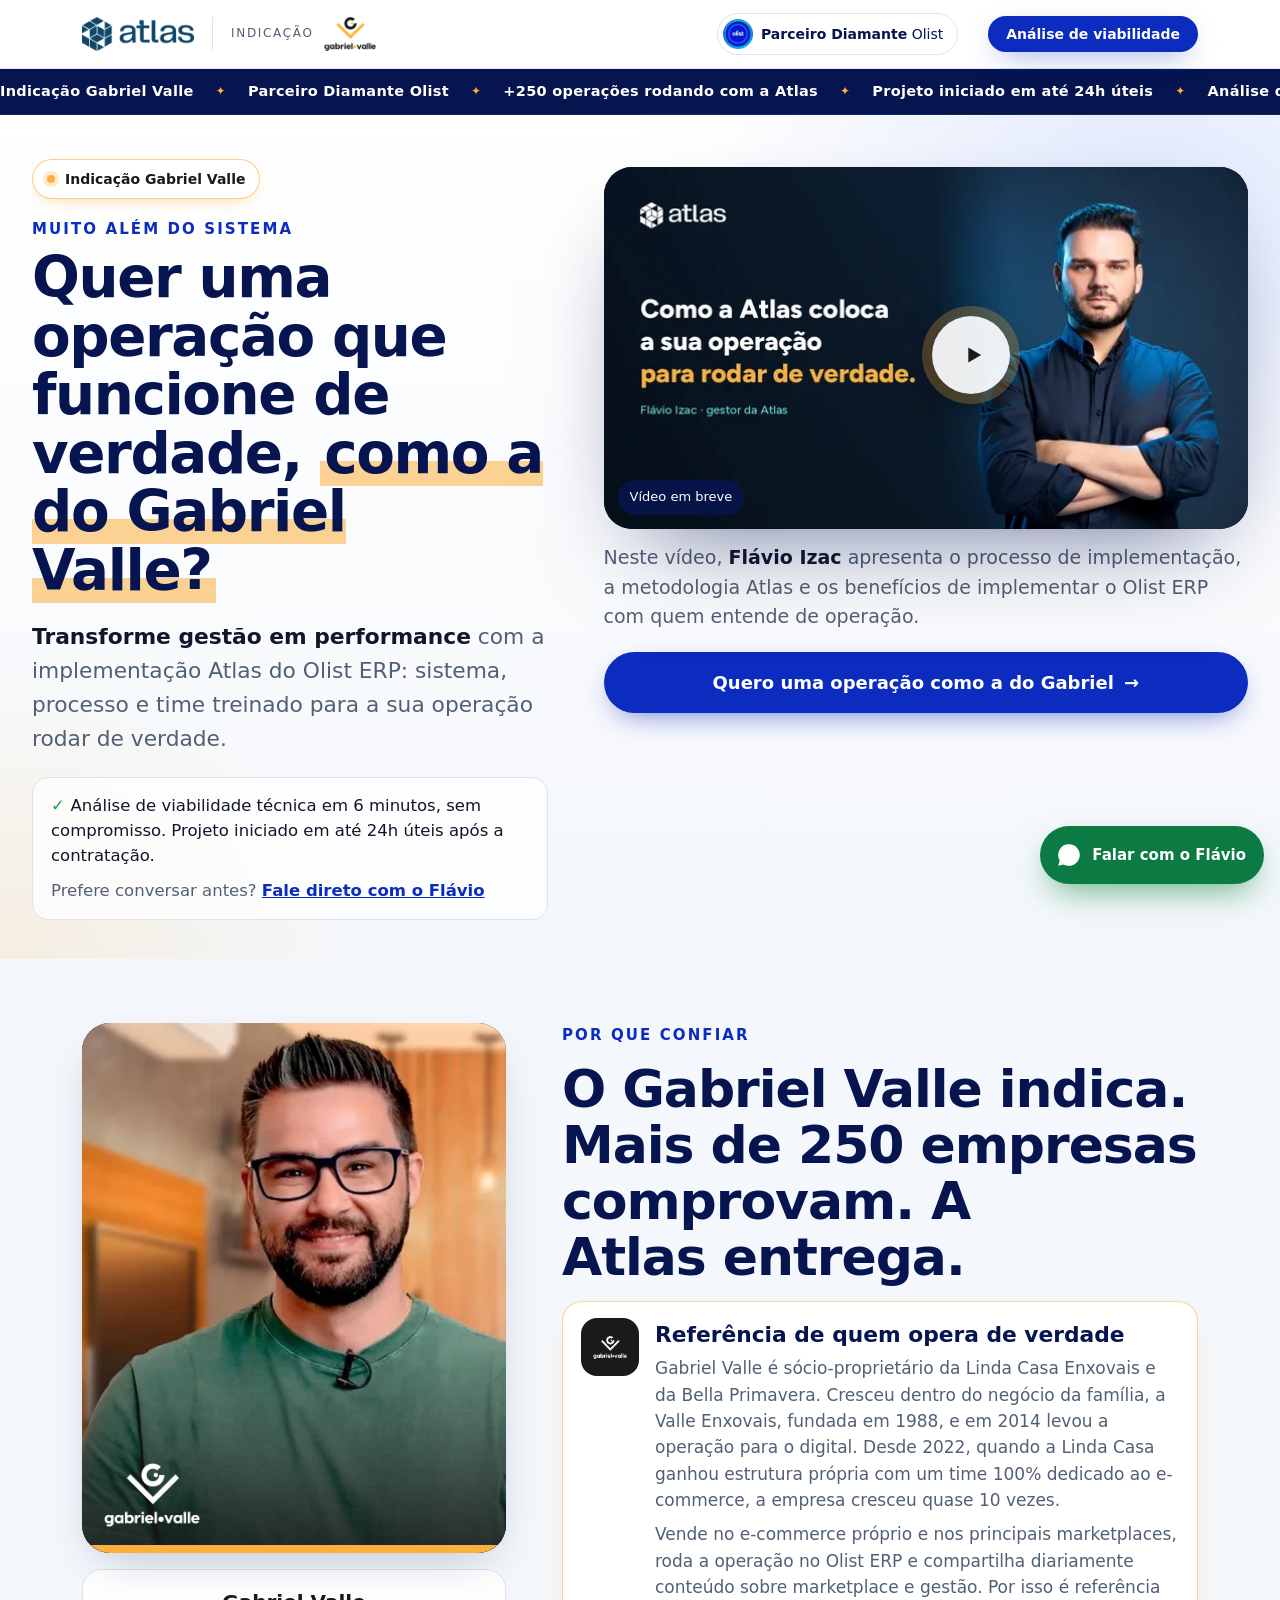
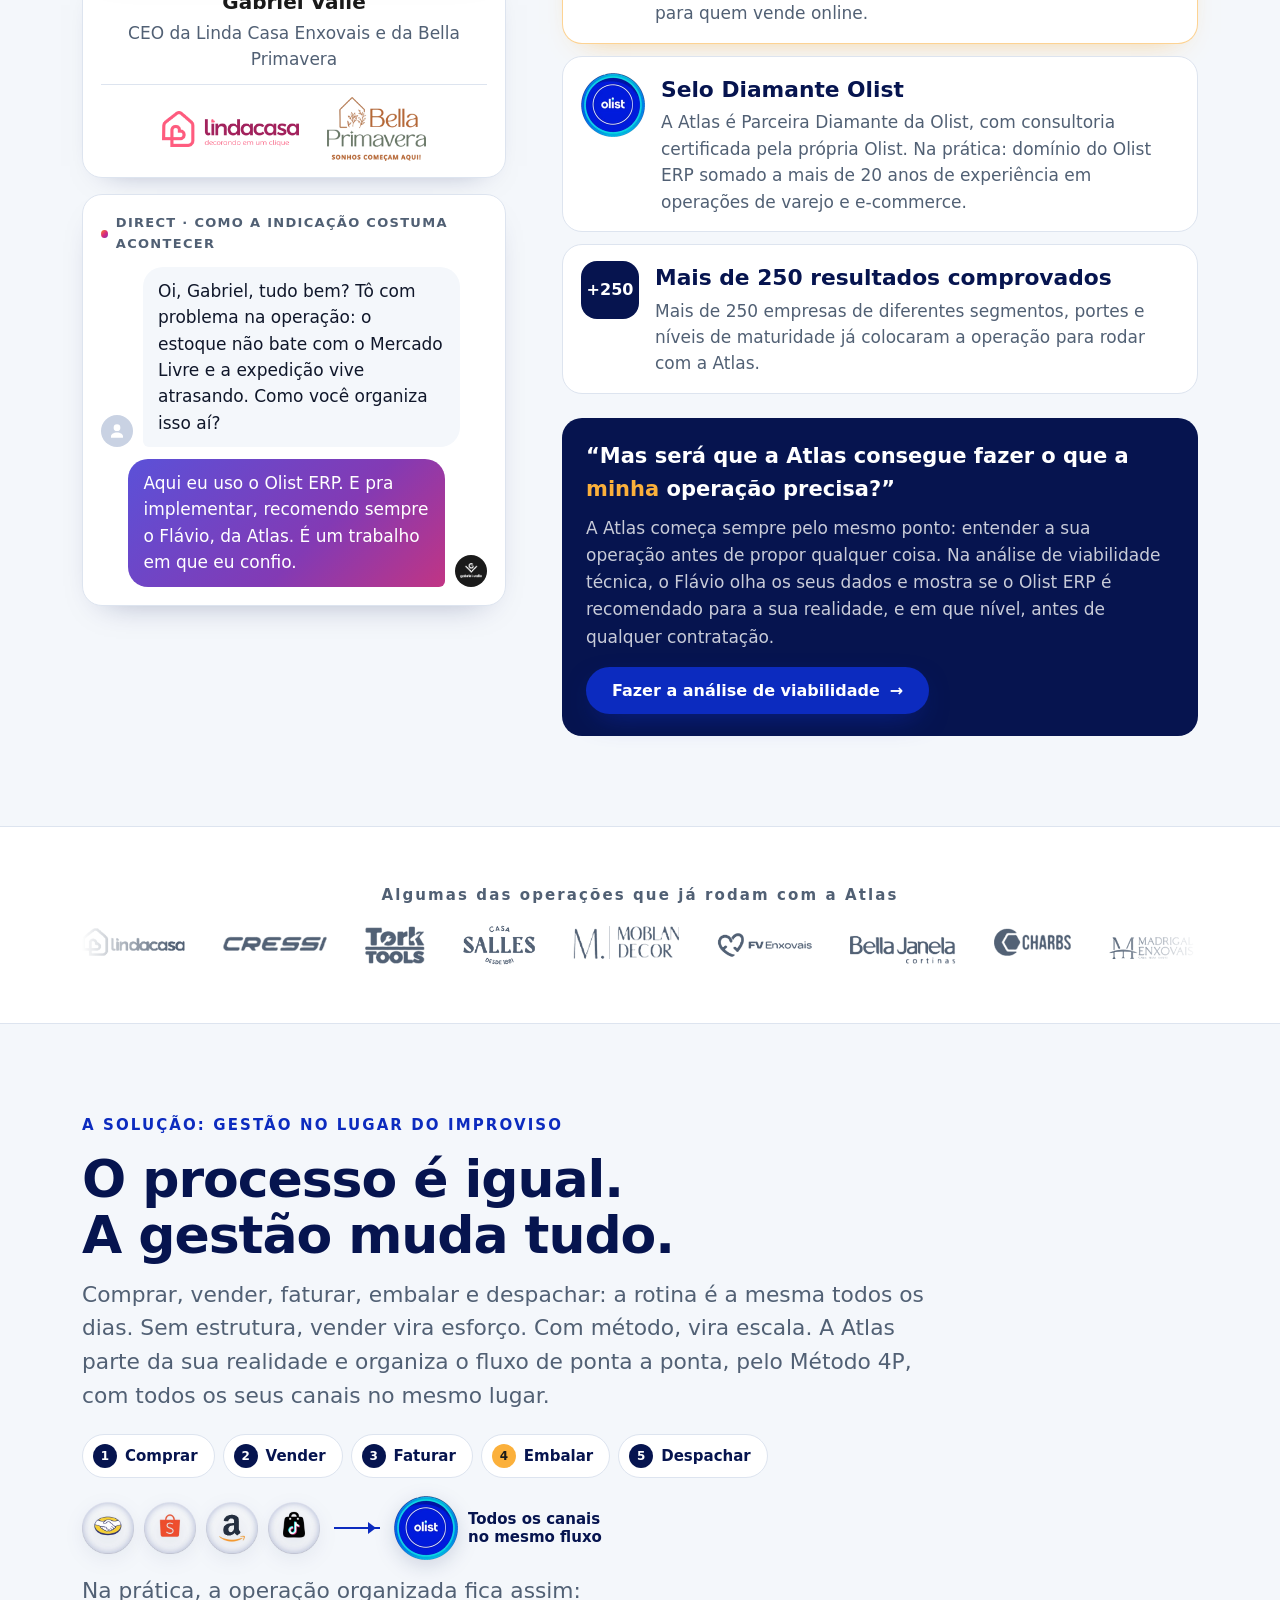
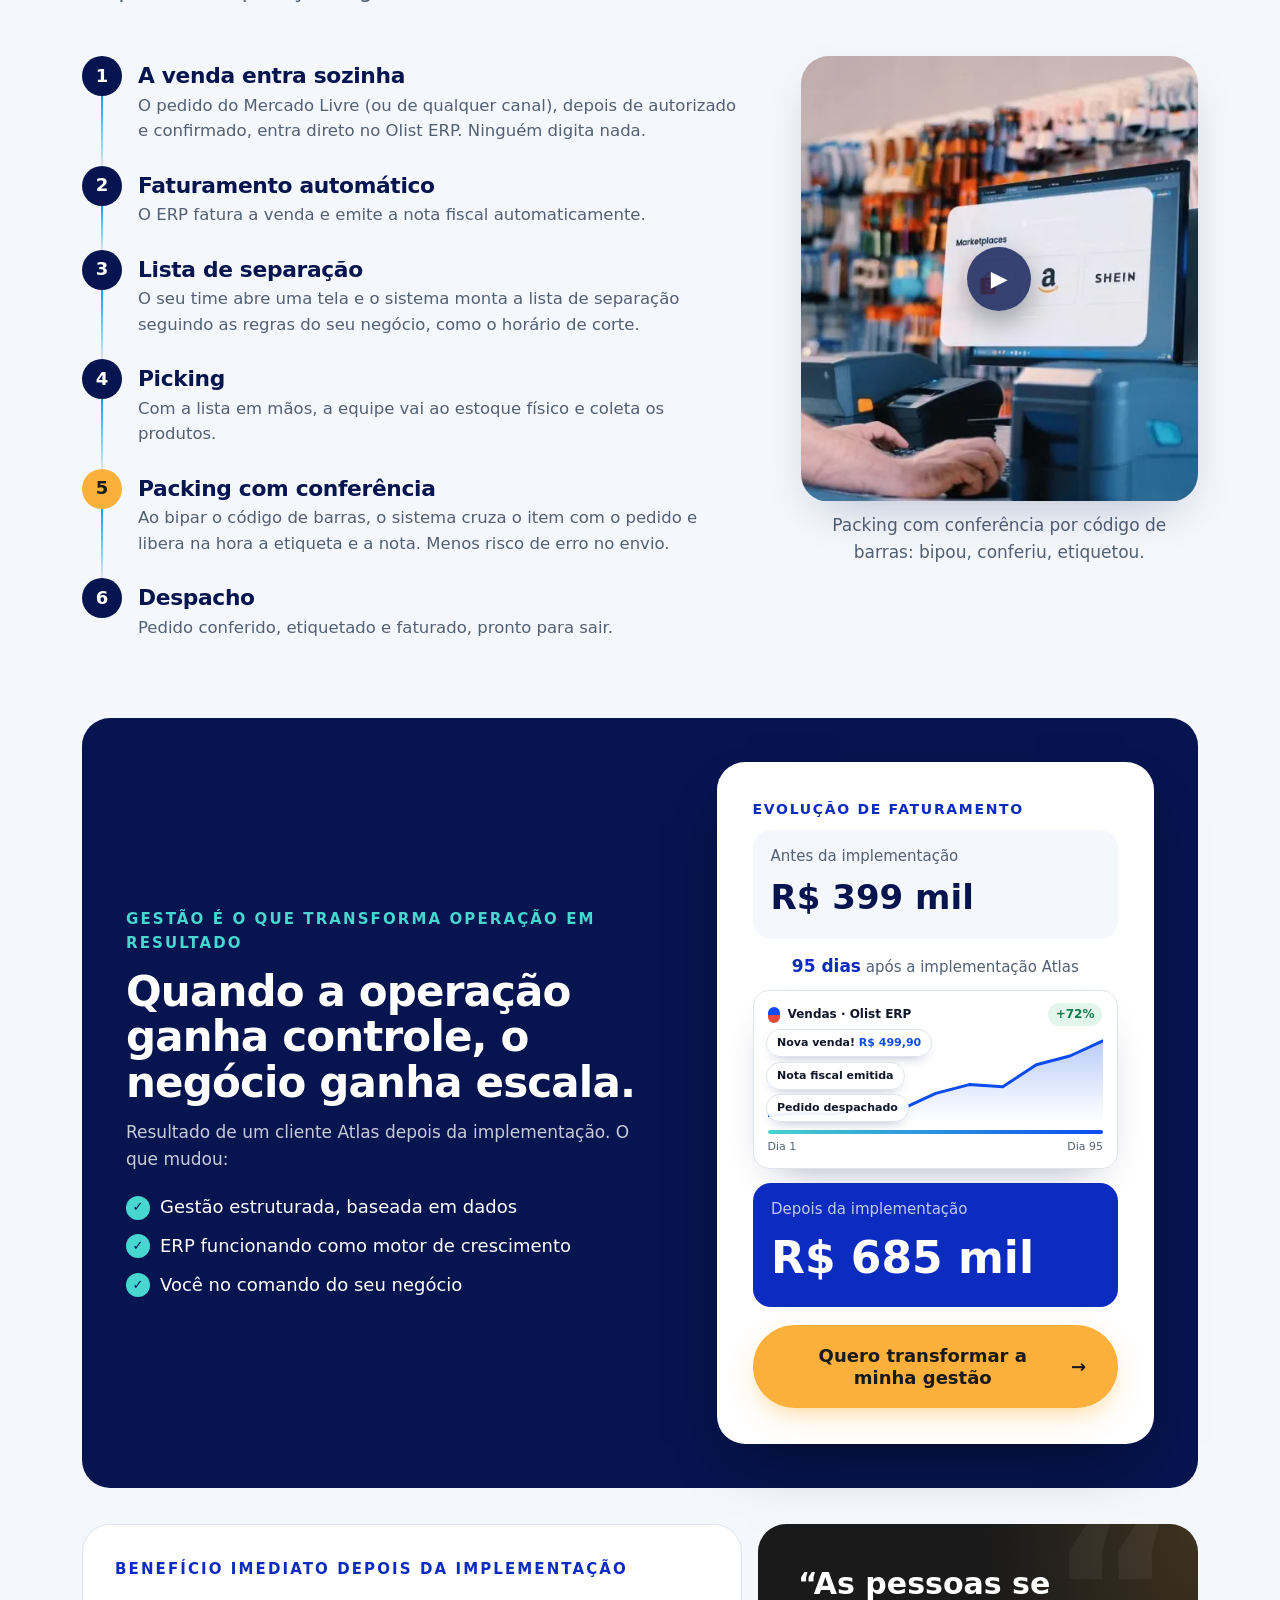
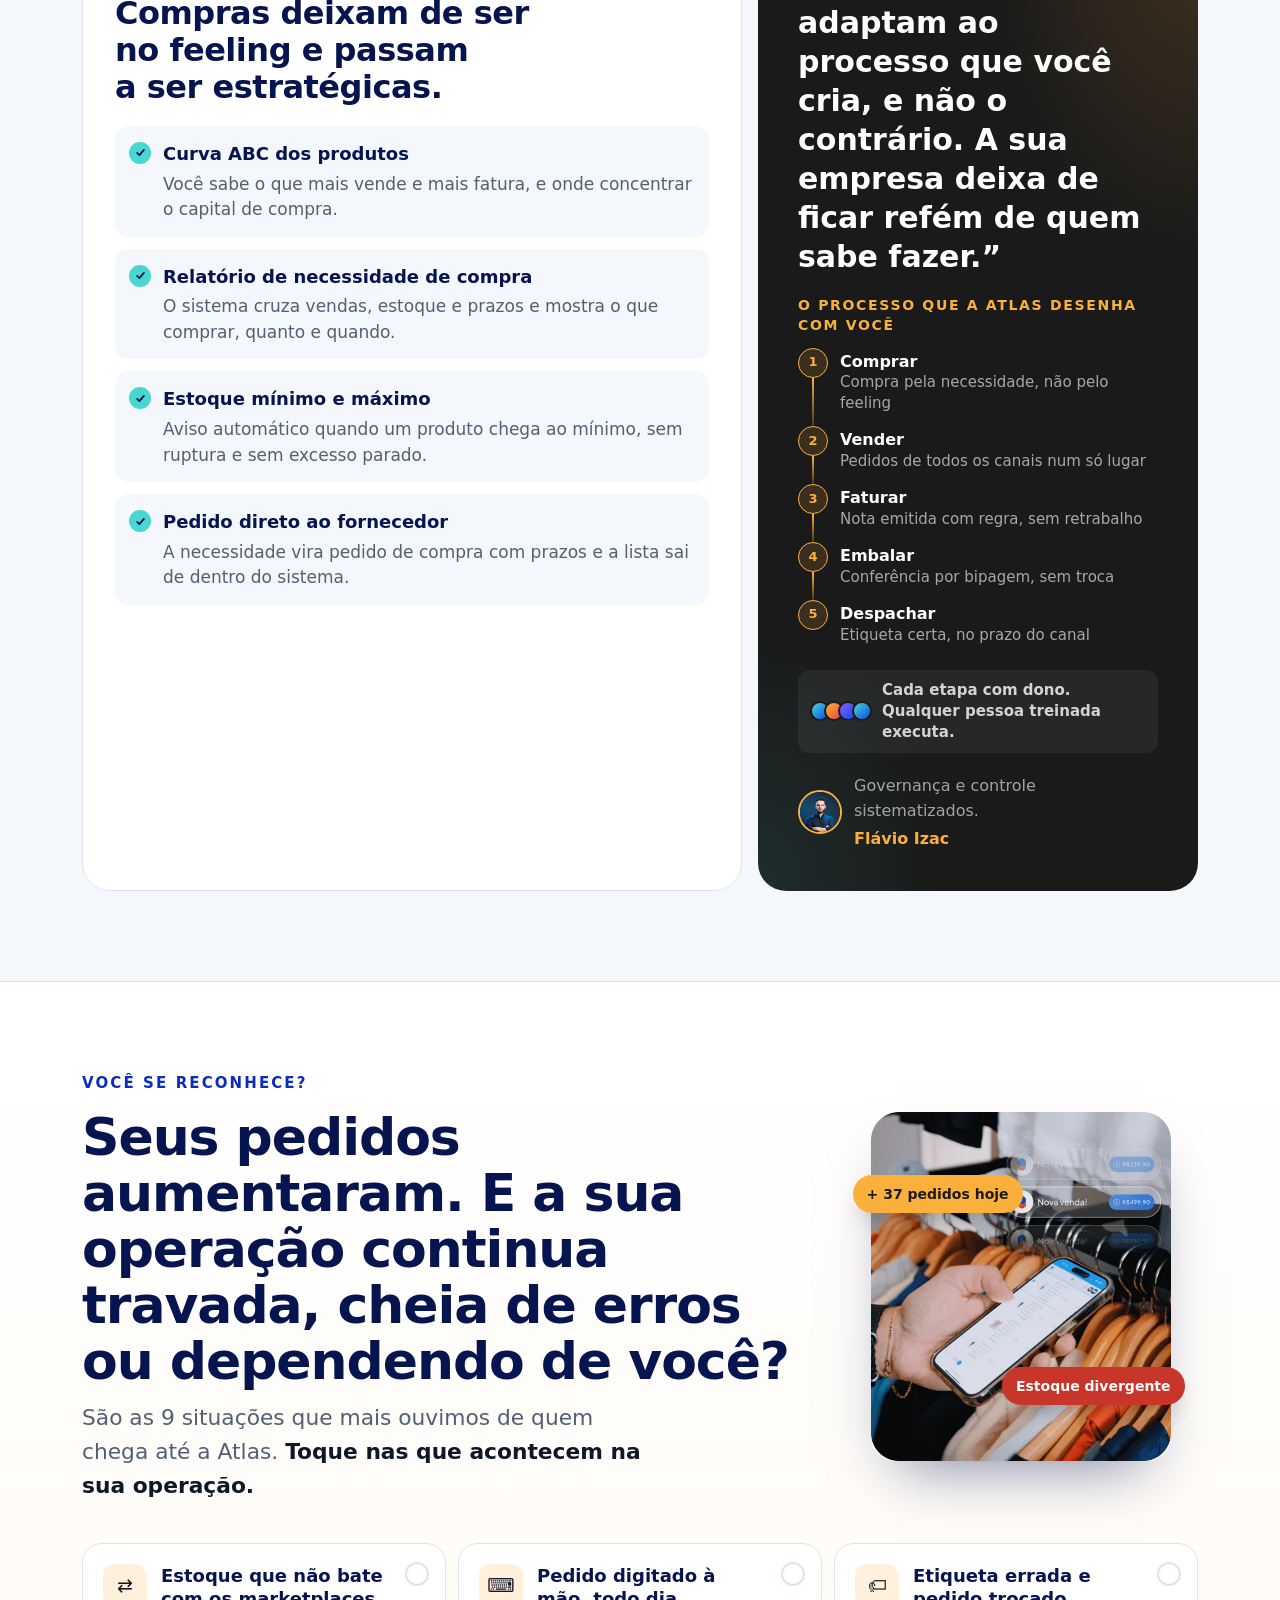
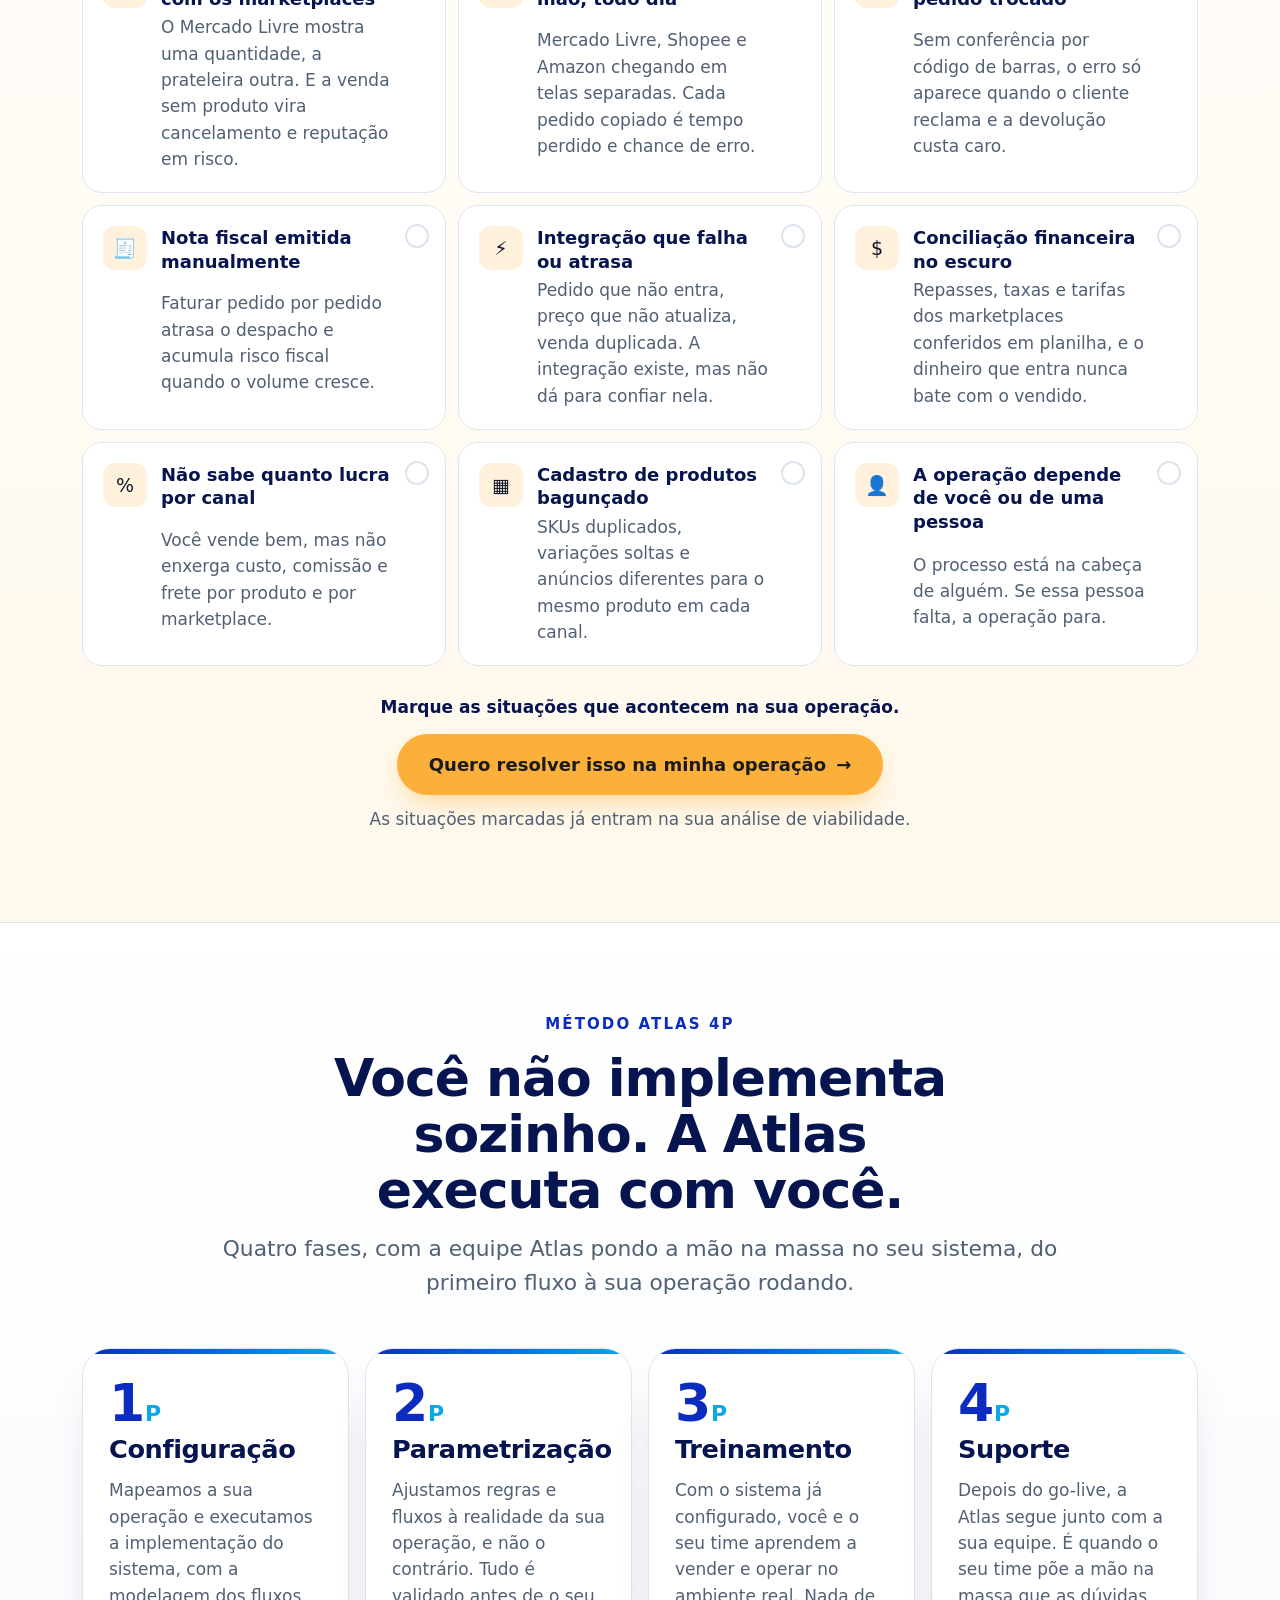
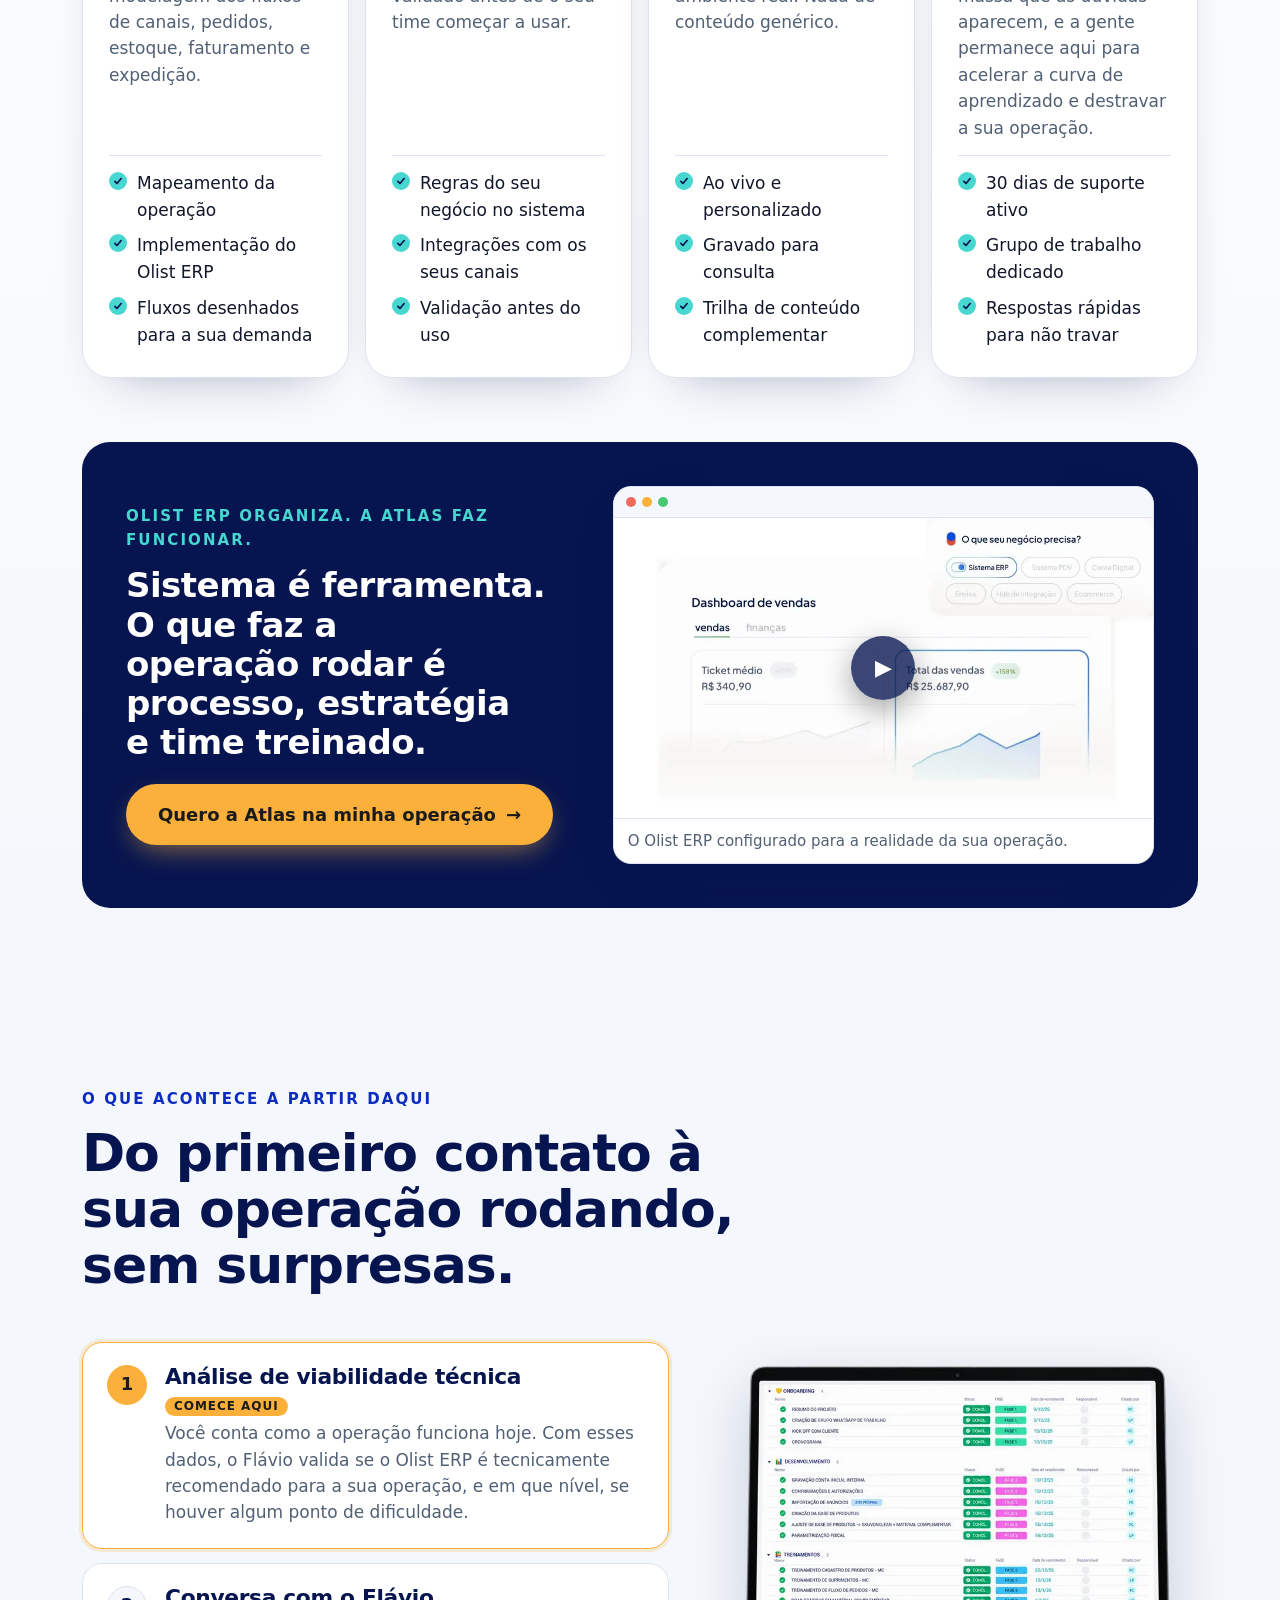
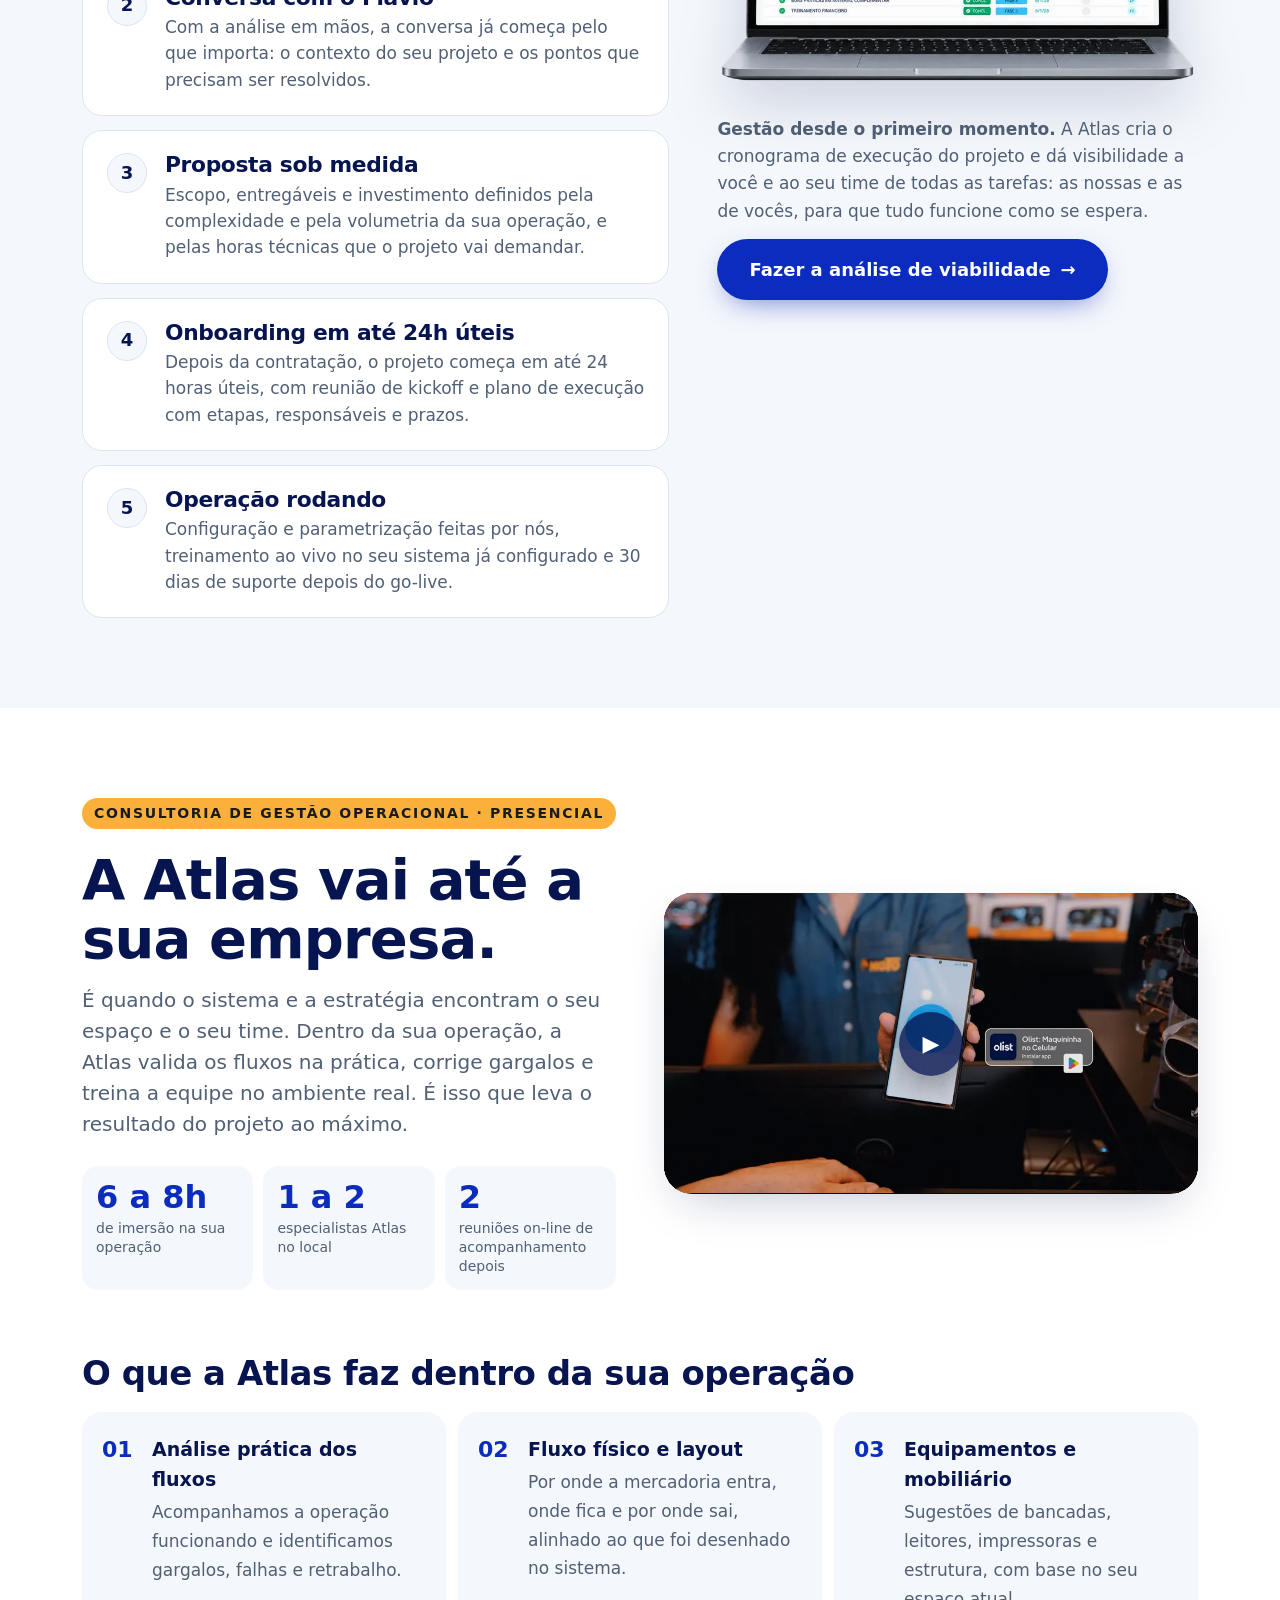
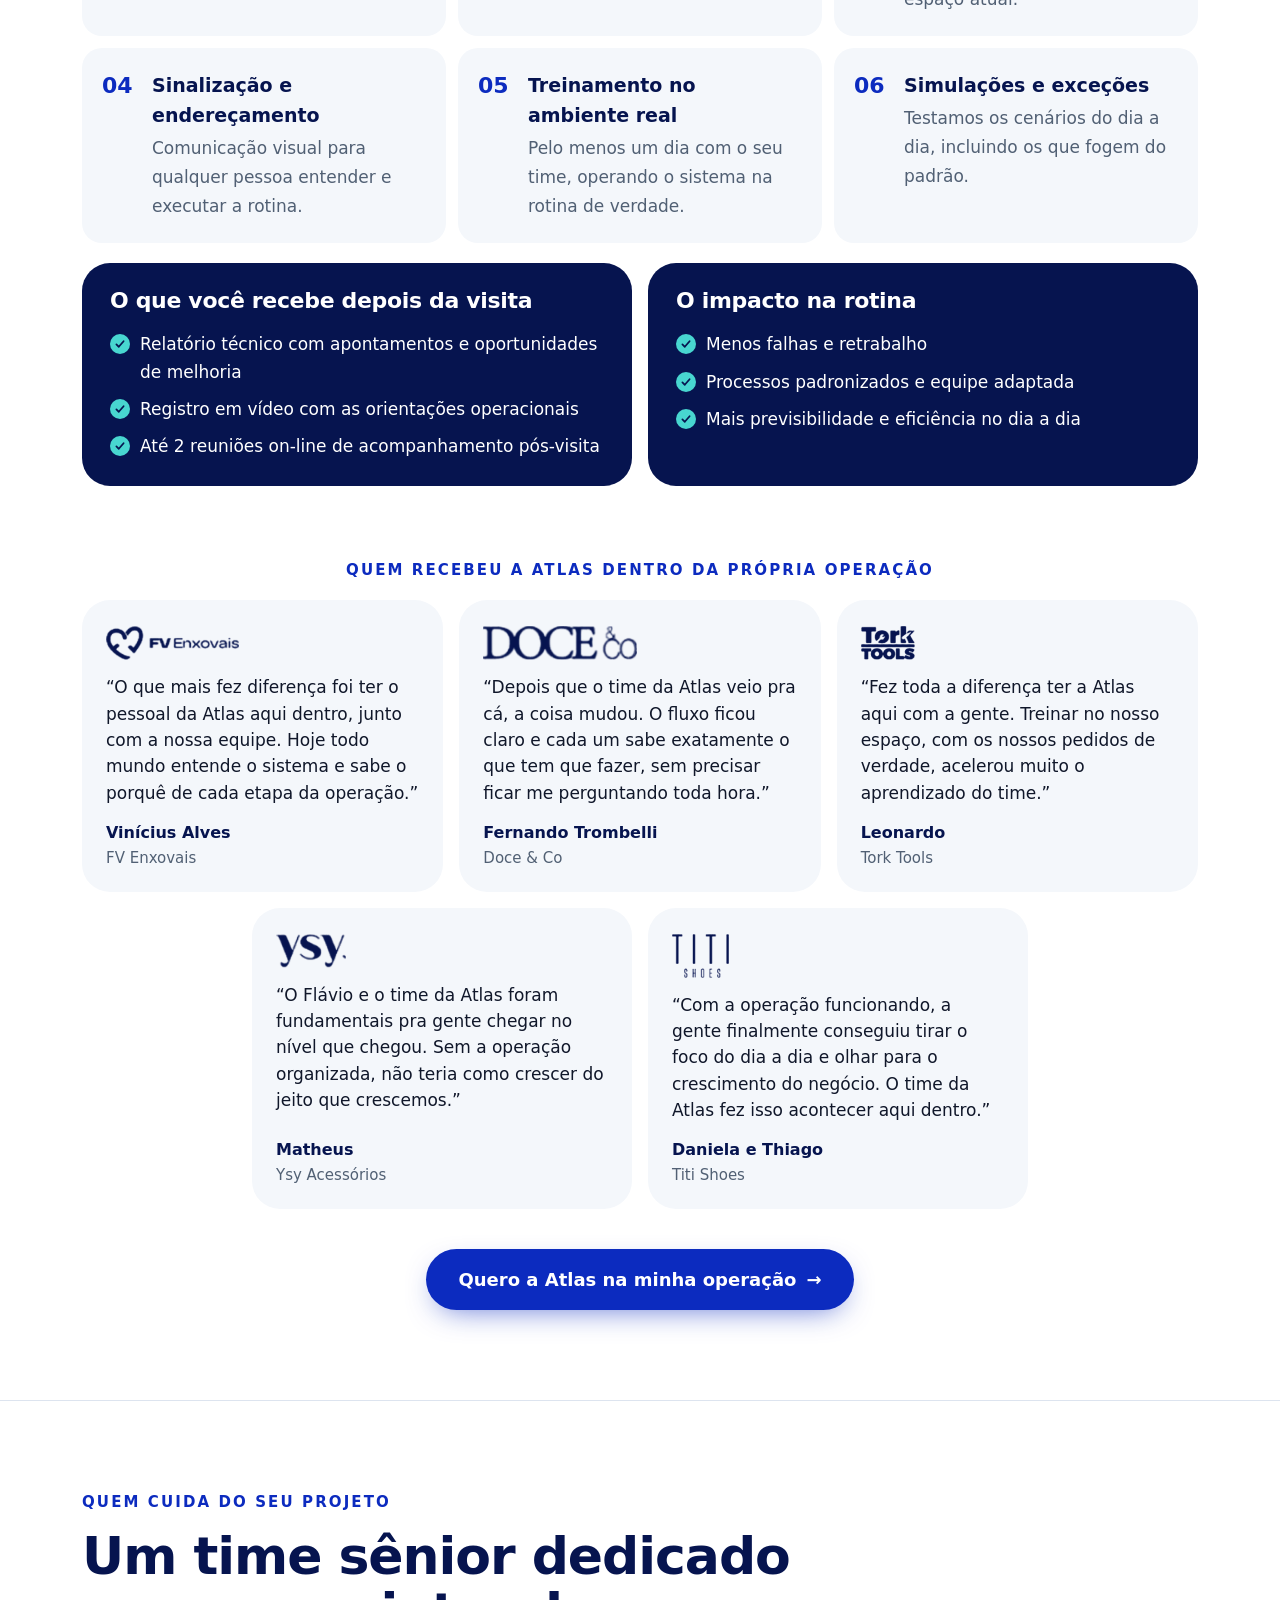
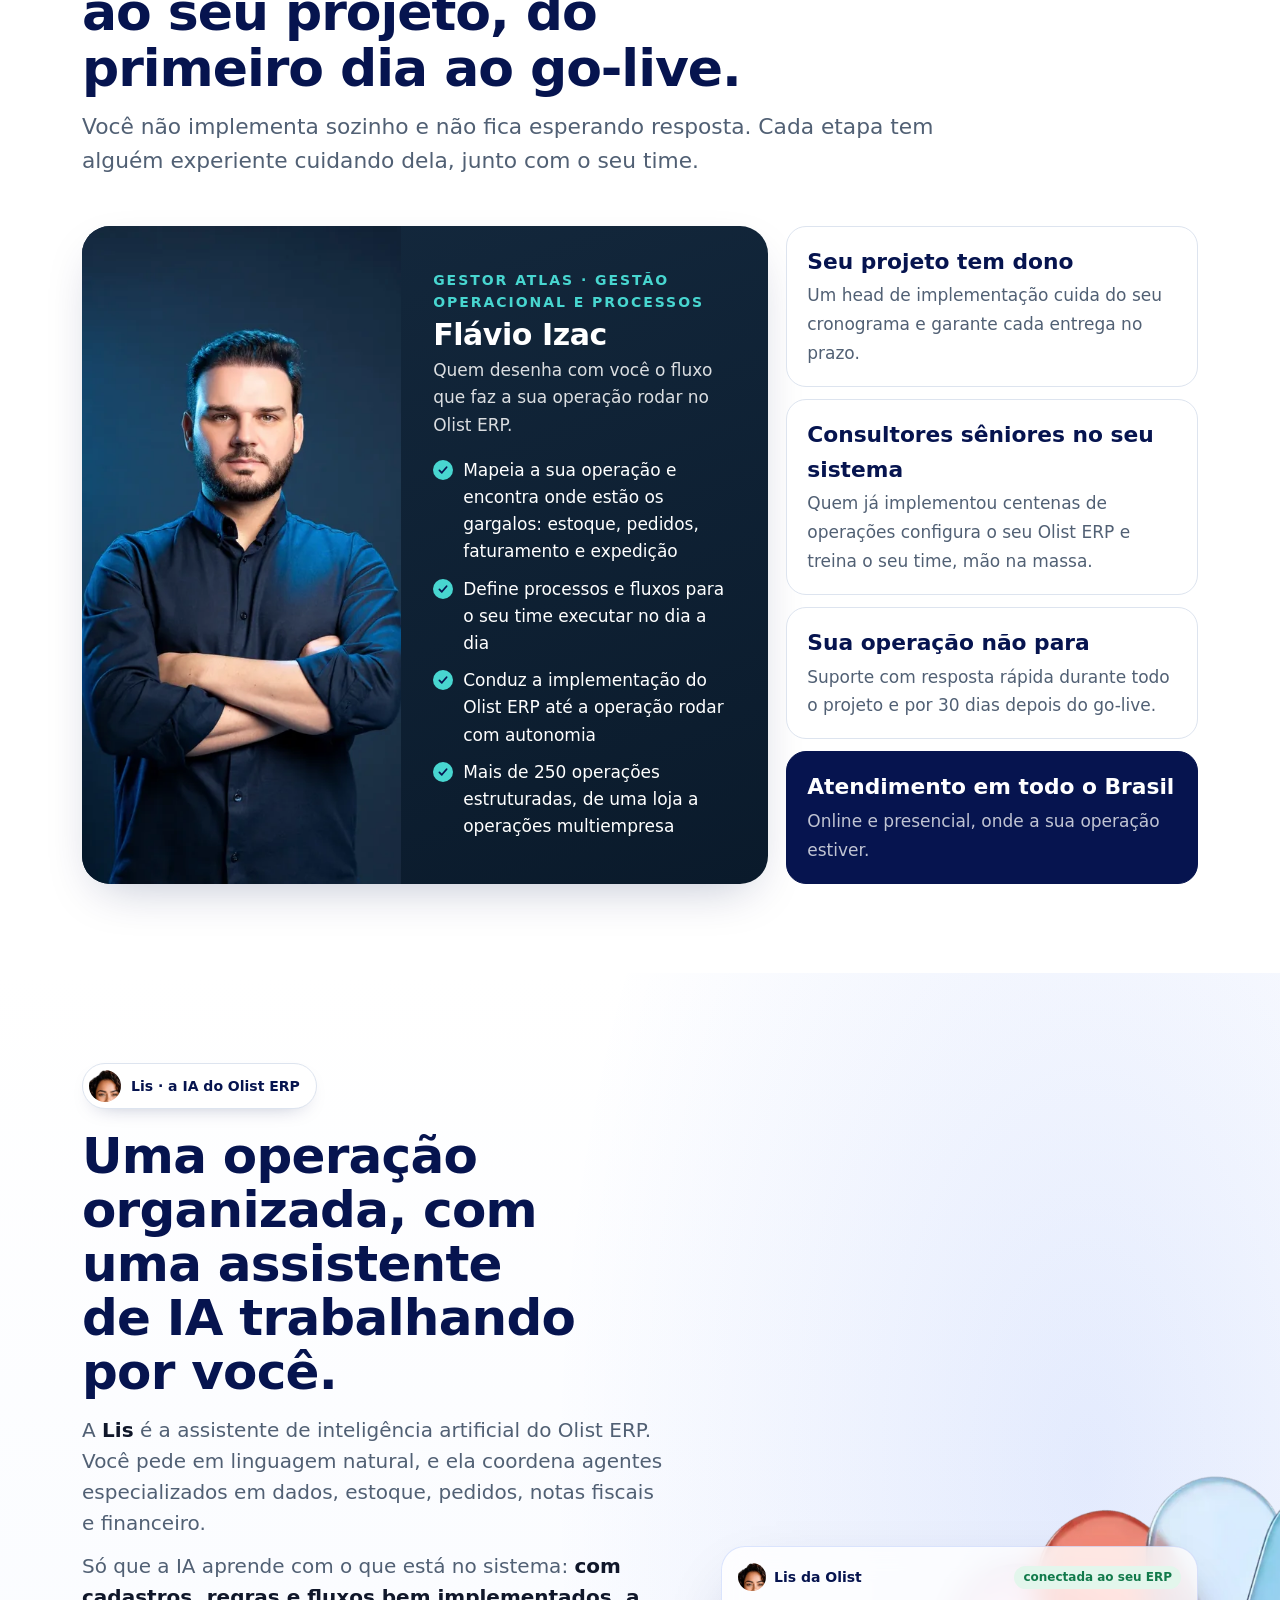
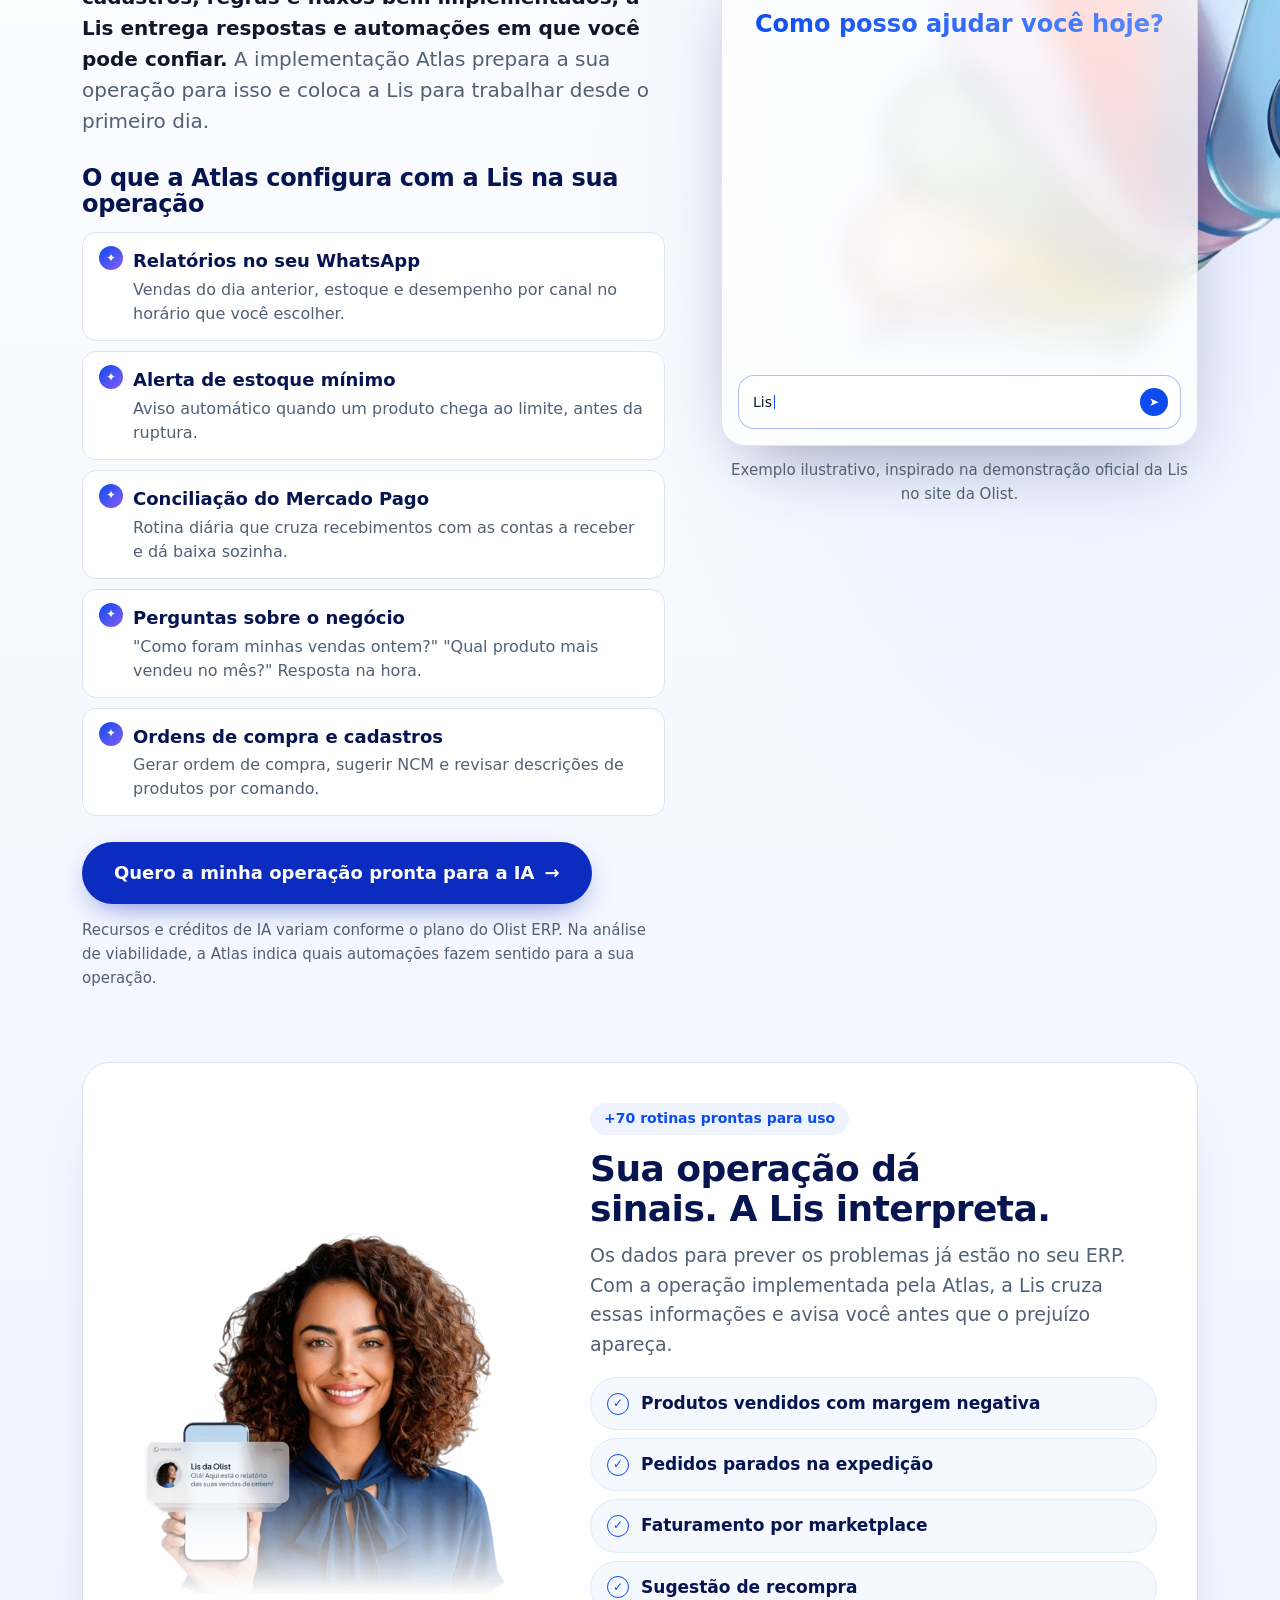
==== gabrielvalle/index.html @ 0fa7c90e "Acessibilidade: faixa do topo Co-Authored-By: Claude Opus 5.5 <noreply@anthropic.com> Claude-Session" ====
<!DOCTYPE html>
<html lang="pt-BR">
<head>
<meta charset="UTF-8" />
<meta name="viewport" content="width=device-width, initial-scale=1.0, viewport-fit=cover" />
<meta name="theme-color" content="#FFFFFF" />
<title>Uma operação como a do Gabriel Valle — Atlas</title>
<meta name="description" content="Quer uma operação que funcione de verdade, como a do Gabriel Valle? Faça como mais de 250 empresas e coloque a sua operação para rodar com a Atlas e o Flávio Izac." />
<link rel="canonical" href="https://parceiros.atlasconsultoriadigital.com.br/gabrielvalle/" />

<!-- Open Graph (prévia no WhatsApp, Instagram DM, LinkedIn) -->
<meta property="og:type" content="website" />
<meta property="og:locale" content="pt_BR" />
<meta property="og:site_name" content="Atlas Consultoria Digital" />
<meta property="og:title" content="Quer uma operação que funcione de verdade, como a do Gabriel Valle?" />
<meta property="og:description" content="Indicação Gabriel Valle: sistema, processo e time treinado para a sua operação rodar de verdade. Atlas · Parceiro Diamante Olist." />
<meta property="og:url" content="https://parceiros.atlasconsultoriadigital.com.br/gabrielvalle/" />
<meta property="og:image" content="https://parceiros.atlasconsultoriadigital.com.br/gabrielvalle/assets/img/og-gabrielvalle.jpg" />
<meta property="og:image:width" content="1200" />
<meta property="og:image:height" content="630" />
<meta name="twitter:card" content="summary_large_image" />

<link rel="icon" type="image/png" href="assets/img/favicon.png" />
<link rel="apple-touch-icon" href="assets/img/favicon.png" />
<link rel="preload" as="font" href="assets/fonts/Urania-ExtraBold.woff2" type="font/woff2" crossorigin />
<link rel="preload" as="font" href="assets/fonts/Urania-Regular.woff2" type="font/woff2" crossorigin />
<link rel="preload" as="image" href="assets/img/vsl-poster-640.webp" imagesrcset="assets/img/vsl-poster-640.webp 640w, assets/img/vsl-poster-960.webp 960w, assets/img/vsl-poster.webp 1280w" imagesizes="(min-width:900px) 560px, 100vw" />
<link rel="stylesheet" href="assets/css/style.min.css?v=20261101f" />

<script>
  /*
   * CONFIGURAÇÃO DA PÁGINA DE PARCEIRO
   * ---------------------------------------------------------------
   * Este mesmo template serve para qualquer parceiro indicador:
   * duplique a pasta, troque o bloco "partner" e as imagens.
   *
   * endpoint  → URL do Web App do Google Apps Script (ver /integracao).
   *             Vazio = modo demonstração (nada é enviado).
   * video     → { provider: 'youtube' | 'vimeo' | 'panda' | 'mp4', id: '...' }
   *             id vazio = mostra o pôster com o selo "vídeo em breve".
   */
  window.ATLAS_LP = {
    endpoint: 'https://script.google.com/macros/s/AKfycbwAPuAbZNx573w9dyLhdtb0PJHZnrUIk6DZuzAivJ6cI6Xt77uBxtyGfxWqimefwGw3tw/exec',
    whatsapp: '5531995355247',
    partner: {
      slug: 'gabriel-valle',
      name: 'Gabriel Valle',
      firstName: 'Gabriel',
      origemFormulario: 'Gabriel Valle - LINDA CASA ENXOVAIS',
      olistLink: 'https://olist.com/lp/sistema-de-gestao/?parceiro=GABRIELVALLE'   /* link de parceiro do Gabriel na Olist */
    },
    video: { provider: 'youtube', id: '' }
  };
</script>
</head>
<body>
<a class="skip" href="#conteudo">Pular para o conteúdo</a>

<!-- ============================== TOPO (fundo claro: logos nas cores originais) ============================== -->
<header class="topbar" id="topo">
  <div class="wrap topbar__in">
    <a class="topbar__brand" href="https://www.atlasconsultoriadigital.com.br/" aria-label="Atlas — site principal">
      <img src="assets/img/atlas-blue.webp" alt="Atlas" width="260" height="80" />
    </a>
    <div class="cobrand" aria-label="Página de indicação Gabriel Valle">
      <span class="cobrand__label">indicação</span>
      <img src="assets/img/gv-color.webp" alt="Gabriel Valle" width="54" height="36" />
    </div>
    <span class="topbar__seal"><img src="assets/img/selo-olist-diamante.webp" alt="" width="128" height="128" /><span><b>Parceiro Diamante</b> Olist</span></span>
    <button class="btn btn--sm btn--blue topbar__cta" data-open-diagnostico>Análise de viabilidade</button>
  </div>
</header>

<main id="conteudo">

<!-- ============================== HERO + VSL ============================== -->
<div class="ticker" role="marquee" aria-label="Indicação Gabriel Valle · Parceiro Diamante Olist · +250 operações rodando com a Atlas · Projeto iniciado em até 24h úteis · Análise de viabilidade em 6 minutos · Implementação mão na massa: Método Atlas 4P"><div class="ticker__move" aria-hidden="true"><div class="ticker__row"><span>Indicação Gabriel Valle</span><i aria-hidden="true">✦</i><span>Parceiro Diamante Olist</span><i aria-hidden="true">✦</i><span>+250 operações rodando com a Atlas</span><i aria-hidden="true">✦</i><span>Projeto iniciado em até 24h úteis</span><i aria-hidden="true">✦</i><span>Análise de viabilidade em 6 minutos</span><i aria-hidden="true">✦</i><span>Implementação mão na massa: Método Atlas 4P</span><i aria-hidden="true">✦</i><span>Lis, a IA do Olist ERP, trabalhando por você</span><i aria-hidden="true">✦</i></div><div class="ticker__row"><span>Indicação Gabriel Valle</span><i aria-hidden="true">✦</i><span>Parceiro Diamante Olist</span><i aria-hidden="true">✦</i><span>+250 operações rodando com a Atlas</span><i aria-hidden="true">✦</i><span>Projeto iniciado em até 24h úteis</span><i aria-hidden="true">✦</i><span>Análise de viabilidade em 6 minutos</span><i aria-hidden="true">✦</i><span>Implementação mão na massa: Método Atlas 4P</span><i aria-hidden="true">✦</i><span>Lis, a IA do Olist ERP, trabalhando por você</span><i aria-hidden="true">✦</i></div></div></div>
<section class="hero">
  <div class="hero__bg" aria-hidden="true"></div>
  <div class="wrap hero__grid">
    <div class="hero__copy">
      <p class="pill"><span class="dot"></span> Indicação Gabriel Valle</p>
      <p class="hook">Muito além do sistema</p>
      <h1>Quer uma operação que funcione de verdade, <span class="mark">como a do Gabriel Valle?</span></h1>
      <p class="lead"><strong>Transforme gestão em performance</strong> com a implementação Atlas do Olist ERP: sistema, processo e time treinado para a sua operação rodar de verdade.</p>
      <div class="hero__cta">
        <button class="btn btn--lg btn--blue" data-open-diagnostico>Quero uma operação como a do Gabriel <span aria-hidden="true">→</span></button>
        <p class="micro">Análise de viabilidade técnica em 6 minutos, sem compromisso. Projeto iniciado em até 24h úteis após a contratação.</p>
        <p class="hero__talk">Prefere conversar antes? <a href="#" data-whatsapp>Fale direto com o Flávio</a></p>
      </div>
    </div>
    <div class="hero__video">
      <div class="vsl" id="vsl">
        <button class="vsl__facade" type="button"><span class="sr-only">Assistir ao vídeo do Flávio Izac: </span>
          <img src="assets/img/vsl-poster-640.webp" srcset="assets/img/vsl-poster-640.webp 640w, assets/img/vsl-poster-960.webp 960w, assets/img/vsl-poster.webp 1280w" sizes="(min-width:900px) 560px, 100vw" alt="" width="1280" height="720" fetchpriority="high" />
          <span class="vsl__play" aria-hidden="true"><svg viewBox="0 0 24 24" width="28" height="28"><path d="M8 5.5v13l11-6.5z" fill="currentColor"/></svg></span>
          <span class="vsl__badge" data-vsl-badge>▶ Assista em 3 minutos</span>
        </button>
      </div>
      <p class="vsl__caption">Neste vídeo, <strong>Flávio Izac</strong> apresenta o processo de implementação, a metodologia Atlas e os benefícios de implementar o Olist ERP com quem entende de operação.</p>
      <div class="hero__side-cta"><button class="btn btn--lg btn--blue" data-open-diagnostico>Quero uma operação como a do Gabriel <span aria-hidden="true">→</span></button></div>
    </div>
  </div>
</section>

<!-- ============================== A INDICAÇÃO ============================== -->
<section class="section section--light" id="gabriel">
  <div class="wrap">
    <div class="gv">
      <div class="gv__side">
        <div class="gv__photo">
          <img src="assets/img/gabriel-valle-480.webp" srcset="assets/img/gabriel-valle-480.webp 480w, assets/img/gabriel-valle.webp 600w" sizes="(min-width:900px) 420px, 100vw" alt="Gabriel Valle" width="600" height="853" loading="lazy" />
          <img class="gv__logo" src="assets/img/gv-white.webp" alt="" width="90" height="60" loading="lazy" decoding="async" />
        </div>
        <div class="gv-id">
          <p class="gv-id__name">Gabriel Valle</p>
          <p class="gv-id__role">CEO da Linda Casa Enxovais e da Bella Primavera</p>
          <div class="gv-id__brands">
            <img class="gv-id__lc" src="assets/img/marcas/linda-casa.webp" alt="Linda Casa Enxovais" width="458" height="120" loading="lazy" decoding="async" />
            <img class="gv-id__bp" src="assets/img/marcas/bella-primavera.webp" alt="Bella Primavera Enxovais" width="308" height="200" loading="lazy" decoding="async" />
          </div>
        </div>
        <figure class="dm" aria-label="Exemplo de como a indicação costuma acontecer">
          <figcaption><span class="dm__dot" aria-hidden="true"></span> Direct · como a indicação costuma acontecer</figcaption>
          <div class="dm__row dm__row--in">
            <span class="dm__avatar" aria-hidden="true"><svg viewBox="0 0 24 24"><path fill="currentColor" d="M12 12a4.5 4.5 0 1 0 0-9 4.5 4.5 0 0 0 0 9Zm0 2c-4.4 0-8 2.2-8 5v2h16v-2c0-2.8-3.6-5-8-5Z"/></svg></span>
            <p>Oi, Gabriel, tudo bem? Tô com problema na operação: o estoque não bate com o Mercado Livre e a expedição vive atrasando. Como você organiza isso aí?</p>
          </div>
          <div class="dm__row dm__row--out">
            <p>Aqui eu uso o Olist ERP. E pra implementar, recomendo sempre o Flávio, da Atlas. É um trabalho em que eu confio.</p>
            <span class="dm__avatar dm__avatar--gv" aria-hidden="true"><img src="assets/img/gv-white.webp" alt="" width="30" height="20" loading="lazy" decoding="async" /></span>
          </div>
        </figure>
      </div>
      <div class="gv__copy">
        <p class="eyebrow">Por que confiar</p>
        <h2>O Gabriel Valle indica. Mais de 250 empresas comprovam. A Atlas entrega.</h2>
        <ul class="trust" role="list">
          <li class="trust__gv"><span class="trust__ic trust__ic--gv"><img src="assets/img/gv-white.webp" alt="" width="34" height="23" loading="lazy" decoding="async" /></span><div><b>Referência de quem opera de verdade</b><p>Gabriel Valle é sócio-proprietário da Linda Casa Enxovais e da Bella Primavera. Cresceu dentro do negócio da família, a Valle Enxovais, fundada em 1988, e em 2014 levou a operação para o digital. Desde 2022, quando a Linda Casa ganhou estrutura própria com um time 100% dedicado ao e-commerce, a empresa cresceu quase 10 vezes.</p><p>Vende no e-commerce próprio e nos principais marketplaces, roda a operação no Olist ERP e compartilha diariamente conteúdo sobre marketplace e gestão. Por isso é referência para quem vende online.</p></div></li>
          <li><span class="trust__ic trust__ic--seal"><img src="assets/img/selo-olist-diamante.webp" alt="Selo Olist Parceiro Diamante" width="128" height="128" loading="lazy" decoding="async" /></span><div><b>Selo Diamante Olist</b><p>A Atlas é Parceira Diamante da Olist, com consultoria certificada pela própria Olist. Na prática: domínio do Olist ERP somado a mais de 20 anos de experiência em operações de varejo e e-commerce.</p></div></li>
          <li><span class="trust__ic">+250</span><div><b>Mais de 250 resultados comprovados</b><p>Mais de 250 empresas de diferentes segmentos, portes e níveis de maturidade já colocaram a operação para rodar com a Atlas.</p></div></li>
        </ul>
        
        <div class="doubt">
          <p class="doubt__q">“Mas será que a Atlas consegue fazer o que a <em>minha</em> operação precisa?”</p>
          <p>A Atlas começa sempre pelo mesmo ponto: entender a sua operação antes de propor qualquer coisa. Na análise de viabilidade técnica, o Flávio olha os seus dados e mostra se o Olist ERP é recomendado para a sua realidade, e em que nível, antes de qualquer contratação.</p>
          <button class="btn btn--blue" data-open-diagnostico>Fazer a análise de viabilidade <span aria-hidden="true">→</span></button>
        </div>
        
      </div>
    </div>
  </div>
</section>

<!-- ============================== OPERAÇÕES QUE JÁ RODAM COM A ATLAS ============================== -->
<section class="logos-band" aria-label="Operações que já rodam com a Atlas">
  <div class="wrap">
    <div class="lm lm--band">
      <p class="lm__title">Algumas das operações que já rodam com a Atlas</p>
      <div class="lm__track" role="img" aria-label="Logos de empresas atendidas pela Atlas, entre elas Linda Casa, Cressi, Tork Tools, Casa Salles, Moblan Decor, FV Enxovais, Bella Janela, Charbs e Madrigal Enxovais"><div class="lm__move"><img src="assets/img/clientes-faixa.webp?v=2" alt="" width="5137" height="80" loading="lazy" /><img src="assets/img/clientes-faixa.webp?v=2" alt="" width="5137" height="80" loading="lazy" /></div></div>
    </div>
  </div>
</section>

<!-- ============================== FLUXO IDEAL ============================== -->
<section class="section section--light" id="fluxo">
  <div class="wrap">
    <header class="section__head">
      <p class="eyebrow">A solução: gestão no lugar do improviso</p>
      <h2>O processo é igual. A gestão muda tudo.</h2>
      <p>Comprar, vender, faturar, embalar e despachar: a rotina é a mesma todos os dias. Sem estrutura, vender vira esforço. Com método, vira escala. A Atlas parte da sua realidade e organiza o fluxo de ponta a ponta, pelo Método 4P, com todos os seus canais no mesmo lugar.</p>
      <ol class="cycle" role="list"><li>Comprar</li><li>Vender</li><li>Faturar</li><li>Embalar</li><li>Despachar</li></ol>
      <div class="channels" aria-label="Mercado Livre, Shopee, Amazon e TikTok Shop conectados ao Olist ERP"><img src="assets/img/canais/mercadolivre.webp" alt="" width="160" height="160" loading="lazy" decoding="async" /><img src="assets/img/canais/shopee.webp" alt="" width="160" height="160" loading="lazy" decoding="async" /><img src="assets/img/canais/amazon.webp?v=2" alt="" width="160" height="160" loading="lazy" decoding="async" /><img src="assets/img/canais/tiktok.webp" alt="" width="160" height="160" loading="lazy" decoding="async" /><span class="channels__arrow" aria-hidden="true"></span><img class="channels__olist" src="assets/img/selo-olist-diamante.webp" alt="" width="128" height="128" loading="lazy" decoding="async" /><span class="channels__txt">Todos os canais<br />no mesmo fluxo</span></div>
      <p>Na prática, a operação organizada fica assim:</p>
    </header>
    <div class="flow">
      <ol class="flow__steps" role="list">
        <li><b>1</b><div><h3>A venda entra sozinha</h3><p>O pedido do Mercado Livre (ou de qualquer canal), depois de autorizado e confirmado, entra direto no Olist ERP. Ninguém digita nada.</p></div></li>
        <li><b>2</b><div><h3>Faturamento automático</h3><p>O ERP fatura a venda e emite a nota fiscal automaticamente.</p></div></li>
        <li><b>3</b><div><h3>Lista de separação</h3><p>O seu time abre uma tela e o sistema monta a lista de separação seguindo as regras do seu negócio, como o horário de corte.</p></div></li>
        <li><b>4</b><div><h3>Picking</h3><p>Com a lista em mãos, a equipe vai ao estoque físico e coleta os produtos.</p></div></li>
        <li><b>5</b><div><h3>Packing com conferência</h3><p>Ao bipar o código de barras, o sistema cruza o item com o pedido e libera na hora a etiqueta e a nota. Menos risco de erro no envio.</p></div></li>
        <li><b>6</b><div><h3>Despacho</h3><p>Pedido conferido, etiquetado e faturado, pronto para sair.</p></div></li>
      </ol>
      <figure class="flow__media">
        <video data-src="assets/video/packing.mp4" poster="assets/img/packing-poster.webp" muted loop playsinline preload="none" data-autoplay width="482" height="540" aria-label="Conferência de pedido com leitor de código de barras e impressão de etiqueta"></video>
        <figcaption>Packing com conferência por código de barras: bipou, conferiu, etiquetou.</figcaption>
      </figure>
    </div>
    <div class="result">
      <div class="case">
      <div class="case__copy">
        <p class="eyebrow eyebrow--teal">Gestão é o que transforma operação em resultado</p>
        <h2>Quando a operação ganha controle, o negócio ganha escala.</h2>
        <p>Resultado de um cliente Atlas depois da implementação. O que mudou:</p>
        <ul class="case__why" role="list">
          <li>Gestão estruturada, baseada em dados</li>
          <li>ERP funcionando como motor de crescimento</li>
          <li>Você no comando do seu negócio</li>
        </ul>
      </div>
      <div class="case__nums" aria-label="Evolução de faturamento: antes e depois da implementação">
        <p class="case__tag">Evolução de faturamento</p>
        <p class="case__from"><span>Antes da implementação</span><b>R$ 399 mil</b></p>
        <div class="d95">
          <p class="d95__label"><b>95 dias</b> após a implementação Atlas</p>
          <div class="d95__screen" aria-hidden="true">
            <div class="d95__top"><span class="d95__dot"></span><span>Vendas · Olist ERP</span><em>+72%</em></div>
            <svg class="d95__chart" viewBox="0 0 300 80" preserveAspectRatio="none">
              <defs><linearGradient id="d95g" x1="0" y1="0" x2="0" y2="1"><stop offset="0" stop-color="#0B4BF0" stop-opacity=".28"/><stop offset="1" stop-color="#0B4BF0" stop-opacity="0"/></linearGradient></defs>
              <path class="d95__area" d="M0 74 L30 72 L60 73 L90 66 L120 68 L150 54 L180 46 L210 48 L240 28 L270 20 L300 6 L300 80 L0 80 Z" fill="url(#d95g)"/>
              <path class="d95__line" d="M0 74 L30 72 L60 73 L90 66 L120 68 L150 54 L180 46 L210 48 L240 28 L270 20 L300 6" fill="none" stroke="#0B4BF0" stroke-width="3" stroke-linecap="round" stroke-linejoin="round" vector-effect="non-scaling-stroke"/>
            </svg>
            <div class="d95__track"><i></i><span>Dia 1</span><span>Dia 95</span></div>
            <div class="d95__toasts">
              <span class="d95__toast">Nova venda! <b>R$ 499,90</b></span>
              <span class="d95__toast">Nota fiscal emitida</span>
              <span class="d95__toast">Pedido despachado</span>
            </div>
          </div>
        </div>
        <p class="case__to"><span>Depois da implementação</span><b>R$ 685 mil</b></p>
        <button class="btn btn--lg btn--amber" data-open-diagnostico>Quero transformar a minha gestão <span aria-hidden="true">→</span></button>
      </div>
    </div>
    </div>
    <div class="flow__extra">
      <article class="buy">
        <p class="eyebrow">Benefício imediato depois da implementação</p>
        <h3>Compras deixam de ser no feeling e passam a ser estratégicas.</h3>
        <ul class="buy__benefits" role="list">
          <li><b>Curva ABC dos produtos</b><span>Você sabe o que mais vende e mais fatura, e onde concentrar o capital de compra.</span></li>
          <li><b>Relatório de necessidade de compra</b><span>O sistema cruza vendas, estoque e prazos e mostra o que comprar, quanto e quando.</span></li>
          <li><b>Estoque mínimo e máximo</b><span>Aviso automático quando um produto chega ao mínimo, sem ruptura e sem excesso parado.</span></li>
          <li><b>Pedido direto ao fornecedor</b><span>A necessidade vira pedido de compra com prazos e a lista sai de dentro do sistema.</span></li>
        </ul>
      </article>
      <blockquote class="gov">
        <p>“As pessoas se adaptam ao processo que você cria, e não o contrário. A sua empresa deixa de ficar refém de quem sabe fazer.”</p>
        <div class="gov__flow" aria-label="O processo que a Atlas desenha com você">
          <p class="gov__flow-tag">O processo que a Atlas desenha com você</p>
          <ol role="list">
            <li><b>Comprar</b><span>Compra pela necessidade, não pelo feeling</span></li>
            <li><b>Vender</b><span>Pedidos de todos os canais num só lugar</span></li>
            <li><b>Faturar</b><span>Nota emitida com regra, sem retrabalho</span></li>
            <li><b>Embalar</b><span>Conferência por bipagem, sem troca</span></li>
            <li><b>Despachar</b><span>Etiqueta certa, no prazo do canal</span></li>
          </ol>
          <p class="gov__team"><span aria-hidden="true"><i></i><i></i><i></i><i></i></span>Cada etapa com dono. Qualquer pessoa treinada executa.</p>
        </div>
        <footer><img src="assets/img/time/flavio.webp" alt="" width="600" height="900" loading="lazy" decoding="async" /><div>Governança e controle sistematizados. <span>Flávio Izac</span></div></footer>
      </blockquote>
    </div>
  </div>
</section>

<!-- ============================== DORES (seção de conexão) ============================== -->
<section class="section section--pain" id="dores">
  <div class="wrap">
    <div class="pain-head">
      <div>
        <p class="eyebrow">Você se reconhece?</p>
        <h2>Seus pedidos aumentaram. E a sua operação continua travada, cheia de erros ou dependendo de você?</h2>
        <p>São as 9 situações que mais ouvimos de quem chega até a Atlas. <strong>Toque nas que acontecem na sua operação.</strong></p>
      </div>
      <figure class="pain-visual" aria-hidden="true">
        <img src="assets/img/nova-venda.webp" alt="" width="520" height="605" loading="lazy" decoding="async" />
        <span class="pain-visual__tag pain-visual__tag--a">+ 37 pedidos hoje</span>
        <span class="pain-visual__tag pain-visual__tag--b">Estoque divergente</span>
      </figure>
    </div>
    <div class="pain-grid" role="group" aria-label="Situações da sua operação">
      <button class="pain" type="button" aria-pressed="false" data-dor="estoque"><span class="pain__ic" aria-hidden="true">⇄</span><b>Estoque que não bate com os marketplaces</b><span class="pain__txt">O Mercado Livre mostra uma quantidade, a prateleira outra. E a venda sem produto vira cancelamento e reputação em risco.</span><i class="pain__check" aria-hidden="true"></i></button>
      <button class="pain" type="button" aria-pressed="false" data-dor="pedidos_manual"><span class="pain__ic" aria-hidden="true">⌨</span><b>Pedido digitado à mão, todo dia</b><span class="pain__txt">Mercado Livre, Shopee e Amazon chegando em telas separadas. Cada pedido copiado é tempo perdido e chance de erro.</span><i class="pain__check" aria-hidden="true"></i></button>
      <button class="pain" type="button" aria-pressed="false" data-dor="expedicao"><span class="pain__ic" aria-hidden="true">🏷</span><b>Etiqueta errada e pedido trocado</b><span class="pain__txt">Sem conferência por código de barras, o erro só aparece quando o cliente reclama e a devolução custa caro.</span><i class="pain__check" aria-hidden="true"></i></button>
      <button class="pain" type="button" aria-pressed="false" data-dor="nf"><span class="pain__ic" aria-hidden="true">🧾</span><b>Nota fiscal emitida manualmente</b><span class="pain__txt">Faturar pedido por pedido atrasa o despacho e acumula risco fiscal quando o volume cresce.</span><i class="pain__check" aria-hidden="true"></i></button>
      <button class="pain" type="button" aria-pressed="false" data-dor="integracao"><span class="pain__ic" aria-hidden="true">⚡</span><b>Integração que falha ou atrasa</b><span class="pain__txt">Pedido que não entra, preço que não atualiza, venda duplicada. A integração existe, mas não dá para confiar nela.</span><i class="pain__check" aria-hidden="true"></i></button>
      <button class="pain" type="button" aria-pressed="false" data-dor="financeiro"><span class="pain__ic" aria-hidden="true">$</span><b>Conciliação financeira no escuro</b><span class="pain__txt">Repasses, taxas e tarifas dos marketplaces conferidos em planilha, e o dinheiro que entra nunca bate com o vendido.</span><i class="pain__check" aria-hidden="true"></i></button>
      <button class="pain" type="button" aria-pressed="false" data-dor="margem"><span class="pain__ic" aria-hidden="true">%</span><b>Não sabe quanto lucra por canal</b><span class="pain__txt">Você vende bem, mas não enxerga custo, comissão e frete por produto e por marketplace.</span><i class="pain__check" aria-hidden="true"></i></button>
      <button class="pain" type="button" aria-pressed="false" data-dor="cadastro"><span class="pain__ic" aria-hidden="true">▦</span><b>Cadastro de produtos bagunçado</b><span class="pain__txt">SKUs duplicados, variações soltas e anúncios diferentes para o mesmo produto em cada canal.</span><i class="pain__check" aria-hidden="true"></i></button>
      <button class="pain" type="button" aria-pressed="false" data-dor="equipe"><span class="pain__ic" aria-hidden="true">👤</span><b>A operação depende de você ou de uma pessoa</b><span class="pain__txt">O processo está na cabeça de alguém. Se essa pessoa falta, a operação para.</span><i class="pain__check" aria-hidden="true"></i></button>
    </div>
    <div class="pain-cta">
      <p class="pain-cta__count" data-pain-count aria-live="polite">Marque as situações que acontecem na sua operação.</p>
      <button class="btn btn--lg btn--amber" data-open-diagnostico>Quero resolver isso na minha operação <span aria-hidden="true">→</span></button>
      <p class="micro">As situações marcadas já entram na sua análise de viabilidade.</p>
    </div>
  </div>
</section>

<!-- ============================== MÉTODO 4P ============================== -->
<section class="section method" id="metodo">
  <div class="wrap">
    <header class="section__head method__head">
      <p class="eyebrow">Método Atlas 4P</p>
      <h2>Você não implementa sozinho. A Atlas executa com você.</h2>
      <p>Quatro fases, com a equipe Atlas pondo a mão na massa no seu sistema, do primeiro fluxo à sua operação rodando.</p>
    </header>
    <ol class="m4p" role="list">
      <li class="m4p__card">
        <div class="m4p__top"><span class="m4p__n">1<i>P</i></span><h3>Configuração</h3></div>
        <p>Mapeamos a sua operação e executamos a implementação do sistema, com a modelagem dos fluxos de canais, pedidos, estoque, faturamento e expedição.</p>
        <ul role="list"><li>Mapeamento da operação</li><li>Implementação do Olist ERP</li><li>Fluxos desenhados para a sua demanda</li></ul>
      </li>
      <li class="m4p__card">
        <div class="m4p__top"><span class="m4p__n">2<i>P</i></span><h3>Parametrização</h3></div>
        <p>Ajustamos regras e fluxos à realidade da sua operação, e não o contrário. Tudo é validado antes de o seu time começar a usar.</p>
        <ul role="list"><li>Regras do seu negócio no sistema</li><li>Integrações com os seus canais</li><li>Validação antes do uso</li></ul>
      </li>
      <li class="m4p__card">
        <div class="m4p__top"><span class="m4p__n">3<i>P</i></span><h3>Treinamento</h3></div>
        <p>Com o sistema já configurado, você e o seu time aprendem a vender e operar no ambiente real. Nada de conteúdo genérico.</p>
        <ul role="list"><li>Ao vivo e personalizado</li><li>Gravado para consulta</li><li>Trilha de conteúdo complementar</li></ul>
      </li>
      <li class="m4p__card">
        <div class="m4p__top"><span class="m4p__n">4<i>P</i></span><h3>Suporte</h3></div>
        <p>Depois do go-live, a Atlas segue junto com a sua equipe. É quando o seu time põe a mão na massa que as dúvidas aparecem, e a gente permanece aqui para acelerar a curva de aprendizado e destravar a sua operação.</p>
        <ul role="list"><li>30 dias de suporte ativo</li><li>Grupo de trabalho dedicado</li><li>Respostas rápidas para não travar</li></ul>
      </li>
    </ol>
    <p class="swipe-hint" aria-hidden="true">Deslize para ver as 4 fases →</p>
    <div class="sys method__sys">
      <div class="sys__copy">
        <p class="eyebrow">Olist ERP organiza. A Atlas faz funcionar.</p>
        <h3>Sistema é ferramenta. O que faz a operação rodar é processo, estratégia e time treinado.</h3>
        <button class="btn btn--lg btn--amber" data-open-diagnostico>Quero a Atlas na minha operação <span aria-hidden="true">→</span></button>
      </div>
      <figure class="sys__media">
        <div class="browser"><span></span><span></span><span></span></div>
        <video data-src="assets/video/sistema.mp4" poster="assets/img/sistema-poster.webp" muted loop playsinline preload="none" data-autoplay width="960" height="534" aria-label="Telas do Olist ERP: dashboard de vendas e cadastro de produtos"></video>
        <figcaption>O Olist ERP configurado para a realidade da sua operação.</figcaption>
      </figure>
    </div>
  </div>
</section>

<!-- ============================== JORNADA ============================== -->
<section class="section section--light" id="jornada">
  <div class="wrap">
    <header class="section__head">
      <p class="eyebrow">O que acontece a partir daqui</p>
      <h2>Do primeiro contato à sua operação rodando, sem surpresas.</h2>
    </header>
    <div class="jgrid">
    <ol class="journey" role="list">
      <li class="is-current"><span class="journey__n">1</span><div><h3>Análise de viabilidade técnica <em>comece aqui</em></h3><p>Você conta como a operação funciona hoje. Com esses dados, o Flávio valida se o Olist ERP é tecnicamente recomendado para a sua operação, e em que nível, se houver algum ponto de dificuldade.</p></div></li>
      <li><span class="journey__n">2</span><div><h3>Conversa com o Flávio</h3><p>Com a análise em mãos, a conversa já começa pelo que importa: o contexto do seu projeto e os pontos que precisam ser resolvidos.</p></div></li>
      <li><span class="journey__n">3</span><div><h3>Proposta sob medida</h3><p>Escopo, entregáveis e investimento definidos pela complexidade e pela volumetria da sua operação, e pelas horas técnicas que o projeto vai demandar.</p></div></li>
      <li><span class="journey__n">4</span><div><h3>Onboarding em até 24h úteis</h3><p>Depois da contratação, o projeto começa em até 24 horas úteis, com reunião de kickoff e plano de execução com etapas, responsáveis e prazos.</p></div></li>
      <li><span class="journey__n">5</span><div><h3>Operação rodando</h3><p>Configuração e parametrização feitas por nós, treinamento ao vivo no seu sistema já configurado e 30 dias de suporte depois do go-live.</p></div></li>
    </ol>
      <figure class="jgrid__media">
        <img src="assets/img/painel-projeto.webp" alt="Painel de projeto da Atlas com as fases de onboarding, desenvolvimento e treinamentos" width="820" height="615" loading="lazy" decoding="async" />
        <figcaption><b>Gestão desde o primeiro momento.</b> A Atlas cria o cronograma de execução do projeto e dá visibilidade a você e ao seu time de todas as tarefas: as nossas e as de vocês, para que tudo funcione como se espera.</figcaption>
        <button class="btn btn--lg btn--blue" data-open-diagnostico>Fazer a análise de viabilidade <span aria-hidden="true">→</span></button>
      </figure>
    </div>
  </div>
</section>

<!-- ============================== CONSULTORIA DE GESTÃO OPERACIONAL ============================== -->
<section class="section ops-sec" id="gestao-operacional">
  <div class="wrap">
    <div class="ops-hero">
      <div class="ops-hero__copy">
        <p class="ops__badge">Consultoria de Gestão Operacional · presencial</p>
        <h2>A Atlas vai até a sua empresa.</h2>
        <p class="ops__lead">É quando o sistema e a estratégia encontram o seu espaço e o seu time. Dentro da sua operação, a Atlas valida os fluxos na prática, corrige gargalos e treina a equipe no ambiente real. É isso que leva o resultado do projeto ao máximo.</p>
        <ul class="ops-facts" role="list">
          <li><b>6 a 8h</b><span>de imersão na sua operação</span></li>
          <li><b>1 a 2</b><span>especialistas Atlas no local</span></li>
          <li><b>2</b><span>reuniões on-line de acompanhamento depois</span></li>
        </ul>
      </div>
      <figure class="ops-hero__media">
        <video data-src="assets/video/operacao.mp4" poster="assets/img/operacao-poster.webp" muted loop playsinline preload="none" data-autoplay width="854" height="480" aria-label="Rotina de operação de e-commerce: separação, conferência e expedição"></video>
      </figure>
    </div>

    <h3 class="ops-sub">O que a Atlas faz dentro da sua operação</h3>
    <ol class="ops-grid" role="list">
      <li><b>Análise prática dos fluxos</b><span>Acompanhamos a operação funcionando e identificamos gargalos, falhas e retrabalho.</span></li>
      <li><b>Fluxo físico e layout</b><span>Por onde a mercadoria entra, onde fica e por onde sai, alinhado ao que foi desenhado no sistema.</span></li>
      <li><b>Equipamentos e mobiliário</b><span>Sugestões de bancadas, leitores, impressoras e estrutura, com base no seu espaço atual.</span></li>
      <li><b>Sinalização e endereçamento</b><span>Comunicação visual para qualquer pessoa entender e executar a rotina.</span></li>
      <li><b>Treinamento no ambiente real</b><span>Pelo menos um dia com o seu time, operando o sistema na rotina de verdade.</span></li>
      <li><b>Simulações e exceções</b><span>Testamos os cenários do dia a dia, incluindo os que fogem do padrão.</span></li>
    </ol>

    <div class="ops-deliver">
      <div>
        <h3>O que você recebe depois da visita</h3>
        <ul class="ticks" role="list">
          <li>Relatório técnico com apontamentos e oportunidades de melhoria</li>
          <li>Registro em vídeo com as orientações operacionais</li>
          <li>Até 2 reuniões on-line de acompanhamento pós-visita</li>
        </ul>
      </div>
      <div>
        <h3>O impacto na rotina</h3>
        <ul class="ticks" role="list">
          <li>Menos falhas e retrabalho</li>
          <li>Processos padronizados e equipe adaptada</li>
          <li>Mais previsibilidade e eficiência no dia a dia</li>
        </ul>
      </div>
    </div>

    <p class="depos__title">Quem recebeu a Atlas dentro da própria operação</p>
    <div class="depos" aria-label="Depoimentos de clientes Atlas">
      <figure class="depo">
        <img class="depo__logo" src="assets/img/depo/fv-enxovais.webp" alt="FV Enxovais" width="360" height="92" loading="lazy" />
        <blockquote>“O que mais fez diferença foi ter o pessoal da Atlas aqui dentro, junto com a nossa equipe. Hoje todo mundo entende o sistema e sabe o porquê de cada etapa da operação.”</blockquote>
        <figcaption><b>Vinícius Alves</b>FV Enxovais</figcaption>
      </figure>
      <figure class="depo">
        <img class="depo__logo" src="assets/img/depo/doce-co.webp" alt="Doce &amp; Co" width="334" height="74" loading="lazy" />
        <blockquote>“Depois que o time da Atlas veio pra cá, a coisa mudou. O fluxo ficou claro e cada um sabe exatamente o que tem que fazer, sem precisar ficar me perguntando toda hora.”</blockquote>
        <figcaption><b>Fernando Trombelli</b>Doce &amp; Co</figcaption>
      </figure>
      <figure class="depo">
        <img class="depo__logo" src="assets/img/depo/tork-tools.webp" alt="Tork Tools" width="200" height="126" loading="lazy" />
        <blockquote>“Fez toda a diferença ter a Atlas aqui com a gente. Treinar no nosso espaço, com os nossos pedidos de verdade, acelerou muito o aprendizado do time.”</blockquote>
        <figcaption><b>Leonardo</b>Tork Tools</figcaption>
      </figure>
      <figure class="depo">
        <img class="depo__logo" src="assets/img/depo/ysy.webp" alt="Ysy Acessórios" width="186" height="90" loading="lazy" />
        <blockquote>“O Flávio e o time da Atlas foram fundamentais pra gente chegar no nível que chegou. Sem a operação organizada, não teria como crescer do jeito que crescemos.”</blockquote>
        <figcaption><b>Matheus</b>Ysy Acessórios</figcaption>
      </figure>
      <figure class="depo">
        <img class="depo__logo depo__logo--tall" src="assets/img/depo/titi-shoes.webp" alt="Titi Shoes" width="301" height="233" loading="lazy" />
        <blockquote>“Com a operação funcionando, a gente finalmente conseguiu tirar o foco do dia a dia e olhar para o crescimento do negócio. O time da Atlas fez isso acontecer aqui dentro.”</blockquote>
        <figcaption><b>Daniela e Thiago</b>Titi Shoes</figcaption>
      </figure>
    </div>
    <p class="swipe-hint" aria-hidden="true">Deslize para ver mais depoimentos →</p>
    <div class="center"><button class="btn btn--lg btn--blue" data-open-diagnostico>Quero a Atlas na minha operação <span aria-hidden="true">→</span></button></div>
  </div>
</section>

<!-- ============================== EQUIPE ============================== -->
<section class="section" id="time">
  <div class="wrap">
    <header class="section__head">
      <p class="eyebrow">Quem cuida do seu projeto</p>
      <h2>Um time sênior dedicado ao seu projeto, do primeiro dia ao go-live.</h2>
      <p>Você não implementa sozinho e não fica esperando resposta. Cada etapa tem alguém experiente cuidando dela, junto com o seu time.</p>
    </header>
    <div class="team">
      <article class="lead-card">
        <img src="assets/img/time/flavio.webp" alt="Flávio Izac, gestor da Atlas" width="600" height="900" loading="lazy" />
        <div>
          <p class="lead-card__role">Gestor Atlas · gestão operacional e processos</p>
          <h3>Flávio Izac</h3>
          <p class="lead-card__intro">Quem desenha com você o fluxo que faz a sua operação rodar no Olist ERP.</p>
          <ul class="ticks" role="list">
            <li>Mapeia a sua operação e encontra onde estão os gargalos: estoque, pedidos, faturamento e expedição</li>
            <li>Define processos e fluxos para o seu time executar no dia a dia</li>
            <li>Conduz a implementação do Olist ERP até a operação rodar com autonomia</li>
            <li>Mais de 250 operações estruturadas, de uma loja a operações multiempresa</li>
          </ul>
        </div>
      </article>
      <ul class="roles" role="list">
        <li><b>Seu projeto tem dono</b><span>Um head de implementação cuida do seu cronograma e garante cada entrega no prazo.</span></li>
        <li><b>Consultores sêniores no seu sistema</b><span>Quem já implementou centenas de operações configura o seu Olist ERP e treina o seu time, mão na massa.</span></li>
        <li><b>Sua operação não para</b><span>Suporte com resposta rápida durante todo o projeto e por 30 dias depois do go-live.</span></li>
        <li class="roles__base"><b>Atendimento em todo o Brasil</b><span>Online e presencial, onde a sua operação estiver.</span></li>
      </ul>
    </div>
  </div>
</section>

<!-- ============================== LIS (IA DA OLIST) ============================== -->
<section class="section lis-sec" id="lis">
  <div class="wrap">
    <div class="lis">
      <div class="lis__copy">
        <p class="lis__tag"><img src="assets/img/lis/lis-avatar.webp" alt="" width="96" height="96" loading="lazy" decoding="async" /> Lis · a IA do Olist ERP</p>
        <h2>Uma operação organizada, com uma assistente de IA trabalhando por você.</h2>
        <p class="lis__lead">A <b>Lis</b> é a assistente de inteligência artificial do Olist ERP. Você pede em linguagem natural, e ela coordena agentes especializados em dados, estoque, pedidos, notas fiscais e financeiro.</p>
        <p class="lis__lead">Só que a IA aprende com o que está no sistema: <b>com cadastros, regras e fluxos bem implementados, a Lis entrega respostas e automações em que você pode confiar.</b> A implementação Atlas prepara a sua operação para isso e coloca a Lis para trabalhar desde o primeiro dia.</p>
        <h3 class="lis__sub">O que a Atlas configura com a Lis na sua operação</h3>
        <ul class="lis__list" role="list">
          <li><b>Relatórios no seu WhatsApp</b><span>Vendas do dia anterior, estoque e desempenho por canal no horário que você escolher.</span></li>
          <li><b>Alerta de estoque mínimo</b><span>Aviso automático quando um produto chega ao limite, antes da ruptura.</span></li>
          <li><b>Conciliação do Mercado Pago</b><span>Rotina diária que cruza recebimentos com as contas a receber e dá baixa sozinha.</span></li>
          <li><b>Perguntas sobre o negócio</b><span>"Como foram minhas vendas ontem?" "Qual produto mais vendeu no mês?" Resposta na hora.</span></li>
          <li><b>Ordens de compra e cadastros</b><span>Gerar ordem de compra, sugerir NCM e revisar descrições de produtos por comando.</span></li>
        </ul>
        <button class="btn btn--lg btn--blue" data-open-diagnostico>Quero a minha operação pronta para a IA <span aria-hidden="true">→</span></button>
        <p class="lis__note">Recursos e créditos de IA variam conforme o plano do Olist ERP. Na análise de viabilidade, a Atlas indica quais automações fazem sentido para a sua operação.</p>
      </div>
      <figure class="lis__media">
        <img class="lis__fan" src="assets/img/lis/fan.webp" alt="" width="593" height="640" loading="lazy" decoding="async" aria-hidden="true" />
        <div class="lisd" data-lis-demo role="img" aria-label="Demonstração: o cliente pede à Lis um comparativo de desempenho entre junho e julho, e ela responde com uma tabela de faturamento, pedidos e ticket médio.">
          <div class="lisd__bar"><img src="assets/img/lis/lis-avatar.webp" alt="" width="96" height="96" loading="lazy" decoding="async" /><b>Lis da Olist</b><span>conectada ao seu ERP</span></div>
          <p class="lisd__hello">Como posso ajudar você hoje?</p>
          <div class="lisd__thread">
            <p class="lisd__me" data-step>Lis, faça um comparativo de desempenho de junho e julho.</p>
            <p class="lisd__typing" data-step><i></i><i></i><i></i></p>
            <div class="lisd__ans" data-step>
              <p>Aqui está o comparativo com <b>faturamento</b>, <b>pedidos</b> e <b>ticket médio</b>:</p>
              <table>
                <thead><tr><th>Indicador</th><th>Jun</th><th>Jul</th><th>Var.</th></tr></thead>
                <tbody>
                  <tr><td>Faturamento</td><td>R$ 186,4 mil</td><td>R$ 214,9 mil</td><td><em>+15,3%</em></td></tr>
                  <tr><td>Pedidos</td><td>1.240</td><td>1.398</td><td><em>+12,7%</em></td></tr>
                  <tr><td>Ticket médio</td><td>R$ 150,32</td><td>R$ 153,72</td><td><em>+2,3%</em></td></tr>
                </tbody>
              </table>
            </div>
            <p class="lisd__me" data-step>E quais canais mais cresceram?</p>
            <p class="lisd__typing" data-step><i></i><i></i><i></i></p>
            <div class="lisd__ans" data-step><p>Mercado Livre <b>+21%</b>, Shopee <b>+18%</b> e loja virtual <b>+9%</b>. Quer receber esse resumo no seu WhatsApp toda segunda-feira?</p></div>
          </div>
          <div class="lisd__input"><span data-typed>Pergunte qualquer coisa sobre o seu negócio</span><b aria-hidden="true">➤</b></div>
        </div>
        <figcaption>Exemplo ilustrativo, inspirado na demonstração oficial da Lis no site da Olist.</figcaption>
      </figure>
    </div>
    <div class="lis-signals">
      <img class="lis-signals__img" src="assets/img/lis/lis.webp" alt="Lis da Olist avisando no celular que o relatório de vendas de ontem está pronto" width="620" height="571" loading="lazy" decoding="async" />
      <div>
        <p class="lis-signals__tag">+70 rotinas prontas para uso</p>
        <h3>Sua operação dá sinais. A Lis interpreta.</h3>
        <p>Os dados para prever os problemas já estão no seu ERP. Com a operação implementada pela Atlas, a Lis cruza essas informações e avisa você antes que o prejuízo apareça.</p>
        <ul role="list">
          <li>Produtos vendidos com margem negativa</li>
          <li>Pedidos parados na expedição</li>
          <li>Faturamento por marketplace</li>
          <li>Sugestão de recompra</li>
          <li>Projeção de fluxo de caixa</li>
        </ul>
        <p class="lis-signals__ai">Por trás da Lis, os maiores modelos de IA do mundo trabalhando juntos: <b>Anthropic</b>, <b>Gemini</b> e <b>OpenAI</b>.</p>
      </div>
    </div>
  </div>
</section>

<!-- ============================== FAQ ============================== -->
<section class="section section--light" id="duvidas">
  <div class="wrap wrap--narrow">
    <header class="section__head">
      <p class="eyebrow">Dúvidas frequentes</p>
      <h2>Suas dúvidas, respondidas</h2>
    </header>
    <div class="faq">
      <details><summary>Posso falar direto com o Flávio?</summary><p>Sempre que precisar. O botão do WhatsApp, no canto da tela, é o contato pessoal do Flávio, sem central de atendimento no meio.</p><p>Para avançar com o seu projeto, porém, o passo fundamental é a análise de viabilidade técnica. São os dados dela que permitem dimensionar o projeto e montar a sua proposta comercial. Preencha a análise e use o WhatsApp para tirar qualquer dúvida no caminho.</p></details>
      <details><summary>O que significa ser Parceiro Diamante Olist?</summary><p>Significa que a Atlas é uma consultoria certificada pela Olist e reconhecida no nível Diamante do programa de parceiros. Na prática: conhecimento do sistema validado pela própria Olist e experiência comprovada em mais de 250 operações.</p></details>
      <details><summary>O que é a análise de viabilidade técnica?</summary><p>É a etapa em que as suas respostas são usadas para validar se o Olist ERP é tecnicamente recomendado para a sua operação, e em que nível. Se houver algum ponto de dificuldade, você fica sabendo antes de contratar qualquer coisa.</p></details>
      <details><summary>Minha operação está bagunçada e eu não sei por onde começar. Faz sentido mesmo assim?</summary><p>Faz, e é o cenário mais comum. A Atlas parte da sua realidade, entende onde estão os gargalos e organiza o fluxo junto com você, da compra ao despacho, pelo Método 4P.</p></details>
      <details><summary>Quanto tempo dura o projeto?</summary><p>Depende do escopo da sua operação, e é por isso que a análise de viabilidade é o primeiro passo: com ela, o prazo chega definido na proposta. O que não muda é o caminho. Todo projeto passa por configuração, parametrização e treinamento até a entrega (o go-live). A partir do go-live, a Atlas segue 30 dias com o suporte ativo.</p><p>O cronograma depende das duas partes, do time da Atlas e do seu. Por isso ele é combinado e acompanhado com você do começo ao fim.</p></details>
      <details><summary>Quanto custa?</summary><p>Não depende do seu faturamento. O que define o investimento é a volumetria da operação (empresas, canais, pedidos, SKUs, regras fiscais, PDV, produção) e as horas técnicas que o projeto vai demandar. É isso que a análise de viabilidade mede.</p></details>
      <details><summary>Vocês vão até a minha operação?</summary><p>Quando o projeto pede, sim. Na Consultoria de Gestão Operacional, a Atlas sugere equipamentos e mobiliário, desenha o fluxo físico, orienta a sinalização e faz pelo menos um dia de treinamento operacional dentro da sua operação, com o seu time.</p></details>
      <details><summary>Vocês cadastram os meus produtos?</summary><p>O conteúdo do cadastro é seu, mas o trabalho nós reduzimos ao máximo. Analisamos a base do seu sistema atual, ou os anúncios dos seus marketplaces, para medir o que pode ser aproveitado, e usamos recursos de IA para acelerar a montagem da base.</p></details>
      <details><summary>Quem define as regras fiscais?</summary><p>Você e a sua contabilidade. Nós configuramos tudo no sistema, conversamos direto com o seu contador e avisamos quando alguma regra parece fora do padrão para operações como a sua.</p></details>
      <details><summary>O que é a Lis e como a Atlas ajuda a usar?</summary><p>A Lis é a assistente de inteligência artificial do Olist ERP. Ela entende pedidos em linguagem natural, responde sobre vendas e estoque, envia relatórios e alertas e roda automações, como a conciliação do Mercado Pago.</p><p>A IA depende de dados organizados. Por isso, na implementação, a Atlas estrutura cadastros, regras e fluxos e configura com você as automações da Lis que fazem sentido para a sua operação. Os recursos variam conforme o plano do Olist ERP.</p></details>
      <details><summary>Como funcionam os treinamentos?</summary><p>Os treinamentos são ao vivo e personalizados para a sua operação. Eles acontecem depois que o sistema já está configurado, então você e o seu time aprendem a vender e operar no ambiente real, o que acelera muito a curva de aprendizado.</p><p>Tudo fica gravado, para vocês consultarem sempre que precisarem. Além disso, você recebe uma trilha de conteúdo sugerida, focada em usabilidade e na leitura dos dados, que amplia o entendimento do sistema como um todo.</p></details>
      <details><summary>E depois que o projeto é entregue?</summary><p>O projeto é entregue com toda a documentação de cada uma das fases. A partir do go-live, a Atlas segue 30 dias com o suporte ativo: é quando o seu time começa a operar de verdade e as dúvidas aparecem.</p><p>Depois disso, se quiser, você pode continuar com o suporte técnico contínuo da Atlas. São atendimento qualificado, SLA ágil e resposta no menor tempo possível, com um time que já conhece o seu negócio e a sua operação.</p></details>
      <details><summary>Preciso já ter contratado o Olist ERP?</summary><p>Não. A Atlas atende quem já usa o Olist ERP, quem está migrando de outro sistema e quem vai implementar um ERP pela primeira vez.</p><p>Se ainda não contratou, assine pelo <a class="olist-link" href="https://olist.com/lp/sistema-de-gestao/?parceiro=GABRIELVALLE" target="_blank" rel="noopener" data-olist-link>link do Gabriel Valle</a>, com o cupom <code class="cupom">GABRIELVALLE</code>: ele garante as melhores condições comerciais disponíveis no mercado. Na sequência, a Atlas inicia o seu projeto de implementação.</p></details>
      <details><summary>Minha operação tem mais de um CNPJ. Vocês atendem?</summary><p>Sim. O Olist ERP tem o recurso multiempresa, e ele pode ser incluído no setup do seu projeto.</p><p>Antes de configurar, validamos se as tarefas que você quer automatizar entre as empresas são atendidas pelo recurso. Mapeamos o papel de cada CNPJ e como estoque, compras e vendas transitam entre eles, e só então desenhamos a arquitetura. Assim você sabe desde o início o que vai funcionar, sem surpresa depois.</p></details>
    </div>
  </div>
</section>

<!-- ============================== DOR 2 ============================== -->
<section class="pain-band" aria-labelledby="dor2-title">
  <div class="wrap pain-band__in">
    <div>
      <p class="eyebrow">Vender é fácil. O desafio é fazer o negócio funcionar.</p>
      <h2 id="dor2-title">Cada venda a mais vira problema a mais?</h2>
    </div>
    <ul class="pain-band__list" role="list">
      <li>Produto vendido que não está na prateleira</li>
      <li>Etiqueta errada e pedido trocado</li>
      <li>Compra feita no feeling, sem dado</li>
    </ul>
  </div>
</section>

<!-- ============================== CTA FINAL (fundo escuro: logos 100% brancas) ============================== -->
<section class="final">
  <div class="wrap final__in">
    <div class="final__logos" aria-hidden="true"><img src="assets/img/gv-white.webp" alt="" width="66" height="44" loading="lazy" decoding="async" /><span>+</span><img src="assets/img/atlas-white.webp" alt="" width="260" height="80" loading="lazy" decoding="async" /></div>
    <p class="hook hook--dark">Muito além do sistema</p>
    <h2>Transforme gestão em performance. <span class="hl">O primeiro passo leva 6 minutos.</span></h2>
    <p>Faça a análise de viabilidade técnica com quem já colocou mais de 250 operações para rodar, e descubra o que precisa acontecer para a sua rodar de verdade.</p>
    <div class="cta-pair cta-pair--center">
      <button class="btn btn--lg btn--amber" data-open-diagnostico>Quero uma operação como a do Gabriel <span aria-hidden="true">→</span></button>
    </div>
  </div>
  <div class="wrap">
    <div class="lm lm--dark">
      <p class="lm__title">Empresas que já rodam com a Atlas</p>
      <div class="lm__track" role="img" aria-label="Logos de empresas atendidas pela Atlas, entre elas Linda Casa, Cressi, Tork Tools, Casa Salles, Moblan Decor, FV Enxovais, Bella Janela, Charbs e Madrigal Enxovais"><div class="lm__move"><img src="assets/img/clientes-faixa-branca.webp?v=2" alt="" width="5137" height="80" loading="lazy" /><img src="assets/img/clientes-faixa-branca.webp?v=2" alt="" width="5137" height="80" loading="lazy" /></div></div>
    </div>
  </div>
</section>

</main>

<footer class="footer">
  <div class="wrap footer__in">
    <img src="assets/img/atlas-white.webp" alt="Atlas" width="260" height="80" loading="lazy" />
    <p>Consultoria especializada em varejo digital. Parceiro Diamante Olist.</p>
    <p class="footer__links">
      <a href="https://www.atlasconsultoriadigital.com.br/">atlasconsultoriadigital.com.br</a>
      <a href="https://www.instagram.com/atlasconsultoriadigital/" rel="noopener">Instagram</a>
      <a href="mailto:comercial@atlasconsultoriadigital.com.br">comercial@atlasconsultoriadigital.com.br</a>
    </p>
    <p class="footer__legal">© Atlas Consultoria Digital. Página de indicação parceira Gabriel Valle.</p>
  </div>
</footer>

<!-- CTA fixo no celular -->
<div class="mbar" data-mbar>
  <button class="btn btn--blue mbar__main" data-open-diagnostico>Quero uma operação assim</button>
</div>

<!-- WhatsApp flutuante: contato direto com o Flávio -->
<a class="fab-wa" href="#" data-whatsapp aria-label="Falar com o Flávio no WhatsApp"><svg aria-hidden="true" viewBox="0 0 24 24" width="26" height="26"><path fill="currentColor" d="M12 2a10 10 0 0 0-8.6 15.1L2 22l5-1.3A10 10 0 1 0 12 2Zm4.5 12.1c-.2-.1-1.5-.7-1.7-.8-.2-.1-.4-.1-.6.1l-.8 1c-.1.2-.3.2-.5.1a6.7 6.7 0 0 1-3.3-2.9c-.2-.4.2-.4.7-1.3.1-.2 0-.3 0-.4l-.8-1.8c-.2-.5-.4-.4-.6-.4h-.5a1 1 0 0 0-.7.3 3 3 0 0 0-.9 2.2 5.2 5.2 0 0 0 1.1 2.8 11.9 11.9 0 0 0 4.6 4c1.7.7 2.4.8 3.2.7.5-.1 1.5-.6 1.8-1.2.2-.6.2-1.1.1-1.2l-.4-.2Z"/></svg><span>Falar com o Flávio</span></a>

<!-- ============================== DIAGNÓSTICO (overlay) ============================== -->
<div class="diag" id="diagnostico" role="dialog" aria-modal="true" aria-labelledby="diag-title" hidden>
  <div class="diag__panel">
    <header class="diag__head">
      <div class="diag__brand">
        <img src="assets/img/atlas-blue.webp" alt="Atlas" width="260" height="80" loading="lazy" decoding="async" />
        <span class="diag__sep" aria-hidden="true"></span>
        <span class="diag__ref">Indicação <b>Gabriel Valle</b></span>
      </div>
      <button class="diag__close" type="button" data-close-diagnostico aria-label="Fechar a análise (seu progresso fica salvo)">✕</button>
    </header>
    <div class="diag__progress" aria-hidden="true"><span data-progress-bar></span></div>
    <p class="diag__steplabel" data-step-label></p>
    <form class="diag__body" novalidate data-diag-form>
      <h2 id="diag-title" class="sr-only">Análise de viabilidade técnica Atlas</h2>
      <div data-step-host></div>
      <!-- honeypot anti-spam -->
      <label class="hp" aria-hidden="true">Site <input type="text" name="website" tabindex="-1" autocomplete="off" /></label>
    </form>
    <footer class="diag__foot" data-diag-foot>
      <button type="button" class="btn btn--ghost" data-prev>← Voltar</button>
      <button type="button" class="btn btn--blue" data-next>Continuar →</button>
    </footer>
  </div>
</div>

<script src="assets/js/main.min.js?v=20261101f" defer></script>
<script src="assets/js/diagnostico.min.js?v=20261101f" defer></script>
</body>
</html>
---- gabrielvalle/assets/css/style.min.css ----
:root{--navy:#06144F;--blue:#0C2BBF;--blue-v:#0B4BF0;--mid:#1769B0;--logo:#0F476A;--cyan:#08A9E6;--teal:#48D6D0;--ink:#10172A;--slate:#516074;--line:#DDE4EF;--light:#F4F7FB;--white:#FFFFFF;--amber:#FBB03B;--gv-black:#1A1A1A;--ok:#14915F;--err:#C8352B;--r-sm:12px;--r:20px;--r-lg:28px;--shadow:0 18px 50px -18px rgba(6,20,79,.28);--font:"Urania","Figtree",system-ui,-apple-system,"Segoe UI",Roboto,sans-serif;--gutter:clamp(16px,4vw,32px)}*,*:before,*:after{box-sizing:border-box}html{-webkit-text-size-adjust:100%;scroll-behavior:smooth}body{margin:0;font-family:var(--font);color:var(--ink);background:var(--white);font-size:17px;line-height:1.6;-webkit-font-smoothing:antialiased;overflow-x:hidden}img{max-width:100%;height:auto;display:block}h1,h2,h3{line-height:1.12;margin:0;letter-spacing:-.015em}p{margin:0}a{color:inherit}button{font:inherit;cursor:pointer}.sr-only,.hp{position:absolute!important;width:1px;height:1px;overflow:hidden;clip:rect(0 0 0 0);white-space:nowrap}.skip{position:absolute;left:-999px;top:8px;background:var(--amber);color:var(--gv-black);padding:8px 14px;border-radius:8px;z-index:99}.skip:focus{left:8px}.center{text-align:center;margin-top:40px;display:flex;justify-content:center}.wrap{width:100%;max-width:1180px;margin:0 auto;padding:0 var(--gutter)}.wrap--narrow{max-width:820px}.btn{display:inline-flex;align-items:center;justify-content:center;gap:10px;border:0;border-radius:999px;padding:14px 26px;font-weight:700;font-size:16px;line-height:1.2;text-decoration:none;transition:transform .15s ease,box-shadow .2s ease,background .2s ease}.btn:hover{transform:translateY(-1px)}.btn--lg{padding:18px 30px;font-size:17px}.btn--sm{padding:10px 18px;font-size:14px}.btn--amber{background:var(--amber);color:var(--gv-black);box-shadow:0 10px 30px -10px #fbb03bb3}.btn--amber:hover{background:#ffc05c}.btn--blue{background:var(--blue);color:#fff;box-shadow:0 10px 30px -12px #0c2bbfb3}.btn--blue:hover{background:var(--blue-v)}.btn--ghost{background:transparent;color:var(--slate);padding-left:6px;padding-right:6px}.btn--ghost:hover{color:var(--navy);transform:none}.btn[disabled]{opacity:.55;cursor:not-allowed;transform:none}.cta-pair{display:flex;flex-wrap:wrap;gap:12px}.cta-pair--center{justify-content:center}.pill{display:inline-flex;align-items:center;gap:10px;padding:8px 14px;border-radius:999px;font-size:14px;font-weight:700;background:#fff;color:var(--gv-black);border:1px solid rgba(251,176,59,.6);box-shadow:0 6px 18px -10px #fbb03bcc}.pill .dot{width:8px;height:8px;border-radius:50%;background:var(--amber);box-shadow:0 0 0 4px #fbb03b40}.eyebrow{font-size:13px;letter-spacing:.16em;text-transform:uppercase;font-weight:700;color:var(--blue);margin-bottom:14px}.eyebrow--teal{color:var(--teal)}.hl{color:var(--amber)}.mark{background:linear-gradient(transparent 62%,#fbb03b8c 62%);padding:0 .08em;color:var(--navy)}.topbar{position:sticky;top:0;z-index:40;background:#fffffff0;backdrop-filter:saturate(1.4) blur(12px);-webkit-backdrop-filter:saturate(1.4) blur(12px);border-bottom:1px solid var(--line)}.topbar__in{display:flex;align-items:center;gap:18px;height:68px}.topbar__brand img{width:112px}.cobrand{display:flex;align-items:center;gap:10px;padding-left:18px;border-left:1px solid var(--line);color:var(--slate);font-size:12px;letter-spacing:.14em;text-transform:uppercase}.cobrand img{width:52px}.topbar__cta{margin-left:auto}.hero{position:relative;background:linear-gradient(180deg,#fff 0%,var(--light) 100%);overflow:hidden;padding:clamp(36px,6vw,80px) 0 clamp(52px,7vw,96px)}.hero__bg{position:absolute;inset:0;pointer-events:none;background:radial-gradient(50% 60% at 90% 10%,rgba(11,75,240,.12),transparent 70%),radial-gradient(40% 50% at 0% 100%,rgba(251,176,59,.14),transparent 70%)}.hero__grid{position:relative;display:grid;grid-template-columns:1fr;gap:36px;align-items:center}.hero h1{font-size:clamp(36px,5.6vw,62px);font-weight:800;color:var(--navy);margin:22px 0 20px}.lead{font-size:clamp(17px,1.6vw,20px);color:var(--slate);max-width:580px}.lead strong{color:var(--ink)}.hero__cta{margin-top:22px;display:flex;flex-direction:column;gap:12px;align-items:flex-start}.micro{font-size:13.5px;color:var(--slate)}.vsl{position:relative;border-radius:var(--r-lg);overflow:hidden;background:#0a1a2b;aspect-ratio:16/9;box-shadow:0 30px 70px -30px #06144f8c}.vsl iframe,.vsl video{position:absolute;inset:0;width:100%;height:100%;border:0}.vsl__facade{all:unset;position:absolute;inset:0;cursor:pointer;display:block}.vsl__facade img{width:100%;height:100%;object-fit:cover;transition:transform .5s ease,filter .3s ease}.vsl__facade:hover img{transform:scale(1.02);filter:brightness(.92)}.vsl__facade:focus-visible{outline:3px solid var(--amber);outline-offset:-3px}.vsl__play{position:absolute;left:57%;top:52%;transform:translate(-50%,-50%);width:78px;height:78px;border-radius:50%;background:var(--amber);color:var(--gv-black);display:grid;place-items:center;box-shadow:0 0 0 10px #fbb03b40,0 14px 40px #00000073;animation:pulse 2.4s ease-in-out infinite}.vsl__play svg{margin-left:4px}.vsl__badge{position:absolute;left:14px;bottom:14px;background:#06144fd9;color:#fff;font-size:13px;font-weight:500;padding:7px 12px;border-radius:999px}.vsl.is-soon .vsl__play{background:#ffffffeb}.vsl__caption{margin-top:14px;font-size:15px;color:var(--slate)}.vsl__caption strong{color:var(--ink)}@keyframes pulse{0%,to{box-shadow:0 0 0 10px #fbb03b40,0 14px 40px #00000073}50%{box-shadow:0 0 0 18px #fbb03b14,0 14px 40px #00000073}}.section{padding:clamp(64px,9vw,112px) 0}.section--light{background:var(--light)}.section--navy{background:var(--navy);color:#fff}.section__head{max-width:780px;margin-bottom:clamp(32px,5vw,52px)}.section__head h2{font-size:clamp(28px,3.8vw,42px);font-weight:800;color:var(--navy)}.section__head p:not(.eyebrow){margin-top:14px;color:var(--slate);font-size:18px}.section__head--inv h2{color:#fff}.section__head--inv p:not(.eyebrow){color:#ffffffb8}.gv{display:grid;grid-template-columns:1fr;gap:32px;align-items:center}.gv__photo{position:relative;border-radius:var(--r-lg);overflow:hidden;box-shadow:var(--shadow);aspect-ratio:4/5;background:var(--gv-black)}.gv__photo>img:first-child{width:100%;height:100%;object-fit:cover;object-position:50% 25%}.gv__photo:before{content:"";position:absolute;inset:auto 0 0;height:40%;background:linear-gradient(transparent,#1a1a1ad9);z-index:1}.gv__photo:after{content:"";position:absolute;inset:auto 0 0;height:8px;background:var(--amber);z-index:2}.gv__logo{position:absolute;left:22px;bottom:26px;width:96px;z-index:2}.gv__copy h2{font-size:clamp(28px,3.8vw,42px);font-weight:800;color:var(--navy);margin-bottom:16px}.gv__copy>p:not(.eyebrow){color:var(--slate);font-size:17.5px}.gv__copy strong{color:var(--ink)}.dm{margin:26px 0 0;padding:18px;background:#fff;border:1px solid var(--line);border-radius:var(--r);display:flex;flex-direction:column;gap:12px;box-shadow:0 14px 34px -22px #06144f66}.dm figcaption{display:flex;align-items:center;gap:8px;font-size:12px;letter-spacing:.1em;text-transform:uppercase;font-weight:700;color:var(--slate)}.dm__dot{width:8px;height:8px;border-radius:50%;background:linear-gradient(135deg,#f58529,#dd2a7b,#8134af)}.dm__row{display:flex;align-items:flex-end;gap:10px}.dm__row--out{justify-content:flex-end}.dm__row p{max-width:82%;padding:11px 15px;border-radius:20px;font-size:15.5px;line-height:1.45}.dm__row--in p{background:var(--light);color:var(--ink);border-bottom-left-radius:6px}.dm__row--out p{background:linear-gradient(135deg,#5b51d8,#833ab4 60%,#c13584);color:#fff;border-bottom-right-radius:6px}.dm__avatar{flex:none;width:32px;height:32px;border-radius:50%;background:#c9d2e3;display:grid;place-items:center;color:#fff}.dm__avatar svg{width:18px;height:18px}.dm__avatar--gv{background:var(--gv-black)}.dm__avatar--gv img{width:22px}.formula{list-style:none;margin:0 0 clamp(36px,5vw,52px);padding:0;display:grid;grid-template-columns:1fr;gap:12px}.formula li{background:var(--light);border-radius:var(--r);padding:20px;border:1px solid var(--line);position:relative}.formula b{display:block;font-size:19px;color:var(--navy);margin-bottom:4px}.formula span{font-size:14.5px;color:var(--slate)}.formula li:not(.formula__result):not(:nth-child(4)):after{content:"+";position:absolute;right:-12px;top:50%;transform:translateY(-50%);width:24px;height:24px;border-radius:50%;background:var(--blue);color:#fff;font-weight:800;display:none;place-items:center;z-index:1}.pains{list-style:none;padding:0;margin:0;display:grid;grid-template-columns:1fr;gap:14px}.pains li{display:flex;gap:16px;align-items:flex-start;padding:22px;border:1px solid var(--line);border-radius:var(--r);background:#fff;font-size:16.5px;color:var(--ink)}.flow{display:grid;grid-template-columns:1fr;gap:28px;align-items:start}.flow__steps{list-style:none;margin:0;padding:0;display:grid}.flow__steps li{display:flex;gap:16px;position:relative;padding-bottom:22px}.flow__steps li:not(:last-child):before{content:"";position:absolute;left:19px;top:40px;bottom:0;width:2px;background:linear-gradient(var(--cyan),var(--line))}.flow__steps b{flex:none;width:40px;height:40px;border-radius:50%;display:grid;place-items:center;background:var(--navy);color:#fff;font-weight:800;position:relative;z-index:1}.flow__steps li:nth-child(5) b{background:var(--amber);color:var(--gv-black)}.flow__steps h3{font-size:18px;color:var(--navy);margin:8px 0 4px}.flow__steps p{color:var(--slate);font-size:15.5px}.flow__media{margin:0;position:sticky;top:90px}.flow__media video{width:100%;height:auto;aspect-ratio:482/540;object-fit:cover;border-radius:var(--r-lg);background:#0b0b0b;box-shadow:var(--shadow);display:block}.flow__media figcaption{margin-top:10px;font-size:14px;color:var(--slate);text-align:center}.flow__extra{display:grid;grid-template-columns:1fr;gap:16px;margin-top:clamp(28px,4vw,44px)}.buy{background:#fff;border:1px solid var(--line);border-radius:var(--r-lg);padding:clamp(22px,3vw,32px)}.buy h3{font-size:22px;color:var(--navy);font-weight:800;margin-bottom:16px}.buy__chain{list-style:none;margin:0;padding:0;display:grid;gap:8px;counter-reset:b}.buy__chain li{counter-increment:b;display:flex;align-items:center;gap:12px;font-size:15px;color:var(--ink);background:var(--light);border-radius:12px;padding:10px 14px}.buy__chain li:before{content:counter(b);flex:none;width:24px;height:24px;border-radius:50%;background:var(--teal);color:var(--navy);font-size:13px;font-weight:800;display:grid;place-items:center}.gov{margin:0;background:var(--gv-black);color:#fff;border-radius:var(--r-lg);padding:clamp(24px,3.4vw,40px);display:flex;flex-direction:column;justify-content:space-between;gap:20px}.gov p{font-size:clamp(20px,2.4vw,26px);font-weight:700;line-height:1.3}.gov footer{font-size:14px;color:#fff9}.gov footer span{display:block;color:var(--amber);font-weight:700;margin-top:2px}.pillars{list-style:none;padding:0;margin:0;display:grid;grid-template-columns:1fr;gap:16px}.pillars li{padding:28px;border-radius:var(--r);background:linear-gradient(160deg,#ffffff14,#ffffff05);border:1px solid rgba(255,255,255,.12)}.pillars b{display:inline-block;font-size:14px;font-weight:800;color:var(--navy);background:var(--teal);padding:4px 10px;border-radius:8px;margin-bottom:16px}.pillars h3{font-size:22px;margin-bottom:8px}.pillars p{color:#ffffffbf;font-size:15.5px}.pillars strong{color:#fff}.pillars__extra{margin-top:12px;font-size:14px!important;color:var(--teal)!important;font-weight:500}.scope{margin-top:clamp(40px,6vw,64px);padding-top:clamp(32px,5vw,48px);border-top:1px solid rgba(255,255,255,.12)}.scope header h3{font-size:clamp(22px,2.8vw,30px);font-weight:800;max-width:720px;margin-bottom:24px}.scope article{background:#fff;color:var(--ink);border-radius:var(--r);padding:26px}.scope h4{margin:0 0 10px;font-size:20px;color:var(--navy)}.scope article p:not(.scope__who){color:var(--slate);font-size:15.5px;margin-bottom:10px}.scope em{color:var(--navy)}.ops{display:grid;grid-template-columns:1fr;gap:32px;align-items:center}.ops h2{font-size:clamp(28px,3.8vw,42px);font-weight:800;color:var(--navy);margin-bottom:14px}.ops__copy>p:not(.eyebrow){color:var(--slate);font-size:18px;margin-bottom:22px}.ops__list{list-style:none;margin:0;padding:0;display:grid;gap:12px}.ops__list li{padding:16px 18px 16px 52px;border:1px solid var(--line);border-radius:var(--r-sm);position:relative;background:#fff}.ops__list li:before{content:"";position:absolute;left:16px;top:18px;width:22px;height:22px;border-radius:50%;background:var(--teal) url("data:image/svg+xml,%3Csvg xmlns='http://www.w3.org/2000/svg' viewBox='0 0 20 20'%3E%3Cpath d='M5.5 10.5l3 3 6-7' fill='none' stroke='%2306144F' stroke-width='2.2' stroke-linecap='round' stroke-linejoin='round'/%3E%3C/svg%3E") center/16px no-repeat}.ops__list b{display:block;color:var(--navy)}.ops__list span{color:var(--slate);font-size:15px}.ops__plan{margin:0}.ops__plan svg{width:100%;height:auto;max-width:460px;margin:0 auto;display:block}.ops__plan figcaption{text-align:center;font-size:14px;color:var(--slate);margin-top:8px}.ticks{list-style:none;padding:0;margin:18px 0 0;display:grid;gap:10px}.ticks li{position:relative;padding-left:30px;font-size:15px}.ticks li:before{content:"";position:absolute;left:0;top:3px;width:20px;height:20px;border-radius:50%;background:var(--teal) url("data:image/svg+xml,%3Csvg xmlns='http://www.w3.org/2000/svg' viewBox='0 0 20 20'%3E%3Cpath d='M5.5 10.5l3 3 6-7' fill='none' stroke='%2306144F' stroke-width='2.2' stroke-linecap='round' stroke-linejoin='round'/%3E%3C/svg%3E") center/16px no-repeat}.team{display:grid;grid-template-columns:1fr;gap:18px}.lead-card{display:grid;grid-template-columns:1fr;background:linear-gradient(160deg,#14293e,#0a1a2b);color:#fff;border-radius:var(--r-lg);overflow:hidden;box-shadow:var(--shadow)}.lead-card>img{width:100%;aspect-ratio:4/3;object-fit:cover;object-position:50% 22%}.lead-card>div{padding:clamp(22px,3vw,32px)}.lead-card__role{font-size:12px;letter-spacing:.14em;text-transform:uppercase;color:var(--teal);font-weight:700}.lead-card h3{font-size:30px;font-weight:800;margin:4px 0 6px}.roles{list-style:none;margin:0;padding:0;display:grid;gap:12px;align-content:center}.roles li{background:#fff;border:1px solid var(--line);border-radius:var(--r);padding:18px 20px}.roles b{display:block;color:var(--navy);margin-bottom:2px}.roles span{font-size:14.5px;color:var(--slate)}.roles__base{background:var(--navy)!important;border-color:var(--navy)!important}.roles__base b{color:#fff}.roles__base span{color:#ffffffbf}.journey{list-style:none;padding:0;margin:0;display:grid;gap:14px}.journey li{display:flex;gap:18px;align-items:flex-start;background:#fff;border-radius:var(--r);padding:22px 24px;border:1px solid var(--line)}.journey__n{flex:none;width:40px;height:40px;border-radius:50%;display:grid;place-items:center;font-weight:800;background:var(--light);color:var(--navy);border:1px solid var(--line)}.journey h3{font-size:19px;color:var(--navy);margin-bottom:4px;display:flex;flex-wrap:wrap;gap:8px;align-items:center}.journey h3 em{font-style:normal;font-size:12px;font-weight:700;letter-spacing:.08em;text-transform:uppercase;color:var(--gv-black);background:var(--amber);padding:3px 9px;border-radius:999px}.journey p{color:var(--slate);font-size:15.5px}.journey li.is-current{border-color:var(--amber);box-shadow:0 0 0 3px #fbb03b33}.journey li.is-current .journey__n{background:var(--amber);border-color:var(--amber);color:var(--gv-black)}.onboard{list-style:none;margin:24px 0 0;padding:0;display:grid;grid-template-columns:1fr;gap:12px}.onboard li{background:var(--navy);color:#fff;border-radius:var(--r);padding:18px 20px}.onboard b{display:block;color:var(--teal);margin-bottom:4px}.onboard span{font-size:14.5px;color:#ffffffc7}.pricing{margin-top:28px;display:grid;grid-template-columns:1fr;gap:24px;align-items:center;background:var(--light);border:1px solid var(--line);border-radius:var(--r-lg);padding:clamp(22px,3.4vw,36px)}.pricing h3{font-size:clamp(22px,2.8vw,30px);font-weight:800;color:var(--navy);margin-bottom:10px}.pricing p:not(.eyebrow){color:var(--slate);margin-bottom:20px}.pricing strong{color:var(--ink)}.offer{border-radius:var(--r-lg);background:linear-gradient(135deg,var(--blue-v),var(--blue) 55%,var(--navy));color:#fff;padding:clamp(28px,5vw,56px);display:grid;gap:28px;box-shadow:var(--shadow)}.offer .eyebrow{color:var(--teal)}.offer h2{font-size:clamp(26px,3.4vw,38px);font-weight:800}.faq{display:grid;gap:12px}.faq details{background:#fff;border:1px solid var(--line);border-radius:var(--r);padding:0 22px}.faq summary{cursor:pointer;list-style:none;padding:20px 32px 20px 0;font-weight:700;color:var(--navy);position:relative}.faq summary::-webkit-details-marker{display:none}.faq summary:after{content:"+";position:absolute;right:0;top:50%;transform:translateY(-50%);font-size:24px;color:var(--blue);transition:transform .2s}.faq details[open] summary:after{transform:translateY(-50%) rotate(45deg)}.faq details p{padding:0 0 20px;color:var(--slate)}.final{background:var(--gv-black);color:#fff;padding:clamp(64px,9vw,104px) 0;text-align:center}.final__in{display:flex;flex-direction:column;align-items:center;gap:18px}.final__logos{display:flex;align-items:center;gap:14px;margin-bottom:6px}.final__logos img:first-child{width:60px}.final__logos img:last-child{width:104px}.final__logos span{color:#ffffff80;font-weight:800;font-size:20px}.final h2{font-size:clamp(30px,4.4vw,48px);font-weight:800;max-width:820px}.final p{color:#ffffffb8;max-width:580px;font-size:18px}.footer{background:var(--navy);color:#ffffffb3;padding:44px 0 calc(96px + env(safe-area-inset-bottom));font-size:14px}.footer__in{display:grid;gap:12px}.footer__in img{width:104px;margin-bottom:6px}.footer__links{display:flex;flex-wrap:wrap;gap:8px 20px}.footer__links a{color:#fff;text-decoration:none;word-break:break-word}.footer__legal{font-size:13px;color:#ffffff80}.mbar{display:flex;gap:10px;position:fixed;left:0;right:0;bottom:0;z-index:30;padding:12px var(--gutter) calc(12px + env(safe-area-inset-bottom));background:#fffffff5;border-top:1px solid var(--line);transform:translateY(110%);transition:transform .3s ease}.mbar.is-on{transform:none}.mbar__main{flex:1}.reveal{opacity:0;transform:translateY(18px);transition:opacity .7s ease,transform .7s ease}.reveal.is-in{opacity:1;transform:none}@media (max-width:599px){.cobrand__label{display:none}.cobrand{padding-left:12px}.cobrand img{width:42px}.topbar__brand img{width:92px}.topbar__cta{padding:9px 14px;font-size:13px}.cta-pair .btn,.hero__cta .btn{width:100%}.vsl__play{width:64px;height:64px}}@media (min-width:600px){.pains,.pillars,.onboard,.formula{grid-template-columns:1fr 1fr}}@media (min-width:900px){.hero__grid{grid-template-columns:1fr 1.05fr;gap:56px}.gv{grid-template-columns:.8fr 1.2fr;gap:56px}.formula{grid-template-columns:repeat(5,1fr)}.formula li:not(.formula__result):not(:nth-child(4)):after{display:grid}.formula li:nth-child(4):after{content:"=";position:absolute;right:-12px;top:50%;transform:translateY(-50%);width:24px;height:24px;border-radius:50%;background:var(--amber);color:var(--gv-black);font-weight:800;display:grid;place-items:center;z-index:1}.pains{grid-template-columns:repeat(3,1fr)}.flow{grid-template-columns:1.25fr .75fr;gap:56px}.flow__extra{grid-template-columns:1.2fr .8fr}.pillars{grid-template-columns:repeat(4,1fr)}.ops{grid-template-columns:1.1fr .9fr;gap:56px}.team{grid-template-columns:1.25fr .75fr;align-items:stretch}.lead-card{grid-template-columns:1fr 1.15fr}.lead-card>div{align-self:center}.lead-card>img{aspect-ratio:auto;height:100%}.onboard{grid-template-columns:repeat(4,1fr)}.pricing{grid-template-columns:1fr 1fr}.offer{grid-template-columns:1.2fr 1fr;align-items:center}.mbar{display:none}.footer{padding-bottom:44px}}@media (max-width:899px){.flow__media{position:static;max-width:380px;margin:0 auto}}body.diag-open{overflow:hidden}.diag{position:fixed;inset:0;z-index:100;background:#040c30b8;backdrop-filter:blur(6px);-webkit-backdrop-filter:blur(6px);display:flex;justify-content:center;align-items:stretch}.diag[hidden]{display:none}.diag__panel{background:#fff;width:100%;max-width:760px;display:flex;flex-direction:column;height:100%;height:100dvh;animation:diagIn .35s ease}@keyframes diagIn{0%{opacity:0;transform:translateY(24px)}to{opacity:1;transform:none}}@media (min-width:800px){.diag{align-items:center;padding:24px}.diag__panel{height:min(900px,calc(100dvh - 48px));border-radius:var(--r-lg);overflow:hidden;box-shadow:0 40px 120px -30px #0009}}.diag__head{display:flex;align-items:center;justify-content:space-between;padding:14px var(--gutter);border-bottom:1px solid var(--line)}.diag__brand{display:flex;align-items:center;gap:12px;font-size:13px;color:var(--slate)}.diag__brand img{width:84px}.diag__sep{width:1px;height:22px;background:var(--line)}.diag__ref b{color:var(--gv-black);background:#fbb03b40;padding:2px 8px;border-radius:999px;font-weight:700}.diag__close{border:0;background:var(--light);width:40px;height:40px;border-radius:50%;font-size:16px;color:var(--slate)}.diag__close:hover{background:var(--line);color:var(--navy)}.diag__progress{height:4px;background:var(--light)}.diag__progress span{display:block;height:100%;width:0;background:linear-gradient(90deg,var(--blue),var(--cyan));transition:width .4s ease}.diag__steplabel{padding:14px var(--gutter) 0;font-size:13px;color:var(--slate);font-weight:500;letter-spacing:.02em}.diag__body{flex:1;overflow-y:auto;padding:8px var(--gutter) 28px;-webkit-overflow-scrolling:touch;overscroll-behavior:contain}.diag__foot[hidden]{display:none}.diag__foot{display:flex;justify-content:space-between;align-items:center;gap:12px;padding:14px var(--gutter) calc(14px + env(safe-area-inset-bottom));border-top:1px solid var(--line);background:#fff}.diag__foot [data-next]{min-width:180px}.step h3{font-size:clamp(24px,3.2vw,30px);color:var(--navy);font-weight:800;margin:6px 0 8px}.step__intro{color:var(--slate);margin-bottom:22px;font-size:16px}.q{margin:0 0 26px;border:0;padding:0;min-width:0}.q>legend{display:block;font-weight:700;color:var(--ink);margin-bottom:6px;font-size:16.5px;padding:0}.q__help{font-size:14px;color:var(--slate);margin:-2px 0 12px;line-height:1.5}.q__opt{font-weight:400;color:var(--slate);font-size:14px}.q.has-error .q__err{display:block}.q__err{display:none;color:var(--err);font-size:14px;margin-top:8px;font-weight:500}.field{display:block;margin-bottom:16px}.field>span{display:block;font-weight:700;font-size:15px;margin-bottom:6px;color:var(--ink)}.input,.textarea{width:100%;font:inherit;font-size:16px;color:var(--ink);background:#fff;border:1.5px solid var(--line);border-radius:var(--r-sm);padding:13px 14px;transition:border-color .15s,box-shadow .15s}.textarea{min-height:110px;resize:vertical;line-height:1.5}.input:focus,.textarea:focus{outline:none;border-color:var(--blue);box-shadow:0 0 0 4px #0c2bbf1f}.field.has-error .input,.field.has-error .textarea{border-color:var(--err)}.field.has-error .q__err{display:block}.grid2{display:grid;grid-template-columns:1fr;gap:0 16px}@media (min-width:600px){.grid2{grid-template-columns:1fr 1fr}}.chips{display:flex;flex-wrap:wrap;gap:10px}.chip{position:relative}.chip input{position:absolute;opacity:0;inset:0;margin:0;cursor:pointer}.chip span{display:inline-flex;align-items:center;gap:8px;padding:11px 16px;border:1.5px solid var(--line);border-radius:999px;font-size:15px;font-weight:500;color:var(--ink);background:#fff;transition:all .15s;user-select:none}.chip input:hover+span{border-color:var(--mid)}.chip input:focus-visible+span{outline:3px solid var(--cyan);outline-offset:2px}.chip input:checked+span{background:var(--navy);border-color:var(--navy);color:#fff}.chip input[type=checkbox]:checked+span:before{content:"\2713";font-weight:800;color:var(--teal)}.opts{display:grid;gap:10px}.opt{position:relative;display:block}.opt input{position:absolute;opacity:0;inset:0;margin:0;cursor:pointer}.opt>span{display:block;padding:15px 16px;border:1.5px solid var(--line);border-radius:var(--r-sm);background:#fff;transition:all .15s;height:100%}.opt b{display:block;color:var(--ink);font-size:15.5px}.opt small{display:block;color:var(--slate);font-size:13.5px;line-height:1.45;margin-top:3px}.opt input:hover+span{border-color:var(--mid)}.opt input:focus-visible+span{outline:3px solid var(--cyan);outline-offset:2px}.opt input:checked+span{border-color:var(--blue);background:#0c2bbf0d;box-shadow:inset 0 0 0 1px var(--blue)}.count{display:flex;flex-wrap:wrap;gap:8px}.count .chip span{min-width:52px;justify-content:center}.company{border:1.5px solid var(--line);border-radius:var(--r);padding:20px clamp(16px,3vw,24px);margin-bottom:18px;background:linear-gradient(180deg,var(--light),#fff 90px)}.company__head{display:flex;align-items:center;justify-content:space-between;gap:10px;margin-bottom:14px}.company__head h4{margin:0;font-size:18px;color:var(--navy);display:flex;align-items:center;gap:10px}.company__head h4 i{font-style:normal;display:inline-grid;place-items:center;width:30px;height:30px;border-radius:50%;background:var(--navy);color:#fff;font-size:14px}.linkbtn{border:0;background:none;color:var(--blue);font-weight:700;font-size:14px;padding:4px 0;text-decoration:underline;text-underline-offset:3px}.cnpj-info{margin-top:8px;font-size:14px;border-radius:10px;padding:10px 12px;display:none}.cnpj-info.is-ok{display:block;background:#14915f14;color:#0e6b46}.cnpj-info.is-warn{display:block;background:#fbb03b24;color:#7a4a00}.cnpj-info.is-load{display:block;background:var(--light);color:var(--slate)}.cnpj-info b{color:inherit}.links{margin-top:14px;display:grid;gap:12px}.linkrow{background:#fff;border:1px dashed var(--line);border-radius:var(--r-sm);padding:12px 14px}.linkrow label>span{display:flex;align-items:center;gap:8px;font-weight:700;font-size:14.5px;margin-bottom:6px}.linkrow .tag{font-size:11px;font-weight:700;letter-spacing:.06em;text-transform:uppercase;background:var(--light);color:var(--slate);padding:2px 7px;border-radius:6px}.linkrow .skipline{display:flex;align-items:center;gap:8px;font-size:13.5px;color:var(--slate);margin-top:8px}.linkrow .warn{font-size:13px;color:#7a4a00;margin-top:6px;display:none}.linkrow.is-warn .warn{display:block}.linkrow.has-error .input{border-color:var(--err)}.linkrow.has-error .q__err{display:block}.note{background:var(--light);border-left:4px solid var(--cyan);border-radius:10px;padding:12px 14px;font-size:14.5px;color:var(--slate);margin:4px 0 22px}.note b{color:var(--navy)}.hint-toggle{margin-top:6px}.hint-box{background:var(--light);border-radius:12px;padding:14px 16px;font-size:14px;color:var(--slate);margin-top:10px}.hint-box ul{margin:6px 0 0;padding-left:18px}.review{display:grid;gap:12px}.review section{border:1px solid var(--line);border-radius:var(--r-sm);padding:14px 16px}.review h4{margin:0 0 8px;font-size:15px;color:var(--navy);display:flex;justify-content:space-between;align-items:center}.review dl{margin:0;display:grid;grid-template-columns:minmax(110px,40%) 1fr;gap:4px 12px;font-size:14px}.review dt{color:var(--slate)}.review dd{margin:0;color:var(--ink);word-break:break-word}.consent{display:flex;gap:12px;align-items:flex-start;font-size:14.5px;color:var(--slate);margin-top:18px;padding:14px;border-radius:var(--r-sm);background:var(--light)}.consent input{width:20px;height:20px;margin-top:2px;flex:none;accent-color:var(--blue)}.consent.has-error{outline:2px solid var(--err)}.done{text-align:center;padding:24px 0}.done__ic{width:76px;height:76px;margin:10px auto 18px;border-radius:50%;background:#14915f1f;display:grid;place-items:center;color:var(--ok);font-size:36px}.done h3{margin-bottom:10px}.done__proto{display:inline-block;margin:6px 0 22px;font-size:14px;background:var(--light);padding:6px 14px;border-radius:999px;color:var(--slate)}.done__proto b{color:var(--navy);letter-spacing:.06em}.done ol{text-align:left;max-width:460px;margin:0 auto 26px;padding-left:22px;color:var(--slate)}.done ol li{margin-bottom:8px}.done ol b{color:var(--ink)}.resume{background:#fbb03b24;border:1px solid rgba(251,176,59,.4);border-radius:var(--r-sm);padding:12px 14px;font-size:14.5px;margin-bottom:20px;display:flex;flex-wrap:wrap;gap:8px 16px;align-items:center;justify-content:space-between}.err-banner{background:#c8352b14;color:var(--err);border-radius:var(--r-sm);padding:12px 14px;font-size:14.5px;margin-top:14px}@media (prefers-reduced-motion:reduce){*,*:before,*:after{animation:none!important;transition:none!important;scroll-behavior:auto!important}.reveal{opacity:1;transform:none}}.pill-ref{display:inline-block;font-size:13px;color:var(--slate);background:#fbb03b2e;padding:5px 12px;border-radius:999px;margin-top:8px}.pill-ref b{color:var(--gv-black)}.lm{margin-top:clamp(40px,6vw,64px);text-align:center}.lm__title{font-size:14px;font-weight:700;letter-spacing:.06em;color:var(--slate);margin-bottom:16px}.lm__track{overflow:hidden;-webkit-mask-image:linear-gradient(90deg,transparent,#000 8%,#000 92%,transparent);mask-image:linear-gradient(90deg,transparent,#000 8%,#000 92%,transparent)}.lm__move{display:flex;width:max-content;animation:lm 90s linear infinite}.lm__move img{height:44px;width:auto;max-width:none;margin-right:60px}.lm--dark .lm__title{color:#fff9}@keyframes lm{to{transform:translate(-50%)}}.trust{list-style:none;margin:0 0 24px;padding:0;display:grid;gap:12px}.trust li{display:flex;gap:16px;align-items:flex-start;background:#fff;border:1px solid var(--line);border-radius:var(--r);padding:16px 18px}.trust__ic{flex:none;width:58px;height:58px;border-radius:16px;display:grid;place-items:center;background:var(--navy);color:#fff;font-weight:800;font-size:16px}.trust__ic--gv{background:var(--gv-black)}.trust b{display:block;color:var(--navy);font-size:17px;margin-bottom:2px}.trust p{color:var(--slate);font-size:15px}.trust strong{color:var(--ink)}.doubt{background:var(--navy);color:#fff;border-radius:var(--r);padding:22px 24px}.doubt__q{font-size:clamp(18px,2vw,21px);font-weight:800;margin-bottom:8px}.doubt__q em{color:var(--amber);font-style:normal}.doubt p:not(.doubt__q){color:#ffffffc7;font-size:15.5px;margin-bottom:16px}@media (max-width:599px){.lm__move img{height:34px;margin-right:40px}}@media (prefers-reduced-motion:reduce){.lm__move{animation:none}.lm__track{overflow-x:auto}}.cycle{list-style:none;margin:22px 0 6px;padding:0;display:flex;flex-wrap:wrap;gap:8px;counter-reset:c}.cycle li{counter-increment:c;display:flex;align-items:center;gap:8px;padding:9px 16px 9px 10px;background:#fff;border:1px solid var(--line);border-radius:999px;font-weight:700;color:var(--navy);font-size:15px}.cycle li:before{content:counter(c);width:24px;height:24px;border-radius:50%;background:var(--navy);color:#fff;font-size:12px;display:grid;place-items:center}.cycle li:nth-child(4):before{background:var(--amber);color:var(--gv-black)}.leap{margin-top:clamp(28px,4vw,44px);display:grid;grid-template-columns:1fr;gap:24px;align-items:center;background:var(--navy);color:#fff;border-radius:var(--r-lg);padding:clamp(24px,4vw,40px)}.leap .eyebrow{color:var(--teal)}.leap h3{font-size:clamp(22px,2.8vw,30px);font-weight:800;margin-bottom:18px}@media (min-width:900px){.leap{grid-template-columns:1.3fr .9fr;gap:40px}}.trust__gv{border-color:#fbb03b8c!important;box-shadow:0 12px 30px -22px #fbb03be6}.trust__gv>div p+p{margin-top:8px}.gv__side{display:grid;gap:14px;align-self:start}.gv-id{background:#fff;border:1px solid var(--line);border-radius:var(--r);padding:16px 18px;box-shadow:0 12px 30px -24px #06144f80}.gv-id__name{font-size:20px;font-weight:800;color:var(--gv-black)}.gv-id__role{font-size:14.5px;color:var(--slate);margin-top:2px}.gv-id__brands{margin-top:12px;padding-top:12px;border-top:1px solid var(--line);display:flex;flex-wrap:wrap;align-items:center;gap:10px 18px}.gv-id__brands img{height:34px;width:auto}.gv-id__brands .gv-id__bp{height:64px}.gv-id__brands .gv-id__lc{height:36px}.gv-id{text-align:center}.gv-id__brands{justify-content:center;gap:12px 28px}.trust__ic--seal{background:none;width:64px;height:64px;border-radius:50%}.trust__ic--seal img{width:64px;height:64px}.kickoff{margin-top:28px;display:flex;gap:18px;align-items:center;padding:18px 20px;border-radius:var(--r);background:var(--navy);color:#fff;box-shadow:0 18px 40px -24px #06144fb3;max-width:580px}@media (max-width:599px){.kickoff{align-items:flex-start}}.section--navy,.leap,.doubt:not(.doubt--alt){background-image:url("data:image/svg+xml,%3Csvg xmlns='http://www.w3.org/2000/svg' width='120' height='138' viewBox='0 0 120 138'%3E%3Cg fill='none' stroke='%23ffffff' stroke-opacity='.06' stroke-width='1.2'%3E%3Cpath d='M60 4 112 34v70L60 134 8 104V34z'/%3E%3Cpath d='M60 4v65M8 34l52 35 52-35M60 69v65'/%3E%3C/g%3E%3C/svg%3E");background-size:120px 138px}.section--pain{background:linear-gradient(180deg,#fff,#fff8ec)}.pain-head{display:grid;grid-template-columns:1fr;gap:24px;align-items:center;margin-bottom:clamp(28px,4vw,40px)}.pain-head h2{font-size:clamp(30px,4.2vw,46px);font-weight:800;color:var(--navy);text-wrap:balance}.pain-head p:not(.eyebrow){margin-top:12px;color:var(--slate);font-size:18px;max-width:560px}.pain-head strong{color:var(--ink)}.tangle{position:relative;height:200px;max-width:340px;width:100%;margin:0 auto;color:#c8352b59}.tangle svg{position:absolute;inset:0;width:100%;height:100%}.tangle img{position:absolute;width:70px;height:70px;z-index:1;filter:drop-shadow(0 8px 14px rgba(6,20,79,.18));animation:bob 4s ease-in-out infinite}.tangle img:nth-child(1){left:6%;top:4%}.tangle img:nth-child(2){right:6%;top:6%;animation-delay:-1s}.tangle img:nth-child(3){left:10%;bottom:2%;animation-delay:-2s}.tangle img:nth-child(4){right:12%;bottom:0;animation-delay:-3s}@keyframes bob{0%,to{transform:translateY(0)}50%{transform:translateY(-8px)}}.pain-grid{display:grid;grid-template-columns:1fr;gap:12px}.pain{position:relative;text-align:left;display:grid;grid-template-columns:auto 1fr;grid-template-rows:auto auto;column-gap:14px;row-gap:4px;align-items:start;padding:20px 52px 20px 20px;background:#fff;border:1.5px solid var(--line);border-radius:var(--r);color:var(--ink);transition:border-color .15s,box-shadow .15s,transform .15s}.pain:hover{border-color:var(--amber);transform:translateY(-2px)}.pain__ic{grid-row:1/3;width:44px;height:44px;border-radius:12px;display:grid;place-items:center;background:#fbb03b2e;font-size:19px}.pain b{font-size:17px;color:var(--navy);line-height:1.3}.pain__txt{font-size:14.5px;color:var(--slate);line-height:1.45}.pain__check{position:absolute;right:16px;top:18px;width:24px;height:24px;border-radius:50%;border:2px solid var(--line);background:#fff}.pain[aria-pressed=true]{border-color:var(--amber);box-shadow:0 0 0 3px #fbb03b40;background:#fffcf5}.pain[aria-pressed=true] .pain__check{border-color:var(--amber);background:var(--amber) url("data:image/svg+xml,%3Csvg xmlns='http://www.w3.org/2000/svg' viewBox='0 0 20 20'%3E%3Cpath d='M5.5 10.5l3 3 6-7' fill='none' stroke='%231A1A1A' stroke-width='2.4' stroke-linecap='round' stroke-linejoin='round'/%3E%3C/svg%3E") center/16px no-repeat}.pain-cta{margin-top:28px;display:flex;flex-direction:column;align-items:center;gap:12px;text-align:center}.pain-cta__count{font-weight:700;color:var(--navy);font-size:17px;min-height:1.5em}.sys{display:grid;grid-template-columns:1fr;gap:28px;align-items:center;margin-bottom:clamp(28px,4vw,44px)}.sys .section__head{margin-bottom:0}.sys__media{margin:0;border-radius:18px;overflow:hidden;background:#fff;border:1px solid var(--line);box-shadow:var(--shadow)}.browser{display:flex;gap:6px;padding:10px 12px;background:var(--light);border-bottom:1px solid var(--line)}.browser span{width:10px;height:10px;border-radius:50%;background:#d5dce8}.browser span:first-child{background:#f06a5b}.browser span:nth-child(2){background:var(--amber)}.browser span:nth-child(3){background:#48c774}.sys__media video{display:block;width:100%;height:auto;aspect-ratio:960/534;object-fit:cover;background:#fff}.sys__media figcaption{padding:10px 14px;font-size:13.5px;color:var(--slate);border-top:1px solid var(--line)}.channels{margin:18px 0 6px;display:flex;flex-wrap:wrap;align-items:center;gap:10px}.channels img{width:52px;height:52px;filter:drop-shadow(0 6px 10px rgba(6,20,79,.15))}.channels__arrow{width:46px;height:2px;background:var(--blue);position:relative;margin:0 4px}.channels__arrow:after{content:"";position:absolute;right:-2px;top:-5px;border:6px solid transparent;border-left:8px solid var(--blue)}.channels img.channels__olist{width:64px;height:64px}.channels__txt{font-size:13px;font-weight:700;color:var(--navy);line-height:1.25}.fab-wa{position:fixed;z-index:45;right:calc(16px + env(safe-area-inset-right,0px));bottom:calc(16px + env(safe-area-inset-bottom,0px));display:flex;align-items:center;gap:10px;height:58px;padding:0 18px 0 16px;border-radius:999px;background:#25d366;color:#fff;font-weight:700;font-size:15px;text-decoration:none;box-shadow:0 14px 34px -10px #128c46b3;transition:transform .15s}.fab-wa:hover{transform:translateY(-2px)}body.diag-open .fab-wa{display:none}.mbar__main{width:100%}@media (max-width:899px){.fab-wa{bottom:calc(84px + env(safe-area-inset-bottom,0px));width:58px;padding:0;justify-content:center}.fab-wa span{display:none}}@media (min-width:600px){.pain-grid{grid-template-columns:1fr 1fr}}@media (min-width:900px){.pain-head{grid-template-columns:1.4fr .6fr}.pain-grid{grid-template-columns:repeat(3,1fr)}.sys{grid-template-columns:1fr 1fr;gap:48px}.leap{grid-template-columns:.55fr 1.1fr .9fr}}@media (prefers-reduced-motion:reduce){.tangle img{animation:none}}.topbar__seal{display:none;margin-left:auto;height:36px;width:auto}.topbar__seal+.topbar__cta{margin-left:12px}@media (min-width:1080px){.topbar__seal{display:block}}.hook{margin-top:18px;font-size:14px;font-weight:800;letter-spacing:.18em;text-transform:uppercase;color:var(--blue)}.hook+h1{margin-top:8px}.hook--dark{color:var(--teal);margin:0}.case{display:grid;grid-template-columns:1fr;gap:32px;align-items:center}.case h2{font-size:clamp(28px,3.8vw,42px);font-weight:800;margin-bottom:14px;text-wrap:balance}.case__copy>p:not(.eyebrow){color:#ffffffc7;font-size:17px}.case__why{list-style:none;margin:20px 0 0;padding:0;display:grid;gap:10px}.case__why li{display:flex;gap:10px;align-items:center;color:#fff;font-weight:500}.case__why li:before{content:"\2713";flex:none;width:24px;height:24px;border-radius:50%;background:var(--teal);color:var(--navy);font-size:13px;font-weight:800;display:grid;place-items:center}.case__nums{background:#fff;color:var(--ink);border-radius:var(--r-lg);padding:clamp(24px,4vw,36px);display:flex;flex-direction:column;gap:10px;box-shadow:0 30px 60px -30px #0009}.case__tag{font-size:13px;font-weight:700;letter-spacing:.12em;text-transform:uppercase;color:var(--blue)}.case__from,.case__to{display:flex;align-items:baseline;gap:12px;border-radius:18px;padding:14px 18px;font-variant-numeric:tabular-nums}.case__from{background:var(--light)}.case__from span,.case__to span{font-size:14px;color:var(--slate);min-width:34px}.case__from b{font-size:clamp(26px,3vw,34px);color:var(--navy)}.case__to{background:var(--blue);color:#fff}.case__to span{color:#ffffffbf}.case__to b{font-size:clamp(32px,4vw,44px)}.case__arrow{text-align:center;color:var(--blue);font-size:22px;font-weight:800;line-height:1}.case__nums .btn{margin-top:8px}@media (min-width:900px){.case{grid-template-columns:1.1fr .9fr;gap:56px}}.ops__badge{display:inline-block;font-size:12.5px;font-weight:800;letter-spacing:.12em;text-transform:uppercase;color:var(--gv-black);background:var(--amber);padding:6px 12px;border-radius:999px;margin-bottom:16px}.ops h2{font-size:clamp(32px,4.4vw,50px)}.ops__lead{font-size:clamp(17px,1.6vw,20px)!important;color:var(--slate)}.ops__cta{margin-top:22px}.depos{margin-top:clamp(36px,5vw,56px);display:grid;grid-template-columns:1fr;gap:16px}.depo{position:relative;margin:0;background:var(--light);border-radius:var(--r-lg);padding:26px 24px 22px;display:flex;flex-direction:column;gap:14px}.depo__logo{height:34px;width:auto;align-self:flex-start;object-fit:contain}.depo blockquote{margin:0;font-size:17px;line-height:1.5;color:var(--ink);font-weight:500}.depo figcaption{margin-top:auto;font-size:14px;color:var(--slate)}.depo figcaption b{display:block;color:var(--navy);font-size:15px}.lead-card__intro{font-size:17px;color:#ffffffd9;margin-bottom:6px}@media (min-width:900px){.depos{grid-template-columns:repeat(3,1fr)}}.ops__badge{line-height:1.4;max-width:100%}@media (min-width:900px){.ops__badge{white-space:nowrap}}.depos__title{margin-top:clamp(36px,5vw,56px);font-size:13px;font-weight:700;letter-spacing:.14em;text-transform:uppercase;color:var(--blue);text-align:center}.depos{margin-top:18px;display:flex;flex-wrap:wrap;justify-content:center;gap:16px}.depo{flex:1 1 300px;max-width:380px}.faq details p+p{margin-top:-8px}.cupom{font-family:inherit;font-weight:800;background:var(--navy);color:#fff;padding:2px 8px;border-radius:6px;letter-spacing:.06em}.olist-link{color:var(--blue);font-weight:700}.depo__logo--tall{height:44px}.logos-band{background:#fff;padding:clamp(36px,5vw,56px) 0;border-top:1px solid var(--line);border-bottom:1px solid var(--line)}.lm--band{margin-top:0}.hero__cta{margin-top:30px}.hero__cta .micro{max-width:440px}@media (max-width:899px){.hero__video{order:2}}.case__from,.case__to{flex-direction:column;align-items:flex-start;gap:2px}.case__from span,.case__to span{min-width:0;font-size:13px}.depos__title--top{margin-top:0}@media (min-width:900px){.gv{align-items:start}.gv__side{position:sticky;top:96px}}.hero__talk{font-size:14.5px;color:var(--slate)}.hero__talk a{color:var(--blue);font-weight:700}.dm{margin:22px 0}.section--navy .sys .section__head{margin-bottom:0}.section--navy .sys__media{border-color:#ffffff26}.section--navy .sys__media figcaption{background:#fff}#metodo .center{margin-top:32px}.pain-band{background:var(--gv-black);color:#fff;padding:clamp(40px,6vw,64px) 0}.pain-band__in{display:grid;grid-template-columns:1fr;gap:20px;align-items:center}.pain-band .eyebrow{color:var(--amber)}.pain-band h2{font-size:clamp(26px,3.6vw,40px);font-weight:800}.pain-band__list{list-style:none;margin:0;padding:0;display:grid;gap:10px}.pain-band__list li{display:flex;gap:12px;align-items:center;padding:14px 16px;border-radius:14px;background:#ffffff12;font-weight:500}.pain-band__list li:before{content:"\2715";flex:none;width:26px;height:26px;border-radius:50%;background:#c8352b;color:#fff;font-size:13px;font-weight:800;display:grid;place-items:center}.jgrid{display:grid;grid-template-columns:1fr;gap:28px;align-items:start}.jgrid__media{margin:0;display:flex;flex-direction:column;gap:14px;align-items:flex-start}.jgrid__media img{width:100%;filter:drop-shadow(0 20px 30px rgba(6,20,79,.18))}.jgrid__media figcaption{font-size:14.5px;color:var(--slate)}@media (min-width:900px){.pain-band__in{grid-template-columns:1fr 1fr;gap:48px}.jgrid{grid-template-columns:1.1fr .9fr;gap:48px}.jgrid__media{position:sticky;top:96px}}@media (max-width:599px){.jgrid__media .btn{width:100%}}.ops__copy>p.ops__badge{color:var(--gv-black)}.fab-wa{background:#0b7a43}.fab-wa:hover{background:#09683a}@media (max-width:599px){.pillars,.depos{display:flex;flex-wrap:nowrap;overflow-x:auto;scroll-snap-type:x mandatory;gap:12px;margin-left:calc(-1*var(--gutter));margin-right:calc(-1*var(--gutter));padding:0 var(--gutter) 10px;scrollbar-width:none;-webkit-overflow-scrolling:touch}.pillars::-webkit-scrollbar,.depos::-webkit-scrollbar{display:none}.pillars>li,.depos>.depo{flex:0 0 84%;max-width:none;scroll-snap-align:center}.swipe-hint{display:block!important}.pain{padding:14px 44px 14px 14px;column-gap:12px}.pain__txt{display:none}.pain__ic{width:36px;height:36px;font-size:16px;grid-row:auto}.pain b{align-self:center}.pain__check{top:50%;transform:translateY(-50%)}.tangle{height:150px;max-width:280px}.tangle img{width:56px;height:56px}.section{padding:56px 0}}.swipe-hint{display:none;font-size:13px;color:inherit;opacity:.65;margin-top:6px;text-align:center}@media (max-width:599px){.ops__plan{display:none}}:root{--fs-body:18px;--fs-small:16px;--fs-label:14px}body{font-size:var(--fs-body)}.section__head{max-width:860px}.section__head h2,.gv__copy h2,.pain-head h2,.ops h2,.proof h2,.case h2,.final h2,.pain-band h2{font-size:clamp(32px,4.6vw,52px);line-height:1.08;letter-spacing:-.02em;text-wrap:balance}.hero h1{font-size:clamp(38px,6vw,68px);line-height:1.04;letter-spacing:-.025em}.section__head p:not(.eyebrow),.pain-head p:not(.eyebrow),.ops__lead,.lead{font-size:clamp(18px,1.7vw,22px);line-height:1.55}.eyebrow,.hook,.depos__title,.lm__title{font-size:var(--fs-label);letter-spacing:.14em}.micro,.hero__talk{font-size:16px;line-height:1.5}.hero__cta .micro{color:var(--ink);font-weight:500}.hero__cta .micro:before{content:"\2713  ";color:var(--ok);font-weight:800}.btn--lg{font-size:18px;padding:20px 32px}.trust b,.journey h3,.flow__steps h3,.roles b,.buy h3{font-size:clamp(19px,1.7vw,22px)}.trust p,.journey p,.flow__steps p,.roles span,.pain__txt,.depo blockquote,.faq details p,.dm__row p,.gv-id__role{font-size:var(--fs-small);line-height:1.55}.faq summary{font-size:clamp(17px,1.5vw,19px)}.vsl__caption,.jgrid__media figcaption,.flow__media figcaption{font-size:var(--fs-small)}.pain b{font-size:18px}.depo blockquote{font-size:17px}.section--navy,.leap,.doubt:not(.doubt--alt){background-image:none}.gv__side .dm{margin:0}.gv__side{gap:16px}.pain-visual{position:relative;margin:0;max-width:300px;justify-self:center}.pain-visual img{width:100%;border-radius:24px;box-shadow:0 30px 60px -28px #06144f8c}.pain-visual__tag{position:absolute;font-size:14px;font-weight:800;padding:8px 14px;border-radius:999px;box-shadow:0 12px 26px -12px #00000073;white-space:nowrap}.pain-visual__tag--a{left:-18px;top:18%;background:var(--amber);color:var(--gv-black)}.pain-visual__tag--b{right:-14px;bottom:16%;background:#c8352b;color:#fff}.method{background:linear-gradient(180deg,#fff,var(--light))}.method__head{text-align:center;margin-left:auto;margin-right:auto}.m4p{list-style:none;margin:0;padding:0;display:grid;grid-template-columns:1fr;gap:16px;counter-reset:none}.m4p__card{position:relative;background:#fff;border:1px solid var(--line);border-radius:var(--r-lg);padding:28px 26px;box-shadow:0 22px 50px -34px #06144f73;display:flex;flex-direction:column;gap:14px;overflow:hidden}.m4p__card:before{content:"";position:absolute;inset:0 0 auto;height:5px;background:linear-gradient(90deg,var(--blue),var(--cyan))}.m4p__top{display:flex;align-items:center;gap:14px}.m4p__n{flex:none;display:inline-flex;align-items:baseline;font-size:44px;font-weight:800;line-height:1;color:var(--blue);letter-spacing:-.04em}.m4p__n i{font-style:normal;font-size:22px;color:var(--cyan);margin-left:2px}.m4p h3{font-size:clamp(22px,2vw,26px);color:var(--navy);font-weight:800}.m4p__card>p{font-size:var(--fs-small);color:var(--slate);line-height:1.55}.m4p__card ul{list-style:none;margin:auto 0 0;padding:14px 0 0;border-top:1px solid var(--line);display:grid;gap:8px}.m4p__card ul li{display:flex;gap:10px;align-items:flex-start;font-size:15.5px;font-weight:500;color:var(--ink)}.m4p__card ul li:before{content:"";flex:none;width:18px;height:18px;margin-top:2px;border-radius:50%;background:var(--teal) url("data:image/svg+xml,%3Csvg xmlns='http://www.w3.org/2000/svg' viewBox='0 0 20 20'%3E%3Cpath d='M5.5 10.5l3 3 6-7' fill='none' stroke='%2306144F' stroke-width='2.4' stroke-linecap='round' stroke-linejoin='round'/%3E%3C/svg%3E") center/14px no-repeat}.method__sys{margin-top:clamp(40px,6vw,64px);background:var(--navy);border-radius:var(--r-lg);padding:clamp(24px,4vw,44px);color:#fff}.method__sys h3{font-size:clamp(24px,2.8vw,34px);font-weight:800;line-height:1.15;margin-bottom:22px;text-wrap:balance}.method__sys .eyebrow{color:var(--teal)}.method__sys .sys__media figcaption{background:#fff;color:var(--slate)}.result{margin-top:clamp(36px,5vw,56px);background:var(--navy);color:#fff;border-radius:var(--r-lg);padding:clamp(24px,4vw,44px)}.result .case h2{font-size:clamp(28px,3.6vw,42px)}.ops-sec{background:#fff}.ops-hero{display:grid;grid-template-columns:1fr;gap:28px;align-items:center}.ops-hero h2{font-size:clamp(34px,5vw,56px);font-weight:800;color:var(--navy);line-height:1.05;margin:6px 0 16px}.ops__lead{color:var(--slate)}.ops-facts{list-style:none;margin:26px 0 0;padding:0;display:grid;grid-template-columns:repeat(3,1fr);gap:10px}.ops-facts li{background:var(--light);border-radius:16px;padding:14px;display:flex;flex-direction:column}.ops-facts b{font-size:clamp(24px,2.6vw,32px);font-weight:800;color:var(--blue);line-height:1.1}.ops-facts span{font-size:14px;color:var(--slate);line-height:1.35;margin-top:4px}.ops-hero__media{margin:0;border-radius:var(--r-lg);overflow:hidden;box-shadow:var(--shadow);background:#0b0b0b}.ops-hero__media video{display:block;width:100%;height:auto;aspect-ratio:16/9;object-fit:cover}.ops-sub{font-size:clamp(24px,2.8vw,34px);font-weight:800;color:var(--navy);margin:clamp(40px,6vw,64px) 0 20px;text-wrap:balance}.ops-grid{list-style:none;margin:0;padding:0;display:grid;grid-template-columns:1fr;gap:12px;counter-reset:o}.ops-grid li{counter-increment:o;position:relative;background:var(--light);border-radius:var(--r);padding:22px 22px 22px 70px}.ops-grid li:before{content:counter(o,decimal-leading-zero);position:absolute;left:20px;top:20px;font-size:22px;font-weight:800;color:var(--blue)}.ops-grid b{display:block;font-size:19px;color:var(--navy);margin-bottom:4px}.ops-grid span{font-size:var(--fs-small);color:var(--slate);line-height:1.5}.ops-deliver{margin-top:20px;display:grid;grid-template-columns:1fr;gap:16px}.ops-deliver>div{background:var(--navy);color:#fff;border-radius:var(--r-lg);padding:26px 28px}.ops-deliver h3{font-size:22px;font-weight:800;margin-bottom:6px}.ops-deliver .ticks li{color:#fff;font-size:var(--fs-small)}.ops-sec .depos__title{margin-top:clamp(44px,6vw,72px)}.ops-sec .depo{background:var(--light)}@media (min-width:600px){.m4p,.ops-grid,.ops-deliver{grid-template-columns:1fr 1fr}}@media (min-width:900px){.pain-head{grid-template-columns:1.35fr .65fr}.m4p{grid-template-columns:repeat(4,1fr)}.method__sys{display:grid;grid-template-columns:.9fr 1.1fr;gap:44px;align-items:center}.ops-hero{grid-template-columns:1fr 1fr;gap:48px}.ops-grid{grid-template-columns:repeat(3,1fr)}}@media (max-width:599px){:root{--fs-body:17px}.m4p{display:flex;flex-wrap:nowrap;overflow-x:auto;scroll-snap-type:x mandatory;gap:12px;margin:0 calc(-1*var(--gutter));padding:0 var(--gutter) 12px;scrollbar-width:none}.m4p::-webkit-scrollbar{display:none}.m4p>li{flex:0 0 84%;scroll-snap-align:center}.pain-visual{max-width:220px}.pain-visual__tag,.ops-facts span{font-size:12.5px}.ops-grid li{padding:18px 18px 18px 60px}.ops-grid li:before{left:16px;top:18px;font-size:19px}.btn--lg{font-size:17px;padding:18px 24px}}.m4p__top{flex-direction:column;align-items:flex-start;gap:6px}.m4p__n{font-size:52px}.buy__chain li{font-size:16px}.flow__steps p{font-size:16.5px}@media (min-width:900px){.hero .wrap.hero__grid{max-width:1280px;grid-template-columns:1fr 1.25fr;gap:56px;align-items:center}.hero h1{font-size:clamp(40px,4.4vw,60px)}.hero__video{align-self:center}.vsl{box-shadow:0 40px 90px -40px #06144f99}}.topbar__seal{height:auto;width:auto;align-items:center;gap:8px;padding:5px 14px 5px 5px;border:1px solid var(--line);border-radius:999px;font-size:14px;color:var(--navy);white-space:nowrap}.topbar__seal img{width:30px;height:30px}.topbar__seal b{font-weight:800}@media (min-width:1080px){.topbar__seal{display:inline-flex}}.ticker{background:var(--navy);color:#fff;overflow:hidden;border-bottom:1px solid rgba(255,255,255,.08)}.ticker__move{display:flex;width:max-content;animation:tick 38s linear infinite}.ticker__row{display:flex;align-items:center;gap:22px;padding:11px 22px 11px 0;white-space:nowrap;font-size:14.5px;font-weight:700;letter-spacing:.02em}.ticker__row i{font-style:normal;color:var(--amber);font-size:12px}@keyframes tick{to{transform:translate(-50%)}}@media (prefers-reduced-motion:reduce){.ticker__move{animation:none}}.hero{padding-top:clamp(28px,3.4vw,44px)}.links__why{background:#0c2bbf0f;border-left:4px solid var(--blue);border-radius:10px;padding:12px 14px;font-size:14.5px;line-height:1.5;color:var(--slate)}.links__why b{display:block;color:var(--navy);margin-bottom:2px}.edu{margin:-4px 0 12px;border-radius:12px;background:#48d6d01f}.edu summary{cursor:pointer;list-style:none;padding:9px 14px;font-size:14.5px;font-weight:700;color:#0b6b67;display:flex;align-items:center;gap:8px}.edu summary::-webkit-details-marker{display:none}.edu summary:before{content:"?";flex:none;width:20px;height:20px;border-radius:50%;background:#0b6b67;color:#fff;font-size:12px;display:grid;place-items:center}.edu[open] summary{padding-bottom:4px}.edu__body{padding:4px 14px 12px;font-size:14.5px;line-height:1.55;color:var(--ink)}.edu__body p+p{margin-top:6px}.edu__body ul{margin:4px 0 6px;padding-left:18px}.edu__why{color:var(--slate);font-style:italic}.buy h3{font-size:clamp(24px,2.6vw,32px);line-height:1.15;margin-bottom:20px;text-wrap:balance}.buy__benefits{list-style:none;margin:0;padding:0;display:grid;gap:12px}.buy__benefits li{display:flex;flex-direction:column;gap:3px;padding:14px 16px 14px 48px;position:relative;background:var(--light);border-radius:14px}.buy__benefits li:before{content:"";position:absolute;left:14px;top:16px;width:22px;height:22px;border-radius:50%;background:var(--teal) url("data:image/svg+xml,%3Csvg xmlns='http://www.w3.org/2000/svg' viewBox='0 0 20 20'%3E%3Cpath d='M5.5 10.5l3 3 6-7' fill='none' stroke='%2306144F' stroke-width='2.4' stroke-linecap='round' stroke-linejoin='round'/%3E%3C/svg%3E") center/15px no-repeat}.buy__benefits b{font-size:18px;color:var(--navy)}.buy__benefits span{font-size:var(--fs-small);color:var(--slate);line-height:1.5}.gov p{font-size:clamp(22px,2.4vw,30px)}.gov footer{font-size:16px}.lis-sec{background:radial-gradient(60% 60% at 85% 20%,rgba(11,75,240,.1),transparent 70%),linear-gradient(180deg,#fff,#eef3ff)}.lis{display:grid;grid-template-columns:1fr;gap:36px;align-items:center}.lis__tag{display:inline-flex;align-items:center;gap:10px;padding:6px 16px 6px 6px;border-radius:999px;background:#fff;border:1px solid var(--line);font-size:14px;font-weight:800;color:var(--navy);box-shadow:0 8px 22px -14px #06144f66}.lis__tag img{width:32px;height:32px;border-radius:50%;object-fit:cover}.lis h2{font-size:clamp(32px,4.4vw,50px);font-weight:800;color:var(--navy);line-height:1.08;margin:18px 0 16px;text-wrap:balance}.lis__lead{font-size:clamp(18px,1.6vw,20px);color:var(--slate);line-height:1.55}.lis__lead+.lis__lead{margin-top:12px}.lis__lead b{color:var(--ink)}.lis__sub{font-size:clamp(20px,2vw,24px);font-weight:800;color:var(--navy);margin:28px 0 14px}.lis__list{list-style:none;margin:0 0 26px;padding:0;display:grid;gap:10px}.lis__list li{position:relative;padding:14px 16px 14px 50px;background:#fff;border:1px solid var(--line);border-radius:14px;display:flex;flex-direction:column;gap:2px}.lis__list li:before{content:"\2726";position:absolute;left:16px;top:13px;width:24px;height:24px;border-radius:50%;background:linear-gradient(135deg,#0b4bf0,#8a5cf6);color:#fff;font-size:12px;display:grid;place-items:center}.lis__list b{font-size:18px;color:var(--navy)}.lis__list span{font-size:16px;color:var(--slate);line-height:1.5}.lis__note{margin-top:14px;font-size:14px;color:var(--slate)}.lis__media{margin:0;position:relative;max-width:560px;justify-self:center;width:100%}.lis__fan{position:absolute;right:-60px;top:-40px;width:78%;max-width:440px;opacity:.9;pointer-events:none;z-index:0}.lisd{position:relative;z-index:1;background:#ffffffeb;backdrop-filter:blur(14px);-webkit-backdrop-filter:blur(14px);border:1px solid rgba(11,75,240,.14);border-radius:24px;box-shadow:0 30px 70px -30px #06144f73;padding:16px;display:flex;flex-direction:column;gap:10px;height:clamp(440px,52vw,500px);overflow:hidden}.lisd__bar{display:flex;align-items:center;gap:8px;font-size:14px;color:var(--navy)}.lisd__bar img{width:28px;height:28px;border-radius:50%}.lisd__bar span{margin-left:auto;font-size:12px;color:#127a4b;background:#e3f6ec;border-radius:999px;padding:2px 9px;font-weight:600}.lisd__hello{margin:4px 0 0;text-align:center;font-size:clamp(20px,2.2vw,24px);font-weight:600;background:linear-gradient(90deg,#0b4bf0,#5a8bff);-webkit-background-clip:text;background-clip:text;color:transparent}.lisd__thread{flex:1;min-height:0;display:flex;flex-direction:column;justify-content:flex-end;gap:8px;overflow:hidden;font-size:14px;line-height:1.45}.lisd__me{align-self:flex-end;max-width:86%;margin:0;padding:9px 13px;border-radius:16px 16px 4px;background:linear-gradient(135deg,#0b4bf0,#3d6dff);color:#fff}.lisd__ans{align-self:flex-start;max-width:100%;color:var(--ink)}.lisd__ans p{margin:0 0 6px}.lisd__ans table{width:100%;border-collapse:collapse;background:#fff;border:1px solid var(--line);border-radius:12px;overflow:hidden;font-size:12.5px;font-variant-numeric:tabular-nums}.lisd__ans th{background:#f2f5fb;color:var(--slate);font-weight:600;text-align:left;padding:6px 8px}.lisd__ans td{padding:6px 8px;border-top:1px solid var(--line);white-space:nowrap}.lisd__ans td:first-child{font-weight:600;color:var(--navy)}.lisd__ans em{font-style:normal;font-weight:700;color:#127a4b}.lisd__typing{align-self:flex-start;display:flex;gap:4px;margin:0;padding:10px 12px;background:#f2f5fb;border-radius:14px}.lisd__typing i{width:6px;height:6px;border-radius:50%;background:#8da2c8;animation:lisdDot 1s infinite}.lisd__typing i:nth-child(2){animation-delay:.15s}.lisd__typing i:nth-child(3){animation-delay:.3s}@keyframes lisdDot{0%,80%,to{opacity:.3;transform:none}40%{opacity:1;transform:translateY(-3px)}}.lisd__input{display:flex;align-items:center;gap:10px;border:1.5px solid rgba(11,75,240,.35);border-radius:16px;padding:12px 12px 12px 14px;font-size:14px;color:var(--slate);background:#fff;min-height:48px}.lisd__input span{flex:1;min-width:0}.lisd__input b{flex:none;width:28px;height:28px;border-radius:50%;background:#0b4bf0;color:#fff;font-size:12px;display:grid;place-items:center}.lisd.is-anim .lisd__typing,.lisd.is-anim [data-step]{display:none}.lisd.is-anim [data-step].is-on{display:flex;animation:lisdIn .35s ease-out both}.lisd.is-anim .lisd__ans.is-on,.lisd.is-anim .lisd__me.is-on{display:block}.lisd__input.is-typing span{color:var(--ink)}.lisd__input.is-typing span:after{content:"";display:inline-block;width:1.5px;height:1em;margin-left:2px;vertical-align:-2px;background:var(--blue-v);animation:lisdCaret .8s steps(1) infinite}@keyframes lisdIn{0%{opacity:0;transform:translateY(8px)}to{opacity:1;transform:none}}@keyframes lisdCaret{50%{opacity:0}}.lis__media figcaption{position:relative;z-index:1}.lis-signals{margin-top:clamp(40px,6vw,72px);display:grid;gap:24px;align-items:center;background:#fff;border:1px solid var(--line);border-radius:var(--r-lg);padding:clamp(20px,3.4vw,40px);box-shadow:0 30px 60px -40px #06144f59}.lis-signals__img{width:100%;max-width:420px;justify-self:center}.lis-signals__tag{display:inline-block;font-size:14px;font-weight:700;color:var(--blue-v);background:#eef3ff;border-radius:999px;padding:5px 14px;margin:0 0 12px}.lis-signals h3{font-size:clamp(26px,3vw,36px);font-weight:800;color:var(--navy);line-height:1.12;margin:0 0 10px;text-wrap:balance}.lis-signals p{font-size:clamp(17px,1.5vw,19px);color:var(--slate);line-height:1.55;margin:0}.lis-signals ul{list-style:none;margin:18px 0;padding:0;display:grid;gap:8px}.lis-signals li{display:flex;align-items:center;gap:12px;padding:12px 16px;border-radius:999px;background:#f5f8ff;border:1px solid #E1E9FB;font-weight:600;color:var(--navy);font-size:16px}.lis-signals li:before{content:"\2713";flex:none;width:22px;height:22px;border-radius:50%;border:1.5px solid var(--blue-v);color:var(--blue-v);font-size:12px;font-weight:800;display:grid;place-items:center}.lis-signals__ai{font-size:15px!important}.lis-signals__ai b{color:var(--navy)}@media (min-width:900px){.lis{grid-template-columns:1.1fr .9fr;gap:56px}.lis-signals{grid-template-columns:.85fr 1.15fr;gap:48px}}.pain-band:has(+.final){padding-bottom:clamp(32px,4vw,48px)}.pain-band+.final{padding-top:clamp(40px,5vw,64px);background-image:linear-gradient(90deg,transparent,rgba(255,255,255,.12),transparent);background-size:min(1120px,calc(100% - 32px)) 1px;background-repeat:no-repeat;background-position:top center}.d95{position:relative;display:grid;gap:10px;padding:4px 0}.d95__label{margin:0;text-align:center;font-size:15px;color:var(--slate)}.d95__label b{color:var(--blue);font-size:17px}.d95__screen{position:relative;background:#fff;border:1px solid var(--line);border-radius:16px;padding:12px 14px;box-shadow:0 18px 40px -24px #06144f73;overflow:hidden}.d95__top{display:flex;align-items:center;gap:8px;font-size:12px;font-weight:600;color:var(--ink)}.d95__dot{width:12px;height:16px;border-radius:6px;background:linear-gradient(#0b4bf0 50%,#e5493a 50%);flex:none}.d95__top em{margin-left:auto;font-style:normal;font-size:12px;font-weight:700;color:#127a4b;background:#e3f6ec;border-radius:999px;padding:2px 8px}.d95__chart{display:block;width:100%;height:88px;margin-top:8px}.d95__track{position:relative;display:flex;justify-content:space-between;margin-top:8px;padding-top:8px;font-size:11px;color:var(--slate)}.d95__track i{position:absolute;top:0;left:0;right:0;height:4px;border-radius:4px;background:var(--light)}.d95__track i:after{content:"";position:absolute;inset:0;border-radius:4px;background:linear-gradient(90deg,var(--teal),var(--blue-v))}.d95__toasts{position:absolute;top:38px;left:12px;display:grid;gap:5px;justify-items:start}.d95__toast{font-size:11px;font-weight:600;color:var(--ink);background:#fffffff0;border:1px solid var(--line);border-radius:999px;padding:4px 10px;box-shadow:0 6px 14px -8px #06144f66;white-space:nowrap}.d95__toast b{color:var(--blue-v)}@media (prefers-reduced-motion:no-preference){.case__nums.is-in .d95__line{stroke-dasharray:420;animation:d95Line 2.2s .3s ease-out both}.case__nums.is-in .d95__area{animation:d95Fade 1s 1.6s ease-out both}.case__nums.is-in .d95__track i:after{transform-origin:left;animation:d95Grow 2.2s .3s ease-out both}.case__nums.is-in .d95__toast{animation:d95Toast .5s ease-out both}.case__nums.is-in .d95__toast:nth-child(1){animation-delay:1s}.case__nums.is-in .d95__toast:nth-child(2){animation-delay:1.6s}.case__nums.is-in .d95__toast:nth-child(3){animation-delay:2.2s}.case__nums.is-in .d95__top em{animation:d95Fade .6s 2.4s both}.case__nums.is-in .case__to{animation:d95Pop .6s 2.5s ease-out both}}@keyframes d95Line{0%{stroke-dashoffset:420}to{stroke-dashoffset:0}}@keyframes d95Grow{0%{transform:scaleX(0)}to{transform:scaleX(1)}}@keyframes d95Fade{0%{opacity:0}to{opacity:1}}@keyframes d95Toast{0%{opacity:0;transform:translateY(-6px) scale(.96)}to{opacity:1;transform:none}}@keyframes d95Pop{0%{transform:scale(.97)}60%{transform:scale(1.03)}to{transform:none}}.gov{position:relative;overflow:hidden;background:radial-gradient(70% 50% at 100% 0%,rgba(255,176,59,.16),transparent 70%),radial-gradient(60% 40% at 0% 100%,rgba(72,214,208,.1),transparent 70%),var(--gv-black)}.gov:before{content:"\201c";position:absolute;right:18px;top:-30px;font-size:200px;line-height:1;font-weight:800;color:#ffffff0d;pointer-events:none}.gov>p{position:relative}.gov__flow{position:relative;display:grid;gap:12px}.gov__flow-tag{margin:0;font-size:13px!important;font-weight:700!important;letter-spacing:.12em;text-transform:uppercase;color:var(--amber);line-height:1.4!important}.gov__flow ol{list-style:none;margin:0;padding:0;display:grid;gap:0;counter-reset:gf}.gov__flow li{counter-increment:gf;position:relative;display:grid;grid-template-columns:30px 1fr;column-gap:12px;padding:0 0 12px}.gov__flow li:before{content:counter(gf);grid-row:span 2;width:30px;height:30px;border-radius:50%;background:#ffb03b24;border:1.5px solid var(--amber);color:var(--amber);font-size:13px;font-weight:800;display:grid;place-items:center;position:relative;z-index:1}.gov__flow li:not(:last-child):after{content:"";position:absolute;left:14px;top:30px;bottom:0;width:2px;background:linear-gradient(var(--amber),rgba(255,176,59,.2))}.gov__flow li b{font-size:16px;color:#fff;line-height:1.3;padding-top:4px}.gov__flow li span{font-size:14px;color:#ffffff9e;line-height:1.4}.gov__team{display:flex;align-items:center;gap:10px;margin:0;font-size:14px!important;font-weight:600!important;color:#fffc;line-height:1.4!important;padding:10px 12px;border-radius:12px;background:#ffffff0f}.gov__team span{display:flex;flex:none}.gov__team i{width:20px;height:20px;border-radius:50%;border:2px solid var(--gv-black);margin-left:-6px;background:linear-gradient(135deg,var(--teal),var(--blue-v))}.gov__team i:first-child{margin-left:0}.gov__team i:nth-child(2){background:linear-gradient(135deg,var(--amber),#E5493A)}.gov__team i:nth-child(3){background:linear-gradient(135deg,#8A5CF6,var(--blue-v))}.gov footer{position:relative;display:flex;align-items:center;gap:12px}.gov footer img{width:44px;height:44px;border-radius:50%;object-fit:cover;object-position:50% 18%;border:2px solid var(--amber);flex:none}.lis-sec{overflow:hidden}.lis__fan{right:-90px;top:-70px;width:92%;max-width:520px;opacity:1}.lisd{background:#fffc}.lisd__thread{-webkit-mask-image:linear-gradient(transparent,#000 28px);mask-image:linear-gradient(transparent,#000 28px)}.lis__media figcaption{margin-top:12px;text-align:center;font-size:13.5px;color:var(--slate)}.lis-signals .lis-signals__tag{color:var(--blue-v);margin:0 0 14px;font-size:14px;font-weight:700}.lis-signals h3{margin-bottom:12px}@media (max-width:899px){.lis__fan{right:-70px;top:-50px;width:80%}}.section{padding:clamp(56px,7vw,96px) 0}.hero{padding-bottom:clamp(28px,3vw,44px)}.hero+.section{padding-top:clamp(44px,5vw,72px)}.section__head{margin-bottom:clamp(28px,4vw,48px)}#time,#dores{box-shadow:inset 0 1px 0 var(--line)}#fluxo .result{margin-top:clamp(36px,5vw,56px)}#fluxo .flow__extra{margin-top:clamp(24px,3vw,36px)}:root{--fs-small:17px;--fs-label:15px}.vsl__caption{font-size:clamp(17px,1.5vw,19px)!important;line-height:1.55;max-width:760px;margin-left:auto;margin-right:auto}.ticks li{font-size:17px}.lead-card__role,.ops__badge{font-size:14px}.dm figcaption{font-size:13px}.case__tag{font-size:14px}.case__from span,.case__to span{font-size:15px}.sys__media figcaption,.lis__media figcaption{font-size:15px}.depo figcaption{font-size:15px}.depo figcaption b{font-size:16px}.lis__note,.lis-signals__ai{font-size:15px!important}.swipe-hint{font-size:14px}.gov__flow li span{font-size:15px}.gov__team{font-size:15px!important}.gov__flow-tag{font-size:14px!important}.lis-signals li{font-size:17px}.channels__txt{font-size:15px}@media (max-width:640px){:root{--fs-small:16.5px}.vsl__caption{font-size:17px!important}}.m4p__card ul li{font-size:17px}.doubt p:not(.doubt__q){font-size:17px}.micro,.hero__talk{font-size:17px}.method .method__sys{margin-bottom:0}#duvidas,#metodo{box-shadow:inset 0 1px 0 var(--line)}@media (prefers-reduced-motion:reduce){.lm__move{animation:lm 90s linear infinite!important}.lm__track{overflow:hidden!important}.ticker__move{animation:tick 38s linear infinite!important}.lisd__typing i{animation:lisdDot 1s infinite!important}.lisd.is-anim [data-step].is-on{animation:lisdIn .35s ease-out both!important}.lisd__input.is-typing span:after{animation:lisdCaret .8s steps(1) infinite!important}}.vid-wrap{position:relative;display:block}.vid-play{position:absolute;inset:0;margin:auto;width:64px;height:64px;border:0;border-radius:50%;background:#06144fc7;color:#fff;font-size:22px;display:none;place-items:center;cursor:pointer;box-shadow:0 10px 30px #00000059}.vid-play:focus-visible{outline:3px solid var(--amber);outline-offset:3px}.vid-wrap.needs-tap .vid-play{display:grid}.q-key{border:1.5px solid rgba(251,176,59,.6);background:#fbb03b12;border-radius:16px;padding:16px 16px 4px;margin:6px 0 24px}.q-key>.q:first-child legend{font-size:1.06em}.q-key .q__help b{color:var(--gv-black)}.chips-group{margin:14px 0 8px;font-size:13px;font-weight:800;letter-spacing:.08em;text-transform:uppercase;color:var(--blue)}.chips-group:first-of-type{margin-top:4px}.note--ops{display:grid;gap:4px;border-left-color:var(--amber);background:#fbb03b17;color:var(--ink);font-size:15px;line-height:1.5}.note--ops b{font-size:15.5px}.hint-box--open{border:1px solid var(--line);background:#fff;margin:6px 0 16px}.hint-box__title{margin:0;font-weight:800;color:var(--navy);font-size:14.5px}.hint-box--open li{margin-bottom:4px}@media (min-width:900px){.hero .wrap.hero__grid{align-items:start}.hero__video{align-self:start;margin-top:var(--hero-video-top,8px)}}.hero__side-cta{display:none}@media (min-width:900px){.hero__side-cta{display:block;margin-top:20px}.hero__side-cta .btn{width:100%;justify-content:center}.hero__copy .hero__cta .btn{display:none}.hero__copy .hero__cta{margin-top:22px;gap:10px;padding:16px 18px;border:1px solid var(--line);border-radius:16px;background:#ffffffbf;max-width:520px}.hero__copy .hero__cta .micro{font-size:16.5px;color:var(--ink);max-width:none}.hero__copy .hero__cta .micro:before{content:"\2713  ";color:#1c9b64;font-weight:800}.hero__copy .hero__talk{font-size:16.5px}}@media (min-width:900px) and (max-height:860px){.hero h1{font-size:clamp(38px,4.3vw,54px);margin:16px 0 14px}.hero .lead{font-size:18px}.hero{padding-top:20px}}
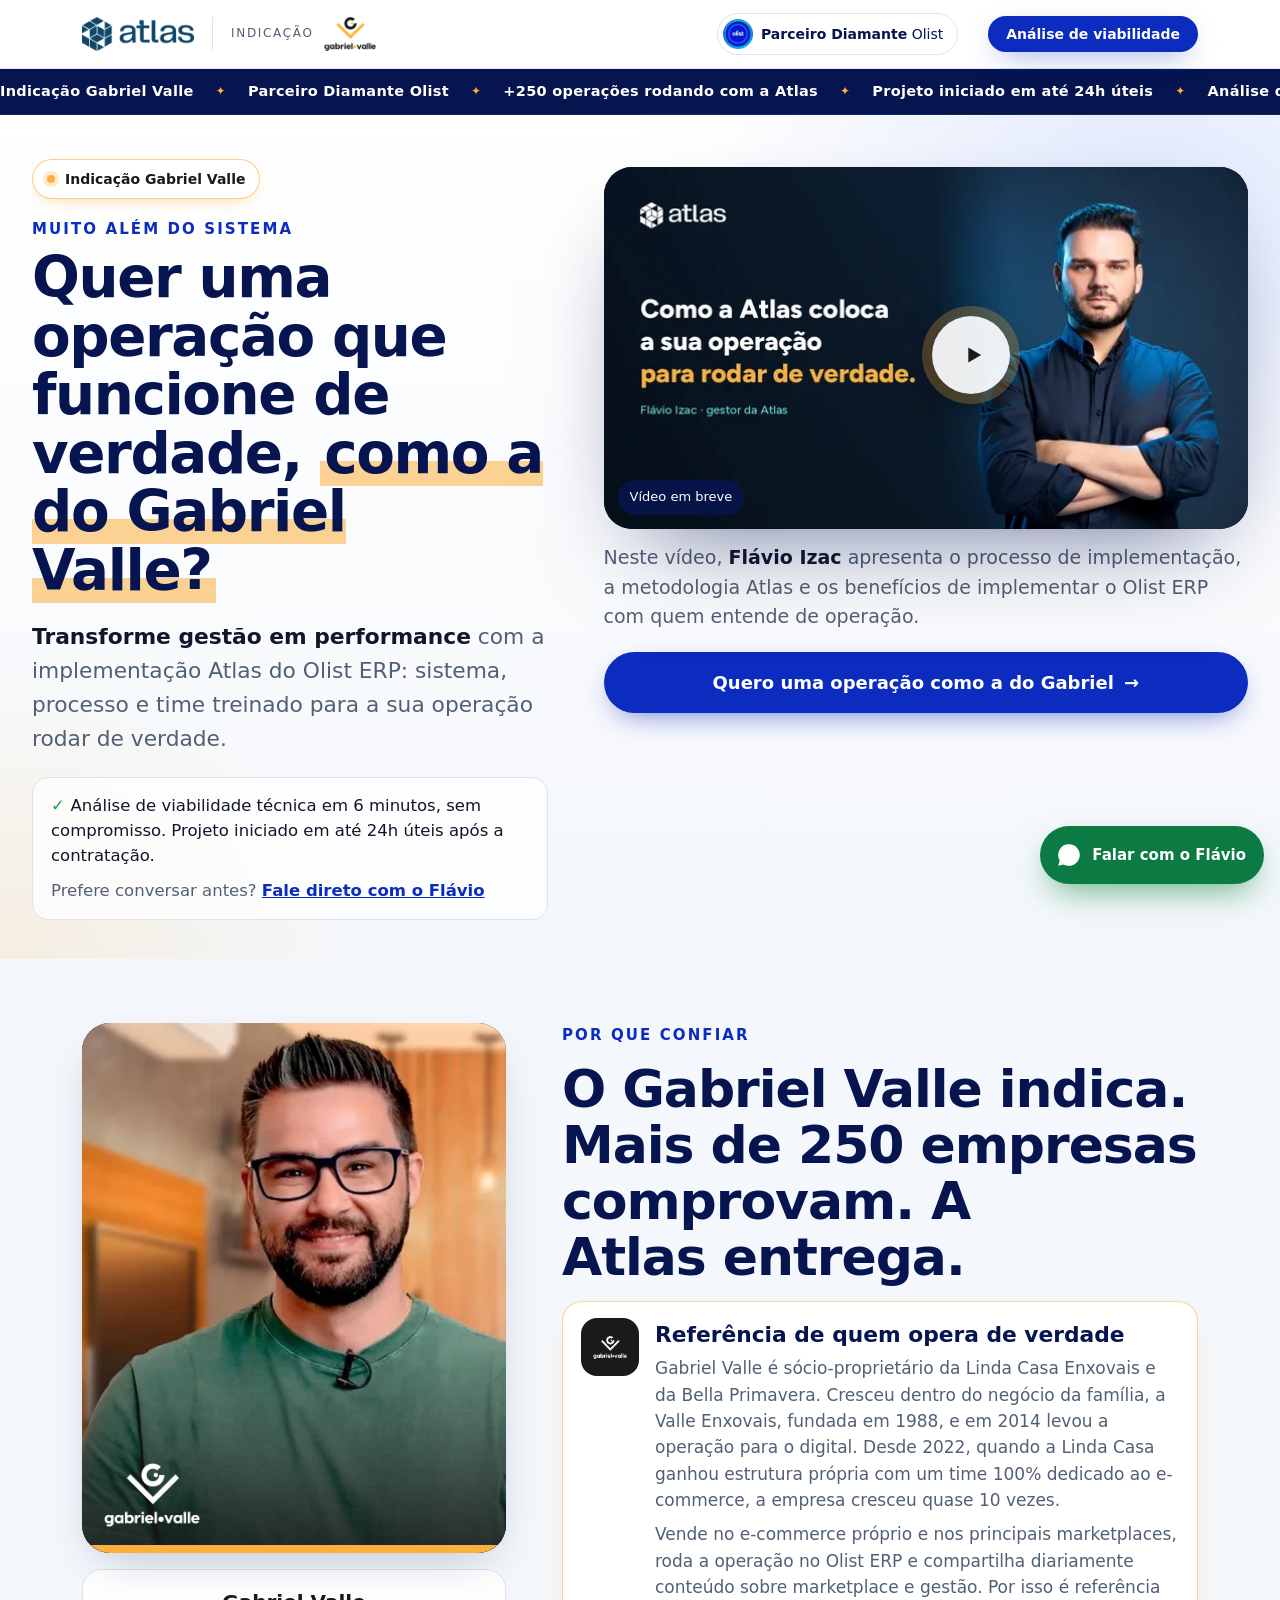
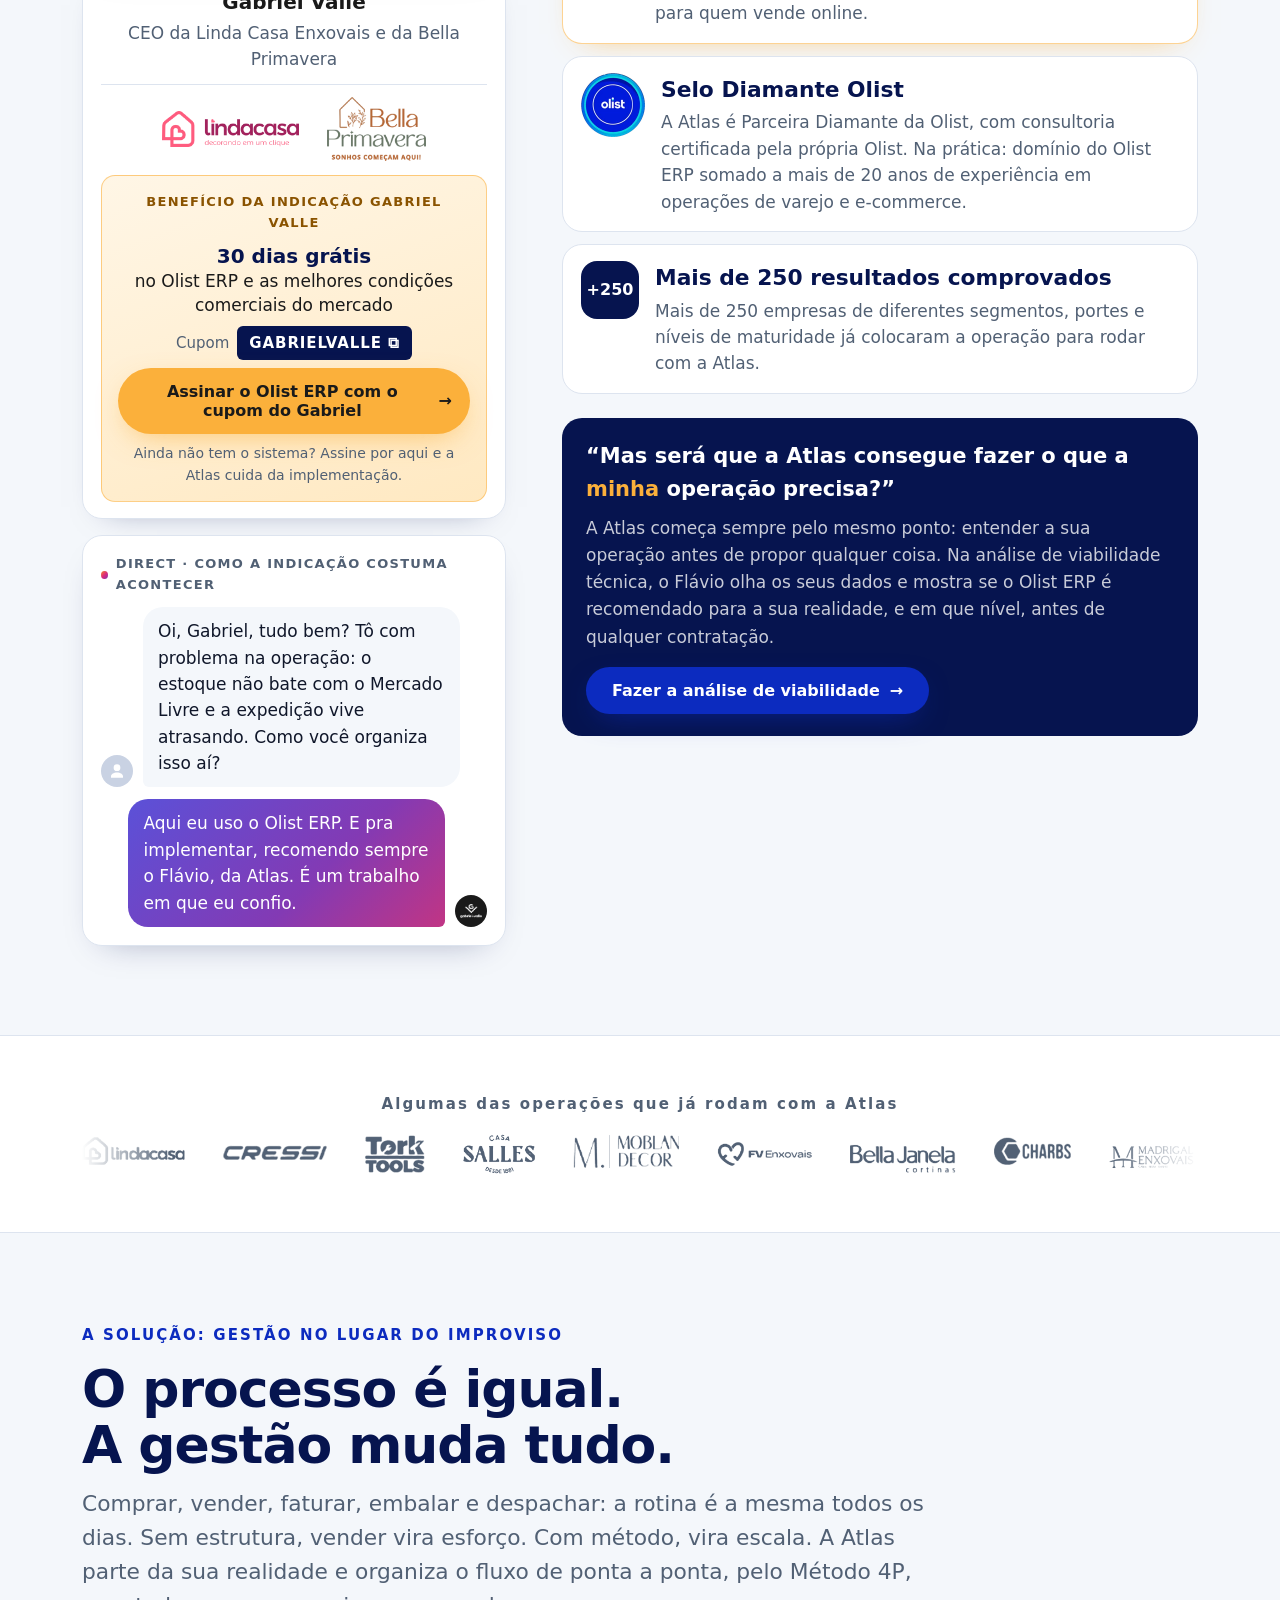
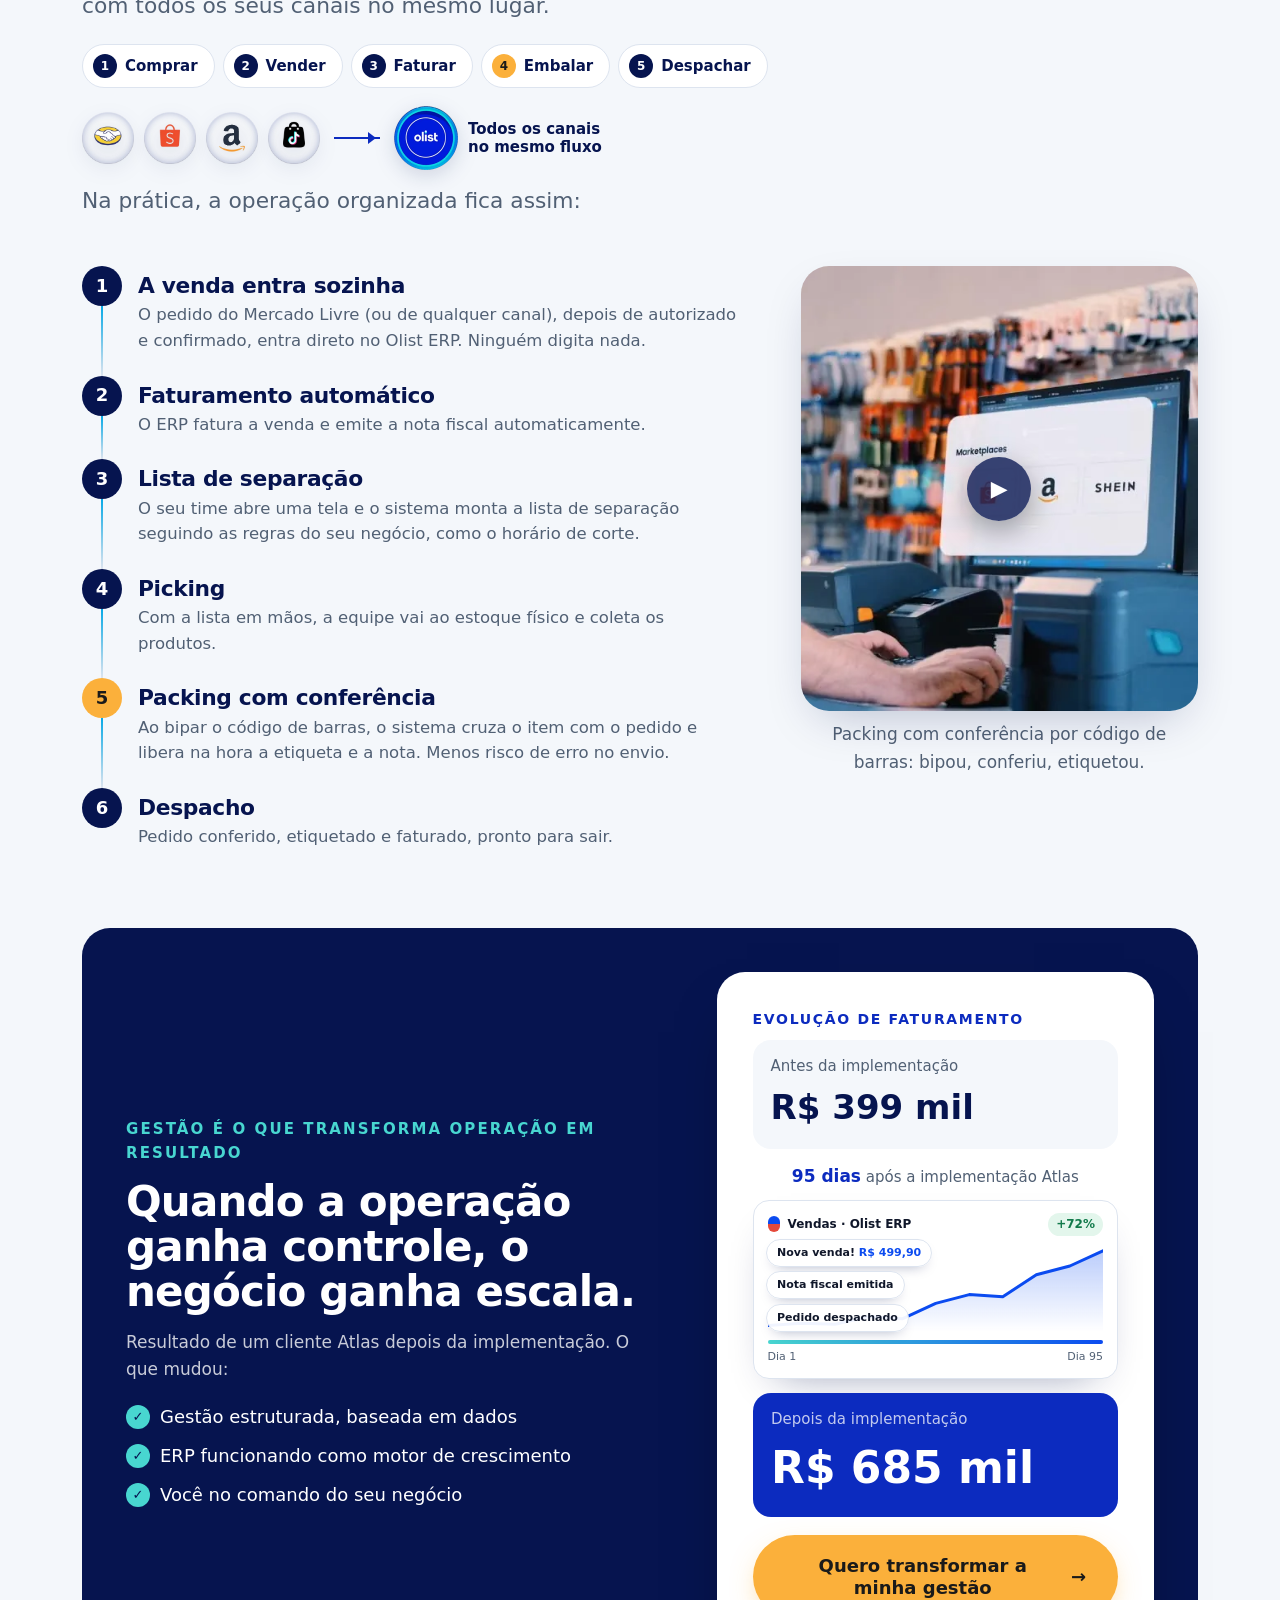
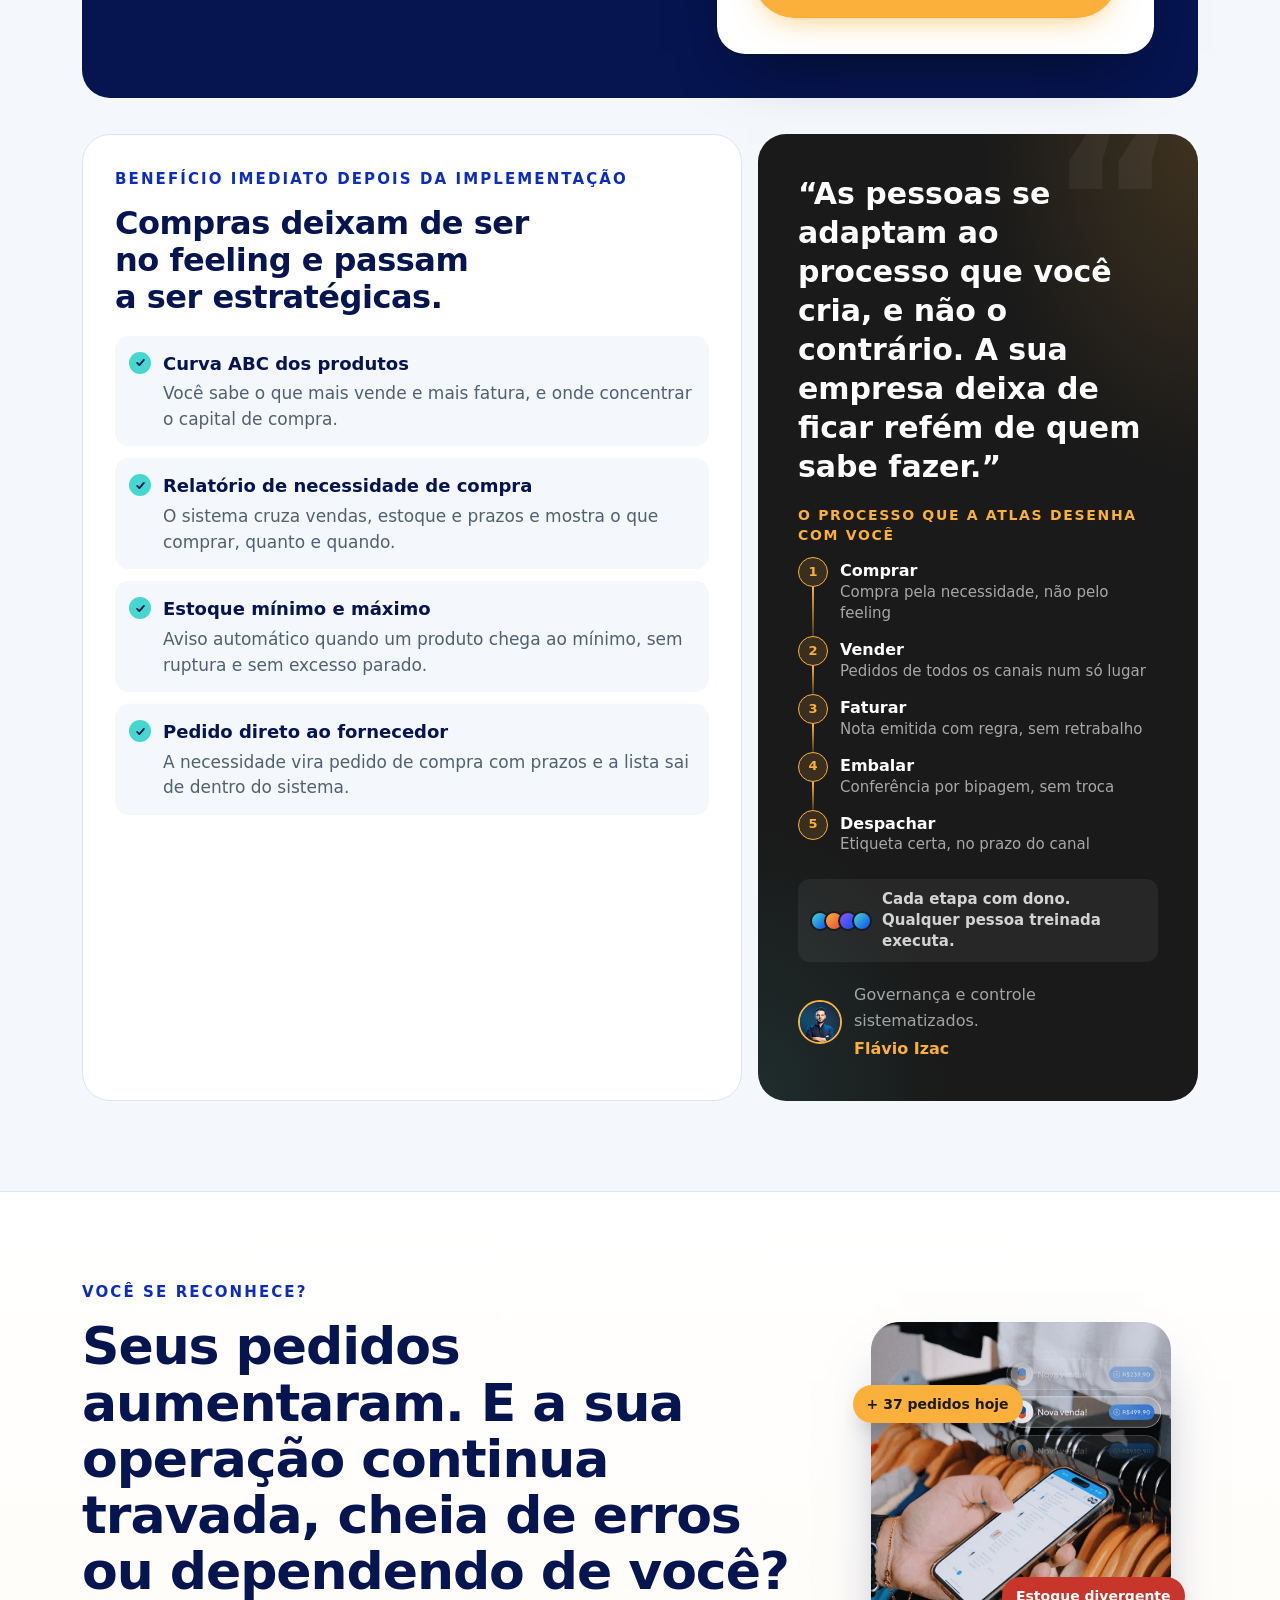
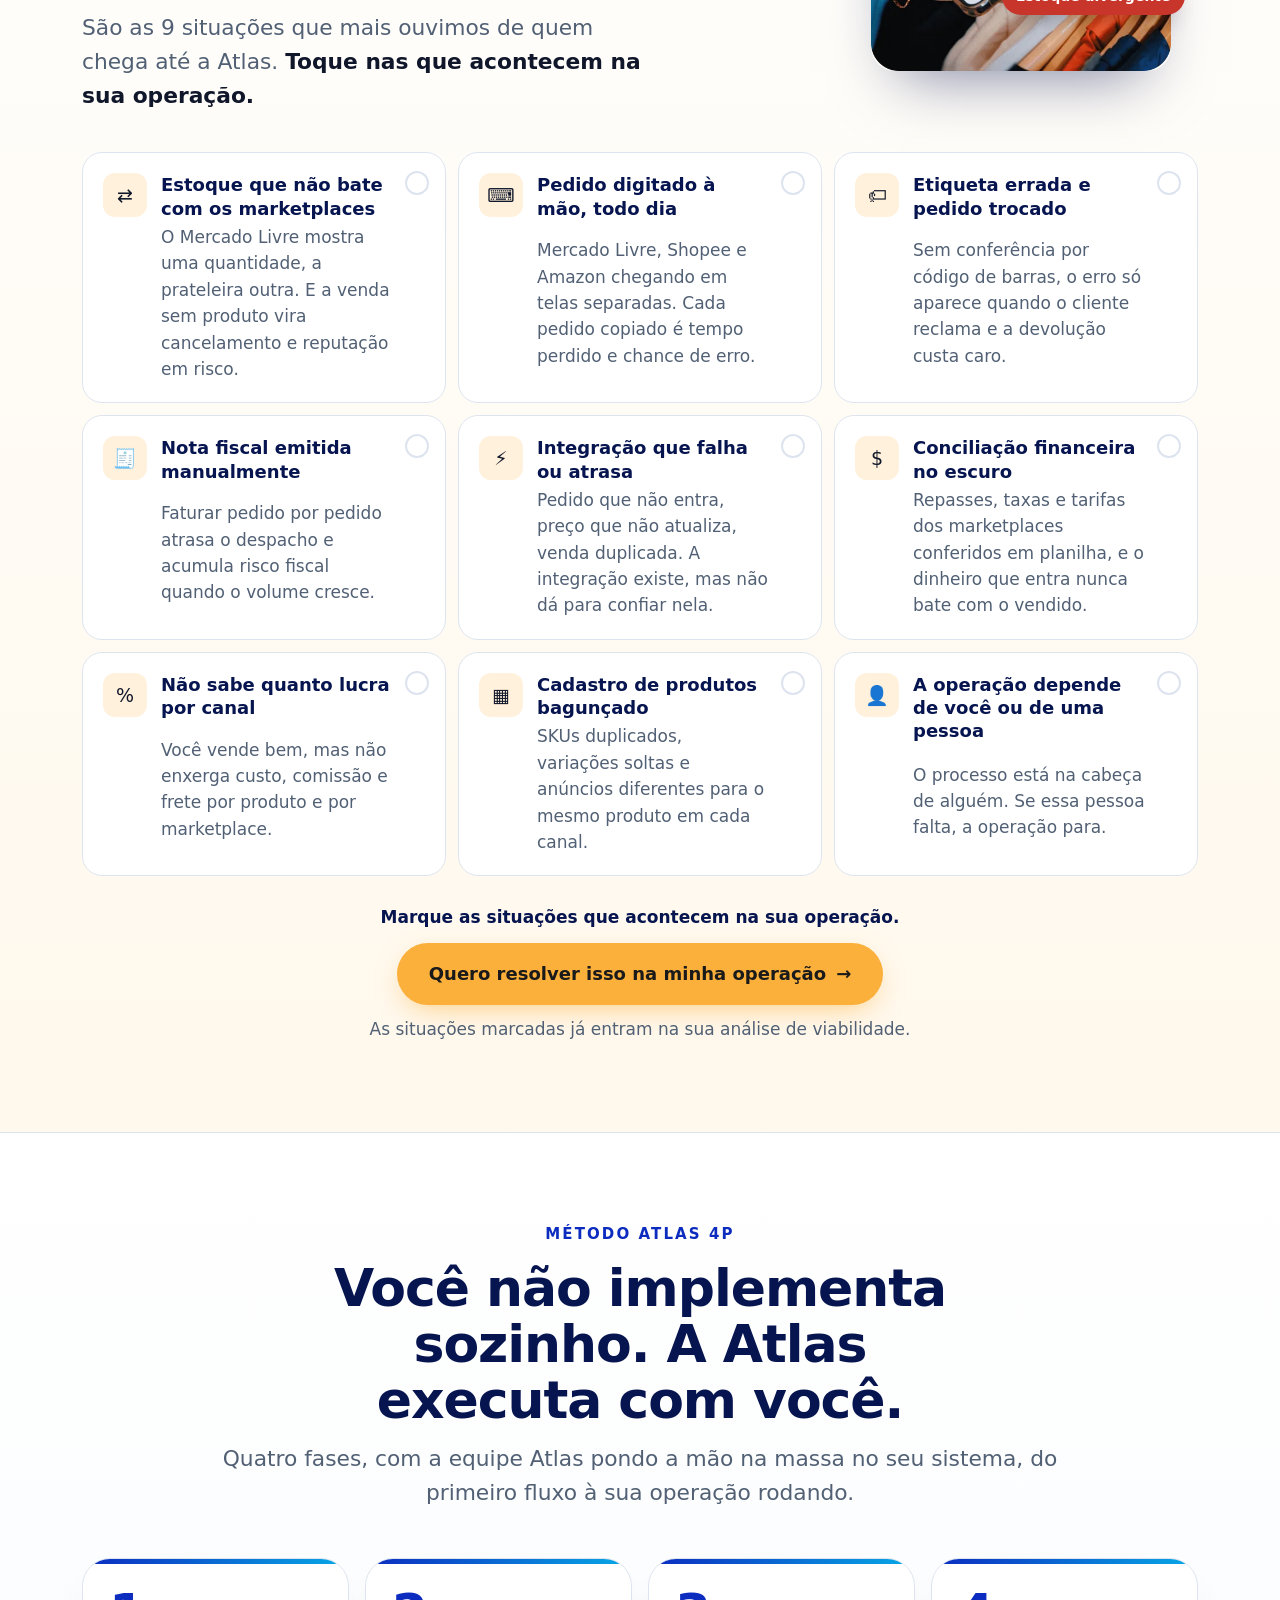
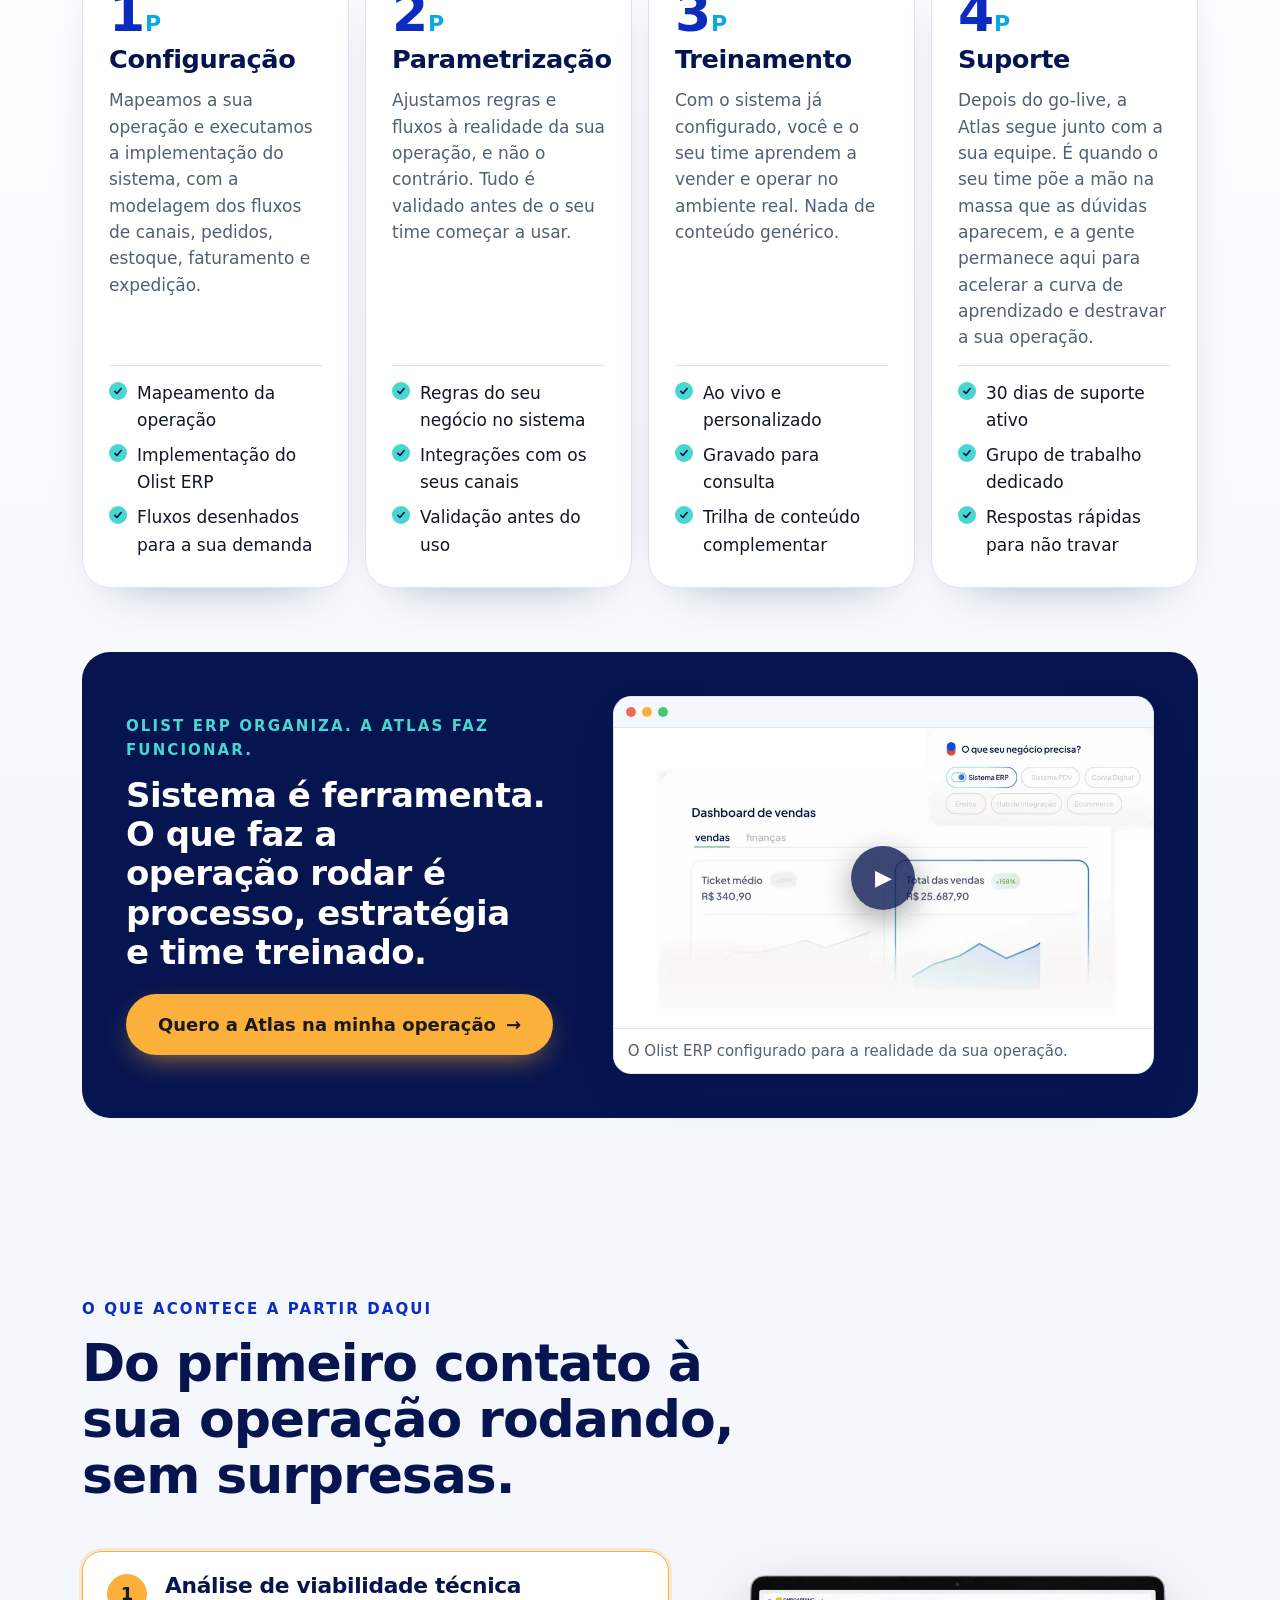
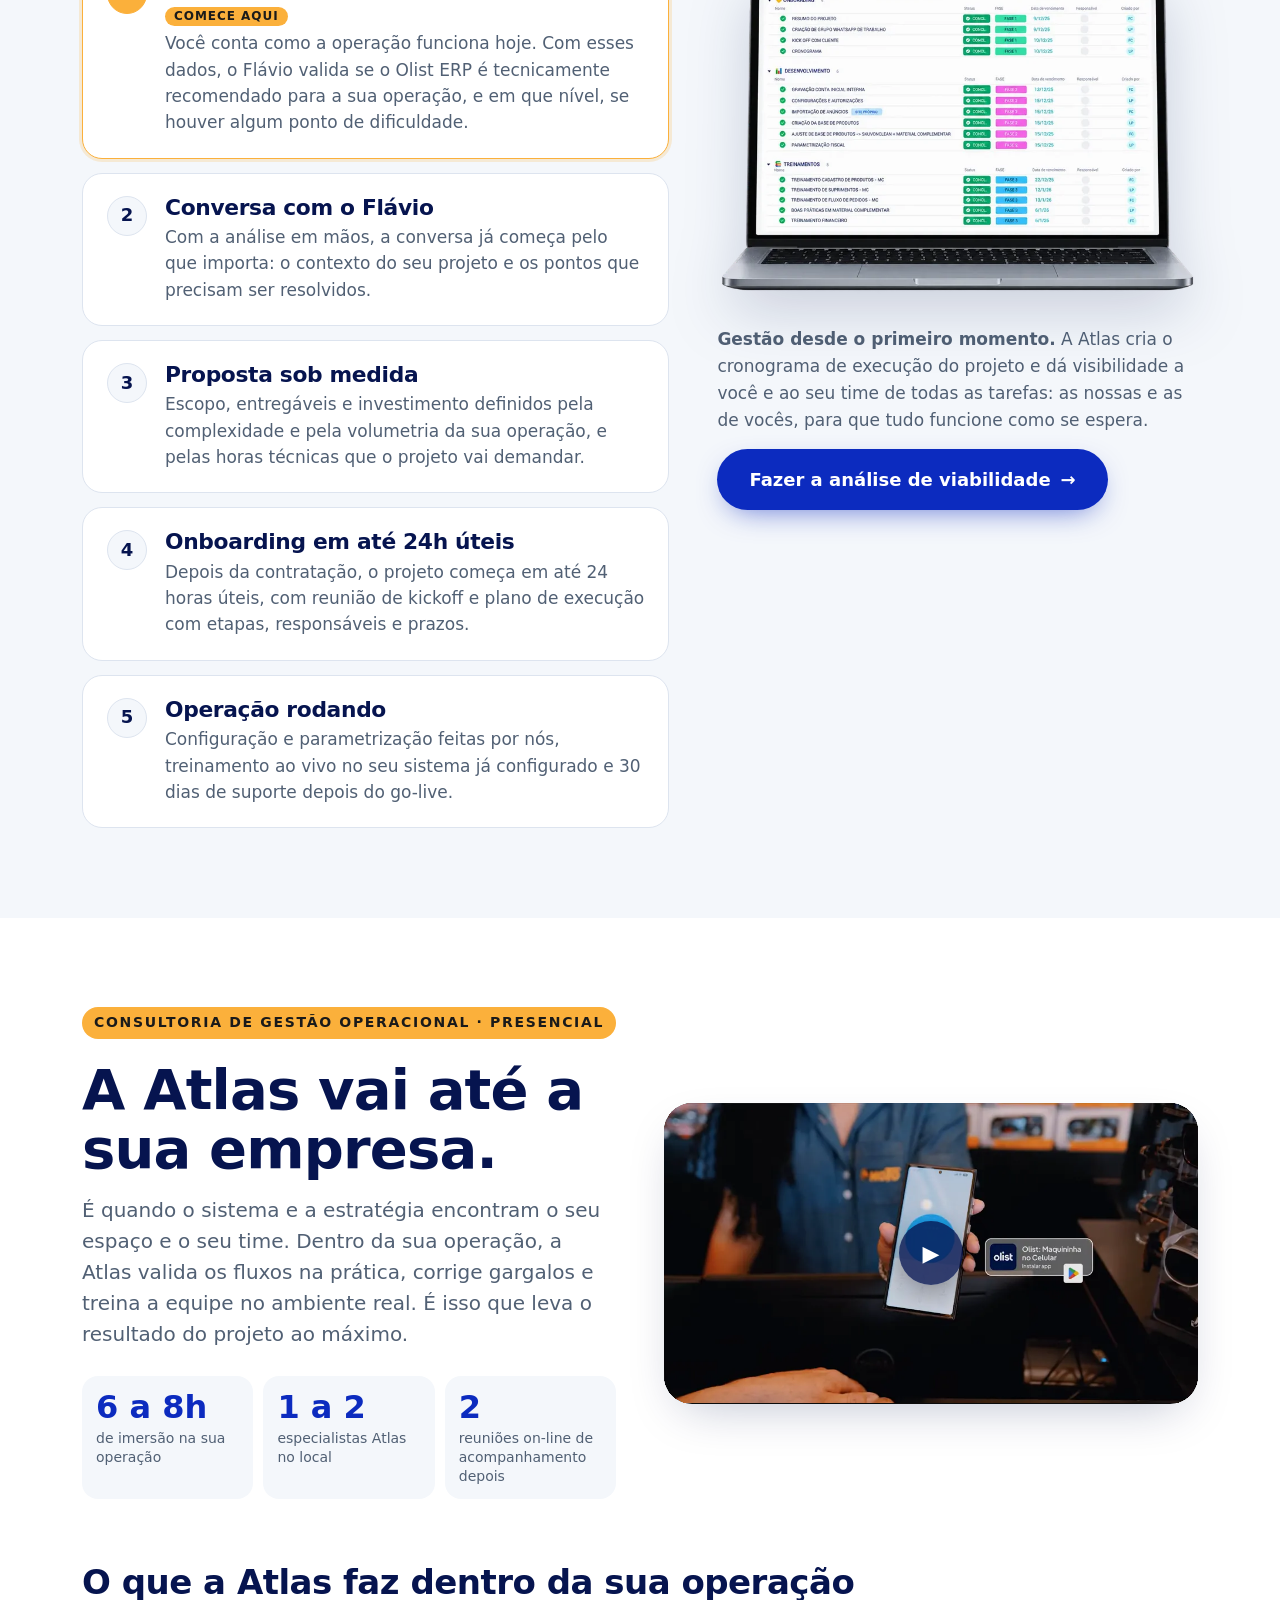
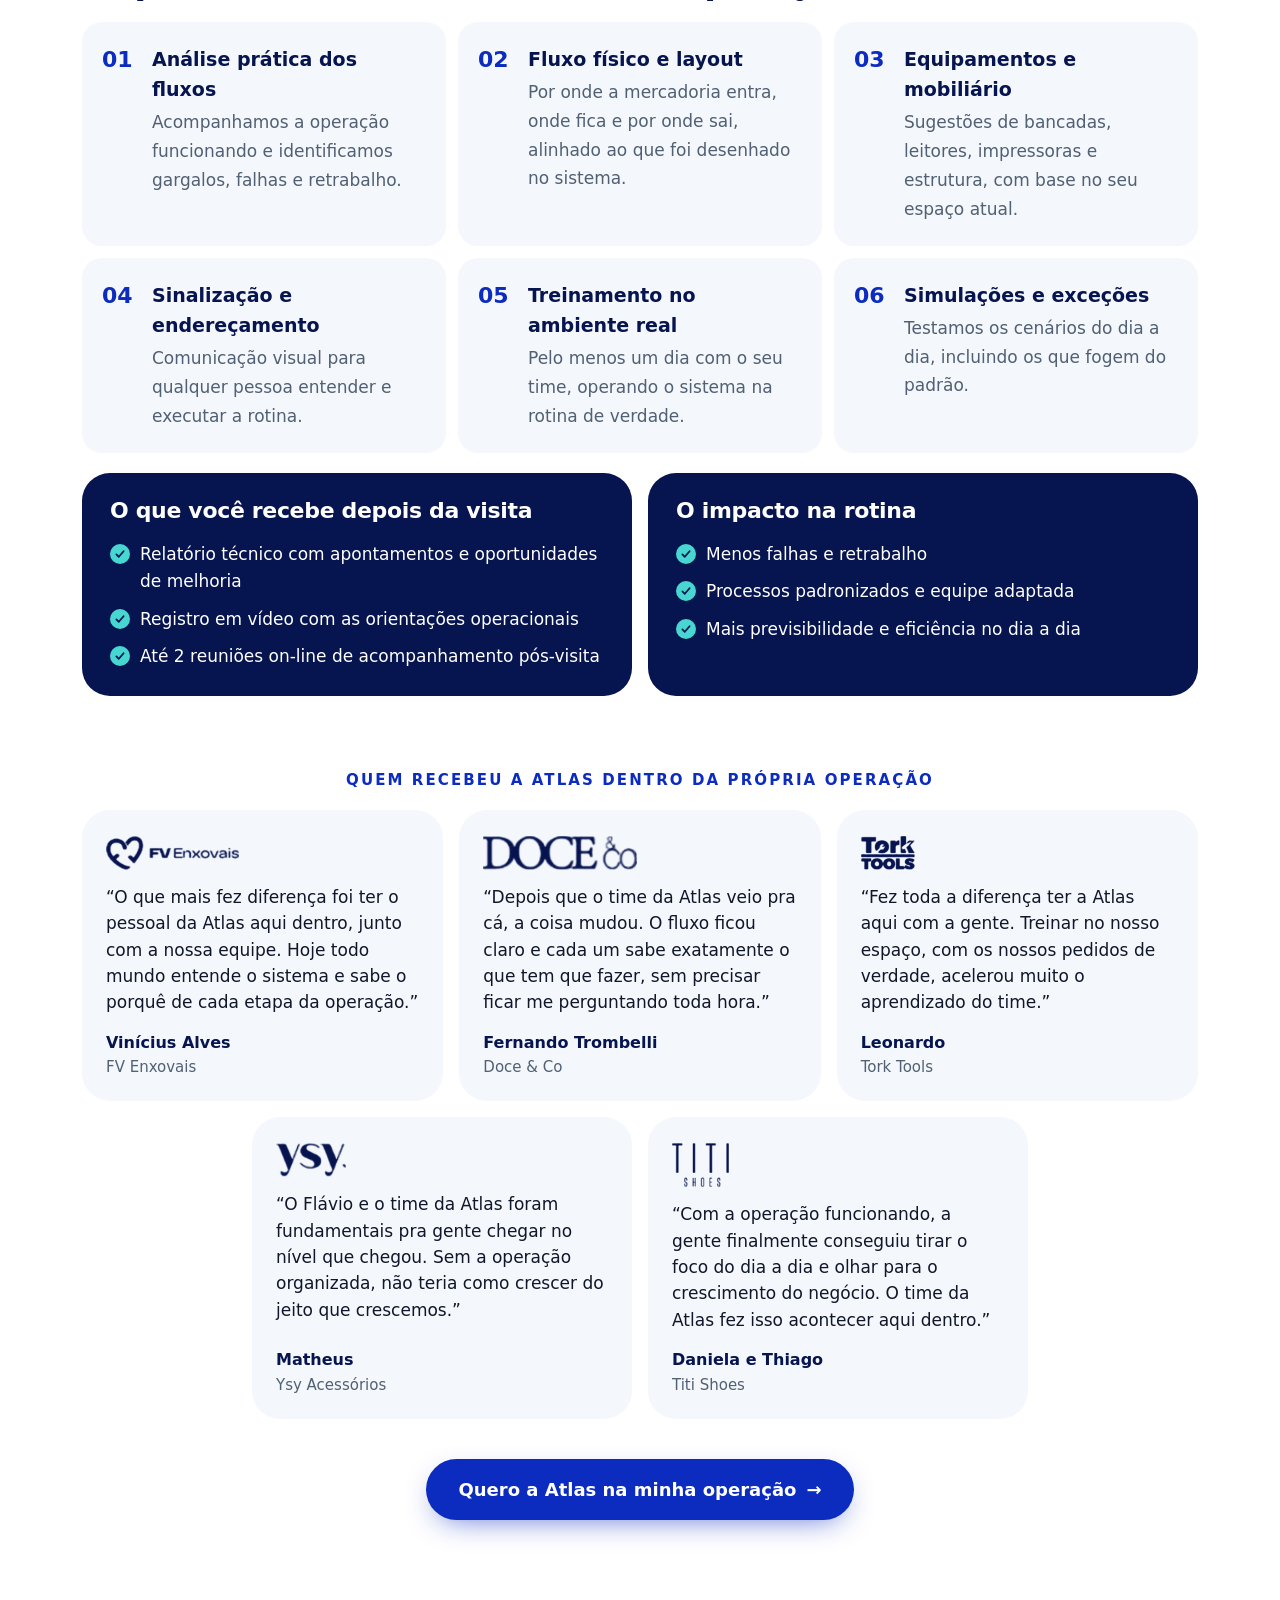
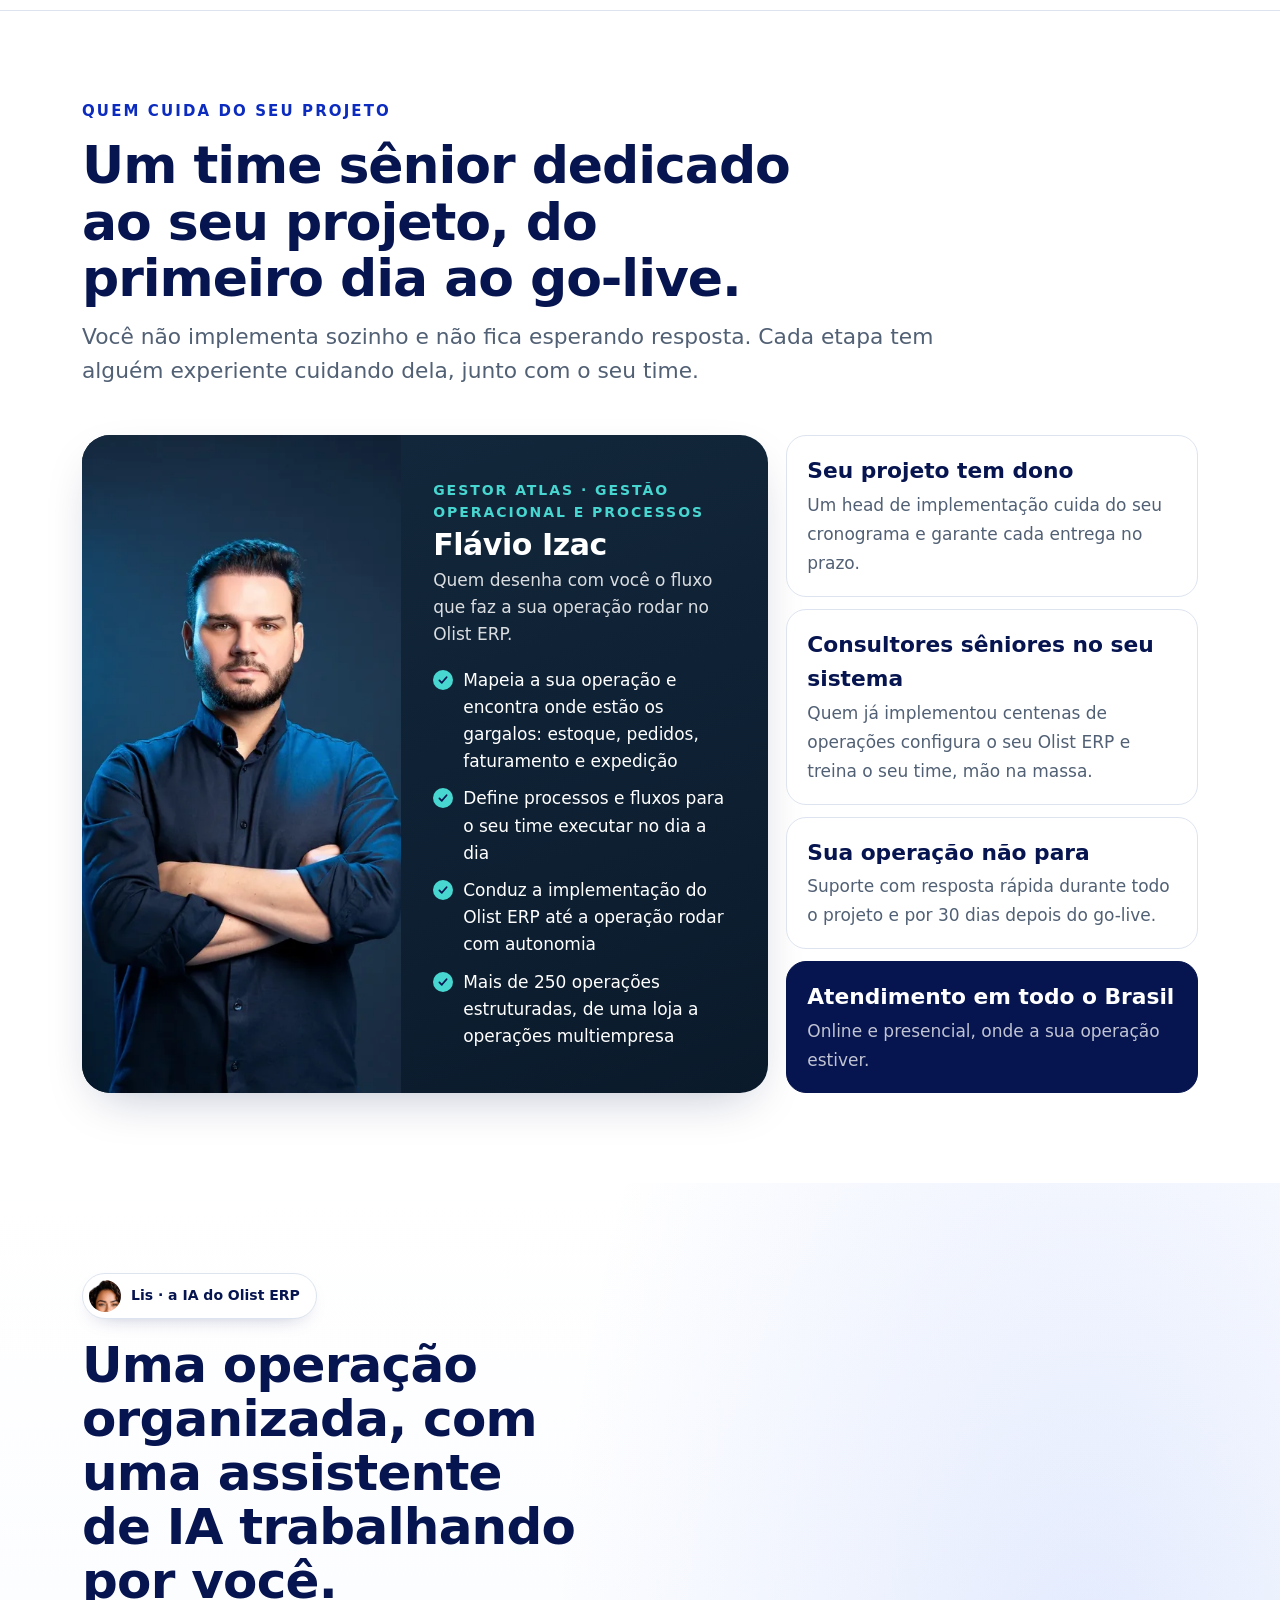
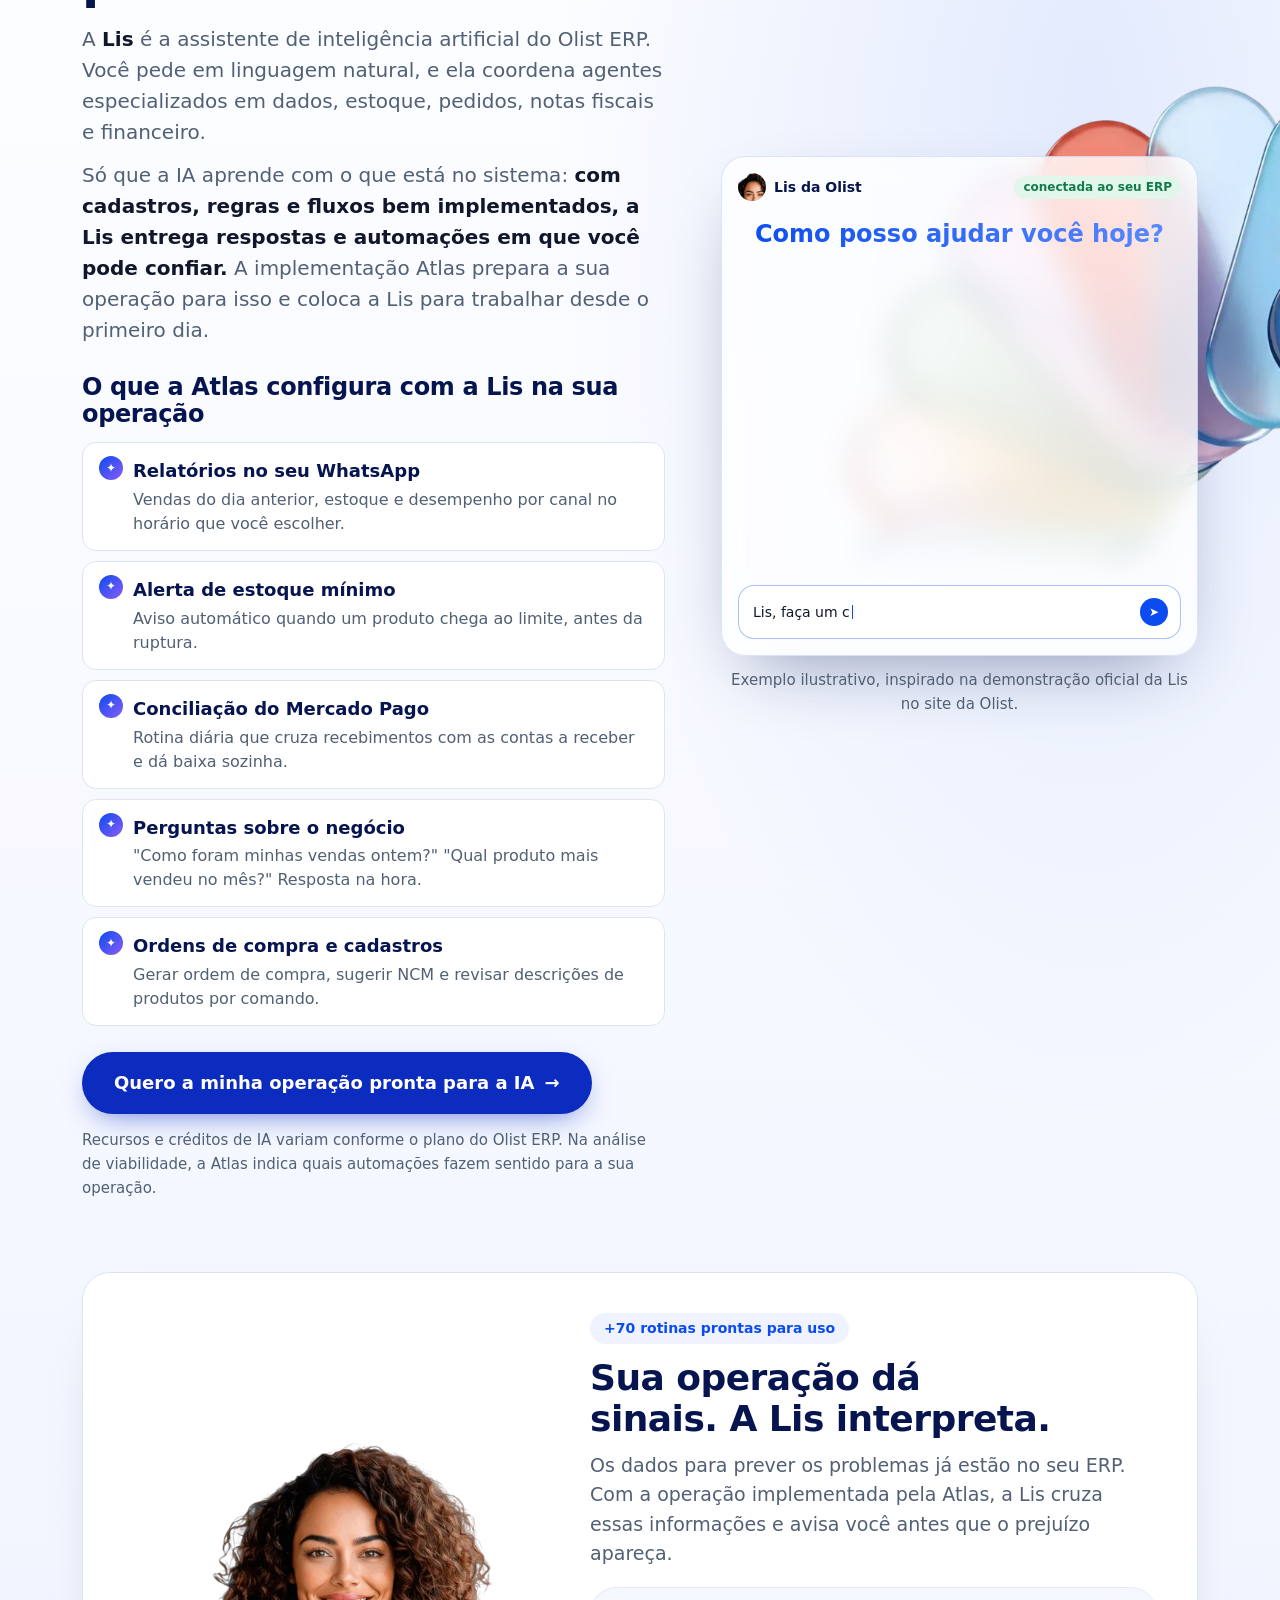
==== commit 5c6554b2: "Cupom do Gabriel junto da foto (30 dias grátis) Co-Authored-By: Claude Opus 5.5 <noreply@anthropic.c" ====
--- a/gabrielvalle/index.html
+++ b/gabrielvalle/index.html
@@ -25,7 +25,7 @@
 <link rel="preload" as="font" href="assets/fonts/Urania-ExtraBold.woff2" type="font/woff2" crossorigin />
 <link rel="preload" as="font" href="assets/fonts/Urania-Regular.woff2" type="font/woff2" crossorigin />
 <link rel="preload" as="image" href="assets/img/vsl-poster-640.webp" imagesrcset="assets/img/vsl-poster-640.webp 640w, assets/img/vsl-poster-960.webp 960w, assets/img/vsl-poster.webp 1280w" imagesizes="(min-width:900px) 560px, 100vw" />
-<link rel="stylesheet" href="assets/css/style.min.css?v=20261101f" />
+<link rel="stylesheet" href="assets/css/style.min.css?v=20261102a" />
 
 <script>
   /*
@@ -118,6 +118,13 @@
           <div class="gv-id__brands">
             <img class="gv-id__lc" src="assets/img/marcas/linda-casa.webp" alt="Linda Casa Enxovais" width="458" height="120" loading="lazy" decoding="async" />
             <img class="gv-id__bp" src="assets/img/marcas/bella-primavera.webp" alt="Bella Primavera Enxovais" width="308" height="200" loading="lazy" decoding="async" />
+          </div>
+          <div class="gv-cupom">
+            <p class="gv-cupom__tag">Benefício da indicação Gabriel Valle</p>
+            <p class="gv-cupom__title"><b>30 dias grátis</b> no Olist ERP e as melhores condições comerciais do mercado</p>
+            <p class="gv-cupom__code">Cupom <button type="button" class="cupom cupom-copy" data-copy="GABRIELVALLE" aria-label="Copiar o cupom GABRIELVALLE">GABRIELVALLE <span aria-hidden="true">⧉</span></button></p>
+            <a class="btn btn--amber gv-cupom__btn" href="https://olist.com/lp/sistema-de-gestao/?parceiro=GABRIELVALLE" target="_blank" rel="noopener" data-olist-link>Assinar o Olist ERP com o cupom do Gabriel <span aria-hidden="true">→</span></a>
+            <p class="gv-cupom__note">Ainda não tem o sistema? Assine por aqui e a Atlas cuida da implementação.</p>
           </div>
         </div>
         <figure class="dm" aria-label="Exemplo de como a indicação costuma acontecer">
@@ -559,7 +566,7 @@
       <details><summary>O que é a Lis e como a Atlas ajuda a usar?</summary><p>A Lis é a assistente de inteligência artificial do Olist ERP. Ela entende pedidos em linguagem natural, responde sobre vendas e estoque, envia relatórios e alertas e roda automações, como a conciliação do Mercado Pago.</p><p>A IA depende de dados organizados. Por isso, na implementação, a Atlas estrutura cadastros, regras e fluxos e configura com você as automações da Lis que fazem sentido para a sua operação. Os recursos variam conforme o plano do Olist ERP.</p></details>
       <details><summary>Como funcionam os treinamentos?</summary><p>Os treinamentos são ao vivo e personalizados para a sua operação. Eles acontecem depois que o sistema já está configurado, então você e o seu time aprendem a vender e operar no ambiente real, o que acelera muito a curva de aprendizado.</p><p>Tudo fica gravado, para vocês consultarem sempre que precisarem. Além disso, você recebe uma trilha de conteúdo sugerida, focada em usabilidade e na leitura dos dados, que amplia o entendimento do sistema como um todo.</p></details>
       <details><summary>E depois que o projeto é entregue?</summary><p>O projeto é entregue com toda a documentação de cada uma das fases. A partir do go-live, a Atlas segue 30 dias com o suporte ativo: é quando o seu time começa a operar de verdade e as dúvidas aparecem.</p><p>Depois disso, se quiser, você pode continuar com o suporte técnico contínuo da Atlas. São atendimento qualificado, SLA ágil e resposta no menor tempo possível, com um time que já conhece o seu negócio e a sua operação.</p></details>
-      <details><summary>Preciso já ter contratado o Olist ERP?</summary><p>Não. A Atlas atende quem já usa o Olist ERP, quem está migrando de outro sistema e quem vai implementar um ERP pela primeira vez.</p><p>Se ainda não contratou, assine pelo <a class="olist-link" href="https://olist.com/lp/sistema-de-gestao/?parceiro=GABRIELVALLE" target="_blank" rel="noopener" data-olist-link>link do Gabriel Valle</a>, com o cupom <code class="cupom">GABRIELVALLE</code>: ele garante as melhores condições comerciais disponíveis no mercado. Na sequência, a Atlas inicia o seu projeto de implementação.</p></details>
+      <details><summary>Preciso já ter contratado o Olist ERP?</summary><p>Não. A Atlas atende quem já usa o Olist ERP, quem está migrando de outro sistema e quem vai implementar um ERP pela primeira vez.</p><p>Se ainda não contratou, assine pelo <a class="olist-link" href="https://olist.com/lp/sistema-de-gestao/?parceiro=GABRIELVALLE" target="_blank" rel="noopener" data-olist-link>link do Gabriel Valle</a>, com o cupom <code class="cupom">GABRIELVALLE</code>: são <b>30 dias grátis</b> e as melhores condições comerciais disponíveis no mercado. Na sequência, a Atlas inicia o seu projeto de implementação.</p></details>
       <details><summary>Minha operação tem mais de um CNPJ. Vocês atendem?</summary><p>Sim. O Olist ERP tem o recurso multiempresa, e ele pode ser incluído no setup do seu projeto.</p><p>Antes de configurar, validamos se as tarefas que você quer automatizar entre as empresas são atendidas pelo recurso. Mapeamos o papel de cada CNPJ e como estoque, compras e vendas transitam entre eles, e só então desenhamos a arquitetura. Assim você sabe desde o início o que vai funcionar, sem surpresa depois.</p></details>
     </div>
   </div>
@@ -648,7 +655,7 @@
   </div>
 </div>
 
-<script src="assets/js/main.min.js?v=20261101f" defer></script>
-<script src="assets/js/diagnostico.min.js?v=20261101f" defer></script>
+<script src="assets/js/main.min.js?v=20261102a" defer></script>
+<script src="assets/js/diagnostico.min.js?v=20261102a" defer></script>
 </body>
 </html>
--- a/gabrielvalle/assets/css/style.min.css
+++ b/gabrielvalle/assets/css/style.min.css
@@ -1 +1 @@
-:root{--navy:#06144F;--blue:#0C2BBF;--blue-v:#0B4BF0;--mid:#1769B0;--logo:#0F476A;--cyan:#08A9E6;--teal:#48D6D0;--ink:#10172A;--slate:#516074;--line:#DDE4EF;--light:#F4F7FB;--white:#FFFFFF;--amber:#FBB03B;--gv-black:#1A1A1A;--ok:#14915F;--err:#C8352B;--r-sm:12px;--r:20px;--r-lg:28px;--shadow:0 18px 50px -18px rgba(6,20,79,.28);--font:"Urania","Figtree",system-ui,-apple-system,"Segoe UI",Roboto,sans-serif;--gutter:clamp(16px,4vw,32px)}*,*:before,*:after{box-sizing:border-box}html{-webkit-text-size-adjust:100%;scroll-behavior:smooth}body{margin:0;font-family:var(--font);color:var(--ink);background:var(--white);font-size:17px;line-height:1.6;-webkit-font-smoothing:antialiased;overflow-x:hidden}img{max-width:100%;height:auto;display:block}h1,h2,h3{line-height:1.12;margin:0;letter-spacing:-.015em}p{margin:0}a{color:inherit}button{font:inherit;cursor:pointer}.sr-only,.hp{position:absolute!important;width:1px;height:1px;overflow:hidden;clip:rect(0 0 0 0);white-space:nowrap}.skip{position:absolute;left:-999px;top:8px;background:var(--amber);color:var(--gv-black);padding:8px 14px;border-radius:8px;z-index:99}.skip:focus{left:8px}.center{text-align:center;margin-top:40px;display:flex;justify-content:center}.wrap{width:100%;max-width:1180px;margin:0 auto;padding:0 var(--gutter)}.wrap--narrow{max-width:820px}.btn{display:inline-flex;align-items:center;justify-content:center;gap:10px;border:0;border-radius:999px;padding:14px 26px;font-weight:700;font-size:16px;line-height:1.2;text-decoration:none;transition:transform .15s ease,box-shadow .2s ease,background .2s ease}.btn:hover{transform:translateY(-1px)}.btn--lg{padding:18px 30px;font-size:17px}.btn--sm{padding:10px 18px;font-size:14px}.btn--amber{background:var(--amber);color:var(--gv-black);box-shadow:0 10px 30px -10px #fbb03bb3}.btn--amber:hover{background:#ffc05c}.btn--blue{background:var(--blue);color:#fff;box-shadow:0 10px 30px -12px #0c2bbfb3}.btn--blue:hover{background:var(--blue-v)}.btn--ghost{background:transparent;color:var(--slate);padding-left:6px;padding-right:6px}.btn--ghost:hover{color:var(--navy);transform:none}.btn[disabled]{opacity:.55;cursor:not-allowed;transform:none}.cta-pair{display:flex;flex-wrap:wrap;gap:12px}.cta-pair--center{justify-content:center}.pill{display:inline-flex;align-items:center;gap:10px;padding:8px 14px;border-radius:999px;font-size:14px;font-weight:700;background:#fff;color:var(--gv-black);border:1px solid rgba(251,176,59,.6);box-shadow:0 6px 18px -10px #fbb03bcc}.pill .dot{width:8px;height:8px;border-radius:50%;background:var(--amber);box-shadow:0 0 0 4px #fbb03b40}.eyebrow{font-size:13px;letter-spacing:.16em;text-transform:uppercase;font-weight:700;color:var(--blue);margin-bottom:14px}.eyebrow--teal{color:var(--teal)}.hl{color:var(--amber)}.mark{background:linear-gradient(transparent 62%,#fbb03b8c 62%);padding:0 .08em;color:var(--navy)}.topbar{position:sticky;top:0;z-index:40;background:#fffffff0;backdrop-filter:saturate(1.4) blur(12px);-webkit-backdrop-filter:saturate(1.4) blur(12px);border-bottom:1px solid var(--line)}.topbar__in{display:flex;align-items:center;gap:18px;height:68px}.topbar__brand img{width:112px}.cobrand{display:flex;align-items:center;gap:10px;padding-left:18px;border-left:1px solid var(--line);color:var(--slate);font-size:12px;letter-spacing:.14em;text-transform:uppercase}.cobrand img{width:52px}.topbar__cta{margin-left:auto}.hero{position:relative;background:linear-gradient(180deg,#fff 0%,var(--light) 100%);overflow:hidden;padding:clamp(36px,6vw,80px) 0 clamp(52px,7vw,96px)}.hero__bg{position:absolute;inset:0;pointer-events:none;background:radial-gradient(50% 60% at 90% 10%,rgba(11,75,240,.12),transparent 70%),radial-gradient(40% 50% at 0% 100%,rgba(251,176,59,.14),transparent 70%)}.hero__grid{position:relative;display:grid;grid-template-columns:1fr;gap:36px;align-items:center}.hero h1{font-size:clamp(36px,5.6vw,62px);font-weight:800;color:var(--navy);margin:22px 0 20px}.lead{font-size:clamp(17px,1.6vw,20px);color:var(--slate);max-width:580px}.lead strong{color:var(--ink)}.hero__cta{margin-top:22px;display:flex;flex-direction:column;gap:12px;align-items:flex-start}.micro{font-size:13.5px;color:var(--slate)}.vsl{position:relative;border-radius:var(--r-lg);overflow:hidden;background:#0a1a2b;aspect-ratio:16/9;box-shadow:0 30px 70px -30px #06144f8c}.vsl iframe,.vsl video{position:absolute;inset:0;width:100%;height:100%;border:0}.vsl__facade{all:unset;position:absolute;inset:0;cursor:pointer;display:block}.vsl__facade img{width:100%;height:100%;object-fit:cover;transition:transform .5s ease,filter .3s ease}.vsl__facade:hover img{transform:scale(1.02);filter:brightness(.92)}.vsl__facade:focus-visible{outline:3px solid var(--amber);outline-offset:-3px}.vsl__play{position:absolute;left:57%;top:52%;transform:translate(-50%,-50%);width:78px;height:78px;border-radius:50%;background:var(--amber);color:var(--gv-black);display:grid;place-items:center;box-shadow:0 0 0 10px #fbb03b40,0 14px 40px #00000073;animation:pulse 2.4s ease-in-out infinite}.vsl__play svg{margin-left:4px}.vsl__badge{position:absolute;left:14px;bottom:14px;background:#06144fd9;color:#fff;font-size:13px;font-weight:500;padding:7px 12px;border-radius:999px}.vsl.is-soon .vsl__play{background:#ffffffeb}.vsl__caption{margin-top:14px;font-size:15px;color:var(--slate)}.vsl__caption strong{color:var(--ink)}@keyframes pulse{0%,to{box-shadow:0 0 0 10px #fbb03b40,0 14px 40px #00000073}50%{box-shadow:0 0 0 18px #fbb03b14,0 14px 40px #00000073}}.section{padding:clamp(64px,9vw,112px) 0}.section--light{background:var(--light)}.section--navy{background:var(--navy);color:#fff}.section__head{max-width:780px;margin-bottom:clamp(32px,5vw,52px)}.section__head h2{font-size:clamp(28px,3.8vw,42px);font-weight:800;color:var(--navy)}.section__head p:not(.eyebrow){margin-top:14px;color:var(--slate);font-size:18px}.section__head--inv h2{color:#fff}.section__head--inv p:not(.eyebrow){color:#ffffffb8}.gv{display:grid;grid-template-columns:1fr;gap:32px;align-items:center}.gv__photo{position:relative;border-radius:var(--r-lg);overflow:hidden;box-shadow:var(--shadow);aspect-ratio:4/5;background:var(--gv-black)}.gv__photo>img:first-child{width:100%;height:100%;object-fit:cover;object-position:50% 25%}.gv__photo:before{content:"";position:absolute;inset:auto 0 0;height:40%;background:linear-gradient(transparent,#1a1a1ad9);z-index:1}.gv__photo:after{content:"";position:absolute;inset:auto 0 0;height:8px;background:var(--amber);z-index:2}.gv__logo{position:absolute;left:22px;bottom:26px;width:96px;z-index:2}.gv__copy h2{font-size:clamp(28px,3.8vw,42px);font-weight:800;color:var(--navy);margin-bottom:16px}.gv__copy>p:not(.eyebrow){color:var(--slate);font-size:17.5px}.gv__copy strong{color:var(--ink)}.dm{margin:26px 0 0;padding:18px;background:#fff;border:1px solid var(--line);border-radius:var(--r);display:flex;flex-direction:column;gap:12px;box-shadow:0 14px 34px -22px #06144f66}.dm figcaption{display:flex;align-items:center;gap:8px;font-size:12px;letter-spacing:.1em;text-transform:uppercase;font-weight:700;color:var(--slate)}.dm__dot{width:8px;height:8px;border-radius:50%;background:linear-gradient(135deg,#f58529,#dd2a7b,#8134af)}.dm__row{display:flex;align-items:flex-end;gap:10px}.dm__row--out{justify-content:flex-end}.dm__row p{max-width:82%;padding:11px 15px;border-radius:20px;font-size:15.5px;line-height:1.45}.dm__row--in p{background:var(--light);color:var(--ink);border-bottom-left-radius:6px}.dm__row--out p{background:linear-gradient(135deg,#5b51d8,#833ab4 60%,#c13584);color:#fff;border-bottom-right-radius:6px}.dm__avatar{flex:none;width:32px;height:32px;border-radius:50%;background:#c9d2e3;display:grid;place-items:center;color:#fff}.dm__avatar svg{width:18px;height:18px}.dm__avatar--gv{background:var(--gv-black)}.dm__avatar--gv img{width:22px}.formula{list-style:none;margin:0 0 clamp(36px,5vw,52px);padding:0;display:grid;grid-template-columns:1fr;gap:12px}.formula li{background:var(--light);border-radius:var(--r);padding:20px;border:1px solid var(--line);position:relative}.formula b{display:block;font-size:19px;color:var(--navy);margin-bottom:4px}.formula span{font-size:14.5px;color:var(--slate)}.formula li:not(.formula__result):not(:nth-child(4)):after{content:"+";position:absolute;right:-12px;top:50%;transform:translateY(-50%);width:24px;height:24px;border-radius:50%;background:var(--blue);color:#fff;font-weight:800;display:none;place-items:center;z-index:1}.pains{list-style:none;padding:0;margin:0;display:grid;grid-template-columns:1fr;gap:14px}.pains li{display:flex;gap:16px;align-items:flex-start;padding:22px;border:1px solid var(--line);border-radius:var(--r);background:#fff;font-size:16.5px;color:var(--ink)}.flow{display:grid;grid-template-columns:1fr;gap:28px;align-items:start}.flow__steps{list-style:none;margin:0;padding:0;display:grid}.flow__steps li{display:flex;gap:16px;position:relative;padding-bottom:22px}.flow__steps li:not(:last-child):before{content:"";position:absolute;left:19px;top:40px;bottom:0;width:2px;background:linear-gradient(var(--cyan),var(--line))}.flow__steps b{flex:none;width:40px;height:40px;border-radius:50%;display:grid;place-items:center;background:var(--navy);color:#fff;font-weight:800;position:relative;z-index:1}.flow__steps li:nth-child(5) b{background:var(--amber);color:var(--gv-black)}.flow__steps h3{font-size:18px;color:var(--navy);margin:8px 0 4px}.flow__steps p{color:var(--slate);font-size:15.5px}.flow__media{margin:0;position:sticky;top:90px}.flow__media video{width:100%;height:auto;aspect-ratio:482/540;object-fit:cover;border-radius:var(--r-lg);background:#0b0b0b;box-shadow:var(--shadow);display:block}.flow__media figcaption{margin-top:10px;font-size:14px;color:var(--slate);text-align:center}.flow__extra{display:grid;grid-template-columns:1fr;gap:16px;margin-top:clamp(28px,4vw,44px)}.buy{background:#fff;border:1px solid var(--line);border-radius:var(--r-lg);padding:clamp(22px,3vw,32px)}.buy h3{font-size:22px;color:var(--navy);font-weight:800;margin-bottom:16px}.buy__chain{list-style:none;margin:0;padding:0;display:grid;gap:8px;counter-reset:b}.buy__chain li{counter-increment:b;display:flex;align-items:center;gap:12px;font-size:15px;color:var(--ink);background:var(--light);border-radius:12px;padding:10px 14px}.buy__chain li:before{content:counter(b);flex:none;width:24px;height:24px;border-radius:50%;background:var(--teal);color:var(--navy);font-size:13px;font-weight:800;display:grid;place-items:center}.gov{margin:0;background:var(--gv-black);color:#fff;border-radius:var(--r-lg);padding:clamp(24px,3.4vw,40px);display:flex;flex-direction:column;justify-content:space-between;gap:20px}.gov p{font-size:clamp(20px,2.4vw,26px);font-weight:700;line-height:1.3}.gov footer{font-size:14px;color:#fff9}.gov footer span{display:block;color:var(--amber);font-weight:700;margin-top:2px}.pillars{list-style:none;padding:0;margin:0;display:grid;grid-template-columns:1fr;gap:16px}.pillars li{padding:28px;border-radius:var(--r);background:linear-gradient(160deg,#ffffff14,#ffffff05);border:1px solid rgba(255,255,255,.12)}.pillars b{display:inline-block;font-size:14px;font-weight:800;color:var(--navy);background:var(--teal);padding:4px 10px;border-radius:8px;margin-bottom:16px}.pillars h3{font-size:22px;margin-bottom:8px}.pillars p{color:#ffffffbf;font-size:15.5px}.pillars strong{color:#fff}.pillars__extra{margin-top:12px;font-size:14px!important;color:var(--teal)!important;font-weight:500}.scope{margin-top:clamp(40px,6vw,64px);padding-top:clamp(32px,5vw,48px);border-top:1px solid rgba(255,255,255,.12)}.scope header h3{font-size:clamp(22px,2.8vw,30px);font-weight:800;max-width:720px;margin-bottom:24px}.scope article{background:#fff;color:var(--ink);border-radius:var(--r);padding:26px}.scope h4{margin:0 0 10px;font-size:20px;color:var(--navy)}.scope article p:not(.scope__who){color:var(--slate);font-size:15.5px;margin-bottom:10px}.scope em{color:var(--navy)}.ops{display:grid;grid-template-columns:1fr;gap:32px;align-items:center}.ops h2{font-size:clamp(28px,3.8vw,42px);font-weight:800;color:var(--navy);margin-bottom:14px}.ops__copy>p:not(.eyebrow){color:var(--slate);font-size:18px;margin-bottom:22px}.ops__list{list-style:none;margin:0;padding:0;display:grid;gap:12px}.ops__list li{padding:16px 18px 16px 52px;border:1px solid var(--line);border-radius:var(--r-sm);position:relative;background:#fff}.ops__list li:before{content:"";position:absolute;left:16px;top:18px;width:22px;height:22px;border-radius:50%;background:var(--teal) url("data:image/svg+xml,%3Csvg xmlns='http://www.w3.org/2000/svg' viewBox='0 0 20 20'%3E%3Cpath d='M5.5 10.5l3 3 6-7' fill='none' stroke='%2306144F' stroke-width='2.2' stroke-linecap='round' stroke-linejoin='round'/%3E%3C/svg%3E") center/16px no-repeat}.ops__list b{display:block;color:var(--navy)}.ops__list span{color:var(--slate);font-size:15px}.ops__plan{margin:0}.ops__plan svg{width:100%;height:auto;max-width:460px;margin:0 auto;display:block}.ops__plan figcaption{text-align:center;font-size:14px;color:var(--slate);margin-top:8px}.ticks{list-style:none;padding:0;margin:18px 0 0;display:grid;gap:10px}.ticks li{position:relative;padding-left:30px;font-size:15px}.ticks li:before{content:"";position:absolute;left:0;top:3px;width:20px;height:20px;border-radius:50%;background:var(--teal) url("data:image/svg+xml,%3Csvg xmlns='http://www.w3.org/2000/svg' viewBox='0 0 20 20'%3E%3Cpath d='M5.5 10.5l3 3 6-7' fill='none' stroke='%2306144F' stroke-width='2.2' stroke-linecap='round' stroke-linejoin='round'/%3E%3C/svg%3E") center/16px no-repeat}.team{display:grid;grid-template-columns:1fr;gap:18px}.lead-card{display:grid;grid-template-columns:1fr;background:linear-gradient(160deg,#14293e,#0a1a2b);color:#fff;border-radius:var(--r-lg);overflow:hidden;box-shadow:var(--shadow)}.lead-card>img{width:100%;aspect-ratio:4/3;object-fit:cover;object-position:50% 22%}.lead-card>div{padding:clamp(22px,3vw,32px)}.lead-card__role{font-size:12px;letter-spacing:.14em;text-transform:uppercase;color:var(--teal);font-weight:700}.lead-card h3{font-size:30px;font-weight:800;margin:4px 0 6px}.roles{list-style:none;margin:0;padding:0;display:grid;gap:12px;align-content:center}.roles li{background:#fff;border:1px solid var(--line);border-radius:var(--r);padding:18px 20px}.roles b{display:block;color:var(--navy);margin-bottom:2px}.roles span{font-size:14.5px;color:var(--slate)}.roles__base{background:var(--navy)!important;border-color:var(--navy)!important}.roles__base b{color:#fff}.roles__base span{color:#ffffffbf}.journey{list-style:none;padding:0;margin:0;display:grid;gap:14px}.journey li{display:flex;gap:18px;align-items:flex-start;background:#fff;border-radius:var(--r);padding:22px 24px;border:1px solid var(--line)}.journey__n{flex:none;width:40px;height:40px;border-radius:50%;display:grid;place-items:center;font-weight:800;background:var(--light);color:var(--navy);border:1px solid var(--line)}.journey h3{font-size:19px;color:var(--navy);margin-bottom:4px;display:flex;flex-wrap:wrap;gap:8px;align-items:center}.journey h3 em{font-style:normal;font-size:12px;font-weight:700;letter-spacing:.08em;text-transform:uppercase;color:var(--gv-black);background:var(--amber);padding:3px 9px;border-radius:999px}.journey p{color:var(--slate);font-size:15.5px}.journey li.is-current{border-color:var(--amber);box-shadow:0 0 0 3px #fbb03b33}.journey li.is-current .journey__n{background:var(--amber);border-color:var(--amber);color:var(--gv-black)}.onboard{list-style:none;margin:24px 0 0;padding:0;display:grid;grid-template-columns:1fr;gap:12px}.onboard li{background:var(--navy);color:#fff;border-radius:var(--r);padding:18px 20px}.onboard b{display:block;color:var(--teal);margin-bottom:4px}.onboard span{font-size:14.5px;color:#ffffffc7}.pricing{margin-top:28px;display:grid;grid-template-columns:1fr;gap:24px;align-items:center;background:var(--light);border:1px solid var(--line);border-radius:var(--r-lg);padding:clamp(22px,3.4vw,36px)}.pricing h3{font-size:clamp(22px,2.8vw,30px);font-weight:800;color:var(--navy);margin-bottom:10px}.pricing p:not(.eyebrow){color:var(--slate);margin-bottom:20px}.pricing strong{color:var(--ink)}.offer{border-radius:var(--r-lg);background:linear-gradient(135deg,var(--blue-v),var(--blue) 55%,var(--navy));color:#fff;padding:clamp(28px,5vw,56px);display:grid;gap:28px;box-shadow:var(--shadow)}.offer .eyebrow{color:var(--teal)}.offer h2{font-size:clamp(26px,3.4vw,38px);font-weight:800}.faq{display:grid;gap:12px}.faq details{background:#fff;border:1px solid var(--line);border-radius:var(--r);padding:0 22px}.faq summary{cursor:pointer;list-style:none;padding:20px 32px 20px 0;font-weight:700;color:var(--navy);position:relative}.faq summary::-webkit-details-marker{display:none}.faq summary:after{content:"+";position:absolute;right:0;top:50%;transform:translateY(-50%);font-size:24px;color:var(--blue);transition:transform .2s}.faq details[open] summary:after{transform:translateY(-50%) rotate(45deg)}.faq details p{padding:0 0 20px;color:var(--slate)}.final{background:var(--gv-black);color:#fff;padding:clamp(64px,9vw,104px) 0;text-align:center}.final__in{display:flex;flex-direction:column;align-items:center;gap:18px}.final__logos{display:flex;align-items:center;gap:14px;margin-bottom:6px}.final__logos img:first-child{width:60px}.final__logos img:last-child{width:104px}.final__logos span{color:#ffffff80;font-weight:800;font-size:20px}.final h2{font-size:clamp(30px,4.4vw,48px);font-weight:800;max-width:820px}.final p{color:#ffffffb8;max-width:580px;font-size:18px}.footer{background:var(--navy);color:#ffffffb3;padding:44px 0 calc(96px + env(safe-area-inset-bottom));font-size:14px}.footer__in{display:grid;gap:12px}.footer__in img{width:104px;margin-bottom:6px}.footer__links{display:flex;flex-wrap:wrap;gap:8px 20px}.footer__links a{color:#fff;text-decoration:none;word-break:break-word}.footer__legal{font-size:13px;color:#ffffff80}.mbar{display:flex;gap:10px;position:fixed;left:0;right:0;bottom:0;z-index:30;padding:12px var(--gutter) calc(12px + env(safe-area-inset-bottom));background:#fffffff5;border-top:1px solid var(--line);transform:translateY(110%);transition:transform .3s ease}.mbar.is-on{transform:none}.mbar__main{flex:1}.reveal{opacity:0;transform:translateY(18px);transition:opacity .7s ease,transform .7s ease}.reveal.is-in{opacity:1;transform:none}@media (max-width:599px){.cobrand__label{display:none}.cobrand{padding-left:12px}.cobrand img{width:42px}.topbar__brand img{width:92px}.topbar__cta{padding:9px 14px;font-size:13px}.cta-pair .btn,.hero__cta .btn{width:100%}.vsl__play{width:64px;height:64px}}@media (min-width:600px){.pains,.pillars,.onboard,.formula{grid-template-columns:1fr 1fr}}@media (min-width:900px){.hero__grid{grid-template-columns:1fr 1.05fr;gap:56px}.gv{grid-template-columns:.8fr 1.2fr;gap:56px}.formula{grid-template-columns:repeat(5,1fr)}.formula li:not(.formula__result):not(:nth-child(4)):after{display:grid}.formula li:nth-child(4):after{content:"=";position:absolute;right:-12px;top:50%;transform:translateY(-50%);width:24px;height:24px;border-radius:50%;background:var(--amber);color:var(--gv-black);font-weight:800;display:grid;place-items:center;z-index:1}.pains{grid-template-columns:repeat(3,1fr)}.flow{grid-template-columns:1.25fr .75fr;gap:56px}.flow__extra{grid-template-columns:1.2fr .8fr}.pillars{grid-template-columns:repeat(4,1fr)}.ops{grid-template-columns:1.1fr .9fr;gap:56px}.team{grid-template-columns:1.25fr .75fr;align-items:stretch}.lead-card{grid-template-columns:1fr 1.15fr}.lead-card>div{align-self:center}.lead-card>img{aspect-ratio:auto;height:100%}.onboard{grid-template-columns:repeat(4,1fr)}.pricing{grid-template-columns:1fr 1fr}.offer{grid-template-columns:1.2fr 1fr;align-items:center}.mbar{display:none}.footer{padding-bottom:44px}}@media (max-width:899px){.flow__media{position:static;max-width:380px;margin:0 auto}}body.diag-open{overflow:hidden}.diag{position:fixed;inset:0;z-index:100;background:#040c30b8;backdrop-filter:blur(6px);-webkit-backdrop-filter:blur(6px);display:flex;justify-content:center;align-items:stretch}.diag[hidden]{display:none}.diag__panel{background:#fff;width:100%;max-width:760px;display:flex;flex-direction:column;height:100%;height:100dvh;animation:diagIn .35s ease}@keyframes diagIn{0%{opacity:0;transform:translateY(24px)}to{opacity:1;transform:none}}@media (min-width:800px){.diag{align-items:center;padding:24px}.diag__panel{height:min(900px,calc(100dvh - 48px));border-radius:var(--r-lg);overflow:hidden;box-shadow:0 40px 120px -30px #0009}}.diag__head{display:flex;align-items:center;justify-content:space-between;padding:14px var(--gutter);border-bottom:1px solid var(--line)}.diag__brand{display:flex;align-items:center;gap:12px;font-size:13px;color:var(--slate)}.diag__brand img{width:84px}.diag__sep{width:1px;height:22px;background:var(--line)}.diag__ref b{color:var(--gv-black);background:#fbb03b40;padding:2px 8px;border-radius:999px;font-weight:700}.diag__close{border:0;background:var(--light);width:40px;height:40px;border-radius:50%;font-size:16px;color:var(--slate)}.diag__close:hover{background:var(--line);color:var(--navy)}.diag__progress{height:4px;background:var(--light)}.diag__progress span{display:block;height:100%;width:0;background:linear-gradient(90deg,var(--blue),var(--cyan));transition:width .4s ease}.diag__steplabel{padding:14px var(--gutter) 0;font-size:13px;color:var(--slate);font-weight:500;letter-spacing:.02em}.diag__body{flex:1;overflow-y:auto;padding:8px var(--gutter) 28px;-webkit-overflow-scrolling:touch;overscroll-behavior:contain}.diag__foot[hidden]{display:none}.diag__foot{display:flex;justify-content:space-between;align-items:center;gap:12px;padding:14px var(--gutter) calc(14px + env(safe-area-inset-bottom));border-top:1px solid var(--line);background:#fff}.diag__foot [data-next]{min-width:180px}.step h3{font-size:clamp(24px,3.2vw,30px);color:var(--navy);font-weight:800;margin:6px 0 8px}.step__intro{color:var(--slate);margin-bottom:22px;font-size:16px}.q{margin:0 0 26px;border:0;padding:0;min-width:0}.q>legend{display:block;font-weight:700;color:var(--ink);margin-bottom:6px;font-size:16.5px;padding:0}.q__help{font-size:14px;color:var(--slate);margin:-2px 0 12px;line-height:1.5}.q__opt{font-weight:400;color:var(--slate);font-size:14px}.q.has-error .q__err{display:block}.q__err{display:none;color:var(--err);font-size:14px;margin-top:8px;font-weight:500}.field{display:block;margin-bottom:16px}.field>span{display:block;font-weight:700;font-size:15px;margin-bottom:6px;color:var(--ink)}.input,.textarea{width:100%;font:inherit;font-size:16px;color:var(--ink);background:#fff;border:1.5px solid var(--line);border-radius:var(--r-sm);padding:13px 14px;transition:border-color .15s,box-shadow .15s}.textarea{min-height:110px;resize:vertical;line-height:1.5}.input:focus,.textarea:focus{outline:none;border-color:var(--blue);box-shadow:0 0 0 4px #0c2bbf1f}.field.has-error .input,.field.has-error .textarea{border-color:var(--err)}.field.has-error .q__err{display:block}.grid2{display:grid;grid-template-columns:1fr;gap:0 16px}@media (min-width:600px){.grid2{grid-template-columns:1fr 1fr}}.chips{display:flex;flex-wrap:wrap;gap:10px}.chip{position:relative}.chip input{position:absolute;opacity:0;inset:0;margin:0;cursor:pointer}.chip span{display:inline-flex;align-items:center;gap:8px;padding:11px 16px;border:1.5px solid var(--line);border-radius:999px;font-size:15px;font-weight:500;color:var(--ink);background:#fff;transition:all .15s;user-select:none}.chip input:hover+span{border-color:var(--mid)}.chip input:focus-visible+span{outline:3px solid var(--cyan);outline-offset:2px}.chip input:checked+span{background:var(--navy);border-color:var(--navy);color:#fff}.chip input[type=checkbox]:checked+span:before{content:"\2713";font-weight:800;color:var(--teal)}.opts{display:grid;gap:10px}.opt{position:relative;display:block}.opt input{position:absolute;opacity:0;inset:0;margin:0;cursor:pointer}.opt>span{display:block;padding:15px 16px;border:1.5px solid var(--line);border-radius:var(--r-sm);background:#fff;transition:all .15s;height:100%}.opt b{display:block;color:var(--ink);font-size:15.5px}.opt small{display:block;color:var(--slate);font-size:13.5px;line-height:1.45;margin-top:3px}.opt input:hover+span{border-color:var(--mid)}.opt input:focus-visible+span{outline:3px solid var(--cyan);outline-offset:2px}.opt input:checked+span{border-color:var(--blue);background:#0c2bbf0d;box-shadow:inset 0 0 0 1px var(--blue)}.count{display:flex;flex-wrap:wrap;gap:8px}.count .chip span{min-width:52px;justify-content:center}.company{border:1.5px solid var(--line);border-radius:var(--r);padding:20px clamp(16px,3vw,24px);margin-bottom:18px;background:linear-gradient(180deg,var(--light),#fff 90px)}.company__head{display:flex;align-items:center;justify-content:space-between;gap:10px;margin-bottom:14px}.company__head h4{margin:0;font-size:18px;color:var(--navy);display:flex;align-items:center;gap:10px}.company__head h4 i{font-style:normal;display:inline-grid;place-items:center;width:30px;height:30px;border-radius:50%;background:var(--navy);color:#fff;font-size:14px}.linkbtn{border:0;background:none;color:var(--blue);font-weight:700;font-size:14px;padding:4px 0;text-decoration:underline;text-underline-offset:3px}.cnpj-info{margin-top:8px;font-size:14px;border-radius:10px;padding:10px 12px;display:none}.cnpj-info.is-ok{display:block;background:#14915f14;color:#0e6b46}.cnpj-info.is-warn{display:block;background:#fbb03b24;color:#7a4a00}.cnpj-info.is-load{display:block;background:var(--light);color:var(--slate)}.cnpj-info b{color:inherit}.links{margin-top:14px;display:grid;gap:12px}.linkrow{background:#fff;border:1px dashed var(--line);border-radius:var(--r-sm);padding:12px 14px}.linkrow label>span{display:flex;align-items:center;gap:8px;font-weight:700;font-size:14.5px;margin-bottom:6px}.linkrow .tag{font-size:11px;font-weight:700;letter-spacing:.06em;text-transform:uppercase;background:var(--light);color:var(--slate);padding:2px 7px;border-radius:6px}.linkrow .skipline{display:flex;align-items:center;gap:8px;font-size:13.5px;color:var(--slate);margin-top:8px}.linkrow .warn{font-size:13px;color:#7a4a00;margin-top:6px;display:none}.linkrow.is-warn .warn{display:block}.linkrow.has-error .input{border-color:var(--err)}.linkrow.has-error .q__err{display:block}.note{background:var(--light);border-left:4px solid var(--cyan);border-radius:10px;padding:12px 14px;font-size:14.5px;color:var(--slate);margin:4px 0 22px}.note b{color:var(--navy)}.hint-toggle{margin-top:6px}.hint-box{background:var(--light);border-radius:12px;padding:14px 16px;font-size:14px;color:var(--slate);margin-top:10px}.hint-box ul{margin:6px 0 0;padding-left:18px}.review{display:grid;gap:12px}.review section{border:1px solid var(--line);border-radius:var(--r-sm);padding:14px 16px}.review h4{margin:0 0 8px;font-size:15px;color:var(--navy);display:flex;justify-content:space-between;align-items:center}.review dl{margin:0;display:grid;grid-template-columns:minmax(110px,40%) 1fr;gap:4px 12px;font-size:14px}.review dt{color:var(--slate)}.review dd{margin:0;color:var(--ink);word-break:break-word}.consent{display:flex;gap:12px;align-items:flex-start;font-size:14.5px;color:var(--slate);margin-top:18px;padding:14px;border-radius:var(--r-sm);background:var(--light)}.consent input{width:20px;height:20px;margin-top:2px;flex:none;accent-color:var(--blue)}.consent.has-error{outline:2px solid var(--err)}.done{text-align:center;padding:24px 0}.done__ic{width:76px;height:76px;margin:10px auto 18px;border-radius:50%;background:#14915f1f;display:grid;place-items:center;color:var(--ok);font-size:36px}.done h3{margin-bottom:10px}.done__proto{display:inline-block;margin:6px 0 22px;font-size:14px;background:var(--light);padding:6px 14px;border-radius:999px;color:var(--slate)}.done__proto b{color:var(--navy);letter-spacing:.06em}.done ol{text-align:left;max-width:460px;margin:0 auto 26px;padding-left:22px;color:var(--slate)}.done ol li{margin-bottom:8px}.done ol b{color:var(--ink)}.resume{background:#fbb03b24;border:1px solid rgba(251,176,59,.4);border-radius:var(--r-sm);padding:12px 14px;font-size:14.5px;margin-bottom:20px;display:flex;flex-wrap:wrap;gap:8px 16px;align-items:center;justify-content:space-between}.err-banner{background:#c8352b14;color:var(--err);border-radius:var(--r-sm);padding:12px 14px;font-size:14.5px;margin-top:14px}@media (prefers-reduced-motion:reduce){*,*:before,*:after{animation:none!important;transition:none!important;scroll-behavior:auto!important}.reveal{opacity:1;transform:none}}.pill-ref{display:inline-block;font-size:13px;color:var(--slate);background:#fbb03b2e;padding:5px 12px;border-radius:999px;margin-top:8px}.pill-ref b{color:var(--gv-black)}.lm{margin-top:clamp(40px,6vw,64px);text-align:center}.lm__title{font-size:14px;font-weight:700;letter-spacing:.06em;color:var(--slate);margin-bottom:16px}.lm__track{overflow:hidden;-webkit-mask-image:linear-gradient(90deg,transparent,#000 8%,#000 92%,transparent);mask-image:linear-gradient(90deg,transparent,#000 8%,#000 92%,transparent)}.lm__move{display:flex;width:max-content;animation:lm 90s linear infinite}.lm__move img{height:44px;width:auto;max-width:none;margin-right:60px}.lm--dark .lm__title{color:#fff9}@keyframes lm{to{transform:translate(-50%)}}.trust{list-style:none;margin:0 0 24px;padding:0;display:grid;gap:12px}.trust li{display:flex;gap:16px;align-items:flex-start;background:#fff;border:1px solid var(--line);border-radius:var(--r);padding:16px 18px}.trust__ic{flex:none;width:58px;height:58px;border-radius:16px;display:grid;place-items:center;background:var(--navy);color:#fff;font-weight:800;font-size:16px}.trust__ic--gv{background:var(--gv-black)}.trust b{display:block;color:var(--navy);font-size:17px;margin-bottom:2px}.trust p{color:var(--slate);font-size:15px}.trust strong{color:var(--ink)}.doubt{background:var(--navy);color:#fff;border-radius:var(--r);padding:22px 24px}.doubt__q{font-size:clamp(18px,2vw,21px);font-weight:800;margin-bottom:8px}.doubt__q em{color:var(--amber);font-style:normal}.doubt p:not(.doubt__q){color:#ffffffc7;font-size:15.5px;margin-bottom:16px}@media (max-width:599px){.lm__move img{height:34px;margin-right:40px}}@media (prefers-reduced-motion:reduce){.lm__move{animation:none}.lm__track{overflow-x:auto}}.cycle{list-style:none;margin:22px 0 6px;padding:0;display:flex;flex-wrap:wrap;gap:8px;counter-reset:c}.cycle li{counter-increment:c;display:flex;align-items:center;gap:8px;padding:9px 16px 9px 10px;background:#fff;border:1px solid var(--line);border-radius:999px;font-weight:700;color:var(--navy);font-size:15px}.cycle li:before{content:counter(c);width:24px;height:24px;border-radius:50%;background:var(--navy);color:#fff;font-size:12px;display:grid;place-items:center}.cycle li:nth-child(4):before{background:var(--amber);color:var(--gv-black)}.leap{margin-top:clamp(28px,4vw,44px);display:grid;grid-template-columns:1fr;gap:24px;align-items:center;background:var(--navy);color:#fff;border-radius:var(--r-lg);padding:clamp(24px,4vw,40px)}.leap .eyebrow{color:var(--teal)}.leap h3{font-size:clamp(22px,2.8vw,30px);font-weight:800;margin-bottom:18px}@media (min-width:900px){.leap{grid-template-columns:1.3fr .9fr;gap:40px}}.trust__gv{border-color:#fbb03b8c!important;box-shadow:0 12px 30px -22px #fbb03be6}.trust__gv>div p+p{margin-top:8px}.gv__side{display:grid;gap:14px;align-self:start}.gv-id{background:#fff;border:1px solid var(--line);border-radius:var(--r);padding:16px 18px;box-shadow:0 12px 30px -24px #06144f80}.gv-id__name{font-size:20px;font-weight:800;color:var(--gv-black)}.gv-id__role{font-size:14.5px;color:var(--slate);margin-top:2px}.gv-id__brands{margin-top:12px;padding-top:12px;border-top:1px solid var(--line);display:flex;flex-wrap:wrap;align-items:center;gap:10px 18px}.gv-id__brands img{height:34px;width:auto}.gv-id__brands .gv-id__bp{height:64px}.gv-id__brands .gv-id__lc{height:36px}.gv-id{text-align:center}.gv-id__brands{justify-content:center;gap:12px 28px}.trust__ic--seal{background:none;width:64px;height:64px;border-radius:50%}.trust__ic--seal img{width:64px;height:64px}.kickoff{margin-top:28px;display:flex;gap:18px;align-items:center;padding:18px 20px;border-radius:var(--r);background:var(--navy);color:#fff;box-shadow:0 18px 40px -24px #06144fb3;max-width:580px}@media (max-width:599px){.kickoff{align-items:flex-start}}.section--navy,.leap,.doubt:not(.doubt--alt){background-image:url("data:image/svg+xml,%3Csvg xmlns='http://www.w3.org/2000/svg' width='120' height='138' viewBox='0 0 120 138'%3E%3Cg fill='none' stroke='%23ffffff' stroke-opacity='.06' stroke-width='1.2'%3E%3Cpath d='M60 4 112 34v70L60 134 8 104V34z'/%3E%3Cpath d='M60 4v65M8 34l52 35 52-35M60 69v65'/%3E%3C/g%3E%3C/svg%3E");background-size:120px 138px}.section--pain{background:linear-gradient(180deg,#fff,#fff8ec)}.pain-head{display:grid;grid-template-columns:1fr;gap:24px;align-items:center;margin-bottom:clamp(28px,4vw,40px)}.pain-head h2{font-size:clamp(30px,4.2vw,46px);font-weight:800;color:var(--navy);text-wrap:balance}.pain-head p:not(.eyebrow){margin-top:12px;color:var(--slate);font-size:18px;max-width:560px}.pain-head strong{color:var(--ink)}.tangle{position:relative;height:200px;max-width:340px;width:100%;margin:0 auto;color:#c8352b59}.tangle svg{position:absolute;inset:0;width:100%;height:100%}.tangle img{position:absolute;width:70px;height:70px;z-index:1;filter:drop-shadow(0 8px 14px rgba(6,20,79,.18));animation:bob 4s ease-in-out infinite}.tangle img:nth-child(1){left:6%;top:4%}.tangle img:nth-child(2){right:6%;top:6%;animation-delay:-1s}.tangle img:nth-child(3){left:10%;bottom:2%;animation-delay:-2s}.tangle img:nth-child(4){right:12%;bottom:0;animation-delay:-3s}@keyframes bob{0%,to{transform:translateY(0)}50%{transform:translateY(-8px)}}.pain-grid{display:grid;grid-template-columns:1fr;gap:12px}.pain{position:relative;text-align:left;display:grid;grid-template-columns:auto 1fr;grid-template-rows:auto auto;column-gap:14px;row-gap:4px;align-items:start;padding:20px 52px 20px 20px;background:#fff;border:1.5px solid var(--line);border-radius:var(--r);color:var(--ink);transition:border-color .15s,box-shadow .15s,transform .15s}.pain:hover{border-color:var(--amber);transform:translateY(-2px)}.pain__ic{grid-row:1/3;width:44px;height:44px;border-radius:12px;display:grid;place-items:center;background:#fbb03b2e;font-size:19px}.pain b{font-size:17px;color:var(--navy);line-height:1.3}.pain__txt{font-size:14.5px;color:var(--slate);line-height:1.45}.pain__check{position:absolute;right:16px;top:18px;width:24px;height:24px;border-radius:50%;border:2px solid var(--line);background:#fff}.pain[aria-pressed=true]{border-color:var(--amber);box-shadow:0 0 0 3px #fbb03b40;background:#fffcf5}.pain[aria-pressed=true] .pain__check{border-color:var(--amber);background:var(--amber) url("data:image/svg+xml,%3Csvg xmlns='http://www.w3.org/2000/svg' viewBox='0 0 20 20'%3E%3Cpath d='M5.5 10.5l3 3 6-7' fill='none' stroke='%231A1A1A' stroke-width='2.4' stroke-linecap='round' stroke-linejoin='round'/%3E%3C/svg%3E") center/16px no-repeat}.pain-cta{margin-top:28px;display:flex;flex-direction:column;align-items:center;gap:12px;text-align:center}.pain-cta__count{font-weight:700;color:var(--navy);font-size:17px;min-height:1.5em}.sys{display:grid;grid-template-columns:1fr;gap:28px;align-items:center;margin-bottom:clamp(28px,4vw,44px)}.sys .section__head{margin-bottom:0}.sys__media{margin:0;border-radius:18px;overflow:hidden;background:#fff;border:1px solid var(--line);box-shadow:var(--shadow)}.browser{display:flex;gap:6px;padding:10px 12px;background:var(--light);border-bottom:1px solid var(--line)}.browser span{width:10px;height:10px;border-radius:50%;background:#d5dce8}.browser span:first-child{background:#f06a5b}.browser span:nth-child(2){background:var(--amber)}.browser span:nth-child(3){background:#48c774}.sys__media video{display:block;width:100%;height:auto;aspect-ratio:960/534;object-fit:cover;background:#fff}.sys__media figcaption{padding:10px 14px;font-size:13.5px;color:var(--slate);border-top:1px solid var(--line)}.channels{margin:18px 0 6px;display:flex;flex-wrap:wrap;align-items:center;gap:10px}.channels img{width:52px;height:52px;filter:drop-shadow(0 6px 10px rgba(6,20,79,.15))}.channels__arrow{width:46px;height:2px;background:var(--blue);position:relative;margin:0 4px}.channels__arrow:after{content:"";position:absolute;right:-2px;top:-5px;border:6px solid transparent;border-left:8px solid var(--blue)}.channels img.channels__olist{width:64px;height:64px}.channels__txt{font-size:13px;font-weight:700;color:var(--navy);line-height:1.25}.fab-wa{position:fixed;z-index:45;right:calc(16px + env(safe-area-inset-right,0px));bottom:calc(16px + env(safe-area-inset-bottom,0px));display:flex;align-items:center;gap:10px;height:58px;padding:0 18px 0 16px;border-radius:999px;background:#25d366;color:#fff;font-weight:700;font-size:15px;text-decoration:none;box-shadow:0 14px 34px -10px #128c46b3;transition:transform .15s}.fab-wa:hover{transform:translateY(-2px)}body.diag-open .fab-wa{display:none}.mbar__main{width:100%}@media (max-width:899px){.fab-wa{bottom:calc(84px + env(safe-area-inset-bottom,0px));width:58px;padding:0;justify-content:center}.fab-wa span{display:none}}@media (min-width:600px){.pain-grid{grid-template-columns:1fr 1fr}}@media (min-width:900px){.pain-head{grid-template-columns:1.4fr .6fr}.pain-grid{grid-template-columns:repeat(3,1fr)}.sys{grid-template-columns:1fr 1fr;gap:48px}.leap{grid-template-columns:.55fr 1.1fr .9fr}}@media (prefers-reduced-motion:reduce){.tangle img{animation:none}}.topbar__seal{display:none;margin-left:auto;height:36px;width:auto}.topbar__seal+.topbar__cta{margin-left:12px}@media (min-width:1080px){.topbar__seal{display:block}}.hook{margin-top:18px;font-size:14px;font-weight:800;letter-spacing:.18em;text-transform:uppercase;color:var(--blue)}.hook+h1{margin-top:8px}.hook--dark{color:var(--teal);margin:0}.case{display:grid;grid-template-columns:1fr;gap:32px;align-items:center}.case h2{font-size:clamp(28px,3.8vw,42px);font-weight:800;margin-bottom:14px;text-wrap:balance}.case__copy>p:not(.eyebrow){color:#ffffffc7;font-size:17px}.case__why{list-style:none;margin:20px 0 0;padding:0;display:grid;gap:10px}.case__why li{display:flex;gap:10px;align-items:center;color:#fff;font-weight:500}.case__why li:before{content:"\2713";flex:none;width:24px;height:24px;border-radius:50%;background:var(--teal);color:var(--navy);font-size:13px;font-weight:800;display:grid;place-items:center}.case__nums{background:#fff;color:var(--ink);border-radius:var(--r-lg);padding:clamp(24px,4vw,36px);display:flex;flex-direction:column;gap:10px;box-shadow:0 30px 60px -30px #0009}.case__tag{font-size:13px;font-weight:700;letter-spacing:.12em;text-transform:uppercase;color:var(--blue)}.case__from,.case__to{display:flex;align-items:baseline;gap:12px;border-radius:18px;padding:14px 18px;font-variant-numeric:tabular-nums}.case__from{background:var(--light)}.case__from span,.case__to span{font-size:14px;color:var(--slate);min-width:34px}.case__from b{font-size:clamp(26px,3vw,34px);color:var(--navy)}.case__to{background:var(--blue);color:#fff}.case__to span{color:#ffffffbf}.case__to b{font-size:clamp(32px,4vw,44px)}.case__arrow{text-align:center;color:var(--blue);font-size:22px;font-weight:800;line-height:1}.case__nums .btn{margin-top:8px}@media (min-width:900px){.case{grid-template-columns:1.1fr .9fr;gap:56px}}.ops__badge{display:inline-block;font-size:12.5px;font-weight:800;letter-spacing:.12em;text-transform:uppercase;color:var(--gv-black);background:var(--amber);padding:6px 12px;border-radius:999px;margin-bottom:16px}.ops h2{font-size:clamp(32px,4.4vw,50px)}.ops__lead{font-size:clamp(17px,1.6vw,20px)!important;color:var(--slate)}.ops__cta{margin-top:22px}.depos{margin-top:clamp(36px,5vw,56px);display:grid;grid-template-columns:1fr;gap:16px}.depo{position:relative;margin:0;background:var(--light);border-radius:var(--r-lg);padding:26px 24px 22px;display:flex;flex-direction:column;gap:14px}.depo__logo{height:34px;width:auto;align-self:flex-start;object-fit:contain}.depo blockquote{margin:0;font-size:17px;line-height:1.5;color:var(--ink);font-weight:500}.depo figcaption{margin-top:auto;font-size:14px;color:var(--slate)}.depo figcaption b{display:block;color:var(--navy);font-size:15px}.lead-card__intro{font-size:17px;color:#ffffffd9;margin-bottom:6px}@media (min-width:900px){.depos{grid-template-columns:repeat(3,1fr)}}.ops__badge{line-height:1.4;max-width:100%}@media (min-width:900px){.ops__badge{white-space:nowrap}}.depos__title{margin-top:clamp(36px,5vw,56px);font-size:13px;font-weight:700;letter-spacing:.14em;text-transform:uppercase;color:var(--blue);text-align:center}.depos{margin-top:18px;display:flex;flex-wrap:wrap;justify-content:center;gap:16px}.depo{flex:1 1 300px;max-width:380px}.faq details p+p{margin-top:-8px}.cupom{font-family:inherit;font-weight:800;background:var(--navy);color:#fff;padding:2px 8px;border-radius:6px;letter-spacing:.06em}.olist-link{color:var(--blue);font-weight:700}.depo__logo--tall{height:44px}.logos-band{background:#fff;padding:clamp(36px,5vw,56px) 0;border-top:1px solid var(--line);border-bottom:1px solid var(--line)}.lm--band{margin-top:0}.hero__cta{margin-top:30px}.hero__cta .micro{max-width:440px}@media (max-width:899px){.hero__video{order:2}}.case__from,.case__to{flex-direction:column;align-items:flex-start;gap:2px}.case__from span,.case__to span{min-width:0;font-size:13px}.depos__title--top{margin-top:0}@media (min-width:900px){.gv{align-items:start}.gv__side{position:sticky;top:96px}}.hero__talk{font-size:14.5px;color:var(--slate)}.hero__talk a{color:var(--blue);font-weight:700}.dm{margin:22px 0}.section--navy .sys .section__head{margin-bottom:0}.section--navy .sys__media{border-color:#ffffff26}.section--navy .sys__media figcaption{background:#fff}#metodo .center{margin-top:32px}.pain-band{background:var(--gv-black);color:#fff;padding:clamp(40px,6vw,64px) 0}.pain-band__in{display:grid;grid-template-columns:1fr;gap:20px;align-items:center}.pain-band .eyebrow{color:var(--amber)}.pain-band h2{font-size:clamp(26px,3.6vw,40px);font-weight:800}.pain-band__list{list-style:none;margin:0;padding:0;display:grid;gap:10px}.pain-band__list li{display:flex;gap:12px;align-items:center;padding:14px 16px;border-radius:14px;background:#ffffff12;font-weight:500}.pain-band__list li:before{content:"\2715";flex:none;width:26px;height:26px;border-radius:50%;background:#c8352b;color:#fff;font-size:13px;font-weight:800;display:grid;place-items:center}.jgrid{display:grid;grid-template-columns:1fr;gap:28px;align-items:start}.jgrid__media{margin:0;display:flex;flex-direction:column;gap:14px;align-items:flex-start}.jgrid__media img{width:100%;filter:drop-shadow(0 20px 30px rgba(6,20,79,.18))}.jgrid__media figcaption{font-size:14.5px;color:var(--slate)}@media (min-width:900px){.pain-band__in{grid-template-columns:1fr 1fr;gap:48px}.jgrid{grid-template-columns:1.1fr .9fr;gap:48px}.jgrid__media{position:sticky;top:96px}}@media (max-width:599px){.jgrid__media .btn{width:100%}}.ops__copy>p.ops__badge{color:var(--gv-black)}.fab-wa{background:#0b7a43}.fab-wa:hover{background:#09683a}@media (max-width:599px){.pillars,.depos{display:flex;flex-wrap:nowrap;overflow-x:auto;scroll-snap-type:x mandatory;gap:12px;margin-left:calc(-1*var(--gutter));margin-right:calc(-1*var(--gutter));padding:0 var(--gutter) 10px;scrollbar-width:none;-webkit-overflow-scrolling:touch}.pillars::-webkit-scrollbar,.depos::-webkit-scrollbar{display:none}.pillars>li,.depos>.depo{flex:0 0 84%;max-width:none;scroll-snap-align:center}.swipe-hint{display:block!important}.pain{padding:14px 44px 14px 14px;column-gap:12px}.pain__txt{display:none}.pain__ic{width:36px;height:36px;font-size:16px;grid-row:auto}.pain b{align-self:center}.pain__check{top:50%;transform:translateY(-50%)}.tangle{height:150px;max-width:280px}.tangle img{width:56px;height:56px}.section{padding:56px 0}}.swipe-hint{display:none;font-size:13px;color:inherit;opacity:.65;margin-top:6px;text-align:center}@media (max-width:599px){.ops__plan{display:none}}:root{--fs-body:18px;--fs-small:16px;--fs-label:14px}body{font-size:var(--fs-body)}.section__head{max-width:860px}.section__head h2,.gv__copy h2,.pain-head h2,.ops h2,.proof h2,.case h2,.final h2,.pain-band h2{font-size:clamp(32px,4.6vw,52px);line-height:1.08;letter-spacing:-.02em;text-wrap:balance}.hero h1{font-size:clamp(38px,6vw,68px);line-height:1.04;letter-spacing:-.025em}.section__head p:not(.eyebrow),.pain-head p:not(.eyebrow),.ops__lead,.lead{font-size:clamp(18px,1.7vw,22px);line-height:1.55}.eyebrow,.hook,.depos__title,.lm__title{font-size:var(--fs-label);letter-spacing:.14em}.micro,.hero__talk{font-size:16px;line-height:1.5}.hero__cta .micro{color:var(--ink);font-weight:500}.hero__cta .micro:before{content:"\2713  ";color:var(--ok);font-weight:800}.btn--lg{font-size:18px;padding:20px 32px}.trust b,.journey h3,.flow__steps h3,.roles b,.buy h3{font-size:clamp(19px,1.7vw,22px)}.trust p,.journey p,.flow__steps p,.roles span,.pain__txt,.depo blockquote,.faq details p,.dm__row p,.gv-id__role{font-size:var(--fs-small);line-height:1.55}.faq summary{font-size:clamp(17px,1.5vw,19px)}.vsl__caption,.jgrid__media figcaption,.flow__media figcaption{font-size:var(--fs-small)}.pain b{font-size:18px}.depo blockquote{font-size:17px}.section--navy,.leap,.doubt:not(.doubt--alt){background-image:none}.gv__side .dm{margin:0}.gv__side{gap:16px}.pain-visual{position:relative;margin:0;max-width:300px;justify-self:center}.pain-visual img{width:100%;border-radius:24px;box-shadow:0 30px 60px -28px #06144f8c}.pain-visual__tag{position:absolute;font-size:14px;font-weight:800;padding:8px 14px;border-radius:999px;box-shadow:0 12px 26px -12px #00000073;white-space:nowrap}.pain-visual__tag--a{left:-18px;top:18%;background:var(--amber);color:var(--gv-black)}.pain-visual__tag--b{right:-14px;bottom:16%;background:#c8352b;color:#fff}.method{background:linear-gradient(180deg,#fff,var(--light))}.method__head{text-align:center;margin-left:auto;margin-right:auto}.m4p{list-style:none;margin:0;padding:0;display:grid;grid-template-columns:1fr;gap:16px;counter-reset:none}.m4p__card{position:relative;background:#fff;border:1px solid var(--line);border-radius:var(--r-lg);padding:28px 26px;box-shadow:0 22px 50px -34px #06144f73;display:flex;flex-direction:column;gap:14px;overflow:hidden}.m4p__card:before{content:"";position:absolute;inset:0 0 auto;height:5px;background:linear-gradient(90deg,var(--blue),var(--cyan))}.m4p__top{display:flex;align-items:center;gap:14px}.m4p__n{flex:none;display:inline-flex;align-items:baseline;font-size:44px;font-weight:800;line-height:1;color:var(--blue);letter-spacing:-.04em}.m4p__n i{font-style:normal;font-size:22px;color:var(--cyan);margin-left:2px}.m4p h3{font-size:clamp(22px,2vw,26px);color:var(--navy);font-weight:800}.m4p__card>p{font-size:var(--fs-small);color:var(--slate);line-height:1.55}.m4p__card ul{list-style:none;margin:auto 0 0;padding:14px 0 0;border-top:1px solid var(--line);display:grid;gap:8px}.m4p__card ul li{display:flex;gap:10px;align-items:flex-start;font-size:15.5px;font-weight:500;color:var(--ink)}.m4p__card ul li:before{content:"";flex:none;width:18px;height:18px;margin-top:2px;border-radius:50%;background:var(--teal) url("data:image/svg+xml,%3Csvg xmlns='http://www.w3.org/2000/svg' viewBox='0 0 20 20'%3E%3Cpath d='M5.5 10.5l3 3 6-7' fill='none' stroke='%2306144F' stroke-width='2.4' stroke-linecap='round' stroke-linejoin='round'/%3E%3C/svg%3E") center/14px no-repeat}.method__sys{margin-top:clamp(40px,6vw,64px);background:var(--navy);border-radius:var(--r-lg);padding:clamp(24px,4vw,44px);color:#fff}.method__sys h3{font-size:clamp(24px,2.8vw,34px);font-weight:800;line-height:1.15;margin-bottom:22px;text-wrap:balance}.method__sys .eyebrow{color:var(--teal)}.method__sys .sys__media figcaption{background:#fff;color:var(--slate)}.result{margin-top:clamp(36px,5vw,56px);background:var(--navy);color:#fff;border-radius:var(--r-lg);padding:clamp(24px,4vw,44px)}.result .case h2{font-size:clamp(28px,3.6vw,42px)}.ops-sec{background:#fff}.ops-hero{display:grid;grid-template-columns:1fr;gap:28px;align-items:center}.ops-hero h2{font-size:clamp(34px,5vw,56px);font-weight:800;color:var(--navy);line-height:1.05;margin:6px 0 16px}.ops__lead{color:var(--slate)}.ops-facts{list-style:none;margin:26px 0 0;padding:0;display:grid;grid-template-columns:repeat(3,1fr);gap:10px}.ops-facts li{background:var(--light);border-radius:16px;padding:14px;display:flex;flex-direction:column}.ops-facts b{font-size:clamp(24px,2.6vw,32px);font-weight:800;color:var(--blue);line-height:1.1}.ops-facts span{font-size:14px;color:var(--slate);line-height:1.35;margin-top:4px}.ops-hero__media{margin:0;border-radius:var(--r-lg);overflow:hidden;box-shadow:var(--shadow);background:#0b0b0b}.ops-hero__media video{display:block;width:100%;height:auto;aspect-ratio:16/9;object-fit:cover}.ops-sub{font-size:clamp(24px,2.8vw,34px);font-weight:800;color:var(--navy);margin:clamp(40px,6vw,64px) 0 20px;text-wrap:balance}.ops-grid{list-style:none;margin:0;padding:0;display:grid;grid-template-columns:1fr;gap:12px;counter-reset:o}.ops-grid li{counter-increment:o;position:relative;background:var(--light);border-radius:var(--r);padding:22px 22px 22px 70px}.ops-grid li:before{content:counter(o,decimal-leading-zero);position:absolute;left:20px;top:20px;font-size:22px;font-weight:800;color:var(--blue)}.ops-grid b{display:block;font-size:19px;color:var(--navy);margin-bottom:4px}.ops-grid span{font-size:var(--fs-small);color:var(--slate);line-height:1.5}.ops-deliver{margin-top:20px;display:grid;grid-template-columns:1fr;gap:16px}.ops-deliver>div{background:var(--navy);color:#fff;border-radius:var(--r-lg);padding:26px 28px}.ops-deliver h3{font-size:22px;font-weight:800;margin-bottom:6px}.ops-deliver .ticks li{color:#fff;font-size:var(--fs-small)}.ops-sec .depos__title{margin-top:clamp(44px,6vw,72px)}.ops-sec .depo{background:var(--light)}@media (min-width:600px){.m4p,.ops-grid,.ops-deliver{grid-template-columns:1fr 1fr}}@media (min-width:900px){.pain-head{grid-template-columns:1.35fr .65fr}.m4p{grid-template-columns:repeat(4,1fr)}.method__sys{display:grid;grid-template-columns:.9fr 1.1fr;gap:44px;align-items:center}.ops-hero{grid-template-columns:1fr 1fr;gap:48px}.ops-grid{grid-template-columns:repeat(3,1fr)}}@media (max-width:599px){:root{--fs-body:17px}.m4p{display:flex;flex-wrap:nowrap;overflow-x:auto;scroll-snap-type:x mandatory;gap:12px;margin:0 calc(-1*var(--gutter));padding:0 var(--gutter) 12px;scrollbar-width:none}.m4p::-webkit-scrollbar{display:none}.m4p>li{flex:0 0 84%;scroll-snap-align:center}.pain-visual{max-width:220px}.pain-visual__tag,.ops-facts span{font-size:12.5px}.ops-grid li{padding:18px 18px 18px 60px}.ops-grid li:before{left:16px;top:18px;font-size:19px}.btn--lg{font-size:17px;padding:18px 24px}}.m4p__top{flex-direction:column;align-items:flex-start;gap:6px}.m4p__n{font-size:52px}.buy__chain li{font-size:16px}.flow__steps p{font-size:16.5px}@media (min-width:900px){.hero .wrap.hero__grid{max-width:1280px;grid-template-columns:1fr 1.25fr;gap:56px;align-items:center}.hero h1{font-size:clamp(40px,4.4vw,60px)}.hero__video{align-self:center}.vsl{box-shadow:0 40px 90px -40px #06144f99}}.topbar__seal{height:auto;width:auto;align-items:center;gap:8px;padding:5px 14px 5px 5px;border:1px solid var(--line);border-radius:999px;font-size:14px;color:var(--navy);white-space:nowrap}.topbar__seal img{width:30px;height:30px}.topbar__seal b{font-weight:800}@media (min-width:1080px){.topbar__seal{display:inline-flex}}.ticker{background:var(--navy);color:#fff;overflow:hidden;border-bottom:1px solid rgba(255,255,255,.08)}.ticker__move{display:flex;width:max-content;animation:tick 38s linear infinite}.ticker__row{display:flex;align-items:center;gap:22px;padding:11px 22px 11px 0;white-space:nowrap;font-size:14.5px;font-weight:700;letter-spacing:.02em}.ticker__row i{font-style:normal;color:var(--amber);font-size:12px}@keyframes tick{to{transform:translate(-50%)}}@media (prefers-reduced-motion:reduce){.ticker__move{animation:none}}.hero{padding-top:clamp(28px,3.4vw,44px)}.links__why{background:#0c2bbf0f;border-left:4px solid var(--blue);border-radius:10px;padding:12px 14px;font-size:14.5px;line-height:1.5;color:var(--slate)}.links__why b{display:block;color:var(--navy);margin-bottom:2px}.edu{margin:-4px 0 12px;border-radius:12px;background:#48d6d01f}.edu summary{cursor:pointer;list-style:none;padding:9px 14px;font-size:14.5px;font-weight:700;color:#0b6b67;display:flex;align-items:center;gap:8px}.edu summary::-webkit-details-marker{display:none}.edu summary:before{content:"?";flex:none;width:20px;height:20px;border-radius:50%;background:#0b6b67;color:#fff;font-size:12px;display:grid;place-items:center}.edu[open] summary{padding-bottom:4px}.edu__body{padding:4px 14px 12px;font-size:14.5px;line-height:1.55;color:var(--ink)}.edu__body p+p{margin-top:6px}.edu__body ul{margin:4px 0 6px;padding-left:18px}.edu__why{color:var(--slate);font-style:italic}.buy h3{font-size:clamp(24px,2.6vw,32px);line-height:1.15;margin-bottom:20px;text-wrap:balance}.buy__benefits{list-style:none;margin:0;padding:0;display:grid;gap:12px}.buy__benefits li{display:flex;flex-direction:column;gap:3px;padding:14px 16px 14px 48px;position:relative;background:var(--light);border-radius:14px}.buy__benefits li:before{content:"";position:absolute;left:14px;top:16px;width:22px;height:22px;border-radius:50%;background:var(--teal) url("data:image/svg+xml,%3Csvg xmlns='http://www.w3.org/2000/svg' viewBox='0 0 20 20'%3E%3Cpath d='M5.5 10.5l3 3 6-7' fill='none' stroke='%2306144F' stroke-width='2.4' stroke-linecap='round' stroke-linejoin='round'/%3E%3C/svg%3E") center/15px no-repeat}.buy__benefits b{font-size:18px;color:var(--navy)}.buy__benefits span{font-size:var(--fs-small);color:var(--slate);line-height:1.5}.gov p{font-size:clamp(22px,2.4vw,30px)}.gov footer{font-size:16px}.lis-sec{background:radial-gradient(60% 60% at 85% 20%,rgba(11,75,240,.1),transparent 70%),linear-gradient(180deg,#fff,#eef3ff)}.lis{display:grid;grid-template-columns:1fr;gap:36px;align-items:center}.lis__tag{display:inline-flex;align-items:center;gap:10px;padding:6px 16px 6px 6px;border-radius:999px;background:#fff;border:1px solid var(--line);font-size:14px;font-weight:800;color:var(--navy);box-shadow:0 8px 22px -14px #06144f66}.lis__tag img{width:32px;height:32px;border-radius:50%;object-fit:cover}.lis h2{font-size:clamp(32px,4.4vw,50px);font-weight:800;color:var(--navy);line-height:1.08;margin:18px 0 16px;text-wrap:balance}.lis__lead{font-size:clamp(18px,1.6vw,20px);color:var(--slate);line-height:1.55}.lis__lead+.lis__lead{margin-top:12px}.lis__lead b{color:var(--ink)}.lis__sub{font-size:clamp(20px,2vw,24px);font-weight:800;color:var(--navy);margin:28px 0 14px}.lis__list{list-style:none;margin:0 0 26px;padding:0;display:grid;gap:10px}.lis__list li{position:relative;padding:14px 16px 14px 50px;background:#fff;border:1px solid var(--line);border-radius:14px;display:flex;flex-direction:column;gap:2px}.lis__list li:before{content:"\2726";position:absolute;left:16px;top:13px;width:24px;height:24px;border-radius:50%;background:linear-gradient(135deg,#0b4bf0,#8a5cf6);color:#fff;font-size:12px;display:grid;place-items:center}.lis__list b{font-size:18px;color:var(--navy)}.lis__list span{font-size:16px;color:var(--slate);line-height:1.5}.lis__note{margin-top:14px;font-size:14px;color:var(--slate)}.lis__media{margin:0;position:relative;max-width:560px;justify-self:center;width:100%}.lis__fan{position:absolute;right:-60px;top:-40px;width:78%;max-width:440px;opacity:.9;pointer-events:none;z-index:0}.lisd{position:relative;z-index:1;background:#ffffffeb;backdrop-filter:blur(14px);-webkit-backdrop-filter:blur(14px);border:1px solid rgba(11,75,240,.14);border-radius:24px;box-shadow:0 30px 70px -30px #06144f73;padding:16px;display:flex;flex-direction:column;gap:10px;height:clamp(440px,52vw,500px);overflow:hidden}.lisd__bar{display:flex;align-items:center;gap:8px;font-size:14px;color:var(--navy)}.lisd__bar img{width:28px;height:28px;border-radius:50%}.lisd__bar span{margin-left:auto;font-size:12px;color:#127a4b;background:#e3f6ec;border-radius:999px;padding:2px 9px;font-weight:600}.lisd__hello{margin:4px 0 0;text-align:center;font-size:clamp(20px,2.2vw,24px);font-weight:600;background:linear-gradient(90deg,#0b4bf0,#5a8bff);-webkit-background-clip:text;background-clip:text;color:transparent}.lisd__thread{flex:1;min-height:0;display:flex;flex-direction:column;justify-content:flex-end;gap:8px;overflow:hidden;font-size:14px;line-height:1.45}.lisd__me{align-self:flex-end;max-width:86%;margin:0;padding:9px 13px;border-radius:16px 16px 4px;background:linear-gradient(135deg,#0b4bf0,#3d6dff);color:#fff}.lisd__ans{align-self:flex-start;max-width:100%;color:var(--ink)}.lisd__ans p{margin:0 0 6px}.lisd__ans table{width:100%;border-collapse:collapse;background:#fff;border:1px solid var(--line);border-radius:12px;overflow:hidden;font-size:12.5px;font-variant-numeric:tabular-nums}.lisd__ans th{background:#f2f5fb;color:var(--slate);font-weight:600;text-align:left;padding:6px 8px}.lisd__ans td{padding:6px 8px;border-top:1px solid var(--line);white-space:nowrap}.lisd__ans td:first-child{font-weight:600;color:var(--navy)}.lisd__ans em{font-style:normal;font-weight:700;color:#127a4b}.lisd__typing{align-self:flex-start;display:flex;gap:4px;margin:0;padding:10px 12px;background:#f2f5fb;border-radius:14px}.lisd__typing i{width:6px;height:6px;border-radius:50%;background:#8da2c8;animation:lisdDot 1s infinite}.lisd__typing i:nth-child(2){animation-delay:.15s}.lisd__typing i:nth-child(3){animation-delay:.3s}@keyframes lisdDot{0%,80%,to{opacity:.3;transform:none}40%{opacity:1;transform:translateY(-3px)}}.lisd__input{display:flex;align-items:center;gap:10px;border:1.5px solid rgba(11,75,240,.35);border-radius:16px;padding:12px 12px 12px 14px;font-size:14px;color:var(--slate);background:#fff;min-height:48px}.lisd__input span{flex:1;min-width:0}.lisd__input b{flex:none;width:28px;height:28px;border-radius:50%;background:#0b4bf0;color:#fff;font-size:12px;display:grid;place-items:center}.lisd.is-anim .lisd__typing,.lisd.is-anim [data-step]{display:none}.lisd.is-anim [data-step].is-on{display:flex;animation:lisdIn .35s ease-out both}.lisd.is-anim .lisd__ans.is-on,.lisd.is-anim .lisd__me.is-on{display:block}.lisd__input.is-typing span{color:var(--ink)}.lisd__input.is-typing span:after{content:"";display:inline-block;width:1.5px;height:1em;margin-left:2px;vertical-align:-2px;background:var(--blue-v);animation:lisdCaret .8s steps(1) infinite}@keyframes lisdIn{0%{opacity:0;transform:translateY(8px)}to{opacity:1;transform:none}}@keyframes lisdCaret{50%{opacity:0}}.lis__media figcaption{position:relative;z-index:1}.lis-signals{margin-top:clamp(40px,6vw,72px);display:grid;gap:24px;align-items:center;background:#fff;border:1px solid var(--line);border-radius:var(--r-lg);padding:clamp(20px,3.4vw,40px);box-shadow:0 30px 60px -40px #06144f59}.lis-signals__img{width:100%;max-width:420px;justify-self:center}.lis-signals__tag{display:inline-block;font-size:14px;font-weight:700;color:var(--blue-v);background:#eef3ff;border-radius:999px;padding:5px 14px;margin:0 0 12px}.lis-signals h3{font-size:clamp(26px,3vw,36px);font-weight:800;color:var(--navy);line-height:1.12;margin:0 0 10px;text-wrap:balance}.lis-signals p{font-size:clamp(17px,1.5vw,19px);color:var(--slate);line-height:1.55;margin:0}.lis-signals ul{list-style:none;margin:18px 0;padding:0;display:grid;gap:8px}.lis-signals li{display:flex;align-items:center;gap:12px;padding:12px 16px;border-radius:999px;background:#f5f8ff;border:1px solid #E1E9FB;font-weight:600;color:var(--navy);font-size:16px}.lis-signals li:before{content:"\2713";flex:none;width:22px;height:22px;border-radius:50%;border:1.5px solid var(--blue-v);color:var(--blue-v);font-size:12px;font-weight:800;display:grid;place-items:center}.lis-signals__ai{font-size:15px!important}.lis-signals__ai b{color:var(--navy)}@media (min-width:900px){.lis{grid-template-columns:1.1fr .9fr;gap:56px}.lis-signals{grid-template-columns:.85fr 1.15fr;gap:48px}}.pain-band:has(+.final){padding-bottom:clamp(32px,4vw,48px)}.pain-band+.final{padding-top:clamp(40px,5vw,64px);background-image:linear-gradient(90deg,transparent,rgba(255,255,255,.12),transparent);background-size:min(1120px,calc(100% - 32px)) 1px;background-repeat:no-repeat;background-position:top center}.d95{position:relative;display:grid;gap:10px;padding:4px 0}.d95__label{margin:0;text-align:center;font-size:15px;color:var(--slate)}.d95__label b{color:var(--blue);font-size:17px}.d95__screen{position:relative;background:#fff;border:1px solid var(--line);border-radius:16px;padding:12px 14px;box-shadow:0 18px 40px -24px #06144f73;overflow:hidden}.d95__top{display:flex;align-items:center;gap:8px;font-size:12px;font-weight:600;color:var(--ink)}.d95__dot{width:12px;height:16px;border-radius:6px;background:linear-gradient(#0b4bf0 50%,#e5493a 50%);flex:none}.d95__top em{margin-left:auto;font-style:normal;font-size:12px;font-weight:700;color:#127a4b;background:#e3f6ec;border-radius:999px;padding:2px 8px}.d95__chart{display:block;width:100%;height:88px;margin-top:8px}.d95__track{position:relative;display:flex;justify-content:space-between;margin-top:8px;padding-top:8px;font-size:11px;color:var(--slate)}.d95__track i{position:absolute;top:0;left:0;right:0;height:4px;border-radius:4px;background:var(--light)}.d95__track i:after{content:"";position:absolute;inset:0;border-radius:4px;background:linear-gradient(90deg,var(--teal),var(--blue-v))}.d95__toasts{position:absolute;top:38px;left:12px;display:grid;gap:5px;justify-items:start}.d95__toast{font-size:11px;font-weight:600;color:var(--ink);background:#fffffff0;border:1px solid var(--line);border-radius:999px;padding:4px 10px;box-shadow:0 6px 14px -8px #06144f66;white-space:nowrap}.d95__toast b{color:var(--blue-v)}@media (prefers-reduced-motion:no-preference){.case__nums.is-in .d95__line{stroke-dasharray:420;animation:d95Line 2.2s .3s ease-out both}.case__nums.is-in .d95__area{animation:d95Fade 1s 1.6s ease-out both}.case__nums.is-in .d95__track i:after{transform-origin:left;animation:d95Grow 2.2s .3s ease-out both}.case__nums.is-in .d95__toast{animation:d95Toast .5s ease-out both}.case__nums.is-in .d95__toast:nth-child(1){animation-delay:1s}.case__nums.is-in .d95__toast:nth-child(2){animation-delay:1.6s}.case__nums.is-in .d95__toast:nth-child(3){animation-delay:2.2s}.case__nums.is-in .d95__top em{animation:d95Fade .6s 2.4s both}.case__nums.is-in .case__to{animation:d95Pop .6s 2.5s ease-out both}}@keyframes d95Line{0%{stroke-dashoffset:420}to{stroke-dashoffset:0}}@keyframes d95Grow{0%{transform:scaleX(0)}to{transform:scaleX(1)}}@keyframes d95Fade{0%{opacity:0}to{opacity:1}}@keyframes d95Toast{0%{opacity:0;transform:translateY(-6px) scale(.96)}to{opacity:1;transform:none}}@keyframes d95Pop{0%{transform:scale(.97)}60%{transform:scale(1.03)}to{transform:none}}.gov{position:relative;overflow:hidden;background:radial-gradient(70% 50% at 100% 0%,rgba(255,176,59,.16),transparent 70%),radial-gradient(60% 40% at 0% 100%,rgba(72,214,208,.1),transparent 70%),var(--gv-black)}.gov:before{content:"\201c";position:absolute;right:18px;top:-30px;font-size:200px;line-height:1;font-weight:800;color:#ffffff0d;pointer-events:none}.gov>p{position:relative}.gov__flow{position:relative;display:grid;gap:12px}.gov__flow-tag{margin:0;font-size:13px!important;font-weight:700!important;letter-spacing:.12em;text-transform:uppercase;color:var(--amber);line-height:1.4!important}.gov__flow ol{list-style:none;margin:0;padding:0;display:grid;gap:0;counter-reset:gf}.gov__flow li{counter-increment:gf;position:relative;display:grid;grid-template-columns:30px 1fr;column-gap:12px;padding:0 0 12px}.gov__flow li:before{content:counter(gf);grid-row:span 2;width:30px;height:30px;border-radius:50%;background:#ffb03b24;border:1.5px solid var(--amber);color:var(--amber);font-size:13px;font-weight:800;display:grid;place-items:center;position:relative;z-index:1}.gov__flow li:not(:last-child):after{content:"";position:absolute;left:14px;top:30px;bottom:0;width:2px;background:linear-gradient(var(--amber),rgba(255,176,59,.2))}.gov__flow li b{font-size:16px;color:#fff;line-height:1.3;padding-top:4px}.gov__flow li span{font-size:14px;color:#ffffff9e;line-height:1.4}.gov__team{display:flex;align-items:center;gap:10px;margin:0;font-size:14px!important;font-weight:600!important;color:#fffc;line-height:1.4!important;padding:10px 12px;border-radius:12px;background:#ffffff0f}.gov__team span{display:flex;flex:none}.gov__team i{width:20px;height:20px;border-radius:50%;border:2px solid var(--gv-black);margin-left:-6px;background:linear-gradient(135deg,var(--teal),var(--blue-v))}.gov__team i:first-child{margin-left:0}.gov__team i:nth-child(2){background:linear-gradient(135deg,var(--amber),#E5493A)}.gov__team i:nth-child(3){background:linear-gradient(135deg,#8A5CF6,var(--blue-v))}.gov footer{position:relative;display:flex;align-items:center;gap:12px}.gov footer img{width:44px;height:44px;border-radius:50%;object-fit:cover;object-position:50% 18%;border:2px solid var(--amber);flex:none}.lis-sec{overflow:hidden}.lis__fan{right:-90px;top:-70px;width:92%;max-width:520px;opacity:1}.lisd{background:#fffc}.lisd__thread{-webkit-mask-image:linear-gradient(transparent,#000 28px);mask-image:linear-gradient(transparent,#000 28px)}.lis__media figcaption{margin-top:12px;text-align:center;font-size:13.5px;color:var(--slate)}.lis-signals .lis-signals__tag{color:var(--blue-v);margin:0 0 14px;font-size:14px;font-weight:700}.lis-signals h3{margin-bottom:12px}@media (max-width:899px){.lis__fan{right:-70px;top:-50px;width:80%}}.section{padding:clamp(56px,7vw,96px) 0}.hero{padding-bottom:clamp(28px,3vw,44px)}.hero+.section{padding-top:clamp(44px,5vw,72px)}.section__head{margin-bottom:clamp(28px,4vw,48px)}#time,#dores{box-shadow:inset 0 1px 0 var(--line)}#fluxo .result{margin-top:clamp(36px,5vw,56px)}#fluxo .flow__extra{margin-top:clamp(24px,3vw,36px)}:root{--fs-small:17px;--fs-label:15px}.vsl__caption{font-size:clamp(17px,1.5vw,19px)!important;line-height:1.55;max-width:760px;margin-left:auto;margin-right:auto}.ticks li{font-size:17px}.lead-card__role,.ops__badge{font-size:14px}.dm figcaption{font-size:13px}.case__tag{font-size:14px}.case__from span,.case__to span{font-size:15px}.sys__media figcaption,.lis__media figcaption{font-size:15px}.depo figcaption{font-size:15px}.depo figcaption b{font-size:16px}.lis__note,.lis-signals__ai{font-size:15px!important}.swipe-hint{font-size:14px}.gov__flow li span{font-size:15px}.gov__team{font-size:15px!important}.gov__flow-tag{font-size:14px!important}.lis-signals li{font-size:17px}.channels__txt{font-size:15px}@media (max-width:640px){:root{--fs-small:16.5px}.vsl__caption{font-size:17px!important}}.m4p__card ul li{font-size:17px}.doubt p:not(.doubt__q){font-size:17px}.micro,.hero__talk{font-size:17px}.method .method__sys{margin-bottom:0}#duvidas,#metodo{box-shadow:inset 0 1px 0 var(--line)}@media (prefers-reduced-motion:reduce){.lm__move{animation:lm 90s linear infinite!important}.lm__track{overflow:hidden!important}.ticker__move{animation:tick 38s linear infinite!important}.lisd__typing i{animation:lisdDot 1s infinite!important}.lisd.is-anim [data-step].is-on{animation:lisdIn .35s ease-out both!important}.lisd__input.is-typing span:after{animation:lisdCaret .8s steps(1) infinite!important}}.vid-wrap{position:relative;display:block}.vid-play{position:absolute;inset:0;margin:auto;width:64px;height:64px;border:0;border-radius:50%;background:#06144fc7;color:#fff;font-size:22px;display:none;place-items:center;cursor:pointer;box-shadow:0 10px 30px #00000059}.vid-play:focus-visible{outline:3px solid var(--amber);outline-offset:3px}.vid-wrap.needs-tap .vid-play{display:grid}.q-key{border:1.5px solid rgba(251,176,59,.6);background:#fbb03b12;border-radius:16px;padding:16px 16px 4px;margin:6px 0 24px}.q-key>.q:first-child legend{font-size:1.06em}.q-key .q__help b{color:var(--gv-black)}.chips-group{margin:14px 0 8px;font-size:13px;font-weight:800;letter-spacing:.08em;text-transform:uppercase;color:var(--blue)}.chips-group:first-of-type{margin-top:4px}.note--ops{display:grid;gap:4px;border-left-color:var(--amber);background:#fbb03b17;color:var(--ink);font-size:15px;line-height:1.5}.note--ops b{font-size:15.5px}.hint-box--open{border:1px solid var(--line);background:#fff;margin:6px 0 16px}.hint-box__title{margin:0;font-weight:800;color:var(--navy);font-size:14.5px}.hint-box--open li{margin-bottom:4px}@media (min-width:900px){.hero .wrap.hero__grid{align-items:start}.hero__video{align-self:start;margin-top:var(--hero-video-top,8px)}}.hero__side-cta{display:none}@media (min-width:900px){.hero__side-cta{display:block;margin-top:20px}.hero__side-cta .btn{width:100%;justify-content:center}.hero__copy .hero__cta .btn{display:none}.hero__copy .hero__cta{margin-top:22px;gap:10px;padding:16px 18px;border:1px solid var(--line);border-radius:16px;background:#ffffffbf;max-width:520px}.hero__copy .hero__cta .micro{font-size:16.5px;color:var(--ink);max-width:none}.hero__copy .hero__cta .micro:before{content:"\2713  ";color:#1c9b64;font-weight:800}.hero__copy .hero__talk{font-size:16.5px}}@media (min-width:900px) and (max-height:860px){.hero h1{font-size:clamp(38px,4.3vw,54px);margin:16px 0 14px}.hero .lead{font-size:18px}.hero{padding-top:20px}}
+:root{--navy:#06144F;--blue:#0C2BBF;--blue-v:#0B4BF0;--mid:#1769B0;--logo:#0F476A;--cyan:#08A9E6;--teal:#48D6D0;--ink:#10172A;--slate:#516074;--line:#DDE4EF;--light:#F4F7FB;--white:#FFFFFF;--amber:#FBB03B;--gv-black:#1A1A1A;--ok:#14915F;--err:#C8352B;--r-sm:12px;--r:20px;--r-lg:28px;--shadow:0 18px 50px -18px rgba(6,20,79,.28);--font:"Urania","Figtree",system-ui,-apple-system,"Segoe UI",Roboto,sans-serif;--gutter:clamp(16px,4vw,32px)}*,*:before,*:after{box-sizing:border-box}html{-webkit-text-size-adjust:100%;scroll-behavior:smooth}body{margin:0;font-family:var(--font);color:var(--ink);background:var(--white);font-size:17px;line-height:1.6;-webkit-font-smoothing:antialiased;overflow-x:hidden}img{max-width:100%;height:auto;display:block}h1,h2,h3{line-height:1.12;margin:0;letter-spacing:-.015em}p{margin:0}a{color:inherit}button{font:inherit;cursor:pointer}.sr-only,.hp{position:absolute!important;width:1px;height:1px;overflow:hidden;clip:rect(0 0 0 0);white-space:nowrap}.skip{position:absolute;left:-999px;top:8px;background:var(--amber);color:var(--gv-black);padding:8px 14px;border-radius:8px;z-index:99}.skip:focus{left:8px}.center{text-align:center;margin-top:40px;display:flex;justify-content:center}.wrap{width:100%;max-width:1180px;margin:0 auto;padding:0 var(--gutter)}.wrap--narrow{max-width:820px}.btn{display:inline-flex;align-items:center;justify-content:center;gap:10px;border:0;border-radius:999px;padding:14px 26px;font-weight:700;font-size:16px;line-height:1.2;text-decoration:none;transition:transform .15s ease,box-shadow .2s ease,background .2s ease}.btn:hover{transform:translateY(-1px)}.btn--lg{padding:18px 30px;font-size:17px}.btn--sm{padding:10px 18px;font-size:14px}.btn--amber{background:var(--amber);color:var(--gv-black);box-shadow:0 10px 30px -10px #fbb03bb3}.btn--amber:hover{background:#ffc05c}.btn--blue{background:var(--blue);color:#fff;box-shadow:0 10px 30px -12px #0c2bbfb3}.btn--blue:hover{background:var(--blue-v)}.btn--ghost{background:transparent;color:var(--slate);padding-left:6px;padding-right:6px}.btn--ghost:hover{color:var(--navy);transform:none}.btn[disabled]{opacity:.55;cursor:not-allowed;transform:none}.cta-pair{display:flex;flex-wrap:wrap;gap:12px}.cta-pair--center{justify-content:center}.pill{display:inline-flex;align-items:center;gap:10px;padding:8px 14px;border-radius:999px;font-size:14px;font-weight:700;background:#fff;color:var(--gv-black);border:1px solid rgba(251,176,59,.6);box-shadow:0 6px 18px -10px #fbb03bcc}.pill .dot{width:8px;height:8px;border-radius:50%;background:var(--amber);box-shadow:0 0 0 4px #fbb03b40}.eyebrow{font-size:13px;letter-spacing:.16em;text-transform:uppercase;font-weight:700;color:var(--blue);margin-bottom:14px}.eyebrow--teal{color:var(--teal)}.hl{color:var(--amber)}.mark{background:linear-gradient(transparent 62%,#fbb03b8c 62%);padding:0 .08em;color:var(--navy)}.topbar{position:sticky;top:0;z-index:40;background:#fffffff0;backdrop-filter:saturate(1.4) blur(12px);-webkit-backdrop-filter:saturate(1.4) blur(12px);border-bottom:1px solid var(--line)}.topbar__in{display:flex;align-items:center;gap:18px;height:68px}.topbar__brand img{width:112px}.cobrand{display:flex;align-items:center;gap:10px;padding-left:18px;border-left:1px solid var(--line);color:var(--slate);font-size:12px;letter-spacing:.14em;text-transform:uppercase}.cobrand img{width:52px}.topbar__cta{margin-left:auto}.hero{position:relative;background:linear-gradient(180deg,#fff 0%,var(--light) 100%);overflow:hidden;padding:clamp(36px,6vw,80px) 0 clamp(52px,7vw,96px)}.hero__bg{position:absolute;inset:0;pointer-events:none;background:radial-gradient(50% 60% at 90% 10%,rgba(11,75,240,.12),transparent 70%),radial-gradient(40% 50% at 0% 100%,rgba(251,176,59,.14),transparent 70%)}.hero__grid{position:relative;display:grid;grid-template-columns:1fr;gap:36px;align-items:center}.hero h1{font-size:clamp(36px,5.6vw,62px);font-weight:800;color:var(--navy);margin:22px 0 20px}.lead{font-size:clamp(17px,1.6vw,20px);color:var(--slate);max-width:580px}.lead strong{color:var(--ink)}.hero__cta{margin-top:22px;display:flex;flex-direction:column;gap:12px;align-items:flex-start}.micro{font-size:13.5px;color:var(--slate)}.vsl{position:relative;border-radius:var(--r-lg);overflow:hidden;background:#0a1a2b;aspect-ratio:16/9;box-shadow:0 30px 70px -30px #06144f8c}.vsl iframe,.vsl video{position:absolute;inset:0;width:100%;height:100%;border:0}.vsl__facade{all:unset;position:absolute;inset:0;cursor:pointer;display:block}.vsl__facade img{width:100%;height:100%;object-fit:cover;transition:transform .5s ease,filter .3s ease}.vsl__facade:hover img{transform:scale(1.02);filter:brightness(.92)}.vsl__facade:focus-visible{outline:3px solid var(--amber);outline-offset:-3px}.vsl__play{position:absolute;left:57%;top:52%;transform:translate(-50%,-50%);width:78px;height:78px;border-radius:50%;background:var(--amber);color:var(--gv-black);display:grid;place-items:center;box-shadow:0 0 0 10px #fbb03b40,0 14px 40px #00000073;animation:pulse 2.4s ease-in-out infinite}.vsl__play svg{margin-left:4px}.vsl__badge{position:absolute;left:14px;bottom:14px;background:#06144fd9;color:#fff;font-size:13px;font-weight:500;padding:7px 12px;border-radius:999px}.vsl.is-soon .vsl__play{background:#ffffffeb}.vsl__caption{margin-top:14px;font-size:15px;color:var(--slate)}.vsl__caption strong{color:var(--ink)}@keyframes pulse{0%,to{box-shadow:0 0 0 10px #fbb03b40,0 14px 40px #00000073}50%{box-shadow:0 0 0 18px #fbb03b14,0 14px 40px #00000073}}.section{padding:clamp(64px,9vw,112px) 0}.section--light{background:var(--light)}.section--navy{background:var(--navy);color:#fff}.section__head{max-width:780px;margin-bottom:clamp(32px,5vw,52px)}.section__head h2{font-size:clamp(28px,3.8vw,42px);font-weight:800;color:var(--navy)}.section__head p:not(.eyebrow){margin-top:14px;color:var(--slate);font-size:18px}.section__head--inv h2{color:#fff}.section__head--inv p:not(.eyebrow){color:#ffffffb8}.gv{display:grid;grid-template-columns:1fr;gap:32px;align-items:center}.gv__photo{position:relative;border-radius:var(--r-lg);overflow:hidden;box-shadow:var(--shadow);aspect-ratio:4/5;background:var(--gv-black)}.gv__photo>img:first-child{width:100%;height:100%;object-fit:cover;object-position:50% 25%}.gv__photo:before{content:"";position:absolute;inset:auto 0 0;height:40%;background:linear-gradient(transparent,#1a1a1ad9);z-index:1}.gv__photo:after{content:"";position:absolute;inset:auto 0 0;height:8px;background:var(--amber);z-index:2}.gv__logo{position:absolute;left:22px;bottom:26px;width:96px;z-index:2}.gv__copy h2{font-size:clamp(28px,3.8vw,42px);font-weight:800;color:var(--navy);margin-bottom:16px}.gv__copy>p:not(.eyebrow){color:var(--slate);font-size:17.5px}.gv__copy strong{color:var(--ink)}.dm{margin:26px 0 0;padding:18px;background:#fff;border:1px solid var(--line);border-radius:var(--r);display:flex;flex-direction:column;gap:12px;box-shadow:0 14px 34px -22px #06144f66}.dm figcaption{display:flex;align-items:center;gap:8px;font-size:12px;letter-spacing:.1em;text-transform:uppercase;font-weight:700;color:var(--slate)}.dm__dot{width:8px;height:8px;border-radius:50%;background:linear-gradient(135deg,#f58529,#dd2a7b,#8134af)}.dm__row{display:flex;align-items:flex-end;gap:10px}.dm__row--out{justify-content:flex-end}.dm__row p{max-width:82%;padding:11px 15px;border-radius:20px;font-size:15.5px;line-height:1.45}.dm__row--in p{background:var(--light);color:var(--ink);border-bottom-left-radius:6px}.dm__row--out p{background:linear-gradient(135deg,#5b51d8,#833ab4 60%,#c13584);color:#fff;border-bottom-right-radius:6px}.dm__avatar{flex:none;width:32px;height:32px;border-radius:50%;background:#c9d2e3;display:grid;place-items:center;color:#fff}.dm__avatar svg{width:18px;height:18px}.dm__avatar--gv{background:var(--gv-black)}.dm__avatar--gv img{width:22px}.formula{list-style:none;margin:0 0 clamp(36px,5vw,52px);padding:0;display:grid;grid-template-columns:1fr;gap:12px}.formula li{background:var(--light);border-radius:var(--r);padding:20px;border:1px solid var(--line);position:relative}.formula b{display:block;font-size:19px;color:var(--navy);margin-bottom:4px}.formula span{font-size:14.5px;color:var(--slate)}.formula li:not(.formula__result):not(:nth-child(4)):after{content:"+";position:absolute;right:-12px;top:50%;transform:translateY(-50%);width:24px;height:24px;border-radius:50%;background:var(--blue);color:#fff;font-weight:800;display:none;place-items:center;z-index:1}.pains{list-style:none;padding:0;margin:0;display:grid;grid-template-columns:1fr;gap:14px}.pains li{display:flex;gap:16px;align-items:flex-start;padding:22px;border:1px solid var(--line);border-radius:var(--r);background:#fff;font-size:16.5px;color:var(--ink)}.flow{display:grid;grid-template-columns:1fr;gap:28px;align-items:start}.flow__steps{list-style:none;margin:0;padding:0;display:grid}.flow__steps li{display:flex;gap:16px;position:relative;padding-bottom:22px}.flow__steps li:not(:last-child):before{content:"";position:absolute;left:19px;top:40px;bottom:0;width:2px;background:linear-gradient(var(--cyan),var(--line))}.flow__steps b{flex:none;width:40px;height:40px;border-radius:50%;display:grid;place-items:center;background:var(--navy);color:#fff;font-weight:800;position:relative;z-index:1}.flow__steps li:nth-child(5) b{background:var(--amber);color:var(--gv-black)}.flow__steps h3{font-size:18px;color:var(--navy);margin:8px 0 4px}.flow__steps p{color:var(--slate);font-size:15.5px}.flow__media{margin:0;position:sticky;top:90px}.flow__media video{width:100%;height:auto;aspect-ratio:482/540;object-fit:cover;border-radius:var(--r-lg);background:#0b0b0b;box-shadow:var(--shadow);display:block}.flow__media figcaption{margin-top:10px;font-size:14px;color:var(--slate);text-align:center}.flow__extra{display:grid;grid-template-columns:1fr;gap:16px;margin-top:clamp(28px,4vw,44px)}.buy{background:#fff;border:1px solid var(--line);border-radius:var(--r-lg);padding:clamp(22px,3vw,32px)}.buy h3{font-size:22px;color:var(--navy);font-weight:800;margin-bottom:16px}.buy__chain{list-style:none;margin:0;padding:0;display:grid;gap:8px;counter-reset:b}.buy__chain li{counter-increment:b;display:flex;align-items:center;gap:12px;font-size:15px;color:var(--ink);background:var(--light);border-radius:12px;padding:10px 14px}.buy__chain li:before{content:counter(b);flex:none;width:24px;height:24px;border-radius:50%;background:var(--teal);color:var(--navy);font-size:13px;font-weight:800;display:grid;place-items:center}.gov{margin:0;background:var(--gv-black);color:#fff;border-radius:var(--r-lg);padding:clamp(24px,3.4vw,40px);display:flex;flex-direction:column;justify-content:space-between;gap:20px}.gov p{font-size:clamp(20px,2.4vw,26px);font-weight:700;line-height:1.3}.gov footer{font-size:14px;color:#fff9}.gov footer span{display:block;color:var(--amber);font-weight:700;margin-top:2px}.pillars{list-style:none;padding:0;margin:0;display:grid;grid-template-columns:1fr;gap:16px}.pillars li{padding:28px;border-radius:var(--r);background:linear-gradient(160deg,#ffffff14,#ffffff05);border:1px solid rgba(255,255,255,.12)}.pillars b{display:inline-block;font-size:14px;font-weight:800;color:var(--navy);background:var(--teal);padding:4px 10px;border-radius:8px;margin-bottom:16px}.pillars h3{font-size:22px;margin-bottom:8px}.pillars p{color:#ffffffbf;font-size:15.5px}.pillars strong{color:#fff}.pillars__extra{margin-top:12px;font-size:14px!important;color:var(--teal)!important;font-weight:500}.scope{margin-top:clamp(40px,6vw,64px);padding-top:clamp(32px,5vw,48px);border-top:1px solid rgba(255,255,255,.12)}.scope header h3{font-size:clamp(22px,2.8vw,30px);font-weight:800;max-width:720px;margin-bottom:24px}.scope article{background:#fff;color:var(--ink);border-radius:var(--r);padding:26px}.scope h4{margin:0 0 10px;font-size:20px;color:var(--navy)}.scope article p:not(.scope__who){color:var(--slate);font-size:15.5px;margin-bottom:10px}.scope em{color:var(--navy)}.ops{display:grid;grid-template-columns:1fr;gap:32px;align-items:center}.ops h2{font-size:clamp(28px,3.8vw,42px);font-weight:800;color:var(--navy);margin-bottom:14px}.ops__copy>p:not(.eyebrow){color:var(--slate);font-size:18px;margin-bottom:22px}.ops__list{list-style:none;margin:0;padding:0;display:grid;gap:12px}.ops__list li{padding:16px 18px 16px 52px;border:1px solid var(--line);border-radius:var(--r-sm);position:relative;background:#fff}.ops__list li:before{content:"";position:absolute;left:16px;top:18px;width:22px;height:22px;border-radius:50%;background:var(--teal) url("data:image/svg+xml,%3Csvg xmlns='http://www.w3.org/2000/svg' viewBox='0 0 20 20'%3E%3Cpath d='M5.5 10.5l3 3 6-7' fill='none' stroke='%2306144F' stroke-width='2.2' stroke-linecap='round' stroke-linejoin='round'/%3E%3C/svg%3E") center/16px no-repeat}.ops__list b{display:block;color:var(--navy)}.ops__list span{color:var(--slate);font-size:15px}.ops__plan{margin:0}.ops__plan svg{width:100%;height:auto;max-width:460px;margin:0 auto;display:block}.ops__plan figcaption{text-align:center;font-size:14px;color:var(--slate);margin-top:8px}.ticks{list-style:none;padding:0;margin:18px 0 0;display:grid;gap:10px}.ticks li{position:relative;padding-left:30px;font-size:15px}.ticks li:before{content:"";position:absolute;left:0;top:3px;width:20px;height:20px;border-radius:50%;background:var(--teal) url("data:image/svg+xml,%3Csvg xmlns='http://www.w3.org/2000/svg' viewBox='0 0 20 20'%3E%3Cpath d='M5.5 10.5l3 3 6-7' fill='none' stroke='%2306144F' stroke-width='2.2' stroke-linecap='round' stroke-linejoin='round'/%3E%3C/svg%3E") center/16px no-repeat}.team{display:grid;grid-template-columns:1fr;gap:18px}.lead-card{display:grid;grid-template-columns:1fr;background:linear-gradient(160deg,#14293e,#0a1a2b);color:#fff;border-radius:var(--r-lg);overflow:hidden;box-shadow:var(--shadow)}.lead-card>img{width:100%;aspect-ratio:4/3;object-fit:cover;object-position:50% 22%}.lead-card>div{padding:clamp(22px,3vw,32px)}.lead-card__role{font-size:12px;letter-spacing:.14em;text-transform:uppercase;color:var(--teal);font-weight:700}.lead-card h3{font-size:30px;font-weight:800;margin:4px 0 6px}.roles{list-style:none;margin:0;padding:0;display:grid;gap:12px;align-content:center}.roles li{background:#fff;border:1px solid var(--line);border-radius:var(--r);padding:18px 20px}.roles b{display:block;color:var(--navy);margin-bottom:2px}.roles span{font-size:14.5px;color:var(--slate)}.roles__base{background:var(--navy)!important;border-color:var(--navy)!important}.roles__base b{color:#fff}.roles__base span{color:#ffffffbf}.journey{list-style:none;padding:0;margin:0;display:grid;gap:14px}.journey li{display:flex;gap:18px;align-items:flex-start;background:#fff;border-radius:var(--r);padding:22px 24px;border:1px solid var(--line)}.journey__n{flex:none;width:40px;height:40px;border-radius:50%;display:grid;place-items:center;font-weight:800;background:var(--light);color:var(--navy);border:1px solid var(--line)}.journey h3{font-size:19px;color:var(--navy);margin-bottom:4px;display:flex;flex-wrap:wrap;gap:8px;align-items:center}.journey h3 em{font-style:normal;font-size:12px;font-weight:700;letter-spacing:.08em;text-transform:uppercase;color:var(--gv-black);background:var(--amber);padding:3px 9px;border-radius:999px}.journey p{color:var(--slate);font-size:15.5px}.journey li.is-current{border-color:var(--amber);box-shadow:0 0 0 3px #fbb03b33}.journey li.is-current .journey__n{background:var(--amber);border-color:var(--amber);color:var(--gv-black)}.onboard{list-style:none;margin:24px 0 0;padding:0;display:grid;grid-template-columns:1fr;gap:12px}.onboard li{background:var(--navy);color:#fff;border-radius:var(--r);padding:18px 20px}.onboard b{display:block;color:var(--teal);margin-bottom:4px}.onboard span{font-size:14.5px;color:#ffffffc7}.pricing{margin-top:28px;display:grid;grid-template-columns:1fr;gap:24px;align-items:center;background:var(--light);border:1px solid var(--line);border-radius:var(--r-lg);padding:clamp(22px,3.4vw,36px)}.pricing h3{font-size:clamp(22px,2.8vw,30px);font-weight:800;color:var(--navy);margin-bottom:10px}.pricing p:not(.eyebrow){color:var(--slate);margin-bottom:20px}.pricing strong{color:var(--ink)}.offer{border-radius:var(--r-lg);background:linear-gradient(135deg,var(--blue-v),var(--blue) 55%,var(--navy));color:#fff;padding:clamp(28px,5vw,56px);display:grid;gap:28px;box-shadow:var(--shadow)}.offer .eyebrow{color:var(--teal)}.offer h2{font-size:clamp(26px,3.4vw,38px);font-weight:800}.faq{display:grid;gap:12px}.faq details{background:#fff;border:1px solid var(--line);border-radius:var(--r);padding:0 22px}.faq summary{cursor:pointer;list-style:none;padding:20px 32px 20px 0;font-weight:700;color:var(--navy);position:relative}.faq summary::-webkit-details-marker{display:none}.faq summary:after{content:"+";position:absolute;right:0;top:50%;transform:translateY(-50%);font-size:24px;color:var(--blue);transition:transform .2s}.faq details[open] summary:after{transform:translateY(-50%) rotate(45deg)}.faq details p{padding:0 0 20px;color:var(--slate)}.final{background:var(--gv-black);color:#fff;padding:clamp(64px,9vw,104px) 0;text-align:center}.final__in{display:flex;flex-direction:column;align-items:center;gap:18px}.final__logos{display:flex;align-items:center;gap:14px;margin-bottom:6px}.final__logos img:first-child{width:60px}.final__logos img:last-child{width:104px}.final__logos span{color:#ffffff80;font-weight:800;font-size:20px}.final h2{font-size:clamp(30px,4.4vw,48px);font-weight:800;max-width:820px}.final p{color:#ffffffb8;max-width:580px;font-size:18px}.footer{background:var(--navy);color:#ffffffb3;padding:44px 0 calc(96px + env(safe-area-inset-bottom));font-size:14px}.footer__in{display:grid;gap:12px}.footer__in img{width:104px;margin-bottom:6px}.footer__links{display:flex;flex-wrap:wrap;gap:8px 20px}.footer__links a{color:#fff;text-decoration:none;word-break:break-word}.footer__legal{font-size:13px;color:#ffffff80}.mbar{display:flex;gap:10px;position:fixed;left:0;right:0;bottom:0;z-index:30;padding:12px var(--gutter) calc(12px + env(safe-area-inset-bottom));background:#fffffff5;border-top:1px solid var(--line);transform:translateY(110%);transition:transform .3s ease}.mbar.is-on{transform:none}.mbar__main{flex:1}.reveal{opacity:0;transform:translateY(18px);transition:opacity .7s ease,transform .7s ease}.reveal.is-in{opacity:1;transform:none}@media (max-width:599px){.cobrand__label{display:none}.cobrand{padding-left:12px}.cobrand img{width:42px}.topbar__brand img{width:92px}.topbar__cta{padding:9px 14px;font-size:13px}.cta-pair .btn,.hero__cta .btn{width:100%}.vsl__play{width:64px;height:64px}}@media (min-width:600px){.pains,.pillars,.onboard,.formula{grid-template-columns:1fr 1fr}}@media (min-width:900px){.hero__grid{grid-template-columns:1fr 1.05fr;gap:56px}.gv{grid-template-columns:.8fr 1.2fr;gap:56px}.formula{grid-template-columns:repeat(5,1fr)}.formula li:not(.formula__result):not(:nth-child(4)):after{display:grid}.formula li:nth-child(4):after{content:"=";position:absolute;right:-12px;top:50%;transform:translateY(-50%);width:24px;height:24px;border-radius:50%;background:var(--amber);color:var(--gv-black);font-weight:800;display:grid;place-items:center;z-index:1}.pains{grid-template-columns:repeat(3,1fr)}.flow{grid-template-columns:1.25fr .75fr;gap:56px}.flow__extra{grid-template-columns:1.2fr .8fr}.pillars{grid-template-columns:repeat(4,1fr)}.ops{grid-template-columns:1.1fr .9fr;gap:56px}.team{grid-template-columns:1.25fr .75fr;align-items:stretch}.lead-card{grid-template-columns:1fr 1.15fr}.lead-card>div{align-self:center}.lead-card>img{aspect-ratio:auto;height:100%}.onboard{grid-template-columns:repeat(4,1fr)}.pricing{grid-template-columns:1fr 1fr}.offer{grid-template-columns:1.2fr 1fr;align-items:center}.mbar{display:none}.footer{padding-bottom:44px}}@media (max-width:899px){.flow__media{position:static;max-width:380px;margin:0 auto}}body.diag-open{overflow:hidden}.diag{position:fixed;inset:0;z-index:100;background:#040c30b8;backdrop-filter:blur(6px);-webkit-backdrop-filter:blur(6px);display:flex;justify-content:center;align-items:stretch}.diag[hidden]{display:none}.diag__panel{background:#fff;width:100%;max-width:760px;display:flex;flex-direction:column;height:100%;height:100dvh;animation:diagIn .35s ease}@keyframes diagIn{0%{opacity:0;transform:translateY(24px)}to{opacity:1;transform:none}}@media (min-width:800px){.diag{align-items:center;padding:24px}.diag__panel{height:min(900px,calc(100dvh - 48px));border-radius:var(--r-lg);overflow:hidden;box-shadow:0 40px 120px -30px #0009}}.diag__head{display:flex;align-items:center;justify-content:space-between;padding:14px var(--gutter);border-bottom:1px solid var(--line)}.diag__brand{display:flex;align-items:center;gap:12px;font-size:13px;color:var(--slate)}.diag__brand img{width:84px}.diag__sep{width:1px;height:22px;background:var(--line)}.diag__ref b{color:var(--gv-black);background:#fbb03b40;padding:2px 8px;border-radius:999px;font-weight:700}.diag__close{border:0;background:var(--light);width:40px;height:40px;border-radius:50%;font-size:16px;color:var(--slate)}.diag__close:hover{background:var(--line);color:var(--navy)}.diag__progress{height:4px;background:var(--light)}.diag__progress span{display:block;height:100%;width:0;background:linear-gradient(90deg,var(--blue),var(--cyan));transition:width .4s ease}.diag__steplabel{padding:14px var(--gutter) 0;font-size:13px;color:var(--slate);font-weight:500;letter-spacing:.02em}.diag__body{flex:1;overflow-y:auto;padding:8px var(--gutter) 28px;-webkit-overflow-scrolling:touch;overscroll-behavior:contain}.diag__foot[hidden]{display:none}.diag__foot{display:flex;justify-content:space-between;align-items:center;gap:12px;padding:14px var(--gutter) calc(14px + env(safe-area-inset-bottom));border-top:1px solid var(--line);background:#fff}.diag__foot [data-next]{min-width:180px}.step h3{font-size:clamp(24px,3.2vw,30px);color:var(--navy);font-weight:800;margin:6px 0 8px}.step__intro{color:var(--slate);margin-bottom:22px;font-size:16px}.q{margin:0 0 26px;border:0;padding:0;min-width:0}.q>legend{display:block;font-weight:700;color:var(--ink);margin-bottom:6px;font-size:16.5px;padding:0}.q__help{font-size:14px;color:var(--slate);margin:-2px 0 12px;line-height:1.5}.q__opt{font-weight:400;color:var(--slate);font-size:14px}.q.has-error .q__err{display:block}.q__err{display:none;color:var(--err);font-size:14px;margin-top:8px;font-weight:500}.field{display:block;margin-bottom:16px}.field>span{display:block;font-weight:700;font-size:15px;margin-bottom:6px;color:var(--ink)}.input,.textarea{width:100%;font:inherit;font-size:16px;color:var(--ink);background:#fff;border:1.5px solid var(--line);border-radius:var(--r-sm);padding:13px 14px;transition:border-color .15s,box-shadow .15s}.textarea{min-height:110px;resize:vertical;line-height:1.5}.input:focus,.textarea:focus{outline:none;border-color:var(--blue);box-shadow:0 0 0 4px #0c2bbf1f}.field.has-error .input,.field.has-error .textarea{border-color:var(--err)}.field.has-error .q__err{display:block}.grid2{display:grid;grid-template-columns:1fr;gap:0 16px}@media (min-width:600px){.grid2{grid-template-columns:1fr 1fr}}.chips{display:flex;flex-wrap:wrap;gap:10px}.chip{position:relative}.chip input{position:absolute;opacity:0;inset:0;margin:0;cursor:pointer}.chip span{display:inline-flex;align-items:center;gap:8px;padding:11px 16px;border:1.5px solid var(--line);border-radius:999px;font-size:15px;font-weight:500;color:var(--ink);background:#fff;transition:all .15s;user-select:none}.chip input:hover+span{border-color:var(--mid)}.chip input:focus-visible+span{outline:3px solid var(--cyan);outline-offset:2px}.chip input:checked+span{background:var(--navy);border-color:var(--navy);color:#fff}.chip input[type=checkbox]:checked+span:before{content:"\2713";font-weight:800;color:var(--teal)}.opts{display:grid;gap:10px}.opt{position:relative;display:block}.opt input{position:absolute;opacity:0;inset:0;margin:0;cursor:pointer}.opt>span{display:block;padding:15px 16px;border:1.5px solid var(--line);border-radius:var(--r-sm);background:#fff;transition:all .15s;height:100%}.opt b{display:block;color:var(--ink);font-size:15.5px}.opt small{display:block;color:var(--slate);font-size:13.5px;line-height:1.45;margin-top:3px}.opt input:hover+span{border-color:var(--mid)}.opt input:focus-visible+span{outline:3px solid var(--cyan);outline-offset:2px}.opt input:checked+span{border-color:var(--blue);background:#0c2bbf0d;box-shadow:inset 0 0 0 1px var(--blue)}.count{display:flex;flex-wrap:wrap;gap:8px}.count .chip span{min-width:52px;justify-content:center}.company{border:1.5px solid var(--line);border-radius:var(--r);padding:20px clamp(16px,3vw,24px);margin-bottom:18px;background:linear-gradient(180deg,var(--light),#fff 90px)}.company__head{display:flex;align-items:center;justify-content:space-between;gap:10px;margin-bottom:14px}.company__head h4{margin:0;font-size:18px;color:var(--navy);display:flex;align-items:center;gap:10px}.company__head h4 i{font-style:normal;display:inline-grid;place-items:center;width:30px;height:30px;border-radius:50%;background:var(--navy);color:#fff;font-size:14px}.linkbtn{border:0;background:none;color:var(--blue);font-weight:700;font-size:14px;padding:4px 0;text-decoration:underline;text-underline-offset:3px}.cnpj-info{margin-top:8px;font-size:14px;border-radius:10px;padding:10px 12px;display:none}.cnpj-info.is-ok{display:block;background:#14915f14;color:#0e6b46}.cnpj-info.is-warn{display:block;background:#fbb03b24;color:#7a4a00}.cnpj-info.is-load{display:block;background:var(--light);color:var(--slate)}.cnpj-info b{color:inherit}.links{margin-top:14px;display:grid;gap:12px}.linkrow{background:#fff;border:1px dashed var(--line);border-radius:var(--r-sm);padding:12px 14px}.linkrow label>span{display:flex;align-items:center;gap:8px;font-weight:700;font-size:14.5px;margin-bottom:6px}.linkrow .tag{font-size:11px;font-weight:700;letter-spacing:.06em;text-transform:uppercase;background:var(--light);color:var(--slate);padding:2px 7px;border-radius:6px}.linkrow .skipline{display:flex;align-items:center;gap:8px;font-size:13.5px;color:var(--slate);margin-top:8px}.linkrow .warn{font-size:13px;color:#7a4a00;margin-top:6px;display:none}.linkrow.is-warn .warn{display:block}.linkrow.has-error .input{border-color:var(--err)}.linkrow.has-error .q__err{display:block}.note{background:var(--light);border-left:4px solid var(--cyan);border-radius:10px;padding:12px 14px;font-size:14.5px;color:var(--slate);margin:4px 0 22px}.note b{color:var(--navy)}.hint-toggle{margin-top:6px}.hint-box{background:var(--light);border-radius:12px;padding:14px 16px;font-size:14px;color:var(--slate);margin-top:10px}.hint-box ul{margin:6px 0 0;padding-left:18px}.review{display:grid;gap:12px}.review section{border:1px solid var(--line);border-radius:var(--r-sm);padding:14px 16px}.review h4{margin:0 0 8px;font-size:15px;color:var(--navy);display:flex;justify-content:space-between;align-items:center}.review dl{margin:0;display:grid;grid-template-columns:minmax(110px,40%) 1fr;gap:4px 12px;font-size:14px}.review dt{color:var(--slate)}.review dd{margin:0;color:var(--ink);word-break:break-word}.consent{display:flex;gap:12px;align-items:flex-start;font-size:14.5px;color:var(--slate);margin-top:18px;padding:14px;border-radius:var(--r-sm);background:var(--light)}.consent input{width:20px;height:20px;margin-top:2px;flex:none;accent-color:var(--blue)}.consent.has-error{outline:2px solid var(--err)}.done{text-align:center;padding:24px 0}.done__ic{width:76px;height:76px;margin:10px auto 18px;border-radius:50%;background:#14915f1f;display:grid;place-items:center;color:var(--ok);font-size:36px}.done h3{margin-bottom:10px}.done__proto{display:inline-block;margin:6px 0 22px;font-size:14px;background:var(--light);padding:6px 14px;border-radius:999px;color:var(--slate)}.done__proto b{color:var(--navy);letter-spacing:.06em}.done ol{text-align:left;max-width:460px;margin:0 auto 26px;padding-left:22px;color:var(--slate)}.done ol li{margin-bottom:8px}.done ol b{color:var(--ink)}.resume{background:#fbb03b24;border:1px solid rgba(251,176,59,.4);border-radius:var(--r-sm);padding:12px 14px;font-size:14.5px;margin-bottom:20px;display:flex;flex-wrap:wrap;gap:8px 16px;align-items:center;justify-content:space-between}.err-banner{background:#c8352b14;color:var(--err);border-radius:var(--r-sm);padding:12px 14px;font-size:14.5px;margin-top:14px}@media (prefers-reduced-motion:reduce){*,*:before,*:after{animation:none!important;transition:none!important;scroll-behavior:auto!important}.reveal{opacity:1;transform:none}}.pill-ref{display:inline-block;font-size:13px;color:var(--slate);background:#fbb03b2e;padding:5px 12px;border-radius:999px;margin-top:8px}.pill-ref b{color:var(--gv-black)}.lm{margin-top:clamp(40px,6vw,64px);text-align:center}.lm__title{font-size:14px;font-weight:700;letter-spacing:.06em;color:var(--slate);margin-bottom:16px}.lm__track{overflow:hidden;-webkit-mask-image:linear-gradient(90deg,transparent,#000 8%,#000 92%,transparent);mask-image:linear-gradient(90deg,transparent,#000 8%,#000 92%,transparent)}.lm__move{display:flex;width:max-content;animation:lm 90s linear infinite}.lm__move img{height:44px;width:auto;max-width:none;margin-right:60px}.lm--dark .lm__title{color:#fff9}@keyframes lm{to{transform:translate(-50%)}}.trust{list-style:none;margin:0 0 24px;padding:0;display:grid;gap:12px}.trust li{display:flex;gap:16px;align-items:flex-start;background:#fff;border:1px solid var(--line);border-radius:var(--r);padding:16px 18px}.trust__ic{flex:none;width:58px;height:58px;border-radius:16px;display:grid;place-items:center;background:var(--navy);color:#fff;font-weight:800;font-size:16px}.trust__ic--gv{background:var(--gv-black)}.trust b{display:block;color:var(--navy);font-size:17px;margin-bottom:2px}.trust p{color:var(--slate);font-size:15px}.trust strong{color:var(--ink)}.doubt{background:var(--navy);color:#fff;border-radius:var(--r);padding:22px 24px}.doubt__q{font-size:clamp(18px,2vw,21px);font-weight:800;margin-bottom:8px}.doubt__q em{color:var(--amber);font-style:normal}.doubt p:not(.doubt__q){color:#ffffffc7;font-size:15.5px;margin-bottom:16px}@media (max-width:599px){.lm__move img{height:34px;margin-right:40px}}@media (prefers-reduced-motion:reduce){.lm__move{animation:none}.lm__track{overflow-x:auto}}.cycle{list-style:none;margin:22px 0 6px;padding:0;display:flex;flex-wrap:wrap;gap:8px;counter-reset:c}.cycle li{counter-increment:c;display:flex;align-items:center;gap:8px;padding:9px 16px 9px 10px;background:#fff;border:1px solid var(--line);border-radius:999px;font-weight:700;color:var(--navy);font-size:15px}.cycle li:before{content:counter(c);width:24px;height:24px;border-radius:50%;background:var(--navy);color:#fff;font-size:12px;display:grid;place-items:center}.cycle li:nth-child(4):before{background:var(--amber);color:var(--gv-black)}.leap{margin-top:clamp(28px,4vw,44px);display:grid;grid-template-columns:1fr;gap:24px;align-items:center;background:var(--navy);color:#fff;border-radius:var(--r-lg);padding:clamp(24px,4vw,40px)}.leap .eyebrow{color:var(--teal)}.leap h3{font-size:clamp(22px,2.8vw,30px);font-weight:800;margin-bottom:18px}@media (min-width:900px){.leap{grid-template-columns:1.3fr .9fr;gap:40px}}.trust__gv{border-color:#fbb03b8c!important;box-shadow:0 12px 30px -22px #fbb03be6}.trust__gv>div p+p{margin-top:8px}.gv__side{display:grid;gap:14px;align-self:start}.gv-id{background:#fff;border:1px solid var(--line);border-radius:var(--r);padding:16px 18px;box-shadow:0 12px 30px -24px #06144f80}.gv-id__name{font-size:20px;font-weight:800;color:var(--gv-black)}.gv-id__role{font-size:14.5px;color:var(--slate);margin-top:2px}.gv-id__brands{margin-top:12px;padding-top:12px;border-top:1px solid var(--line);display:flex;flex-wrap:wrap;align-items:center;gap:10px 18px}.gv-id__brands img{height:34px;width:auto}.gv-id__brands .gv-id__bp{height:64px}.gv-id__brands .gv-id__lc{height:36px}.gv-id{text-align:center}.gv-id__brands{justify-content:center;gap:12px 28px}.trust__ic--seal{background:none;width:64px;height:64px;border-radius:50%}.trust__ic--seal img{width:64px;height:64px}.kickoff{margin-top:28px;display:flex;gap:18px;align-items:center;padding:18px 20px;border-radius:var(--r);background:var(--navy);color:#fff;box-shadow:0 18px 40px -24px #06144fb3;max-width:580px}@media (max-width:599px){.kickoff{align-items:flex-start}}.section--navy,.leap,.doubt:not(.doubt--alt){background-image:url("data:image/svg+xml,%3Csvg xmlns='http://www.w3.org/2000/svg' width='120' height='138' viewBox='0 0 120 138'%3E%3Cg fill='none' stroke='%23ffffff' stroke-opacity='.06' stroke-width='1.2'%3E%3Cpath d='M60 4 112 34v70L60 134 8 104V34z'/%3E%3Cpath d='M60 4v65M8 34l52 35 52-35M60 69v65'/%3E%3C/g%3E%3C/svg%3E");background-size:120px 138px}.section--pain{background:linear-gradient(180deg,#fff,#fff8ec)}.pain-head{display:grid;grid-template-columns:1fr;gap:24px;align-items:center;margin-bottom:clamp(28px,4vw,40px)}.pain-head h2{font-size:clamp(30px,4.2vw,46px);font-weight:800;color:var(--navy);text-wrap:balance}.pain-head p:not(.eyebrow){margin-top:12px;color:var(--slate);font-size:18px;max-width:560px}.pain-head strong{color:var(--ink)}.tangle{position:relative;height:200px;max-width:340px;width:100%;margin:0 auto;color:#c8352b59}.tangle svg{position:absolute;inset:0;width:100%;height:100%}.tangle img{position:absolute;width:70px;height:70px;z-index:1;filter:drop-shadow(0 8px 14px rgba(6,20,79,.18));animation:bob 4s ease-in-out infinite}.tangle img:nth-child(1){left:6%;top:4%}.tangle img:nth-child(2){right:6%;top:6%;animation-delay:-1s}.tangle img:nth-child(3){left:10%;bottom:2%;animation-delay:-2s}.tangle img:nth-child(4){right:12%;bottom:0;animation-delay:-3s}@keyframes bob{0%,to{transform:translateY(0)}50%{transform:translateY(-8px)}}.pain-grid{display:grid;grid-template-columns:1fr;gap:12px}.pain{position:relative;text-align:left;display:grid;grid-template-columns:auto 1fr;grid-template-rows:auto auto;column-gap:14px;row-gap:4px;align-items:start;padding:20px 52px 20px 20px;background:#fff;border:1.5px solid var(--line);border-radius:var(--r);color:var(--ink);transition:border-color .15s,box-shadow .15s,transform .15s}.pain:hover{border-color:var(--amber);transform:translateY(-2px)}.pain__ic{grid-row:1/3;width:44px;height:44px;border-radius:12px;display:grid;place-items:center;background:#fbb03b2e;font-size:19px}.pain b{font-size:17px;color:var(--navy);line-height:1.3}.pain__txt{font-size:14.5px;color:var(--slate);line-height:1.45}.pain__check{position:absolute;right:16px;top:18px;width:24px;height:24px;border-radius:50%;border:2px solid var(--line);background:#fff}.pain[aria-pressed=true]{border-color:var(--amber);box-shadow:0 0 0 3px #fbb03b40;background:#fffcf5}.pain[aria-pressed=true] .pain__check{border-color:var(--amber);background:var(--amber) url("data:image/svg+xml,%3Csvg xmlns='http://www.w3.org/2000/svg' viewBox='0 0 20 20'%3E%3Cpath d='M5.5 10.5l3 3 6-7' fill='none' stroke='%231A1A1A' stroke-width='2.4' stroke-linecap='round' stroke-linejoin='round'/%3E%3C/svg%3E") center/16px no-repeat}.pain-cta{margin-top:28px;display:flex;flex-direction:column;align-items:center;gap:12px;text-align:center}.pain-cta__count{font-weight:700;color:var(--navy);font-size:17px;min-height:1.5em}.sys{display:grid;grid-template-columns:1fr;gap:28px;align-items:center;margin-bottom:clamp(28px,4vw,44px)}.sys .section__head{margin-bottom:0}.sys__media{margin:0;border-radius:18px;overflow:hidden;background:#fff;border:1px solid var(--line);box-shadow:var(--shadow)}.browser{display:flex;gap:6px;padding:10px 12px;background:var(--light);border-bottom:1px solid var(--line)}.browser span{width:10px;height:10px;border-radius:50%;background:#d5dce8}.browser span:first-child{background:#f06a5b}.browser span:nth-child(2){background:var(--amber)}.browser span:nth-child(3){background:#48c774}.sys__media video{display:block;width:100%;height:auto;aspect-ratio:960/534;object-fit:cover;background:#fff}.sys__media figcaption{padding:10px 14px;font-size:13.5px;color:var(--slate);border-top:1px solid var(--line)}.channels{margin:18px 0 6px;display:flex;flex-wrap:wrap;align-items:center;gap:10px}.channels img{width:52px;height:52px;filter:drop-shadow(0 6px 10px rgba(6,20,79,.15))}.channels__arrow{width:46px;height:2px;background:var(--blue);position:relative;margin:0 4px}.channels__arrow:after{content:"";position:absolute;right:-2px;top:-5px;border:6px solid transparent;border-left:8px solid var(--blue)}.channels img.channels__olist{width:64px;height:64px}.channels__txt{font-size:13px;font-weight:700;color:var(--navy);line-height:1.25}.fab-wa{position:fixed;z-index:45;right:calc(16px + env(safe-area-inset-right,0px));bottom:calc(16px + env(safe-area-inset-bottom,0px));display:flex;align-items:center;gap:10px;height:58px;padding:0 18px 0 16px;border-radius:999px;background:#25d366;color:#fff;font-weight:700;font-size:15px;text-decoration:none;box-shadow:0 14px 34px -10px #128c46b3;transition:transform .15s}.fab-wa:hover{transform:translateY(-2px)}body.diag-open .fab-wa{display:none}.mbar__main{width:100%}@media (max-width:899px){.fab-wa{bottom:calc(84px + env(safe-area-inset-bottom,0px));width:58px;padding:0;justify-content:center}.fab-wa span{display:none}}@media (min-width:600px){.pain-grid{grid-template-columns:1fr 1fr}}@media (min-width:900px){.pain-head{grid-template-columns:1.4fr .6fr}.pain-grid{grid-template-columns:repeat(3,1fr)}.sys{grid-template-columns:1fr 1fr;gap:48px}.leap{grid-template-columns:.55fr 1.1fr .9fr}}@media (prefers-reduced-motion:reduce){.tangle img{animation:none}}.topbar__seal{display:none;margin-left:auto;height:36px;width:auto}.topbar__seal+.topbar__cta{margin-left:12px}@media (min-width:1080px){.topbar__seal{display:block}}.hook{margin-top:18px;font-size:14px;font-weight:800;letter-spacing:.18em;text-transform:uppercase;color:var(--blue)}.hook+h1{margin-top:8px}.hook--dark{color:var(--teal);margin:0}.case{display:grid;grid-template-columns:1fr;gap:32px;align-items:center}.case h2{font-size:clamp(28px,3.8vw,42px);font-weight:800;margin-bottom:14px;text-wrap:balance}.case__copy>p:not(.eyebrow){color:#ffffffc7;font-size:17px}.case__why{list-style:none;margin:20px 0 0;padding:0;display:grid;gap:10px}.case__why li{display:flex;gap:10px;align-items:center;color:#fff;font-weight:500}.case__why li:before{content:"\2713";flex:none;width:24px;height:24px;border-radius:50%;background:var(--teal);color:var(--navy);font-size:13px;font-weight:800;display:grid;place-items:center}.case__nums{background:#fff;color:var(--ink);border-radius:var(--r-lg);padding:clamp(24px,4vw,36px);display:flex;flex-direction:column;gap:10px;box-shadow:0 30px 60px -30px #0009}.case__tag{font-size:13px;font-weight:700;letter-spacing:.12em;text-transform:uppercase;color:var(--blue)}.case__from,.case__to{display:flex;align-items:baseline;gap:12px;border-radius:18px;padding:14px 18px;font-variant-numeric:tabular-nums}.case__from{background:var(--light)}.case__from span,.case__to span{font-size:14px;color:var(--slate);min-width:34px}.case__from b{font-size:clamp(26px,3vw,34px);color:var(--navy)}.case__to{background:var(--blue);color:#fff}.case__to span{color:#ffffffbf}.case__to b{font-size:clamp(32px,4vw,44px)}.case__arrow{text-align:center;color:var(--blue);font-size:22px;font-weight:800;line-height:1}.case__nums .btn{margin-top:8px}@media (min-width:900px){.case{grid-template-columns:1.1fr .9fr;gap:56px}}.ops__badge{display:inline-block;font-size:12.5px;font-weight:800;letter-spacing:.12em;text-transform:uppercase;color:var(--gv-black);background:var(--amber);padding:6px 12px;border-radius:999px;margin-bottom:16px}.ops h2{font-size:clamp(32px,4.4vw,50px)}.ops__lead{font-size:clamp(17px,1.6vw,20px)!important;color:var(--slate)}.ops__cta{margin-top:22px}.depos{margin-top:clamp(36px,5vw,56px);display:grid;grid-template-columns:1fr;gap:16px}.depo{position:relative;margin:0;background:var(--light);border-radius:var(--r-lg);padding:26px 24px 22px;display:flex;flex-direction:column;gap:14px}.depo__logo{height:34px;width:auto;align-self:flex-start;object-fit:contain}.depo blockquote{margin:0;font-size:17px;line-height:1.5;color:var(--ink);font-weight:500}.depo figcaption{margin-top:auto;font-size:14px;color:var(--slate)}.depo figcaption b{display:block;color:var(--navy);font-size:15px}.lead-card__intro{font-size:17px;color:#ffffffd9;margin-bottom:6px}@media (min-width:900px){.depos{grid-template-columns:repeat(3,1fr)}}.ops__badge{line-height:1.4;max-width:100%}@media (min-width:900px){.ops__badge{white-space:nowrap}}.depos__title{margin-top:clamp(36px,5vw,56px);font-size:13px;font-weight:700;letter-spacing:.14em;text-transform:uppercase;color:var(--blue);text-align:center}.depos{margin-top:18px;display:flex;flex-wrap:wrap;justify-content:center;gap:16px}.depo{flex:1 1 300px;max-width:380px}.faq details p+p{margin-top:-8px}.cupom{font-family:inherit;font-weight:800;background:var(--navy);color:#fff;padding:2px 8px;border-radius:6px;letter-spacing:.06em}.olist-link{color:var(--blue);font-weight:700}.depo__logo--tall{height:44px}.logos-band{background:#fff;padding:clamp(36px,5vw,56px) 0;border-top:1px solid var(--line);border-bottom:1px solid var(--line)}.lm--band{margin-top:0}.hero__cta{margin-top:30px}.hero__cta .micro{max-width:440px}@media (max-width:899px){.hero__video{order:2}}.case__from,.case__to{flex-direction:column;align-items:flex-start;gap:2px}.case__from span,.case__to span{min-width:0;font-size:13px}.depos__title--top{margin-top:0}@media (min-width:900px){.gv{align-items:start}.gv__side{position:sticky;top:96px}}.hero__talk{font-size:14.5px;color:var(--slate)}.hero__talk a{color:var(--blue);font-weight:700}.dm{margin:22px 0}.section--navy .sys .section__head{margin-bottom:0}.section--navy .sys__media{border-color:#ffffff26}.section--navy .sys__media figcaption{background:#fff}#metodo .center{margin-top:32px}.pain-band{background:var(--gv-black);color:#fff;padding:clamp(40px,6vw,64px) 0}.pain-band__in{display:grid;grid-template-columns:1fr;gap:20px;align-items:center}.pain-band .eyebrow{color:var(--amber)}.pain-band h2{font-size:clamp(26px,3.6vw,40px);font-weight:800}.pain-band__list{list-style:none;margin:0;padding:0;display:grid;gap:10px}.pain-band__list li{display:flex;gap:12px;align-items:center;padding:14px 16px;border-radius:14px;background:#ffffff12;font-weight:500}.pain-band__list li:before{content:"\2715";flex:none;width:26px;height:26px;border-radius:50%;background:#c8352b;color:#fff;font-size:13px;font-weight:800;display:grid;place-items:center}.jgrid{display:grid;grid-template-columns:1fr;gap:28px;align-items:start}.jgrid__media{margin:0;display:flex;flex-direction:column;gap:14px;align-items:flex-start}.jgrid__media img{width:100%;filter:drop-shadow(0 20px 30px rgba(6,20,79,.18))}.jgrid__media figcaption{font-size:14.5px;color:var(--slate)}@media (min-width:900px){.pain-band__in{grid-template-columns:1fr 1fr;gap:48px}.jgrid{grid-template-columns:1.1fr .9fr;gap:48px}.jgrid__media{position:sticky;top:96px}}@media (max-width:599px){.jgrid__media .btn{width:100%}}.ops__copy>p.ops__badge{color:var(--gv-black)}.fab-wa{background:#0b7a43}.fab-wa:hover{background:#09683a}@media (max-width:599px){.pillars,.depos{display:flex;flex-wrap:nowrap;overflow-x:auto;scroll-snap-type:x mandatory;gap:12px;margin-left:calc(-1*var(--gutter));margin-right:calc(-1*var(--gutter));padding:0 var(--gutter) 10px;scrollbar-width:none;-webkit-overflow-scrolling:touch}.pillars::-webkit-scrollbar,.depos::-webkit-scrollbar{display:none}.pillars>li,.depos>.depo{flex:0 0 84%;max-width:none;scroll-snap-align:center}.swipe-hint{display:block!important}.pain{padding:14px 44px 14px 14px;column-gap:12px}.pain__txt{display:none}.pain__ic{width:36px;height:36px;font-size:16px;grid-row:auto}.pain b{align-self:center}.pain__check{top:50%;transform:translateY(-50%)}.tangle{height:150px;max-width:280px}.tangle img{width:56px;height:56px}.section{padding:56px 0}}.swipe-hint{display:none;font-size:13px;color:inherit;opacity:.65;margin-top:6px;text-align:center}@media (max-width:599px){.ops__plan{display:none}}:root{--fs-body:18px;--fs-small:16px;--fs-label:14px}body{font-size:var(--fs-body)}.section__head{max-width:860px}.section__head h2,.gv__copy h2,.pain-head h2,.ops h2,.proof h2,.case h2,.final h2,.pain-band h2{font-size:clamp(32px,4.6vw,52px);line-height:1.08;letter-spacing:-.02em;text-wrap:balance}.hero h1{font-size:clamp(38px,6vw,68px);line-height:1.04;letter-spacing:-.025em}.section__head p:not(.eyebrow),.pain-head p:not(.eyebrow),.ops__lead,.lead{font-size:clamp(18px,1.7vw,22px);line-height:1.55}.eyebrow,.hook,.depos__title,.lm__title{font-size:var(--fs-label);letter-spacing:.14em}.micro,.hero__talk{font-size:16px;line-height:1.5}.hero__cta .micro{color:var(--ink);font-weight:500}.hero__cta .micro:before{content:"\2713  ";color:var(--ok);font-weight:800}.btn--lg{font-size:18px;padding:20px 32px}.trust b,.journey h3,.flow__steps h3,.roles b,.buy h3{font-size:clamp(19px,1.7vw,22px)}.trust p,.journey p,.flow__steps p,.roles span,.pain__txt,.depo blockquote,.faq details p,.dm__row p,.gv-id__role{font-size:var(--fs-small);line-height:1.55}.faq summary{font-size:clamp(17px,1.5vw,19px)}.vsl__caption,.jgrid__media figcaption,.flow__media figcaption{font-size:var(--fs-small)}.pain b{font-size:18px}.depo blockquote{font-size:17px}.section--navy,.leap,.doubt:not(.doubt--alt){background-image:none}.gv__side .dm{margin:0}.gv__side{gap:16px}.pain-visual{position:relative;margin:0;max-width:300px;justify-self:center}.pain-visual img{width:100%;border-radius:24px;box-shadow:0 30px 60px -28px #06144f8c}.pain-visual__tag{position:absolute;font-size:14px;font-weight:800;padding:8px 14px;border-radius:999px;box-shadow:0 12px 26px -12px #00000073;white-space:nowrap}.pain-visual__tag--a{left:-18px;top:18%;background:var(--amber);color:var(--gv-black)}.pain-visual__tag--b{right:-14px;bottom:16%;background:#c8352b;color:#fff}.method{background:linear-gradient(180deg,#fff,var(--light))}.method__head{text-align:center;margin-left:auto;margin-right:auto}.m4p{list-style:none;margin:0;padding:0;display:grid;grid-template-columns:1fr;gap:16px;counter-reset:none}.m4p__card{position:relative;background:#fff;border:1px solid var(--line);border-radius:var(--r-lg);padding:28px 26px;box-shadow:0 22px 50px -34px #06144f73;display:flex;flex-direction:column;gap:14px;overflow:hidden}.m4p__card:before{content:"";position:absolute;inset:0 0 auto;height:5px;background:linear-gradient(90deg,var(--blue),var(--cyan))}.m4p__top{display:flex;align-items:center;gap:14px}.m4p__n{flex:none;display:inline-flex;align-items:baseline;font-size:44px;font-weight:800;line-height:1;color:var(--blue);letter-spacing:-.04em}.m4p__n i{font-style:normal;font-size:22px;color:var(--cyan);margin-left:2px}.m4p h3{font-size:clamp(22px,2vw,26px);color:var(--navy);font-weight:800}.m4p__card>p{font-size:var(--fs-small);color:var(--slate);line-height:1.55}.m4p__card ul{list-style:none;margin:auto 0 0;padding:14px 0 0;border-top:1px solid var(--line);display:grid;gap:8px}.m4p__card ul li{display:flex;gap:10px;align-items:flex-start;font-size:15.5px;font-weight:500;color:var(--ink)}.m4p__card ul li:before{content:"";flex:none;width:18px;height:18px;margin-top:2px;border-radius:50%;background:var(--teal) url("data:image/svg+xml,%3Csvg xmlns='http://www.w3.org/2000/svg' viewBox='0 0 20 20'%3E%3Cpath d='M5.5 10.5l3 3 6-7' fill='none' stroke='%2306144F' stroke-width='2.4' stroke-linecap='round' stroke-linejoin='round'/%3E%3C/svg%3E") center/14px no-repeat}.method__sys{margin-top:clamp(40px,6vw,64px);background:var(--navy);border-radius:var(--r-lg);padding:clamp(24px,4vw,44px);color:#fff}.method__sys h3{font-size:clamp(24px,2.8vw,34px);font-weight:800;line-height:1.15;margin-bottom:22px;text-wrap:balance}.method__sys .eyebrow{color:var(--teal)}.method__sys .sys__media figcaption{background:#fff;color:var(--slate)}.result{margin-top:clamp(36px,5vw,56px);background:var(--navy);color:#fff;border-radius:var(--r-lg);padding:clamp(24px,4vw,44px)}.result .case h2{font-size:clamp(28px,3.6vw,42px)}.ops-sec{background:#fff}.ops-hero{display:grid;grid-template-columns:1fr;gap:28px;align-items:center}.ops-hero h2{font-size:clamp(34px,5vw,56px);font-weight:800;color:var(--navy);line-height:1.05;margin:6px 0 16px}.ops__lead{color:var(--slate)}.ops-facts{list-style:none;margin:26px 0 0;padding:0;display:grid;grid-template-columns:repeat(3,1fr);gap:10px}.ops-facts li{background:var(--light);border-radius:16px;padding:14px;display:flex;flex-direction:column}.ops-facts b{font-size:clamp(24px,2.6vw,32px);font-weight:800;color:var(--blue);line-height:1.1}.ops-facts span{font-size:14px;color:var(--slate);line-height:1.35;margin-top:4px}.ops-hero__media{margin:0;border-radius:var(--r-lg);overflow:hidden;box-shadow:var(--shadow);background:#0b0b0b}.ops-hero__media video{display:block;width:100%;height:auto;aspect-ratio:16/9;object-fit:cover}.ops-sub{font-size:clamp(24px,2.8vw,34px);font-weight:800;color:var(--navy);margin:clamp(40px,6vw,64px) 0 20px;text-wrap:balance}.ops-grid{list-style:none;margin:0;padding:0;display:grid;grid-template-columns:1fr;gap:12px;counter-reset:o}.ops-grid li{counter-increment:o;position:relative;background:var(--light);border-radius:var(--r);padding:22px 22px 22px 70px}.ops-grid li:before{content:counter(o,decimal-leading-zero);position:absolute;left:20px;top:20px;font-size:22px;font-weight:800;color:var(--blue)}.ops-grid b{display:block;font-size:19px;color:var(--navy);margin-bottom:4px}.ops-grid span{font-size:var(--fs-small);color:var(--slate);line-height:1.5}.ops-deliver{margin-top:20px;display:grid;grid-template-columns:1fr;gap:16px}.ops-deliver>div{background:var(--navy);color:#fff;border-radius:var(--r-lg);padding:26px 28px}.ops-deliver h3{font-size:22px;font-weight:800;margin-bottom:6px}.ops-deliver .ticks li{color:#fff;font-size:var(--fs-small)}.ops-sec .depos__title{margin-top:clamp(44px,6vw,72px)}.ops-sec .depo{background:var(--light)}@media (min-width:600px){.m4p,.ops-grid,.ops-deliver{grid-template-columns:1fr 1fr}}@media (min-width:900px){.pain-head{grid-template-columns:1.35fr .65fr}.m4p{grid-template-columns:repeat(4,1fr)}.method__sys{display:grid;grid-template-columns:.9fr 1.1fr;gap:44px;align-items:center}.ops-hero{grid-template-columns:1fr 1fr;gap:48px}.ops-grid{grid-template-columns:repeat(3,1fr)}}@media (max-width:599px){:root{--fs-body:17px}.m4p{display:flex;flex-wrap:nowrap;overflow-x:auto;scroll-snap-type:x mandatory;gap:12px;margin:0 calc(-1*var(--gutter));padding:0 var(--gutter) 12px;scrollbar-width:none}.m4p::-webkit-scrollbar{display:none}.m4p>li{flex:0 0 84%;scroll-snap-align:center}.pain-visual{max-width:220px}.pain-visual__tag,.ops-facts span{font-size:12.5px}.ops-grid li{padding:18px 18px 18px 60px}.ops-grid li:before{left:16px;top:18px;font-size:19px}.btn--lg{font-size:17px;padding:18px 24px}}.m4p__top{flex-direction:column;align-items:flex-start;gap:6px}.m4p__n{font-size:52px}.buy__chain li{font-size:16px}.flow__steps p{font-size:16.5px}@media (min-width:900px){.hero .wrap.hero__grid{max-width:1280px;grid-template-columns:1fr 1.25fr;gap:56px;align-items:center}.hero h1{font-size:clamp(40px,4.4vw,60px)}.hero__video{align-self:center}.vsl{box-shadow:0 40px 90px -40px #06144f99}}.topbar__seal{height:auto;width:auto;align-items:center;gap:8px;padding:5px 14px 5px 5px;border:1px solid var(--line);border-radius:999px;font-size:14px;color:var(--navy);white-space:nowrap}.topbar__seal img{width:30px;height:30px}.topbar__seal b{font-weight:800}@media (min-width:1080px){.topbar__seal{display:inline-flex}}.ticker{background:var(--navy);color:#fff;overflow:hidden;border-bottom:1px solid rgba(255,255,255,.08)}.ticker__move{display:flex;width:max-content;animation:tick 38s linear infinite}.ticker__row{display:flex;align-items:center;gap:22px;padding:11px 22px 11px 0;white-space:nowrap;font-size:14.5px;font-weight:700;letter-spacing:.02em}.ticker__row i{font-style:normal;color:var(--amber);font-size:12px}@keyframes tick{to{transform:translate(-50%)}}@media (prefers-reduced-motion:reduce){.ticker__move{animation:none}}.hero{padding-top:clamp(28px,3.4vw,44px)}.links__why{background:#0c2bbf0f;border-left:4px solid var(--blue);border-radius:10px;padding:12px 14px;font-size:14.5px;line-height:1.5;color:var(--slate)}.links__why b{display:block;color:var(--navy);margin-bottom:2px}.edu{margin:-4px 0 12px;border-radius:12px;background:#48d6d01f}.edu summary{cursor:pointer;list-style:none;padding:9px 14px;font-size:14.5px;font-weight:700;color:#0b6b67;display:flex;align-items:center;gap:8px}.edu summary::-webkit-details-marker{display:none}.edu summary:before{content:"?";flex:none;width:20px;height:20px;border-radius:50%;background:#0b6b67;color:#fff;font-size:12px;display:grid;place-items:center}.edu[open] summary{padding-bottom:4px}.edu__body{padding:4px 14px 12px;font-size:14.5px;line-height:1.55;color:var(--ink)}.edu__body p+p{margin-top:6px}.edu__body ul{margin:4px 0 6px;padding-left:18px}.edu__why{color:var(--slate);font-style:italic}.buy h3{font-size:clamp(24px,2.6vw,32px);line-height:1.15;margin-bottom:20px;text-wrap:balance}.buy__benefits{list-style:none;margin:0;padding:0;display:grid;gap:12px}.buy__benefits li{display:flex;flex-direction:column;gap:3px;padding:14px 16px 14px 48px;position:relative;background:var(--light);border-radius:14px}.buy__benefits li:before{content:"";position:absolute;left:14px;top:16px;width:22px;height:22px;border-radius:50%;background:var(--teal) url("data:image/svg+xml,%3Csvg xmlns='http://www.w3.org/2000/svg' viewBox='0 0 20 20'%3E%3Cpath d='M5.5 10.5l3 3 6-7' fill='none' stroke='%2306144F' stroke-width='2.4' stroke-linecap='round' stroke-linejoin='round'/%3E%3C/svg%3E") center/15px no-repeat}.buy__benefits b{font-size:18px;color:var(--navy)}.buy__benefits span{font-size:var(--fs-small);color:var(--slate);line-height:1.5}.gov p{font-size:clamp(22px,2.4vw,30px)}.gov footer{font-size:16px}.lis-sec{background:radial-gradient(60% 60% at 85% 20%,rgba(11,75,240,.1),transparent 70%),linear-gradient(180deg,#fff,#eef3ff)}.lis{display:grid;grid-template-columns:1fr;gap:36px;align-items:center}.lis__tag{display:inline-flex;align-items:center;gap:10px;padding:6px 16px 6px 6px;border-radius:999px;background:#fff;border:1px solid var(--line);font-size:14px;font-weight:800;color:var(--navy);box-shadow:0 8px 22px -14px #06144f66}.lis__tag img{width:32px;height:32px;border-radius:50%;object-fit:cover}.lis h2{font-size:clamp(32px,4.4vw,50px);font-weight:800;color:var(--navy);line-height:1.08;margin:18px 0 16px;text-wrap:balance}.lis__lead{font-size:clamp(18px,1.6vw,20px);color:var(--slate);line-height:1.55}.lis__lead+.lis__lead{margin-top:12px}.lis__lead b{color:var(--ink)}.lis__sub{font-size:clamp(20px,2vw,24px);font-weight:800;color:var(--navy);margin:28px 0 14px}.lis__list{list-style:none;margin:0 0 26px;padding:0;display:grid;gap:10px}.lis__list li{position:relative;padding:14px 16px 14px 50px;background:#fff;border:1px solid var(--line);border-radius:14px;display:flex;flex-direction:column;gap:2px}.lis__list li:before{content:"\2726";position:absolute;left:16px;top:13px;width:24px;height:24px;border-radius:50%;background:linear-gradient(135deg,#0b4bf0,#8a5cf6);color:#fff;font-size:12px;display:grid;place-items:center}.lis__list b{font-size:18px;color:var(--navy)}.lis__list span{font-size:16px;color:var(--slate);line-height:1.5}.lis__note{margin-top:14px;font-size:14px;color:var(--slate)}.lis__media{margin:0;position:relative;max-width:560px;justify-self:center;width:100%}.lis__fan{position:absolute;right:-60px;top:-40px;width:78%;max-width:440px;opacity:.9;pointer-events:none;z-index:0}.lisd{position:relative;z-index:1;background:#ffffffeb;backdrop-filter:blur(14px);-webkit-backdrop-filter:blur(14px);border:1px solid rgba(11,75,240,.14);border-radius:24px;box-shadow:0 30px 70px -30px #06144f73;padding:16px;display:flex;flex-direction:column;gap:10px;height:clamp(440px,52vw,500px);overflow:hidden}.lisd__bar{display:flex;align-items:center;gap:8px;font-size:14px;color:var(--navy)}.lisd__bar img{width:28px;height:28px;border-radius:50%}.lisd__bar span{margin-left:auto;font-size:12px;color:#127a4b;background:#e3f6ec;border-radius:999px;padding:2px 9px;font-weight:600}.lisd__hello{margin:4px 0 0;text-align:center;font-size:clamp(20px,2.2vw,24px);font-weight:600;background:linear-gradient(90deg,#0b4bf0,#5a8bff);-webkit-background-clip:text;background-clip:text;color:transparent}.lisd__thread{flex:1;min-height:0;display:flex;flex-direction:column;justify-content:flex-end;gap:8px;overflow:hidden;font-size:14px;line-height:1.45}.lisd__me{align-self:flex-end;max-width:86%;margin:0;padding:9px 13px;border-radius:16px 16px 4px;background:linear-gradient(135deg,#0b4bf0,#3d6dff);color:#fff}.lisd__ans{align-self:flex-start;max-width:100%;color:var(--ink)}.lisd__ans p{margin:0 0 6px}.lisd__ans table{width:100%;border-collapse:collapse;background:#fff;border:1px solid var(--line);border-radius:12px;overflow:hidden;font-size:12.5px;font-variant-numeric:tabular-nums}.lisd__ans th{background:#f2f5fb;color:var(--slate);font-weight:600;text-align:left;padding:6px 8px}.lisd__ans td{padding:6px 8px;border-top:1px solid var(--line);white-space:nowrap}.lisd__ans td:first-child{font-weight:600;color:var(--navy)}.lisd__ans em{font-style:normal;font-weight:700;color:#127a4b}.lisd__typing{align-self:flex-start;display:flex;gap:4px;margin:0;padding:10px 12px;background:#f2f5fb;border-radius:14px}.lisd__typing i{width:6px;height:6px;border-radius:50%;background:#8da2c8;animation:lisdDot 1s infinite}.lisd__typing i:nth-child(2){animation-delay:.15s}.lisd__typing i:nth-child(3){animation-delay:.3s}@keyframes lisdDot{0%,80%,to{opacity:.3;transform:none}40%{opacity:1;transform:translateY(-3px)}}.lisd__input{display:flex;align-items:center;gap:10px;border:1.5px solid rgba(11,75,240,.35);border-radius:16px;padding:12px 12px 12px 14px;font-size:14px;color:var(--slate);background:#fff;min-height:48px}.lisd__input span{flex:1;min-width:0}.lisd__input b{flex:none;width:28px;height:28px;border-radius:50%;background:#0b4bf0;color:#fff;font-size:12px;display:grid;place-items:center}.lisd.is-anim .lisd__typing,.lisd.is-anim [data-step]{display:none}.lisd.is-anim [data-step].is-on{display:flex;animation:lisdIn .35s ease-out both}.lisd.is-anim .lisd__ans.is-on,.lisd.is-anim .lisd__me.is-on{display:block}.lisd__input.is-typing span{color:var(--ink)}.lisd__input.is-typing span:after{content:"";display:inline-block;width:1.5px;height:1em;margin-left:2px;vertical-align:-2px;background:var(--blue-v);animation:lisdCaret .8s steps(1) infinite}@keyframes lisdIn{0%{opacity:0;transform:translateY(8px)}to{opacity:1;transform:none}}@keyframes lisdCaret{50%{opacity:0}}.lis__media figcaption{position:relative;z-index:1}.lis-signals{margin-top:clamp(40px,6vw,72px);display:grid;gap:24px;align-items:center;background:#fff;border:1px solid var(--line);border-radius:var(--r-lg);padding:clamp(20px,3.4vw,40px);box-shadow:0 30px 60px -40px #06144f59}.lis-signals__img{width:100%;max-width:420px;justify-self:center}.lis-signals__tag{display:inline-block;font-size:14px;font-weight:700;color:var(--blue-v);background:#eef3ff;border-radius:999px;padding:5px 14px;margin:0 0 12px}.lis-signals h3{font-size:clamp(26px,3vw,36px);font-weight:800;color:var(--navy);line-height:1.12;margin:0 0 10px;text-wrap:balance}.lis-signals p{font-size:clamp(17px,1.5vw,19px);color:var(--slate);line-height:1.55;margin:0}.lis-signals ul{list-style:none;margin:18px 0;padding:0;display:grid;gap:8px}.lis-signals li{display:flex;align-items:center;gap:12px;padding:12px 16px;border-radius:999px;background:#f5f8ff;border:1px solid #E1E9FB;font-weight:600;color:var(--navy);font-size:16px}.lis-signals li:before{content:"\2713";flex:none;width:22px;height:22px;border-radius:50%;border:1.5px solid var(--blue-v);color:var(--blue-v);font-size:12px;font-weight:800;display:grid;place-items:center}.lis-signals__ai{font-size:15px!important}.lis-signals__ai b{color:var(--navy)}@media (min-width:900px){.lis{grid-template-columns:1.1fr .9fr;gap:56px}.lis-signals{grid-template-columns:.85fr 1.15fr;gap:48px}}.pain-band:has(+.final){padding-bottom:clamp(32px,4vw,48px)}.pain-band+.final{padding-top:clamp(40px,5vw,64px);background-image:linear-gradient(90deg,transparent,rgba(255,255,255,.12),transparent);background-size:min(1120px,calc(100% - 32px)) 1px;background-repeat:no-repeat;background-position:top center}.d95{position:relative;display:grid;gap:10px;padding:4px 0}.d95__label{margin:0;text-align:center;font-size:15px;color:var(--slate)}.d95__label b{color:var(--blue);font-size:17px}.d95__screen{position:relative;background:#fff;border:1px solid var(--line);border-radius:16px;padding:12px 14px;box-shadow:0 18px 40px -24px #06144f73;overflow:hidden}.d95__top{display:flex;align-items:center;gap:8px;font-size:12px;font-weight:600;color:var(--ink)}.d95__dot{width:12px;height:16px;border-radius:6px;background:linear-gradient(#0b4bf0 50%,#e5493a 50%);flex:none}.d95__top em{margin-left:auto;font-style:normal;font-size:12px;font-weight:700;color:#127a4b;background:#e3f6ec;border-radius:999px;padding:2px 8px}.d95__chart{display:block;width:100%;height:88px;margin-top:8px}.d95__track{position:relative;display:flex;justify-content:space-between;margin-top:8px;padding-top:8px;font-size:11px;color:var(--slate)}.d95__track i{position:absolute;top:0;left:0;right:0;height:4px;border-radius:4px;background:var(--light)}.d95__track i:after{content:"";position:absolute;inset:0;border-radius:4px;background:linear-gradient(90deg,var(--teal),var(--blue-v))}.d95__toasts{position:absolute;top:38px;left:12px;display:grid;gap:5px;justify-items:start}.d95__toast{font-size:11px;font-weight:600;color:var(--ink);background:#fffffff0;border:1px solid var(--line);border-radius:999px;padding:4px 10px;box-shadow:0 6px 14px -8px #06144f66;white-space:nowrap}.d95__toast b{color:var(--blue-v)}@media (prefers-reduced-motion:no-preference){.case__nums.is-in .d95__line{stroke-dasharray:420;animation:d95Line 2.2s .3s ease-out both}.case__nums.is-in .d95__area{animation:d95Fade 1s 1.6s ease-out both}.case__nums.is-in .d95__track i:after{transform-origin:left;animation:d95Grow 2.2s .3s ease-out both}.case__nums.is-in .d95__toast{animation:d95Toast .5s ease-out both}.case__nums.is-in .d95__toast:nth-child(1){animation-delay:1s}.case__nums.is-in .d95__toast:nth-child(2){animation-delay:1.6s}.case__nums.is-in .d95__toast:nth-child(3){animation-delay:2.2s}.case__nums.is-in .d95__top em{animation:d95Fade .6s 2.4s both}.case__nums.is-in .case__to{animation:d95Pop .6s 2.5s ease-out both}}@keyframes d95Line{0%{stroke-dashoffset:420}to{stroke-dashoffset:0}}@keyframes d95Grow{0%{transform:scaleX(0)}to{transform:scaleX(1)}}@keyframes d95Fade{0%{opacity:0}to{opacity:1}}@keyframes d95Toast{0%{opacity:0;transform:translateY(-6px) scale(.96)}to{opacity:1;transform:none}}@keyframes d95Pop{0%{transform:scale(.97)}60%{transform:scale(1.03)}to{transform:none}}.gov{position:relative;overflow:hidden;background:radial-gradient(70% 50% at 100% 0%,rgba(255,176,59,.16),transparent 70%),radial-gradient(60% 40% at 0% 100%,rgba(72,214,208,.1),transparent 70%),var(--gv-black)}.gov:before{content:"\201c";position:absolute;right:18px;top:-30px;font-size:200px;line-height:1;font-weight:800;color:#ffffff0d;pointer-events:none}.gov>p{position:relative}.gov__flow{position:relative;display:grid;gap:12px}.gov__flow-tag{margin:0;font-size:13px!important;font-weight:700!important;letter-spacing:.12em;text-transform:uppercase;color:var(--amber);line-height:1.4!important}.gov__flow ol{list-style:none;margin:0;padding:0;display:grid;gap:0;counter-reset:gf}.gov__flow li{counter-increment:gf;position:relative;display:grid;grid-template-columns:30px 1fr;column-gap:12px;padding:0 0 12px}.gov__flow li:before{content:counter(gf);grid-row:span 2;width:30px;height:30px;border-radius:50%;background:#ffb03b24;border:1.5px solid var(--amber);color:var(--amber);font-size:13px;font-weight:800;display:grid;place-items:center;position:relative;z-index:1}.gov__flow li:not(:last-child):after{content:"";position:absolute;left:14px;top:30px;bottom:0;width:2px;background:linear-gradient(var(--amber),rgba(255,176,59,.2))}.gov__flow li b{font-size:16px;color:#fff;line-height:1.3;padding-top:4px}.gov__flow li span{font-size:14px;color:#ffffff9e;line-height:1.4}.gov__team{display:flex;align-items:center;gap:10px;margin:0;font-size:14px!important;font-weight:600!important;color:#fffc;line-height:1.4!important;padding:10px 12px;border-radius:12px;background:#ffffff0f}.gov__team span{display:flex;flex:none}.gov__team i{width:20px;height:20px;border-radius:50%;border:2px solid var(--gv-black);margin-left:-6px;background:linear-gradient(135deg,var(--teal),var(--blue-v))}.gov__team i:first-child{margin-left:0}.gov__team i:nth-child(2){background:linear-gradient(135deg,var(--amber),#E5493A)}.gov__team i:nth-child(3){background:linear-gradient(135deg,#8A5CF6,var(--blue-v))}.gov footer{position:relative;display:flex;align-items:center;gap:12px}.gov footer img{width:44px;height:44px;border-radius:50%;object-fit:cover;object-position:50% 18%;border:2px solid var(--amber);flex:none}.lis-sec{overflow:hidden}.lis__fan{right:-90px;top:-70px;width:92%;max-width:520px;opacity:1}.lisd{background:#fffc}.lisd__thread{-webkit-mask-image:linear-gradient(transparent,#000 28px);mask-image:linear-gradient(transparent,#000 28px)}.lis__media figcaption{margin-top:12px;text-align:center;font-size:13.5px;color:var(--slate)}.lis-signals .lis-signals__tag{color:var(--blue-v);margin:0 0 14px;font-size:14px;font-weight:700}.lis-signals h3{margin-bottom:12px}@media (max-width:899px){.lis__fan{right:-70px;top:-50px;width:80%}}.section{padding:clamp(56px,7vw,96px) 0}.hero{padding-bottom:clamp(28px,3vw,44px)}.hero+.section{padding-top:clamp(44px,5vw,72px)}.section__head{margin-bottom:clamp(28px,4vw,48px)}#time,#dores{box-shadow:inset 0 1px 0 var(--line)}#fluxo .result{margin-top:clamp(36px,5vw,56px)}#fluxo .flow__extra{margin-top:clamp(24px,3vw,36px)}:root{--fs-small:17px;--fs-label:15px}.vsl__caption{font-size:clamp(17px,1.5vw,19px)!important;line-height:1.55;max-width:760px;margin-left:auto;margin-right:auto}.ticks li{font-size:17px}.lead-card__role,.ops__badge{font-size:14px}.dm figcaption{font-size:13px}.case__tag{font-size:14px}.case__from span,.case__to span{font-size:15px}.sys__media figcaption,.lis__media figcaption{font-size:15px}.depo figcaption{font-size:15px}.depo figcaption b{font-size:16px}.lis__note,.lis-signals__ai{font-size:15px!important}.swipe-hint{font-size:14px}.gov__flow li span{font-size:15px}.gov__team{font-size:15px!important}.gov__flow-tag{font-size:14px!important}.lis-signals li{font-size:17px}.channels__txt{font-size:15px}@media (max-width:640px){:root{--fs-small:16.5px}.vsl__caption{font-size:17px!important}}.m4p__card ul li{font-size:17px}.doubt p:not(.doubt__q){font-size:17px}.micro,.hero__talk{font-size:17px}.method .method__sys{margin-bottom:0}#duvidas,#metodo{box-shadow:inset 0 1px 0 var(--line)}@media (prefers-reduced-motion:reduce){.lm__move{animation:lm 90s linear infinite!important}.lm__track{overflow:hidden!important}.ticker__move{animation:tick 38s linear infinite!important}.lisd__typing i{animation:lisdDot 1s infinite!important}.lisd.is-anim [data-step].is-on{animation:lisdIn .35s ease-out both!important}.lisd__input.is-typing span:after{animation:lisdCaret .8s steps(1) infinite!important}}.vid-wrap{position:relative;display:block}.vid-play{position:absolute;inset:0;margin:auto;width:64px;height:64px;border:0;border-radius:50%;background:#06144fc7;color:#fff;font-size:22px;display:none;place-items:center;cursor:pointer;box-shadow:0 10px 30px #00000059}.vid-play:focus-visible{outline:3px solid var(--amber);outline-offset:3px}.vid-wrap.needs-tap .vid-play{display:grid}.q-key{border:1.5px solid rgba(251,176,59,.6);background:#fbb03b12;border-radius:16px;padding:16px 16px 4px;margin:6px 0 24px}.q-key>.q:first-child legend{font-size:1.06em}.q-key .q__help b{color:var(--gv-black)}.chips-group{margin:14px 0 8px;font-size:13px;font-weight:800;letter-spacing:.08em;text-transform:uppercase;color:var(--blue)}.chips-group:first-of-type{margin-top:4px}.note--ops{display:grid;gap:4px;border-left-color:var(--amber);background:#fbb03b17;color:var(--ink);font-size:15px;line-height:1.5}.note--ops b{font-size:15.5px}.hint-box--open{border:1px solid var(--line);background:#fff;margin:6px 0 16px}.hint-box__title{margin:0;font-weight:800;color:var(--navy);font-size:14.5px}.hint-box--open li{margin-bottom:4px}@media (min-width:900px){.hero .wrap.hero__grid{align-items:start}.hero__video{align-self:start;margin-top:var(--hero-video-top,8px)}}.hero__side-cta{display:none}@media (min-width:900px){.hero__side-cta{display:block;margin-top:20px}.hero__side-cta .btn{width:100%;justify-content:center}.hero__copy .hero__cta .btn{display:none}.hero__copy .hero__cta{margin-top:22px;gap:10px;padding:16px 18px;border:1px solid var(--line);border-radius:16px;background:#ffffffbf;max-width:520px}.hero__copy .hero__cta .micro{font-size:16.5px;color:var(--ink);max-width:none}.hero__copy .hero__cta .micro:before{content:"\2713  ";color:#1c9b64;font-weight:800}.hero__copy .hero__talk{font-size:16.5px}}@media (min-width:900px) and (max-height:860px){.hero h1{font-size:clamp(38px,4.3vw,54px);margin:16px 0 14px}.hero .lead{font-size:18px}.hero{padding-top:20px}}.gv-cupom{margin-top:14px;padding:16px 16px 14px;border-radius:14px;background:linear-gradient(160deg,#fff6e6,#ffe9c2);border:1.5px solid rgba(251,176,59,.55);text-align:center;display:grid;gap:8px;justify-items:center}.gv-cupom__tag{font-size:13px;font-weight:800;letter-spacing:.1em;text-transform:uppercase;color:#8a5300}.gv-cupom__title{font-size:17px;line-height:1.4;color:var(--gv-black);max-width:340px}.gv-cupom__title b{font-size:20px;color:var(--navy);display:block}.gv-cupom__code{font-size:15px;color:var(--slate);display:flex;align-items:center;gap:8px}.cupom-copy{border:0;cursor:pointer;font-size:15px;padding:5px 12px}.cupom-copy:focus-visible{outline:3px solid var(--amber);outline-offset:2px}.cupom-copy.is-copied{background:#1c9b64}.gv-cupom__btn{width:100%;justify-content:center;text-align:center;font-size:16px;padding:14px 18px}.gv-cupom__note{font-size:14px;color:var(--slate)}
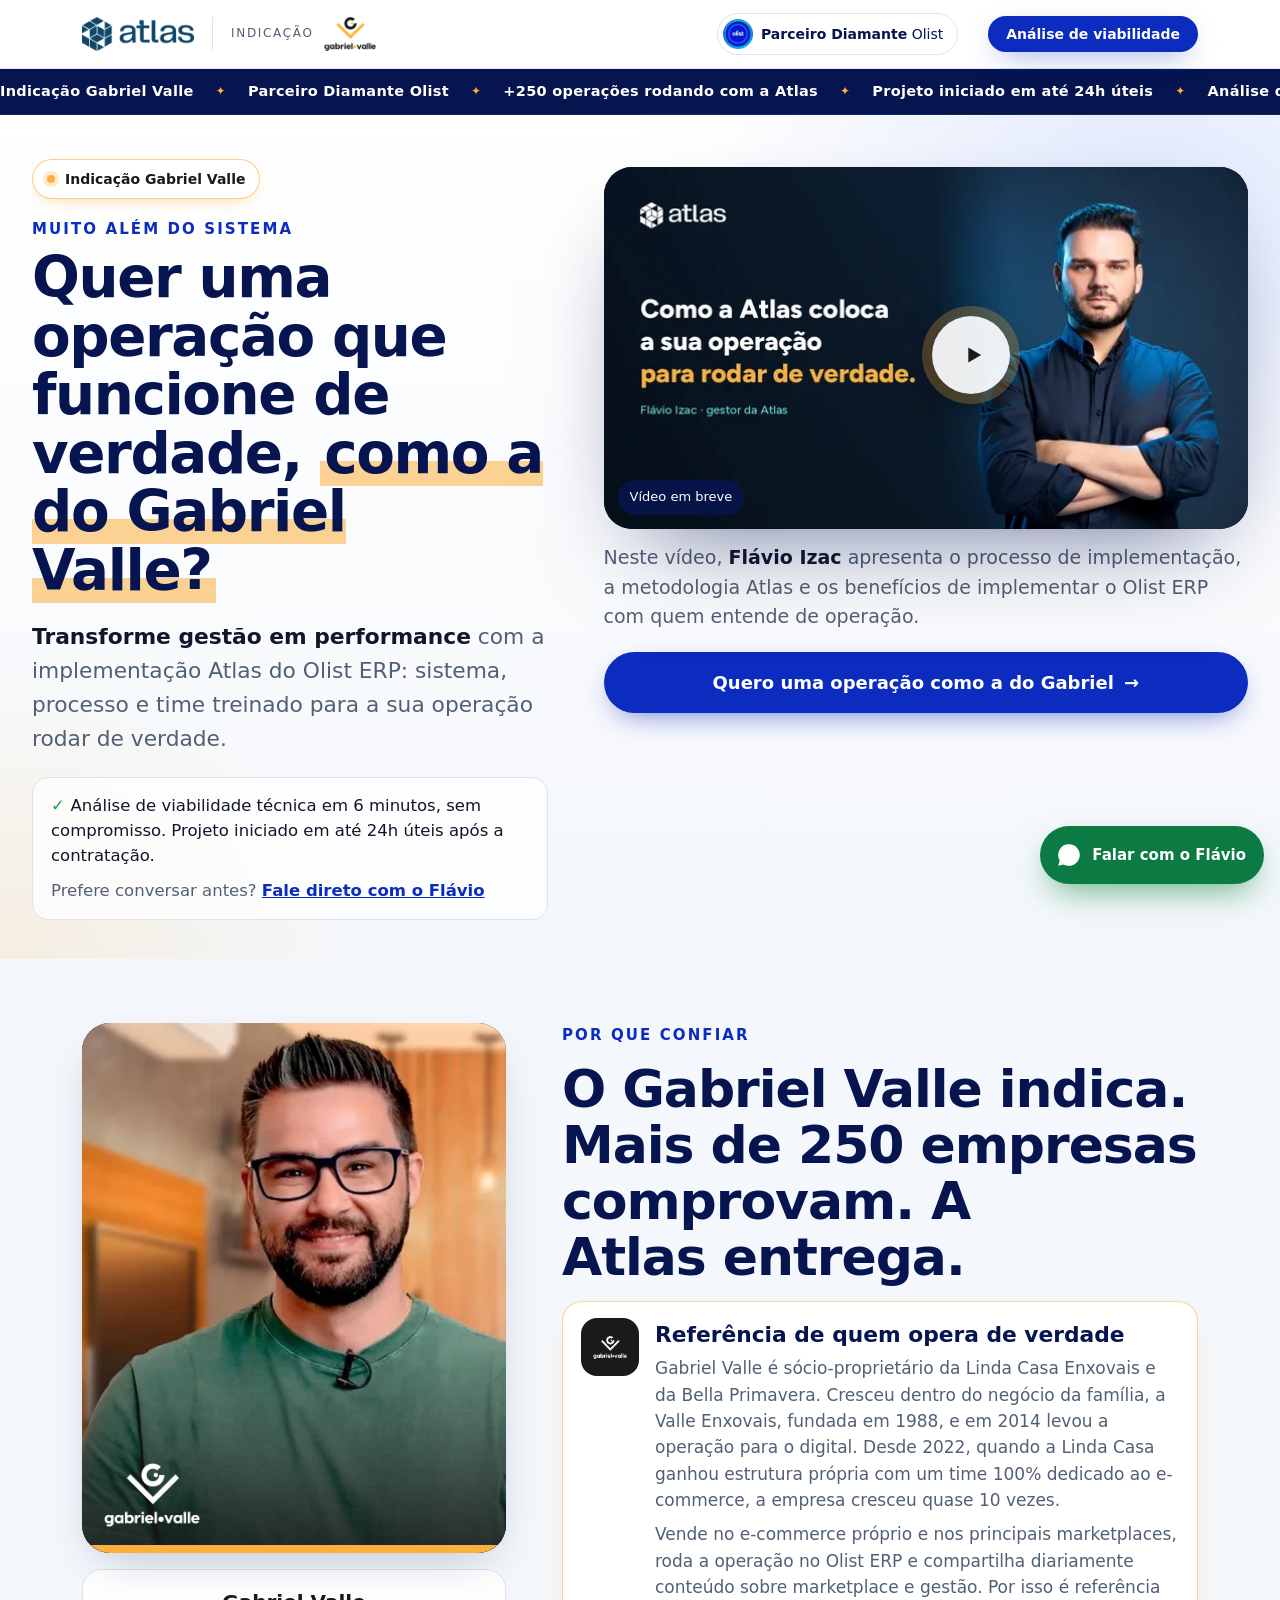
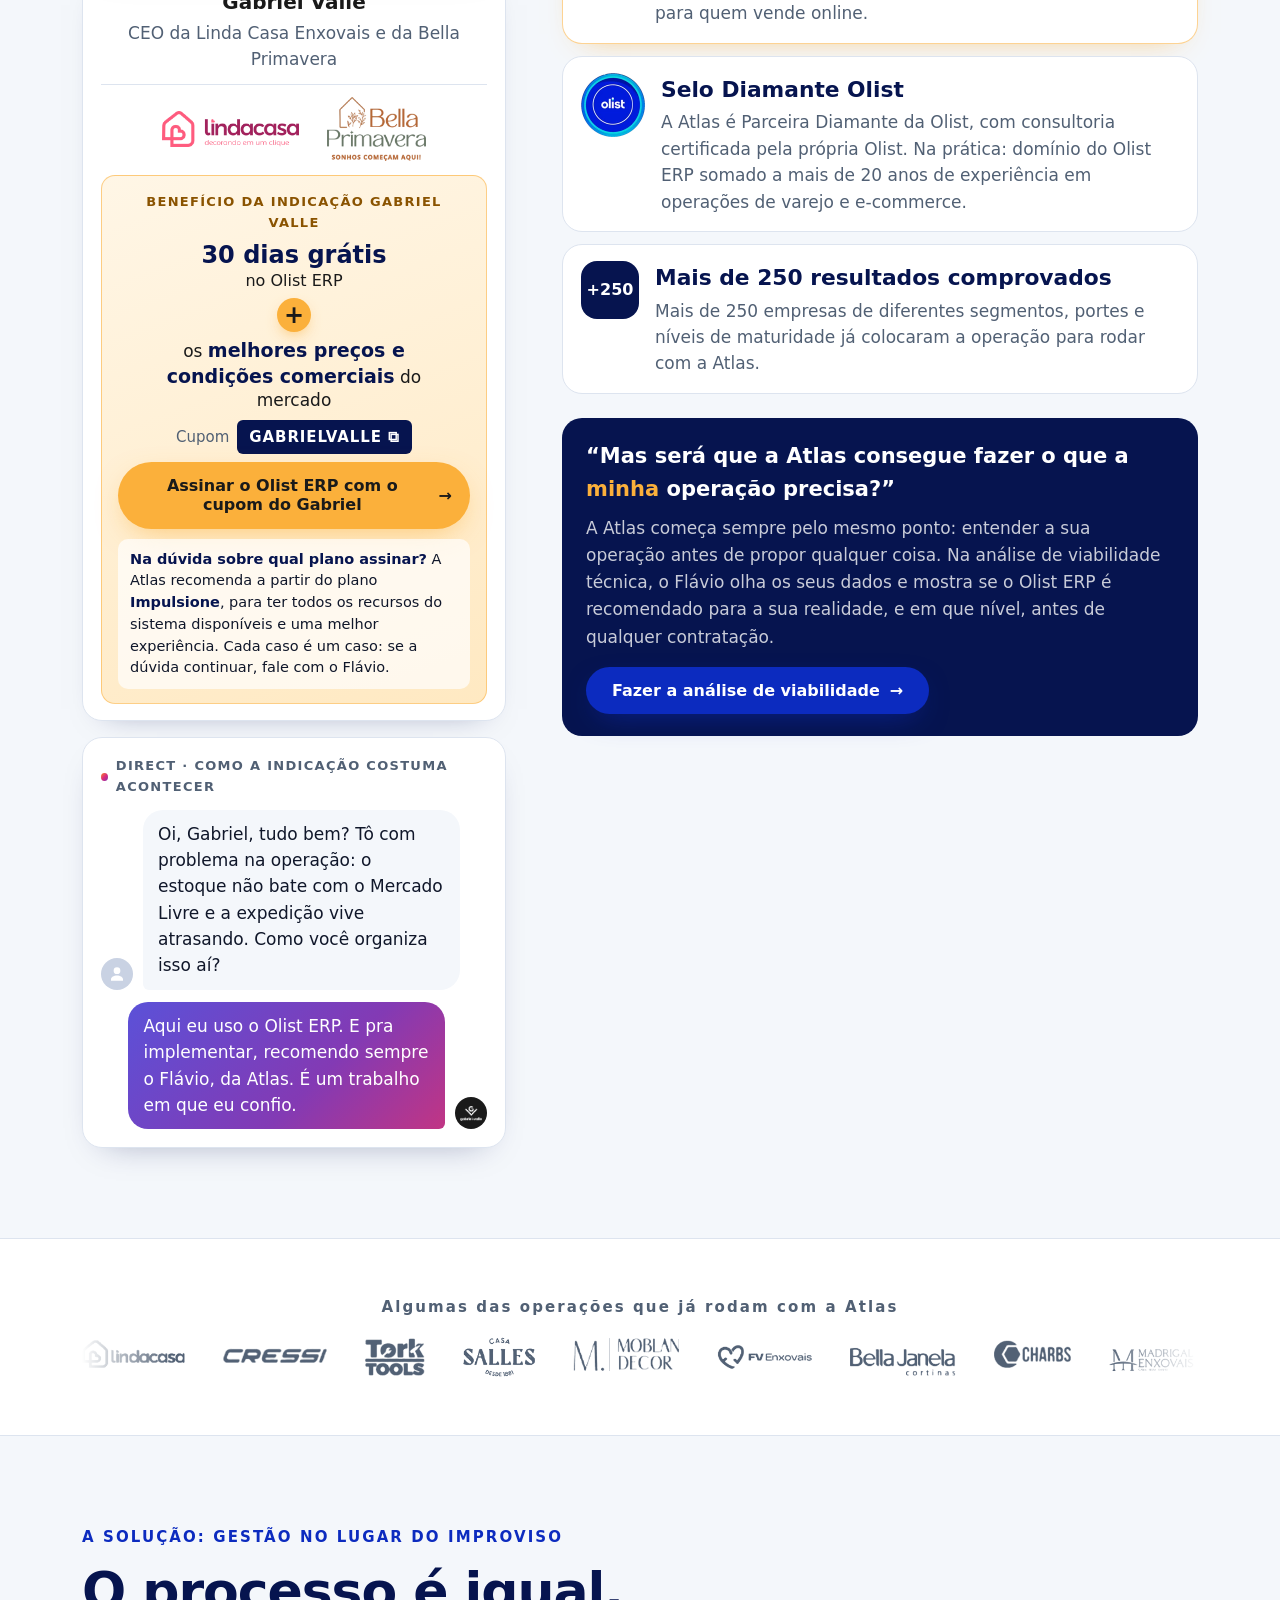
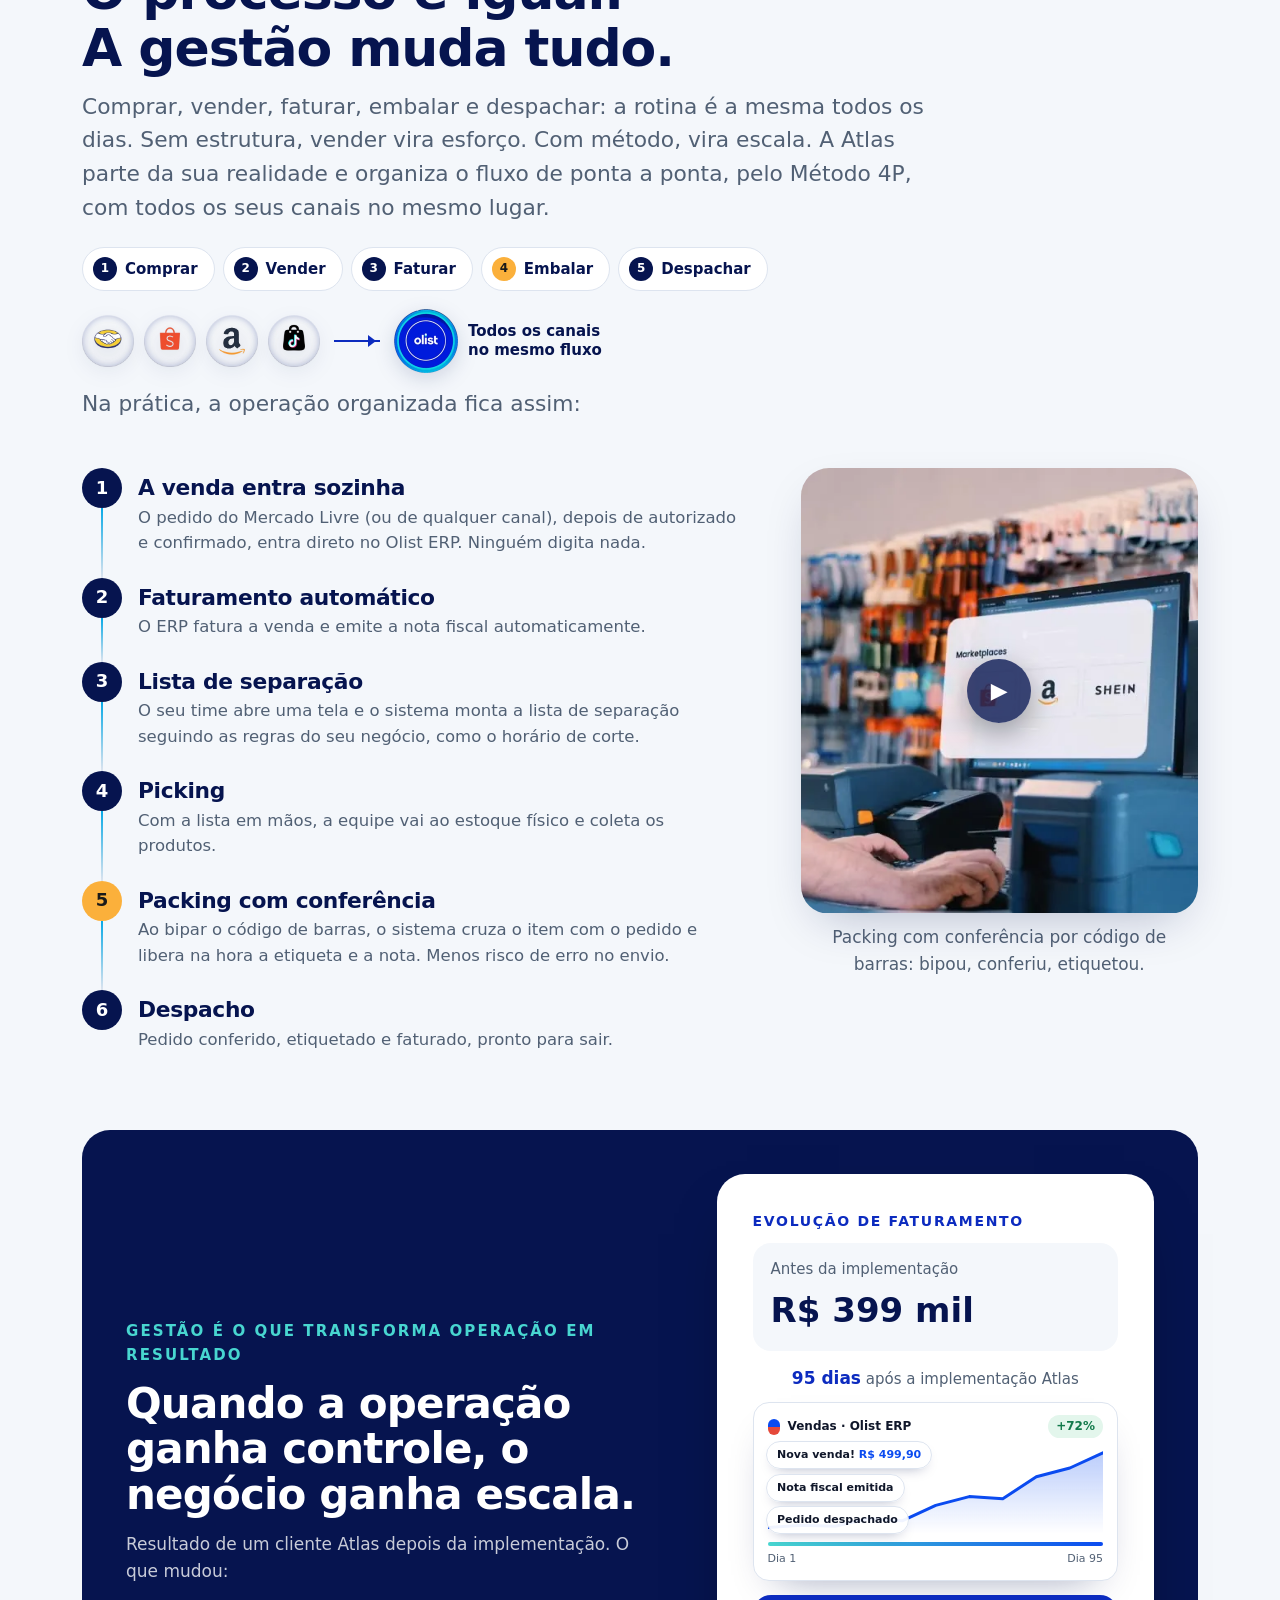
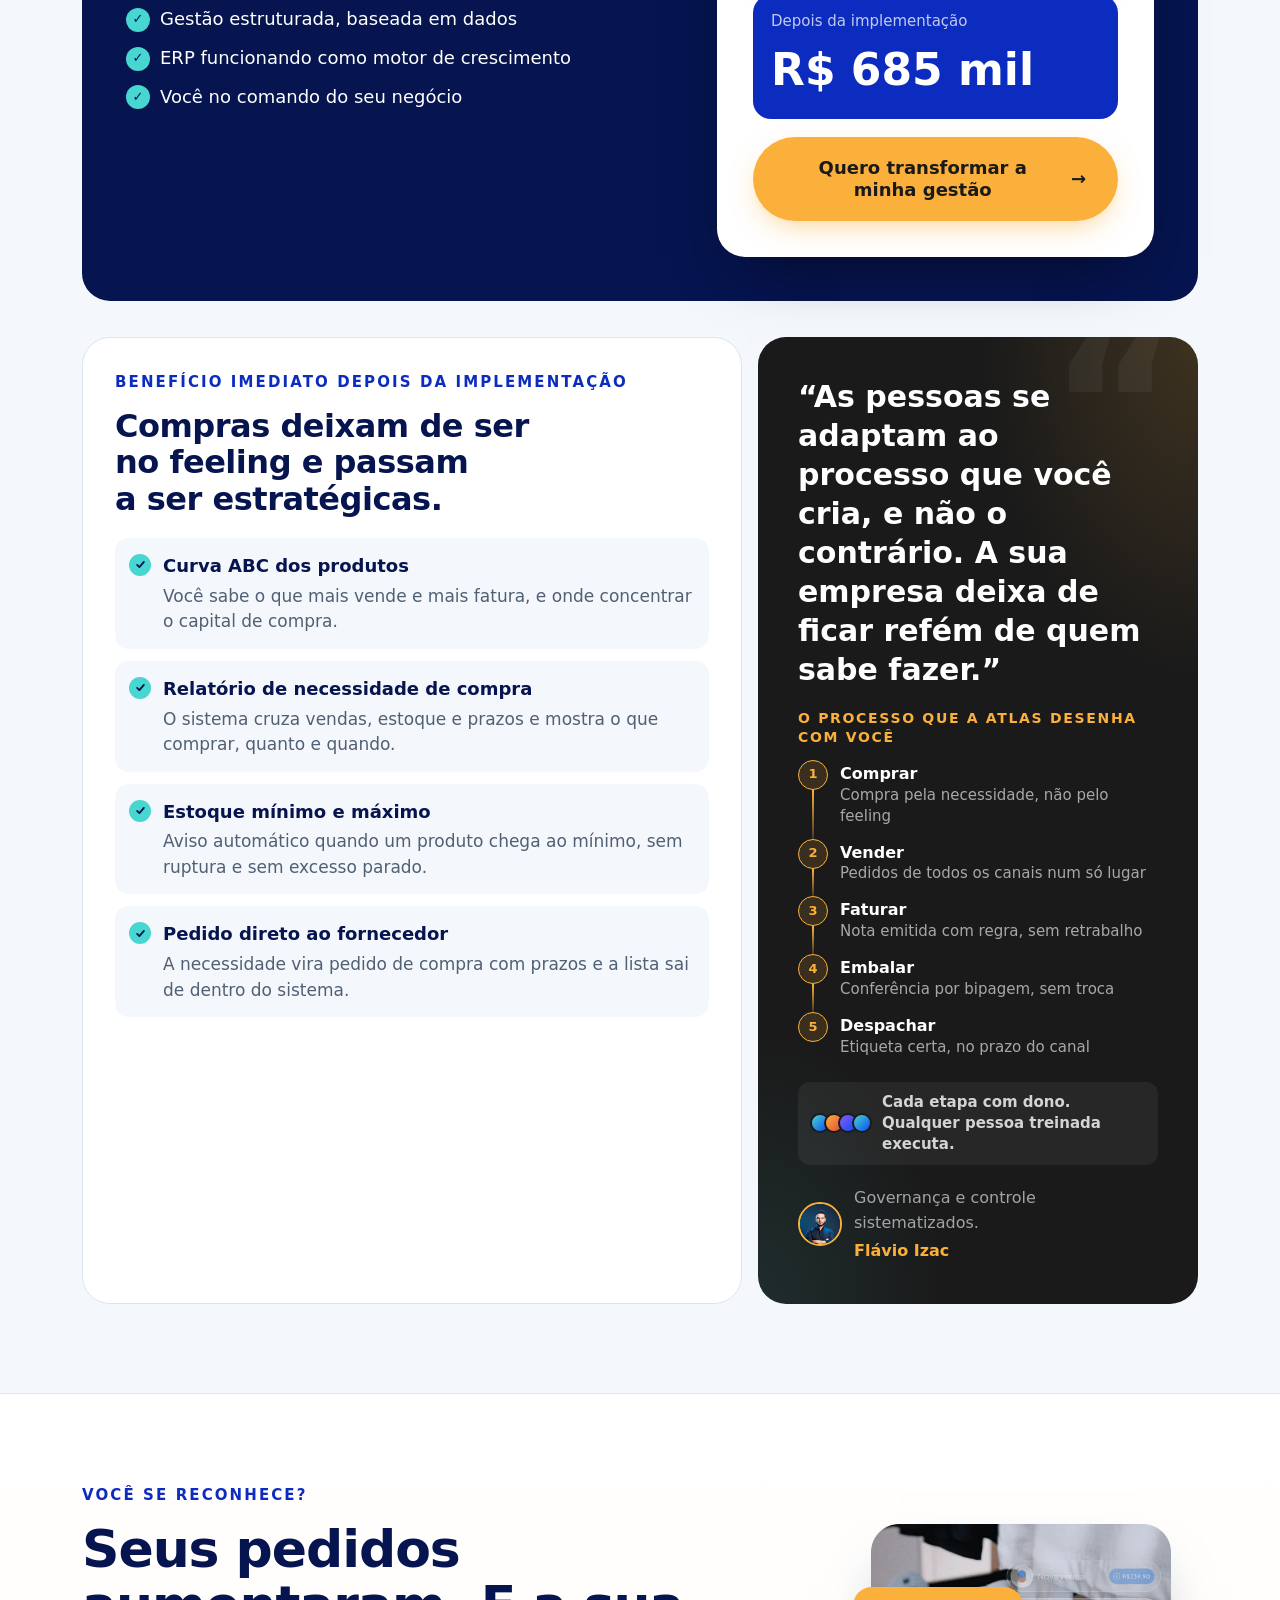
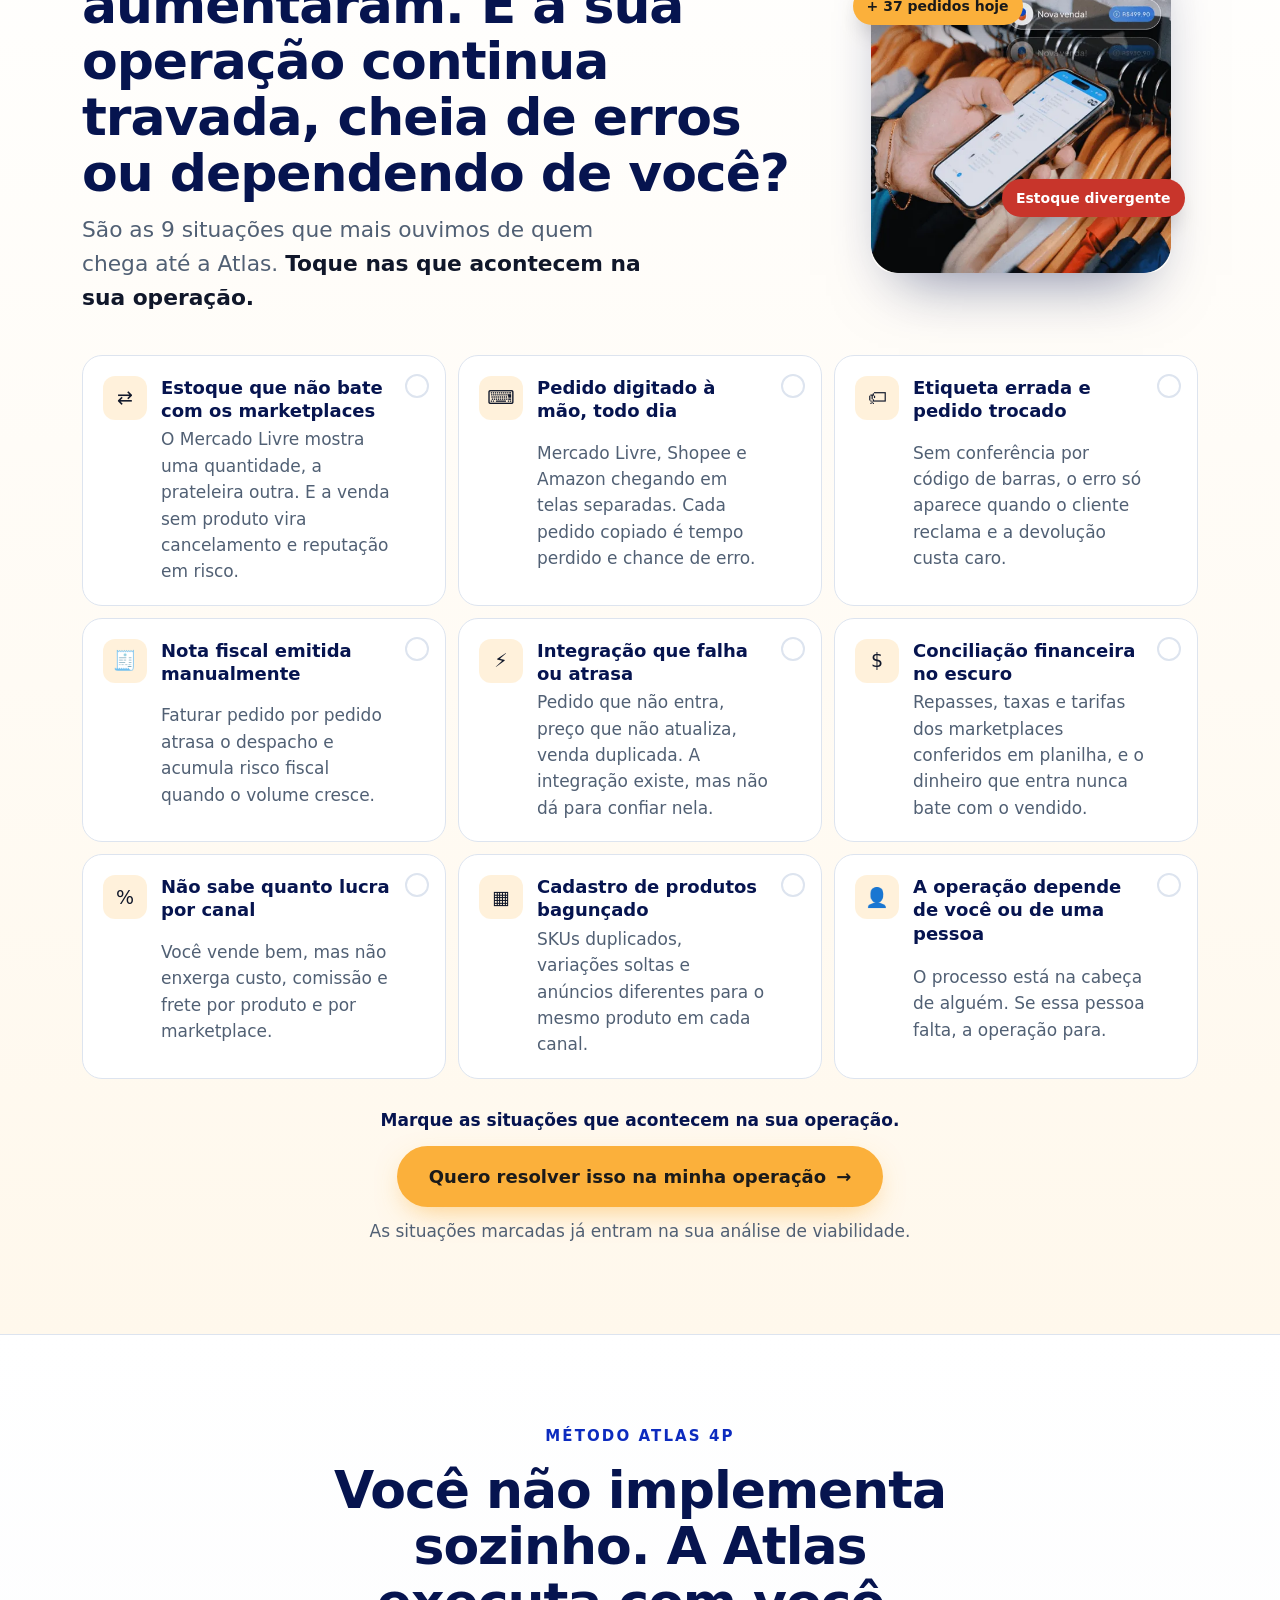
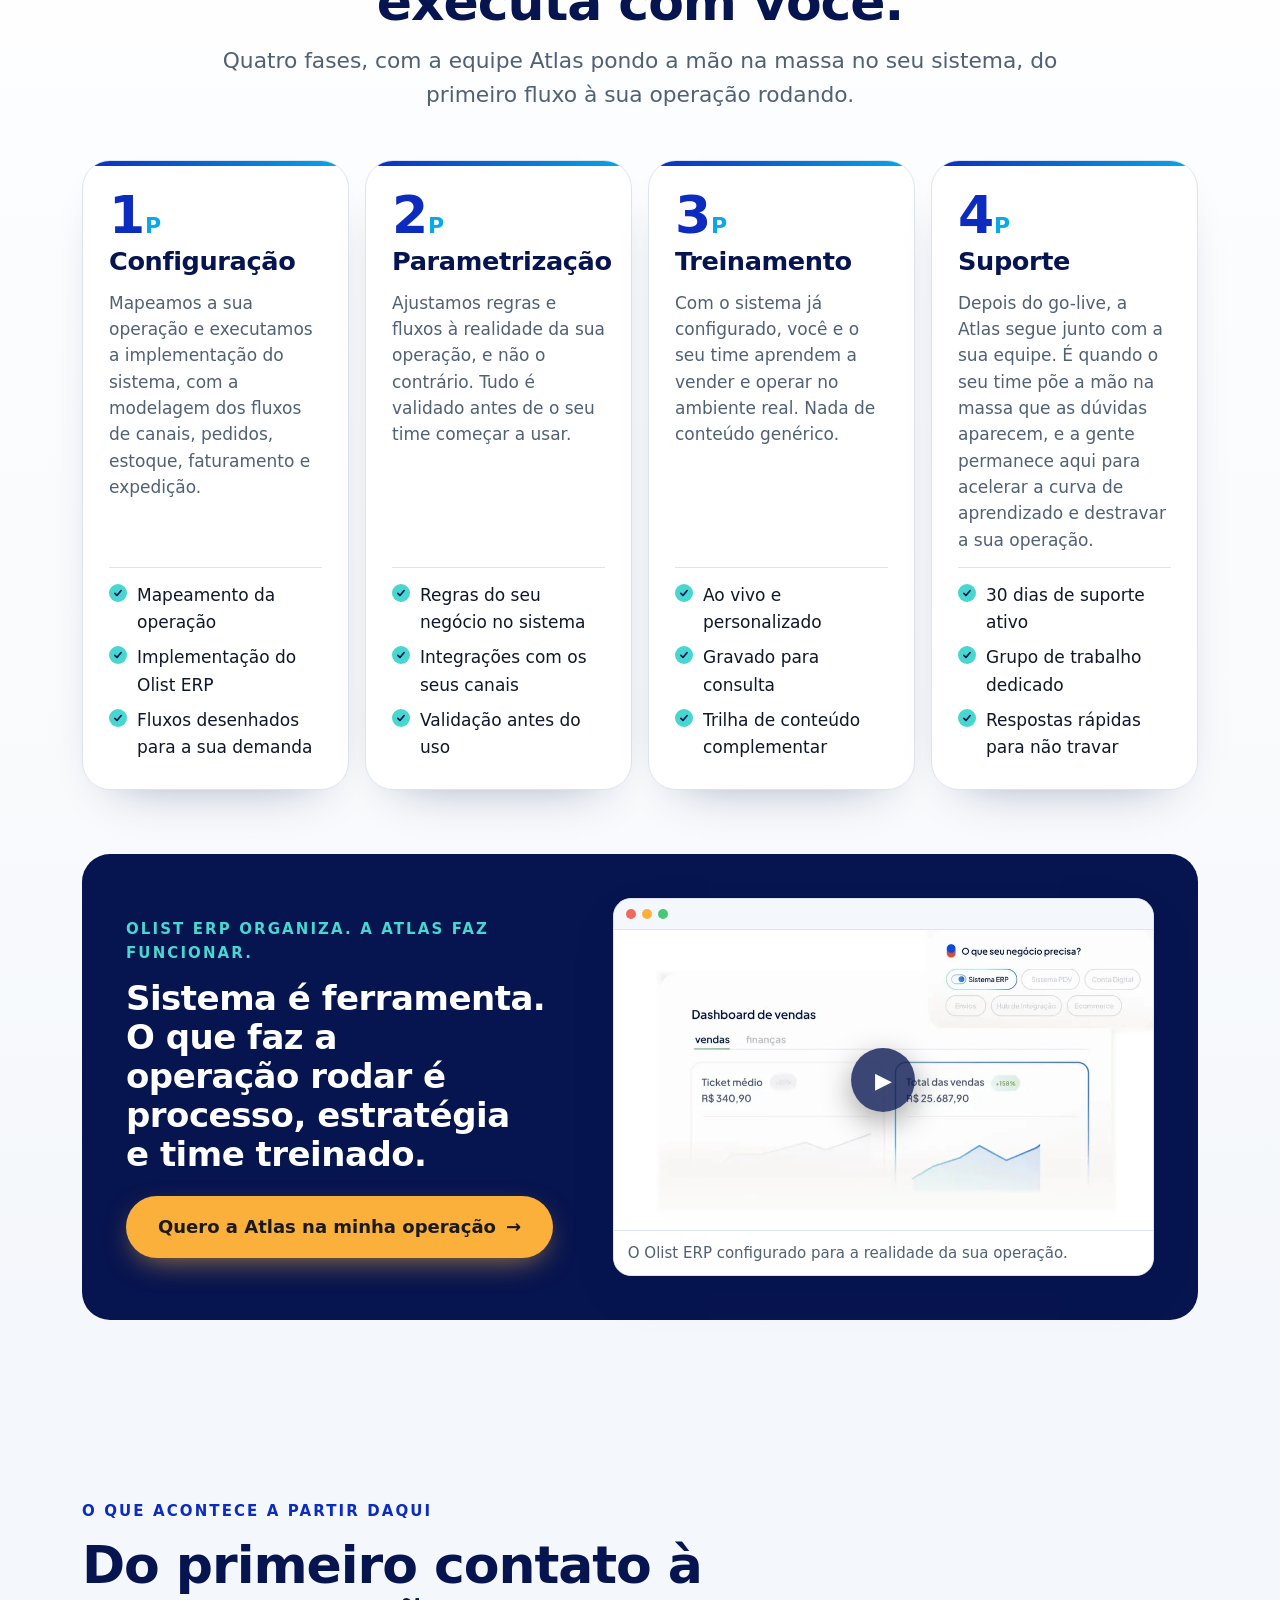
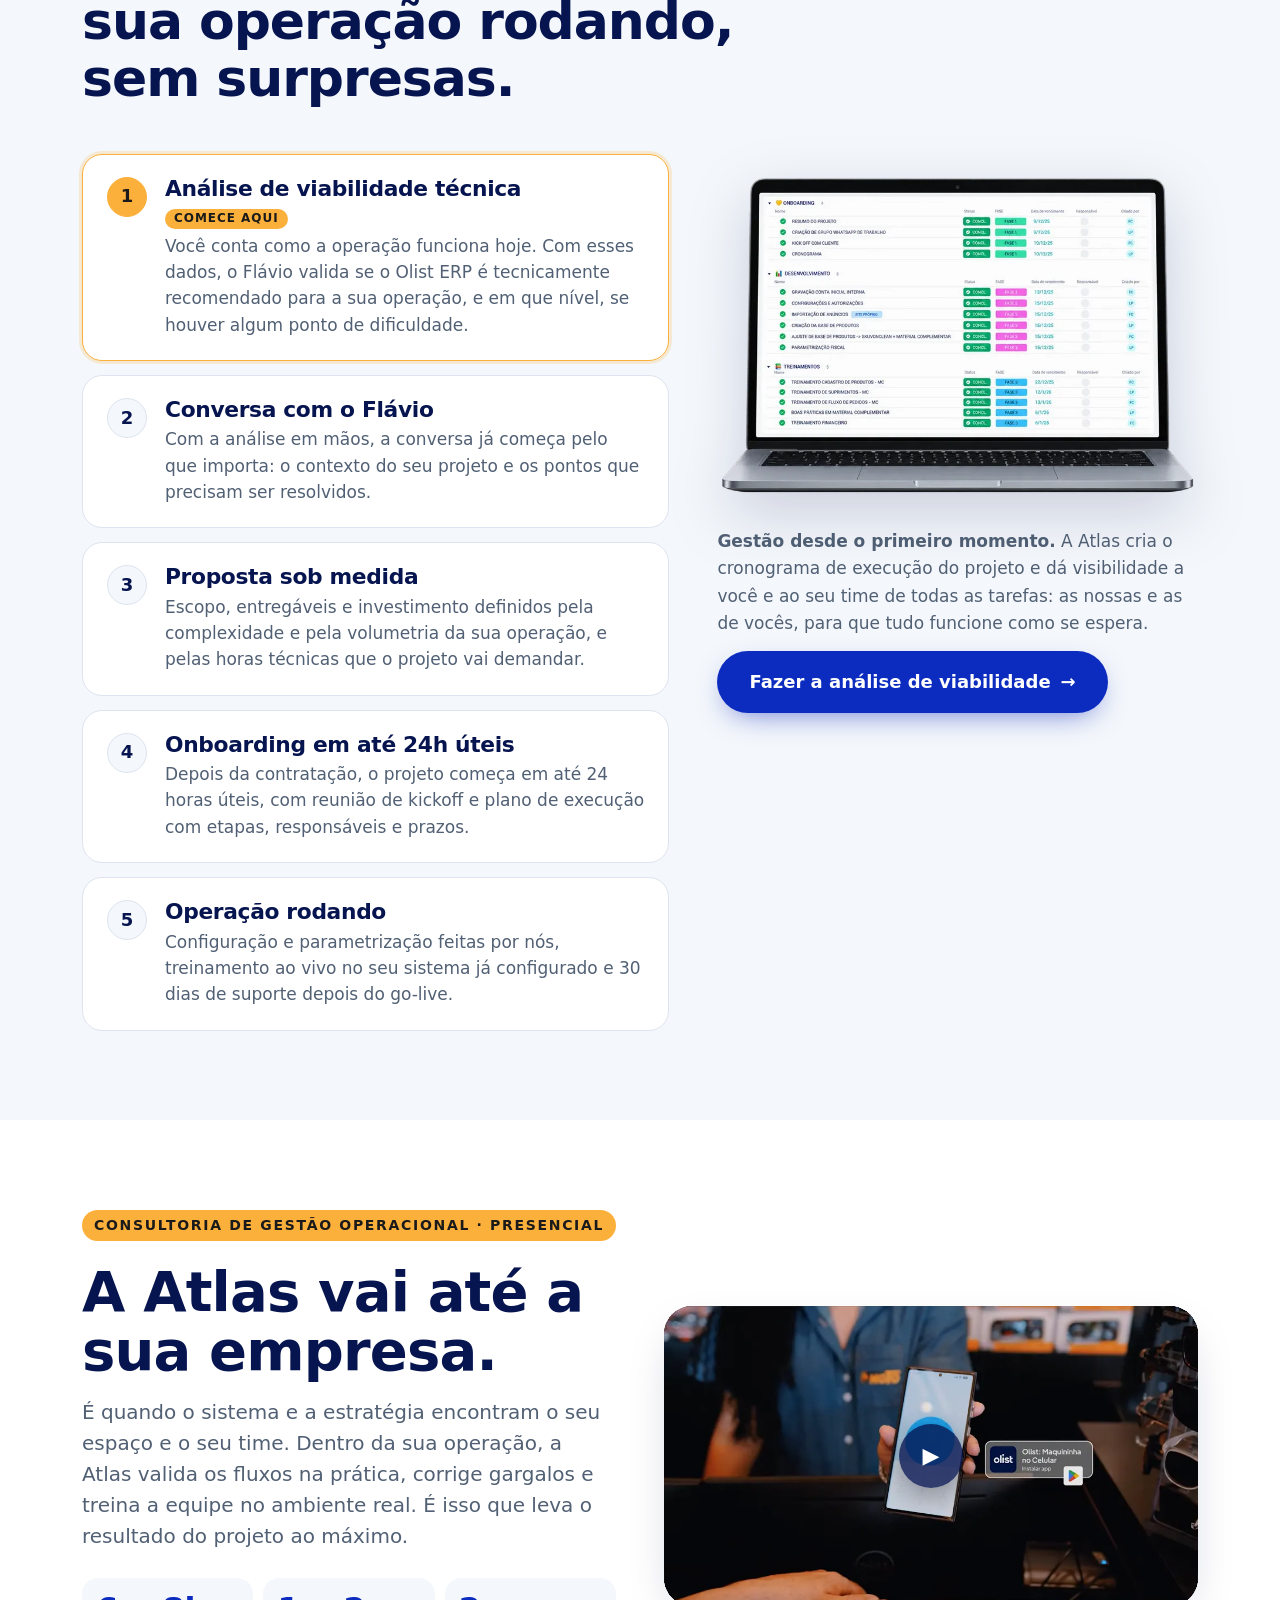
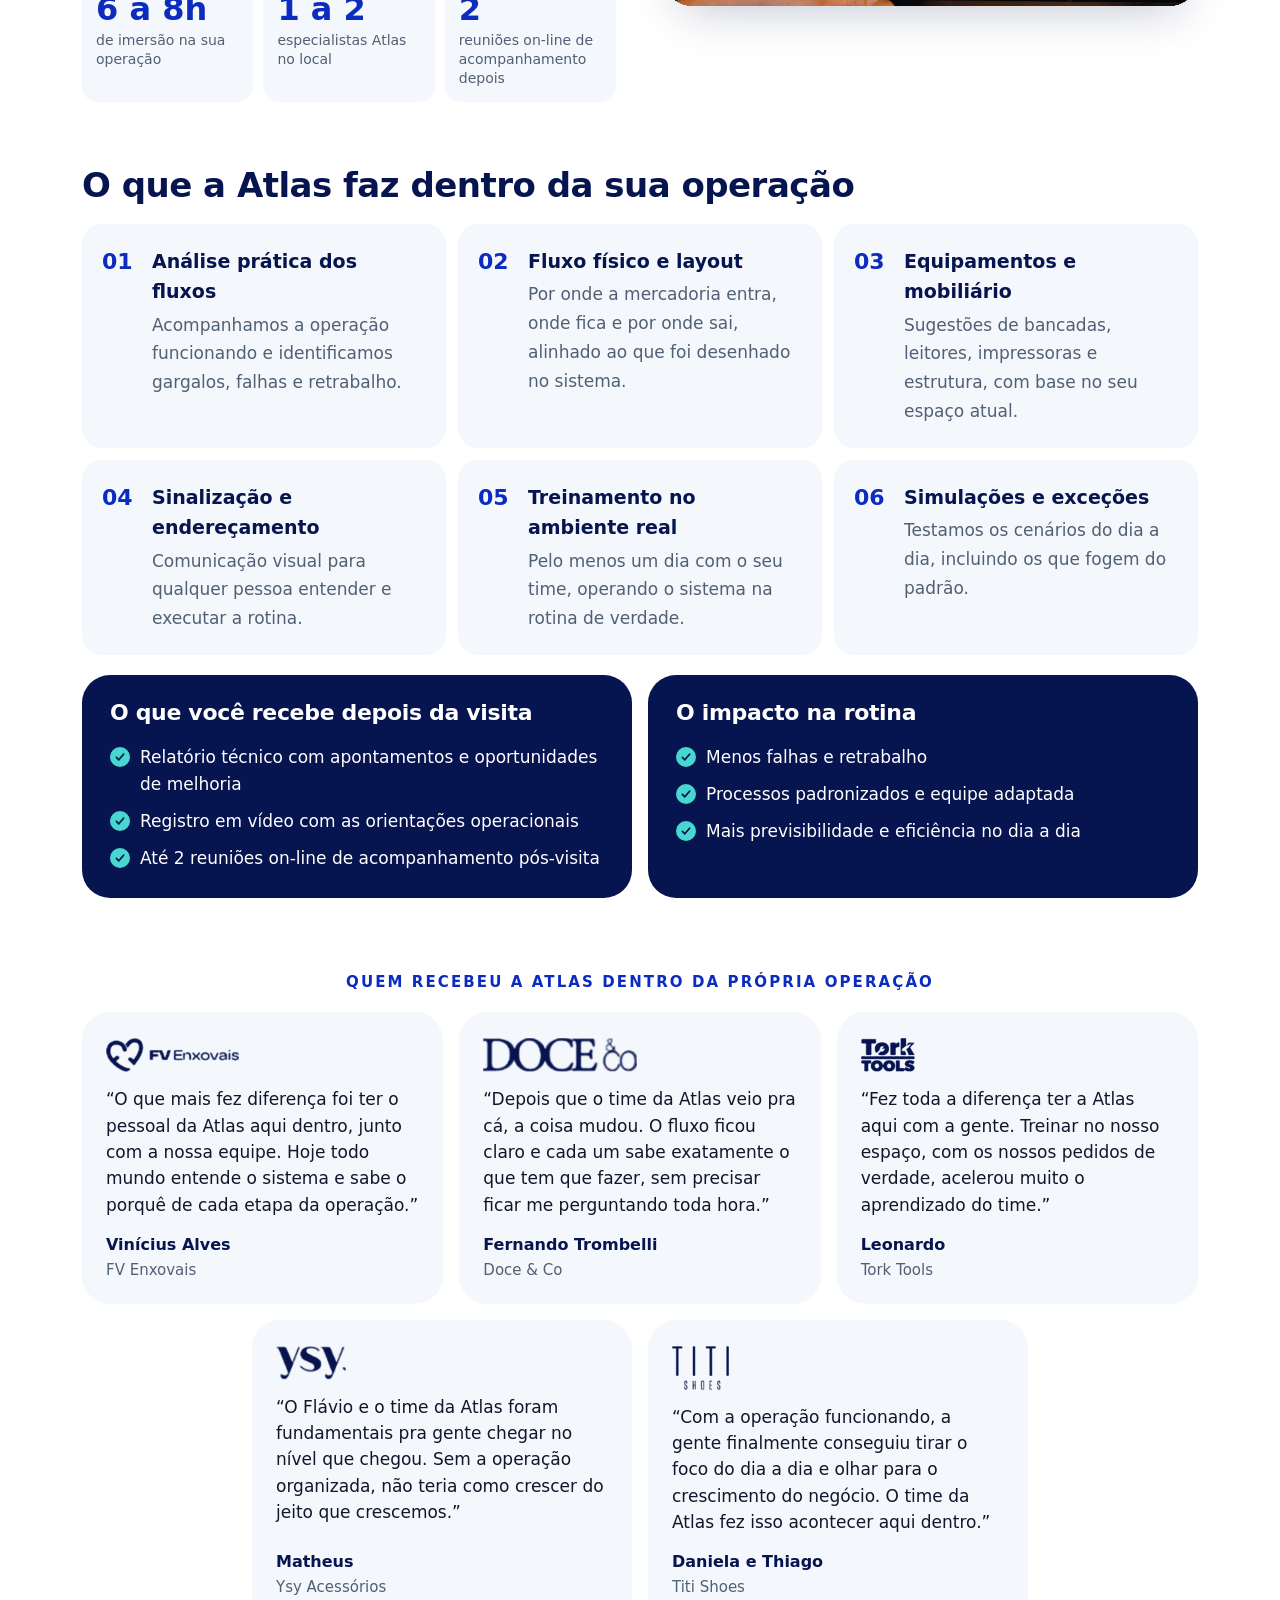
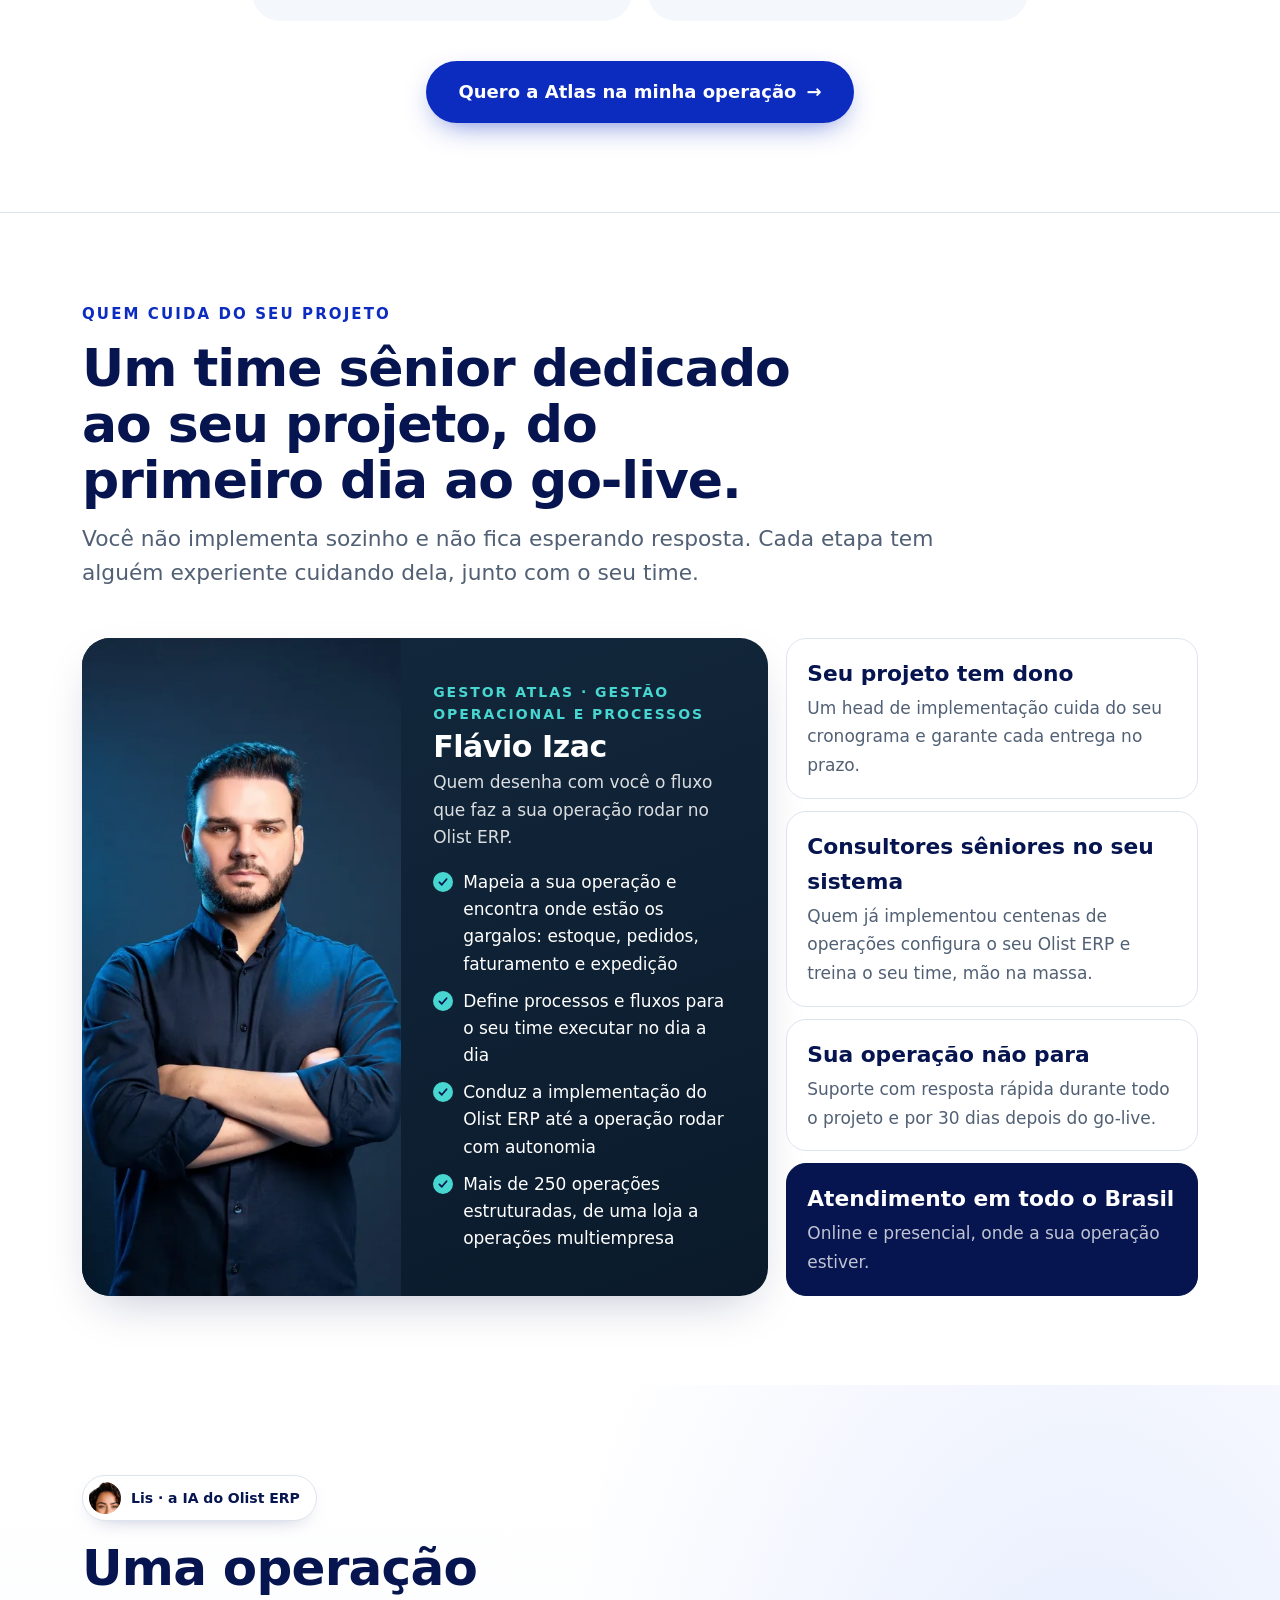
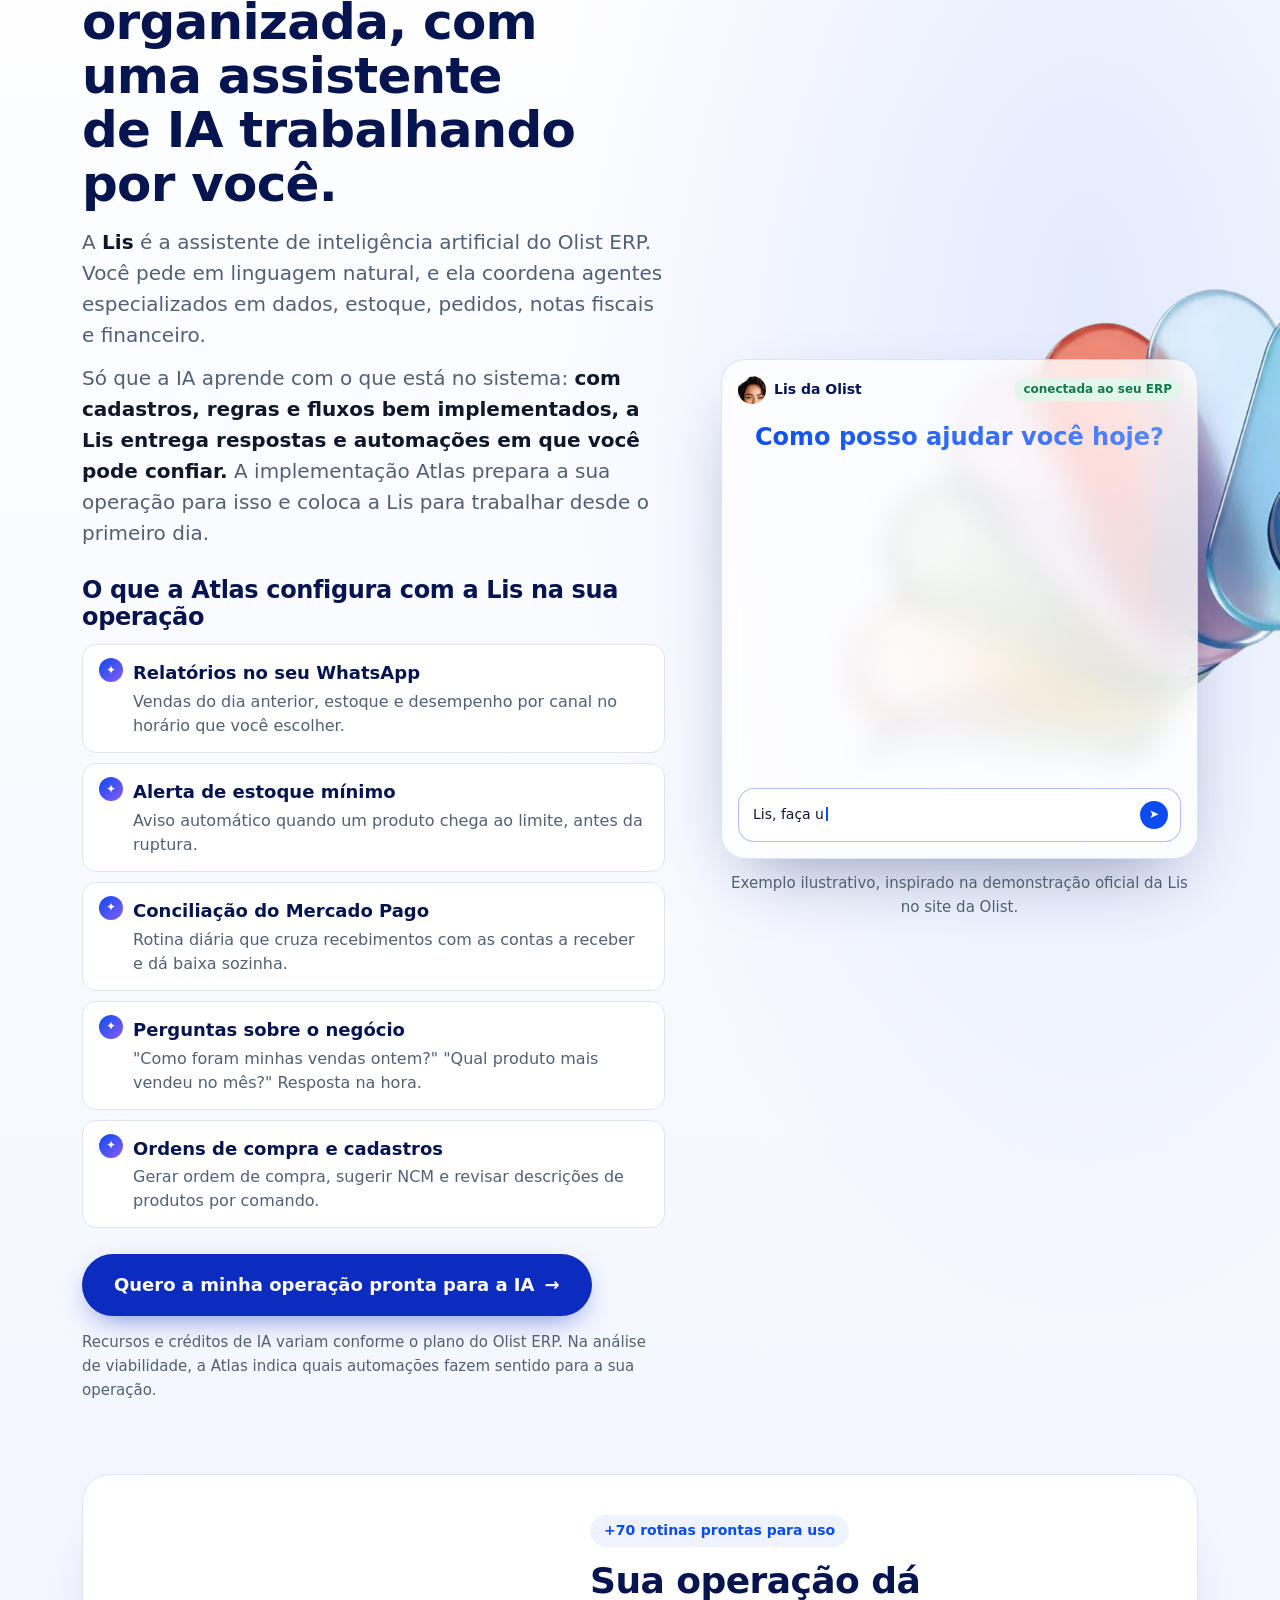
==== commit 8d525776: "Cupom: destaque e recomendação de plano Co-Authored-By: Claude Opus 5.5 <noreply@anthropic.com> Clau" ====
--- a/gabrielvalle/index.html
+++ b/gabrielvalle/index.html
@@ -25,7 +25,7 @@
 <link rel="preload" as="font" href="assets/fonts/Urania-ExtraBold.woff2" type="font/woff2" crossorigin />
 <link rel="preload" as="font" href="assets/fonts/Urania-Regular.woff2" type="font/woff2" crossorigin />
 <link rel="preload" as="image" href="assets/img/vsl-poster-640.webp" imagesrcset="assets/img/vsl-poster-640.webp 640w, assets/img/vsl-poster-960.webp 960w, assets/img/vsl-poster.webp 1280w" imagesizes="(min-width:900px) 560px, 100vw" />
-<link rel="stylesheet" href="assets/css/style.min.css?v=20261102a" />
+<link rel="stylesheet" href="assets/css/style.min.css?v=20261102b" />
 
 <script>
   /*
@@ -121,10 +121,12 @@
           </div>
           <div class="gv-cupom">
             <p class="gv-cupom__tag">Benefício da indicação Gabriel Valle</p>
-            <p class="gv-cupom__title"><b>30 dias grátis</b> no Olist ERP e as melhores condições comerciais do mercado</p>
+            <p class="gv-cupom__title"><b>30 dias grátis</b> no Olist ERP</p>
+            <p class="gv-cupom__plus" aria-hidden="true">+</p>
+            <p class="gv-cupom__deal">os <b>melhores preços e condições comerciais</b> do mercado</p>
             <p class="gv-cupom__code">Cupom <button type="button" class="cupom cupom-copy" data-copy="GABRIELVALLE" aria-label="Copiar o cupom GABRIELVALLE">GABRIELVALLE <span aria-hidden="true">⧉</span></button></p>
             <a class="btn btn--amber gv-cupom__btn" href="https://olist.com/lp/sistema-de-gestao/?parceiro=GABRIELVALLE" target="_blank" rel="noopener" data-olist-link>Assinar o Olist ERP com o cupom do Gabriel <span aria-hidden="true">→</span></a>
-            <p class="gv-cupom__note">Ainda não tem o sistema? Assine por aqui e a Atlas cuida da implementação.</p>
+            <p class="gv-cupom__note"><b>Na dúvida sobre qual plano assinar?</b> A Atlas recomenda a partir do plano <b>Impulsione</b>, para ter todos os recursos do sistema disponíveis e uma melhor experiência. Cada caso é um caso: se a dúvida continuar, fale com o Flávio.</p>
           </div>
         </div>
         <figure class="dm" aria-label="Exemplo de como a indicação costuma acontecer">
@@ -655,7 +657,7 @@
   </div>
 </div>
 
-<script src="assets/js/main.min.js?v=20261102a" defer></script>
-<script src="assets/js/diagnostico.min.js?v=20261102a" defer></script>
+<script src="assets/js/main.min.js?v=20261102b" defer></script>
+<script src="assets/js/diagnostico.min.js?v=20261102b" defer></script>
 </body>
 </html>
--- a/gabrielvalle/assets/css/style.min.css
+++ b/gabrielvalle/assets/css/style.min.css
@@ -1 +1 @@
-:root{--navy:#06144F;--blue:#0C2BBF;--blue-v:#0B4BF0;--mid:#1769B0;--logo:#0F476A;--cyan:#08A9E6;--teal:#48D6D0;--ink:#10172A;--slate:#516074;--line:#DDE4EF;--light:#F4F7FB;--white:#FFFFFF;--amber:#FBB03B;--gv-black:#1A1A1A;--ok:#14915F;--err:#C8352B;--r-sm:12px;--r:20px;--r-lg:28px;--shadow:0 18px 50px -18px rgba(6,20,79,.28);--font:"Urania","Figtree",system-ui,-apple-system,"Segoe UI",Roboto,sans-serif;--gutter:clamp(16px,4vw,32px)}*,*:before,*:after{box-sizing:border-box}html{-webkit-text-size-adjust:100%;scroll-behavior:smooth}body{margin:0;font-family:var(--font);color:var(--ink);background:var(--white);font-size:17px;line-height:1.6;-webkit-font-smoothing:antialiased;overflow-x:hidden}img{max-width:100%;height:auto;display:block}h1,h2,h3{line-height:1.12;margin:0;letter-spacing:-.015em}p{margin:0}a{color:inherit}button{font:inherit;cursor:pointer}.sr-only,.hp{position:absolute!important;width:1px;height:1px;overflow:hidden;clip:rect(0 0 0 0);white-space:nowrap}.skip{position:absolute;left:-999px;top:8px;background:var(--amber);color:var(--gv-black);padding:8px 14px;border-radius:8px;z-index:99}.skip:focus{left:8px}.center{text-align:center;margin-top:40px;display:flex;justify-content:center}.wrap{width:100%;max-width:1180px;margin:0 auto;padding:0 var(--gutter)}.wrap--narrow{max-width:820px}.btn{display:inline-flex;align-items:center;justify-content:center;gap:10px;border:0;border-radius:999px;padding:14px 26px;font-weight:700;font-size:16px;line-height:1.2;text-decoration:none;transition:transform .15s ease,box-shadow .2s ease,background .2s ease}.btn:hover{transform:translateY(-1px)}.btn--lg{padding:18px 30px;font-size:17px}.btn--sm{padding:10px 18px;font-size:14px}.btn--amber{background:var(--amber);color:var(--gv-black);box-shadow:0 10px 30px -10px #fbb03bb3}.btn--amber:hover{background:#ffc05c}.btn--blue{background:var(--blue);color:#fff;box-shadow:0 10px 30px -12px #0c2bbfb3}.btn--blue:hover{background:var(--blue-v)}.btn--ghost{background:transparent;color:var(--slate);padding-left:6px;padding-right:6px}.btn--ghost:hover{color:var(--navy);transform:none}.btn[disabled]{opacity:.55;cursor:not-allowed;transform:none}.cta-pair{display:flex;flex-wrap:wrap;gap:12px}.cta-pair--center{justify-content:center}.pill{display:inline-flex;align-items:center;gap:10px;padding:8px 14px;border-radius:999px;font-size:14px;font-weight:700;background:#fff;color:var(--gv-black);border:1px solid rgba(251,176,59,.6);box-shadow:0 6px 18px -10px #fbb03bcc}.pill .dot{width:8px;height:8px;border-radius:50%;background:var(--amber);box-shadow:0 0 0 4px #fbb03b40}.eyebrow{font-size:13px;letter-spacing:.16em;text-transform:uppercase;font-weight:700;color:var(--blue);margin-bottom:14px}.eyebrow--teal{color:var(--teal)}.hl{color:var(--amber)}.mark{background:linear-gradient(transparent 62%,#fbb03b8c 62%);padding:0 .08em;color:var(--navy)}.topbar{position:sticky;top:0;z-index:40;background:#fffffff0;backdrop-filter:saturate(1.4) blur(12px);-webkit-backdrop-filter:saturate(1.4) blur(12px);border-bottom:1px solid var(--line)}.topbar__in{display:flex;align-items:center;gap:18px;height:68px}.topbar__brand img{width:112px}.cobrand{display:flex;align-items:center;gap:10px;padding-left:18px;border-left:1px solid var(--line);color:var(--slate);font-size:12px;letter-spacing:.14em;text-transform:uppercase}.cobrand img{width:52px}.topbar__cta{margin-left:auto}.hero{position:relative;background:linear-gradient(180deg,#fff 0%,var(--light) 100%);overflow:hidden;padding:clamp(36px,6vw,80px) 0 clamp(52px,7vw,96px)}.hero__bg{position:absolute;inset:0;pointer-events:none;background:radial-gradient(50% 60% at 90% 10%,rgba(11,75,240,.12),transparent 70%),radial-gradient(40% 50% at 0% 100%,rgba(251,176,59,.14),transparent 70%)}.hero__grid{position:relative;display:grid;grid-template-columns:1fr;gap:36px;align-items:center}.hero h1{font-size:clamp(36px,5.6vw,62px);font-weight:800;color:var(--navy);margin:22px 0 20px}.lead{font-size:clamp(17px,1.6vw,20px);color:var(--slate);max-width:580px}.lead strong{color:var(--ink)}.hero__cta{margin-top:22px;display:flex;flex-direction:column;gap:12px;align-items:flex-start}.micro{font-size:13.5px;color:var(--slate)}.vsl{position:relative;border-radius:var(--r-lg);overflow:hidden;background:#0a1a2b;aspect-ratio:16/9;box-shadow:0 30px 70px -30px #06144f8c}.vsl iframe,.vsl video{position:absolute;inset:0;width:100%;height:100%;border:0}.vsl__facade{all:unset;position:absolute;inset:0;cursor:pointer;display:block}.vsl__facade img{width:100%;height:100%;object-fit:cover;transition:transform .5s ease,filter .3s ease}.vsl__facade:hover img{transform:scale(1.02);filter:brightness(.92)}.vsl__facade:focus-visible{outline:3px solid var(--amber);outline-offset:-3px}.vsl__play{position:absolute;left:57%;top:52%;transform:translate(-50%,-50%);width:78px;height:78px;border-radius:50%;background:var(--amber);color:var(--gv-black);display:grid;place-items:center;box-shadow:0 0 0 10px #fbb03b40,0 14px 40px #00000073;animation:pulse 2.4s ease-in-out infinite}.vsl__play svg{margin-left:4px}.vsl__badge{position:absolute;left:14px;bottom:14px;background:#06144fd9;color:#fff;font-size:13px;font-weight:500;padding:7px 12px;border-radius:999px}.vsl.is-soon .vsl__play{background:#ffffffeb}.vsl__caption{margin-top:14px;font-size:15px;color:var(--slate)}.vsl__caption strong{color:var(--ink)}@keyframes pulse{0%,to{box-shadow:0 0 0 10px #fbb03b40,0 14px 40px #00000073}50%{box-shadow:0 0 0 18px #fbb03b14,0 14px 40px #00000073}}.section{padding:clamp(64px,9vw,112px) 0}.section--light{background:var(--light)}.section--navy{background:var(--navy);color:#fff}.section__head{max-width:780px;margin-bottom:clamp(32px,5vw,52px)}.section__head h2{font-size:clamp(28px,3.8vw,42px);font-weight:800;color:var(--navy)}.section__head p:not(.eyebrow){margin-top:14px;color:var(--slate);font-size:18px}.section__head--inv h2{color:#fff}.section__head--inv p:not(.eyebrow){color:#ffffffb8}.gv{display:grid;grid-template-columns:1fr;gap:32px;align-items:center}.gv__photo{position:relative;border-radius:var(--r-lg);overflow:hidden;box-shadow:var(--shadow);aspect-ratio:4/5;background:var(--gv-black)}.gv__photo>img:first-child{width:100%;height:100%;object-fit:cover;object-position:50% 25%}.gv__photo:before{content:"";position:absolute;inset:auto 0 0;height:40%;background:linear-gradient(transparent,#1a1a1ad9);z-index:1}.gv__photo:after{content:"";position:absolute;inset:auto 0 0;height:8px;background:var(--amber);z-index:2}.gv__logo{position:absolute;left:22px;bottom:26px;width:96px;z-index:2}.gv__copy h2{font-size:clamp(28px,3.8vw,42px);font-weight:800;color:var(--navy);margin-bottom:16px}.gv__copy>p:not(.eyebrow){color:var(--slate);font-size:17.5px}.gv__copy strong{color:var(--ink)}.dm{margin:26px 0 0;padding:18px;background:#fff;border:1px solid var(--line);border-radius:var(--r);display:flex;flex-direction:column;gap:12px;box-shadow:0 14px 34px -22px #06144f66}.dm figcaption{display:flex;align-items:center;gap:8px;font-size:12px;letter-spacing:.1em;text-transform:uppercase;font-weight:700;color:var(--slate)}.dm__dot{width:8px;height:8px;border-radius:50%;background:linear-gradient(135deg,#f58529,#dd2a7b,#8134af)}.dm__row{display:flex;align-items:flex-end;gap:10px}.dm__row--out{justify-content:flex-end}.dm__row p{max-width:82%;padding:11px 15px;border-radius:20px;font-size:15.5px;line-height:1.45}.dm__row--in p{background:var(--light);color:var(--ink);border-bottom-left-radius:6px}.dm__row--out p{background:linear-gradient(135deg,#5b51d8,#833ab4 60%,#c13584);color:#fff;border-bottom-right-radius:6px}.dm__avatar{flex:none;width:32px;height:32px;border-radius:50%;background:#c9d2e3;display:grid;place-items:center;color:#fff}.dm__avatar svg{width:18px;height:18px}.dm__avatar--gv{background:var(--gv-black)}.dm__avatar--gv img{width:22px}.formula{list-style:none;margin:0 0 clamp(36px,5vw,52px);padding:0;display:grid;grid-template-columns:1fr;gap:12px}.formula li{background:var(--light);border-radius:var(--r);padding:20px;border:1px solid var(--line);position:relative}.formula b{display:block;font-size:19px;color:var(--navy);margin-bottom:4px}.formula span{font-size:14.5px;color:var(--slate)}.formula li:not(.formula__result):not(:nth-child(4)):after{content:"+";position:absolute;right:-12px;top:50%;transform:translateY(-50%);width:24px;height:24px;border-radius:50%;background:var(--blue);color:#fff;font-weight:800;display:none;place-items:center;z-index:1}.pains{list-style:none;padding:0;margin:0;display:grid;grid-template-columns:1fr;gap:14px}.pains li{display:flex;gap:16px;align-items:flex-start;padding:22px;border:1px solid var(--line);border-radius:var(--r);background:#fff;font-size:16.5px;color:var(--ink)}.flow{display:grid;grid-template-columns:1fr;gap:28px;align-items:start}.flow__steps{list-style:none;margin:0;padding:0;display:grid}.flow__steps li{display:flex;gap:16px;position:relative;padding-bottom:22px}.flow__steps li:not(:last-child):before{content:"";position:absolute;left:19px;top:40px;bottom:0;width:2px;background:linear-gradient(var(--cyan),var(--line))}.flow__steps b{flex:none;width:40px;height:40px;border-radius:50%;display:grid;place-items:center;background:var(--navy);color:#fff;font-weight:800;position:relative;z-index:1}.flow__steps li:nth-child(5) b{background:var(--amber);color:var(--gv-black)}.flow__steps h3{font-size:18px;color:var(--navy);margin:8px 0 4px}.flow__steps p{color:var(--slate);font-size:15.5px}.flow__media{margin:0;position:sticky;top:90px}.flow__media video{width:100%;height:auto;aspect-ratio:482/540;object-fit:cover;border-radius:var(--r-lg);background:#0b0b0b;box-shadow:var(--shadow);display:block}.flow__media figcaption{margin-top:10px;font-size:14px;color:var(--slate);text-align:center}.flow__extra{display:grid;grid-template-columns:1fr;gap:16px;margin-top:clamp(28px,4vw,44px)}.buy{background:#fff;border:1px solid var(--line);border-radius:var(--r-lg);padding:clamp(22px,3vw,32px)}.buy h3{font-size:22px;color:var(--navy);font-weight:800;margin-bottom:16px}.buy__chain{list-style:none;margin:0;padding:0;display:grid;gap:8px;counter-reset:b}.buy__chain li{counter-increment:b;display:flex;align-items:center;gap:12px;font-size:15px;color:var(--ink);background:var(--light);border-radius:12px;padding:10px 14px}.buy__chain li:before{content:counter(b);flex:none;width:24px;height:24px;border-radius:50%;background:var(--teal);color:var(--navy);font-size:13px;font-weight:800;display:grid;place-items:center}.gov{margin:0;background:var(--gv-black);color:#fff;border-radius:var(--r-lg);padding:clamp(24px,3.4vw,40px);display:flex;flex-direction:column;justify-content:space-between;gap:20px}.gov p{font-size:clamp(20px,2.4vw,26px);font-weight:700;line-height:1.3}.gov footer{font-size:14px;color:#fff9}.gov footer span{display:block;color:var(--amber);font-weight:700;margin-top:2px}.pillars{list-style:none;padding:0;margin:0;display:grid;grid-template-columns:1fr;gap:16px}.pillars li{padding:28px;border-radius:var(--r);background:linear-gradient(160deg,#ffffff14,#ffffff05);border:1px solid rgba(255,255,255,.12)}.pillars b{display:inline-block;font-size:14px;font-weight:800;color:var(--navy);background:var(--teal);padding:4px 10px;border-radius:8px;margin-bottom:16px}.pillars h3{font-size:22px;margin-bottom:8px}.pillars p{color:#ffffffbf;font-size:15.5px}.pillars strong{color:#fff}.pillars__extra{margin-top:12px;font-size:14px!important;color:var(--teal)!important;font-weight:500}.scope{margin-top:clamp(40px,6vw,64px);padding-top:clamp(32px,5vw,48px);border-top:1px solid rgba(255,255,255,.12)}.scope header h3{font-size:clamp(22px,2.8vw,30px);font-weight:800;max-width:720px;margin-bottom:24px}.scope article{background:#fff;color:var(--ink);border-radius:var(--r);padding:26px}.scope h4{margin:0 0 10px;font-size:20px;color:var(--navy)}.scope article p:not(.scope__who){color:var(--slate);font-size:15.5px;margin-bottom:10px}.scope em{color:var(--navy)}.ops{display:grid;grid-template-columns:1fr;gap:32px;align-items:center}.ops h2{font-size:clamp(28px,3.8vw,42px);font-weight:800;color:var(--navy);margin-bottom:14px}.ops__copy>p:not(.eyebrow){color:var(--slate);font-size:18px;margin-bottom:22px}.ops__list{list-style:none;margin:0;padding:0;display:grid;gap:12px}.ops__list li{padding:16px 18px 16px 52px;border:1px solid var(--line);border-radius:var(--r-sm);position:relative;background:#fff}.ops__list li:before{content:"";position:absolute;left:16px;top:18px;width:22px;height:22px;border-radius:50%;background:var(--teal) url("data:image/svg+xml,%3Csvg xmlns='http://www.w3.org/2000/svg' viewBox='0 0 20 20'%3E%3Cpath d='M5.5 10.5l3 3 6-7' fill='none' stroke='%2306144F' stroke-width='2.2' stroke-linecap='round' stroke-linejoin='round'/%3E%3C/svg%3E") center/16px no-repeat}.ops__list b{display:block;color:var(--navy)}.ops__list span{color:var(--slate);font-size:15px}.ops__plan{margin:0}.ops__plan svg{width:100%;height:auto;max-width:460px;margin:0 auto;display:block}.ops__plan figcaption{text-align:center;font-size:14px;color:var(--slate);margin-top:8px}.ticks{list-style:none;padding:0;margin:18px 0 0;display:grid;gap:10px}.ticks li{position:relative;padding-left:30px;font-size:15px}.ticks li:before{content:"";position:absolute;left:0;top:3px;width:20px;height:20px;border-radius:50%;background:var(--teal) url("data:image/svg+xml,%3Csvg xmlns='http://www.w3.org/2000/svg' viewBox='0 0 20 20'%3E%3Cpath d='M5.5 10.5l3 3 6-7' fill='none' stroke='%2306144F' stroke-width='2.2' stroke-linecap='round' stroke-linejoin='round'/%3E%3C/svg%3E") center/16px no-repeat}.team{display:grid;grid-template-columns:1fr;gap:18px}.lead-card{display:grid;grid-template-columns:1fr;background:linear-gradient(160deg,#14293e,#0a1a2b);color:#fff;border-radius:var(--r-lg);overflow:hidden;box-shadow:var(--shadow)}.lead-card>img{width:100%;aspect-ratio:4/3;object-fit:cover;object-position:50% 22%}.lead-card>div{padding:clamp(22px,3vw,32px)}.lead-card__role{font-size:12px;letter-spacing:.14em;text-transform:uppercase;color:var(--teal);font-weight:700}.lead-card h3{font-size:30px;font-weight:800;margin:4px 0 6px}.roles{list-style:none;margin:0;padding:0;display:grid;gap:12px;align-content:center}.roles li{background:#fff;border:1px solid var(--line);border-radius:var(--r);padding:18px 20px}.roles b{display:block;color:var(--navy);margin-bottom:2px}.roles span{font-size:14.5px;color:var(--slate)}.roles__base{background:var(--navy)!important;border-color:var(--navy)!important}.roles__base b{color:#fff}.roles__base span{color:#ffffffbf}.journey{list-style:none;padding:0;margin:0;display:grid;gap:14px}.journey li{display:flex;gap:18px;align-items:flex-start;background:#fff;border-radius:var(--r);padding:22px 24px;border:1px solid var(--line)}.journey__n{flex:none;width:40px;height:40px;border-radius:50%;display:grid;place-items:center;font-weight:800;background:var(--light);color:var(--navy);border:1px solid var(--line)}.journey h3{font-size:19px;color:var(--navy);margin-bottom:4px;display:flex;flex-wrap:wrap;gap:8px;align-items:center}.journey h3 em{font-style:normal;font-size:12px;font-weight:700;letter-spacing:.08em;text-transform:uppercase;color:var(--gv-black);background:var(--amber);padding:3px 9px;border-radius:999px}.journey p{color:var(--slate);font-size:15.5px}.journey li.is-current{border-color:var(--amber);box-shadow:0 0 0 3px #fbb03b33}.journey li.is-current .journey__n{background:var(--amber);border-color:var(--amber);color:var(--gv-black)}.onboard{list-style:none;margin:24px 0 0;padding:0;display:grid;grid-template-columns:1fr;gap:12px}.onboard li{background:var(--navy);color:#fff;border-radius:var(--r);padding:18px 20px}.onboard b{display:block;color:var(--teal);margin-bottom:4px}.onboard span{font-size:14.5px;color:#ffffffc7}.pricing{margin-top:28px;display:grid;grid-template-columns:1fr;gap:24px;align-items:center;background:var(--light);border:1px solid var(--line);border-radius:var(--r-lg);padding:clamp(22px,3.4vw,36px)}.pricing h3{font-size:clamp(22px,2.8vw,30px);font-weight:800;color:var(--navy);margin-bottom:10px}.pricing p:not(.eyebrow){color:var(--slate);margin-bottom:20px}.pricing strong{color:var(--ink)}.offer{border-radius:var(--r-lg);background:linear-gradient(135deg,var(--blue-v),var(--blue) 55%,var(--navy));color:#fff;padding:clamp(28px,5vw,56px);display:grid;gap:28px;box-shadow:var(--shadow)}.offer .eyebrow{color:var(--teal)}.offer h2{font-size:clamp(26px,3.4vw,38px);font-weight:800}.faq{display:grid;gap:12px}.faq details{background:#fff;border:1px solid var(--line);border-radius:var(--r);padding:0 22px}.faq summary{cursor:pointer;list-style:none;padding:20px 32px 20px 0;font-weight:700;color:var(--navy);position:relative}.faq summary::-webkit-details-marker{display:none}.faq summary:after{content:"+";position:absolute;right:0;top:50%;transform:translateY(-50%);font-size:24px;color:var(--blue);transition:transform .2s}.faq details[open] summary:after{transform:translateY(-50%) rotate(45deg)}.faq details p{padding:0 0 20px;color:var(--slate)}.final{background:var(--gv-black);color:#fff;padding:clamp(64px,9vw,104px) 0;text-align:center}.final__in{display:flex;flex-direction:column;align-items:center;gap:18px}.final__logos{display:flex;align-items:center;gap:14px;margin-bottom:6px}.final__logos img:first-child{width:60px}.final__logos img:last-child{width:104px}.final__logos span{color:#ffffff80;font-weight:800;font-size:20px}.final h2{font-size:clamp(30px,4.4vw,48px);font-weight:800;max-width:820px}.final p{color:#ffffffb8;max-width:580px;font-size:18px}.footer{background:var(--navy);color:#ffffffb3;padding:44px 0 calc(96px + env(safe-area-inset-bottom));font-size:14px}.footer__in{display:grid;gap:12px}.footer__in img{width:104px;margin-bottom:6px}.footer__links{display:flex;flex-wrap:wrap;gap:8px 20px}.footer__links a{color:#fff;text-decoration:none;word-break:break-word}.footer__legal{font-size:13px;color:#ffffff80}.mbar{display:flex;gap:10px;position:fixed;left:0;right:0;bottom:0;z-index:30;padding:12px var(--gutter) calc(12px + env(safe-area-inset-bottom));background:#fffffff5;border-top:1px solid var(--line);transform:translateY(110%);transition:transform .3s ease}.mbar.is-on{transform:none}.mbar__main{flex:1}.reveal{opacity:0;transform:translateY(18px);transition:opacity .7s ease,transform .7s ease}.reveal.is-in{opacity:1;transform:none}@media (max-width:599px){.cobrand__label{display:none}.cobrand{padding-left:12px}.cobrand img{width:42px}.topbar__brand img{width:92px}.topbar__cta{padding:9px 14px;font-size:13px}.cta-pair .btn,.hero__cta .btn{width:100%}.vsl__play{width:64px;height:64px}}@media (min-width:600px){.pains,.pillars,.onboard,.formula{grid-template-columns:1fr 1fr}}@media (min-width:900px){.hero__grid{grid-template-columns:1fr 1.05fr;gap:56px}.gv{grid-template-columns:.8fr 1.2fr;gap:56px}.formula{grid-template-columns:repeat(5,1fr)}.formula li:not(.formula__result):not(:nth-child(4)):after{display:grid}.formula li:nth-child(4):after{content:"=";position:absolute;right:-12px;top:50%;transform:translateY(-50%);width:24px;height:24px;border-radius:50%;background:var(--amber);color:var(--gv-black);font-weight:800;display:grid;place-items:center;z-index:1}.pains{grid-template-columns:repeat(3,1fr)}.flow{grid-template-columns:1.25fr .75fr;gap:56px}.flow__extra{grid-template-columns:1.2fr .8fr}.pillars{grid-template-columns:repeat(4,1fr)}.ops{grid-template-columns:1.1fr .9fr;gap:56px}.team{grid-template-columns:1.25fr .75fr;align-items:stretch}.lead-card{grid-template-columns:1fr 1.15fr}.lead-card>div{align-self:center}.lead-card>img{aspect-ratio:auto;height:100%}.onboard{grid-template-columns:repeat(4,1fr)}.pricing{grid-template-columns:1fr 1fr}.offer{grid-template-columns:1.2fr 1fr;align-items:center}.mbar{display:none}.footer{padding-bottom:44px}}@media (max-width:899px){.flow__media{position:static;max-width:380px;margin:0 auto}}body.diag-open{overflow:hidden}.diag{position:fixed;inset:0;z-index:100;background:#040c30b8;backdrop-filter:blur(6px);-webkit-backdrop-filter:blur(6px);display:flex;justify-content:center;align-items:stretch}.diag[hidden]{display:none}.diag__panel{background:#fff;width:100%;max-width:760px;display:flex;flex-direction:column;height:100%;height:100dvh;animation:diagIn .35s ease}@keyframes diagIn{0%{opacity:0;transform:translateY(24px)}to{opacity:1;transform:none}}@media (min-width:800px){.diag{align-items:center;padding:24px}.diag__panel{height:min(900px,calc(100dvh - 48px));border-radius:var(--r-lg);overflow:hidden;box-shadow:0 40px 120px -30px #0009}}.diag__head{display:flex;align-items:center;justify-content:space-between;padding:14px var(--gutter);border-bottom:1px solid var(--line)}.diag__brand{display:flex;align-items:center;gap:12px;font-size:13px;color:var(--slate)}.diag__brand img{width:84px}.diag__sep{width:1px;height:22px;background:var(--line)}.diag__ref b{color:var(--gv-black);background:#fbb03b40;padding:2px 8px;border-radius:999px;font-weight:700}.diag__close{border:0;background:var(--light);width:40px;height:40px;border-radius:50%;font-size:16px;color:var(--slate)}.diag__close:hover{background:var(--line);color:var(--navy)}.diag__progress{height:4px;background:var(--light)}.diag__progress span{display:block;height:100%;width:0;background:linear-gradient(90deg,var(--blue),var(--cyan));transition:width .4s ease}.diag__steplabel{padding:14px var(--gutter) 0;font-size:13px;color:var(--slate);font-weight:500;letter-spacing:.02em}.diag__body{flex:1;overflow-y:auto;padding:8px var(--gutter) 28px;-webkit-overflow-scrolling:touch;overscroll-behavior:contain}.diag__foot[hidden]{display:none}.diag__foot{display:flex;justify-content:space-between;align-items:center;gap:12px;padding:14px var(--gutter) calc(14px + env(safe-area-inset-bottom));border-top:1px solid var(--line);background:#fff}.diag__foot [data-next]{min-width:180px}.step h3{font-size:clamp(24px,3.2vw,30px);color:var(--navy);font-weight:800;margin:6px 0 8px}.step__intro{color:var(--slate);margin-bottom:22px;font-size:16px}.q{margin:0 0 26px;border:0;padding:0;min-width:0}.q>legend{display:block;font-weight:700;color:var(--ink);margin-bottom:6px;font-size:16.5px;padding:0}.q__help{font-size:14px;color:var(--slate);margin:-2px 0 12px;line-height:1.5}.q__opt{font-weight:400;color:var(--slate);font-size:14px}.q.has-error .q__err{display:block}.q__err{display:none;color:var(--err);font-size:14px;margin-top:8px;font-weight:500}.field{display:block;margin-bottom:16px}.field>span{display:block;font-weight:700;font-size:15px;margin-bottom:6px;color:var(--ink)}.input,.textarea{width:100%;font:inherit;font-size:16px;color:var(--ink);background:#fff;border:1.5px solid var(--line);border-radius:var(--r-sm);padding:13px 14px;transition:border-color .15s,box-shadow .15s}.textarea{min-height:110px;resize:vertical;line-height:1.5}.input:focus,.textarea:focus{outline:none;border-color:var(--blue);box-shadow:0 0 0 4px #0c2bbf1f}.field.has-error .input,.field.has-error .textarea{border-color:var(--err)}.field.has-error .q__err{display:block}.grid2{display:grid;grid-template-columns:1fr;gap:0 16px}@media (min-width:600px){.grid2{grid-template-columns:1fr 1fr}}.chips{display:flex;flex-wrap:wrap;gap:10px}.chip{position:relative}.chip input{position:absolute;opacity:0;inset:0;margin:0;cursor:pointer}.chip span{display:inline-flex;align-items:center;gap:8px;padding:11px 16px;border:1.5px solid var(--line);border-radius:999px;font-size:15px;font-weight:500;color:var(--ink);background:#fff;transition:all .15s;user-select:none}.chip input:hover+span{border-color:var(--mid)}.chip input:focus-visible+span{outline:3px solid var(--cyan);outline-offset:2px}.chip input:checked+span{background:var(--navy);border-color:var(--navy);color:#fff}.chip input[type=checkbox]:checked+span:before{content:"\2713";font-weight:800;color:var(--teal)}.opts{display:grid;gap:10px}.opt{position:relative;display:block}.opt input{position:absolute;opacity:0;inset:0;margin:0;cursor:pointer}.opt>span{display:block;padding:15px 16px;border:1.5px solid var(--line);border-radius:var(--r-sm);background:#fff;transition:all .15s;height:100%}.opt b{display:block;color:var(--ink);font-size:15.5px}.opt small{display:block;color:var(--slate);font-size:13.5px;line-height:1.45;margin-top:3px}.opt input:hover+span{border-color:var(--mid)}.opt input:focus-visible+span{outline:3px solid var(--cyan);outline-offset:2px}.opt input:checked+span{border-color:var(--blue);background:#0c2bbf0d;box-shadow:inset 0 0 0 1px var(--blue)}.count{display:flex;flex-wrap:wrap;gap:8px}.count .chip span{min-width:52px;justify-content:center}.company{border:1.5px solid var(--line);border-radius:var(--r);padding:20px clamp(16px,3vw,24px);margin-bottom:18px;background:linear-gradient(180deg,var(--light),#fff 90px)}.company__head{display:flex;align-items:center;justify-content:space-between;gap:10px;margin-bottom:14px}.company__head h4{margin:0;font-size:18px;color:var(--navy);display:flex;align-items:center;gap:10px}.company__head h4 i{font-style:normal;display:inline-grid;place-items:center;width:30px;height:30px;border-radius:50%;background:var(--navy);color:#fff;font-size:14px}.linkbtn{border:0;background:none;color:var(--blue);font-weight:700;font-size:14px;padding:4px 0;text-decoration:underline;text-underline-offset:3px}.cnpj-info{margin-top:8px;font-size:14px;border-radius:10px;padding:10px 12px;display:none}.cnpj-info.is-ok{display:block;background:#14915f14;color:#0e6b46}.cnpj-info.is-warn{display:block;background:#fbb03b24;color:#7a4a00}.cnpj-info.is-load{display:block;background:var(--light);color:var(--slate)}.cnpj-info b{color:inherit}.links{margin-top:14px;display:grid;gap:12px}.linkrow{background:#fff;border:1px dashed var(--line);border-radius:var(--r-sm);padding:12px 14px}.linkrow label>span{display:flex;align-items:center;gap:8px;font-weight:700;font-size:14.5px;margin-bottom:6px}.linkrow .tag{font-size:11px;font-weight:700;letter-spacing:.06em;text-transform:uppercase;background:var(--light);color:var(--slate);padding:2px 7px;border-radius:6px}.linkrow .skipline{display:flex;align-items:center;gap:8px;font-size:13.5px;color:var(--slate);margin-top:8px}.linkrow .warn{font-size:13px;color:#7a4a00;margin-top:6px;display:none}.linkrow.is-warn .warn{display:block}.linkrow.has-error .input{border-color:var(--err)}.linkrow.has-error .q__err{display:block}.note{background:var(--light);border-left:4px solid var(--cyan);border-radius:10px;padding:12px 14px;font-size:14.5px;color:var(--slate);margin:4px 0 22px}.note b{color:var(--navy)}.hint-toggle{margin-top:6px}.hint-box{background:var(--light);border-radius:12px;padding:14px 16px;font-size:14px;color:var(--slate);margin-top:10px}.hint-box ul{margin:6px 0 0;padding-left:18px}.review{display:grid;gap:12px}.review section{border:1px solid var(--line);border-radius:var(--r-sm);padding:14px 16px}.review h4{margin:0 0 8px;font-size:15px;color:var(--navy);display:flex;justify-content:space-between;align-items:center}.review dl{margin:0;display:grid;grid-template-columns:minmax(110px,40%) 1fr;gap:4px 12px;font-size:14px}.review dt{color:var(--slate)}.review dd{margin:0;color:var(--ink);word-break:break-word}.consent{display:flex;gap:12px;align-items:flex-start;font-size:14.5px;color:var(--slate);margin-top:18px;padding:14px;border-radius:var(--r-sm);background:var(--light)}.consent input{width:20px;height:20px;margin-top:2px;flex:none;accent-color:var(--blue)}.consent.has-error{outline:2px solid var(--err)}.done{text-align:center;padding:24px 0}.done__ic{width:76px;height:76px;margin:10px auto 18px;border-radius:50%;background:#14915f1f;display:grid;place-items:center;color:var(--ok);font-size:36px}.done h3{margin-bottom:10px}.done__proto{display:inline-block;margin:6px 0 22px;font-size:14px;background:var(--light);padding:6px 14px;border-radius:999px;color:var(--slate)}.done__proto b{color:var(--navy);letter-spacing:.06em}.done ol{text-align:left;max-width:460px;margin:0 auto 26px;padding-left:22px;color:var(--slate)}.done ol li{margin-bottom:8px}.done ol b{color:var(--ink)}.resume{background:#fbb03b24;border:1px solid rgba(251,176,59,.4);border-radius:var(--r-sm);padding:12px 14px;font-size:14.5px;margin-bottom:20px;display:flex;flex-wrap:wrap;gap:8px 16px;align-items:center;justify-content:space-between}.err-banner{background:#c8352b14;color:var(--err);border-radius:var(--r-sm);padding:12px 14px;font-size:14.5px;margin-top:14px}@media (prefers-reduced-motion:reduce){*,*:before,*:after{animation:none!important;transition:none!important;scroll-behavior:auto!important}.reveal{opacity:1;transform:none}}.pill-ref{display:inline-block;font-size:13px;color:var(--slate);background:#fbb03b2e;padding:5px 12px;border-radius:999px;margin-top:8px}.pill-ref b{color:var(--gv-black)}.lm{margin-top:clamp(40px,6vw,64px);text-align:center}.lm__title{font-size:14px;font-weight:700;letter-spacing:.06em;color:var(--slate);margin-bottom:16px}.lm__track{overflow:hidden;-webkit-mask-image:linear-gradient(90deg,transparent,#000 8%,#000 92%,transparent);mask-image:linear-gradient(90deg,transparent,#000 8%,#000 92%,transparent)}.lm__move{display:flex;width:max-content;animation:lm 90s linear infinite}.lm__move img{height:44px;width:auto;max-width:none;margin-right:60px}.lm--dark .lm__title{color:#fff9}@keyframes lm{to{transform:translate(-50%)}}.trust{list-style:none;margin:0 0 24px;padding:0;display:grid;gap:12px}.trust li{display:flex;gap:16px;align-items:flex-start;background:#fff;border:1px solid var(--line);border-radius:var(--r);padding:16px 18px}.trust__ic{flex:none;width:58px;height:58px;border-radius:16px;display:grid;place-items:center;background:var(--navy);color:#fff;font-weight:800;font-size:16px}.trust__ic--gv{background:var(--gv-black)}.trust b{display:block;color:var(--navy);font-size:17px;margin-bottom:2px}.trust p{color:var(--slate);font-size:15px}.trust strong{color:var(--ink)}.doubt{background:var(--navy);color:#fff;border-radius:var(--r);padding:22px 24px}.doubt__q{font-size:clamp(18px,2vw,21px);font-weight:800;margin-bottom:8px}.doubt__q em{color:var(--amber);font-style:normal}.doubt p:not(.doubt__q){color:#ffffffc7;font-size:15.5px;margin-bottom:16px}@media (max-width:599px){.lm__move img{height:34px;margin-right:40px}}@media (prefers-reduced-motion:reduce){.lm__move{animation:none}.lm__track{overflow-x:auto}}.cycle{list-style:none;margin:22px 0 6px;padding:0;display:flex;flex-wrap:wrap;gap:8px;counter-reset:c}.cycle li{counter-increment:c;display:flex;align-items:center;gap:8px;padding:9px 16px 9px 10px;background:#fff;border:1px solid var(--line);border-radius:999px;font-weight:700;color:var(--navy);font-size:15px}.cycle li:before{content:counter(c);width:24px;height:24px;border-radius:50%;background:var(--navy);color:#fff;font-size:12px;display:grid;place-items:center}.cycle li:nth-child(4):before{background:var(--amber);color:var(--gv-black)}.leap{margin-top:clamp(28px,4vw,44px);display:grid;grid-template-columns:1fr;gap:24px;align-items:center;background:var(--navy);color:#fff;border-radius:var(--r-lg);padding:clamp(24px,4vw,40px)}.leap .eyebrow{color:var(--teal)}.leap h3{font-size:clamp(22px,2.8vw,30px);font-weight:800;margin-bottom:18px}@media (min-width:900px){.leap{grid-template-columns:1.3fr .9fr;gap:40px}}.trust__gv{border-color:#fbb03b8c!important;box-shadow:0 12px 30px -22px #fbb03be6}.trust__gv>div p+p{margin-top:8px}.gv__side{display:grid;gap:14px;align-self:start}.gv-id{background:#fff;border:1px solid var(--line);border-radius:var(--r);padding:16px 18px;box-shadow:0 12px 30px -24px #06144f80}.gv-id__name{font-size:20px;font-weight:800;color:var(--gv-black)}.gv-id__role{font-size:14.5px;color:var(--slate);margin-top:2px}.gv-id__brands{margin-top:12px;padding-top:12px;border-top:1px solid var(--line);display:flex;flex-wrap:wrap;align-items:center;gap:10px 18px}.gv-id__brands img{height:34px;width:auto}.gv-id__brands .gv-id__bp{height:64px}.gv-id__brands .gv-id__lc{height:36px}.gv-id{text-align:center}.gv-id__brands{justify-content:center;gap:12px 28px}.trust__ic--seal{background:none;width:64px;height:64px;border-radius:50%}.trust__ic--seal img{width:64px;height:64px}.kickoff{margin-top:28px;display:flex;gap:18px;align-items:center;padding:18px 20px;border-radius:var(--r);background:var(--navy);color:#fff;box-shadow:0 18px 40px -24px #06144fb3;max-width:580px}@media (max-width:599px){.kickoff{align-items:flex-start}}.section--navy,.leap,.doubt:not(.doubt--alt){background-image:url("data:image/svg+xml,%3Csvg xmlns='http://www.w3.org/2000/svg' width='120' height='138' viewBox='0 0 120 138'%3E%3Cg fill='none' stroke='%23ffffff' stroke-opacity='.06' stroke-width='1.2'%3E%3Cpath d='M60 4 112 34v70L60 134 8 104V34z'/%3E%3Cpath d='M60 4v65M8 34l52 35 52-35M60 69v65'/%3E%3C/g%3E%3C/svg%3E");background-size:120px 138px}.section--pain{background:linear-gradient(180deg,#fff,#fff8ec)}.pain-head{display:grid;grid-template-columns:1fr;gap:24px;align-items:center;margin-bottom:clamp(28px,4vw,40px)}.pain-head h2{font-size:clamp(30px,4.2vw,46px);font-weight:800;color:var(--navy);text-wrap:balance}.pain-head p:not(.eyebrow){margin-top:12px;color:var(--slate);font-size:18px;max-width:560px}.pain-head strong{color:var(--ink)}.tangle{position:relative;height:200px;max-width:340px;width:100%;margin:0 auto;color:#c8352b59}.tangle svg{position:absolute;inset:0;width:100%;height:100%}.tangle img{position:absolute;width:70px;height:70px;z-index:1;filter:drop-shadow(0 8px 14px rgba(6,20,79,.18));animation:bob 4s ease-in-out infinite}.tangle img:nth-child(1){left:6%;top:4%}.tangle img:nth-child(2){right:6%;top:6%;animation-delay:-1s}.tangle img:nth-child(3){left:10%;bottom:2%;animation-delay:-2s}.tangle img:nth-child(4){right:12%;bottom:0;animation-delay:-3s}@keyframes bob{0%,to{transform:translateY(0)}50%{transform:translateY(-8px)}}.pain-grid{display:grid;grid-template-columns:1fr;gap:12px}.pain{position:relative;text-align:left;display:grid;grid-template-columns:auto 1fr;grid-template-rows:auto auto;column-gap:14px;row-gap:4px;align-items:start;padding:20px 52px 20px 20px;background:#fff;border:1.5px solid var(--line);border-radius:var(--r);color:var(--ink);transition:border-color .15s,box-shadow .15s,transform .15s}.pain:hover{border-color:var(--amber);transform:translateY(-2px)}.pain__ic{grid-row:1/3;width:44px;height:44px;border-radius:12px;display:grid;place-items:center;background:#fbb03b2e;font-size:19px}.pain b{font-size:17px;color:var(--navy);line-height:1.3}.pain__txt{font-size:14.5px;color:var(--slate);line-height:1.45}.pain__check{position:absolute;right:16px;top:18px;width:24px;height:24px;border-radius:50%;border:2px solid var(--line);background:#fff}.pain[aria-pressed=true]{border-color:var(--amber);box-shadow:0 0 0 3px #fbb03b40;background:#fffcf5}.pain[aria-pressed=true] .pain__check{border-color:var(--amber);background:var(--amber) url("data:image/svg+xml,%3Csvg xmlns='http://www.w3.org/2000/svg' viewBox='0 0 20 20'%3E%3Cpath d='M5.5 10.5l3 3 6-7' fill='none' stroke='%231A1A1A' stroke-width='2.4' stroke-linecap='round' stroke-linejoin='round'/%3E%3C/svg%3E") center/16px no-repeat}.pain-cta{margin-top:28px;display:flex;flex-direction:column;align-items:center;gap:12px;text-align:center}.pain-cta__count{font-weight:700;color:var(--navy);font-size:17px;min-height:1.5em}.sys{display:grid;grid-template-columns:1fr;gap:28px;align-items:center;margin-bottom:clamp(28px,4vw,44px)}.sys .section__head{margin-bottom:0}.sys__media{margin:0;border-radius:18px;overflow:hidden;background:#fff;border:1px solid var(--line);box-shadow:var(--shadow)}.browser{display:flex;gap:6px;padding:10px 12px;background:var(--light);border-bottom:1px solid var(--line)}.browser span{width:10px;height:10px;border-radius:50%;background:#d5dce8}.browser span:first-child{background:#f06a5b}.browser span:nth-child(2){background:var(--amber)}.browser span:nth-child(3){background:#48c774}.sys__media video{display:block;width:100%;height:auto;aspect-ratio:960/534;object-fit:cover;background:#fff}.sys__media figcaption{padding:10px 14px;font-size:13.5px;color:var(--slate);border-top:1px solid var(--line)}.channels{margin:18px 0 6px;display:flex;flex-wrap:wrap;align-items:center;gap:10px}.channels img{width:52px;height:52px;filter:drop-shadow(0 6px 10px rgba(6,20,79,.15))}.channels__arrow{width:46px;height:2px;background:var(--blue);position:relative;margin:0 4px}.channels__arrow:after{content:"";position:absolute;right:-2px;top:-5px;border:6px solid transparent;border-left:8px solid var(--blue)}.channels img.channels__olist{width:64px;height:64px}.channels__txt{font-size:13px;font-weight:700;color:var(--navy);line-height:1.25}.fab-wa{position:fixed;z-index:45;right:calc(16px + env(safe-area-inset-right,0px));bottom:calc(16px + env(safe-area-inset-bottom,0px));display:flex;align-items:center;gap:10px;height:58px;padding:0 18px 0 16px;border-radius:999px;background:#25d366;color:#fff;font-weight:700;font-size:15px;text-decoration:none;box-shadow:0 14px 34px -10px #128c46b3;transition:transform .15s}.fab-wa:hover{transform:translateY(-2px)}body.diag-open .fab-wa{display:none}.mbar__main{width:100%}@media (max-width:899px){.fab-wa{bottom:calc(84px + env(safe-area-inset-bottom,0px));width:58px;padding:0;justify-content:center}.fab-wa span{display:none}}@media (min-width:600px){.pain-grid{grid-template-columns:1fr 1fr}}@media (min-width:900px){.pain-head{grid-template-columns:1.4fr .6fr}.pain-grid{grid-template-columns:repeat(3,1fr)}.sys{grid-template-columns:1fr 1fr;gap:48px}.leap{grid-template-columns:.55fr 1.1fr .9fr}}@media (prefers-reduced-motion:reduce){.tangle img{animation:none}}.topbar__seal{display:none;margin-left:auto;height:36px;width:auto}.topbar__seal+.topbar__cta{margin-left:12px}@media (min-width:1080px){.topbar__seal{display:block}}.hook{margin-top:18px;font-size:14px;font-weight:800;letter-spacing:.18em;text-transform:uppercase;color:var(--blue)}.hook+h1{margin-top:8px}.hook--dark{color:var(--teal);margin:0}.case{display:grid;grid-template-columns:1fr;gap:32px;align-items:center}.case h2{font-size:clamp(28px,3.8vw,42px);font-weight:800;margin-bottom:14px;text-wrap:balance}.case__copy>p:not(.eyebrow){color:#ffffffc7;font-size:17px}.case__why{list-style:none;margin:20px 0 0;padding:0;display:grid;gap:10px}.case__why li{display:flex;gap:10px;align-items:center;color:#fff;font-weight:500}.case__why li:before{content:"\2713";flex:none;width:24px;height:24px;border-radius:50%;background:var(--teal);color:var(--navy);font-size:13px;font-weight:800;display:grid;place-items:center}.case__nums{background:#fff;color:var(--ink);border-radius:var(--r-lg);padding:clamp(24px,4vw,36px);display:flex;flex-direction:column;gap:10px;box-shadow:0 30px 60px -30px #0009}.case__tag{font-size:13px;font-weight:700;letter-spacing:.12em;text-transform:uppercase;color:var(--blue)}.case__from,.case__to{display:flex;align-items:baseline;gap:12px;border-radius:18px;padding:14px 18px;font-variant-numeric:tabular-nums}.case__from{background:var(--light)}.case__from span,.case__to span{font-size:14px;color:var(--slate);min-width:34px}.case__from b{font-size:clamp(26px,3vw,34px);color:var(--navy)}.case__to{background:var(--blue);color:#fff}.case__to span{color:#ffffffbf}.case__to b{font-size:clamp(32px,4vw,44px)}.case__arrow{text-align:center;color:var(--blue);font-size:22px;font-weight:800;line-height:1}.case__nums .btn{margin-top:8px}@media (min-width:900px){.case{grid-template-columns:1.1fr .9fr;gap:56px}}.ops__badge{display:inline-block;font-size:12.5px;font-weight:800;letter-spacing:.12em;text-transform:uppercase;color:var(--gv-black);background:var(--amber);padding:6px 12px;border-radius:999px;margin-bottom:16px}.ops h2{font-size:clamp(32px,4.4vw,50px)}.ops__lead{font-size:clamp(17px,1.6vw,20px)!important;color:var(--slate)}.ops__cta{margin-top:22px}.depos{margin-top:clamp(36px,5vw,56px);display:grid;grid-template-columns:1fr;gap:16px}.depo{position:relative;margin:0;background:var(--light);border-radius:var(--r-lg);padding:26px 24px 22px;display:flex;flex-direction:column;gap:14px}.depo__logo{height:34px;width:auto;align-self:flex-start;object-fit:contain}.depo blockquote{margin:0;font-size:17px;line-height:1.5;color:var(--ink);font-weight:500}.depo figcaption{margin-top:auto;font-size:14px;color:var(--slate)}.depo figcaption b{display:block;color:var(--navy);font-size:15px}.lead-card__intro{font-size:17px;color:#ffffffd9;margin-bottom:6px}@media (min-width:900px){.depos{grid-template-columns:repeat(3,1fr)}}.ops__badge{line-height:1.4;max-width:100%}@media (min-width:900px){.ops__badge{white-space:nowrap}}.depos__title{margin-top:clamp(36px,5vw,56px);font-size:13px;font-weight:700;letter-spacing:.14em;text-transform:uppercase;color:var(--blue);text-align:center}.depos{margin-top:18px;display:flex;flex-wrap:wrap;justify-content:center;gap:16px}.depo{flex:1 1 300px;max-width:380px}.faq details p+p{margin-top:-8px}.cupom{font-family:inherit;font-weight:800;background:var(--navy);color:#fff;padding:2px 8px;border-radius:6px;letter-spacing:.06em}.olist-link{color:var(--blue);font-weight:700}.depo__logo--tall{height:44px}.logos-band{background:#fff;padding:clamp(36px,5vw,56px) 0;border-top:1px solid var(--line);border-bottom:1px solid var(--line)}.lm--band{margin-top:0}.hero__cta{margin-top:30px}.hero__cta .micro{max-width:440px}@media (max-width:899px){.hero__video{order:2}}.case__from,.case__to{flex-direction:column;align-items:flex-start;gap:2px}.case__from span,.case__to span{min-width:0;font-size:13px}.depos__title--top{margin-top:0}@media (min-width:900px){.gv{align-items:start}.gv__side{position:sticky;top:96px}}.hero__talk{font-size:14.5px;color:var(--slate)}.hero__talk a{color:var(--blue);font-weight:700}.dm{margin:22px 0}.section--navy .sys .section__head{margin-bottom:0}.section--navy .sys__media{border-color:#ffffff26}.section--navy .sys__media figcaption{background:#fff}#metodo .center{margin-top:32px}.pain-band{background:var(--gv-black);color:#fff;padding:clamp(40px,6vw,64px) 0}.pain-band__in{display:grid;grid-template-columns:1fr;gap:20px;align-items:center}.pain-band .eyebrow{color:var(--amber)}.pain-band h2{font-size:clamp(26px,3.6vw,40px);font-weight:800}.pain-band__list{list-style:none;margin:0;padding:0;display:grid;gap:10px}.pain-band__list li{display:flex;gap:12px;align-items:center;padding:14px 16px;border-radius:14px;background:#ffffff12;font-weight:500}.pain-band__list li:before{content:"\2715";flex:none;width:26px;height:26px;border-radius:50%;background:#c8352b;color:#fff;font-size:13px;font-weight:800;display:grid;place-items:center}.jgrid{display:grid;grid-template-columns:1fr;gap:28px;align-items:start}.jgrid__media{margin:0;display:flex;flex-direction:column;gap:14px;align-items:flex-start}.jgrid__media img{width:100%;filter:drop-shadow(0 20px 30px rgba(6,20,79,.18))}.jgrid__media figcaption{font-size:14.5px;color:var(--slate)}@media (min-width:900px){.pain-band__in{grid-template-columns:1fr 1fr;gap:48px}.jgrid{grid-template-columns:1.1fr .9fr;gap:48px}.jgrid__media{position:sticky;top:96px}}@media (max-width:599px){.jgrid__media .btn{width:100%}}.ops__copy>p.ops__badge{color:var(--gv-black)}.fab-wa{background:#0b7a43}.fab-wa:hover{background:#09683a}@media (max-width:599px){.pillars,.depos{display:flex;flex-wrap:nowrap;overflow-x:auto;scroll-snap-type:x mandatory;gap:12px;margin-left:calc(-1*var(--gutter));margin-right:calc(-1*var(--gutter));padding:0 var(--gutter) 10px;scrollbar-width:none;-webkit-overflow-scrolling:touch}.pillars::-webkit-scrollbar,.depos::-webkit-scrollbar{display:none}.pillars>li,.depos>.depo{flex:0 0 84%;max-width:none;scroll-snap-align:center}.swipe-hint{display:block!important}.pain{padding:14px 44px 14px 14px;column-gap:12px}.pain__txt{display:none}.pain__ic{width:36px;height:36px;font-size:16px;grid-row:auto}.pain b{align-self:center}.pain__check{top:50%;transform:translateY(-50%)}.tangle{height:150px;max-width:280px}.tangle img{width:56px;height:56px}.section{padding:56px 0}}.swipe-hint{display:none;font-size:13px;color:inherit;opacity:.65;margin-top:6px;text-align:center}@media (max-width:599px){.ops__plan{display:none}}:root{--fs-body:18px;--fs-small:16px;--fs-label:14px}body{font-size:var(--fs-body)}.section__head{max-width:860px}.section__head h2,.gv__copy h2,.pain-head h2,.ops h2,.proof h2,.case h2,.final h2,.pain-band h2{font-size:clamp(32px,4.6vw,52px);line-height:1.08;letter-spacing:-.02em;text-wrap:balance}.hero h1{font-size:clamp(38px,6vw,68px);line-height:1.04;letter-spacing:-.025em}.section__head p:not(.eyebrow),.pain-head p:not(.eyebrow),.ops__lead,.lead{font-size:clamp(18px,1.7vw,22px);line-height:1.55}.eyebrow,.hook,.depos__title,.lm__title{font-size:var(--fs-label);letter-spacing:.14em}.micro,.hero__talk{font-size:16px;line-height:1.5}.hero__cta .micro{color:var(--ink);font-weight:500}.hero__cta .micro:before{content:"\2713  ";color:var(--ok);font-weight:800}.btn--lg{font-size:18px;padding:20px 32px}.trust b,.journey h3,.flow__steps h3,.roles b,.buy h3{font-size:clamp(19px,1.7vw,22px)}.trust p,.journey p,.flow__steps p,.roles span,.pain__txt,.depo blockquote,.faq details p,.dm__row p,.gv-id__role{font-size:var(--fs-small);line-height:1.55}.faq summary{font-size:clamp(17px,1.5vw,19px)}.vsl__caption,.jgrid__media figcaption,.flow__media figcaption{font-size:var(--fs-small)}.pain b{font-size:18px}.depo blockquote{font-size:17px}.section--navy,.leap,.doubt:not(.doubt--alt){background-image:none}.gv__side .dm{margin:0}.gv__side{gap:16px}.pain-visual{position:relative;margin:0;max-width:300px;justify-self:center}.pain-visual img{width:100%;border-radius:24px;box-shadow:0 30px 60px -28px #06144f8c}.pain-visual__tag{position:absolute;font-size:14px;font-weight:800;padding:8px 14px;border-radius:999px;box-shadow:0 12px 26px -12px #00000073;white-space:nowrap}.pain-visual__tag--a{left:-18px;top:18%;background:var(--amber);color:var(--gv-black)}.pain-visual__tag--b{right:-14px;bottom:16%;background:#c8352b;color:#fff}.method{background:linear-gradient(180deg,#fff,var(--light))}.method__head{text-align:center;margin-left:auto;margin-right:auto}.m4p{list-style:none;margin:0;padding:0;display:grid;grid-template-columns:1fr;gap:16px;counter-reset:none}.m4p__card{position:relative;background:#fff;border:1px solid var(--line);border-radius:var(--r-lg);padding:28px 26px;box-shadow:0 22px 50px -34px #06144f73;display:flex;flex-direction:column;gap:14px;overflow:hidden}.m4p__card:before{content:"";position:absolute;inset:0 0 auto;height:5px;background:linear-gradient(90deg,var(--blue),var(--cyan))}.m4p__top{display:flex;align-items:center;gap:14px}.m4p__n{flex:none;display:inline-flex;align-items:baseline;font-size:44px;font-weight:800;line-height:1;color:var(--blue);letter-spacing:-.04em}.m4p__n i{font-style:normal;font-size:22px;color:var(--cyan);margin-left:2px}.m4p h3{font-size:clamp(22px,2vw,26px);color:var(--navy);font-weight:800}.m4p__card>p{font-size:var(--fs-small);color:var(--slate);line-height:1.55}.m4p__card ul{list-style:none;margin:auto 0 0;padding:14px 0 0;border-top:1px solid var(--line);display:grid;gap:8px}.m4p__card ul li{display:flex;gap:10px;align-items:flex-start;font-size:15.5px;font-weight:500;color:var(--ink)}.m4p__card ul li:before{content:"";flex:none;width:18px;height:18px;margin-top:2px;border-radius:50%;background:var(--teal) url("data:image/svg+xml,%3Csvg xmlns='http://www.w3.org/2000/svg' viewBox='0 0 20 20'%3E%3Cpath d='M5.5 10.5l3 3 6-7' fill='none' stroke='%2306144F' stroke-width='2.4' stroke-linecap='round' stroke-linejoin='round'/%3E%3C/svg%3E") center/14px no-repeat}.method__sys{margin-top:clamp(40px,6vw,64px);background:var(--navy);border-radius:var(--r-lg);padding:clamp(24px,4vw,44px);color:#fff}.method__sys h3{font-size:clamp(24px,2.8vw,34px);font-weight:800;line-height:1.15;margin-bottom:22px;text-wrap:balance}.method__sys .eyebrow{color:var(--teal)}.method__sys .sys__media figcaption{background:#fff;color:var(--slate)}.result{margin-top:clamp(36px,5vw,56px);background:var(--navy);color:#fff;border-radius:var(--r-lg);padding:clamp(24px,4vw,44px)}.result .case h2{font-size:clamp(28px,3.6vw,42px)}.ops-sec{background:#fff}.ops-hero{display:grid;grid-template-columns:1fr;gap:28px;align-items:center}.ops-hero h2{font-size:clamp(34px,5vw,56px);font-weight:800;color:var(--navy);line-height:1.05;margin:6px 0 16px}.ops__lead{color:var(--slate)}.ops-facts{list-style:none;margin:26px 0 0;padding:0;display:grid;grid-template-columns:repeat(3,1fr);gap:10px}.ops-facts li{background:var(--light);border-radius:16px;padding:14px;display:flex;flex-direction:column}.ops-facts b{font-size:clamp(24px,2.6vw,32px);font-weight:800;color:var(--blue);line-height:1.1}.ops-facts span{font-size:14px;color:var(--slate);line-height:1.35;margin-top:4px}.ops-hero__media{margin:0;border-radius:var(--r-lg);overflow:hidden;box-shadow:var(--shadow);background:#0b0b0b}.ops-hero__media video{display:block;width:100%;height:auto;aspect-ratio:16/9;object-fit:cover}.ops-sub{font-size:clamp(24px,2.8vw,34px);font-weight:800;color:var(--navy);margin:clamp(40px,6vw,64px) 0 20px;text-wrap:balance}.ops-grid{list-style:none;margin:0;padding:0;display:grid;grid-template-columns:1fr;gap:12px;counter-reset:o}.ops-grid li{counter-increment:o;position:relative;background:var(--light);border-radius:var(--r);padding:22px 22px 22px 70px}.ops-grid li:before{content:counter(o,decimal-leading-zero);position:absolute;left:20px;top:20px;font-size:22px;font-weight:800;color:var(--blue)}.ops-grid b{display:block;font-size:19px;color:var(--navy);margin-bottom:4px}.ops-grid span{font-size:var(--fs-small);color:var(--slate);line-height:1.5}.ops-deliver{margin-top:20px;display:grid;grid-template-columns:1fr;gap:16px}.ops-deliver>div{background:var(--navy);color:#fff;border-radius:var(--r-lg);padding:26px 28px}.ops-deliver h3{font-size:22px;font-weight:800;margin-bottom:6px}.ops-deliver .ticks li{color:#fff;font-size:var(--fs-small)}.ops-sec .depos__title{margin-top:clamp(44px,6vw,72px)}.ops-sec .depo{background:var(--light)}@media (min-width:600px){.m4p,.ops-grid,.ops-deliver{grid-template-columns:1fr 1fr}}@media (min-width:900px){.pain-head{grid-template-columns:1.35fr .65fr}.m4p{grid-template-columns:repeat(4,1fr)}.method__sys{display:grid;grid-template-columns:.9fr 1.1fr;gap:44px;align-items:center}.ops-hero{grid-template-columns:1fr 1fr;gap:48px}.ops-grid{grid-template-columns:repeat(3,1fr)}}@media (max-width:599px){:root{--fs-body:17px}.m4p{display:flex;flex-wrap:nowrap;overflow-x:auto;scroll-snap-type:x mandatory;gap:12px;margin:0 calc(-1*var(--gutter));padding:0 var(--gutter) 12px;scrollbar-width:none}.m4p::-webkit-scrollbar{display:none}.m4p>li{flex:0 0 84%;scroll-snap-align:center}.pain-visual{max-width:220px}.pain-visual__tag,.ops-facts span{font-size:12.5px}.ops-grid li{padding:18px 18px 18px 60px}.ops-grid li:before{left:16px;top:18px;font-size:19px}.btn--lg{font-size:17px;padding:18px 24px}}.m4p__top{flex-direction:column;align-items:flex-start;gap:6px}.m4p__n{font-size:52px}.buy__chain li{font-size:16px}.flow__steps p{font-size:16.5px}@media (min-width:900px){.hero .wrap.hero__grid{max-width:1280px;grid-template-columns:1fr 1.25fr;gap:56px;align-items:center}.hero h1{font-size:clamp(40px,4.4vw,60px)}.hero__video{align-self:center}.vsl{box-shadow:0 40px 90px -40px #06144f99}}.topbar__seal{height:auto;width:auto;align-items:center;gap:8px;padding:5px 14px 5px 5px;border:1px solid var(--line);border-radius:999px;font-size:14px;color:var(--navy);white-space:nowrap}.topbar__seal img{width:30px;height:30px}.topbar__seal b{font-weight:800}@media (min-width:1080px){.topbar__seal{display:inline-flex}}.ticker{background:var(--navy);color:#fff;overflow:hidden;border-bottom:1px solid rgba(255,255,255,.08)}.ticker__move{display:flex;width:max-content;animation:tick 38s linear infinite}.ticker__row{display:flex;align-items:center;gap:22px;padding:11px 22px 11px 0;white-space:nowrap;font-size:14.5px;font-weight:700;letter-spacing:.02em}.ticker__row i{font-style:normal;color:var(--amber);font-size:12px}@keyframes tick{to{transform:translate(-50%)}}@media (prefers-reduced-motion:reduce){.ticker__move{animation:none}}.hero{padding-top:clamp(28px,3.4vw,44px)}.links__why{background:#0c2bbf0f;border-left:4px solid var(--blue);border-radius:10px;padding:12px 14px;font-size:14.5px;line-height:1.5;color:var(--slate)}.links__why b{display:block;color:var(--navy);margin-bottom:2px}.edu{margin:-4px 0 12px;border-radius:12px;background:#48d6d01f}.edu summary{cursor:pointer;list-style:none;padding:9px 14px;font-size:14.5px;font-weight:700;color:#0b6b67;display:flex;align-items:center;gap:8px}.edu summary::-webkit-details-marker{display:none}.edu summary:before{content:"?";flex:none;width:20px;height:20px;border-radius:50%;background:#0b6b67;color:#fff;font-size:12px;display:grid;place-items:center}.edu[open] summary{padding-bottom:4px}.edu__body{padding:4px 14px 12px;font-size:14.5px;line-height:1.55;color:var(--ink)}.edu__body p+p{margin-top:6px}.edu__body ul{margin:4px 0 6px;padding-left:18px}.edu__why{color:var(--slate);font-style:italic}.buy h3{font-size:clamp(24px,2.6vw,32px);line-height:1.15;margin-bottom:20px;text-wrap:balance}.buy__benefits{list-style:none;margin:0;padding:0;display:grid;gap:12px}.buy__benefits li{display:flex;flex-direction:column;gap:3px;padding:14px 16px 14px 48px;position:relative;background:var(--light);border-radius:14px}.buy__benefits li:before{content:"";position:absolute;left:14px;top:16px;width:22px;height:22px;border-radius:50%;background:var(--teal) url("data:image/svg+xml,%3Csvg xmlns='http://www.w3.org/2000/svg' viewBox='0 0 20 20'%3E%3Cpath d='M5.5 10.5l3 3 6-7' fill='none' stroke='%2306144F' stroke-width='2.4' stroke-linecap='round' stroke-linejoin='round'/%3E%3C/svg%3E") center/15px no-repeat}.buy__benefits b{font-size:18px;color:var(--navy)}.buy__benefits span{font-size:var(--fs-small);color:var(--slate);line-height:1.5}.gov p{font-size:clamp(22px,2.4vw,30px)}.gov footer{font-size:16px}.lis-sec{background:radial-gradient(60% 60% at 85% 20%,rgba(11,75,240,.1),transparent 70%),linear-gradient(180deg,#fff,#eef3ff)}.lis{display:grid;grid-template-columns:1fr;gap:36px;align-items:center}.lis__tag{display:inline-flex;align-items:center;gap:10px;padding:6px 16px 6px 6px;border-radius:999px;background:#fff;border:1px solid var(--line);font-size:14px;font-weight:800;color:var(--navy);box-shadow:0 8px 22px -14px #06144f66}.lis__tag img{width:32px;height:32px;border-radius:50%;object-fit:cover}.lis h2{font-size:clamp(32px,4.4vw,50px);font-weight:800;color:var(--navy);line-height:1.08;margin:18px 0 16px;text-wrap:balance}.lis__lead{font-size:clamp(18px,1.6vw,20px);color:var(--slate);line-height:1.55}.lis__lead+.lis__lead{margin-top:12px}.lis__lead b{color:var(--ink)}.lis__sub{font-size:clamp(20px,2vw,24px);font-weight:800;color:var(--navy);margin:28px 0 14px}.lis__list{list-style:none;margin:0 0 26px;padding:0;display:grid;gap:10px}.lis__list li{position:relative;padding:14px 16px 14px 50px;background:#fff;border:1px solid var(--line);border-radius:14px;display:flex;flex-direction:column;gap:2px}.lis__list li:before{content:"\2726";position:absolute;left:16px;top:13px;width:24px;height:24px;border-radius:50%;background:linear-gradient(135deg,#0b4bf0,#8a5cf6);color:#fff;font-size:12px;display:grid;place-items:center}.lis__list b{font-size:18px;color:var(--navy)}.lis__list span{font-size:16px;color:var(--slate);line-height:1.5}.lis__note{margin-top:14px;font-size:14px;color:var(--slate)}.lis__media{margin:0;position:relative;max-width:560px;justify-self:center;width:100%}.lis__fan{position:absolute;right:-60px;top:-40px;width:78%;max-width:440px;opacity:.9;pointer-events:none;z-index:0}.lisd{position:relative;z-index:1;background:#ffffffeb;backdrop-filter:blur(14px);-webkit-backdrop-filter:blur(14px);border:1px solid rgba(11,75,240,.14);border-radius:24px;box-shadow:0 30px 70px -30px #06144f73;padding:16px;display:flex;flex-direction:column;gap:10px;height:clamp(440px,52vw,500px);overflow:hidden}.lisd__bar{display:flex;align-items:center;gap:8px;font-size:14px;color:var(--navy)}.lisd__bar img{width:28px;height:28px;border-radius:50%}.lisd__bar span{margin-left:auto;font-size:12px;color:#127a4b;background:#e3f6ec;border-radius:999px;padding:2px 9px;font-weight:600}.lisd__hello{margin:4px 0 0;text-align:center;font-size:clamp(20px,2.2vw,24px);font-weight:600;background:linear-gradient(90deg,#0b4bf0,#5a8bff);-webkit-background-clip:text;background-clip:text;color:transparent}.lisd__thread{flex:1;min-height:0;display:flex;flex-direction:column;justify-content:flex-end;gap:8px;overflow:hidden;font-size:14px;line-height:1.45}.lisd__me{align-self:flex-end;max-width:86%;margin:0;padding:9px 13px;border-radius:16px 16px 4px;background:linear-gradient(135deg,#0b4bf0,#3d6dff);color:#fff}.lisd__ans{align-self:flex-start;max-width:100%;color:var(--ink)}.lisd__ans p{margin:0 0 6px}.lisd__ans table{width:100%;border-collapse:collapse;background:#fff;border:1px solid var(--line);border-radius:12px;overflow:hidden;font-size:12.5px;font-variant-numeric:tabular-nums}.lisd__ans th{background:#f2f5fb;color:var(--slate);font-weight:600;text-align:left;padding:6px 8px}.lisd__ans td{padding:6px 8px;border-top:1px solid var(--line);white-space:nowrap}.lisd__ans td:first-child{font-weight:600;color:var(--navy)}.lisd__ans em{font-style:normal;font-weight:700;color:#127a4b}.lisd__typing{align-self:flex-start;display:flex;gap:4px;margin:0;padding:10px 12px;background:#f2f5fb;border-radius:14px}.lisd__typing i{width:6px;height:6px;border-radius:50%;background:#8da2c8;animation:lisdDot 1s infinite}.lisd__typing i:nth-child(2){animation-delay:.15s}.lisd__typing i:nth-child(3){animation-delay:.3s}@keyframes lisdDot{0%,80%,to{opacity:.3;transform:none}40%{opacity:1;transform:translateY(-3px)}}.lisd__input{display:flex;align-items:center;gap:10px;border:1.5px solid rgba(11,75,240,.35);border-radius:16px;padding:12px 12px 12px 14px;font-size:14px;color:var(--slate);background:#fff;min-height:48px}.lisd__input span{flex:1;min-width:0}.lisd__input b{flex:none;width:28px;height:28px;border-radius:50%;background:#0b4bf0;color:#fff;font-size:12px;display:grid;place-items:center}.lisd.is-anim .lisd__typing,.lisd.is-anim [data-step]{display:none}.lisd.is-anim [data-step].is-on{display:flex;animation:lisdIn .35s ease-out both}.lisd.is-anim .lisd__ans.is-on,.lisd.is-anim .lisd__me.is-on{display:block}.lisd__input.is-typing span{color:var(--ink)}.lisd__input.is-typing span:after{content:"";display:inline-block;width:1.5px;height:1em;margin-left:2px;vertical-align:-2px;background:var(--blue-v);animation:lisdCaret .8s steps(1) infinite}@keyframes lisdIn{0%{opacity:0;transform:translateY(8px)}to{opacity:1;transform:none}}@keyframes lisdCaret{50%{opacity:0}}.lis__media figcaption{position:relative;z-index:1}.lis-signals{margin-top:clamp(40px,6vw,72px);display:grid;gap:24px;align-items:center;background:#fff;border:1px solid var(--line);border-radius:var(--r-lg);padding:clamp(20px,3.4vw,40px);box-shadow:0 30px 60px -40px #06144f59}.lis-signals__img{width:100%;max-width:420px;justify-self:center}.lis-signals__tag{display:inline-block;font-size:14px;font-weight:700;color:var(--blue-v);background:#eef3ff;border-radius:999px;padding:5px 14px;margin:0 0 12px}.lis-signals h3{font-size:clamp(26px,3vw,36px);font-weight:800;color:var(--navy);line-height:1.12;margin:0 0 10px;text-wrap:balance}.lis-signals p{font-size:clamp(17px,1.5vw,19px);color:var(--slate);line-height:1.55;margin:0}.lis-signals ul{list-style:none;margin:18px 0;padding:0;display:grid;gap:8px}.lis-signals li{display:flex;align-items:center;gap:12px;padding:12px 16px;border-radius:999px;background:#f5f8ff;border:1px solid #E1E9FB;font-weight:600;color:var(--navy);font-size:16px}.lis-signals li:before{content:"\2713";flex:none;width:22px;height:22px;border-radius:50%;border:1.5px solid var(--blue-v);color:var(--blue-v);font-size:12px;font-weight:800;display:grid;place-items:center}.lis-signals__ai{font-size:15px!important}.lis-signals__ai b{color:var(--navy)}@media (min-width:900px){.lis{grid-template-columns:1.1fr .9fr;gap:56px}.lis-signals{grid-template-columns:.85fr 1.15fr;gap:48px}}.pain-band:has(+.final){padding-bottom:clamp(32px,4vw,48px)}.pain-band+.final{padding-top:clamp(40px,5vw,64px);background-image:linear-gradient(90deg,transparent,rgba(255,255,255,.12),transparent);background-size:min(1120px,calc(100% - 32px)) 1px;background-repeat:no-repeat;background-position:top center}.d95{position:relative;display:grid;gap:10px;padding:4px 0}.d95__label{margin:0;text-align:center;font-size:15px;color:var(--slate)}.d95__label b{color:var(--blue);font-size:17px}.d95__screen{position:relative;background:#fff;border:1px solid var(--line);border-radius:16px;padding:12px 14px;box-shadow:0 18px 40px -24px #06144f73;overflow:hidden}.d95__top{display:flex;align-items:center;gap:8px;font-size:12px;font-weight:600;color:var(--ink)}.d95__dot{width:12px;height:16px;border-radius:6px;background:linear-gradient(#0b4bf0 50%,#e5493a 50%);flex:none}.d95__top em{margin-left:auto;font-style:normal;font-size:12px;font-weight:700;color:#127a4b;background:#e3f6ec;border-radius:999px;padding:2px 8px}.d95__chart{display:block;width:100%;height:88px;margin-top:8px}.d95__track{position:relative;display:flex;justify-content:space-between;margin-top:8px;padding-top:8px;font-size:11px;color:var(--slate)}.d95__track i{position:absolute;top:0;left:0;right:0;height:4px;border-radius:4px;background:var(--light)}.d95__track i:after{content:"";position:absolute;inset:0;border-radius:4px;background:linear-gradient(90deg,var(--teal),var(--blue-v))}.d95__toasts{position:absolute;top:38px;left:12px;display:grid;gap:5px;justify-items:start}.d95__toast{font-size:11px;font-weight:600;color:var(--ink);background:#fffffff0;border:1px solid var(--line);border-radius:999px;padding:4px 10px;box-shadow:0 6px 14px -8px #06144f66;white-space:nowrap}.d95__toast b{color:var(--blue-v)}@media (prefers-reduced-motion:no-preference){.case__nums.is-in .d95__line{stroke-dasharray:420;animation:d95Line 2.2s .3s ease-out both}.case__nums.is-in .d95__area{animation:d95Fade 1s 1.6s ease-out both}.case__nums.is-in .d95__track i:after{transform-origin:left;animation:d95Grow 2.2s .3s ease-out both}.case__nums.is-in .d95__toast{animation:d95Toast .5s ease-out both}.case__nums.is-in .d95__toast:nth-child(1){animation-delay:1s}.case__nums.is-in .d95__toast:nth-child(2){animation-delay:1.6s}.case__nums.is-in .d95__toast:nth-child(3){animation-delay:2.2s}.case__nums.is-in .d95__top em{animation:d95Fade .6s 2.4s both}.case__nums.is-in .case__to{animation:d95Pop .6s 2.5s ease-out both}}@keyframes d95Line{0%{stroke-dashoffset:420}to{stroke-dashoffset:0}}@keyframes d95Grow{0%{transform:scaleX(0)}to{transform:scaleX(1)}}@keyframes d95Fade{0%{opacity:0}to{opacity:1}}@keyframes d95Toast{0%{opacity:0;transform:translateY(-6px) scale(.96)}to{opacity:1;transform:none}}@keyframes d95Pop{0%{transform:scale(.97)}60%{transform:scale(1.03)}to{transform:none}}.gov{position:relative;overflow:hidden;background:radial-gradient(70% 50% at 100% 0%,rgba(255,176,59,.16),transparent 70%),radial-gradient(60% 40% at 0% 100%,rgba(72,214,208,.1),transparent 70%),var(--gv-black)}.gov:before{content:"\201c";position:absolute;right:18px;top:-30px;font-size:200px;line-height:1;font-weight:800;color:#ffffff0d;pointer-events:none}.gov>p{position:relative}.gov__flow{position:relative;display:grid;gap:12px}.gov__flow-tag{margin:0;font-size:13px!important;font-weight:700!important;letter-spacing:.12em;text-transform:uppercase;color:var(--amber);line-height:1.4!important}.gov__flow ol{list-style:none;margin:0;padding:0;display:grid;gap:0;counter-reset:gf}.gov__flow li{counter-increment:gf;position:relative;display:grid;grid-template-columns:30px 1fr;column-gap:12px;padding:0 0 12px}.gov__flow li:before{content:counter(gf);grid-row:span 2;width:30px;height:30px;border-radius:50%;background:#ffb03b24;border:1.5px solid var(--amber);color:var(--amber);font-size:13px;font-weight:800;display:grid;place-items:center;position:relative;z-index:1}.gov__flow li:not(:last-child):after{content:"";position:absolute;left:14px;top:30px;bottom:0;width:2px;background:linear-gradient(var(--amber),rgba(255,176,59,.2))}.gov__flow li b{font-size:16px;color:#fff;line-height:1.3;padding-top:4px}.gov__flow li span{font-size:14px;color:#ffffff9e;line-height:1.4}.gov__team{display:flex;align-items:center;gap:10px;margin:0;font-size:14px!important;font-weight:600!important;color:#fffc;line-height:1.4!important;padding:10px 12px;border-radius:12px;background:#ffffff0f}.gov__team span{display:flex;flex:none}.gov__team i{width:20px;height:20px;border-radius:50%;border:2px solid var(--gv-black);margin-left:-6px;background:linear-gradient(135deg,var(--teal),var(--blue-v))}.gov__team i:first-child{margin-left:0}.gov__team i:nth-child(2){background:linear-gradient(135deg,var(--amber),#E5493A)}.gov__team i:nth-child(3){background:linear-gradient(135deg,#8A5CF6,var(--blue-v))}.gov footer{position:relative;display:flex;align-items:center;gap:12px}.gov footer img{width:44px;height:44px;border-radius:50%;object-fit:cover;object-position:50% 18%;border:2px solid var(--amber);flex:none}.lis-sec{overflow:hidden}.lis__fan{right:-90px;top:-70px;width:92%;max-width:520px;opacity:1}.lisd{background:#fffc}.lisd__thread{-webkit-mask-image:linear-gradient(transparent,#000 28px);mask-image:linear-gradient(transparent,#000 28px)}.lis__media figcaption{margin-top:12px;text-align:center;font-size:13.5px;color:var(--slate)}.lis-signals .lis-signals__tag{color:var(--blue-v);margin:0 0 14px;font-size:14px;font-weight:700}.lis-signals h3{margin-bottom:12px}@media (max-width:899px){.lis__fan{right:-70px;top:-50px;width:80%}}.section{padding:clamp(56px,7vw,96px) 0}.hero{padding-bottom:clamp(28px,3vw,44px)}.hero+.section{padding-top:clamp(44px,5vw,72px)}.section__head{margin-bottom:clamp(28px,4vw,48px)}#time,#dores{box-shadow:inset 0 1px 0 var(--line)}#fluxo .result{margin-top:clamp(36px,5vw,56px)}#fluxo .flow__extra{margin-top:clamp(24px,3vw,36px)}:root{--fs-small:17px;--fs-label:15px}.vsl__caption{font-size:clamp(17px,1.5vw,19px)!important;line-height:1.55;max-width:760px;margin-left:auto;margin-right:auto}.ticks li{font-size:17px}.lead-card__role,.ops__badge{font-size:14px}.dm figcaption{font-size:13px}.case__tag{font-size:14px}.case__from span,.case__to span{font-size:15px}.sys__media figcaption,.lis__media figcaption{font-size:15px}.depo figcaption{font-size:15px}.depo figcaption b{font-size:16px}.lis__note,.lis-signals__ai{font-size:15px!important}.swipe-hint{font-size:14px}.gov__flow li span{font-size:15px}.gov__team{font-size:15px!important}.gov__flow-tag{font-size:14px!important}.lis-signals li{font-size:17px}.channels__txt{font-size:15px}@media (max-width:640px){:root{--fs-small:16.5px}.vsl__caption{font-size:17px!important}}.m4p__card ul li{font-size:17px}.doubt p:not(.doubt__q){font-size:17px}.micro,.hero__talk{font-size:17px}.method .method__sys{margin-bottom:0}#duvidas,#metodo{box-shadow:inset 0 1px 0 var(--line)}@media (prefers-reduced-motion:reduce){.lm__move{animation:lm 90s linear infinite!important}.lm__track{overflow:hidden!important}.ticker__move{animation:tick 38s linear infinite!important}.lisd__typing i{animation:lisdDot 1s infinite!important}.lisd.is-anim [data-step].is-on{animation:lisdIn .35s ease-out both!important}.lisd__input.is-typing span:after{animation:lisdCaret .8s steps(1) infinite!important}}.vid-wrap{position:relative;display:block}.vid-play{position:absolute;inset:0;margin:auto;width:64px;height:64px;border:0;border-radius:50%;background:#06144fc7;color:#fff;font-size:22px;display:none;place-items:center;cursor:pointer;box-shadow:0 10px 30px #00000059}.vid-play:focus-visible{outline:3px solid var(--amber);outline-offset:3px}.vid-wrap.needs-tap .vid-play{display:grid}.q-key{border:1.5px solid rgba(251,176,59,.6);background:#fbb03b12;border-radius:16px;padding:16px 16px 4px;margin:6px 0 24px}.q-key>.q:first-child legend{font-size:1.06em}.q-key .q__help b{color:var(--gv-black)}.chips-group{margin:14px 0 8px;font-size:13px;font-weight:800;letter-spacing:.08em;text-transform:uppercase;color:var(--blue)}.chips-group:first-of-type{margin-top:4px}.note--ops{display:grid;gap:4px;border-left-color:var(--amber);background:#fbb03b17;color:var(--ink);font-size:15px;line-height:1.5}.note--ops b{font-size:15.5px}.hint-box--open{border:1px solid var(--line);background:#fff;margin:6px 0 16px}.hint-box__title{margin:0;font-weight:800;color:var(--navy);font-size:14.5px}.hint-box--open li{margin-bottom:4px}@media (min-width:900px){.hero .wrap.hero__grid{align-items:start}.hero__video{align-self:start;margin-top:var(--hero-video-top,8px)}}.hero__side-cta{display:none}@media (min-width:900px){.hero__side-cta{display:block;margin-top:20px}.hero__side-cta .btn{width:100%;justify-content:center}.hero__copy .hero__cta .btn{display:none}.hero__copy .hero__cta{margin-top:22px;gap:10px;padding:16px 18px;border:1px solid var(--line);border-radius:16px;background:#ffffffbf;max-width:520px}.hero__copy .hero__cta .micro{font-size:16.5px;color:var(--ink);max-width:none}.hero__copy .hero__cta .micro:before{content:"\2713  ";color:#1c9b64;font-weight:800}.hero__copy .hero__talk{font-size:16.5px}}@media (min-width:900px) and (max-height:860px){.hero h1{font-size:clamp(38px,4.3vw,54px);margin:16px 0 14px}.hero .lead{font-size:18px}.hero{padding-top:20px}}.gv-cupom{margin-top:14px;padding:16px 16px 14px;border-radius:14px;background:linear-gradient(160deg,#fff6e6,#ffe9c2);border:1.5px solid rgba(251,176,59,.55);text-align:center;display:grid;gap:8px;justify-items:center}.gv-cupom__tag{font-size:13px;font-weight:800;letter-spacing:.1em;text-transform:uppercase;color:#8a5300}.gv-cupom__title{font-size:17px;line-height:1.4;color:var(--gv-black);max-width:340px}.gv-cupom__title b{font-size:20px;color:var(--navy);display:block}.gv-cupom__code{font-size:15px;color:var(--slate);display:flex;align-items:center;gap:8px}.cupom-copy{border:0;cursor:pointer;font-size:15px;padding:5px 12px}.cupom-copy:focus-visible{outline:3px solid var(--amber);outline-offset:2px}.cupom-copy.is-copied{background:#1c9b64}.gv-cupom__btn{width:100%;justify-content:center;text-align:center;font-size:16px;padding:14px 18px}.gv-cupom__note{font-size:14px;color:var(--slate)}
+:root{--navy:#06144F;--blue:#0C2BBF;--blue-v:#0B4BF0;--mid:#1769B0;--logo:#0F476A;--cyan:#08A9E6;--teal:#48D6D0;--ink:#10172A;--slate:#516074;--line:#DDE4EF;--light:#F4F7FB;--white:#FFFFFF;--amber:#FBB03B;--gv-black:#1A1A1A;--ok:#14915F;--err:#C8352B;--r-sm:12px;--r:20px;--r-lg:28px;--shadow:0 18px 50px -18px rgba(6,20,79,.28);--font:"Urania","Figtree",system-ui,-apple-system,"Segoe UI",Roboto,sans-serif;--gutter:clamp(16px,4vw,32px)}*,*:before,*:after{box-sizing:border-box}html{-webkit-text-size-adjust:100%;scroll-behavior:smooth}body{margin:0;font-family:var(--font);color:var(--ink);background:var(--white);font-size:17px;line-height:1.6;-webkit-font-smoothing:antialiased;overflow-x:hidden}img{max-width:100%;height:auto;display:block}h1,h2,h3{line-height:1.12;margin:0;letter-spacing:-.015em}p{margin:0}a{color:inherit}button{font:inherit;cursor:pointer}.sr-only,.hp{position:absolute!important;width:1px;height:1px;overflow:hidden;clip:rect(0 0 0 0);white-space:nowrap}.skip{position:absolute;left:-999px;top:8px;background:var(--amber);color:var(--gv-black);padding:8px 14px;border-radius:8px;z-index:99}.skip:focus{left:8px}.center{text-align:center;margin-top:40px;display:flex;justify-content:center}.wrap{width:100%;max-width:1180px;margin:0 auto;padding:0 var(--gutter)}.wrap--narrow{max-width:820px}.btn{display:inline-flex;align-items:center;justify-content:center;gap:10px;border:0;border-radius:999px;padding:14px 26px;font-weight:700;font-size:16px;line-height:1.2;text-decoration:none;transition:transform .15s ease,box-shadow .2s ease,background .2s ease}.btn:hover{transform:translateY(-1px)}.btn--lg{padding:18px 30px;font-size:17px}.btn--sm{padding:10px 18px;font-size:14px}.btn--amber{background:var(--amber);color:var(--gv-black);box-shadow:0 10px 30px -10px #fbb03bb3}.btn--amber:hover{background:#ffc05c}.btn--blue{background:var(--blue);color:#fff;box-shadow:0 10px 30px -12px #0c2bbfb3}.btn--blue:hover{background:var(--blue-v)}.btn--ghost{background:transparent;color:var(--slate);padding-left:6px;padding-right:6px}.btn--ghost:hover{color:var(--navy);transform:none}.btn[disabled]{opacity:.55;cursor:not-allowed;transform:none}.cta-pair{display:flex;flex-wrap:wrap;gap:12px}.cta-pair--center{justify-content:center}.pill{display:inline-flex;align-items:center;gap:10px;padding:8px 14px;border-radius:999px;font-size:14px;font-weight:700;background:#fff;color:var(--gv-black);border:1px solid rgba(251,176,59,.6);box-shadow:0 6px 18px -10px #fbb03bcc}.pill .dot{width:8px;height:8px;border-radius:50%;background:var(--amber);box-shadow:0 0 0 4px #fbb03b40}.eyebrow{font-size:13px;letter-spacing:.16em;text-transform:uppercase;font-weight:700;color:var(--blue);margin-bottom:14px}.eyebrow--teal{color:var(--teal)}.hl{color:var(--amber)}.mark{background:linear-gradient(transparent 62%,#fbb03b8c 62%);padding:0 .08em;color:var(--navy)}.topbar{position:sticky;top:0;z-index:40;background:#fffffff0;backdrop-filter:saturate(1.4) blur(12px);-webkit-backdrop-filter:saturate(1.4) blur(12px);border-bottom:1px solid var(--line)}.topbar__in{display:flex;align-items:center;gap:18px;height:68px}.topbar__brand img{width:112px}.cobrand{display:flex;align-items:center;gap:10px;padding-left:18px;border-left:1px solid var(--line);color:var(--slate);font-size:12px;letter-spacing:.14em;text-transform:uppercase}.cobrand img{width:52px}.topbar__cta{margin-left:auto}.hero{position:relative;background:linear-gradient(180deg,#fff 0%,var(--light) 100%);overflow:hidden;padding:clamp(36px,6vw,80px) 0 clamp(52px,7vw,96px)}.hero__bg{position:absolute;inset:0;pointer-events:none;background:radial-gradient(50% 60% at 90% 10%,rgba(11,75,240,.12),transparent 70%),radial-gradient(40% 50% at 0% 100%,rgba(251,176,59,.14),transparent 70%)}.hero__grid{position:relative;display:grid;grid-template-columns:1fr;gap:36px;align-items:center}.hero h1{font-size:clamp(36px,5.6vw,62px);font-weight:800;color:var(--navy);margin:22px 0 20px}.lead{font-size:clamp(17px,1.6vw,20px);color:var(--slate);max-width:580px}.lead strong{color:var(--ink)}.hero__cta{margin-top:22px;display:flex;flex-direction:column;gap:12px;align-items:flex-start}.micro{font-size:13.5px;color:var(--slate)}.vsl{position:relative;border-radius:var(--r-lg);overflow:hidden;background:#0a1a2b;aspect-ratio:16/9;box-shadow:0 30px 70px -30px #06144f8c}.vsl iframe,.vsl video{position:absolute;inset:0;width:100%;height:100%;border:0}.vsl__facade{all:unset;position:absolute;inset:0;cursor:pointer;display:block}.vsl__facade img{width:100%;height:100%;object-fit:cover;transition:transform .5s ease,filter .3s ease}.vsl__facade:hover img{transform:scale(1.02);filter:brightness(.92)}.vsl__facade:focus-visible{outline:3px solid var(--amber);outline-offset:-3px}.vsl__play{position:absolute;left:57%;top:52%;transform:translate(-50%,-50%);width:78px;height:78px;border-radius:50%;background:var(--amber);color:var(--gv-black);display:grid;place-items:center;box-shadow:0 0 0 10px #fbb03b40,0 14px 40px #00000073;animation:pulse 2.4s ease-in-out infinite}.vsl__play svg{margin-left:4px}.vsl__badge{position:absolute;left:14px;bottom:14px;background:#06144fd9;color:#fff;font-size:13px;font-weight:500;padding:7px 12px;border-radius:999px}.vsl.is-soon .vsl__play{background:#ffffffeb}.vsl__caption{margin-top:14px;font-size:15px;color:var(--slate)}.vsl__caption strong{color:var(--ink)}@keyframes pulse{0%,to{box-shadow:0 0 0 10px #fbb03b40,0 14px 40px #00000073}50%{box-shadow:0 0 0 18px #fbb03b14,0 14px 40px #00000073}}.section{padding:clamp(64px,9vw,112px) 0}.section--light{background:var(--light)}.section--navy{background:var(--navy);color:#fff}.section__head{max-width:780px;margin-bottom:clamp(32px,5vw,52px)}.section__head h2{font-size:clamp(28px,3.8vw,42px);font-weight:800;color:var(--navy)}.section__head p:not(.eyebrow){margin-top:14px;color:var(--slate);font-size:18px}.section__head--inv h2{color:#fff}.section__head--inv p:not(.eyebrow){color:#ffffffb8}.gv{display:grid;grid-template-columns:1fr;gap:32px;align-items:center}.gv__photo{position:relative;border-radius:var(--r-lg);overflow:hidden;box-shadow:var(--shadow);aspect-ratio:4/5;background:var(--gv-black)}.gv__photo>img:first-child{width:100%;height:100%;object-fit:cover;object-position:50% 25%}.gv__photo:before{content:"";position:absolute;inset:auto 0 0;height:40%;background:linear-gradient(transparent,#1a1a1ad9);z-index:1}.gv__photo:after{content:"";position:absolute;inset:auto 0 0;height:8px;background:var(--amber);z-index:2}.gv__logo{position:absolute;left:22px;bottom:26px;width:96px;z-index:2}.gv__copy h2{font-size:clamp(28px,3.8vw,42px);font-weight:800;color:var(--navy);margin-bottom:16px}.gv__copy>p:not(.eyebrow){color:var(--slate);font-size:17.5px}.gv__copy strong{color:var(--ink)}.dm{margin:26px 0 0;padding:18px;background:#fff;border:1px solid var(--line);border-radius:var(--r);display:flex;flex-direction:column;gap:12px;box-shadow:0 14px 34px -22px #06144f66}.dm figcaption{display:flex;align-items:center;gap:8px;font-size:12px;letter-spacing:.1em;text-transform:uppercase;font-weight:700;color:var(--slate)}.dm__dot{width:8px;height:8px;border-radius:50%;background:linear-gradient(135deg,#f58529,#dd2a7b,#8134af)}.dm__row{display:flex;align-items:flex-end;gap:10px}.dm__row--out{justify-content:flex-end}.dm__row p{max-width:82%;padding:11px 15px;border-radius:20px;font-size:15.5px;line-height:1.45}.dm__row--in p{background:var(--light);color:var(--ink);border-bottom-left-radius:6px}.dm__row--out p{background:linear-gradient(135deg,#5b51d8,#833ab4 60%,#c13584);color:#fff;border-bottom-right-radius:6px}.dm__avatar{flex:none;width:32px;height:32px;border-radius:50%;background:#c9d2e3;display:grid;place-items:center;color:#fff}.dm__avatar svg{width:18px;height:18px}.dm__avatar--gv{background:var(--gv-black)}.dm__avatar--gv img{width:22px}.formula{list-style:none;margin:0 0 clamp(36px,5vw,52px);padding:0;display:grid;grid-template-columns:1fr;gap:12px}.formula li{background:var(--light);border-radius:var(--r);padding:20px;border:1px solid var(--line);position:relative}.formula b{display:block;font-size:19px;color:var(--navy);margin-bottom:4px}.formula span{font-size:14.5px;color:var(--slate)}.formula li:not(.formula__result):not(:nth-child(4)):after{content:"+";position:absolute;right:-12px;top:50%;transform:translateY(-50%);width:24px;height:24px;border-radius:50%;background:var(--blue);color:#fff;font-weight:800;display:none;place-items:center;z-index:1}.pains{list-style:none;padding:0;margin:0;display:grid;grid-template-columns:1fr;gap:14px}.pains li{display:flex;gap:16px;align-items:flex-start;padding:22px;border:1px solid var(--line);border-radius:var(--r);background:#fff;font-size:16.5px;color:var(--ink)}.flow{display:grid;grid-template-columns:1fr;gap:28px;align-items:start}.flow__steps{list-style:none;margin:0;padding:0;display:grid}.flow__steps li{display:flex;gap:16px;position:relative;padding-bottom:22px}.flow__steps li:not(:last-child):before{content:"";position:absolute;left:19px;top:40px;bottom:0;width:2px;background:linear-gradient(var(--cyan),var(--line))}.flow__steps b{flex:none;width:40px;height:40px;border-radius:50%;display:grid;place-items:center;background:var(--navy);color:#fff;font-weight:800;position:relative;z-index:1}.flow__steps li:nth-child(5) b{background:var(--amber);color:var(--gv-black)}.flow__steps h3{font-size:18px;color:var(--navy);margin:8px 0 4px}.flow__steps p{color:var(--slate);font-size:15.5px}.flow__media{margin:0;position:sticky;top:90px}.flow__media video{width:100%;height:auto;aspect-ratio:482/540;object-fit:cover;border-radius:var(--r-lg);background:#0b0b0b;box-shadow:var(--shadow);display:block}.flow__media figcaption{margin-top:10px;font-size:14px;color:var(--slate);text-align:center}.flow__extra{display:grid;grid-template-columns:1fr;gap:16px;margin-top:clamp(28px,4vw,44px)}.buy{background:#fff;border:1px solid var(--line);border-radius:var(--r-lg);padding:clamp(22px,3vw,32px)}.buy h3{font-size:22px;color:var(--navy);font-weight:800;margin-bottom:16px}.buy__chain{list-style:none;margin:0;padding:0;display:grid;gap:8px;counter-reset:b}.buy__chain li{counter-increment:b;display:flex;align-items:center;gap:12px;font-size:15px;color:var(--ink);background:var(--light);border-radius:12px;padding:10px 14px}.buy__chain li:before{content:counter(b);flex:none;width:24px;height:24px;border-radius:50%;background:var(--teal);color:var(--navy);font-size:13px;font-weight:800;display:grid;place-items:center}.gov{margin:0;background:var(--gv-black);color:#fff;border-radius:var(--r-lg);padding:clamp(24px,3.4vw,40px);display:flex;flex-direction:column;justify-content:space-between;gap:20px}.gov p{font-size:clamp(20px,2.4vw,26px);font-weight:700;line-height:1.3}.gov footer{font-size:14px;color:#fff9}.gov footer span{display:block;color:var(--amber);font-weight:700;margin-top:2px}.pillars{list-style:none;padding:0;margin:0;display:grid;grid-template-columns:1fr;gap:16px}.pillars li{padding:28px;border-radius:var(--r);background:linear-gradient(160deg,#ffffff14,#ffffff05);border:1px solid rgba(255,255,255,.12)}.pillars b{display:inline-block;font-size:14px;font-weight:800;color:var(--navy);background:var(--teal);padding:4px 10px;border-radius:8px;margin-bottom:16px}.pillars h3{font-size:22px;margin-bottom:8px}.pillars p{color:#ffffffbf;font-size:15.5px}.pillars strong{color:#fff}.pillars__extra{margin-top:12px;font-size:14px!important;color:var(--teal)!important;font-weight:500}.scope{margin-top:clamp(40px,6vw,64px);padding-top:clamp(32px,5vw,48px);border-top:1px solid rgba(255,255,255,.12)}.scope header h3{font-size:clamp(22px,2.8vw,30px);font-weight:800;max-width:720px;margin-bottom:24px}.scope article{background:#fff;color:var(--ink);border-radius:var(--r);padding:26px}.scope h4{margin:0 0 10px;font-size:20px;color:var(--navy)}.scope article p:not(.scope__who){color:var(--slate);font-size:15.5px;margin-bottom:10px}.scope em{color:var(--navy)}.ops{display:grid;grid-template-columns:1fr;gap:32px;align-items:center}.ops h2{font-size:clamp(28px,3.8vw,42px);font-weight:800;color:var(--navy);margin-bottom:14px}.ops__copy>p:not(.eyebrow){color:var(--slate);font-size:18px;margin-bottom:22px}.ops__list{list-style:none;margin:0;padding:0;display:grid;gap:12px}.ops__list li{padding:16px 18px 16px 52px;border:1px solid var(--line);border-radius:var(--r-sm);position:relative;background:#fff}.ops__list li:before{content:"";position:absolute;left:16px;top:18px;width:22px;height:22px;border-radius:50%;background:var(--teal) url("data:image/svg+xml,%3Csvg xmlns='http://www.w3.org/2000/svg' viewBox='0 0 20 20'%3E%3Cpath d='M5.5 10.5l3 3 6-7' fill='none' stroke='%2306144F' stroke-width='2.2' stroke-linecap='round' stroke-linejoin='round'/%3E%3C/svg%3E") center/16px no-repeat}.ops__list b{display:block;color:var(--navy)}.ops__list span{color:var(--slate);font-size:15px}.ops__plan{margin:0}.ops__plan svg{width:100%;height:auto;max-width:460px;margin:0 auto;display:block}.ops__plan figcaption{text-align:center;font-size:14px;color:var(--slate);margin-top:8px}.ticks{list-style:none;padding:0;margin:18px 0 0;display:grid;gap:10px}.ticks li{position:relative;padding-left:30px;font-size:15px}.ticks li:before{content:"";position:absolute;left:0;top:3px;width:20px;height:20px;border-radius:50%;background:var(--teal) url("data:image/svg+xml,%3Csvg xmlns='http://www.w3.org/2000/svg' viewBox='0 0 20 20'%3E%3Cpath d='M5.5 10.5l3 3 6-7' fill='none' stroke='%2306144F' stroke-width='2.2' stroke-linecap='round' stroke-linejoin='round'/%3E%3C/svg%3E") center/16px no-repeat}.team{display:grid;grid-template-columns:1fr;gap:18px}.lead-card{display:grid;grid-template-columns:1fr;background:linear-gradient(160deg,#14293e,#0a1a2b);color:#fff;border-radius:var(--r-lg);overflow:hidden;box-shadow:var(--shadow)}.lead-card>img{width:100%;aspect-ratio:4/3;object-fit:cover;object-position:50% 22%}.lead-card>div{padding:clamp(22px,3vw,32px)}.lead-card__role{font-size:12px;letter-spacing:.14em;text-transform:uppercase;color:var(--teal);font-weight:700}.lead-card h3{font-size:30px;font-weight:800;margin:4px 0 6px}.roles{list-style:none;margin:0;padding:0;display:grid;gap:12px;align-content:center}.roles li{background:#fff;border:1px solid var(--line);border-radius:var(--r);padding:18px 20px}.roles b{display:block;color:var(--navy);margin-bottom:2px}.roles span{font-size:14.5px;color:var(--slate)}.roles__base{background:var(--navy)!important;border-color:var(--navy)!important}.roles__base b{color:#fff}.roles__base span{color:#ffffffbf}.journey{list-style:none;padding:0;margin:0;display:grid;gap:14px}.journey li{display:flex;gap:18px;align-items:flex-start;background:#fff;border-radius:var(--r);padding:22px 24px;border:1px solid var(--line)}.journey__n{flex:none;width:40px;height:40px;border-radius:50%;display:grid;place-items:center;font-weight:800;background:var(--light);color:var(--navy);border:1px solid var(--line)}.journey h3{font-size:19px;color:var(--navy);margin-bottom:4px;display:flex;flex-wrap:wrap;gap:8px;align-items:center}.journey h3 em{font-style:normal;font-size:12px;font-weight:700;letter-spacing:.08em;text-transform:uppercase;color:var(--gv-black);background:var(--amber);padding:3px 9px;border-radius:999px}.journey p{color:var(--slate);font-size:15.5px}.journey li.is-current{border-color:var(--amber);box-shadow:0 0 0 3px #fbb03b33}.journey li.is-current .journey__n{background:var(--amber);border-color:var(--amber);color:var(--gv-black)}.onboard{list-style:none;margin:24px 0 0;padding:0;display:grid;grid-template-columns:1fr;gap:12px}.onboard li{background:var(--navy);color:#fff;border-radius:var(--r);padding:18px 20px}.onboard b{display:block;color:var(--teal);margin-bottom:4px}.onboard span{font-size:14.5px;color:#ffffffc7}.pricing{margin-top:28px;display:grid;grid-template-columns:1fr;gap:24px;align-items:center;background:var(--light);border:1px solid var(--line);border-radius:var(--r-lg);padding:clamp(22px,3.4vw,36px)}.pricing h3{font-size:clamp(22px,2.8vw,30px);font-weight:800;color:var(--navy);margin-bottom:10px}.pricing p:not(.eyebrow){color:var(--slate);margin-bottom:20px}.pricing strong{color:var(--ink)}.offer{border-radius:var(--r-lg);background:linear-gradient(135deg,var(--blue-v),var(--blue) 55%,var(--navy));color:#fff;padding:clamp(28px,5vw,56px);display:grid;gap:28px;box-shadow:var(--shadow)}.offer .eyebrow{color:var(--teal)}.offer h2{font-size:clamp(26px,3.4vw,38px);font-weight:800}.faq{display:grid;gap:12px}.faq details{background:#fff;border:1px solid var(--line);border-radius:var(--r);padding:0 22px}.faq summary{cursor:pointer;list-style:none;padding:20px 32px 20px 0;font-weight:700;color:var(--navy);position:relative}.faq summary::-webkit-details-marker{display:none}.faq summary:after{content:"+";position:absolute;right:0;top:50%;transform:translateY(-50%);font-size:24px;color:var(--blue);transition:transform .2s}.faq details[open] summary:after{transform:translateY(-50%) rotate(45deg)}.faq details p{padding:0 0 20px;color:var(--slate)}.final{background:var(--gv-black);color:#fff;padding:clamp(64px,9vw,104px) 0;text-align:center}.final__in{display:flex;flex-direction:column;align-items:center;gap:18px}.final__logos{display:flex;align-items:center;gap:14px;margin-bottom:6px}.final__logos img:first-child{width:60px}.final__logos img:last-child{width:104px}.final__logos span{color:#ffffff80;font-weight:800;font-size:20px}.final h2{font-size:clamp(30px,4.4vw,48px);font-weight:800;max-width:820px}.final p{color:#ffffffb8;max-width:580px;font-size:18px}.footer{background:var(--navy);color:#ffffffb3;padding:44px 0 calc(96px + env(safe-area-inset-bottom));font-size:14px}.footer__in{display:grid;gap:12px}.footer__in img{width:104px;margin-bottom:6px}.footer__links{display:flex;flex-wrap:wrap;gap:8px 20px}.footer__links a{color:#fff;text-decoration:none;word-break:break-word}.footer__legal{font-size:13px;color:#ffffff80}.mbar{display:flex;gap:10px;position:fixed;left:0;right:0;bottom:0;z-index:30;padding:12px var(--gutter) calc(12px + env(safe-area-inset-bottom));background:#fffffff5;border-top:1px solid var(--line);transform:translateY(110%);transition:transform .3s ease}.mbar.is-on{transform:none}.mbar__main{flex:1}.reveal{opacity:0;transform:translateY(18px);transition:opacity .7s ease,transform .7s ease}.reveal.is-in{opacity:1;transform:none}@media (max-width:599px){.cobrand__label{display:none}.cobrand{padding-left:12px}.cobrand img{width:42px}.topbar__brand img{width:92px}.topbar__cta{padding:9px 14px;font-size:13px}.cta-pair .btn,.hero__cta .btn{width:100%}.vsl__play{width:64px;height:64px}}@media (min-width:600px){.pains,.pillars,.onboard,.formula{grid-template-columns:1fr 1fr}}@media (min-width:900px){.hero__grid{grid-template-columns:1fr 1.05fr;gap:56px}.gv{grid-template-columns:.8fr 1.2fr;gap:56px}.formula{grid-template-columns:repeat(5,1fr)}.formula li:not(.formula__result):not(:nth-child(4)):after{display:grid}.formula li:nth-child(4):after{content:"=";position:absolute;right:-12px;top:50%;transform:translateY(-50%);width:24px;height:24px;border-radius:50%;background:var(--amber);color:var(--gv-black);font-weight:800;display:grid;place-items:center;z-index:1}.pains{grid-template-columns:repeat(3,1fr)}.flow{grid-template-columns:1.25fr .75fr;gap:56px}.flow__extra{grid-template-columns:1.2fr .8fr}.pillars{grid-template-columns:repeat(4,1fr)}.ops{grid-template-columns:1.1fr .9fr;gap:56px}.team{grid-template-columns:1.25fr .75fr;align-items:stretch}.lead-card{grid-template-columns:1fr 1.15fr}.lead-card>div{align-self:center}.lead-card>img{aspect-ratio:auto;height:100%}.onboard{grid-template-columns:repeat(4,1fr)}.pricing{grid-template-columns:1fr 1fr}.offer{grid-template-columns:1.2fr 1fr;align-items:center}.mbar{display:none}.footer{padding-bottom:44px}}@media (max-width:899px){.flow__media{position:static;max-width:380px;margin:0 auto}}body.diag-open{overflow:hidden}.diag{position:fixed;inset:0;z-index:100;background:#040c30b8;backdrop-filter:blur(6px);-webkit-backdrop-filter:blur(6px);display:flex;justify-content:center;align-items:stretch}.diag[hidden]{display:none}.diag__panel{background:#fff;width:100%;max-width:760px;display:flex;flex-direction:column;height:100%;height:100dvh;animation:diagIn .35s ease}@keyframes diagIn{0%{opacity:0;transform:translateY(24px)}to{opacity:1;transform:none}}@media (min-width:800px){.diag{align-items:center;padding:24px}.diag__panel{height:min(900px,calc(100dvh - 48px));border-radius:var(--r-lg);overflow:hidden;box-shadow:0 40px 120px -30px #0009}}.diag__head{display:flex;align-items:center;justify-content:space-between;padding:14px var(--gutter);border-bottom:1px solid var(--line)}.diag__brand{display:flex;align-items:center;gap:12px;font-size:13px;color:var(--slate)}.diag__brand img{width:84px}.diag__sep{width:1px;height:22px;background:var(--line)}.diag__ref b{color:var(--gv-black);background:#fbb03b40;padding:2px 8px;border-radius:999px;font-weight:700}.diag__close{border:0;background:var(--light);width:40px;height:40px;border-radius:50%;font-size:16px;color:var(--slate)}.diag__close:hover{background:var(--line);color:var(--navy)}.diag__progress{height:4px;background:var(--light)}.diag__progress span{display:block;height:100%;width:0;background:linear-gradient(90deg,var(--blue),var(--cyan));transition:width .4s ease}.diag__steplabel{padding:14px var(--gutter) 0;font-size:13px;color:var(--slate);font-weight:500;letter-spacing:.02em}.diag__body{flex:1;overflow-y:auto;padding:8px var(--gutter) 28px;-webkit-overflow-scrolling:touch;overscroll-behavior:contain}.diag__foot[hidden]{display:none}.diag__foot{display:flex;justify-content:space-between;align-items:center;gap:12px;padding:14px var(--gutter) calc(14px + env(safe-area-inset-bottom));border-top:1px solid var(--line);background:#fff}.diag__foot [data-next]{min-width:180px}.step h3{font-size:clamp(24px,3.2vw,30px);color:var(--navy);font-weight:800;margin:6px 0 8px}.step__intro{color:var(--slate);margin-bottom:22px;font-size:16px}.q{margin:0 0 26px;border:0;padding:0;min-width:0}.q>legend{display:block;font-weight:700;color:var(--ink);margin-bottom:6px;font-size:16.5px;padding:0}.q__help{font-size:14px;color:var(--slate);margin:-2px 0 12px;line-height:1.5}.q__opt{font-weight:400;color:var(--slate);font-size:14px}.q.has-error .q__err{display:block}.q__err{display:none;color:var(--err);font-size:14px;margin-top:8px;font-weight:500}.field{display:block;margin-bottom:16px}.field>span{display:block;font-weight:700;font-size:15px;margin-bottom:6px;color:var(--ink)}.input,.textarea{width:100%;font:inherit;font-size:16px;color:var(--ink);background:#fff;border:1.5px solid var(--line);border-radius:var(--r-sm);padding:13px 14px;transition:border-color .15s,box-shadow .15s}.textarea{min-height:110px;resize:vertical;line-height:1.5}.input:focus,.textarea:focus{outline:none;border-color:var(--blue);box-shadow:0 0 0 4px #0c2bbf1f}.field.has-error .input,.field.has-error .textarea{border-color:var(--err)}.field.has-error .q__err{display:block}.grid2{display:grid;grid-template-columns:1fr;gap:0 16px}@media (min-width:600px){.grid2{grid-template-columns:1fr 1fr}}.chips{display:flex;flex-wrap:wrap;gap:10px}.chip{position:relative}.chip input{position:absolute;opacity:0;inset:0;margin:0;cursor:pointer}.chip span{display:inline-flex;align-items:center;gap:8px;padding:11px 16px;border:1.5px solid var(--line);border-radius:999px;font-size:15px;font-weight:500;color:var(--ink);background:#fff;transition:all .15s;user-select:none}.chip input:hover+span{border-color:var(--mid)}.chip input:focus-visible+span{outline:3px solid var(--cyan);outline-offset:2px}.chip input:checked+span{background:var(--navy);border-color:var(--navy);color:#fff}.chip input[type=checkbox]:checked+span:before{content:"\2713";font-weight:800;color:var(--teal)}.opts{display:grid;gap:10px}.opt{position:relative;display:block}.opt input{position:absolute;opacity:0;inset:0;margin:0;cursor:pointer}.opt>span{display:block;padding:15px 16px;border:1.5px solid var(--line);border-radius:var(--r-sm);background:#fff;transition:all .15s;height:100%}.opt b{display:block;color:var(--ink);font-size:15.5px}.opt small{display:block;color:var(--slate);font-size:13.5px;line-height:1.45;margin-top:3px}.opt input:hover+span{border-color:var(--mid)}.opt input:focus-visible+span{outline:3px solid var(--cyan);outline-offset:2px}.opt input:checked+span{border-color:var(--blue);background:#0c2bbf0d;box-shadow:inset 0 0 0 1px var(--blue)}.count{display:flex;flex-wrap:wrap;gap:8px}.count .chip span{min-width:52px;justify-content:center}.company{border:1.5px solid var(--line);border-radius:var(--r);padding:20px clamp(16px,3vw,24px);margin-bottom:18px;background:linear-gradient(180deg,var(--light),#fff 90px)}.company__head{display:flex;align-items:center;justify-content:space-between;gap:10px;margin-bottom:14px}.company__head h4{margin:0;font-size:18px;color:var(--navy);display:flex;align-items:center;gap:10px}.company__head h4 i{font-style:normal;display:inline-grid;place-items:center;width:30px;height:30px;border-radius:50%;background:var(--navy);color:#fff;font-size:14px}.linkbtn{border:0;background:none;color:var(--blue);font-weight:700;font-size:14px;padding:4px 0;text-decoration:underline;text-underline-offset:3px}.cnpj-info{margin-top:8px;font-size:14px;border-radius:10px;padding:10px 12px;display:none}.cnpj-info.is-ok{display:block;background:#14915f14;color:#0e6b46}.cnpj-info.is-warn{display:block;background:#fbb03b24;color:#7a4a00}.cnpj-info.is-load{display:block;background:var(--light);color:var(--slate)}.cnpj-info b{color:inherit}.links{margin-top:14px;display:grid;gap:12px}.linkrow{background:#fff;border:1px dashed var(--line);border-radius:var(--r-sm);padding:12px 14px}.linkrow label>span{display:flex;align-items:center;gap:8px;font-weight:700;font-size:14.5px;margin-bottom:6px}.linkrow .tag{font-size:11px;font-weight:700;letter-spacing:.06em;text-transform:uppercase;background:var(--light);color:var(--slate);padding:2px 7px;border-radius:6px}.linkrow .skipline{display:flex;align-items:center;gap:8px;font-size:13.5px;color:var(--slate);margin-top:8px}.linkrow .warn{font-size:13px;color:#7a4a00;margin-top:6px;display:none}.linkrow.is-warn .warn{display:block}.linkrow.has-error .input{border-color:var(--err)}.linkrow.has-error .q__err{display:block}.note{background:var(--light);border-left:4px solid var(--cyan);border-radius:10px;padding:12px 14px;font-size:14.5px;color:var(--slate);margin:4px 0 22px}.note b{color:var(--navy)}.hint-toggle{margin-top:6px}.hint-box{background:var(--light);border-radius:12px;padding:14px 16px;font-size:14px;color:var(--slate);margin-top:10px}.hint-box ul{margin:6px 0 0;padding-left:18px}.review{display:grid;gap:12px}.review section{border:1px solid var(--line);border-radius:var(--r-sm);padding:14px 16px}.review h4{margin:0 0 8px;font-size:15px;color:var(--navy);display:flex;justify-content:space-between;align-items:center}.review dl{margin:0;display:grid;grid-template-columns:minmax(110px,40%) 1fr;gap:4px 12px;font-size:14px}.review dt{color:var(--slate)}.review dd{margin:0;color:var(--ink);word-break:break-word}.consent{display:flex;gap:12px;align-items:flex-start;font-size:14.5px;color:var(--slate);margin-top:18px;padding:14px;border-radius:var(--r-sm);background:var(--light)}.consent input{width:20px;height:20px;margin-top:2px;flex:none;accent-color:var(--blue)}.consent.has-error{outline:2px solid var(--err)}.done{text-align:center;padding:24px 0}.done__ic{width:76px;height:76px;margin:10px auto 18px;border-radius:50%;background:#14915f1f;display:grid;place-items:center;color:var(--ok);font-size:36px}.done h3{margin-bottom:10px}.done__proto{display:inline-block;margin:6px 0 22px;font-size:14px;background:var(--light);padding:6px 14px;border-radius:999px;color:var(--slate)}.done__proto b{color:var(--navy);letter-spacing:.06em}.done ol{text-align:left;max-width:460px;margin:0 auto 26px;padding-left:22px;color:var(--slate)}.done ol li{margin-bottom:8px}.done ol b{color:var(--ink)}.resume{background:#fbb03b24;border:1px solid rgba(251,176,59,.4);border-radius:var(--r-sm);padding:12px 14px;font-size:14.5px;margin-bottom:20px;display:flex;flex-wrap:wrap;gap:8px 16px;align-items:center;justify-content:space-between}.err-banner{background:#c8352b14;color:var(--err);border-radius:var(--r-sm);padding:12px 14px;font-size:14.5px;margin-top:14px}@media (prefers-reduced-motion:reduce){*,*:before,*:after{animation:none!important;transition:none!important;scroll-behavior:auto!important}.reveal{opacity:1;transform:none}}.pill-ref{display:inline-block;font-size:13px;color:var(--slate);background:#fbb03b2e;padding:5px 12px;border-radius:999px;margin-top:8px}.pill-ref b{color:var(--gv-black)}.lm{margin-top:clamp(40px,6vw,64px);text-align:center}.lm__title{font-size:14px;font-weight:700;letter-spacing:.06em;color:var(--slate);margin-bottom:16px}.lm__track{overflow:hidden;-webkit-mask-image:linear-gradient(90deg,transparent,#000 8%,#000 92%,transparent);mask-image:linear-gradient(90deg,transparent,#000 8%,#000 92%,transparent)}.lm__move{display:flex;width:max-content;animation:lm 90s linear infinite}.lm__move img{height:44px;width:auto;max-width:none;margin-right:60px}.lm--dark .lm__title{color:#fff9}@keyframes lm{to{transform:translate(-50%)}}.trust{list-style:none;margin:0 0 24px;padding:0;display:grid;gap:12px}.trust li{display:flex;gap:16px;align-items:flex-start;background:#fff;border:1px solid var(--line);border-radius:var(--r);padding:16px 18px}.trust__ic{flex:none;width:58px;height:58px;border-radius:16px;display:grid;place-items:center;background:var(--navy);color:#fff;font-weight:800;font-size:16px}.trust__ic--gv{background:var(--gv-black)}.trust b{display:block;color:var(--navy);font-size:17px;margin-bottom:2px}.trust p{color:var(--slate);font-size:15px}.trust strong{color:var(--ink)}.doubt{background:var(--navy);color:#fff;border-radius:var(--r);padding:22px 24px}.doubt__q{font-size:clamp(18px,2vw,21px);font-weight:800;margin-bottom:8px}.doubt__q em{color:var(--amber);font-style:normal}.doubt p:not(.doubt__q){color:#ffffffc7;font-size:15.5px;margin-bottom:16px}@media (max-width:599px){.lm__move img{height:34px;margin-right:40px}}@media (prefers-reduced-motion:reduce){.lm__move{animation:none}.lm__track{overflow-x:auto}}.cycle{list-style:none;margin:22px 0 6px;padding:0;display:flex;flex-wrap:wrap;gap:8px;counter-reset:c}.cycle li{counter-increment:c;display:flex;align-items:center;gap:8px;padding:9px 16px 9px 10px;background:#fff;border:1px solid var(--line);border-radius:999px;font-weight:700;color:var(--navy);font-size:15px}.cycle li:before{content:counter(c);width:24px;height:24px;border-radius:50%;background:var(--navy);color:#fff;font-size:12px;display:grid;place-items:center}.cycle li:nth-child(4):before{background:var(--amber);color:var(--gv-black)}.leap{margin-top:clamp(28px,4vw,44px);display:grid;grid-template-columns:1fr;gap:24px;align-items:center;background:var(--navy);color:#fff;border-radius:var(--r-lg);padding:clamp(24px,4vw,40px)}.leap .eyebrow{color:var(--teal)}.leap h3{font-size:clamp(22px,2.8vw,30px);font-weight:800;margin-bottom:18px}@media (min-width:900px){.leap{grid-template-columns:1.3fr .9fr;gap:40px}}.trust__gv{border-color:#fbb03b8c!important;box-shadow:0 12px 30px -22px #fbb03be6}.trust__gv>div p+p{margin-top:8px}.gv__side{display:grid;gap:14px;align-self:start}.gv-id{background:#fff;border:1px solid var(--line);border-radius:var(--r);padding:16px 18px;box-shadow:0 12px 30px -24px #06144f80}.gv-id__name{font-size:20px;font-weight:800;color:var(--gv-black)}.gv-id__role{font-size:14.5px;color:var(--slate);margin-top:2px}.gv-id__brands{margin-top:12px;padding-top:12px;border-top:1px solid var(--line);display:flex;flex-wrap:wrap;align-items:center;gap:10px 18px}.gv-id__brands img{height:34px;width:auto}.gv-id__brands .gv-id__bp{height:64px}.gv-id__brands .gv-id__lc{height:36px}.gv-id{text-align:center}.gv-id__brands{justify-content:center;gap:12px 28px}.trust__ic--seal{background:none;width:64px;height:64px;border-radius:50%}.trust__ic--seal img{width:64px;height:64px}.kickoff{margin-top:28px;display:flex;gap:18px;align-items:center;padding:18px 20px;border-radius:var(--r);background:var(--navy);color:#fff;box-shadow:0 18px 40px -24px #06144fb3;max-width:580px}@media (max-width:599px){.kickoff{align-items:flex-start}}.section--navy,.leap,.doubt:not(.doubt--alt){background-image:url("data:image/svg+xml,%3Csvg xmlns='http://www.w3.org/2000/svg' width='120' height='138' viewBox='0 0 120 138'%3E%3Cg fill='none' stroke='%23ffffff' stroke-opacity='.06' stroke-width='1.2'%3E%3Cpath d='M60 4 112 34v70L60 134 8 104V34z'/%3E%3Cpath d='M60 4v65M8 34l52 35 52-35M60 69v65'/%3E%3C/g%3E%3C/svg%3E");background-size:120px 138px}.section--pain{background:linear-gradient(180deg,#fff,#fff8ec)}.pain-head{display:grid;grid-template-columns:1fr;gap:24px;align-items:center;margin-bottom:clamp(28px,4vw,40px)}.pain-head h2{font-size:clamp(30px,4.2vw,46px);font-weight:800;color:var(--navy);text-wrap:balance}.pain-head p:not(.eyebrow){margin-top:12px;color:var(--slate);font-size:18px;max-width:560px}.pain-head strong{color:var(--ink)}.tangle{position:relative;height:200px;max-width:340px;width:100%;margin:0 auto;color:#c8352b59}.tangle svg{position:absolute;inset:0;width:100%;height:100%}.tangle img{position:absolute;width:70px;height:70px;z-index:1;filter:drop-shadow(0 8px 14px rgba(6,20,79,.18));animation:bob 4s ease-in-out infinite}.tangle img:nth-child(1){left:6%;top:4%}.tangle img:nth-child(2){right:6%;top:6%;animation-delay:-1s}.tangle img:nth-child(3){left:10%;bottom:2%;animation-delay:-2s}.tangle img:nth-child(4){right:12%;bottom:0;animation-delay:-3s}@keyframes bob{0%,to{transform:translateY(0)}50%{transform:translateY(-8px)}}.pain-grid{display:grid;grid-template-columns:1fr;gap:12px}.pain{position:relative;text-align:left;display:grid;grid-template-columns:auto 1fr;grid-template-rows:auto auto;column-gap:14px;row-gap:4px;align-items:start;padding:20px 52px 20px 20px;background:#fff;border:1.5px solid var(--line);border-radius:var(--r);color:var(--ink);transition:border-color .15s,box-shadow .15s,transform .15s}.pain:hover{border-color:var(--amber);transform:translateY(-2px)}.pain__ic{grid-row:1/3;width:44px;height:44px;border-radius:12px;display:grid;place-items:center;background:#fbb03b2e;font-size:19px}.pain b{font-size:17px;color:var(--navy);line-height:1.3}.pain__txt{font-size:14.5px;color:var(--slate);line-height:1.45}.pain__check{position:absolute;right:16px;top:18px;width:24px;height:24px;border-radius:50%;border:2px solid var(--line);background:#fff}.pain[aria-pressed=true]{border-color:var(--amber);box-shadow:0 0 0 3px #fbb03b40;background:#fffcf5}.pain[aria-pressed=true] .pain__check{border-color:var(--amber);background:var(--amber) url("data:image/svg+xml,%3Csvg xmlns='http://www.w3.org/2000/svg' viewBox='0 0 20 20'%3E%3Cpath d='M5.5 10.5l3 3 6-7' fill='none' stroke='%231A1A1A' stroke-width='2.4' stroke-linecap='round' stroke-linejoin='round'/%3E%3C/svg%3E") center/16px no-repeat}.pain-cta{margin-top:28px;display:flex;flex-direction:column;align-items:center;gap:12px;text-align:center}.pain-cta__count{font-weight:700;color:var(--navy);font-size:17px;min-height:1.5em}.sys{display:grid;grid-template-columns:1fr;gap:28px;align-items:center;margin-bottom:clamp(28px,4vw,44px)}.sys .section__head{margin-bottom:0}.sys__media{margin:0;border-radius:18px;overflow:hidden;background:#fff;border:1px solid var(--line);box-shadow:var(--shadow)}.browser{display:flex;gap:6px;padding:10px 12px;background:var(--light);border-bottom:1px solid var(--line)}.browser span{width:10px;height:10px;border-radius:50%;background:#d5dce8}.browser span:first-child{background:#f06a5b}.browser span:nth-child(2){background:var(--amber)}.browser span:nth-child(3){background:#48c774}.sys__media video{display:block;width:100%;height:auto;aspect-ratio:960/534;object-fit:cover;background:#fff}.sys__media figcaption{padding:10px 14px;font-size:13.5px;color:var(--slate);border-top:1px solid var(--line)}.channels{margin:18px 0 6px;display:flex;flex-wrap:wrap;align-items:center;gap:10px}.channels img{width:52px;height:52px;filter:drop-shadow(0 6px 10px rgba(6,20,79,.15))}.channels__arrow{width:46px;height:2px;background:var(--blue);position:relative;margin:0 4px}.channels__arrow:after{content:"";position:absolute;right:-2px;top:-5px;border:6px solid transparent;border-left:8px solid var(--blue)}.channels img.channels__olist{width:64px;height:64px}.channels__txt{font-size:13px;font-weight:700;color:var(--navy);line-height:1.25}.fab-wa{position:fixed;z-index:45;right:calc(16px + env(safe-area-inset-right,0px));bottom:calc(16px + env(safe-area-inset-bottom,0px));display:flex;align-items:center;gap:10px;height:58px;padding:0 18px 0 16px;border-radius:999px;background:#25d366;color:#fff;font-weight:700;font-size:15px;text-decoration:none;box-shadow:0 14px 34px -10px #128c46b3;transition:transform .15s}.fab-wa:hover{transform:translateY(-2px)}body.diag-open .fab-wa{display:none}.mbar__main{width:100%}@media (max-width:899px){.fab-wa{bottom:calc(84px + env(safe-area-inset-bottom,0px));width:58px;padding:0;justify-content:center}.fab-wa span{display:none}}@media (min-width:600px){.pain-grid{grid-template-columns:1fr 1fr}}@media (min-width:900px){.pain-head{grid-template-columns:1.4fr .6fr}.pain-grid{grid-template-columns:repeat(3,1fr)}.sys{grid-template-columns:1fr 1fr;gap:48px}.leap{grid-template-columns:.55fr 1.1fr .9fr}}@media (prefers-reduced-motion:reduce){.tangle img{animation:none}}.topbar__seal{display:none;margin-left:auto;height:36px;width:auto}.topbar__seal+.topbar__cta{margin-left:12px}@media (min-width:1080px){.topbar__seal{display:block}}.hook{margin-top:18px;font-size:14px;font-weight:800;letter-spacing:.18em;text-transform:uppercase;color:var(--blue)}.hook+h1{margin-top:8px}.hook--dark{color:var(--teal);margin:0}.case{display:grid;grid-template-columns:1fr;gap:32px;align-items:center}.case h2{font-size:clamp(28px,3.8vw,42px);font-weight:800;margin-bottom:14px;text-wrap:balance}.case__copy>p:not(.eyebrow){color:#ffffffc7;font-size:17px}.case__why{list-style:none;margin:20px 0 0;padding:0;display:grid;gap:10px}.case__why li{display:flex;gap:10px;align-items:center;color:#fff;font-weight:500}.case__why li:before{content:"\2713";flex:none;width:24px;height:24px;border-radius:50%;background:var(--teal);color:var(--navy);font-size:13px;font-weight:800;display:grid;place-items:center}.case__nums{background:#fff;color:var(--ink);border-radius:var(--r-lg);padding:clamp(24px,4vw,36px);display:flex;flex-direction:column;gap:10px;box-shadow:0 30px 60px -30px #0009}.case__tag{font-size:13px;font-weight:700;letter-spacing:.12em;text-transform:uppercase;color:var(--blue)}.case__from,.case__to{display:flex;align-items:baseline;gap:12px;border-radius:18px;padding:14px 18px;font-variant-numeric:tabular-nums}.case__from{background:var(--light)}.case__from span,.case__to span{font-size:14px;color:var(--slate);min-width:34px}.case__from b{font-size:clamp(26px,3vw,34px);color:var(--navy)}.case__to{background:var(--blue);color:#fff}.case__to span{color:#ffffffbf}.case__to b{font-size:clamp(32px,4vw,44px)}.case__arrow{text-align:center;color:var(--blue);font-size:22px;font-weight:800;line-height:1}.case__nums .btn{margin-top:8px}@media (min-width:900px){.case{grid-template-columns:1.1fr .9fr;gap:56px}}.ops__badge{display:inline-block;font-size:12.5px;font-weight:800;letter-spacing:.12em;text-transform:uppercase;color:var(--gv-black);background:var(--amber);padding:6px 12px;border-radius:999px;margin-bottom:16px}.ops h2{font-size:clamp(32px,4.4vw,50px)}.ops__lead{font-size:clamp(17px,1.6vw,20px)!important;color:var(--slate)}.ops__cta{margin-top:22px}.depos{margin-top:clamp(36px,5vw,56px);display:grid;grid-template-columns:1fr;gap:16px}.depo{position:relative;margin:0;background:var(--light);border-radius:var(--r-lg);padding:26px 24px 22px;display:flex;flex-direction:column;gap:14px}.depo__logo{height:34px;width:auto;align-self:flex-start;object-fit:contain}.depo blockquote{margin:0;font-size:17px;line-height:1.5;color:var(--ink);font-weight:500}.depo figcaption{margin-top:auto;font-size:14px;color:var(--slate)}.depo figcaption b{display:block;color:var(--navy);font-size:15px}.lead-card__intro{font-size:17px;color:#ffffffd9;margin-bottom:6px}@media (min-width:900px){.depos{grid-template-columns:repeat(3,1fr)}}.ops__badge{line-height:1.4;max-width:100%}@media (min-width:900px){.ops__badge{white-space:nowrap}}.depos__title{margin-top:clamp(36px,5vw,56px);font-size:13px;font-weight:700;letter-spacing:.14em;text-transform:uppercase;color:var(--blue);text-align:center}.depos{margin-top:18px;display:flex;flex-wrap:wrap;justify-content:center;gap:16px}.depo{flex:1 1 300px;max-width:380px}.faq details p+p{margin-top:-8px}.cupom{font-family:inherit;font-weight:800;background:var(--navy);color:#fff;padding:2px 8px;border-radius:6px;letter-spacing:.06em}.olist-link{color:var(--blue);font-weight:700}.depo__logo--tall{height:44px}.logos-band{background:#fff;padding:clamp(36px,5vw,56px) 0;border-top:1px solid var(--line);border-bottom:1px solid var(--line)}.lm--band{margin-top:0}.hero__cta{margin-top:30px}.hero__cta .micro{max-width:440px}@media (max-width:899px){.hero__video{order:2}}.case__from,.case__to{flex-direction:column;align-items:flex-start;gap:2px}.case__from span,.case__to span{min-width:0;font-size:13px}.depos__title--top{margin-top:0}@media (min-width:900px){.gv{align-items:start}.gv__side{position:sticky;top:96px}}.hero__talk{font-size:14.5px;color:var(--slate)}.hero__talk a{color:var(--blue);font-weight:700}.dm{margin:22px 0}.section--navy .sys .section__head{margin-bottom:0}.section--navy .sys__media{border-color:#ffffff26}.section--navy .sys__media figcaption{background:#fff}#metodo .center{margin-top:32px}.pain-band{background:var(--gv-black);color:#fff;padding:clamp(40px,6vw,64px) 0}.pain-band__in{display:grid;grid-template-columns:1fr;gap:20px;align-items:center}.pain-band .eyebrow{color:var(--amber)}.pain-band h2{font-size:clamp(26px,3.6vw,40px);font-weight:800}.pain-band__list{list-style:none;margin:0;padding:0;display:grid;gap:10px}.pain-band__list li{display:flex;gap:12px;align-items:center;padding:14px 16px;border-radius:14px;background:#ffffff12;font-weight:500}.pain-band__list li:before{content:"\2715";flex:none;width:26px;height:26px;border-radius:50%;background:#c8352b;color:#fff;font-size:13px;font-weight:800;display:grid;place-items:center}.jgrid{display:grid;grid-template-columns:1fr;gap:28px;align-items:start}.jgrid__media{margin:0;display:flex;flex-direction:column;gap:14px;align-items:flex-start}.jgrid__media img{width:100%;filter:drop-shadow(0 20px 30px rgba(6,20,79,.18))}.jgrid__media figcaption{font-size:14.5px;color:var(--slate)}@media (min-width:900px){.pain-band__in{grid-template-columns:1fr 1fr;gap:48px}.jgrid{grid-template-columns:1.1fr .9fr;gap:48px}.jgrid__media{position:sticky;top:96px}}@media (max-width:599px){.jgrid__media .btn{width:100%}}.ops__copy>p.ops__badge{color:var(--gv-black)}.fab-wa{background:#0b7a43}.fab-wa:hover{background:#09683a}@media (max-width:599px){.pillars,.depos{display:flex;flex-wrap:nowrap;overflow-x:auto;scroll-snap-type:x mandatory;gap:12px;margin-left:calc(-1*var(--gutter));margin-right:calc(-1*var(--gutter));padding:0 var(--gutter) 10px;scrollbar-width:none;-webkit-overflow-scrolling:touch}.pillars::-webkit-scrollbar,.depos::-webkit-scrollbar{display:none}.pillars>li,.depos>.depo{flex:0 0 84%;max-width:none;scroll-snap-align:center}.swipe-hint{display:block!important}.pain{padding:14px 44px 14px 14px;column-gap:12px}.pain__txt{display:none}.pain__ic{width:36px;height:36px;font-size:16px;grid-row:auto}.pain b{align-self:center}.pain__check{top:50%;transform:translateY(-50%)}.tangle{height:150px;max-width:280px}.tangle img{width:56px;height:56px}.section{padding:56px 0}}.swipe-hint{display:none;font-size:13px;color:inherit;opacity:.65;margin-top:6px;text-align:center}@media (max-width:599px){.ops__plan{display:none}}:root{--fs-body:18px;--fs-small:16px;--fs-label:14px}body{font-size:var(--fs-body)}.section__head{max-width:860px}.section__head h2,.gv__copy h2,.pain-head h2,.ops h2,.proof h2,.case h2,.final h2,.pain-band h2{font-size:clamp(32px,4.6vw,52px);line-height:1.08;letter-spacing:-.02em;text-wrap:balance}.hero h1{font-size:clamp(38px,6vw,68px);line-height:1.04;letter-spacing:-.025em}.section__head p:not(.eyebrow),.pain-head p:not(.eyebrow),.ops__lead,.lead{font-size:clamp(18px,1.7vw,22px);line-height:1.55}.eyebrow,.hook,.depos__title,.lm__title{font-size:var(--fs-label);letter-spacing:.14em}.micro,.hero__talk{font-size:16px;line-height:1.5}.hero__cta .micro{color:var(--ink);font-weight:500}.hero__cta .micro:before{content:"\2713  ";color:var(--ok);font-weight:800}.btn--lg{font-size:18px;padding:20px 32px}.trust b,.journey h3,.flow__steps h3,.roles b,.buy h3{font-size:clamp(19px,1.7vw,22px)}.trust p,.journey p,.flow__steps p,.roles span,.pain__txt,.depo blockquote,.faq details p,.dm__row p,.gv-id__role{font-size:var(--fs-small);line-height:1.55}.faq summary{font-size:clamp(17px,1.5vw,19px)}.vsl__caption,.jgrid__media figcaption,.flow__media figcaption{font-size:var(--fs-small)}.pain b{font-size:18px}.depo blockquote{font-size:17px}.section--navy,.leap,.doubt:not(.doubt--alt){background-image:none}.gv__side .dm{margin:0}.gv__side{gap:16px}.pain-visual{position:relative;margin:0;max-width:300px;justify-self:center}.pain-visual img{width:100%;border-radius:24px;box-shadow:0 30px 60px -28px #06144f8c}.pain-visual__tag{position:absolute;font-size:14px;font-weight:800;padding:8px 14px;border-radius:999px;box-shadow:0 12px 26px -12px #00000073;white-space:nowrap}.pain-visual__tag--a{left:-18px;top:18%;background:var(--amber);color:var(--gv-black)}.pain-visual__tag--b{right:-14px;bottom:16%;background:#c8352b;color:#fff}.method{background:linear-gradient(180deg,#fff,var(--light))}.method__head{text-align:center;margin-left:auto;margin-right:auto}.m4p{list-style:none;margin:0;padding:0;display:grid;grid-template-columns:1fr;gap:16px;counter-reset:none}.m4p__card{position:relative;background:#fff;border:1px solid var(--line);border-radius:var(--r-lg);padding:28px 26px;box-shadow:0 22px 50px -34px #06144f73;display:flex;flex-direction:column;gap:14px;overflow:hidden}.m4p__card:before{content:"";position:absolute;inset:0 0 auto;height:5px;background:linear-gradient(90deg,var(--blue),var(--cyan))}.m4p__top{display:flex;align-items:center;gap:14px}.m4p__n{flex:none;display:inline-flex;align-items:baseline;font-size:44px;font-weight:800;line-height:1;color:var(--blue);letter-spacing:-.04em}.m4p__n i{font-style:normal;font-size:22px;color:var(--cyan);margin-left:2px}.m4p h3{font-size:clamp(22px,2vw,26px);color:var(--navy);font-weight:800}.m4p__card>p{font-size:var(--fs-small);color:var(--slate);line-height:1.55}.m4p__card ul{list-style:none;margin:auto 0 0;padding:14px 0 0;border-top:1px solid var(--line);display:grid;gap:8px}.m4p__card ul li{display:flex;gap:10px;align-items:flex-start;font-size:15.5px;font-weight:500;color:var(--ink)}.m4p__card ul li:before{content:"";flex:none;width:18px;height:18px;margin-top:2px;border-radius:50%;background:var(--teal) url("data:image/svg+xml,%3Csvg xmlns='http://www.w3.org/2000/svg' viewBox='0 0 20 20'%3E%3Cpath d='M5.5 10.5l3 3 6-7' fill='none' stroke='%2306144F' stroke-width='2.4' stroke-linecap='round' stroke-linejoin='round'/%3E%3C/svg%3E") center/14px no-repeat}.method__sys{margin-top:clamp(40px,6vw,64px);background:var(--navy);border-radius:var(--r-lg);padding:clamp(24px,4vw,44px);color:#fff}.method__sys h3{font-size:clamp(24px,2.8vw,34px);font-weight:800;line-height:1.15;margin-bottom:22px;text-wrap:balance}.method__sys .eyebrow{color:var(--teal)}.method__sys .sys__media figcaption{background:#fff;color:var(--slate)}.result{margin-top:clamp(36px,5vw,56px);background:var(--navy);color:#fff;border-radius:var(--r-lg);padding:clamp(24px,4vw,44px)}.result .case h2{font-size:clamp(28px,3.6vw,42px)}.ops-sec{background:#fff}.ops-hero{display:grid;grid-template-columns:1fr;gap:28px;align-items:center}.ops-hero h2{font-size:clamp(34px,5vw,56px);font-weight:800;color:var(--navy);line-height:1.05;margin:6px 0 16px}.ops__lead{color:var(--slate)}.ops-facts{list-style:none;margin:26px 0 0;padding:0;display:grid;grid-template-columns:repeat(3,1fr);gap:10px}.ops-facts li{background:var(--light);border-radius:16px;padding:14px;display:flex;flex-direction:column}.ops-facts b{font-size:clamp(24px,2.6vw,32px);font-weight:800;color:var(--blue);line-height:1.1}.ops-facts span{font-size:14px;color:var(--slate);line-height:1.35;margin-top:4px}.ops-hero__media{margin:0;border-radius:var(--r-lg);overflow:hidden;box-shadow:var(--shadow);background:#0b0b0b}.ops-hero__media video{display:block;width:100%;height:auto;aspect-ratio:16/9;object-fit:cover}.ops-sub{font-size:clamp(24px,2.8vw,34px);font-weight:800;color:var(--navy);margin:clamp(40px,6vw,64px) 0 20px;text-wrap:balance}.ops-grid{list-style:none;margin:0;padding:0;display:grid;grid-template-columns:1fr;gap:12px;counter-reset:o}.ops-grid li{counter-increment:o;position:relative;background:var(--light);border-radius:var(--r);padding:22px 22px 22px 70px}.ops-grid li:before{content:counter(o,decimal-leading-zero);position:absolute;left:20px;top:20px;font-size:22px;font-weight:800;color:var(--blue)}.ops-grid b{display:block;font-size:19px;color:var(--navy);margin-bottom:4px}.ops-grid span{font-size:var(--fs-small);color:var(--slate);line-height:1.5}.ops-deliver{margin-top:20px;display:grid;grid-template-columns:1fr;gap:16px}.ops-deliver>div{background:var(--navy);color:#fff;border-radius:var(--r-lg);padding:26px 28px}.ops-deliver h3{font-size:22px;font-weight:800;margin-bottom:6px}.ops-deliver .ticks li{color:#fff;font-size:var(--fs-small)}.ops-sec .depos__title{margin-top:clamp(44px,6vw,72px)}.ops-sec .depo{background:var(--light)}@media (min-width:600px){.m4p,.ops-grid,.ops-deliver{grid-template-columns:1fr 1fr}}@media (min-width:900px){.pain-head{grid-template-columns:1.35fr .65fr}.m4p{grid-template-columns:repeat(4,1fr)}.method__sys{display:grid;grid-template-columns:.9fr 1.1fr;gap:44px;align-items:center}.ops-hero{grid-template-columns:1fr 1fr;gap:48px}.ops-grid{grid-template-columns:repeat(3,1fr)}}@media (max-width:599px){:root{--fs-body:17px}.m4p{display:flex;flex-wrap:nowrap;overflow-x:auto;scroll-snap-type:x mandatory;gap:12px;margin:0 calc(-1*var(--gutter));padding:0 var(--gutter) 12px;scrollbar-width:none}.m4p::-webkit-scrollbar{display:none}.m4p>li{flex:0 0 84%;scroll-snap-align:center}.pain-visual{max-width:220px}.pain-visual__tag,.ops-facts span{font-size:12.5px}.ops-grid li{padding:18px 18px 18px 60px}.ops-grid li:before{left:16px;top:18px;font-size:19px}.btn--lg{font-size:17px;padding:18px 24px}}.m4p__top{flex-direction:column;align-items:flex-start;gap:6px}.m4p__n{font-size:52px}.buy__chain li{font-size:16px}.flow__steps p{font-size:16.5px}@media (min-width:900px){.hero .wrap.hero__grid{max-width:1280px;grid-template-columns:1fr 1.25fr;gap:56px;align-items:center}.hero h1{font-size:clamp(40px,4.4vw,60px)}.hero__video{align-self:center}.vsl{box-shadow:0 40px 90px -40px #06144f99}}.topbar__seal{height:auto;width:auto;align-items:center;gap:8px;padding:5px 14px 5px 5px;border:1px solid var(--line);border-radius:999px;font-size:14px;color:var(--navy);white-space:nowrap}.topbar__seal img{width:30px;height:30px}.topbar__seal b{font-weight:800}@media (min-width:1080px){.topbar__seal{display:inline-flex}}.ticker{background:var(--navy);color:#fff;overflow:hidden;border-bottom:1px solid rgba(255,255,255,.08)}.ticker__move{display:flex;width:max-content;animation:tick 38s linear infinite}.ticker__row{display:flex;align-items:center;gap:22px;padding:11px 22px 11px 0;white-space:nowrap;font-size:14.5px;font-weight:700;letter-spacing:.02em}.ticker__row i{font-style:normal;color:var(--amber);font-size:12px}@keyframes tick{to{transform:translate(-50%)}}@media (prefers-reduced-motion:reduce){.ticker__move{animation:none}}.hero{padding-top:clamp(28px,3.4vw,44px)}.links__why{background:#0c2bbf0f;border-left:4px solid var(--blue);border-radius:10px;padding:12px 14px;font-size:14.5px;line-height:1.5;color:var(--slate)}.links__why b{display:block;color:var(--navy);margin-bottom:2px}.edu{margin:-4px 0 12px;border-radius:12px;background:#48d6d01f}.edu summary{cursor:pointer;list-style:none;padding:9px 14px;font-size:14.5px;font-weight:700;color:#0b6b67;display:flex;align-items:center;gap:8px}.edu summary::-webkit-details-marker{display:none}.edu summary:before{content:"?";flex:none;width:20px;height:20px;border-radius:50%;background:#0b6b67;color:#fff;font-size:12px;display:grid;place-items:center}.edu[open] summary{padding-bottom:4px}.edu__body{padding:4px 14px 12px;font-size:14.5px;line-height:1.55;color:var(--ink)}.edu__body p+p{margin-top:6px}.edu__body ul{margin:4px 0 6px;padding-left:18px}.edu__why{color:var(--slate);font-style:italic}.buy h3{font-size:clamp(24px,2.6vw,32px);line-height:1.15;margin-bottom:20px;text-wrap:balance}.buy__benefits{list-style:none;margin:0;padding:0;display:grid;gap:12px}.buy__benefits li{display:flex;flex-direction:column;gap:3px;padding:14px 16px 14px 48px;position:relative;background:var(--light);border-radius:14px}.buy__benefits li:before{content:"";position:absolute;left:14px;top:16px;width:22px;height:22px;border-radius:50%;background:var(--teal) url("data:image/svg+xml,%3Csvg xmlns='http://www.w3.org/2000/svg' viewBox='0 0 20 20'%3E%3Cpath d='M5.5 10.5l3 3 6-7' fill='none' stroke='%2306144F' stroke-width='2.4' stroke-linecap='round' stroke-linejoin='round'/%3E%3C/svg%3E") center/15px no-repeat}.buy__benefits b{font-size:18px;color:var(--navy)}.buy__benefits span{font-size:var(--fs-small);color:var(--slate);line-height:1.5}.gov p{font-size:clamp(22px,2.4vw,30px)}.gov footer{font-size:16px}.lis-sec{background:radial-gradient(60% 60% at 85% 20%,rgba(11,75,240,.1),transparent 70%),linear-gradient(180deg,#fff,#eef3ff)}.lis{display:grid;grid-template-columns:1fr;gap:36px;align-items:center}.lis__tag{display:inline-flex;align-items:center;gap:10px;padding:6px 16px 6px 6px;border-radius:999px;background:#fff;border:1px solid var(--line);font-size:14px;font-weight:800;color:var(--navy);box-shadow:0 8px 22px -14px #06144f66}.lis__tag img{width:32px;height:32px;border-radius:50%;object-fit:cover}.lis h2{font-size:clamp(32px,4.4vw,50px);font-weight:800;color:var(--navy);line-height:1.08;margin:18px 0 16px;text-wrap:balance}.lis__lead{font-size:clamp(18px,1.6vw,20px);color:var(--slate);line-height:1.55}.lis__lead+.lis__lead{margin-top:12px}.lis__lead b{color:var(--ink)}.lis__sub{font-size:clamp(20px,2vw,24px);font-weight:800;color:var(--navy);margin:28px 0 14px}.lis__list{list-style:none;margin:0 0 26px;padding:0;display:grid;gap:10px}.lis__list li{position:relative;padding:14px 16px 14px 50px;background:#fff;border:1px solid var(--line);border-radius:14px;display:flex;flex-direction:column;gap:2px}.lis__list li:before{content:"\2726";position:absolute;left:16px;top:13px;width:24px;height:24px;border-radius:50%;background:linear-gradient(135deg,#0b4bf0,#8a5cf6);color:#fff;font-size:12px;display:grid;place-items:center}.lis__list b{font-size:18px;color:var(--navy)}.lis__list span{font-size:16px;color:var(--slate);line-height:1.5}.lis__note{margin-top:14px;font-size:14px;color:var(--slate)}.lis__media{margin:0;position:relative;max-width:560px;justify-self:center;width:100%}.lis__fan{position:absolute;right:-60px;top:-40px;width:78%;max-width:440px;opacity:.9;pointer-events:none;z-index:0}.lisd{position:relative;z-index:1;background:#ffffffeb;backdrop-filter:blur(14px);-webkit-backdrop-filter:blur(14px);border:1px solid rgba(11,75,240,.14);border-radius:24px;box-shadow:0 30px 70px -30px #06144f73;padding:16px;display:flex;flex-direction:column;gap:10px;height:clamp(440px,52vw,500px);overflow:hidden}.lisd__bar{display:flex;align-items:center;gap:8px;font-size:14px;color:var(--navy)}.lisd__bar img{width:28px;height:28px;border-radius:50%}.lisd__bar span{margin-left:auto;font-size:12px;color:#127a4b;background:#e3f6ec;border-radius:999px;padding:2px 9px;font-weight:600}.lisd__hello{margin:4px 0 0;text-align:center;font-size:clamp(20px,2.2vw,24px);font-weight:600;background:linear-gradient(90deg,#0b4bf0,#5a8bff);-webkit-background-clip:text;background-clip:text;color:transparent}.lisd__thread{flex:1;min-height:0;display:flex;flex-direction:column;justify-content:flex-end;gap:8px;overflow:hidden;font-size:14px;line-height:1.45}.lisd__me{align-self:flex-end;max-width:86%;margin:0;padding:9px 13px;border-radius:16px 16px 4px;background:linear-gradient(135deg,#0b4bf0,#3d6dff);color:#fff}.lisd__ans{align-self:flex-start;max-width:100%;color:var(--ink)}.lisd__ans p{margin:0 0 6px}.lisd__ans table{width:100%;border-collapse:collapse;background:#fff;border:1px solid var(--line);border-radius:12px;overflow:hidden;font-size:12.5px;font-variant-numeric:tabular-nums}.lisd__ans th{background:#f2f5fb;color:var(--slate);font-weight:600;text-align:left;padding:6px 8px}.lisd__ans td{padding:6px 8px;border-top:1px solid var(--line);white-space:nowrap}.lisd__ans td:first-child{font-weight:600;color:var(--navy)}.lisd__ans em{font-style:normal;font-weight:700;color:#127a4b}.lisd__typing{align-self:flex-start;display:flex;gap:4px;margin:0;padding:10px 12px;background:#f2f5fb;border-radius:14px}.lisd__typing i{width:6px;height:6px;border-radius:50%;background:#8da2c8;animation:lisdDot 1s infinite}.lisd__typing i:nth-child(2){animation-delay:.15s}.lisd__typing i:nth-child(3){animation-delay:.3s}@keyframes lisdDot{0%,80%,to{opacity:.3;transform:none}40%{opacity:1;transform:translateY(-3px)}}.lisd__input{display:flex;align-items:center;gap:10px;border:1.5px solid rgba(11,75,240,.35);border-radius:16px;padding:12px 12px 12px 14px;font-size:14px;color:var(--slate);background:#fff;min-height:48px}.lisd__input span{flex:1;min-width:0}.lisd__input b{flex:none;width:28px;height:28px;border-radius:50%;background:#0b4bf0;color:#fff;font-size:12px;display:grid;place-items:center}.lisd.is-anim .lisd__typing,.lisd.is-anim [data-step]{display:none}.lisd.is-anim [data-step].is-on{display:flex;animation:lisdIn .35s ease-out both}.lisd.is-anim .lisd__ans.is-on,.lisd.is-anim .lisd__me.is-on{display:block}.lisd__input.is-typing span{color:var(--ink)}.lisd__input.is-typing span:after{content:"";display:inline-block;width:1.5px;height:1em;margin-left:2px;vertical-align:-2px;background:var(--blue-v);animation:lisdCaret .8s steps(1) infinite}@keyframes lisdIn{0%{opacity:0;transform:translateY(8px)}to{opacity:1;transform:none}}@keyframes lisdCaret{50%{opacity:0}}.lis__media figcaption{position:relative;z-index:1}.lis-signals{margin-top:clamp(40px,6vw,72px);display:grid;gap:24px;align-items:center;background:#fff;border:1px solid var(--line);border-radius:var(--r-lg);padding:clamp(20px,3.4vw,40px);box-shadow:0 30px 60px -40px #06144f59}.lis-signals__img{width:100%;max-width:420px;justify-self:center}.lis-signals__tag{display:inline-block;font-size:14px;font-weight:700;color:var(--blue-v);background:#eef3ff;border-radius:999px;padding:5px 14px;margin:0 0 12px}.lis-signals h3{font-size:clamp(26px,3vw,36px);font-weight:800;color:var(--navy);line-height:1.12;margin:0 0 10px;text-wrap:balance}.lis-signals p{font-size:clamp(17px,1.5vw,19px);color:var(--slate);line-height:1.55;margin:0}.lis-signals ul{list-style:none;margin:18px 0;padding:0;display:grid;gap:8px}.lis-signals li{display:flex;align-items:center;gap:12px;padding:12px 16px;border-radius:999px;background:#f5f8ff;border:1px solid #E1E9FB;font-weight:600;color:var(--navy);font-size:16px}.lis-signals li:before{content:"\2713";flex:none;width:22px;height:22px;border-radius:50%;border:1.5px solid var(--blue-v);color:var(--blue-v);font-size:12px;font-weight:800;display:grid;place-items:center}.lis-signals__ai{font-size:15px!important}.lis-signals__ai b{color:var(--navy)}@media (min-width:900px){.lis{grid-template-columns:1.1fr .9fr;gap:56px}.lis-signals{grid-template-columns:.85fr 1.15fr;gap:48px}}.pain-band:has(+.final){padding-bottom:clamp(32px,4vw,48px)}.pain-band+.final{padding-top:clamp(40px,5vw,64px);background-image:linear-gradient(90deg,transparent,rgba(255,255,255,.12),transparent);background-size:min(1120px,calc(100% - 32px)) 1px;background-repeat:no-repeat;background-position:top center}.d95{position:relative;display:grid;gap:10px;padding:4px 0}.d95__label{margin:0;text-align:center;font-size:15px;color:var(--slate)}.d95__label b{color:var(--blue);font-size:17px}.d95__screen{position:relative;background:#fff;border:1px solid var(--line);border-radius:16px;padding:12px 14px;box-shadow:0 18px 40px -24px #06144f73;overflow:hidden}.d95__top{display:flex;align-items:center;gap:8px;font-size:12px;font-weight:600;color:var(--ink)}.d95__dot{width:12px;height:16px;border-radius:6px;background:linear-gradient(#0b4bf0 50%,#e5493a 50%);flex:none}.d95__top em{margin-left:auto;font-style:normal;font-size:12px;font-weight:700;color:#127a4b;background:#e3f6ec;border-radius:999px;padding:2px 8px}.d95__chart{display:block;width:100%;height:88px;margin-top:8px}.d95__track{position:relative;display:flex;justify-content:space-between;margin-top:8px;padding-top:8px;font-size:11px;color:var(--slate)}.d95__track i{position:absolute;top:0;left:0;right:0;height:4px;border-radius:4px;background:var(--light)}.d95__track i:after{content:"";position:absolute;inset:0;border-radius:4px;background:linear-gradient(90deg,var(--teal),var(--blue-v))}.d95__toasts{position:absolute;top:38px;left:12px;display:grid;gap:5px;justify-items:start}.d95__toast{font-size:11px;font-weight:600;color:var(--ink);background:#fffffff0;border:1px solid var(--line);border-radius:999px;padding:4px 10px;box-shadow:0 6px 14px -8px #06144f66;white-space:nowrap}.d95__toast b{color:var(--blue-v)}@media (prefers-reduced-motion:no-preference){.case__nums.is-in .d95__line{stroke-dasharray:420;animation:d95Line 2.2s .3s ease-out both}.case__nums.is-in .d95__area{animation:d95Fade 1s 1.6s ease-out both}.case__nums.is-in .d95__track i:after{transform-origin:left;animation:d95Grow 2.2s .3s ease-out both}.case__nums.is-in .d95__toast{animation:d95Toast .5s ease-out both}.case__nums.is-in .d95__toast:nth-child(1){animation-delay:1s}.case__nums.is-in .d95__toast:nth-child(2){animation-delay:1.6s}.case__nums.is-in .d95__toast:nth-child(3){animation-delay:2.2s}.case__nums.is-in .d95__top em{animation:d95Fade .6s 2.4s both}.case__nums.is-in .case__to{animation:d95Pop .6s 2.5s ease-out both}}@keyframes d95Line{0%{stroke-dashoffset:420}to{stroke-dashoffset:0}}@keyframes d95Grow{0%{transform:scaleX(0)}to{transform:scaleX(1)}}@keyframes d95Fade{0%{opacity:0}to{opacity:1}}@keyframes d95Toast{0%{opacity:0;transform:translateY(-6px) scale(.96)}to{opacity:1;transform:none}}@keyframes d95Pop{0%{transform:scale(.97)}60%{transform:scale(1.03)}to{transform:none}}.gov{position:relative;overflow:hidden;background:radial-gradient(70% 50% at 100% 0%,rgba(255,176,59,.16),transparent 70%),radial-gradient(60% 40% at 0% 100%,rgba(72,214,208,.1),transparent 70%),var(--gv-black)}.gov:before{content:"\201c";position:absolute;right:18px;top:-30px;font-size:200px;line-height:1;font-weight:800;color:#ffffff0d;pointer-events:none}.gov>p{position:relative}.gov__flow{position:relative;display:grid;gap:12px}.gov__flow-tag{margin:0;font-size:13px!important;font-weight:700!important;letter-spacing:.12em;text-transform:uppercase;color:var(--amber);line-height:1.4!important}.gov__flow ol{list-style:none;margin:0;padding:0;display:grid;gap:0;counter-reset:gf}.gov__flow li{counter-increment:gf;position:relative;display:grid;grid-template-columns:30px 1fr;column-gap:12px;padding:0 0 12px}.gov__flow li:before{content:counter(gf);grid-row:span 2;width:30px;height:30px;border-radius:50%;background:#ffb03b24;border:1.5px solid var(--amber);color:var(--amber);font-size:13px;font-weight:800;display:grid;place-items:center;position:relative;z-index:1}.gov__flow li:not(:last-child):after{content:"";position:absolute;left:14px;top:30px;bottom:0;width:2px;background:linear-gradient(var(--amber),rgba(255,176,59,.2))}.gov__flow li b{font-size:16px;color:#fff;line-height:1.3;padding-top:4px}.gov__flow li span{font-size:14px;color:#ffffff9e;line-height:1.4}.gov__team{display:flex;align-items:center;gap:10px;margin:0;font-size:14px!important;font-weight:600!important;color:#fffc;line-height:1.4!important;padding:10px 12px;border-radius:12px;background:#ffffff0f}.gov__team span{display:flex;flex:none}.gov__team i{width:20px;height:20px;border-radius:50%;border:2px solid var(--gv-black);margin-left:-6px;background:linear-gradient(135deg,var(--teal),var(--blue-v))}.gov__team i:first-child{margin-left:0}.gov__team i:nth-child(2){background:linear-gradient(135deg,var(--amber),#E5493A)}.gov__team i:nth-child(3){background:linear-gradient(135deg,#8A5CF6,var(--blue-v))}.gov footer{position:relative;display:flex;align-items:center;gap:12px}.gov footer img{width:44px;height:44px;border-radius:50%;object-fit:cover;object-position:50% 18%;border:2px solid var(--amber);flex:none}.lis-sec{overflow:hidden}.lis__fan{right:-90px;top:-70px;width:92%;max-width:520px;opacity:1}.lisd{background:#fffc}.lisd__thread{-webkit-mask-image:linear-gradient(transparent,#000 28px);mask-image:linear-gradient(transparent,#000 28px)}.lis__media figcaption{margin-top:12px;text-align:center;font-size:13.5px;color:var(--slate)}.lis-signals .lis-signals__tag{color:var(--blue-v);margin:0 0 14px;font-size:14px;font-weight:700}.lis-signals h3{margin-bottom:12px}@media (max-width:899px){.lis__fan{right:-70px;top:-50px;width:80%}}.section{padding:clamp(56px,7vw,96px) 0}.hero{padding-bottom:clamp(28px,3vw,44px)}.hero+.section{padding-top:clamp(44px,5vw,72px)}.section__head{margin-bottom:clamp(28px,4vw,48px)}#time,#dores{box-shadow:inset 0 1px 0 var(--line)}#fluxo .result{margin-top:clamp(36px,5vw,56px)}#fluxo .flow__extra{margin-top:clamp(24px,3vw,36px)}:root{--fs-small:17px;--fs-label:15px}.vsl__caption{font-size:clamp(17px,1.5vw,19px)!important;line-height:1.55;max-width:760px;margin-left:auto;margin-right:auto}.ticks li{font-size:17px}.lead-card__role,.ops__badge{font-size:14px}.dm figcaption{font-size:13px}.case__tag{font-size:14px}.case__from span,.case__to span{font-size:15px}.sys__media figcaption,.lis__media figcaption{font-size:15px}.depo figcaption{font-size:15px}.depo figcaption b{font-size:16px}.lis__note,.lis-signals__ai{font-size:15px!important}.swipe-hint{font-size:14px}.gov__flow li span{font-size:15px}.gov__team{font-size:15px!important}.gov__flow-tag{font-size:14px!important}.lis-signals li{font-size:17px}.channels__txt{font-size:15px}@media (max-width:640px){:root{--fs-small:16.5px}.vsl__caption{font-size:17px!important}}.m4p__card ul li{font-size:17px}.doubt p:not(.doubt__q){font-size:17px}.micro,.hero__talk{font-size:17px}.method .method__sys{margin-bottom:0}#duvidas,#metodo{box-shadow:inset 0 1px 0 var(--line)}@media (prefers-reduced-motion:reduce){.lm__move{animation:lm 90s linear infinite!important}.lm__track{overflow:hidden!important}.ticker__move{animation:tick 38s linear infinite!important}.lisd__typing i{animation:lisdDot 1s infinite!important}.lisd.is-anim [data-step].is-on{animation:lisdIn .35s ease-out both!important}.lisd__input.is-typing span:after{animation:lisdCaret .8s steps(1) infinite!important}}.vid-wrap{position:relative;display:block}.vid-play{position:absolute;inset:0;margin:auto;width:64px;height:64px;border:0;border-radius:50%;background:#06144fc7;color:#fff;font-size:22px;display:none;place-items:center;cursor:pointer;box-shadow:0 10px 30px #00000059}.vid-play:focus-visible{outline:3px solid var(--amber);outline-offset:3px}.vid-wrap.needs-tap .vid-play{display:grid}.q-key{border:1.5px solid rgba(251,176,59,.6);background:#fbb03b12;border-radius:16px;padding:16px 16px 4px;margin:6px 0 24px}.q-key>.q:first-child legend{font-size:1.06em}.q-key .q__help b{color:var(--gv-black)}.chips-group{margin:14px 0 8px;font-size:13px;font-weight:800;letter-spacing:.08em;text-transform:uppercase;color:var(--blue)}.chips-group:first-of-type{margin-top:4px}.note--ops{display:grid;gap:4px;border-left-color:var(--amber);background:#fbb03b17;color:var(--ink);font-size:15px;line-height:1.5}.note--ops b{font-size:15.5px}.hint-box--open{border:1px solid var(--line);background:#fff;margin:6px 0 16px}.hint-box__title{margin:0;font-weight:800;color:var(--navy);font-size:14.5px}.hint-box--open li{margin-bottom:4px}@media (min-width:900px){.hero .wrap.hero__grid{align-items:start}.hero__video{align-self:start;margin-top:var(--hero-video-top,8px)}}.hero__side-cta{display:none}@media (min-width:900px){.hero__side-cta{display:block;margin-top:20px}.hero__side-cta .btn{width:100%;justify-content:center}.hero__copy .hero__cta .btn{display:none}.hero__copy .hero__cta{margin-top:22px;gap:10px;padding:16px 18px;border:1px solid var(--line);border-radius:16px;background:#ffffffbf;max-width:520px}.hero__copy .hero__cta .micro{font-size:16.5px;color:var(--ink);max-width:none}.hero__copy .hero__cta .micro:before{content:"\2713  ";color:#1c9b64;font-weight:800}.hero__copy .hero__talk{font-size:16.5px}}@media (min-width:900px) and (max-height:860px){.hero h1{font-size:clamp(38px,4.3vw,54px);margin:16px 0 14px}.hero .lead{font-size:18px}.hero{padding-top:20px}}.gv-cupom{margin-top:14px;padding:16px 16px 14px;border-radius:14px;background:linear-gradient(160deg,#fff6e6,#ffe9c2);border:1.5px solid rgba(251,176,59,.55);text-align:center;display:grid;gap:8px;justify-items:center}.gv-cupom__tag{font-size:13px;font-weight:800;letter-spacing:.1em;text-transform:uppercase;color:#8a5300}.gv-cupom__title{font-size:17px;line-height:1.4;color:var(--gv-black);max-width:340px}.gv-cupom__title b{font-size:20px;color:var(--navy);display:block}.gv-cupom__code{font-size:15px;color:var(--slate);display:flex;align-items:center;gap:8px}.cupom-copy{border:0;cursor:pointer;font-size:15px;padding:5px 12px}.cupom-copy:focus-visible{outline:3px solid var(--amber);outline-offset:2px}.cupom-copy.is-copied{background:#1c9b64}.gv-cupom__btn{width:100%;justify-content:center;text-align:center;font-size:16px;padding:14px 18px}.gv-cupom__note{font-size:14px;color:var(--slate)}.gv-cupom__title{font-size:16px}.gv-cupom__title b{font-size:24px;line-height:1.15}.gv-cupom__plus{width:34px;height:34px;border-radius:50%;background:var(--amber);color:var(--gv-black);font-size:24px;font-weight:900;line-height:34px;text-align:center;box-shadow:0 6px 16px -6px #fbb03be6;margin:-2px 0}.gv-cupom__deal{font-size:17px;line-height:1.35;color:var(--gv-black);max-width:320px}.gv-cupom__deal b{color:var(--navy);font-size:19px}.gv-cupom__note{font-size:14.5px;line-height:1.5;color:var(--ink);text-align:left;background:#ffffffb3;border-radius:10px;padding:10px 12px;margin-top:2px}.gv-cupom__note b{color:var(--navy)}
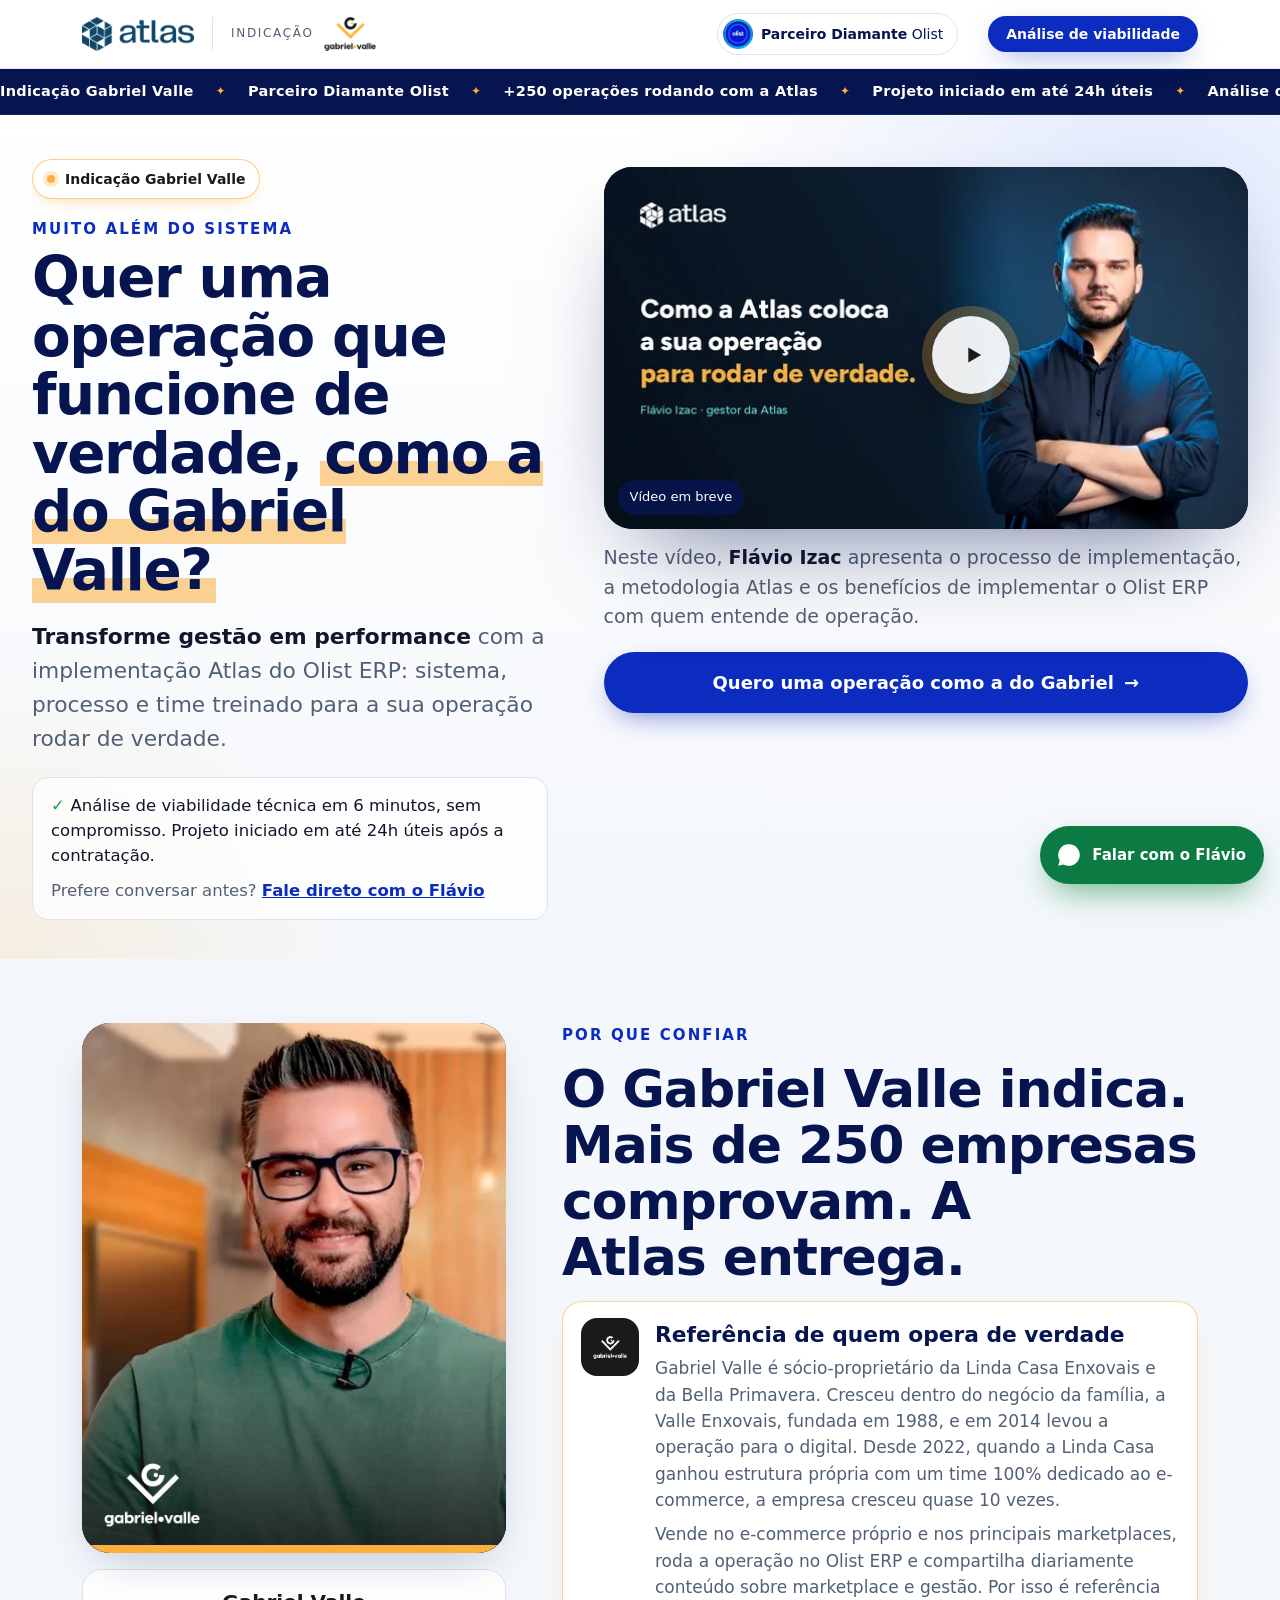
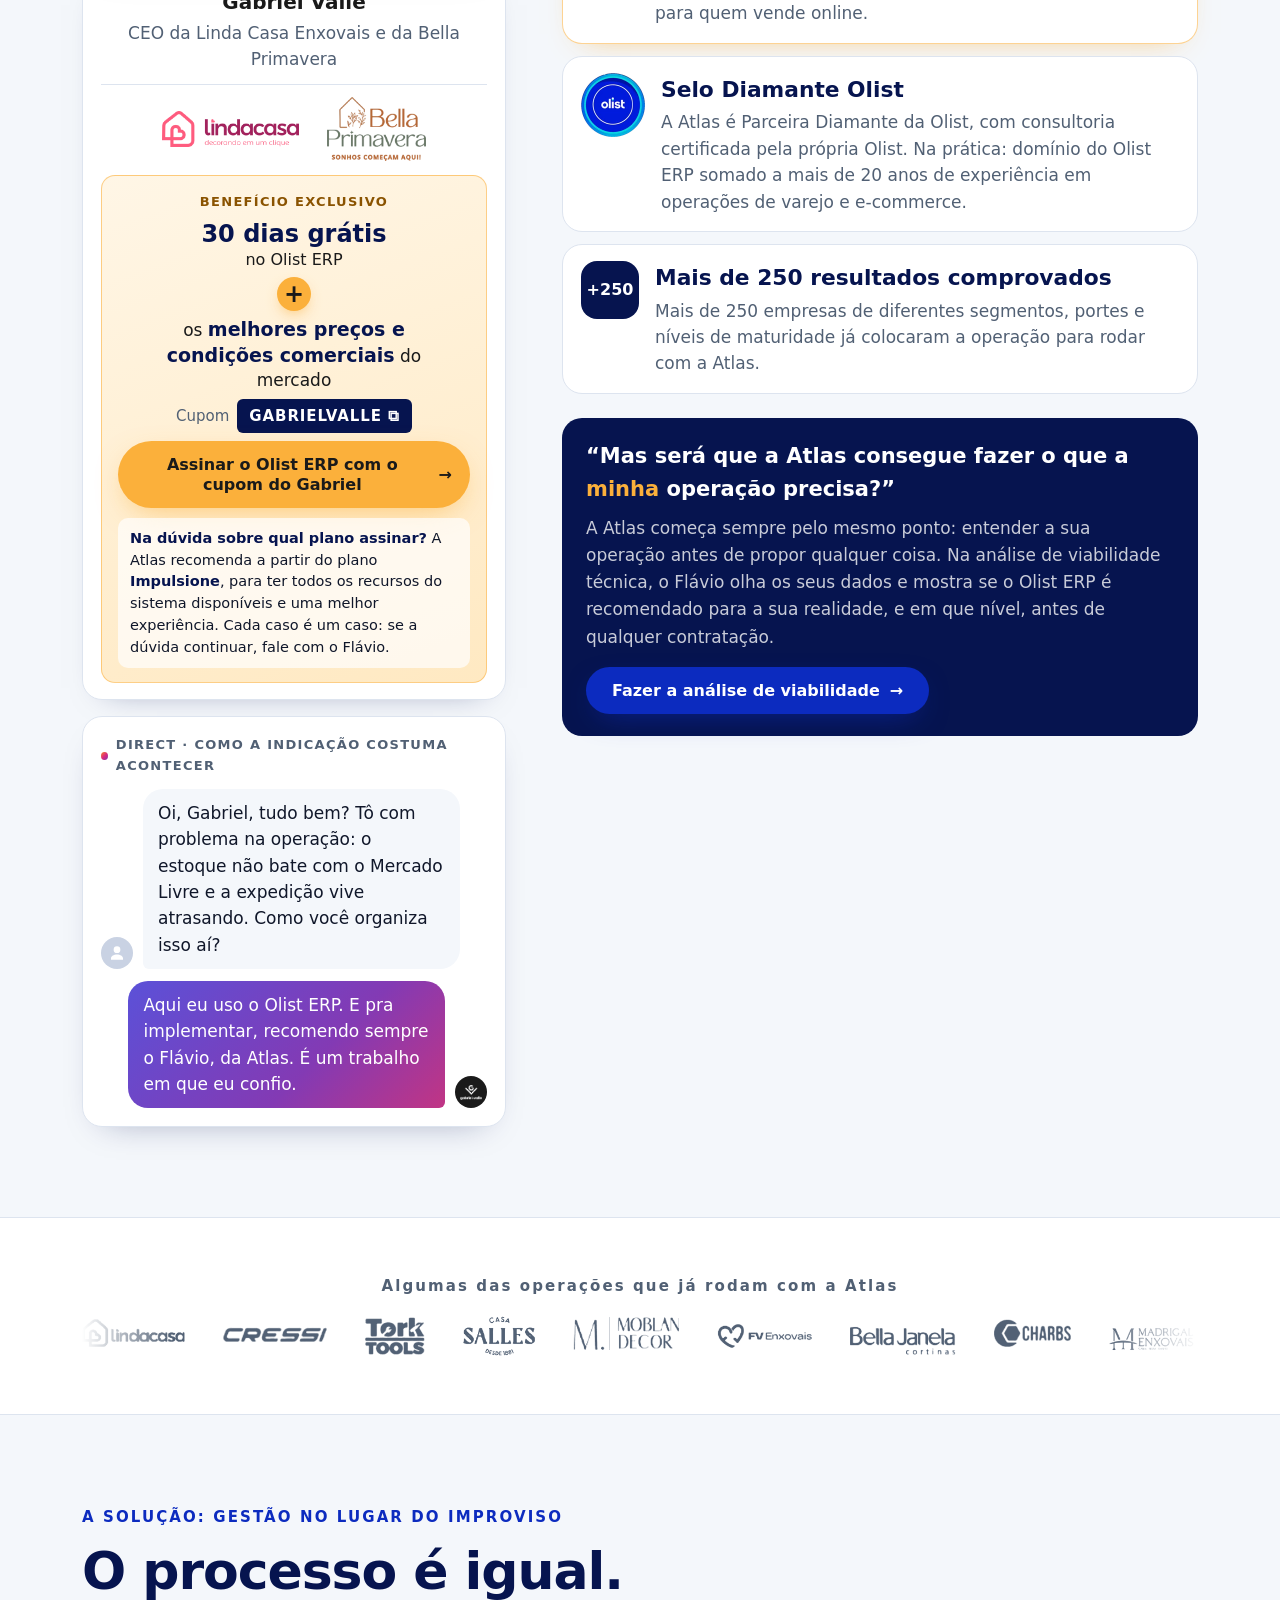
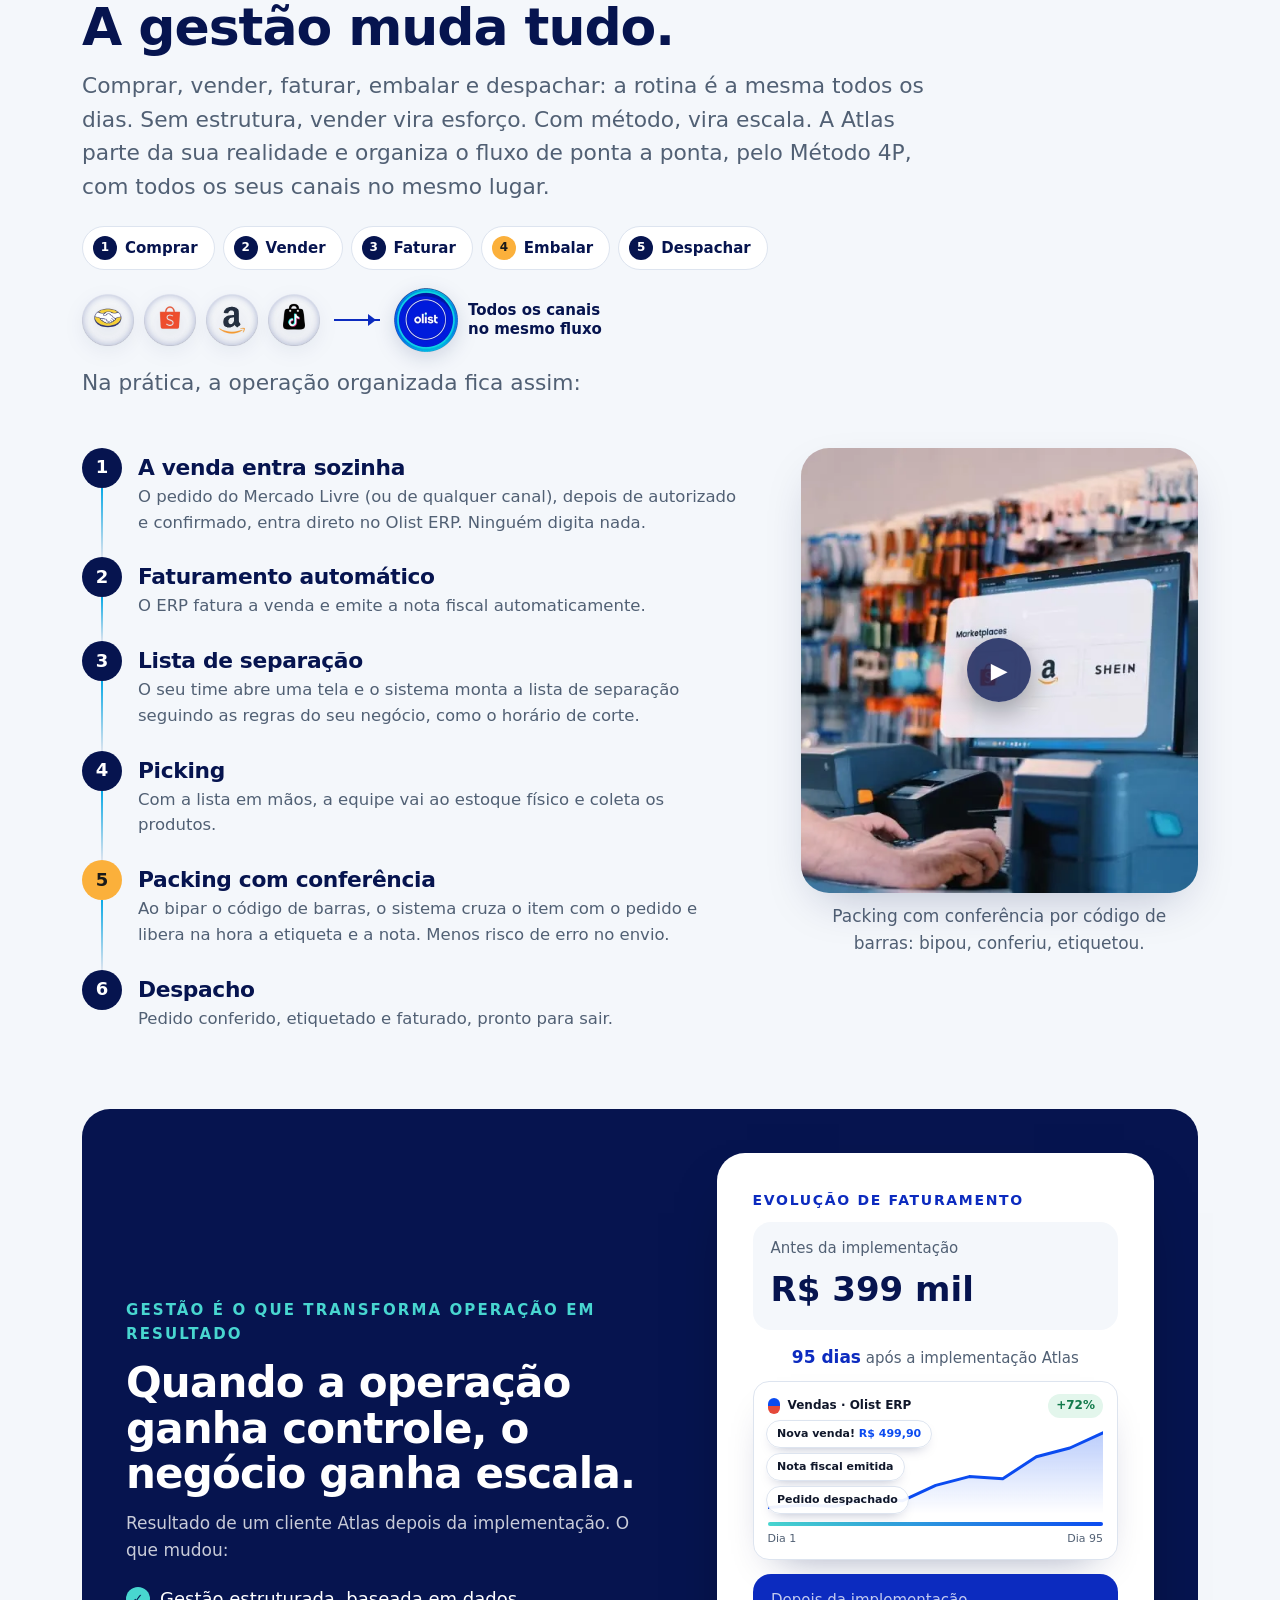
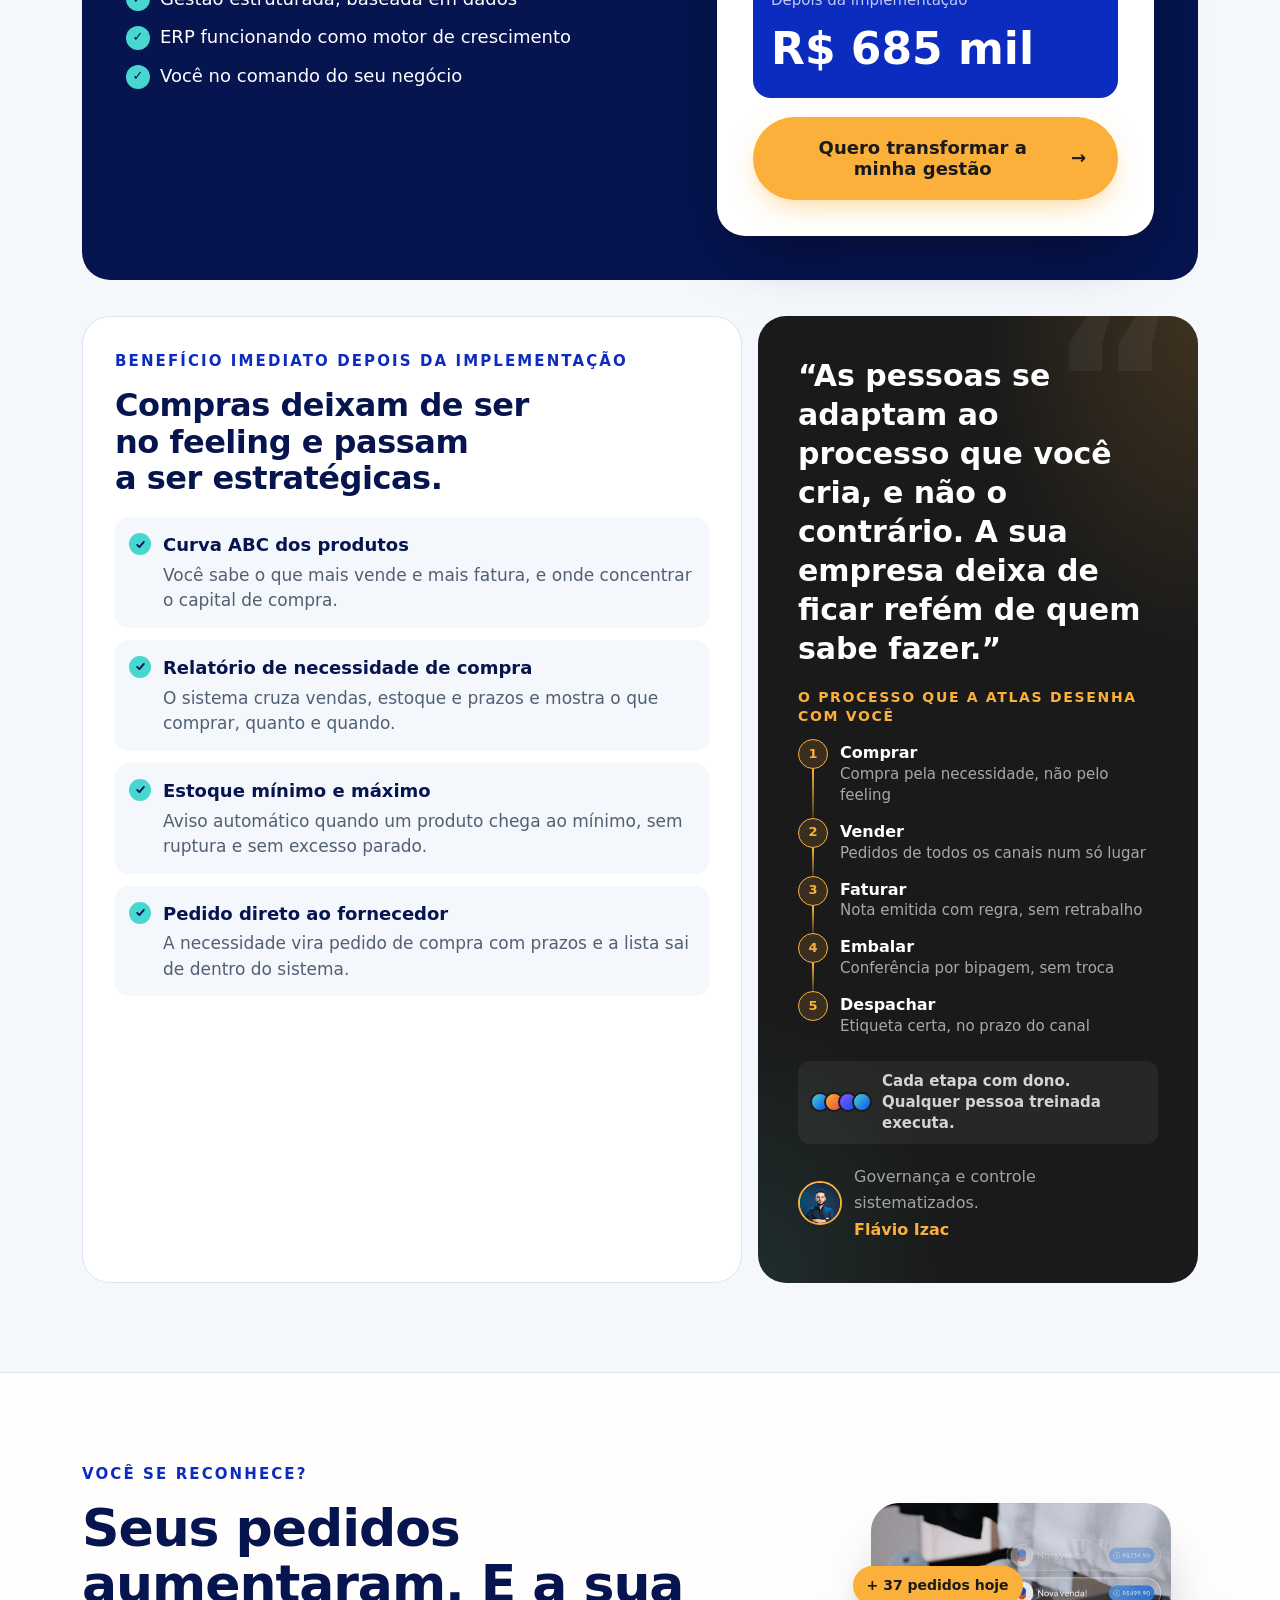
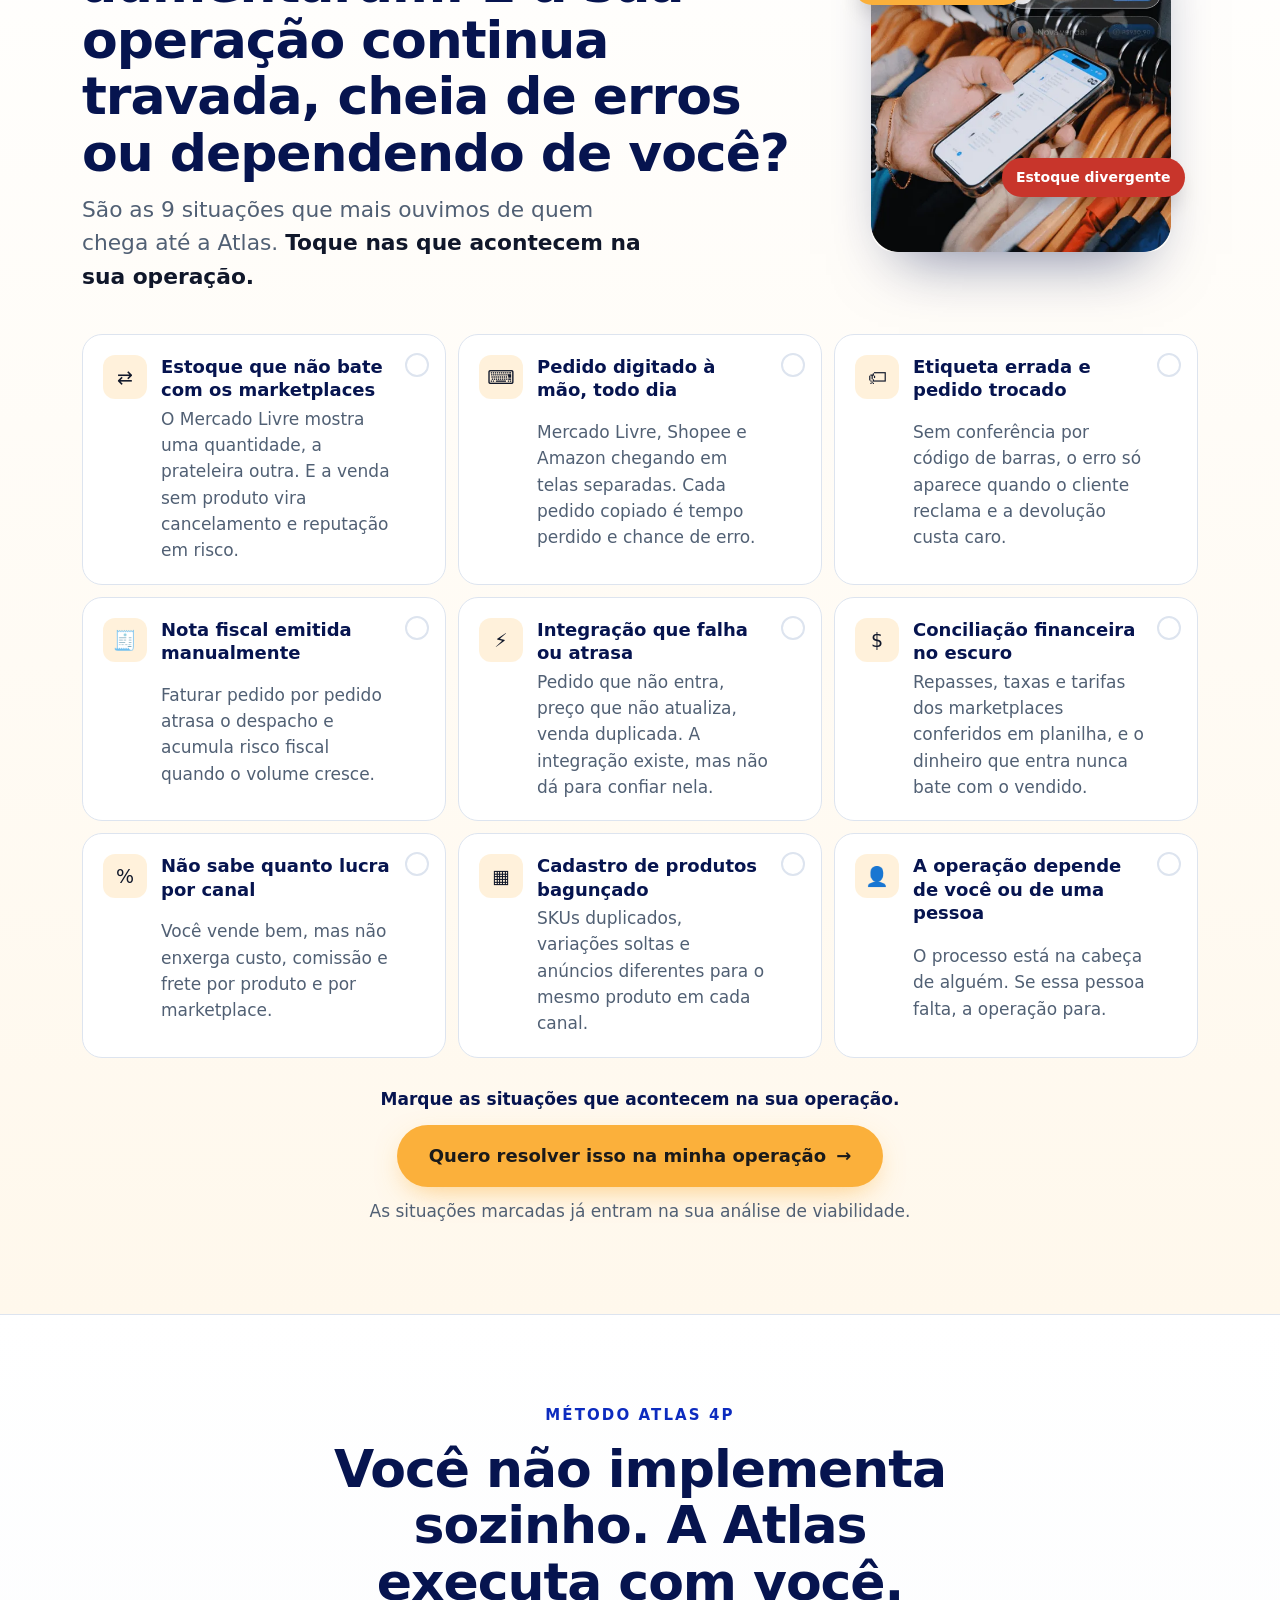
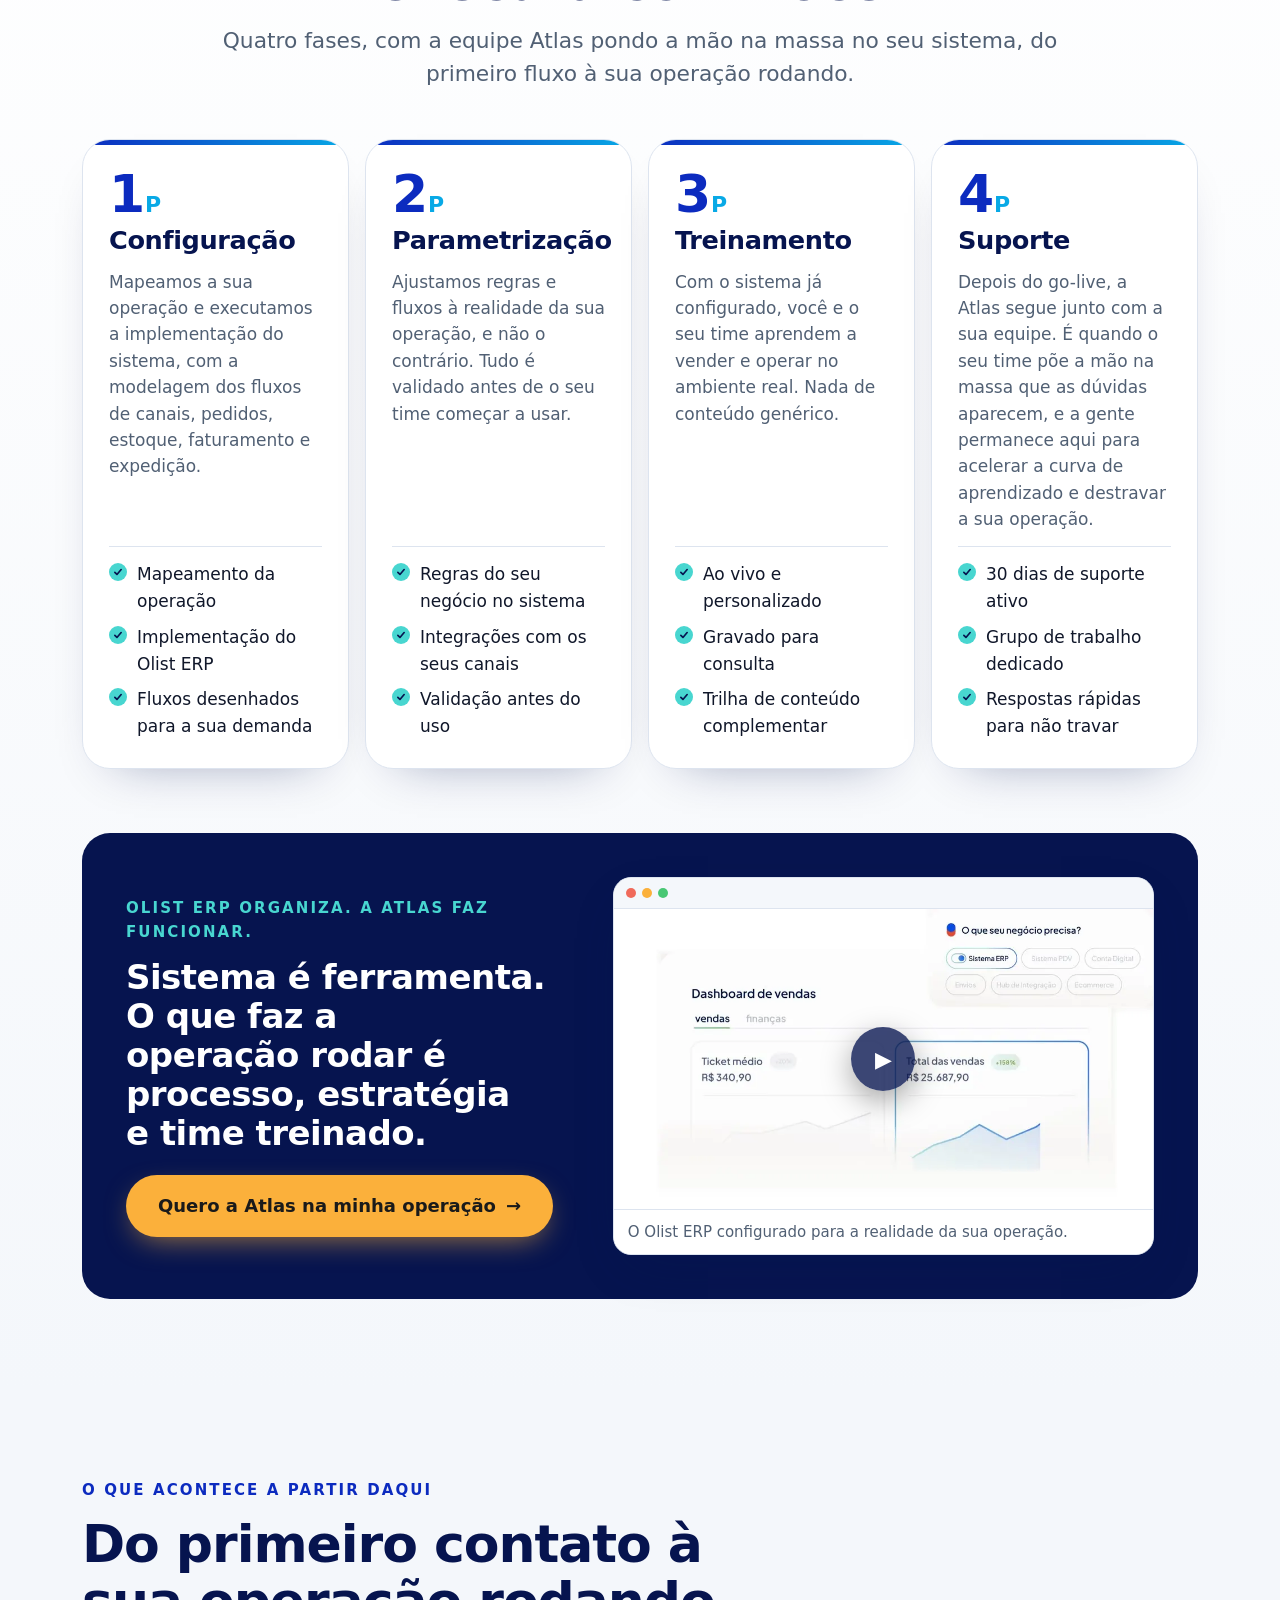
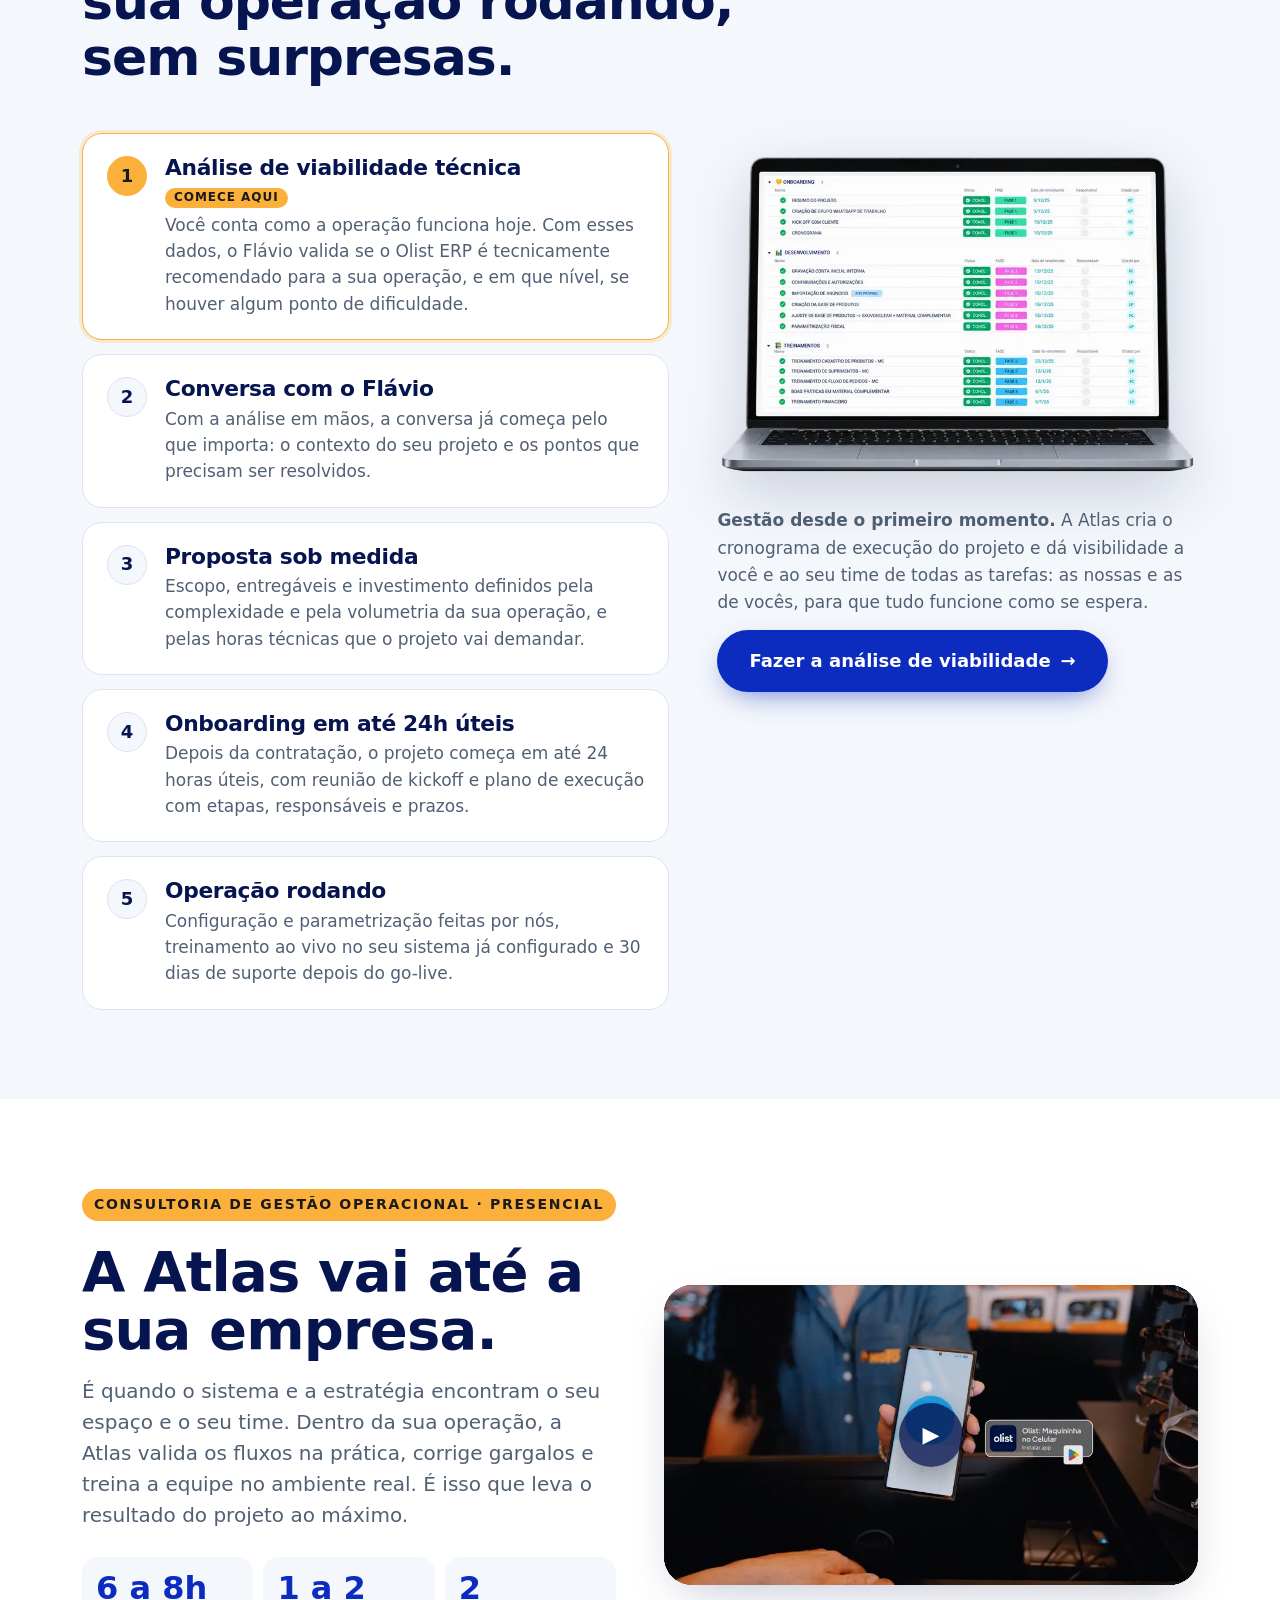
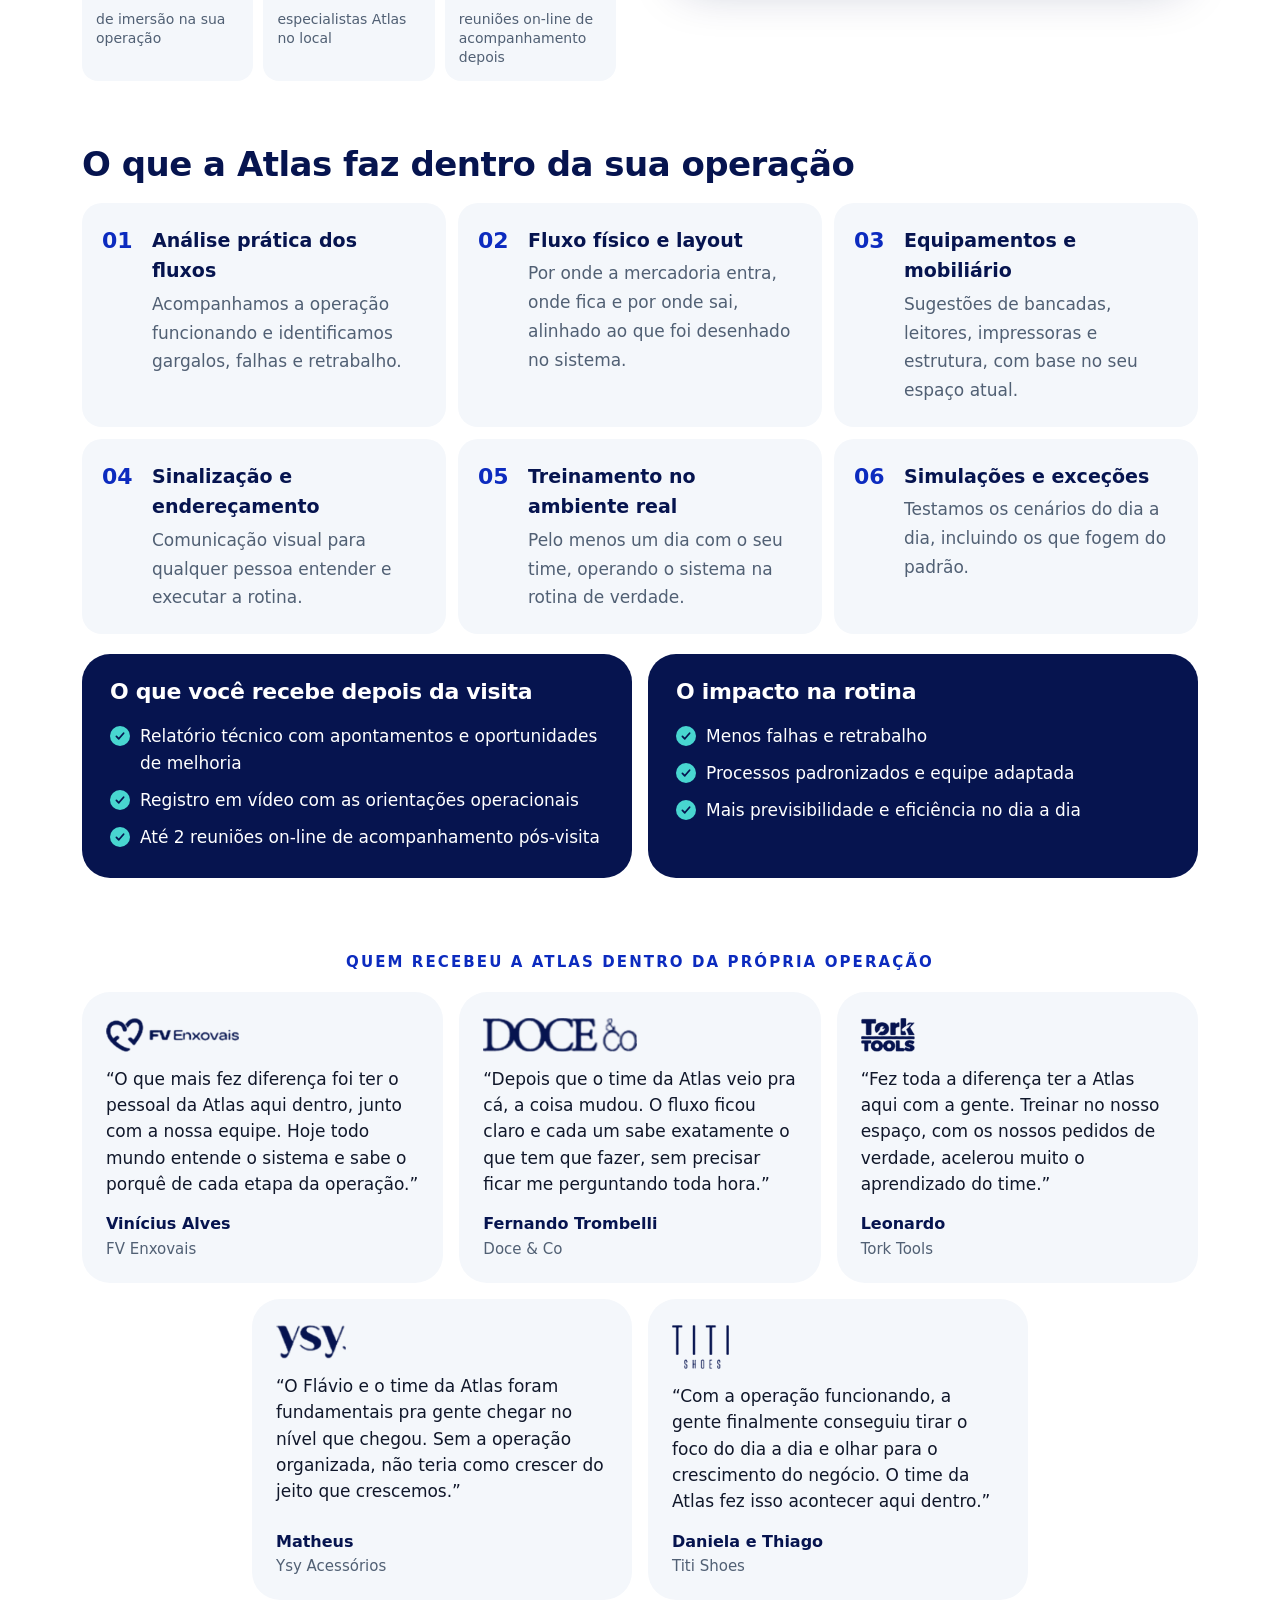
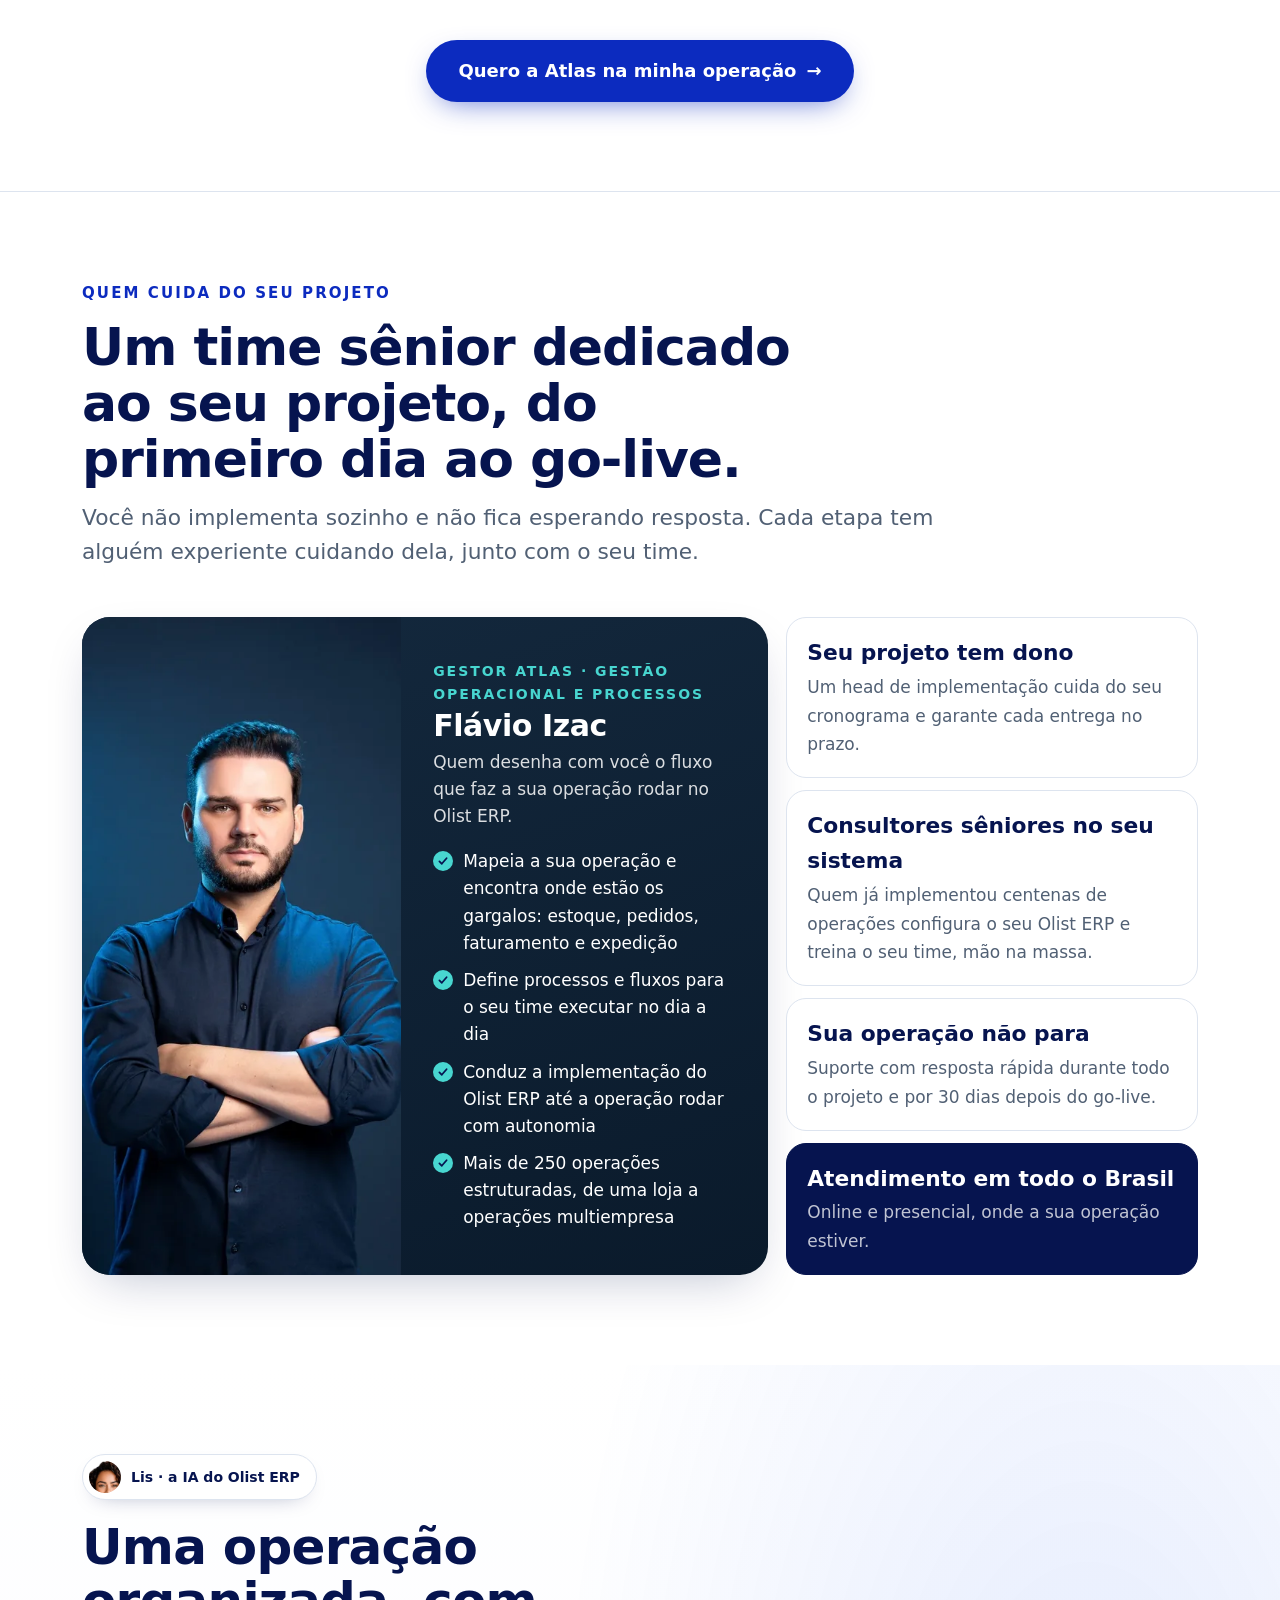
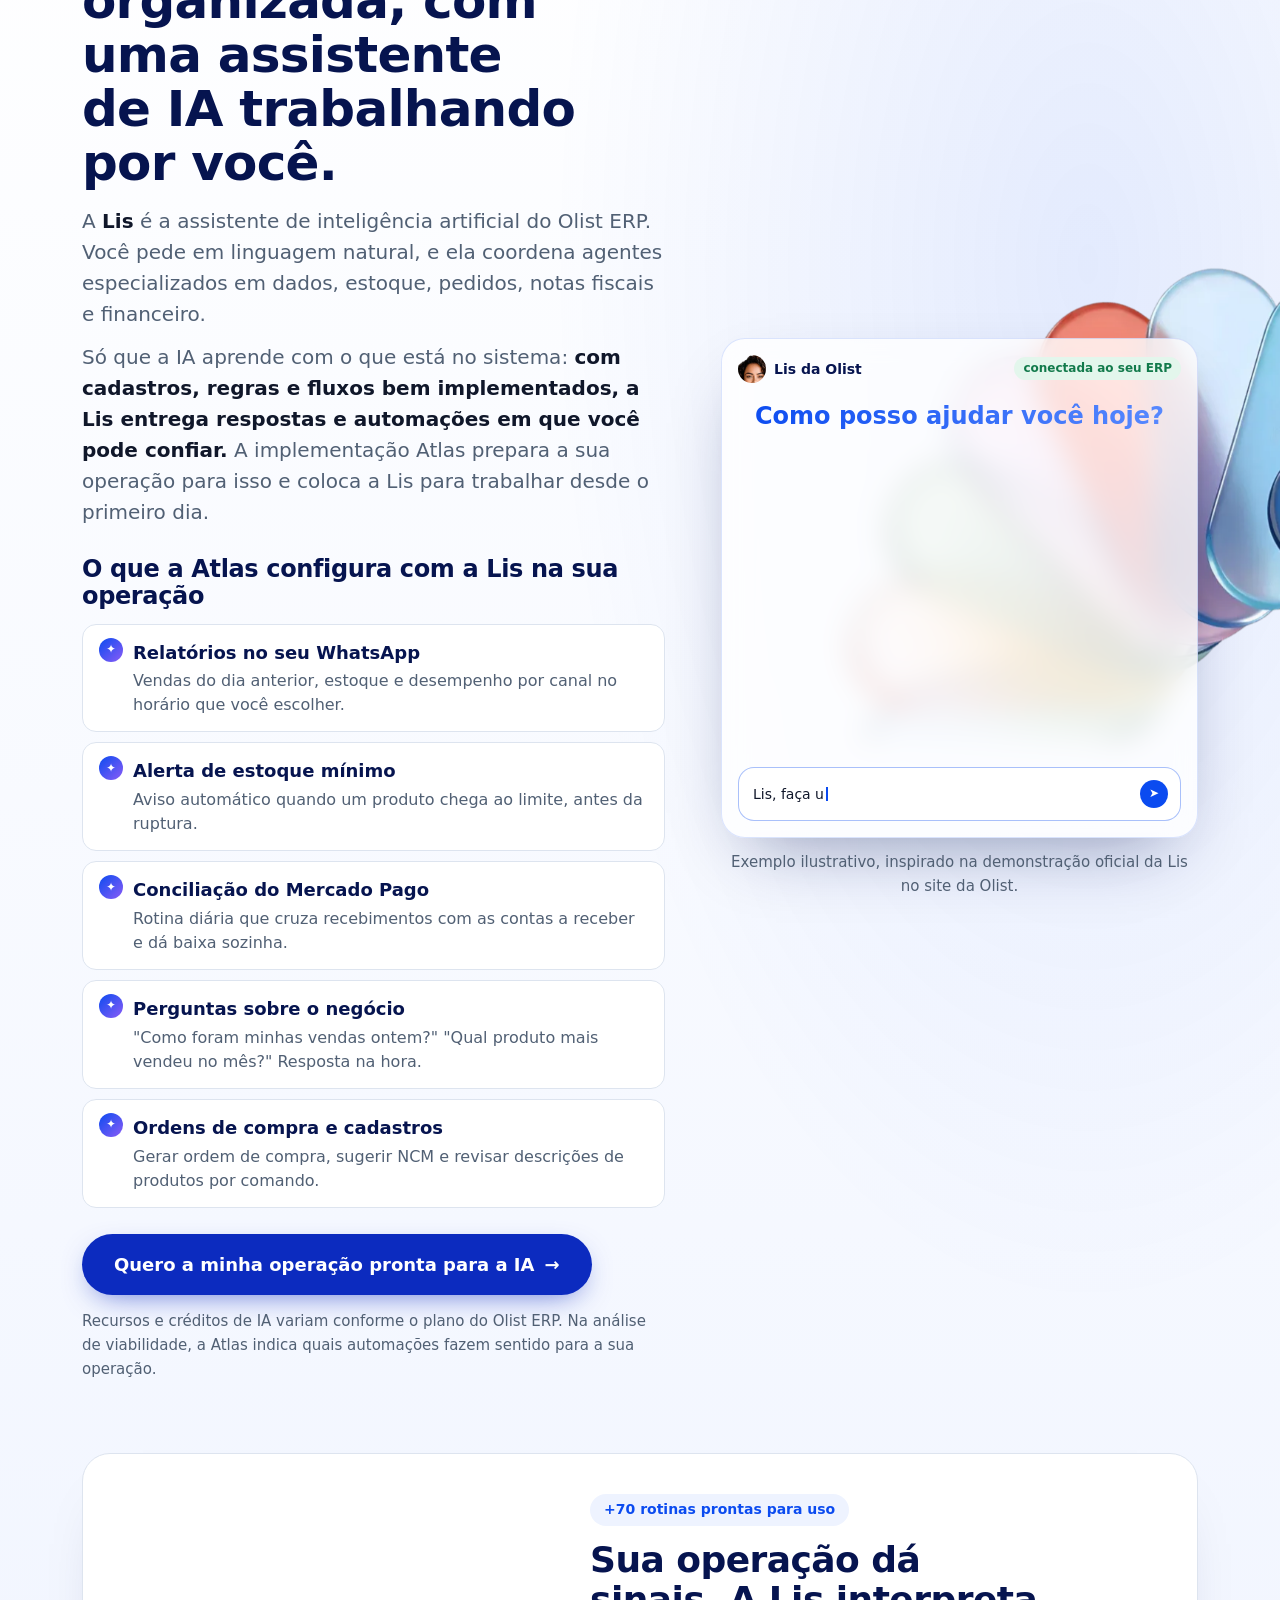
==== commit 5be566eb: "Cupom: selo 'Benefício exclusivo' Co-Authored-By: Claude Opus 5.5 <noreply@anthropic.com> Claude-Ses" ====
--- a/gabrielvalle/index.html
+++ b/gabrielvalle/index.html
@@ -25,7 +25,7 @@
 <link rel="preload" as="font" href="assets/fonts/Urania-ExtraBold.woff2" type="font/woff2" crossorigin />
 <link rel="preload" as="font" href="assets/fonts/Urania-Regular.woff2" type="font/woff2" crossorigin />
 <link rel="preload" as="image" href="assets/img/vsl-poster-640.webp" imagesrcset="assets/img/vsl-poster-640.webp 640w, assets/img/vsl-poster-960.webp 960w, assets/img/vsl-poster.webp 1280w" imagesizes="(min-width:900px) 560px, 100vw" />
-<link rel="stylesheet" href="assets/css/style.min.css?v=20261102b" />
+<link rel="stylesheet" href="assets/css/style.min.css?v=20261102c" />
 
 <script>
   /*
@@ -120,7 +120,7 @@
             <img class="gv-id__bp" src="assets/img/marcas/bella-primavera.webp" alt="Bella Primavera Enxovais" width="308" height="200" loading="lazy" decoding="async" />
           </div>
           <div class="gv-cupom">
-            <p class="gv-cupom__tag">Benefício da indicação Gabriel Valle</p>
+            <p class="gv-cupom__tag">Benefício exclusivo</p>
             <p class="gv-cupom__title"><b>30 dias grátis</b> no Olist ERP</p>
             <p class="gv-cupom__plus" aria-hidden="true">+</p>
             <p class="gv-cupom__deal">os <b>melhores preços e condições comerciais</b> do mercado</p>
@@ -657,7 +657,7 @@
   </div>
 </div>
 
-<script src="assets/js/main.min.js?v=20261102b" defer></script>
-<script src="assets/js/diagnostico.min.js?v=20261102b" defer></script>
+<script src="assets/js/main.min.js?v=20261102c" defer></script>
+<script src="assets/js/diagnostico.min.js?v=20261102c" defer></script>
 </body>
 </html>
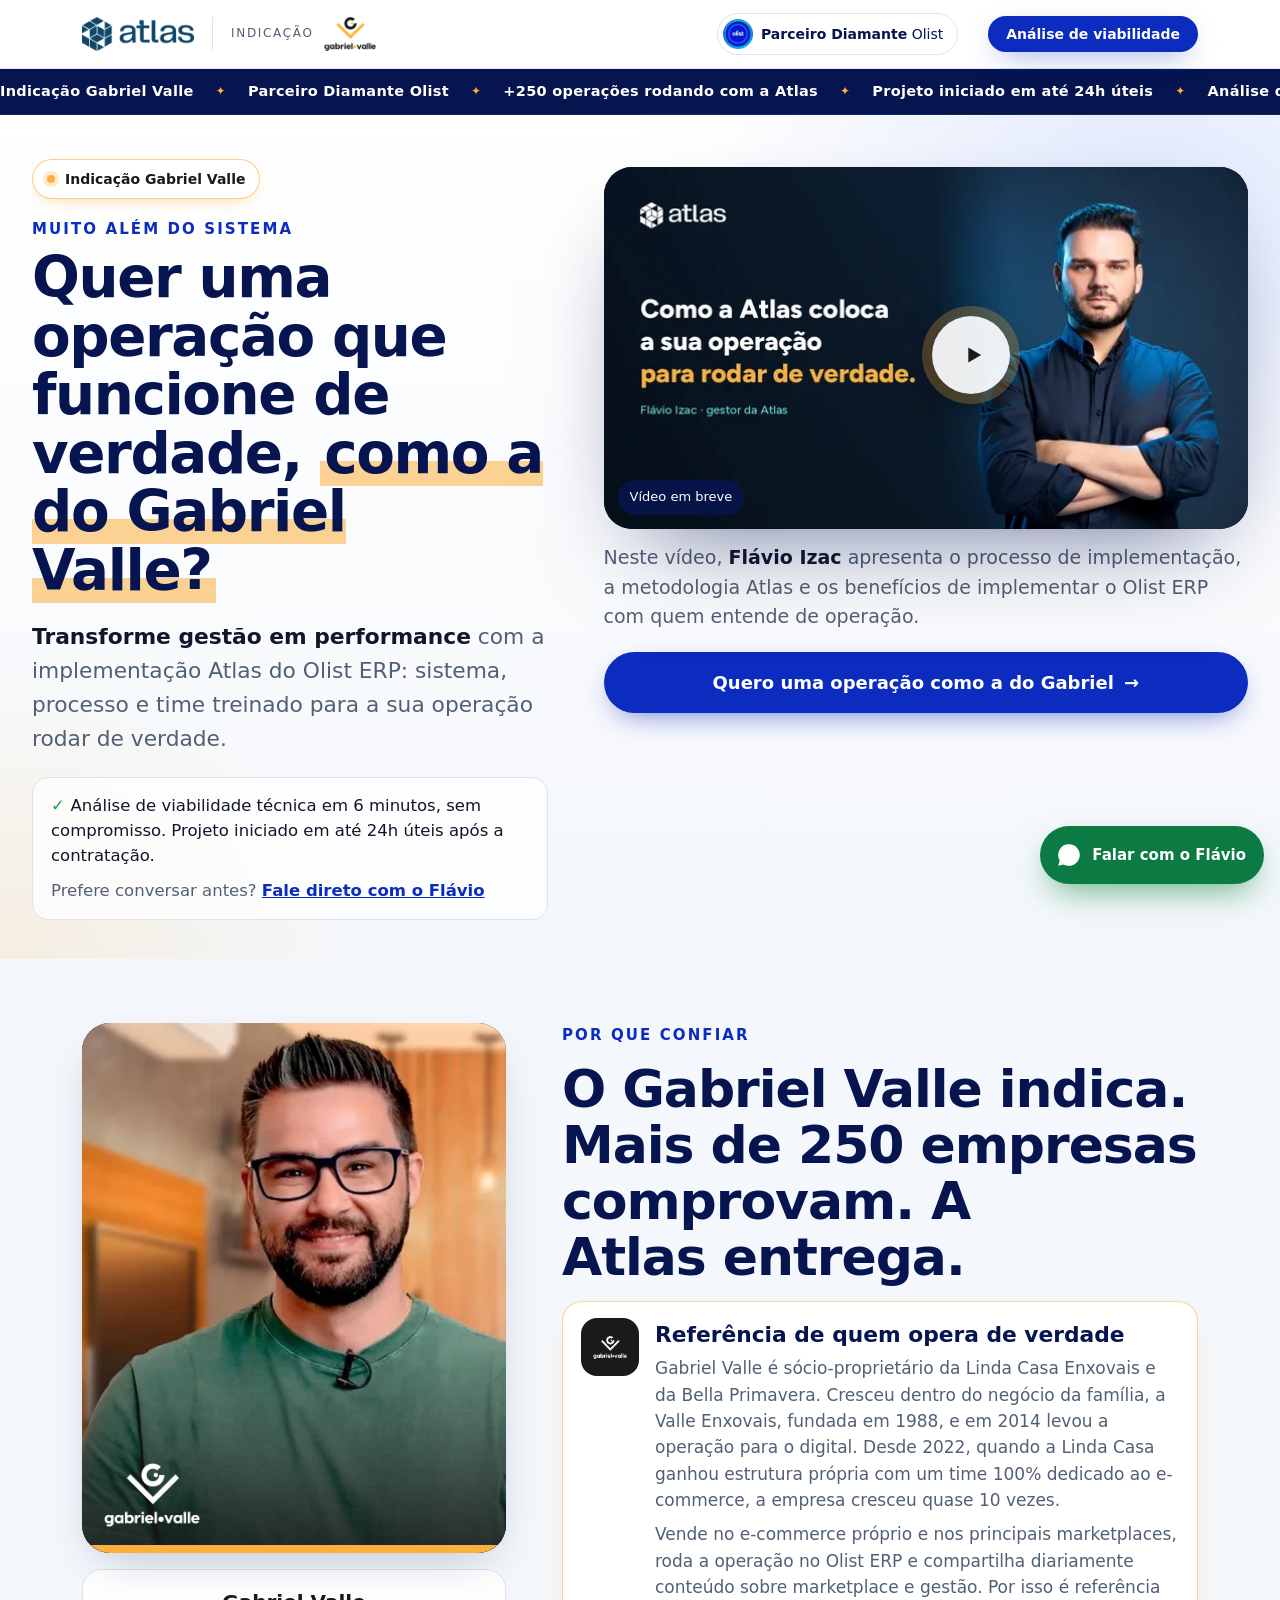
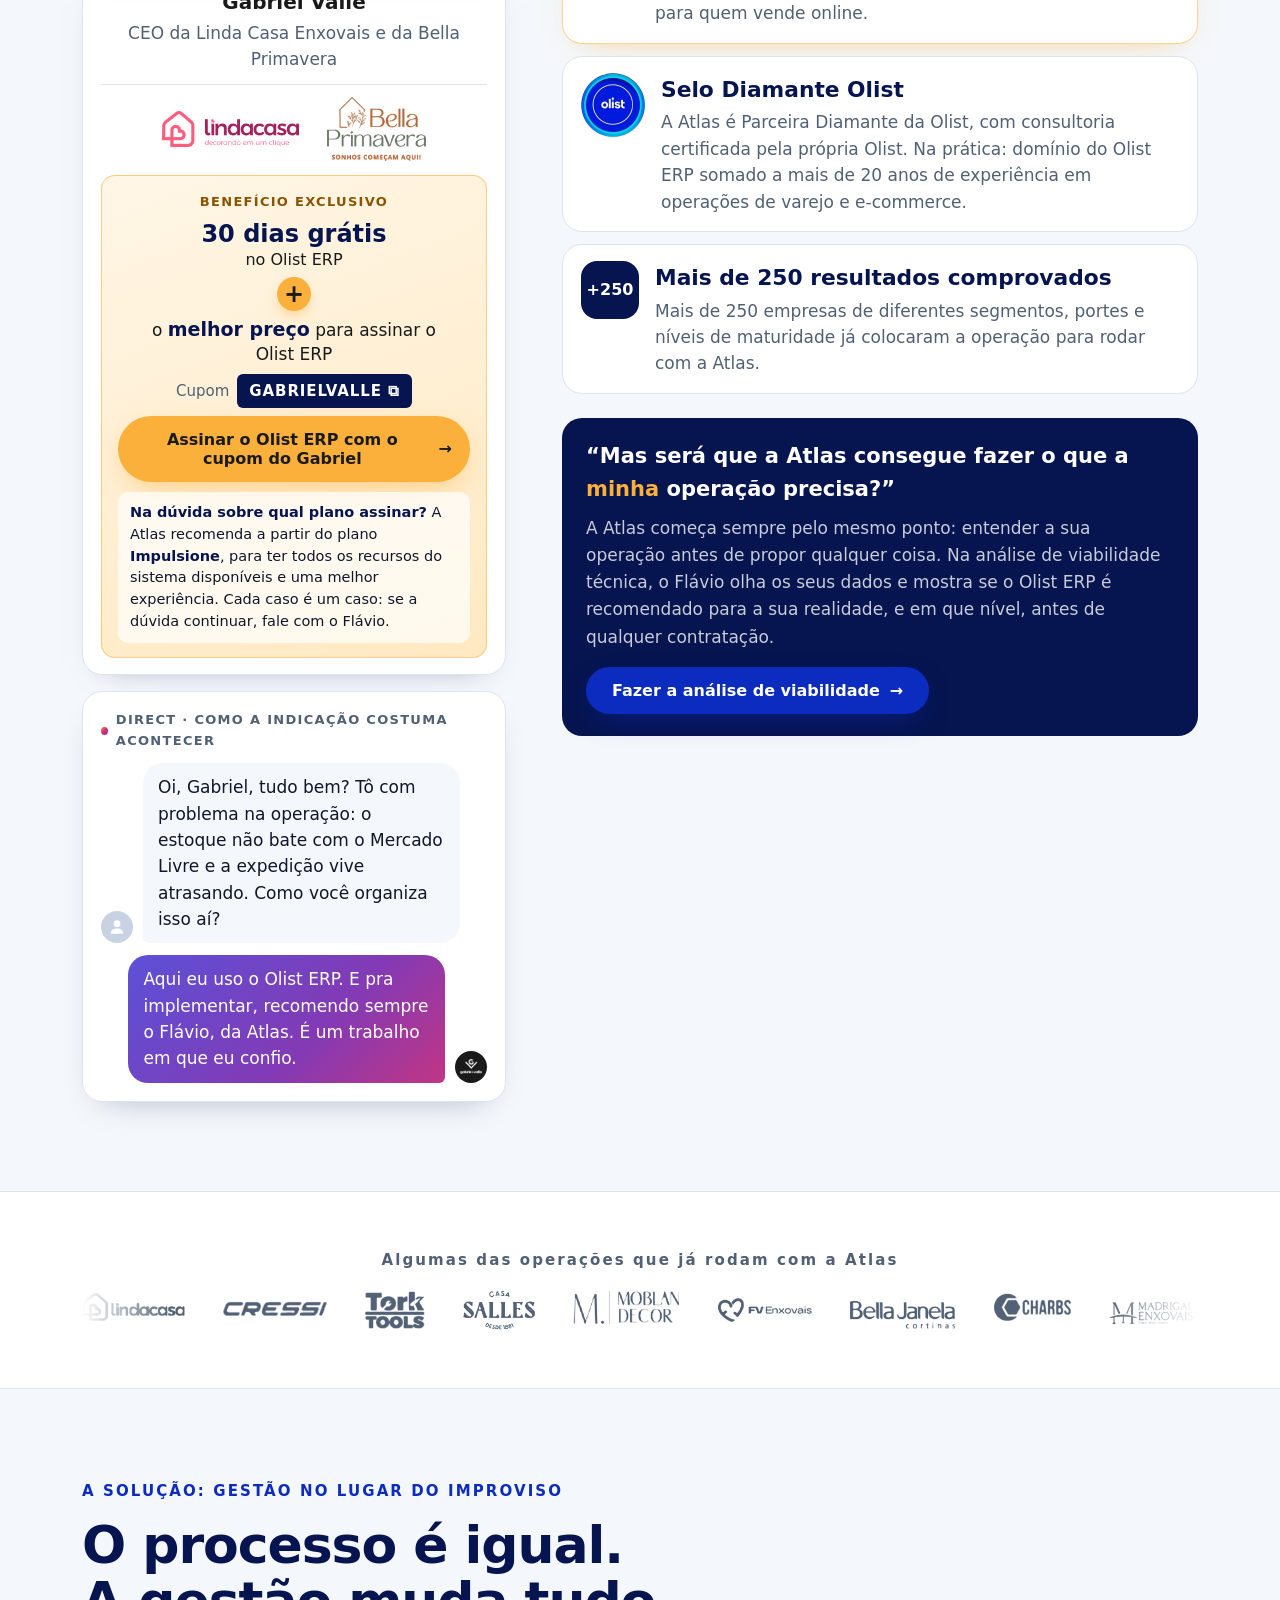
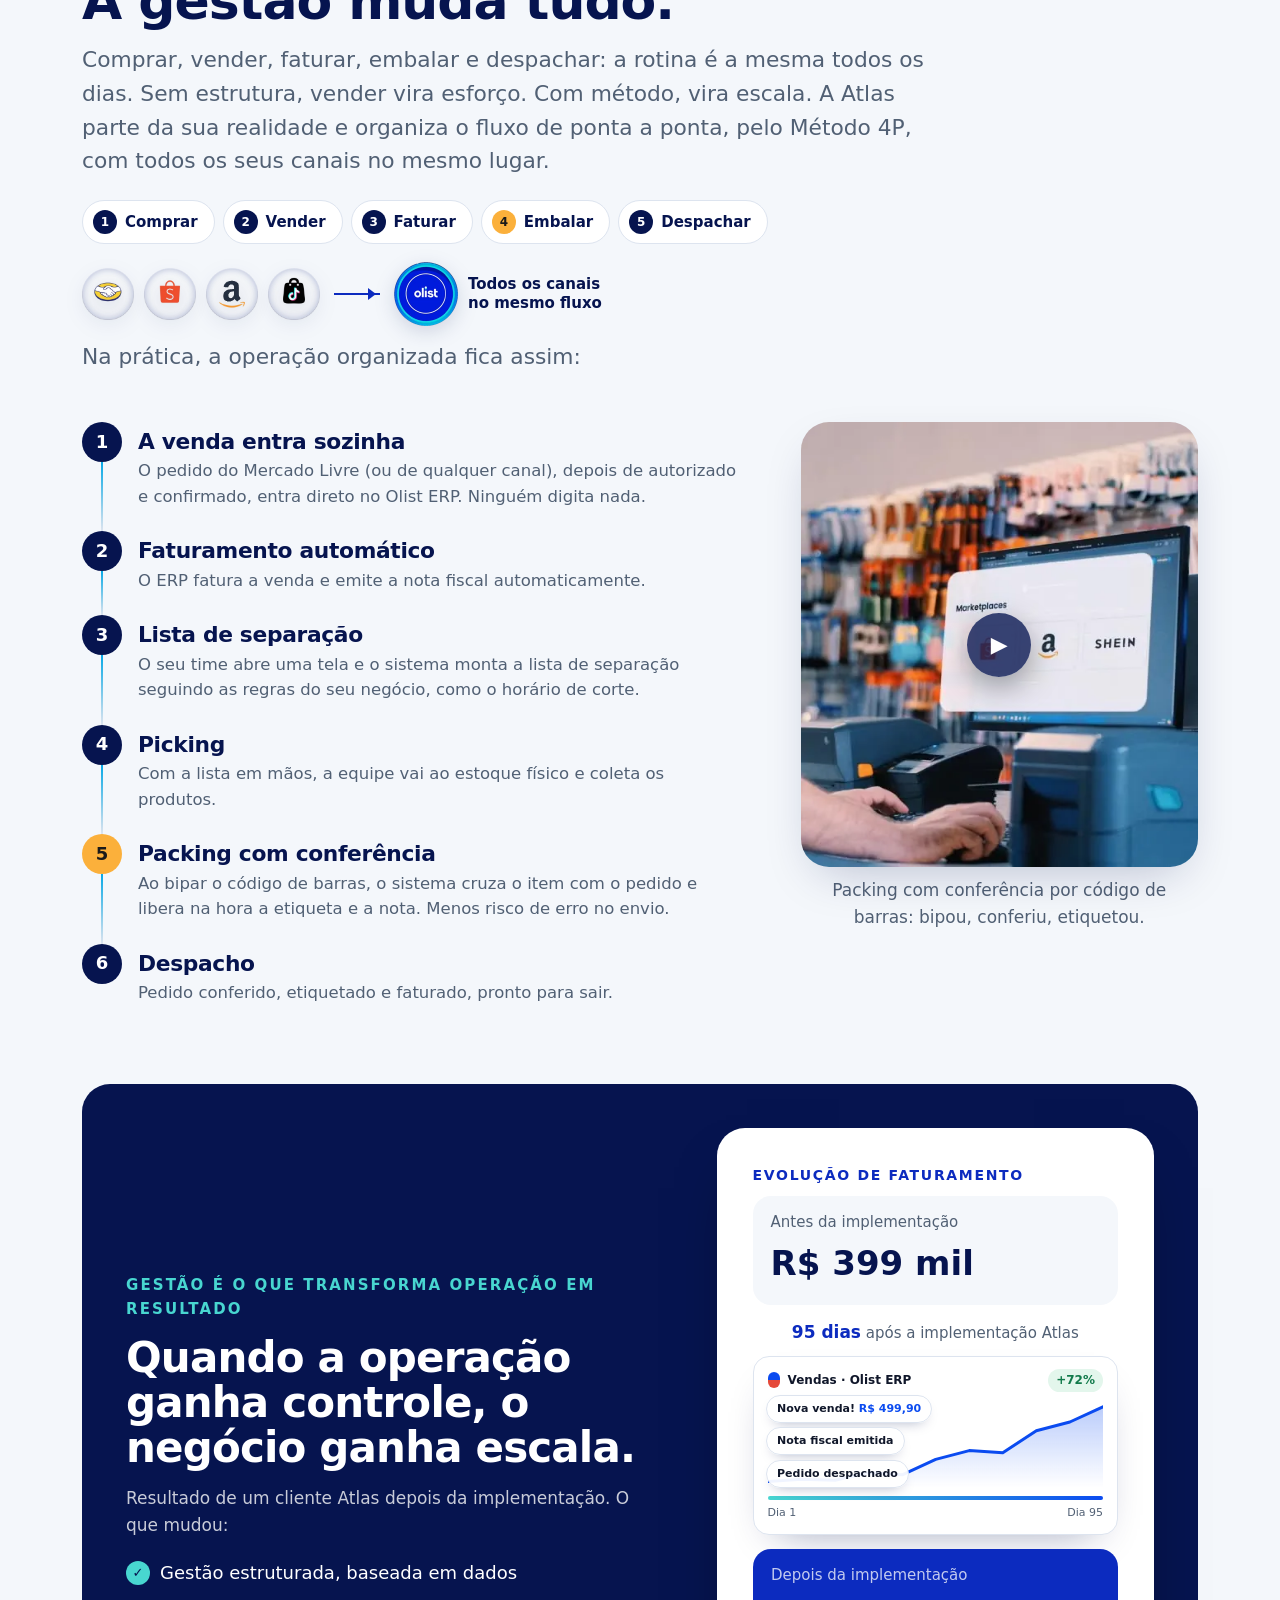
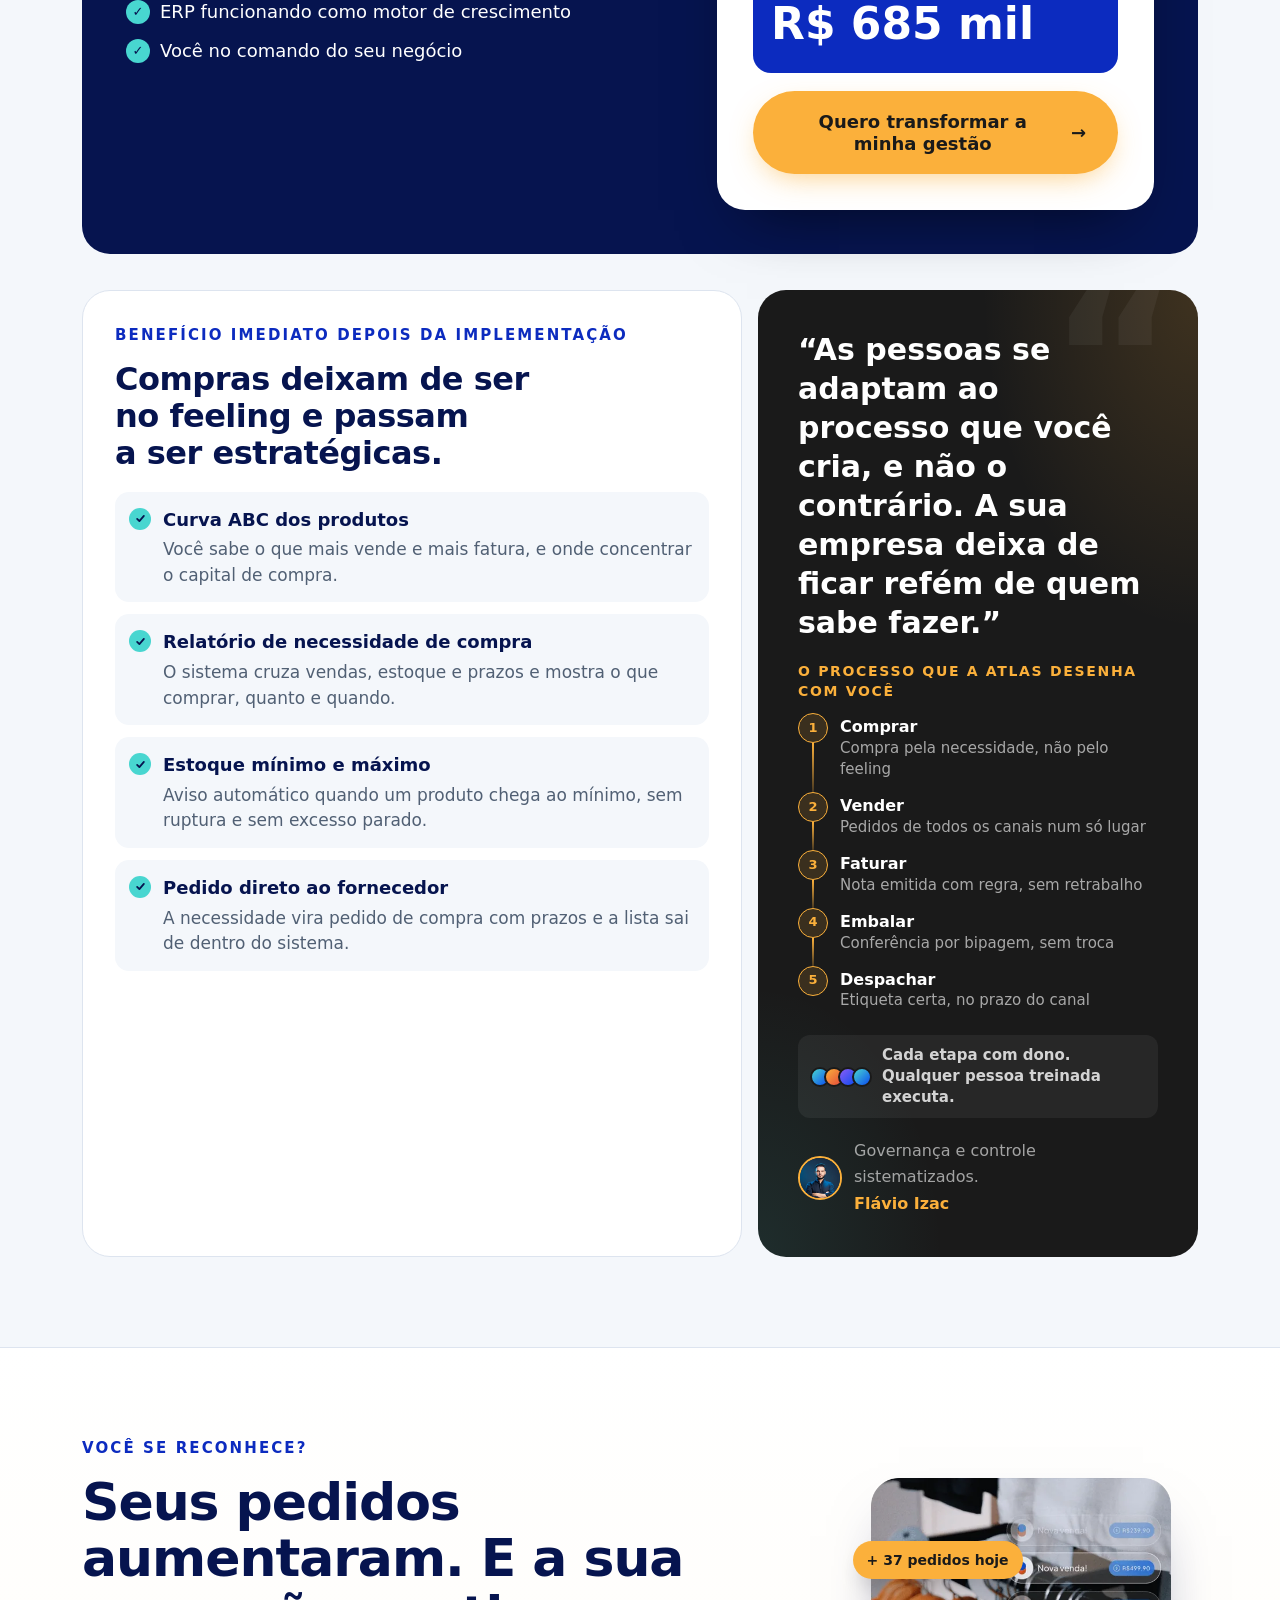
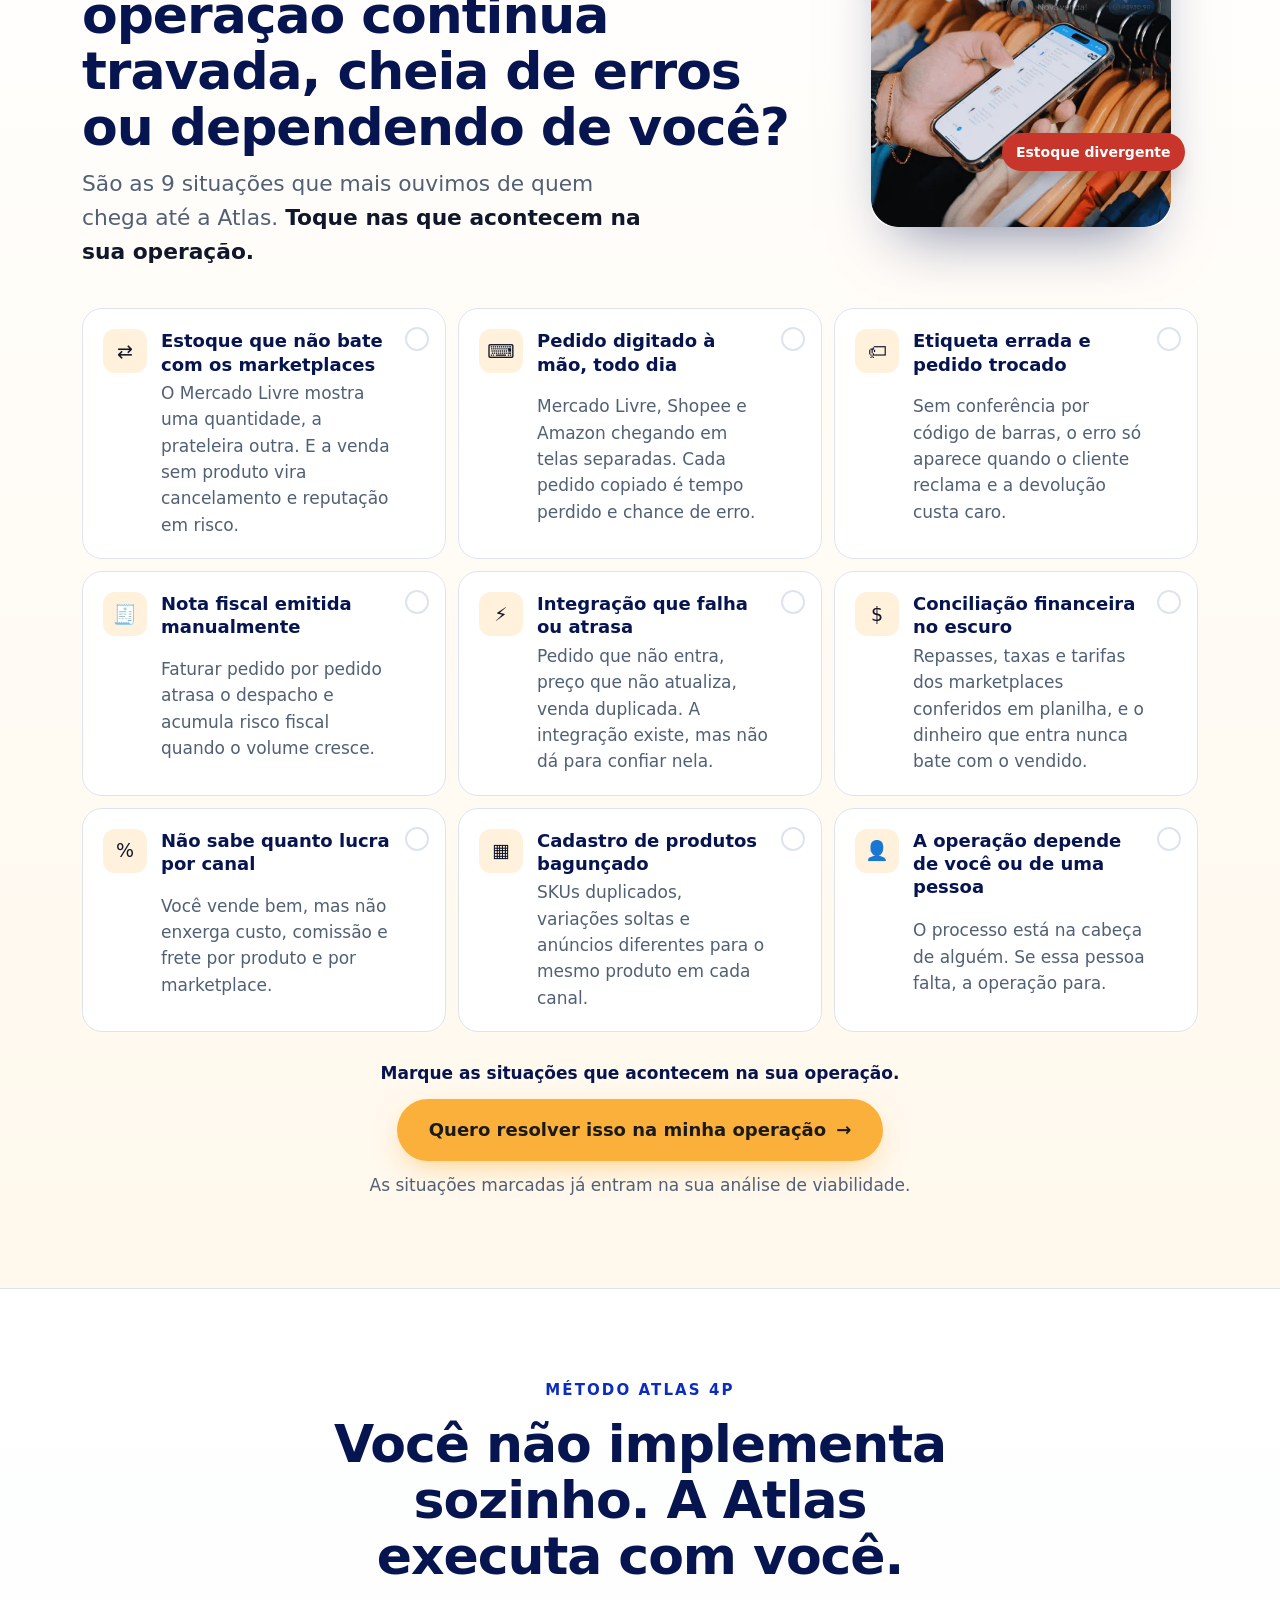
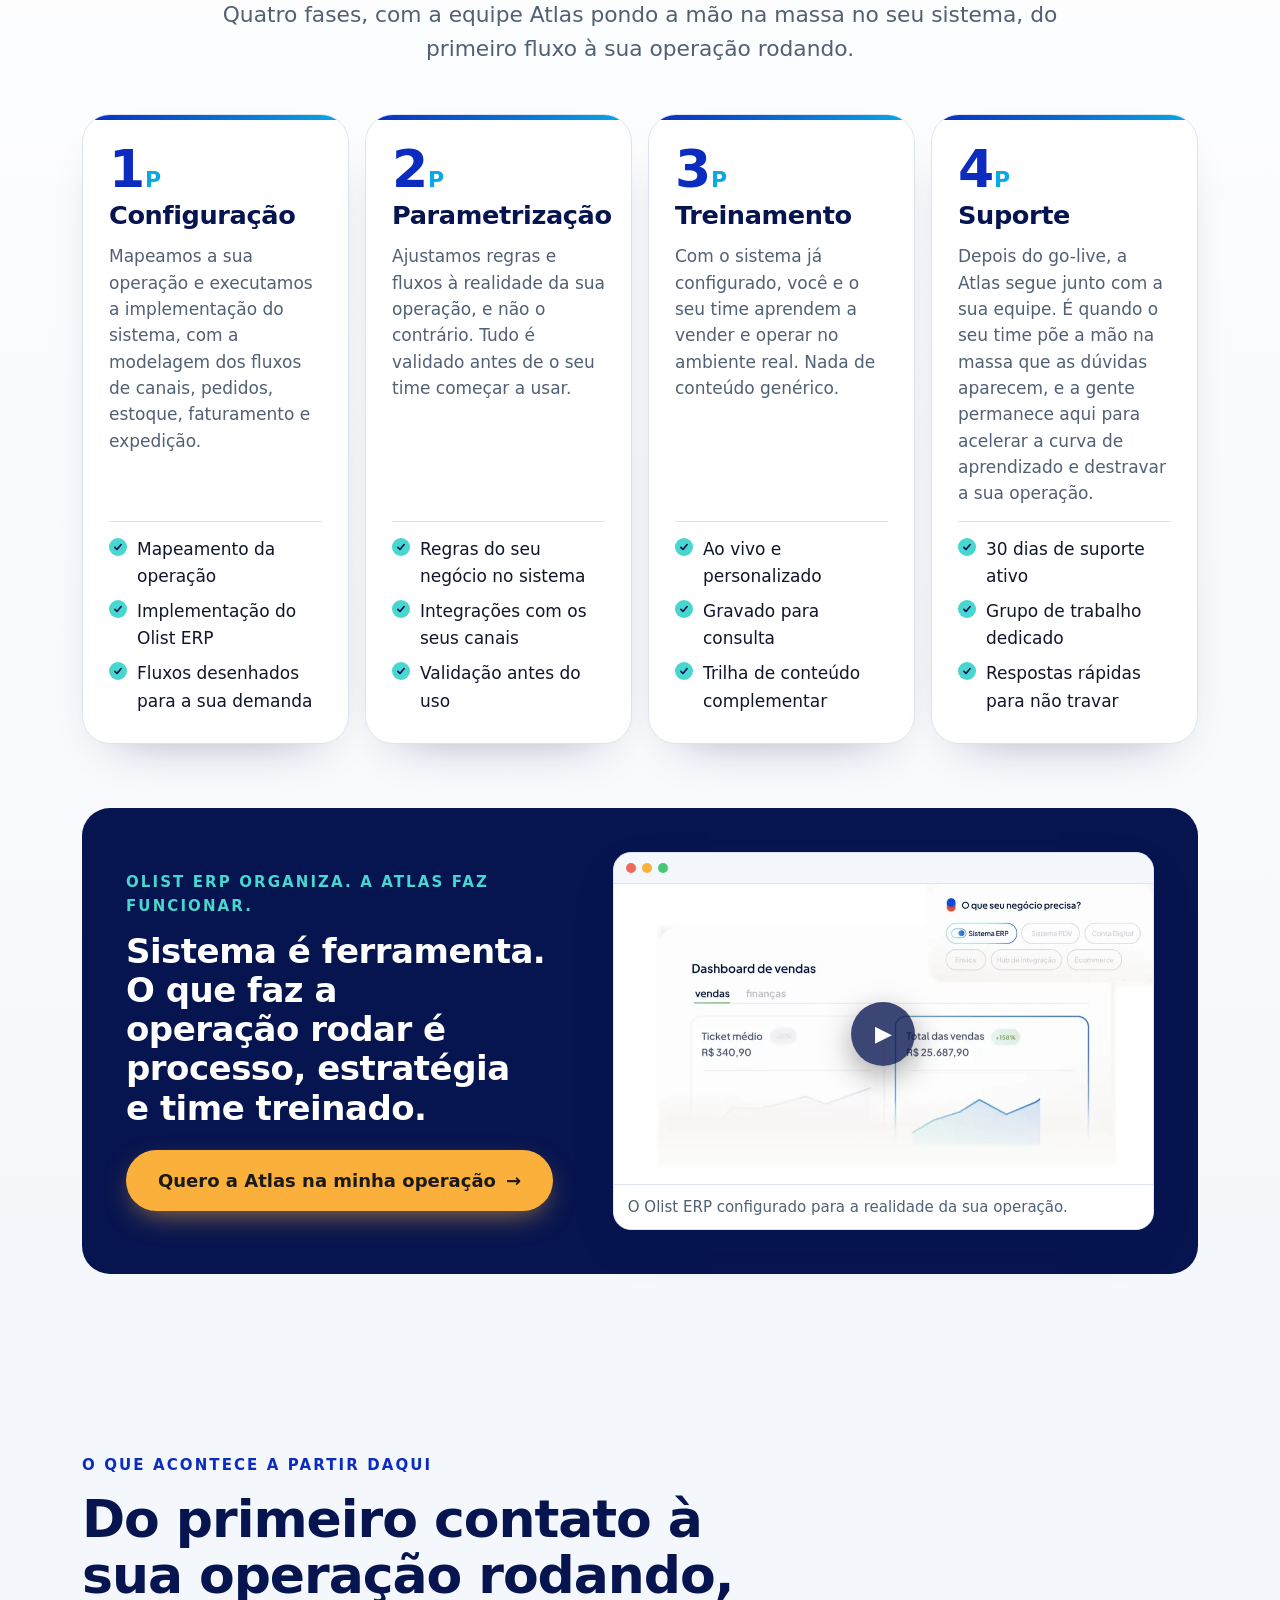
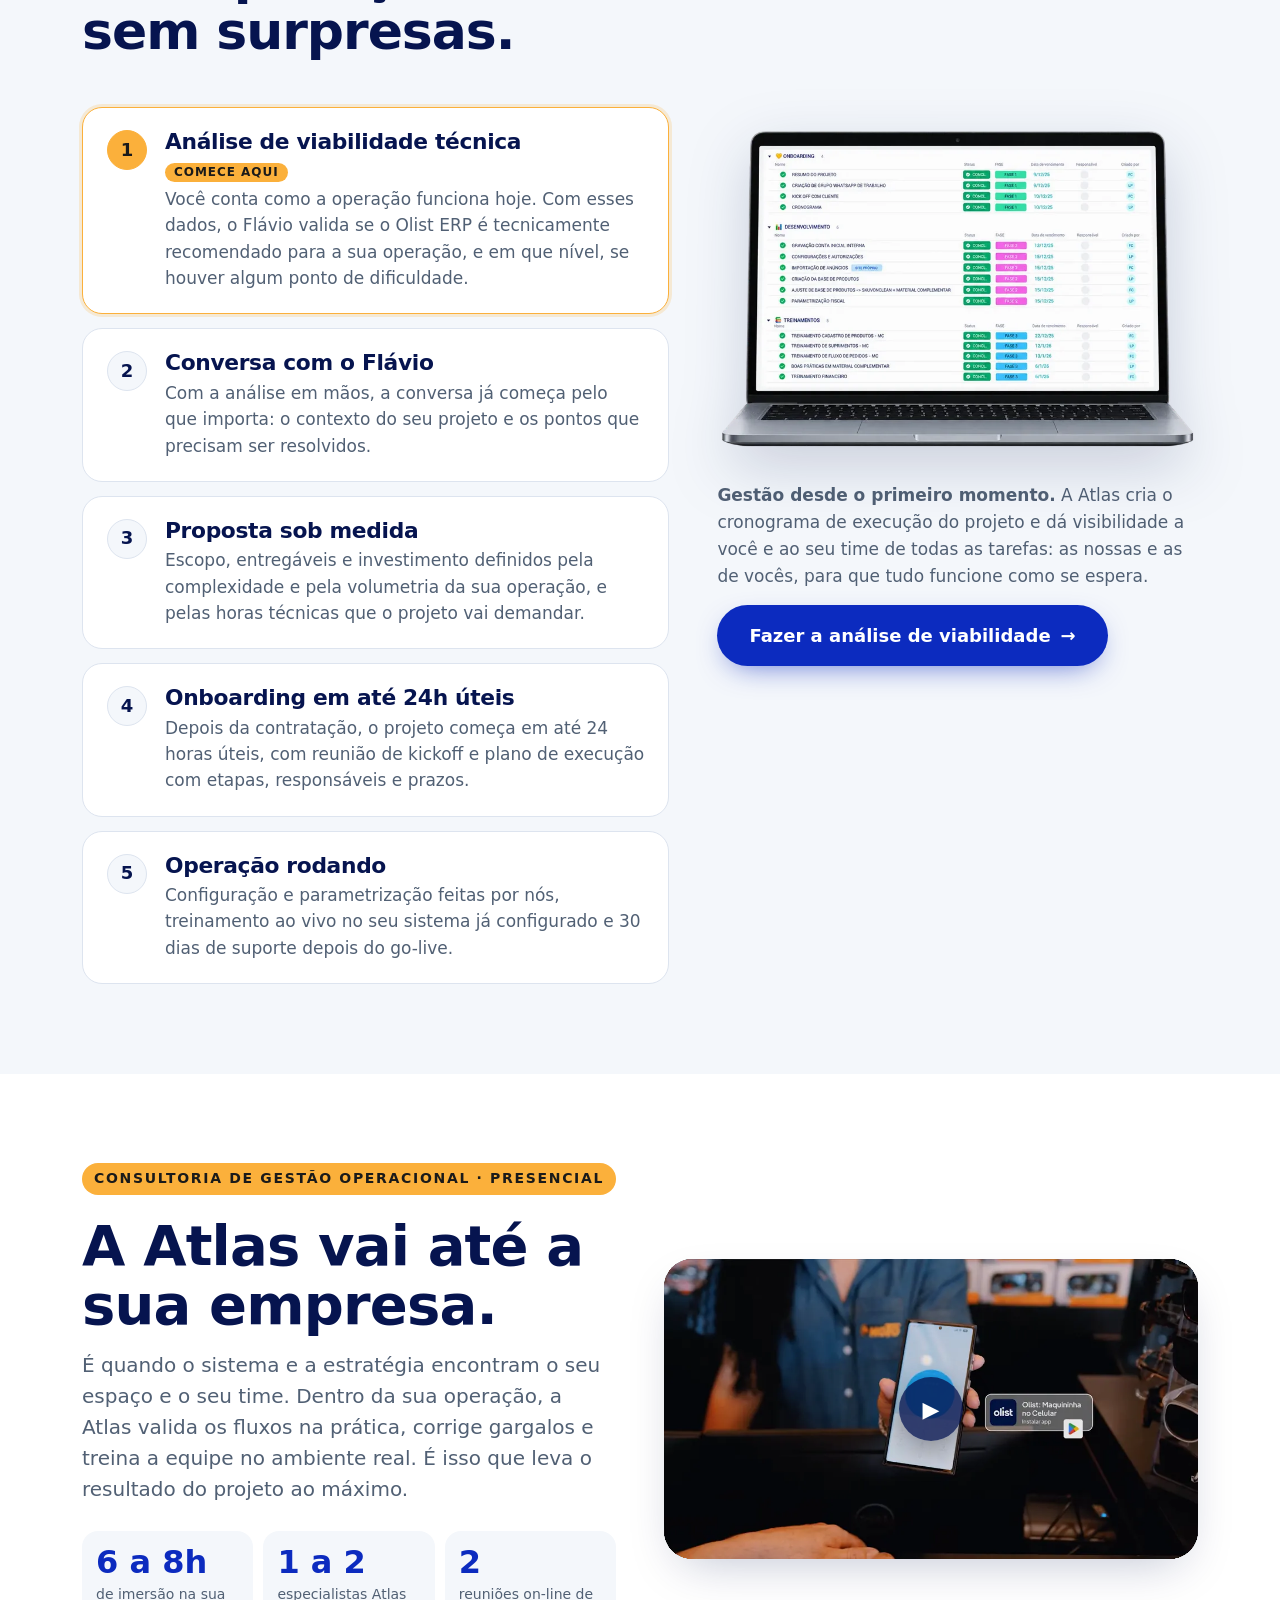
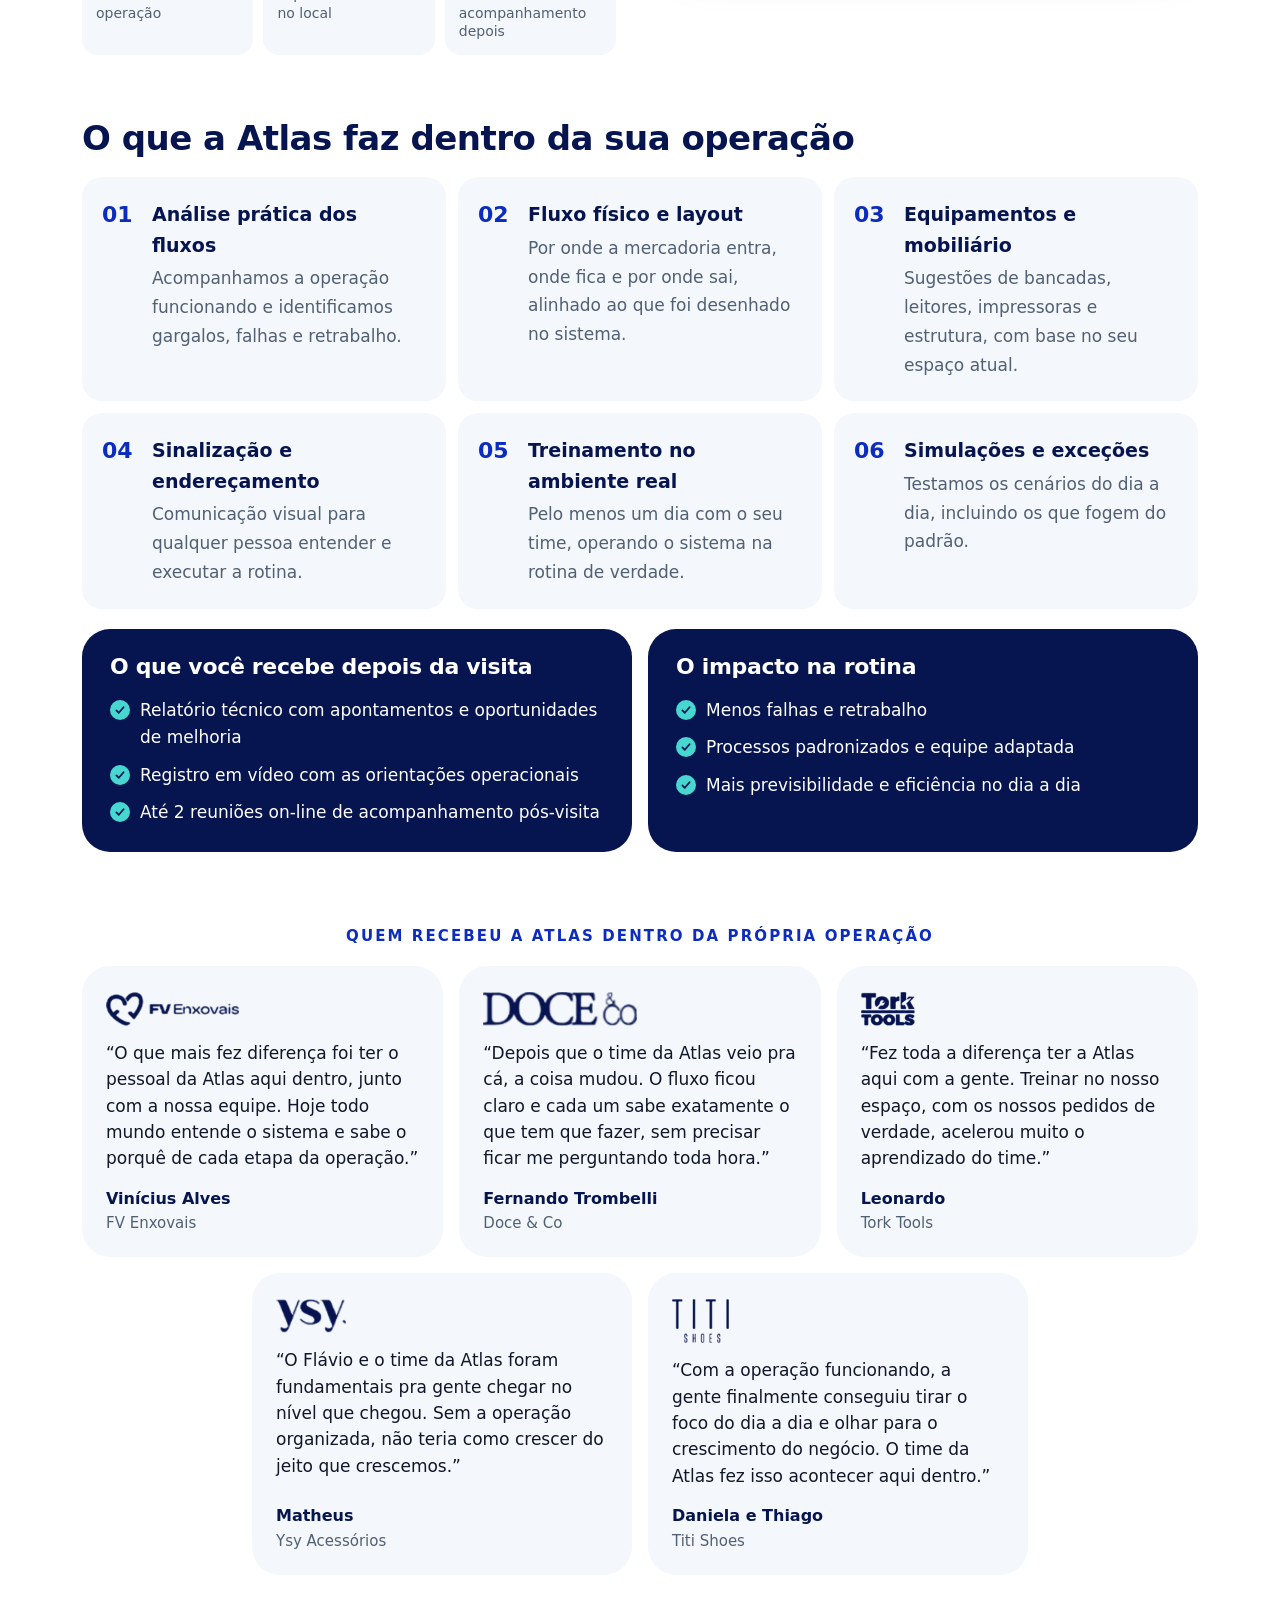
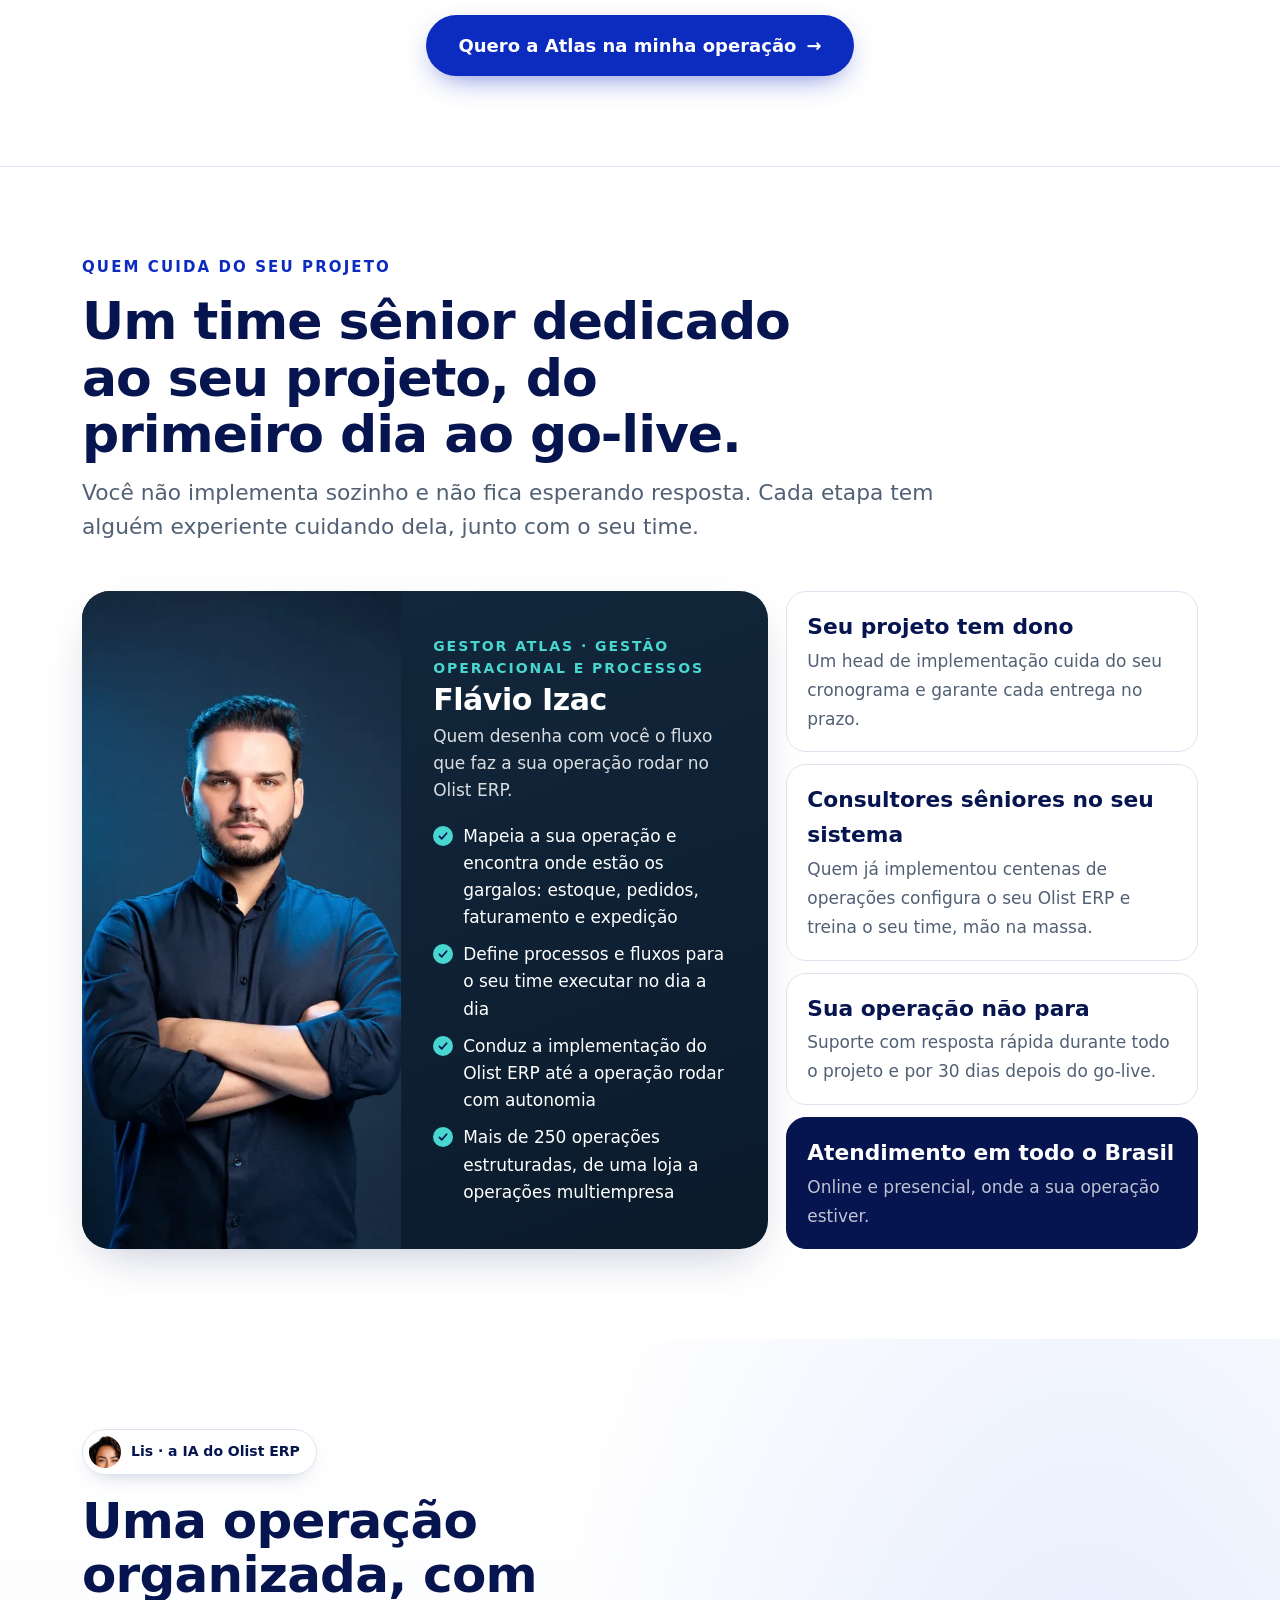
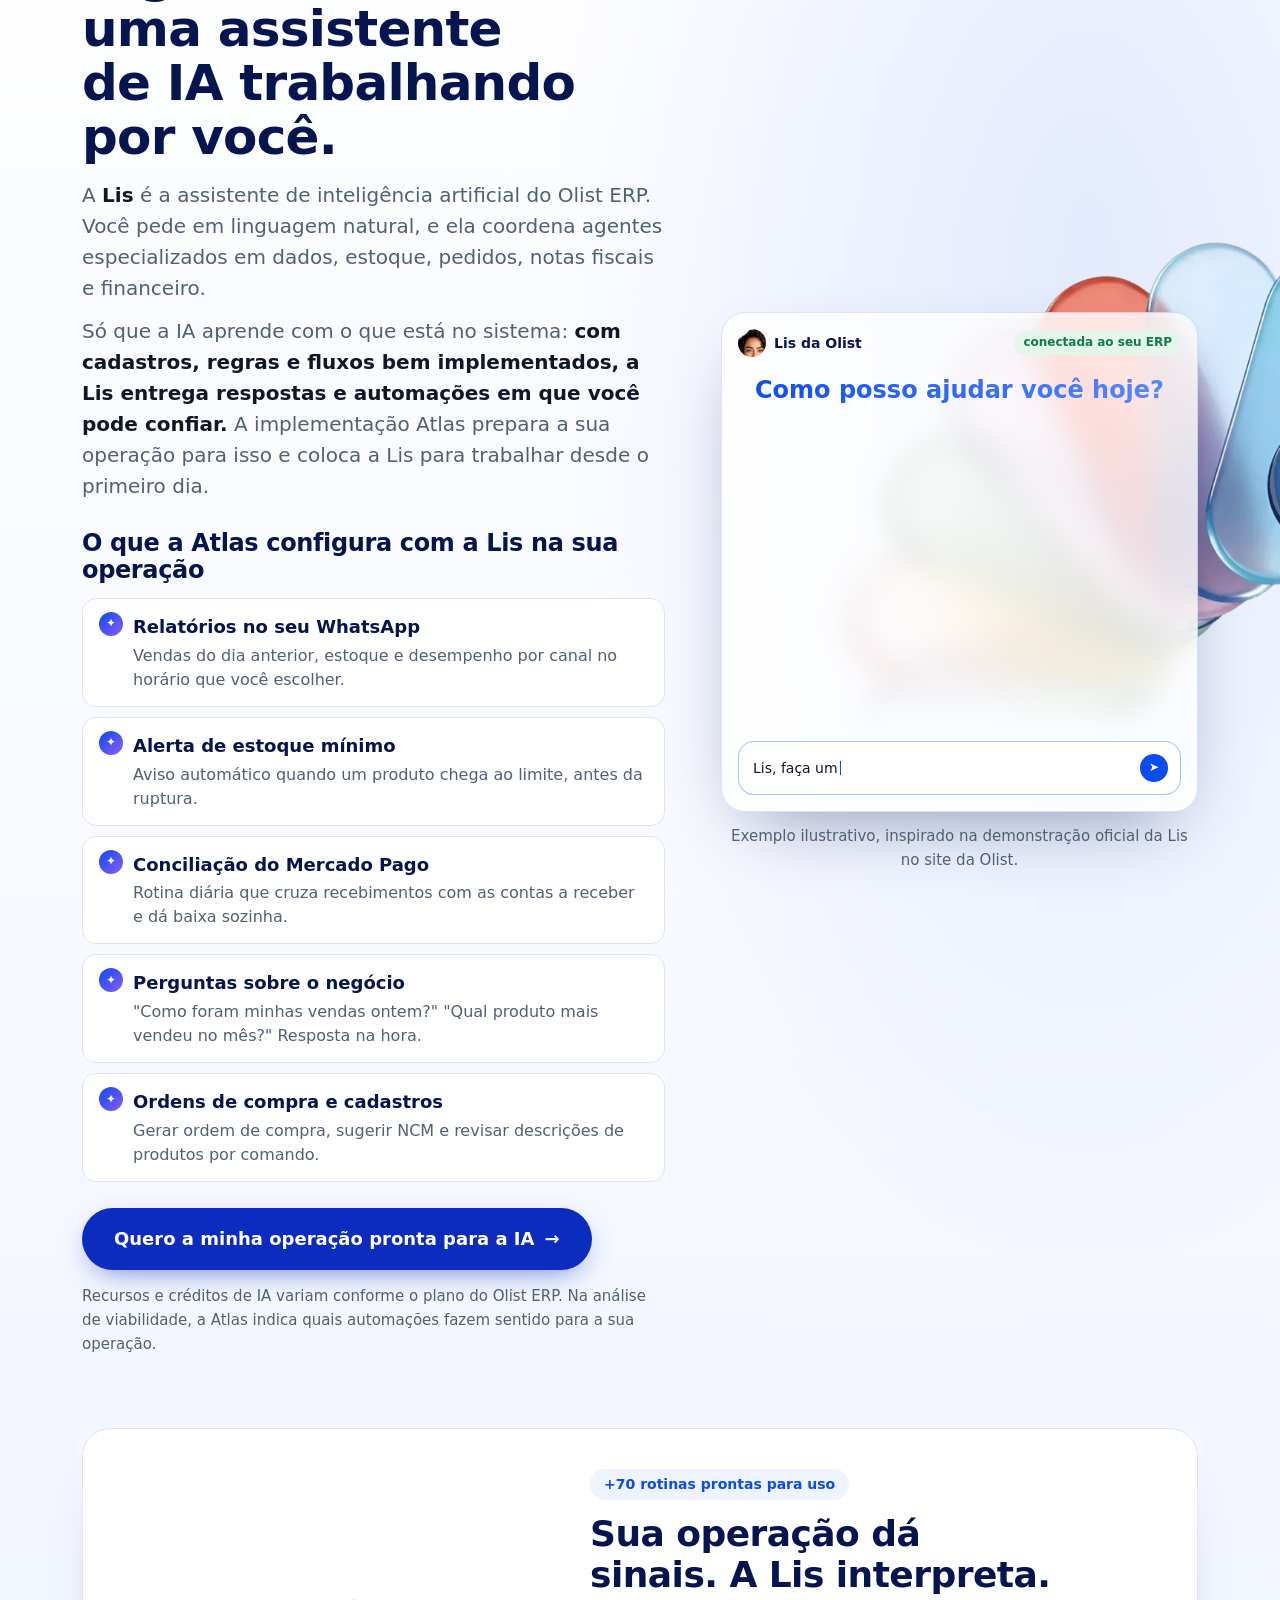
==== commit 033e06f0: "Cupom: texto do benefício Co-Authored-By: Claude Opus 5.5 <noreply@anthropic.com> Claude-Session: ht" ====
--- a/gabrielvalle/index.html
+++ b/gabrielvalle/index.html
@@ -25,7 +25,7 @@
 <link rel="preload" as="font" href="assets/fonts/Urania-ExtraBold.woff2" type="font/woff2" crossorigin />
 <link rel="preload" as="font" href="assets/fonts/Urania-Regular.woff2" type="font/woff2" crossorigin />
 <link rel="preload" as="image" href="assets/img/vsl-poster-640.webp" imagesrcset="assets/img/vsl-poster-640.webp 640w, assets/img/vsl-poster-960.webp 960w, assets/img/vsl-poster.webp 1280w" imagesizes="(min-width:900px) 560px, 100vw" />
-<link rel="stylesheet" href="assets/css/style.min.css?v=20261102c" />
+<link rel="stylesheet" href="assets/css/style.min.css?v=20261102d" />
 
 <script>
   /*
@@ -123,7 +123,7 @@
             <p class="gv-cupom__tag">Benefício exclusivo</p>
             <p class="gv-cupom__title"><b>30 dias grátis</b> no Olist ERP</p>
             <p class="gv-cupom__plus" aria-hidden="true">+</p>
-            <p class="gv-cupom__deal">os <b>melhores preços e condições comerciais</b> do mercado</p>
+            <p class="gv-cupom__deal">o <b>melhor preço</b> para assinar o Olist ERP</p>
             <p class="gv-cupom__code">Cupom <button type="button" class="cupom cupom-copy" data-copy="GABRIELVALLE" aria-label="Copiar o cupom GABRIELVALLE">GABRIELVALLE <span aria-hidden="true">⧉</span></button></p>
             <a class="btn btn--amber gv-cupom__btn" href="https://olist.com/lp/sistema-de-gestao/?parceiro=GABRIELVALLE" target="_blank" rel="noopener" data-olist-link>Assinar o Olist ERP com o cupom do Gabriel <span aria-hidden="true">→</span></a>
             <p class="gv-cupom__note"><b>Na dúvida sobre qual plano assinar?</b> A Atlas recomenda a partir do plano <b>Impulsione</b>, para ter todos os recursos do sistema disponíveis e uma melhor experiência. Cada caso é um caso: se a dúvida continuar, fale com o Flávio.</p>
@@ -657,7 +657,7 @@
   </div>
 </div>
 
-<script src="assets/js/main.min.js?v=20261102c" defer></script>
-<script src="assets/js/diagnostico.min.js?v=20261102c" defer></script>
+<script src="assets/js/main.min.js?v=20261102d" defer></script>
+<script src="assets/js/diagnostico.min.js?v=20261102d" defer></script>
 </body>
 </html>
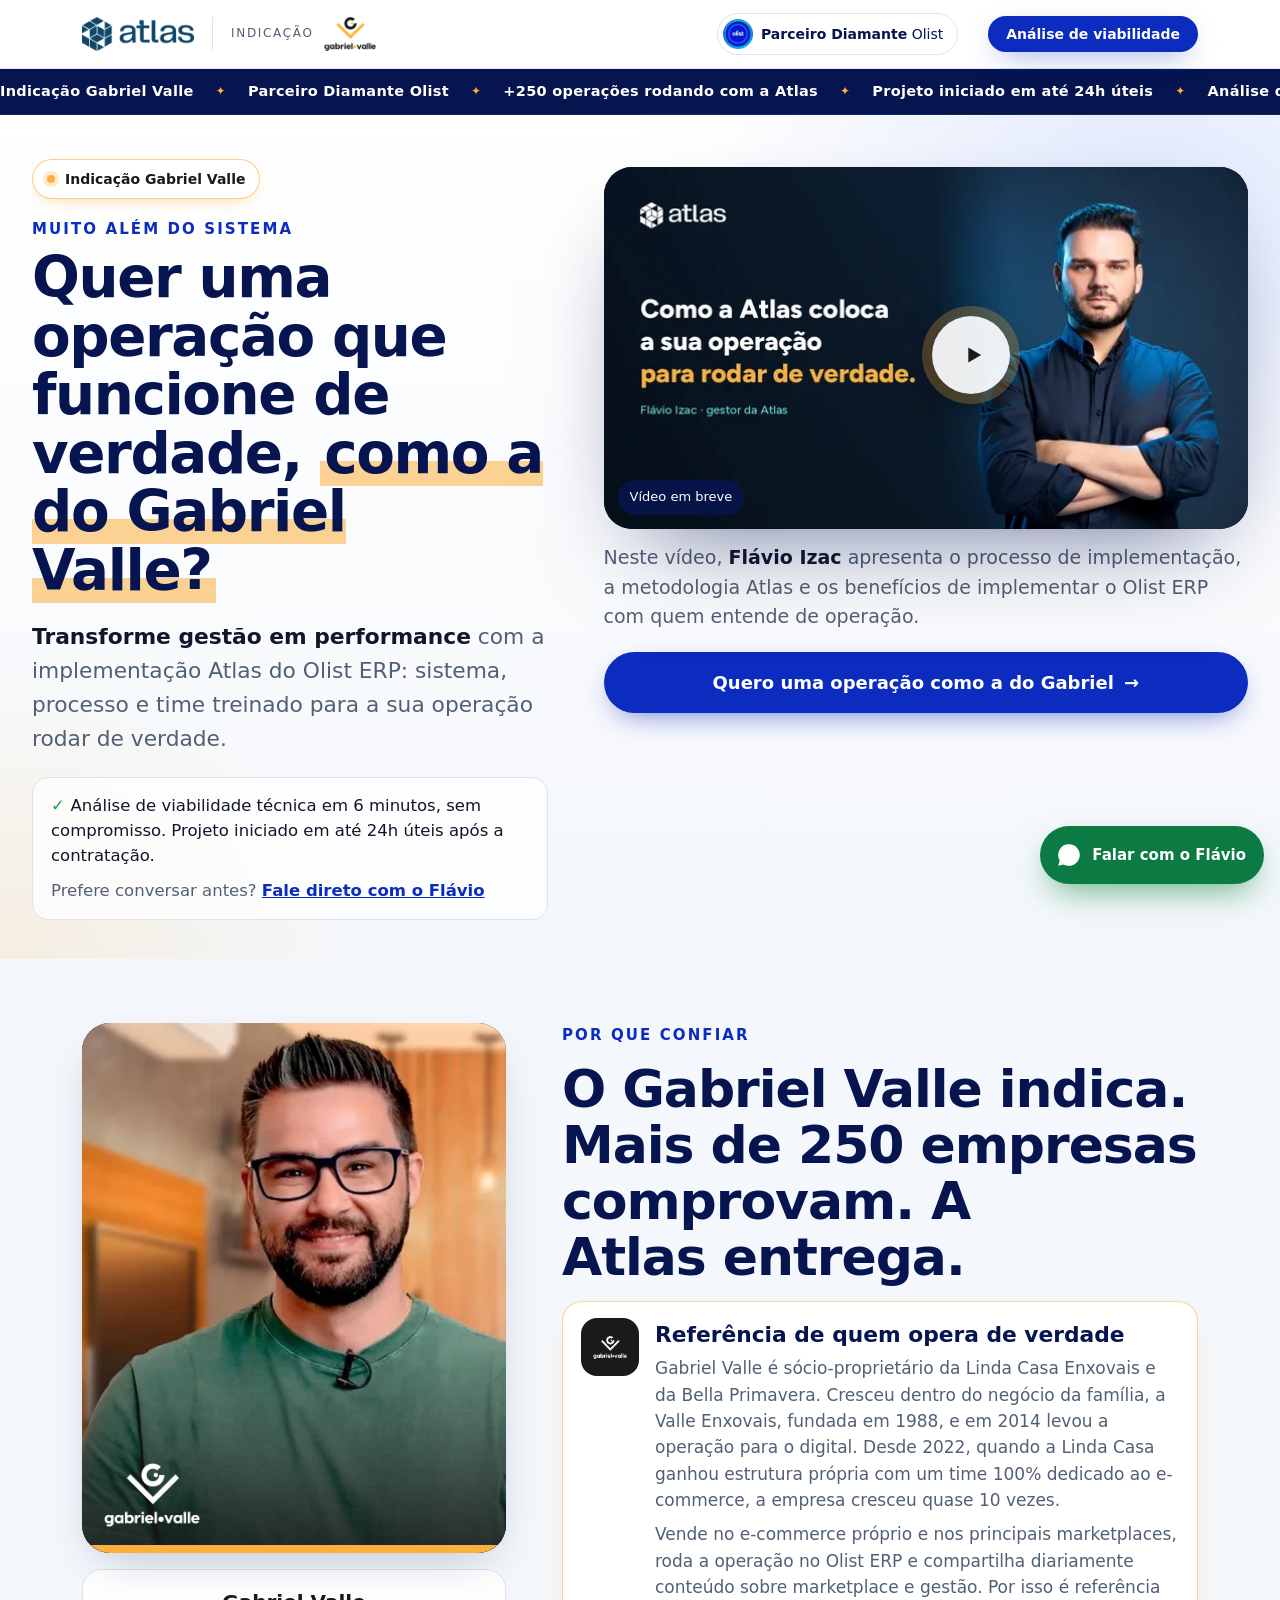
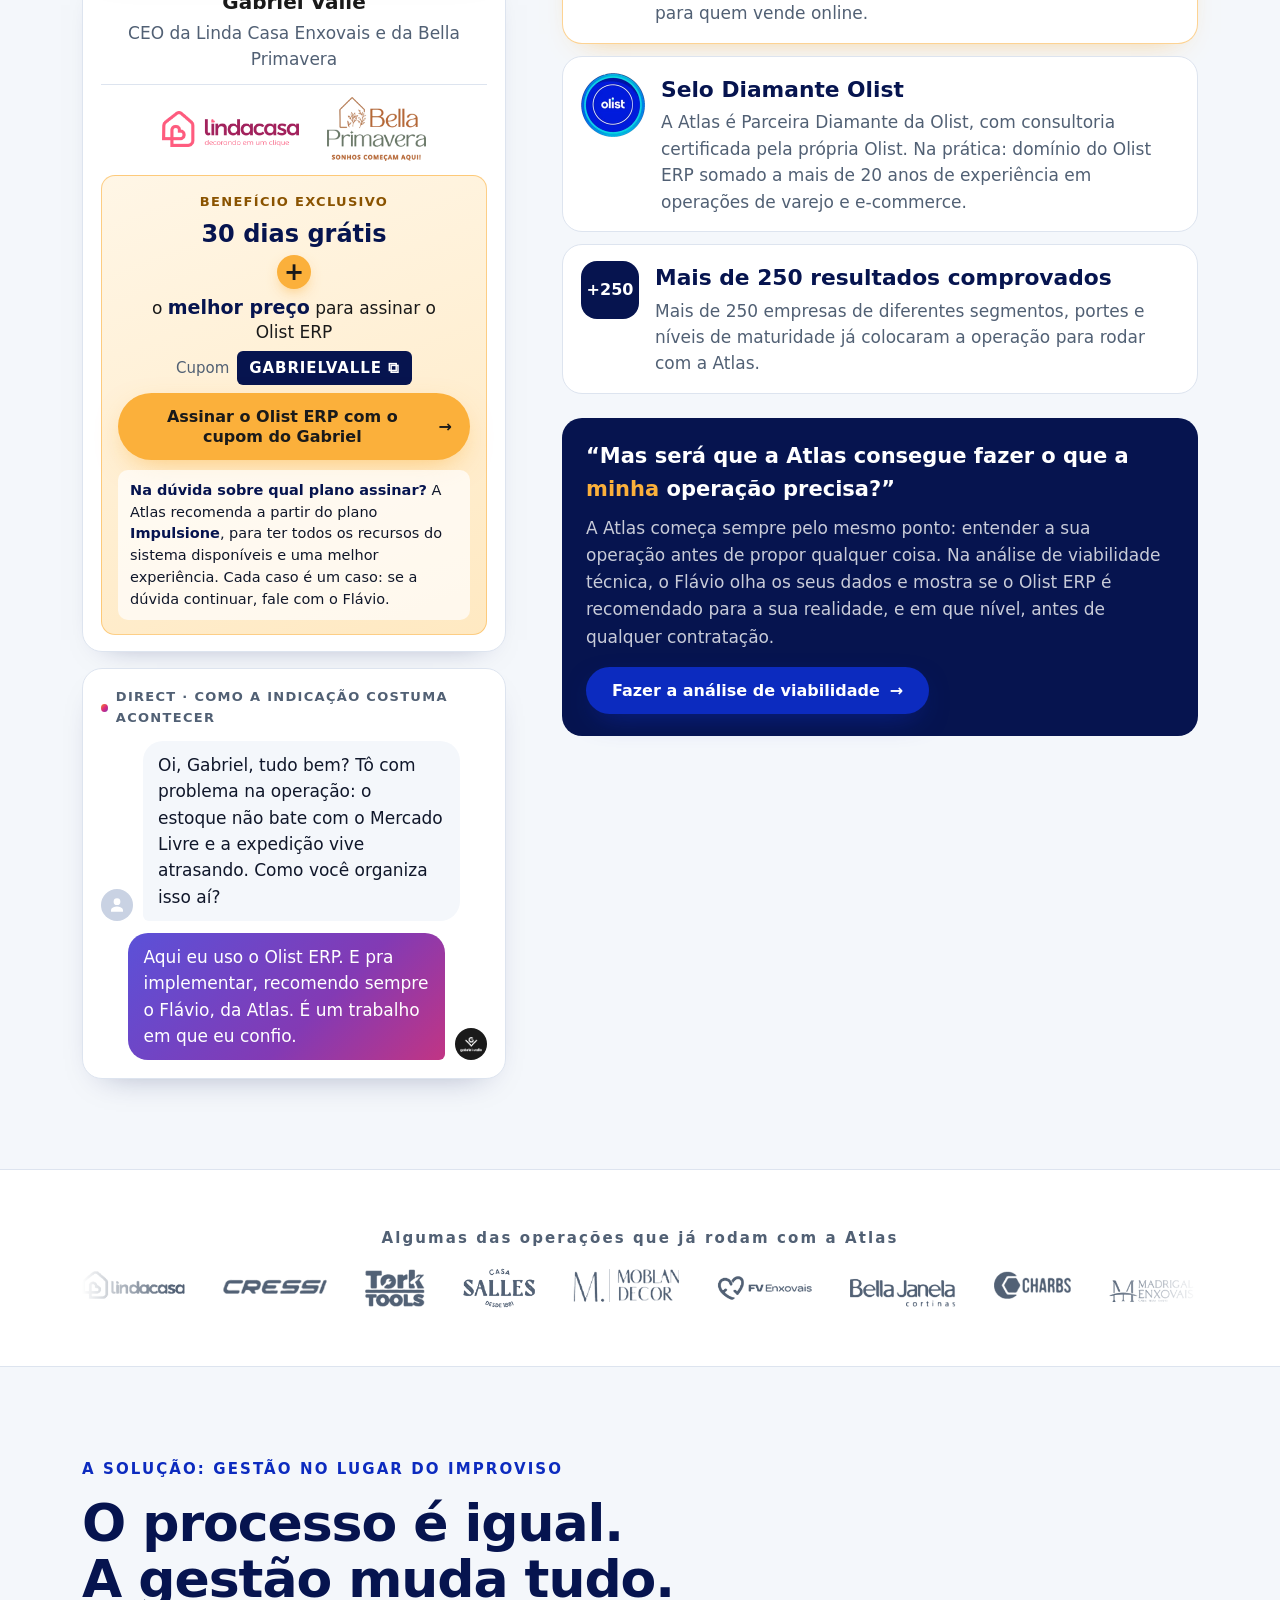
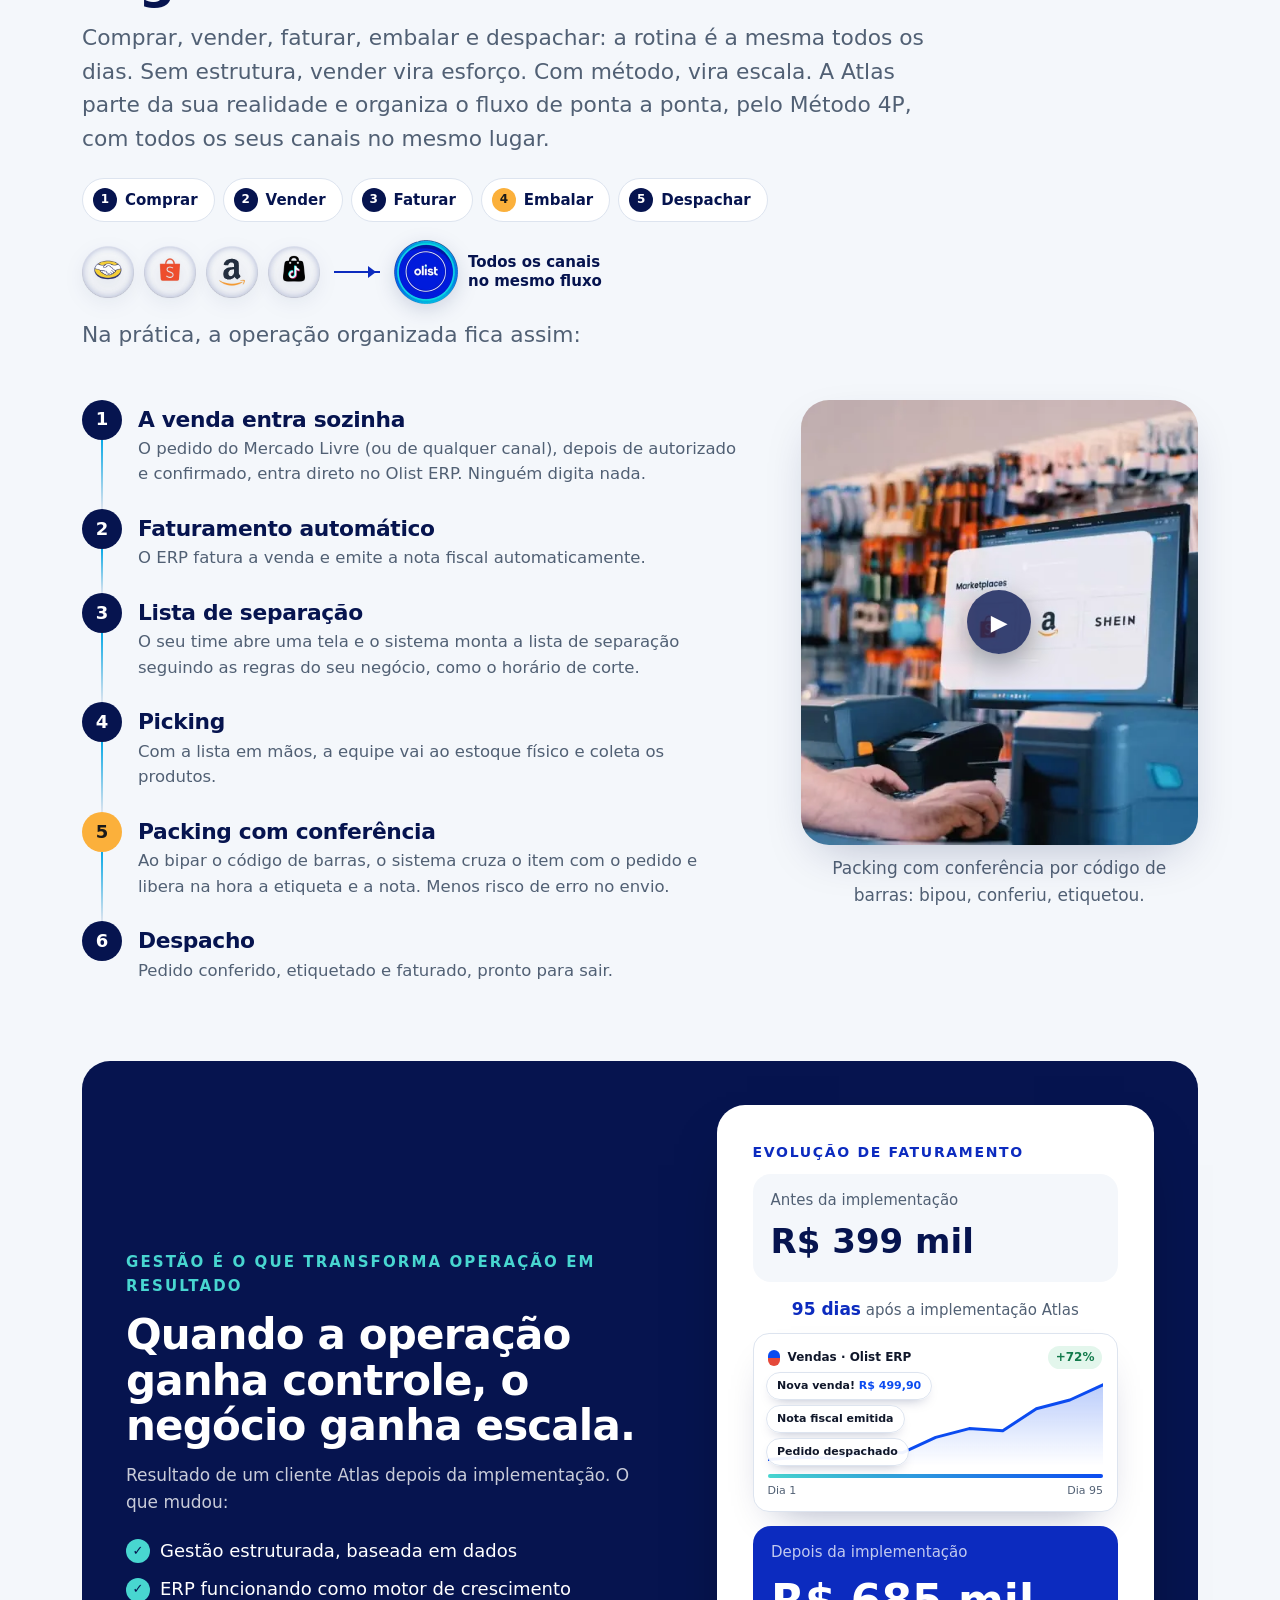
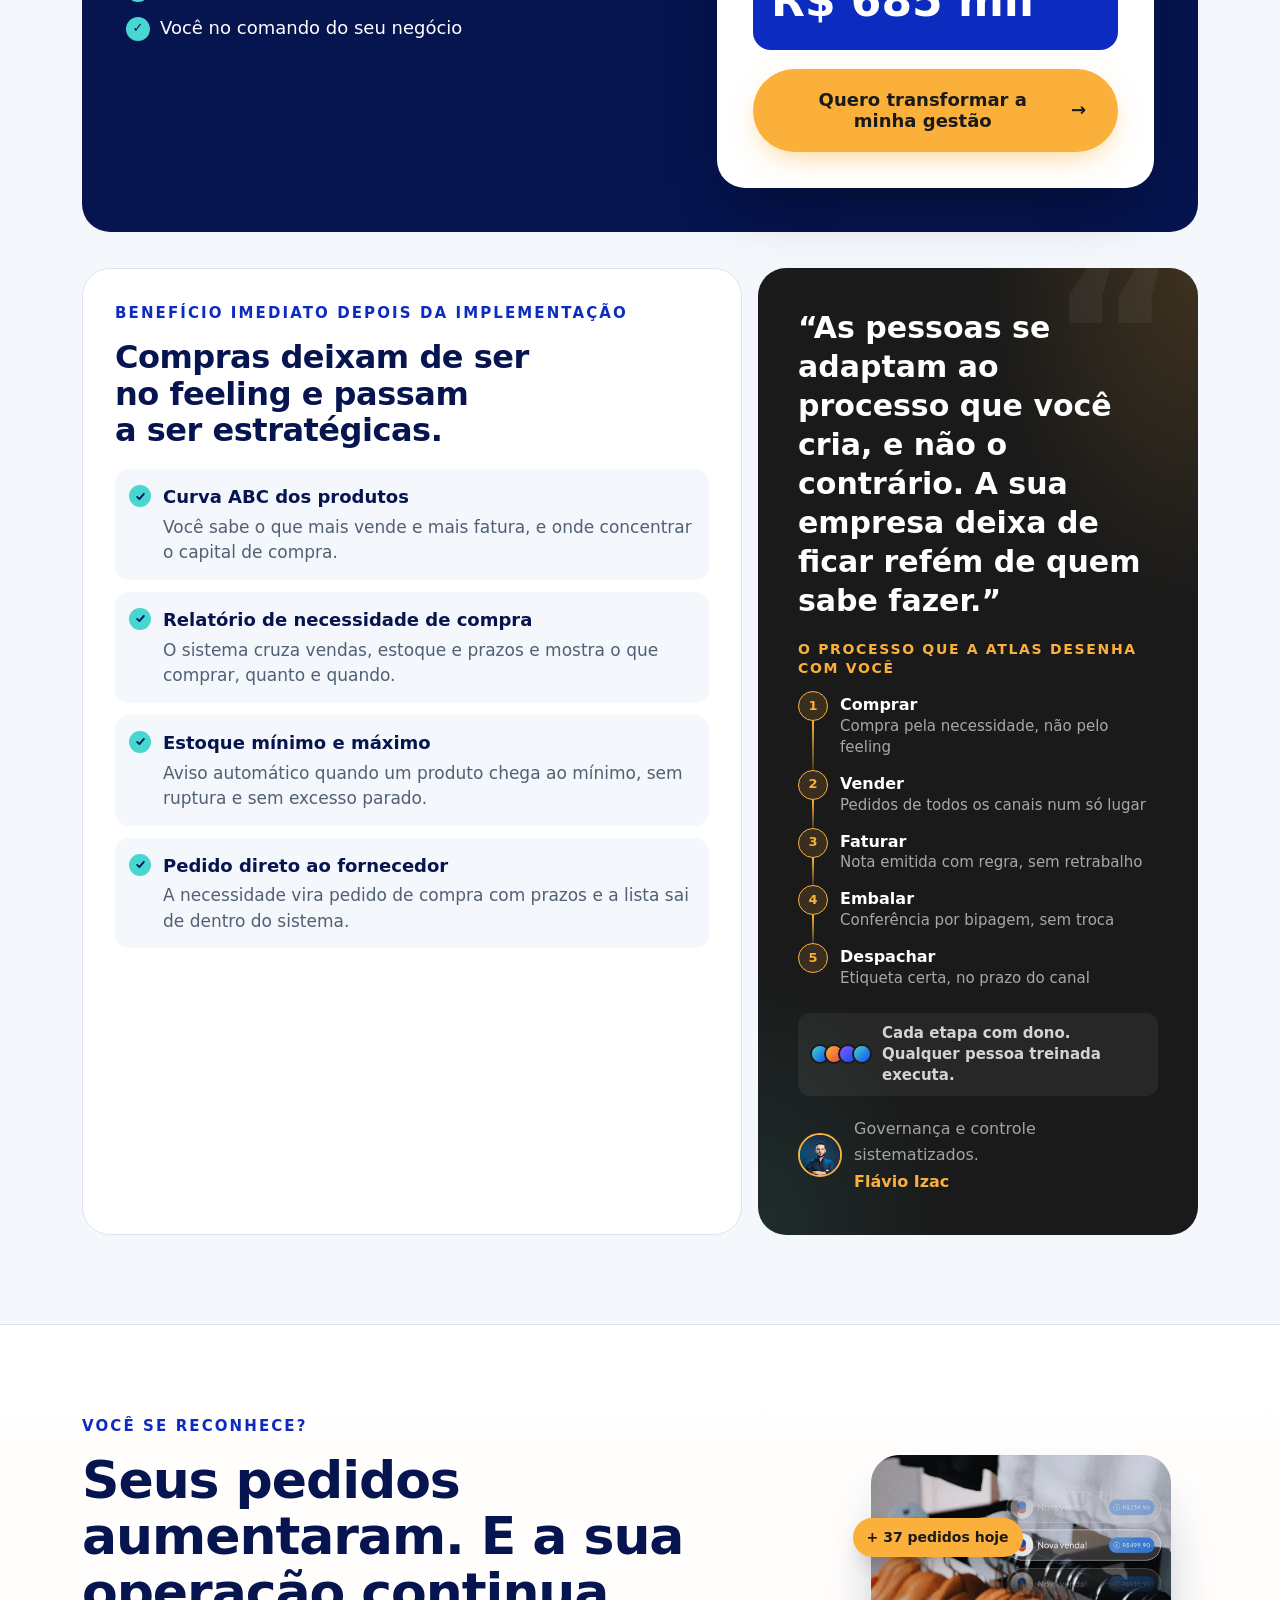
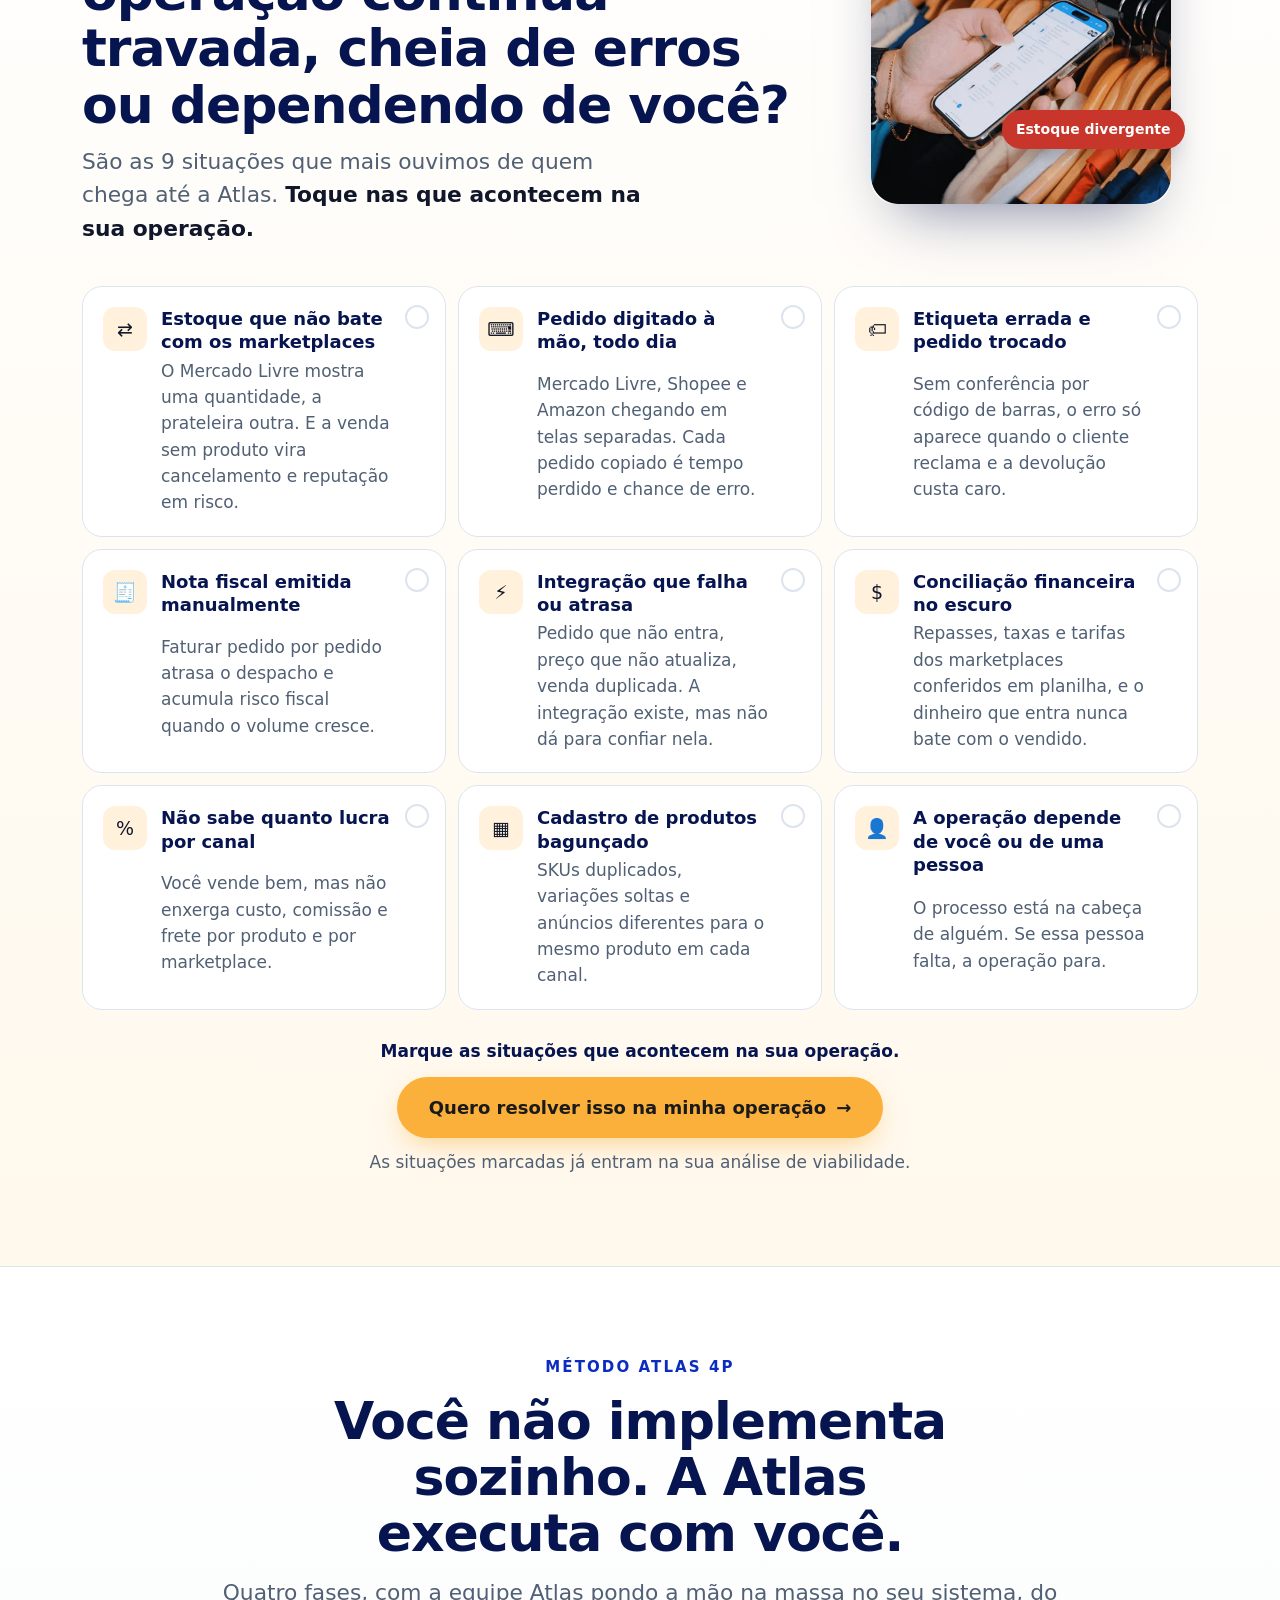
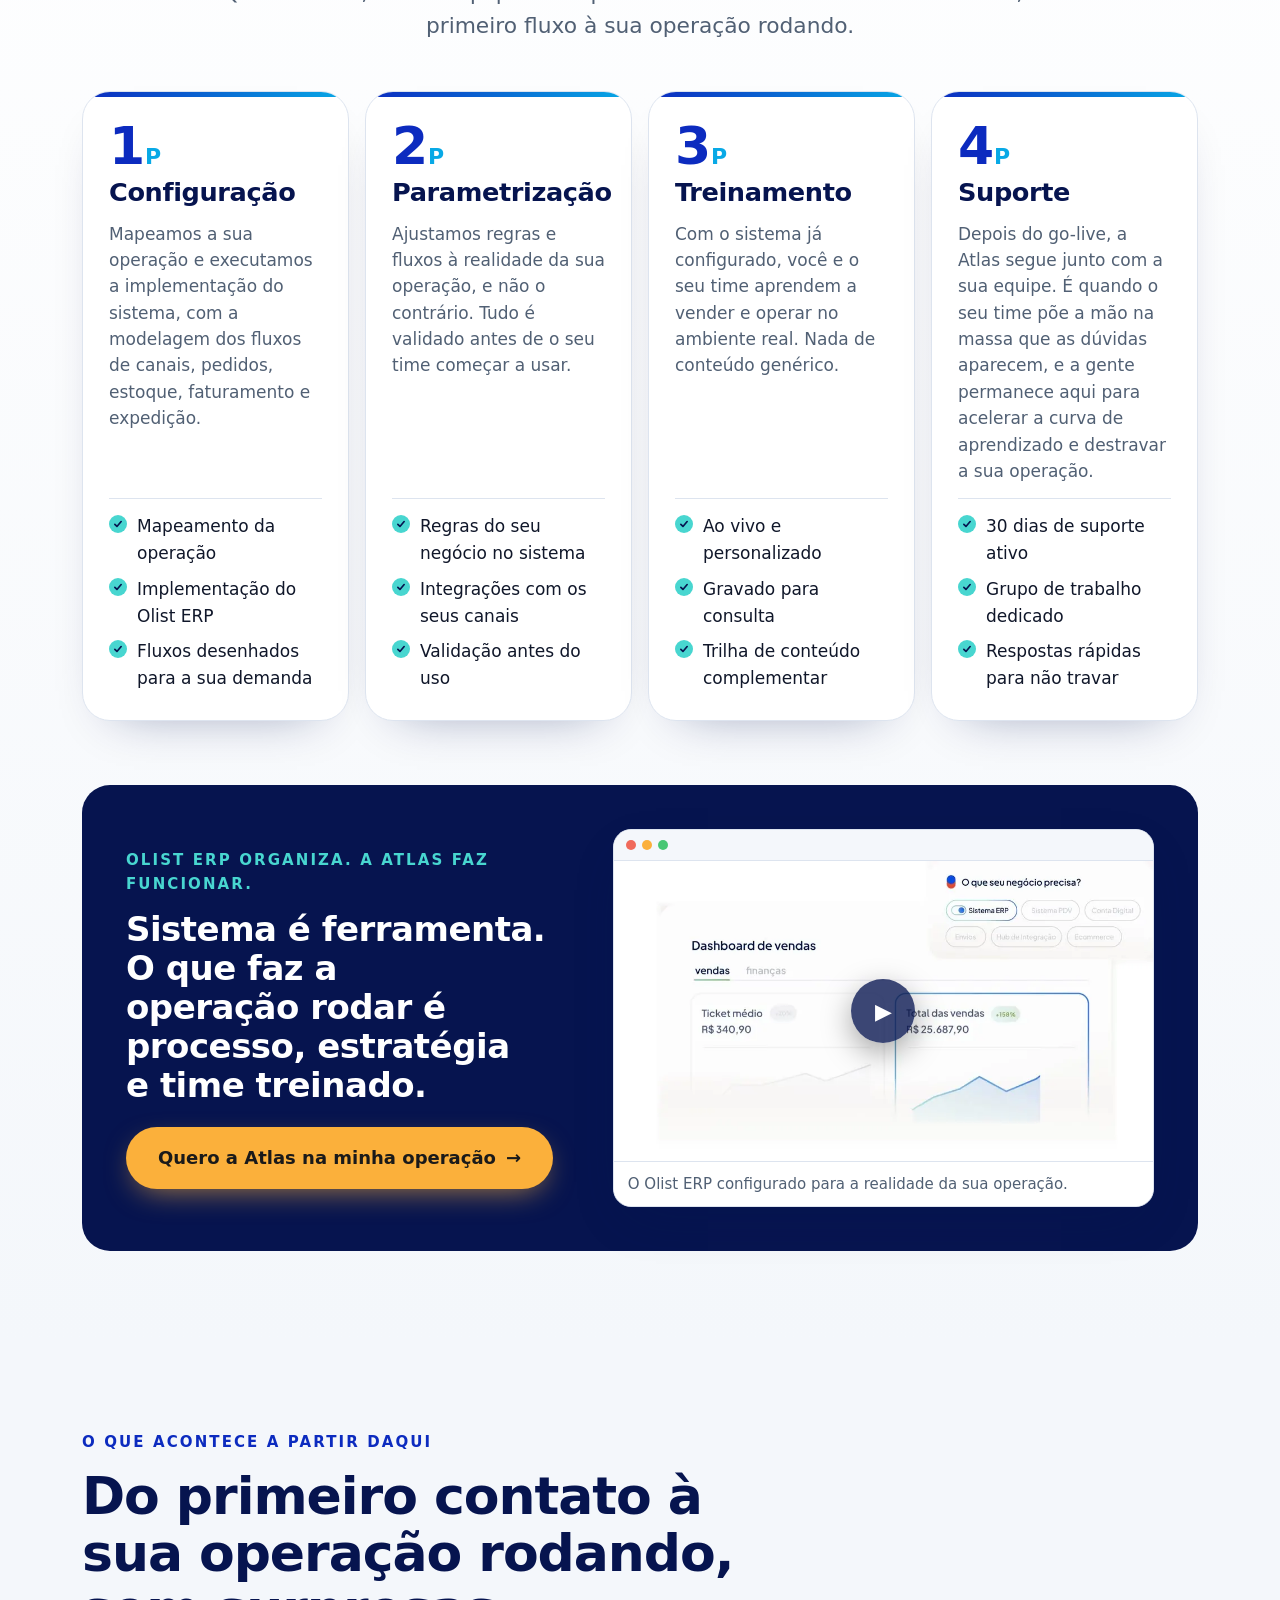
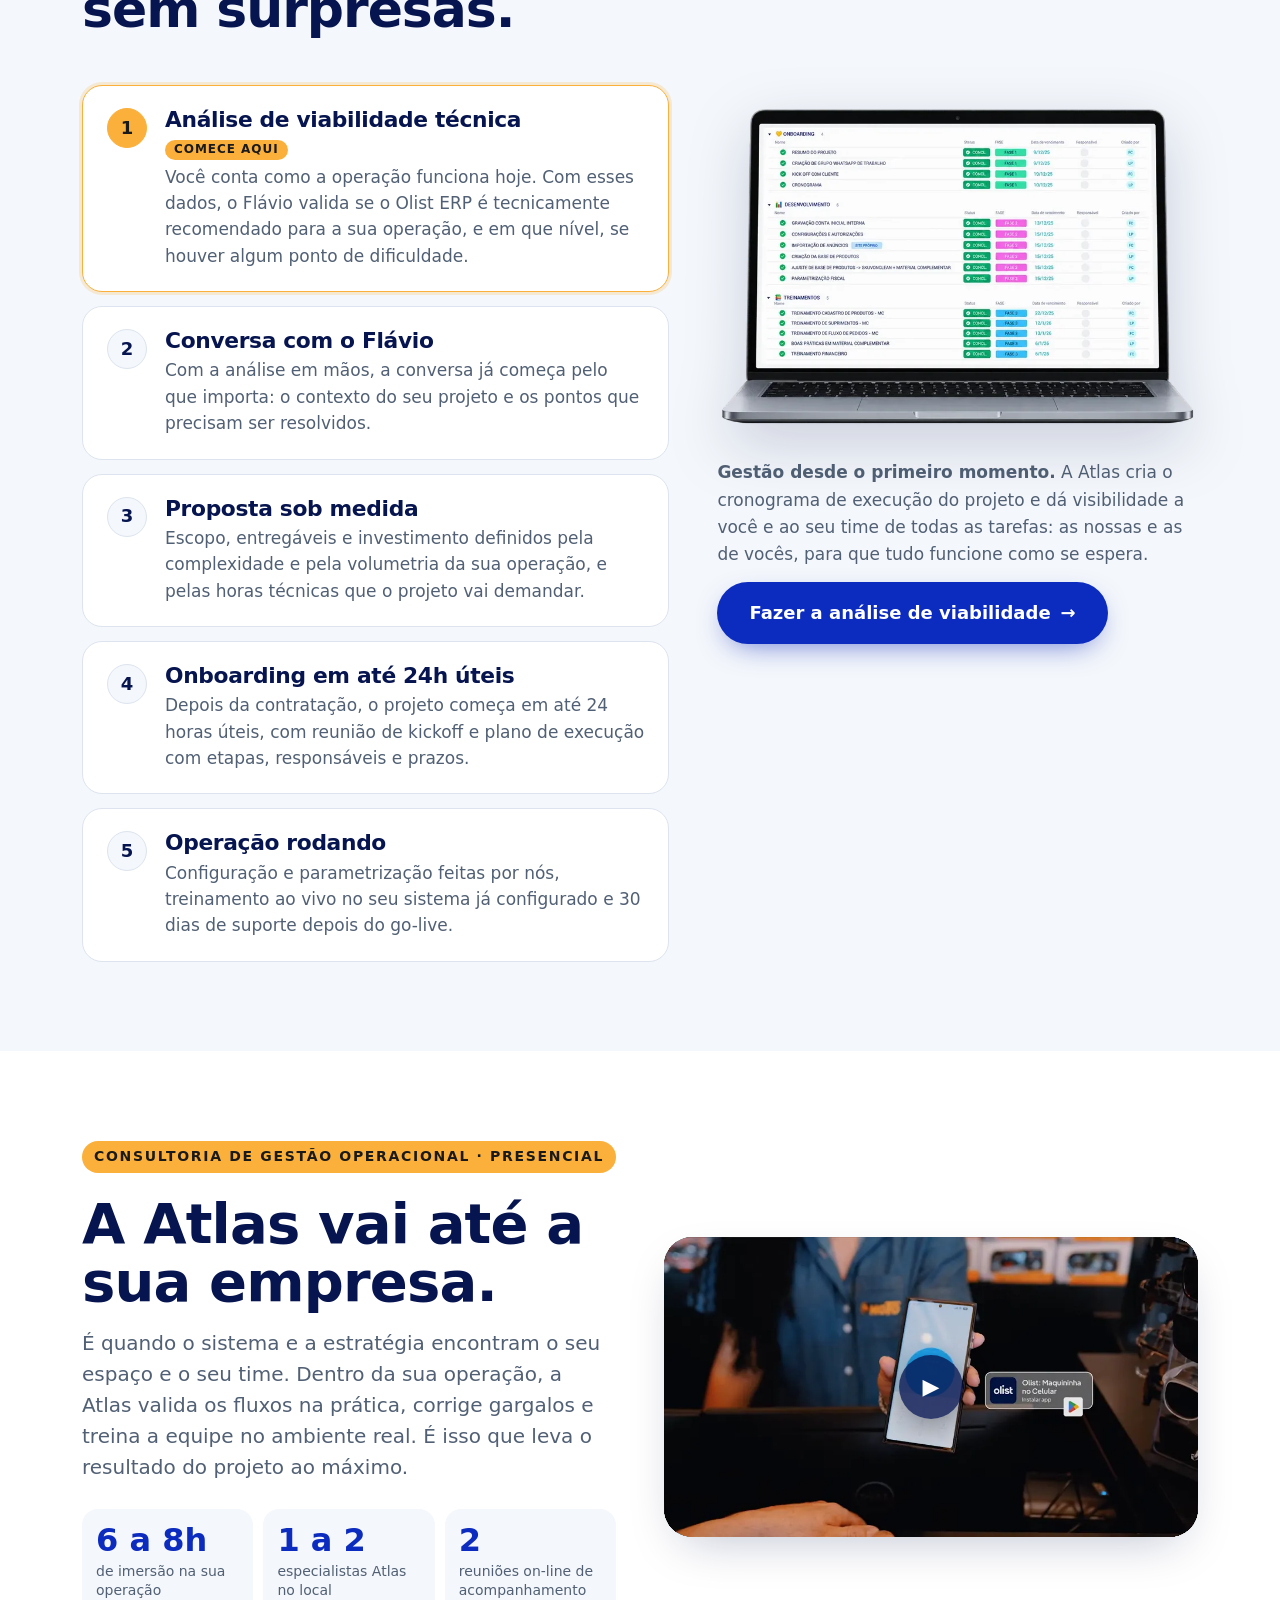
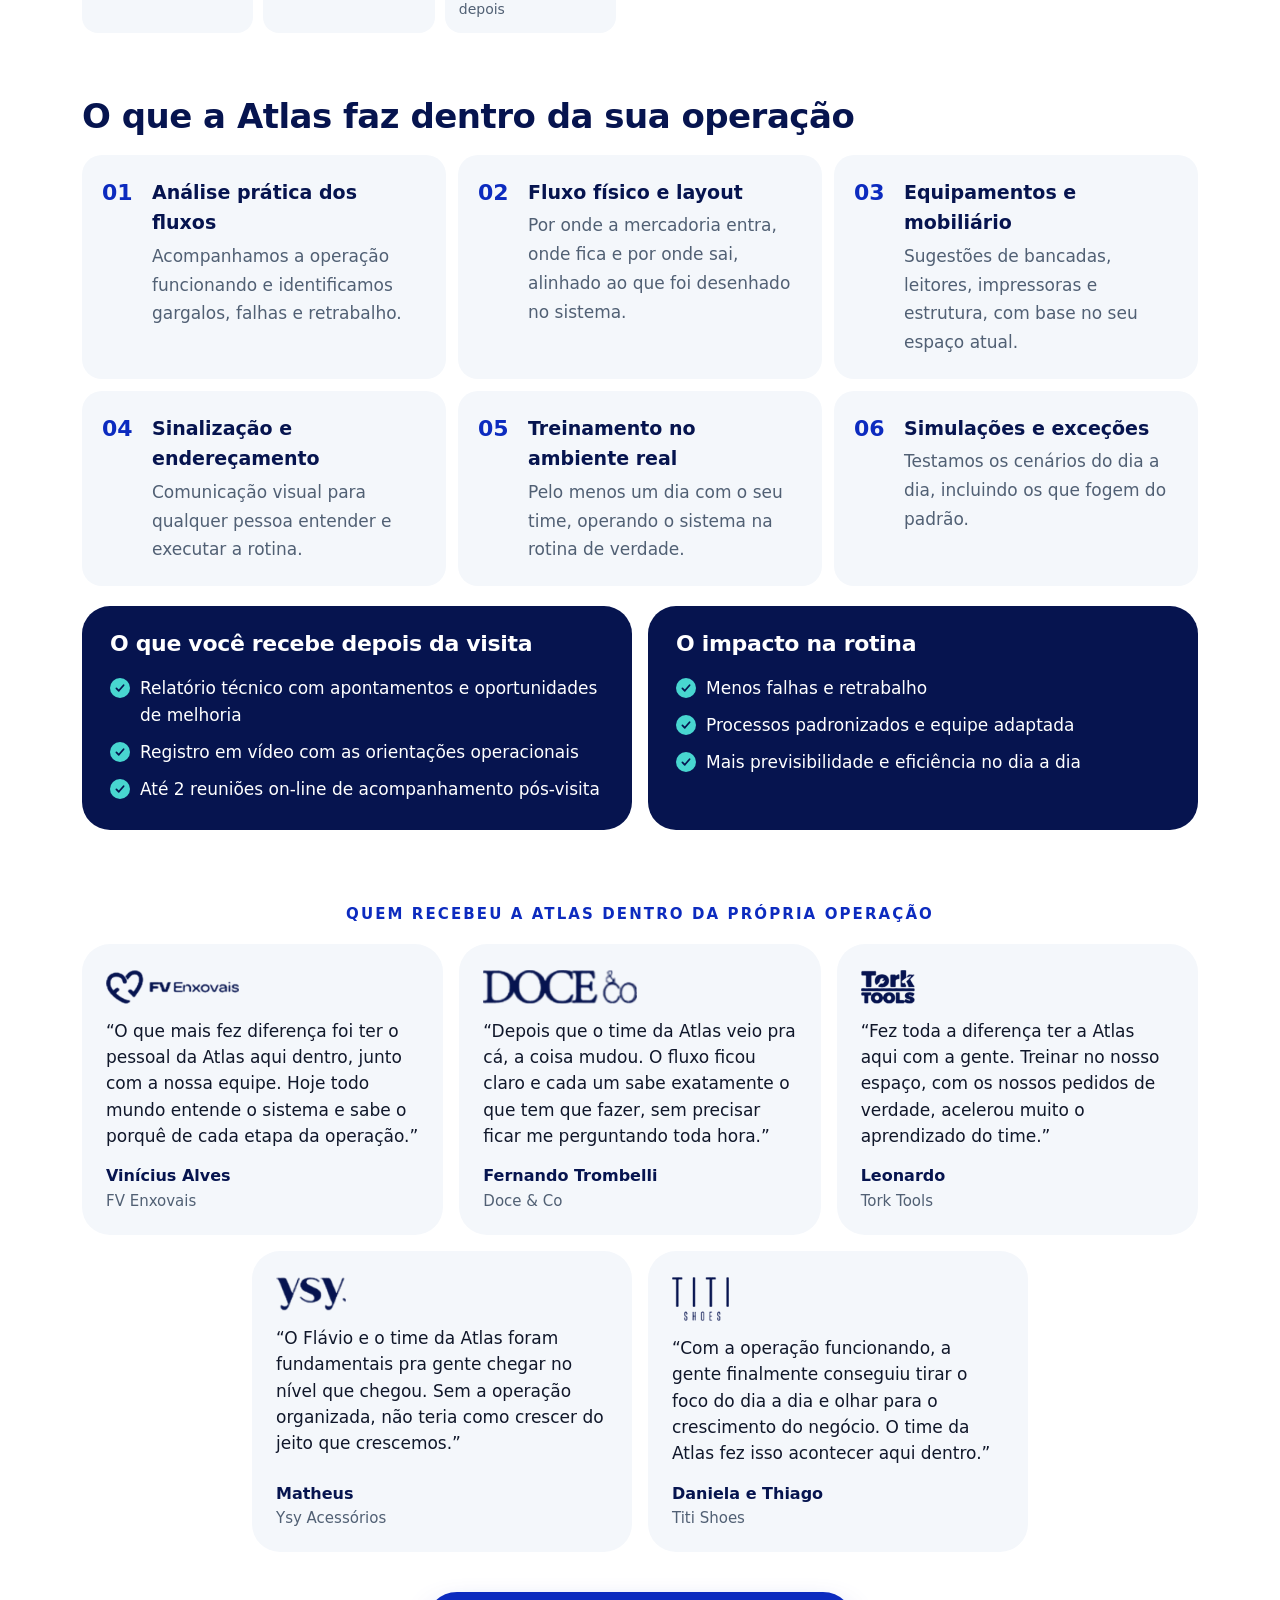
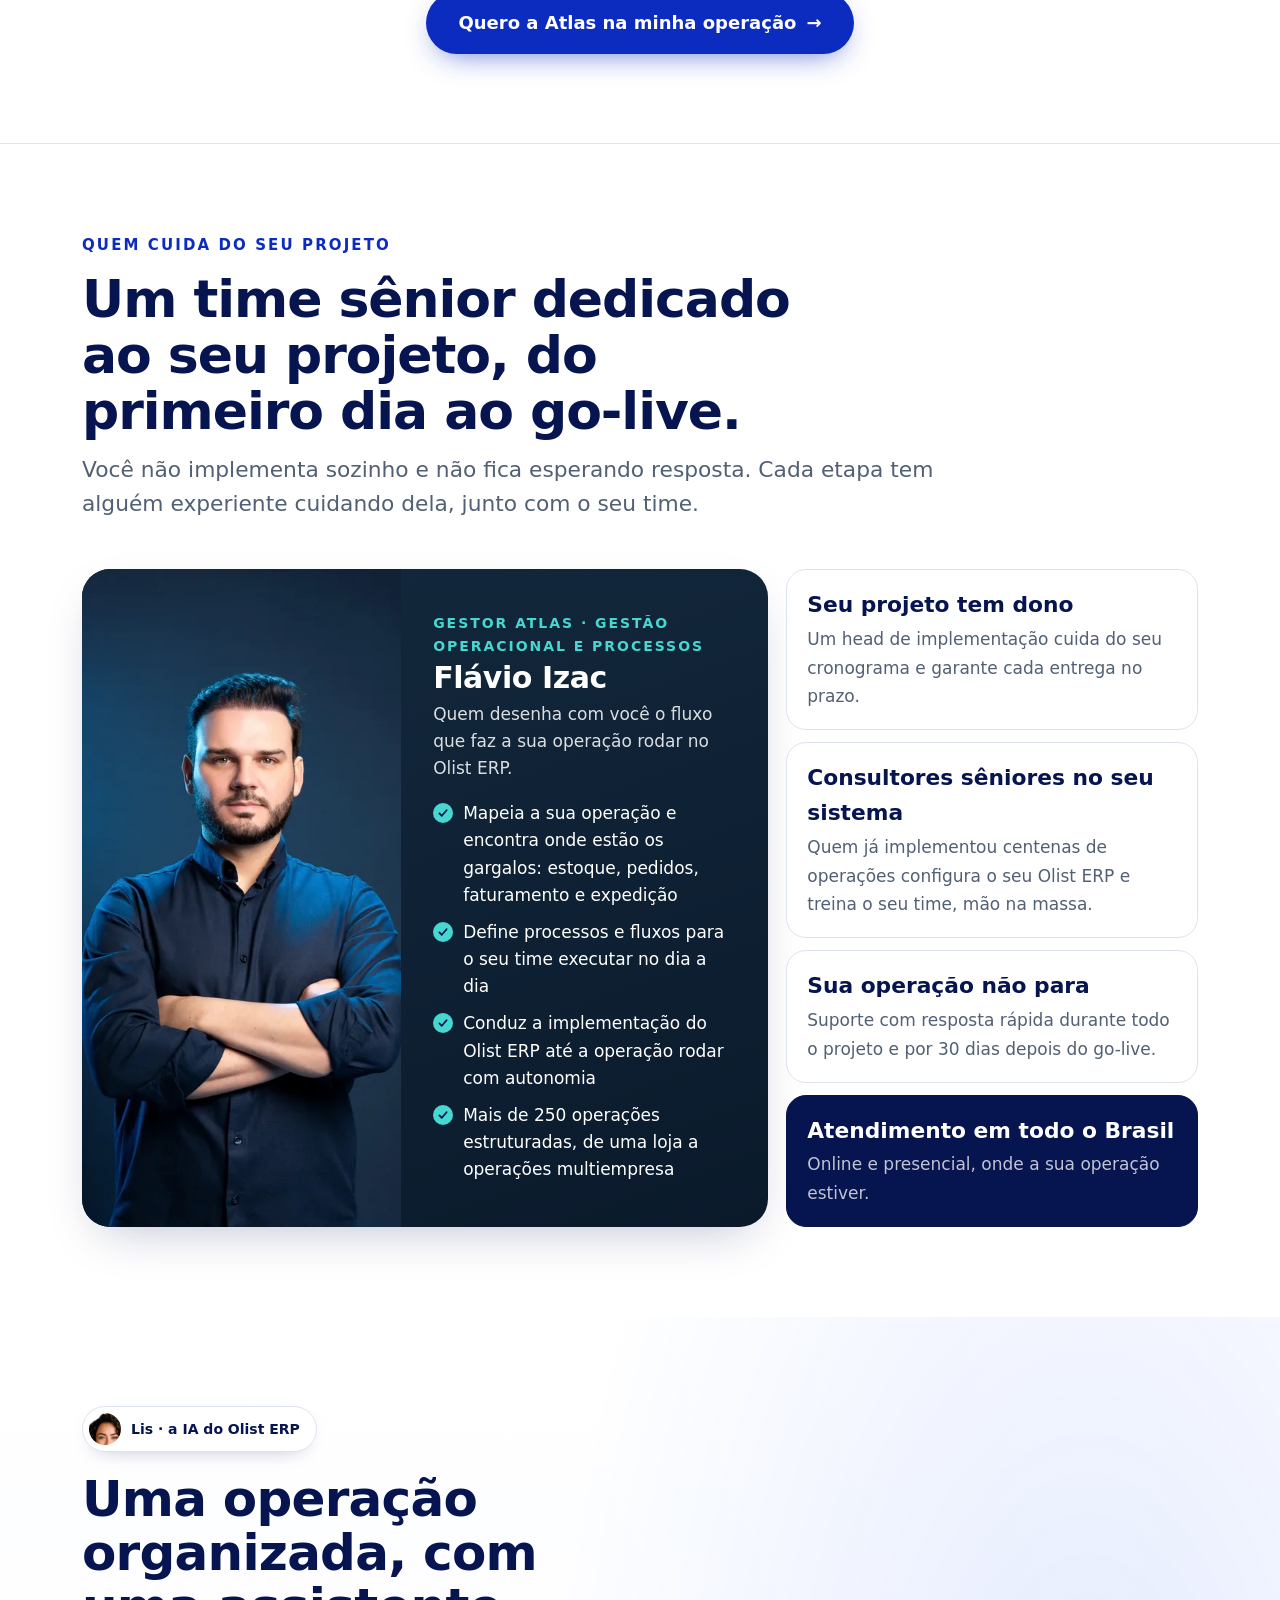
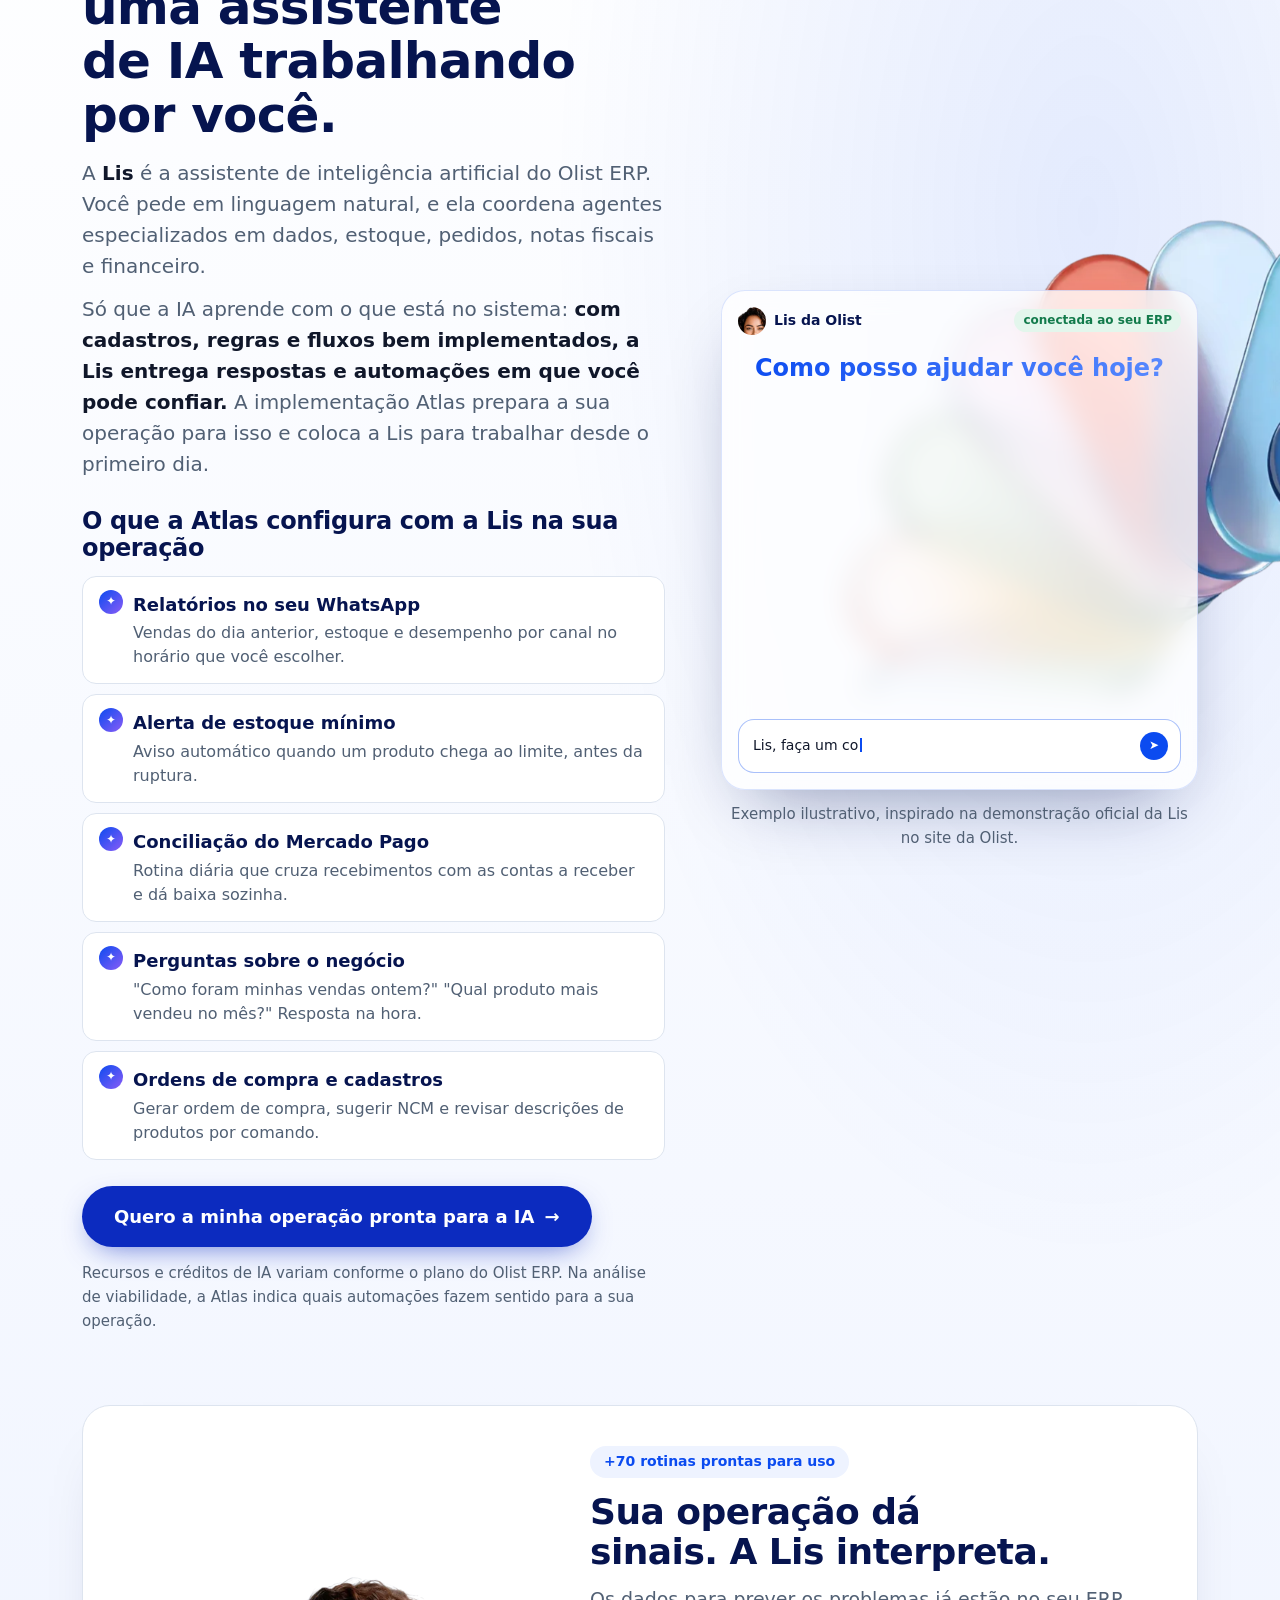
==== commit 42566130: "Cupom: texto mais enxuto Co-Authored-By: Claude Opus 5.5 <noreply@anthropic.com> Claude-Session: htt" ====
--- a/gabrielvalle/index.html
+++ b/gabrielvalle/index.html
@@ -25,7 +25,7 @@
 <link rel="preload" as="font" href="assets/fonts/Urania-ExtraBold.woff2" type="font/woff2" crossorigin />
 <link rel="preload" as="font" href="assets/fonts/Urania-Regular.woff2" type="font/woff2" crossorigin />
 <link rel="preload" as="image" href="assets/img/vsl-poster-640.webp" imagesrcset="assets/img/vsl-poster-640.webp 640w, assets/img/vsl-poster-960.webp 960w, assets/img/vsl-poster.webp 1280w" imagesizes="(min-width:900px) 560px, 100vw" />
-<link rel="stylesheet" href="assets/css/style.min.css?v=20261102d" />
+<link rel="stylesheet" href="assets/css/style.min.css?v=20261102e" />
 
 <script>
   /*
@@ -121,7 +121,7 @@
           </div>
           <div class="gv-cupom">
             <p class="gv-cupom__tag">Benefício exclusivo</p>
-            <p class="gv-cupom__title"><b>30 dias grátis</b> no Olist ERP</p>
+            <p class="gv-cupom__title"><b>30 dias grátis</b></p>
             <p class="gv-cupom__plus" aria-hidden="true">+</p>
             <p class="gv-cupom__deal">o <b>melhor preço</b> para assinar o Olist ERP</p>
             <p class="gv-cupom__code">Cupom <button type="button" class="cupom cupom-copy" data-copy="GABRIELVALLE" aria-label="Copiar o cupom GABRIELVALLE">GABRIELVALLE <span aria-hidden="true">⧉</span></button></p>
@@ -657,7 +657,7 @@
   </div>
 </div>
 
-<script src="assets/js/main.min.js?v=20261102d" defer></script>
-<script src="assets/js/diagnostico.min.js?v=20261102d" defer></script>
+<script src="assets/js/main.min.js?v=20261102e" defer></script>
+<script src="assets/js/diagnostico.min.js?v=20261102e" defer></script>
 </body>
 </html>
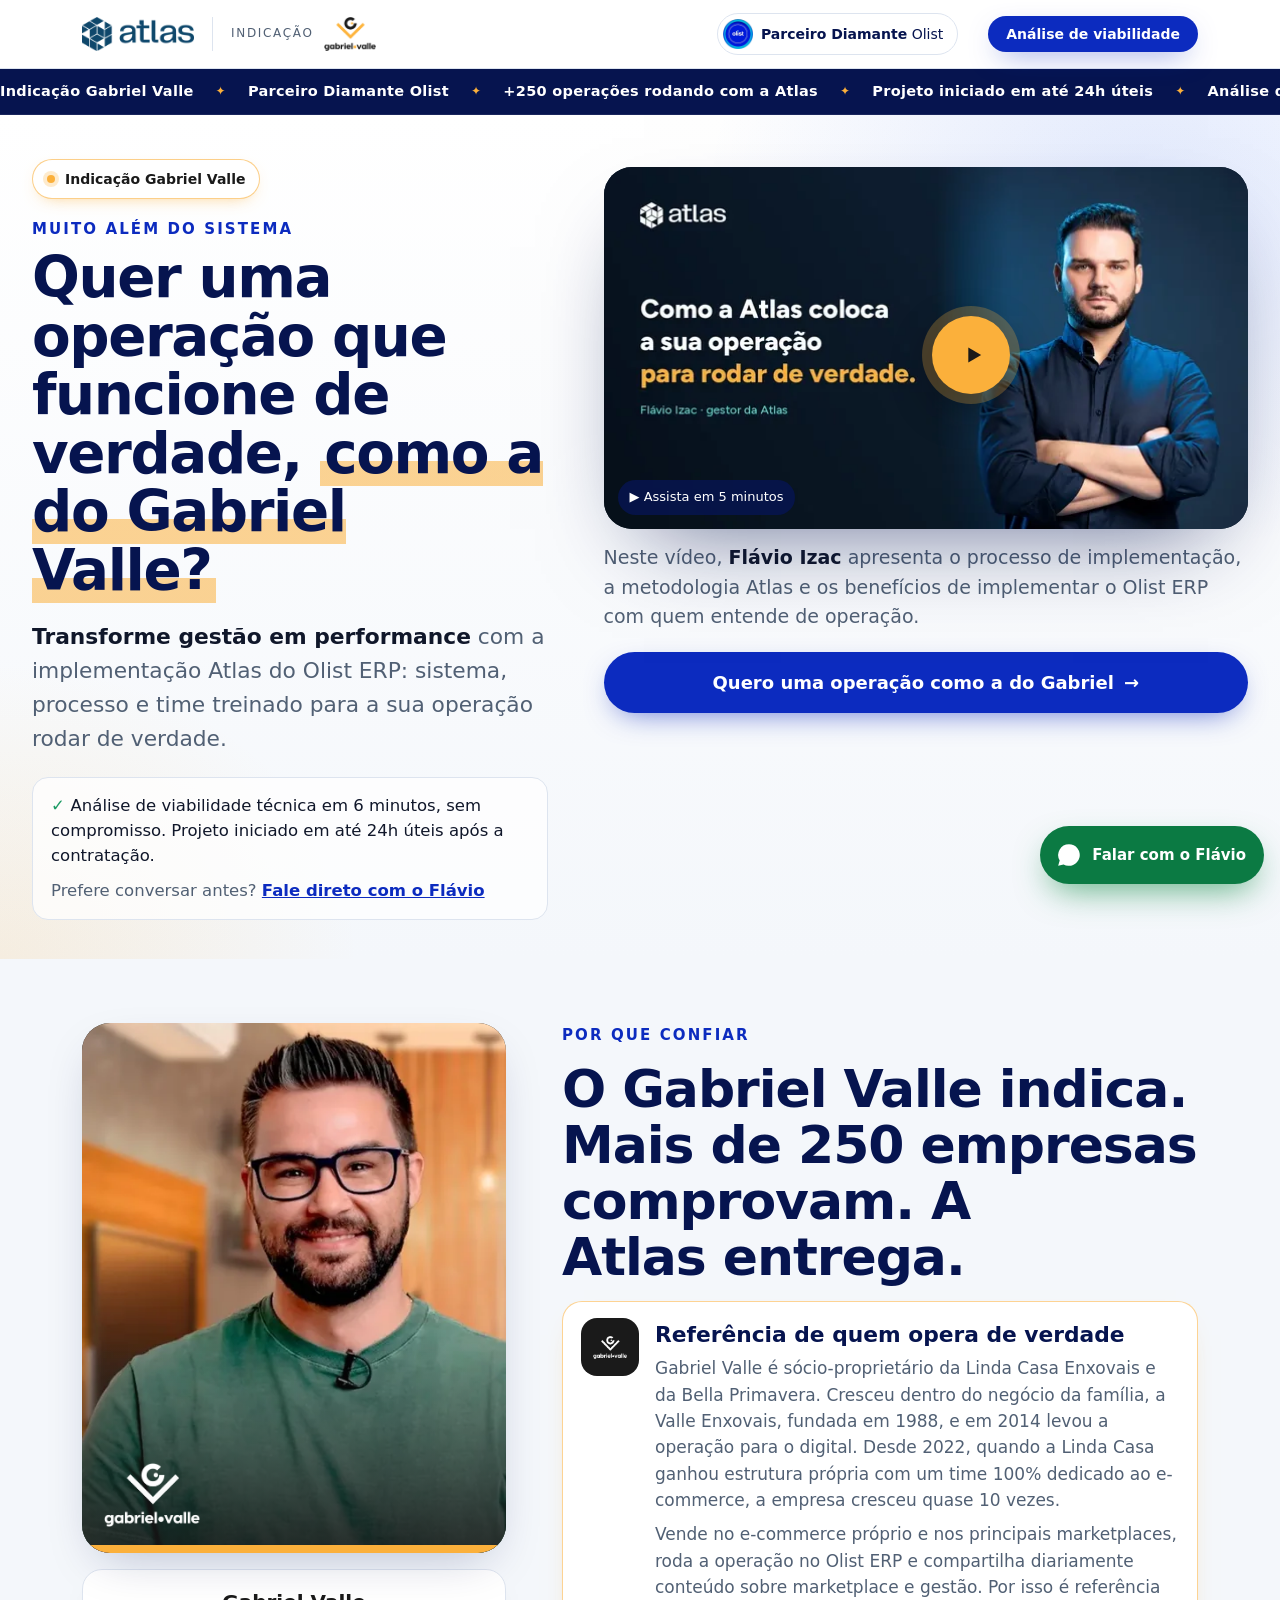
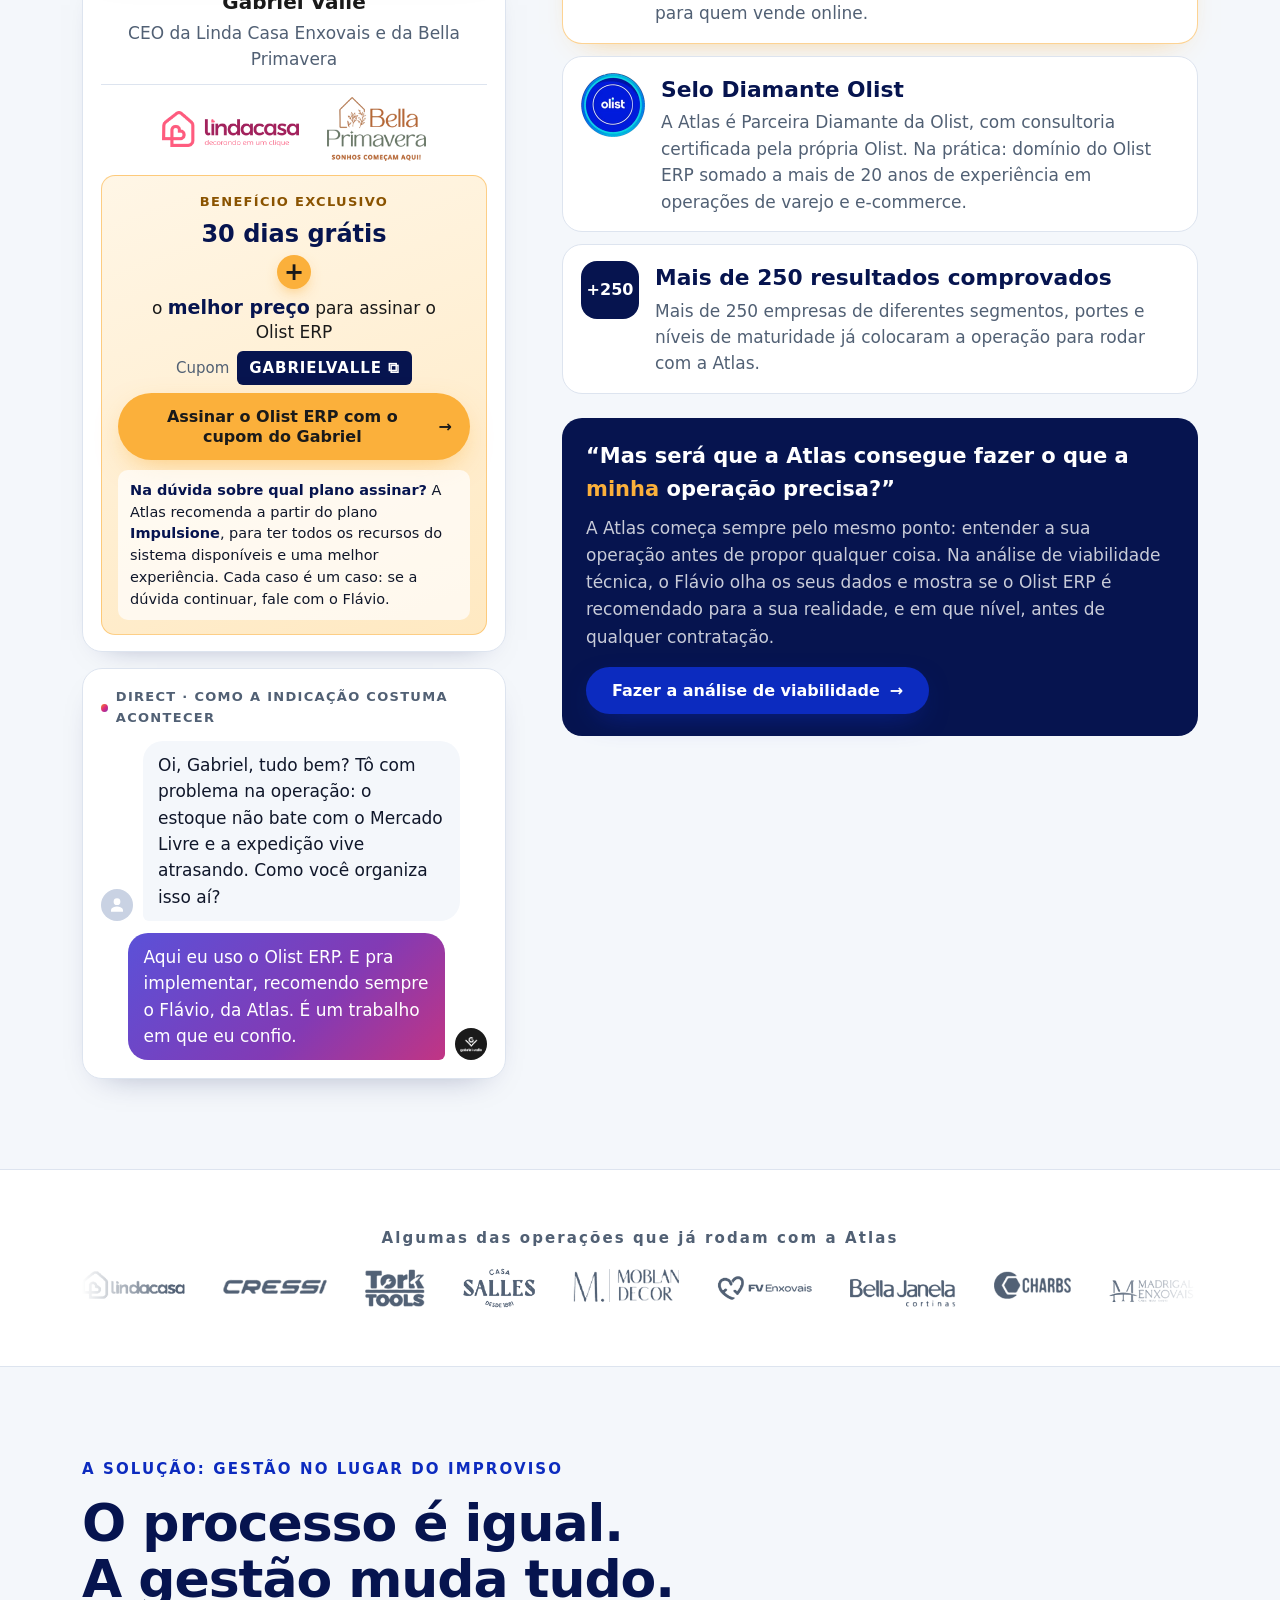
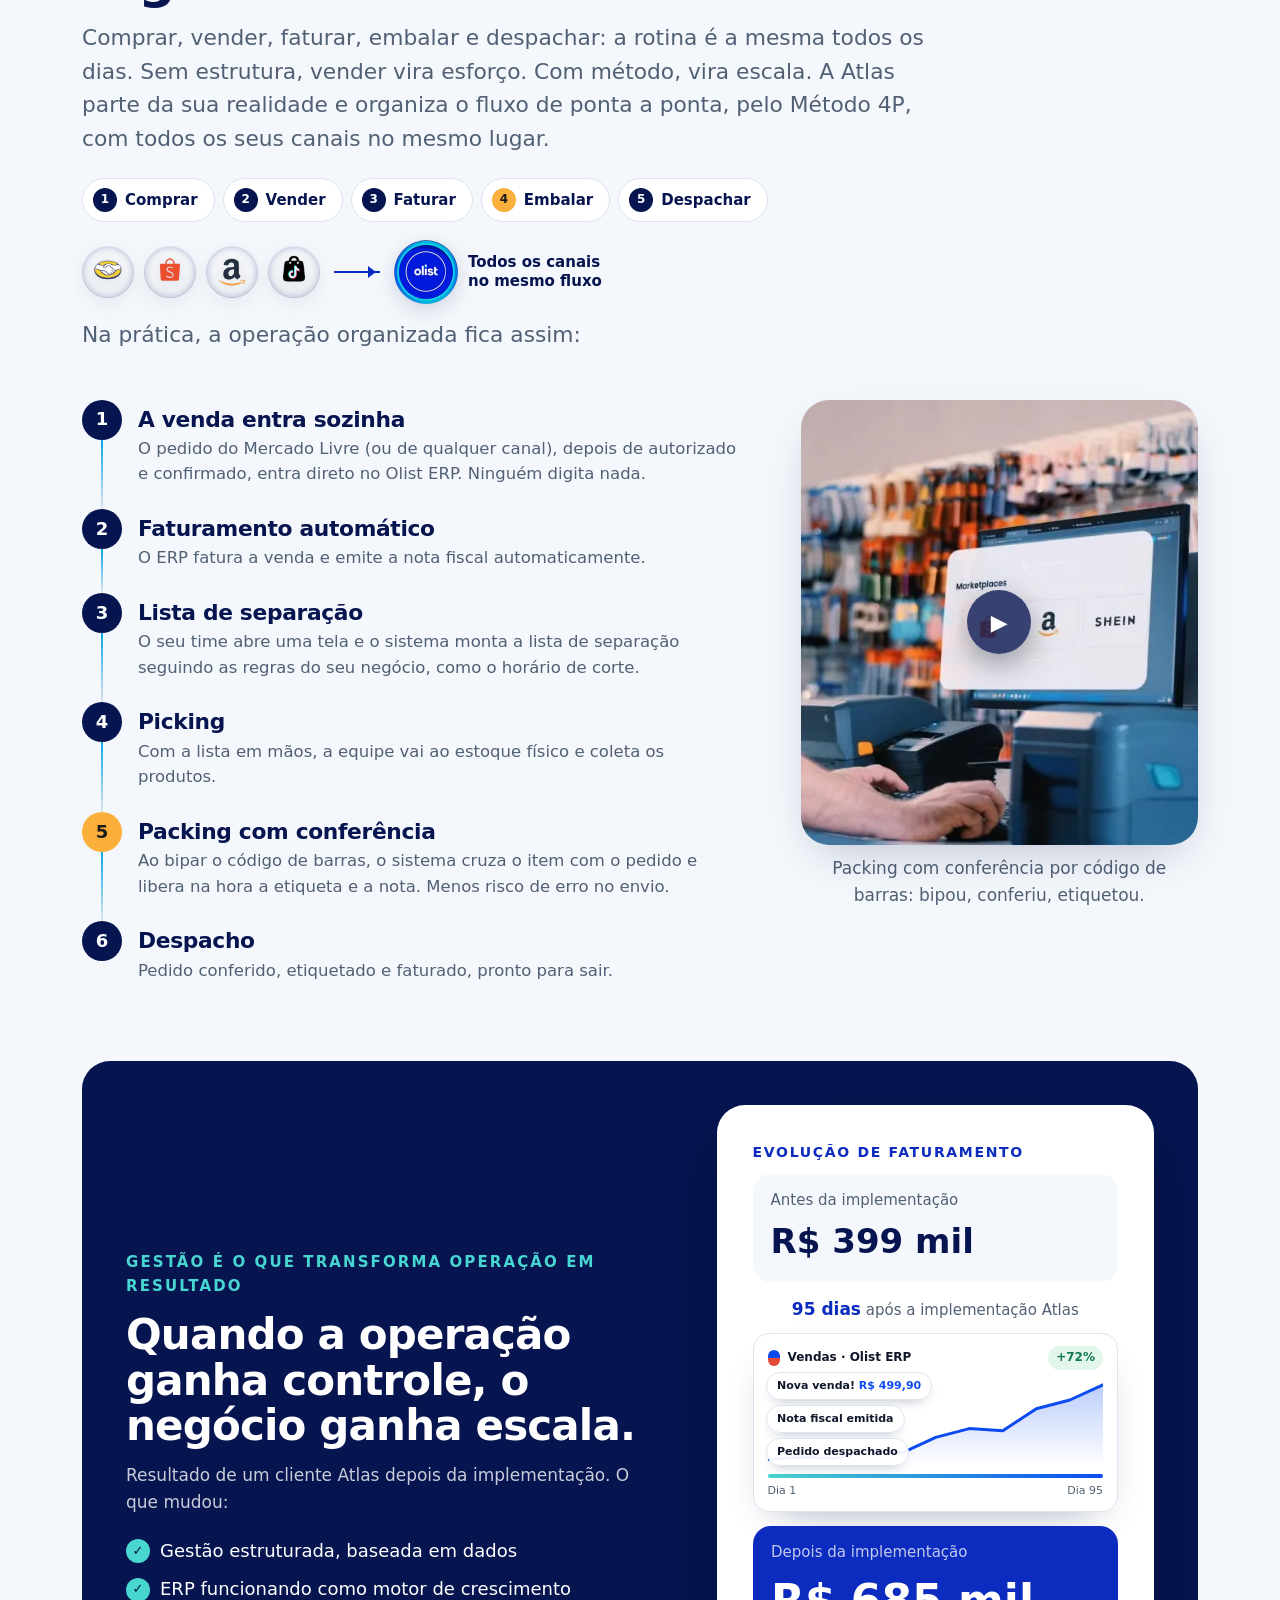
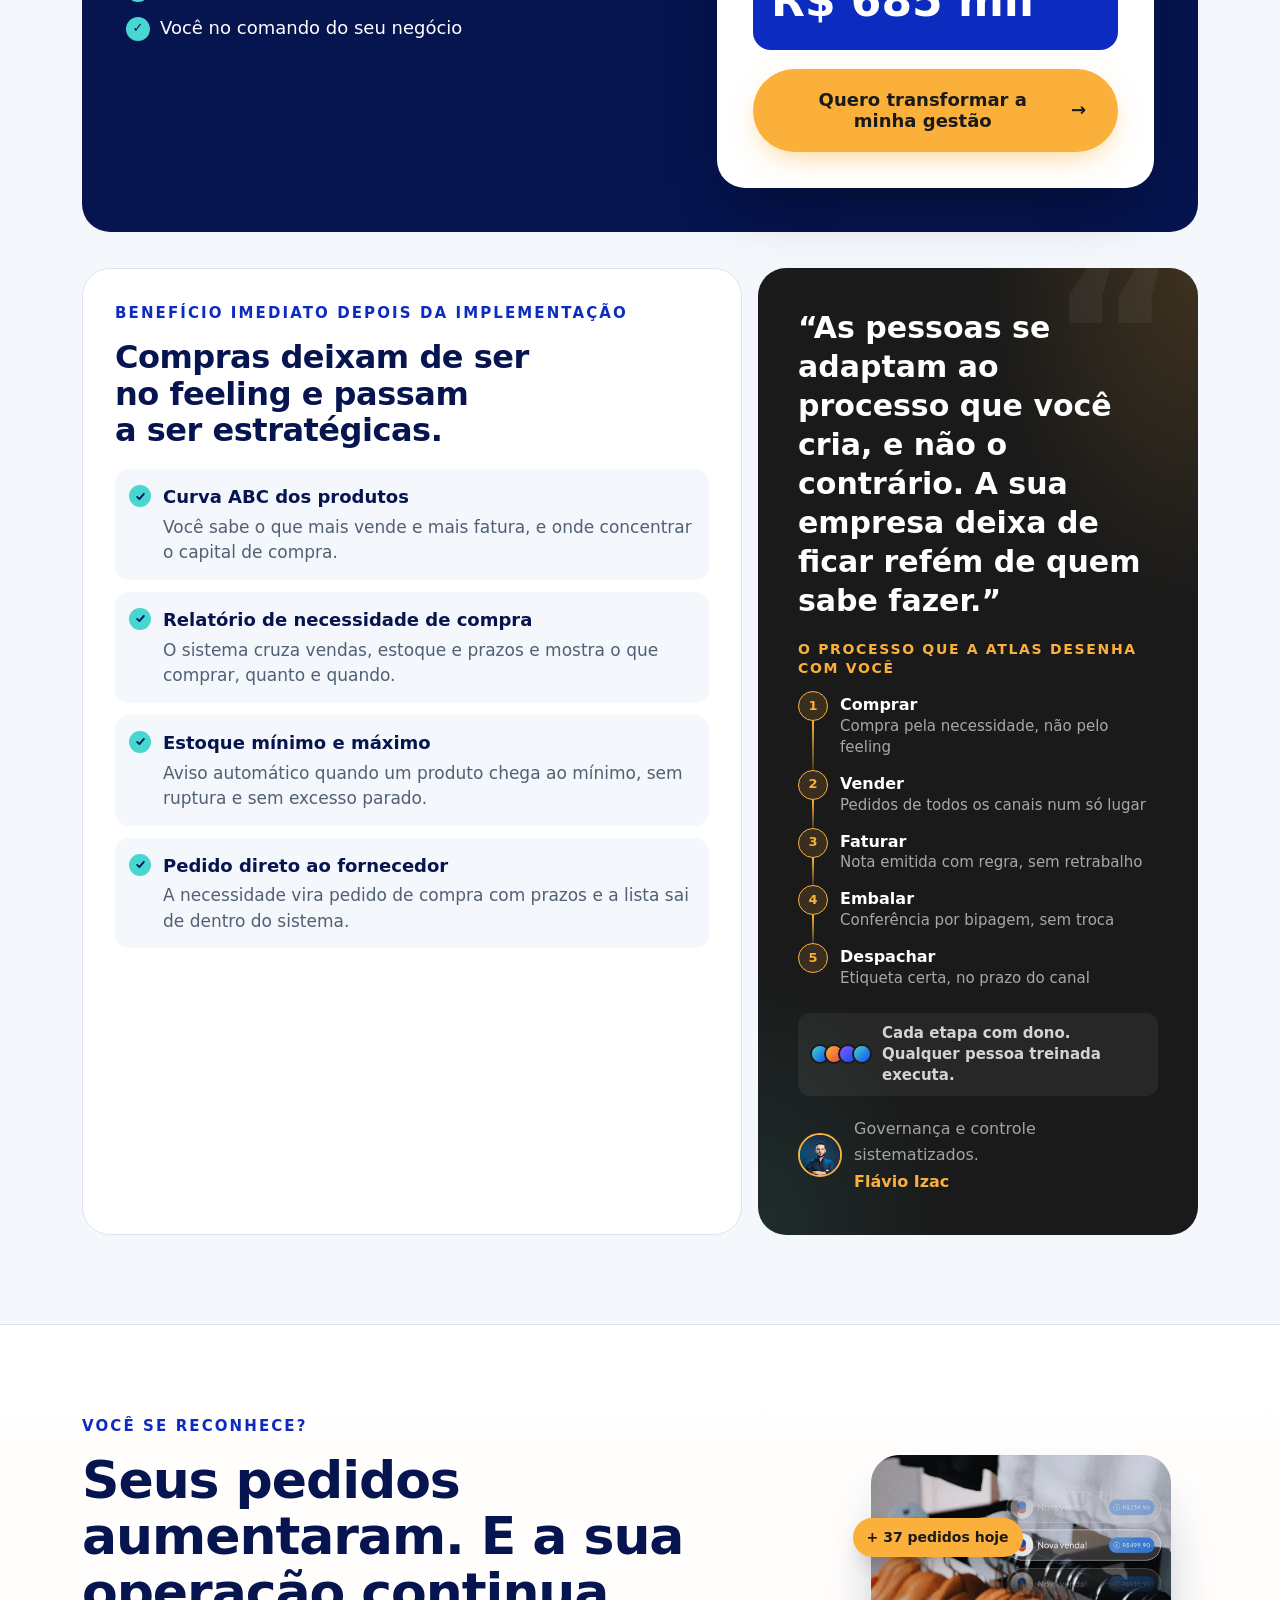
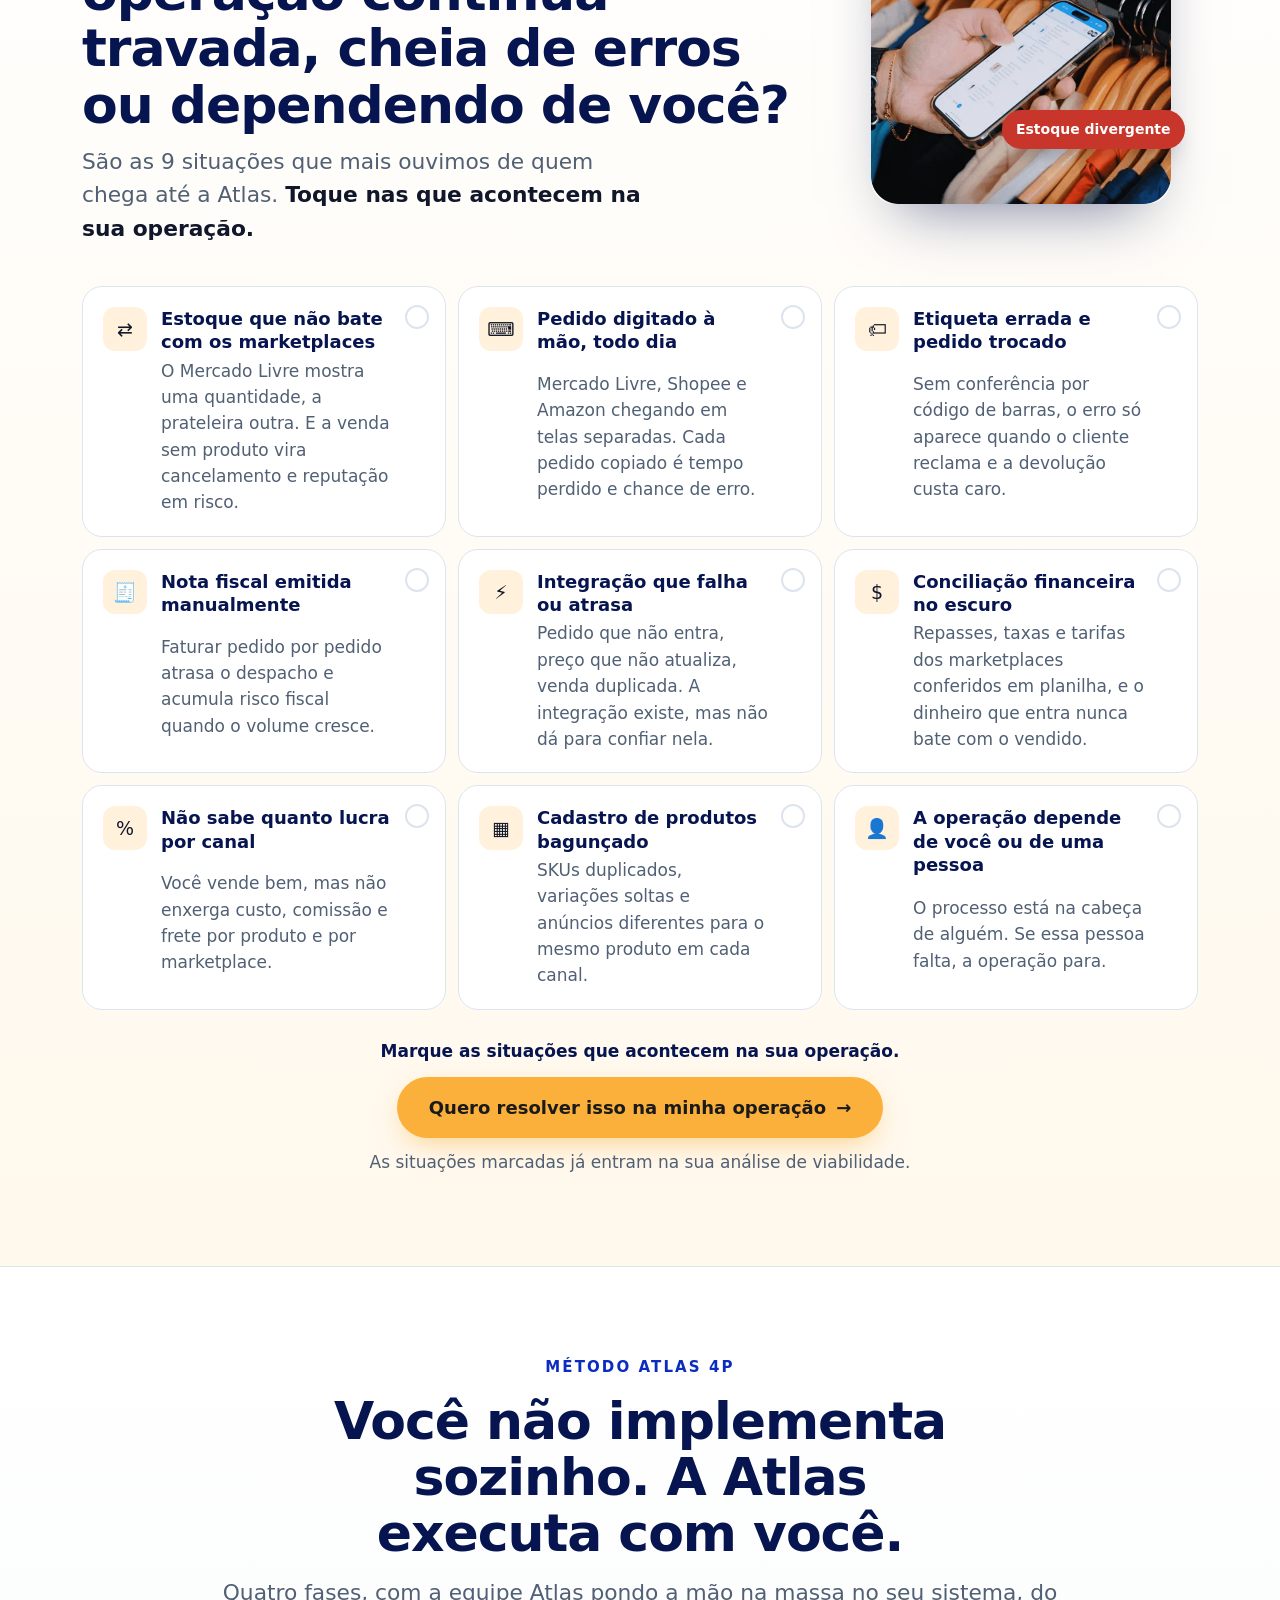
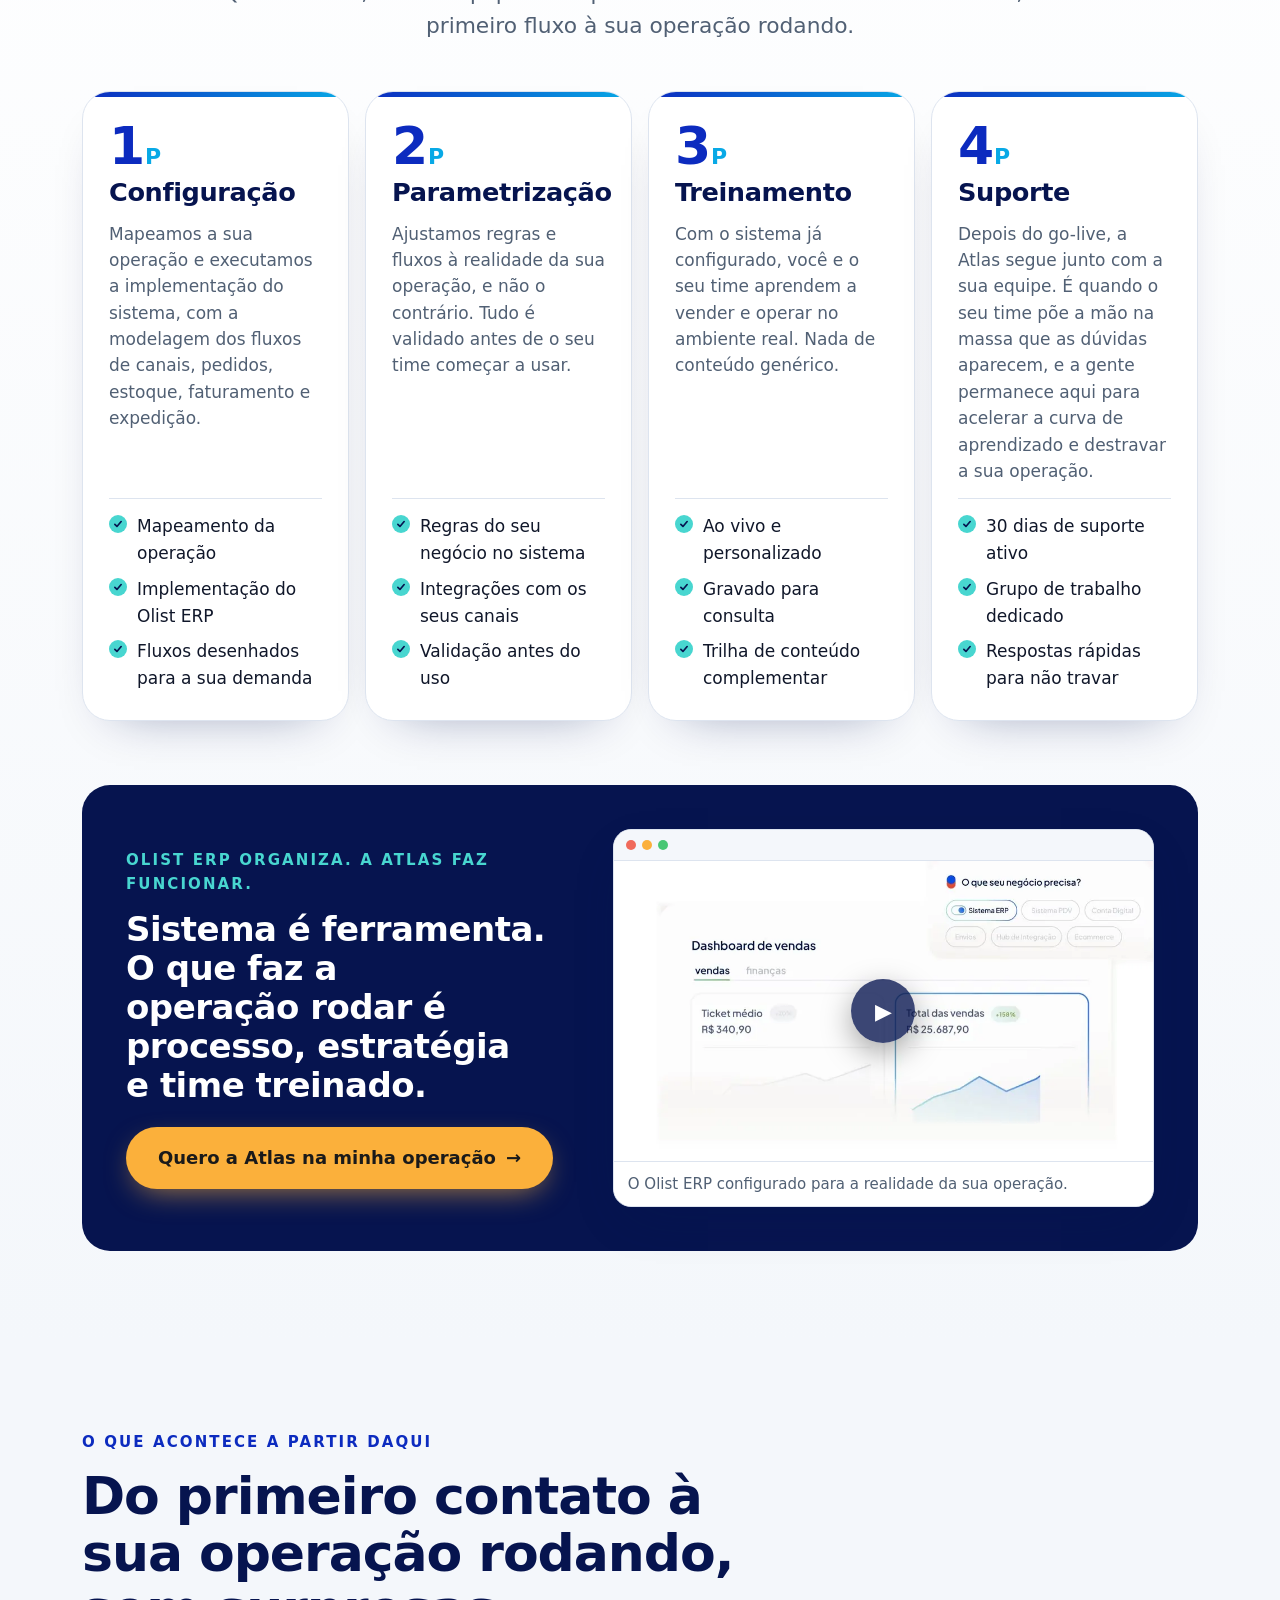
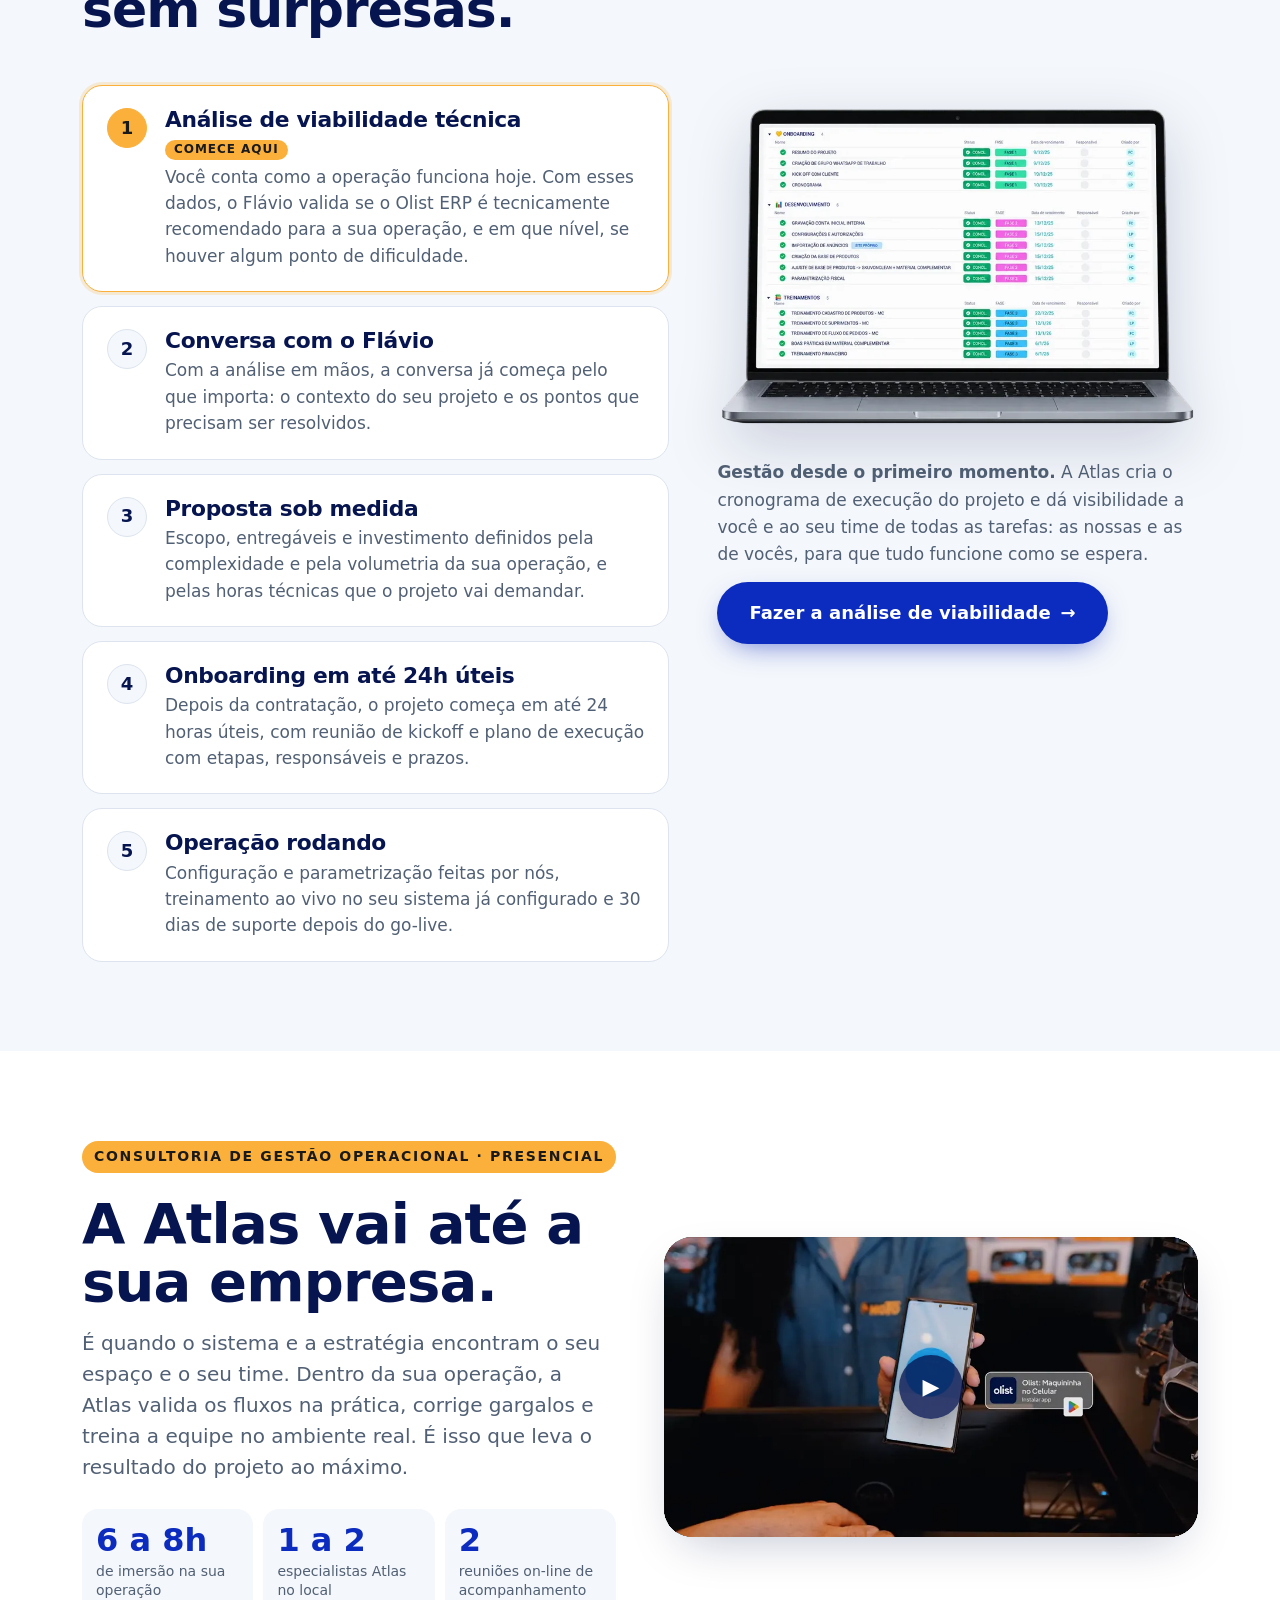
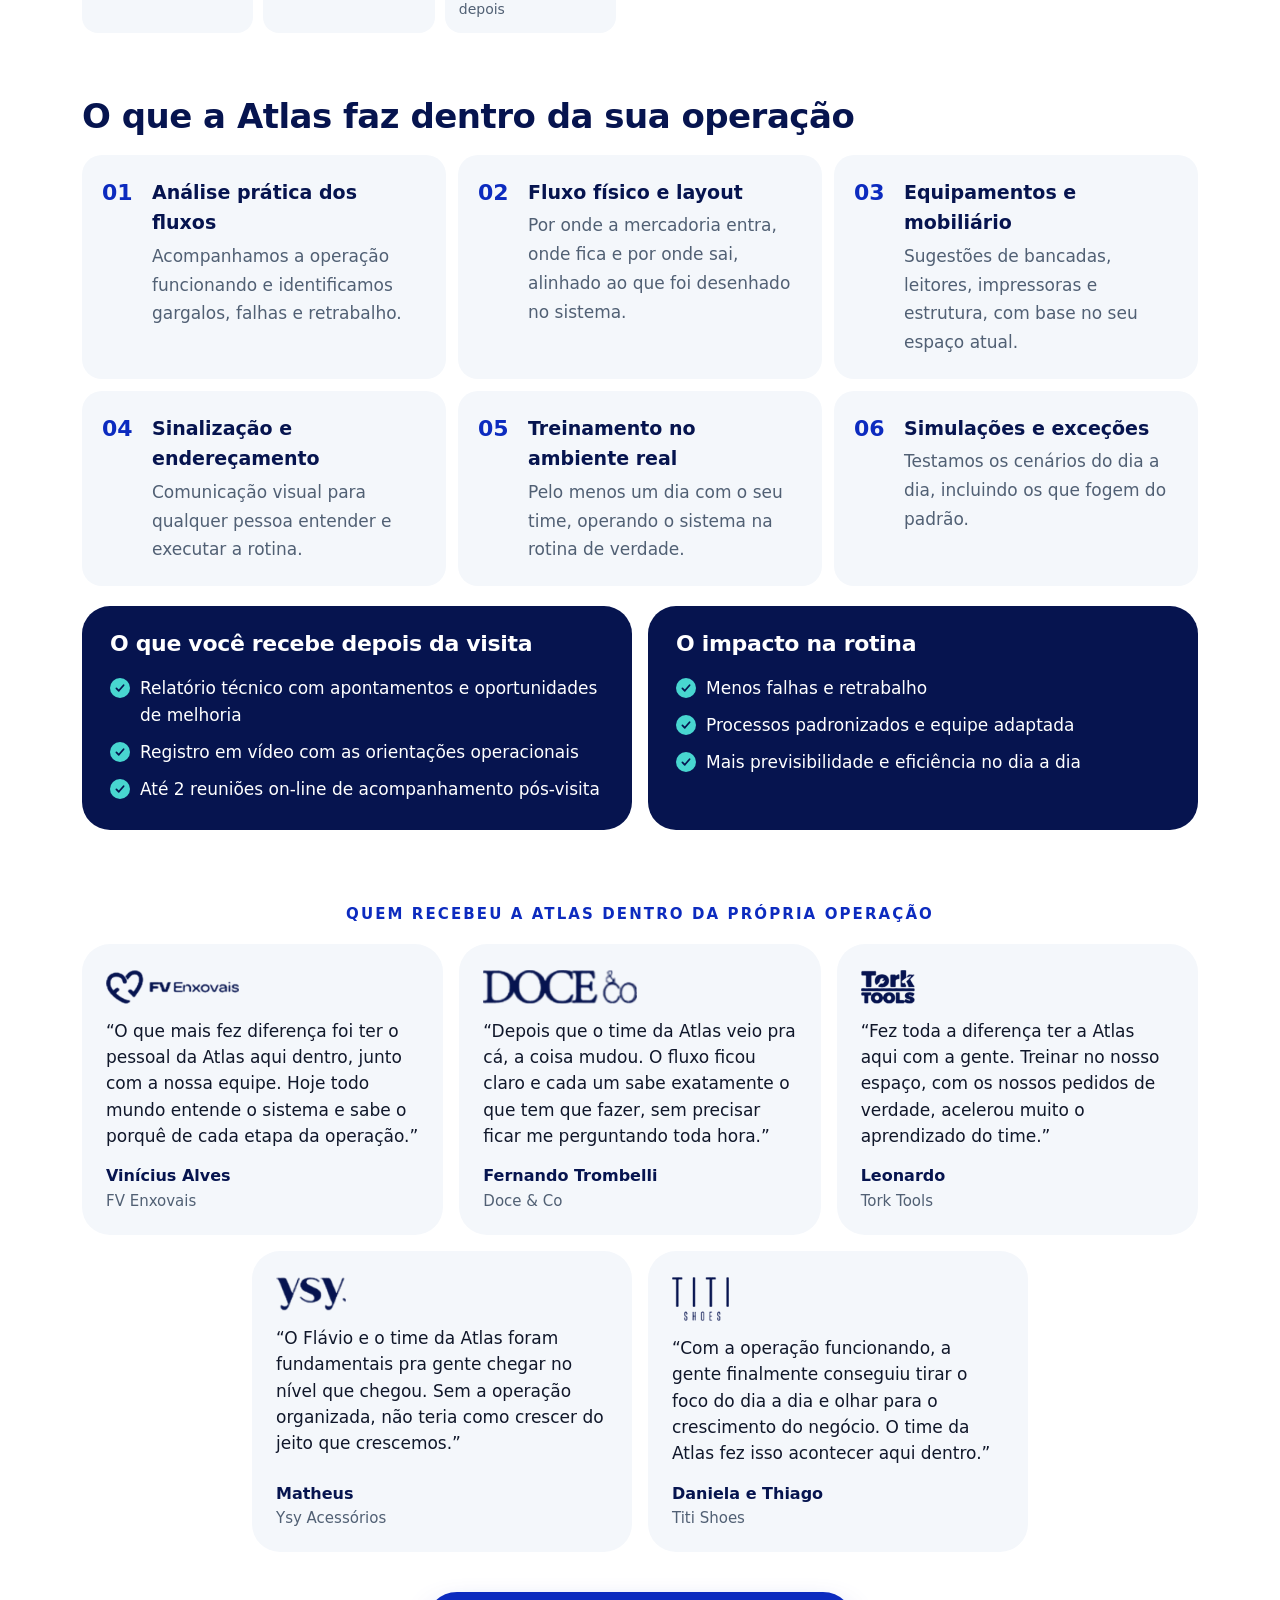
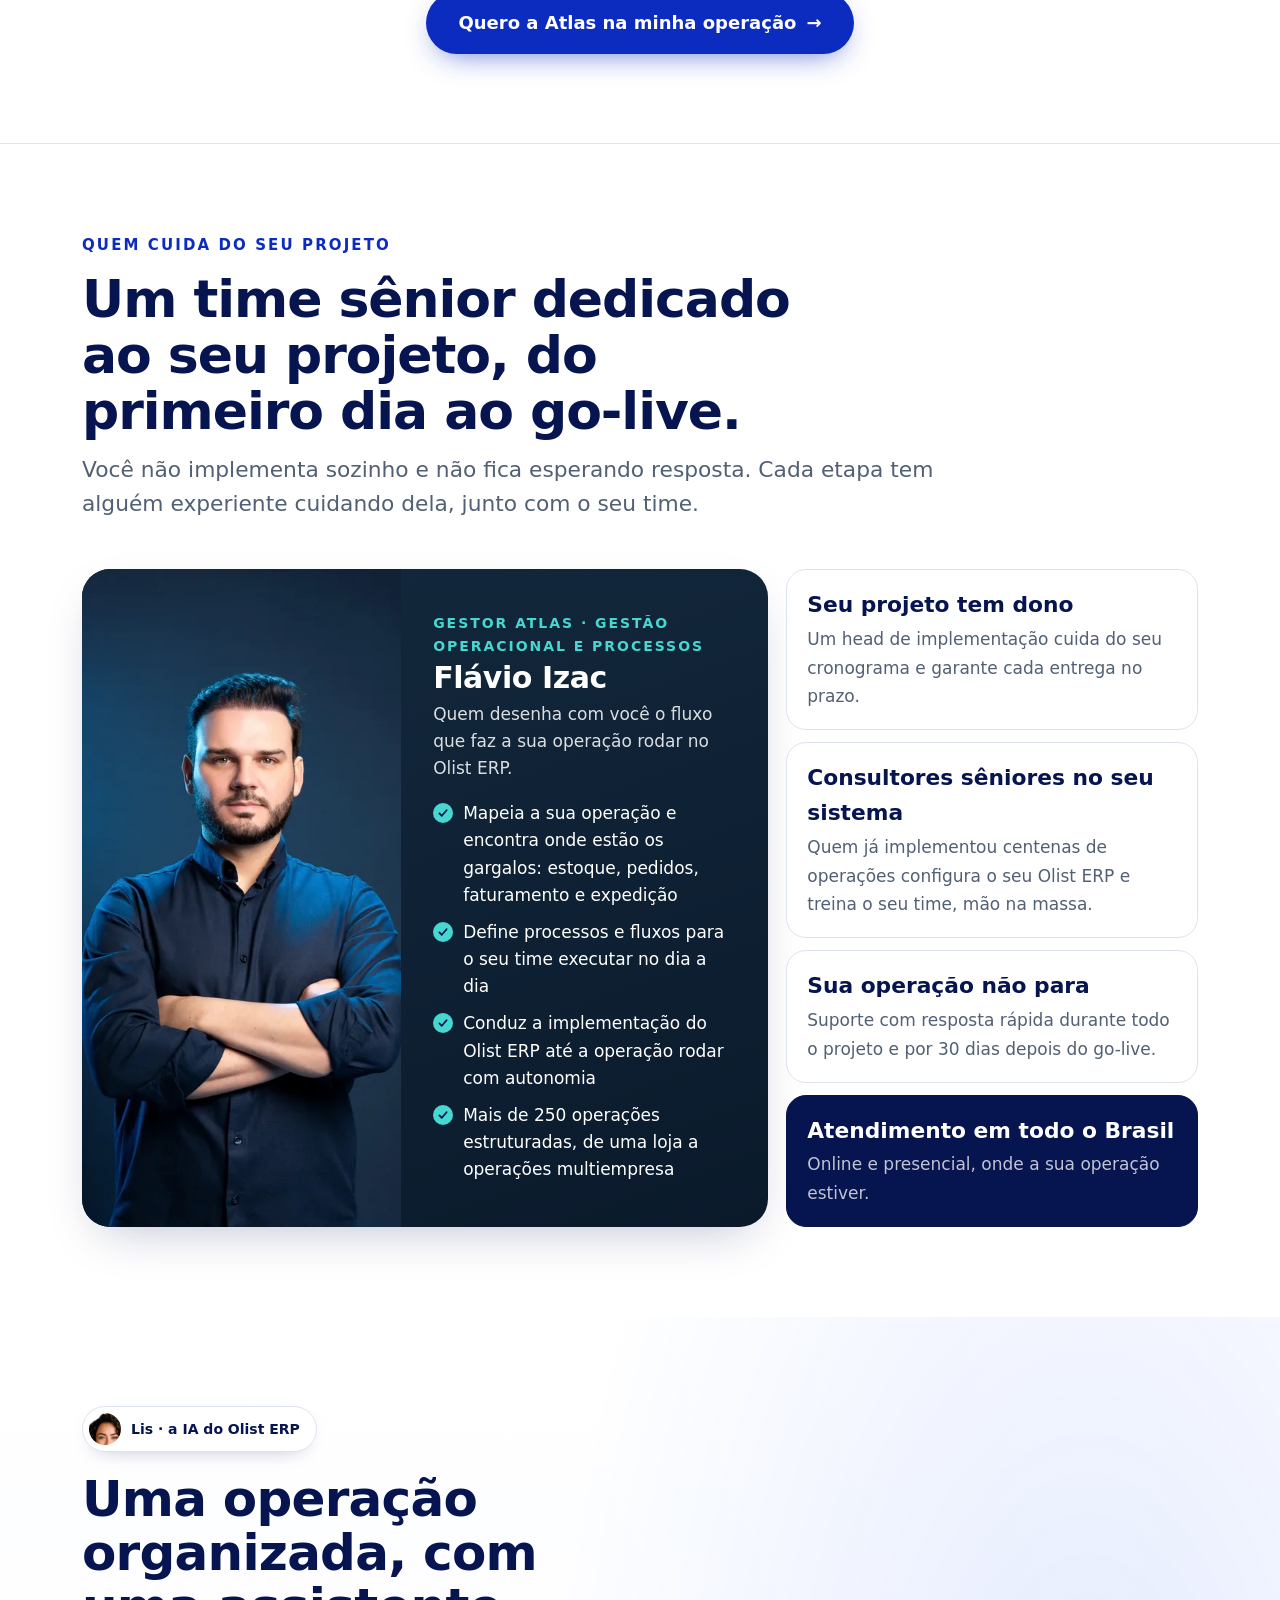
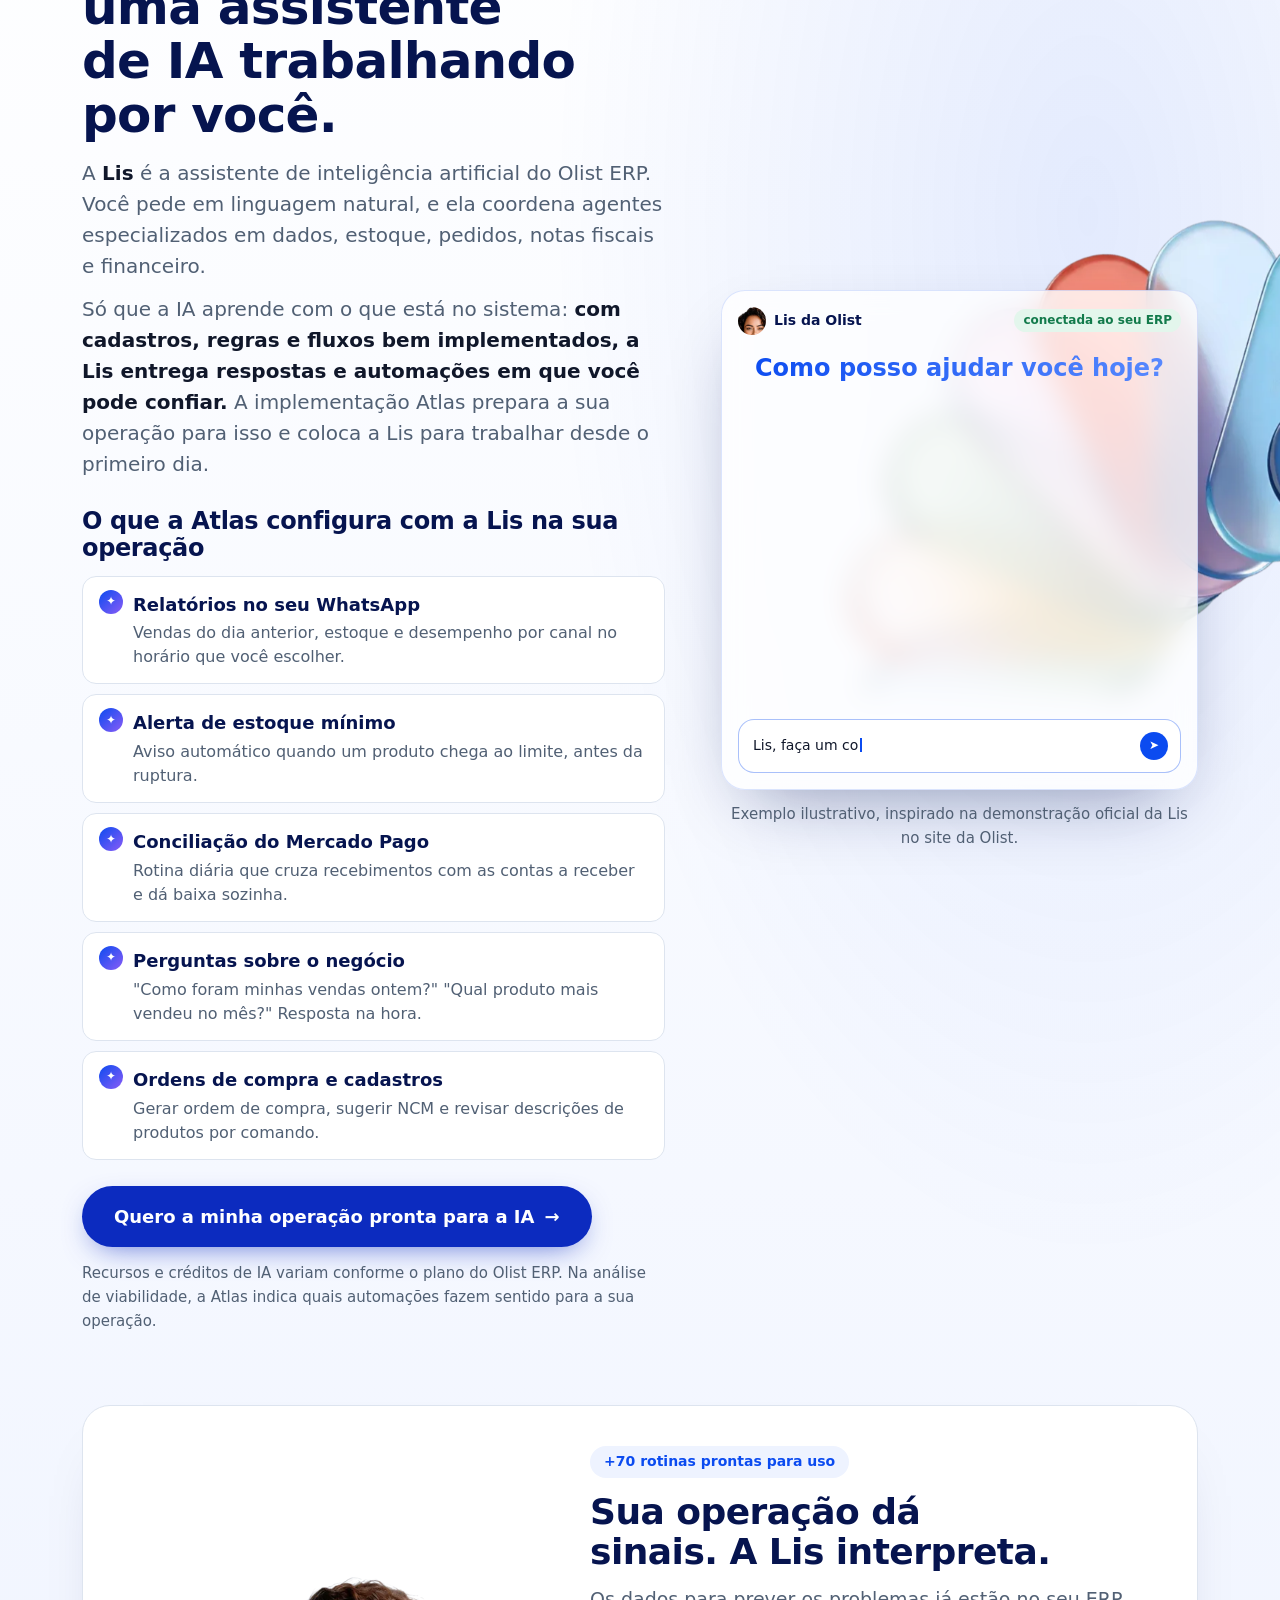
==== commit db584bf8: "Publica a VSL na página do Gabriel Co-Authored-By: Claude Opus 5.5 <noreply@anthropic.com> Claude-Se" ====
--- a/gabrielvalle/index.html
+++ b/gabrielvalle/index.html
@@ -49,7 +49,7 @@
       origemFormulario: 'Gabriel Valle - LINDA CASA ENXOVAIS',
       olistLink: 'https://olist.com/lp/sistema-de-gestao/?parceiro=GABRIELVALLE'   /* link de parceiro do Gabriel na Olist */
     },
-    video: { provider: 'youtube', id: '' }
+    video: { provider: 'mp4', id: 'assets/video/vsl.mp4' }
   };
 </script>
 </head>
@@ -94,7 +94,7 @@
         <button class="vsl__facade" type="button"><span class="sr-only">Assistir ao vídeo do Flávio Izac: </span>
           <img src="assets/img/vsl-poster-640.webp" srcset="assets/img/vsl-poster-640.webp 640w, assets/img/vsl-poster-960.webp 960w, assets/img/vsl-poster.webp 1280w" sizes="(min-width:900px) 560px, 100vw" alt="" width="1280" height="720" fetchpriority="high" />
           <span class="vsl__play" aria-hidden="true"><svg viewBox="0 0 24 24" width="28" height="28"><path d="M8 5.5v13l11-6.5z" fill="currentColor"/></svg></span>
-          <span class="vsl__badge" data-vsl-badge>▶ Assista em 3 minutos</span>
+          <span class="vsl__badge" data-vsl-badge>▶ Assista em 5 minutos</span>
         </button>
       </div>
       <p class="vsl__caption">Neste vídeo, <strong>Flávio Izac</strong> apresenta o processo de implementação, a metodologia Atlas e os benefícios de implementar o Olist ERP com quem entende de operação.</p>
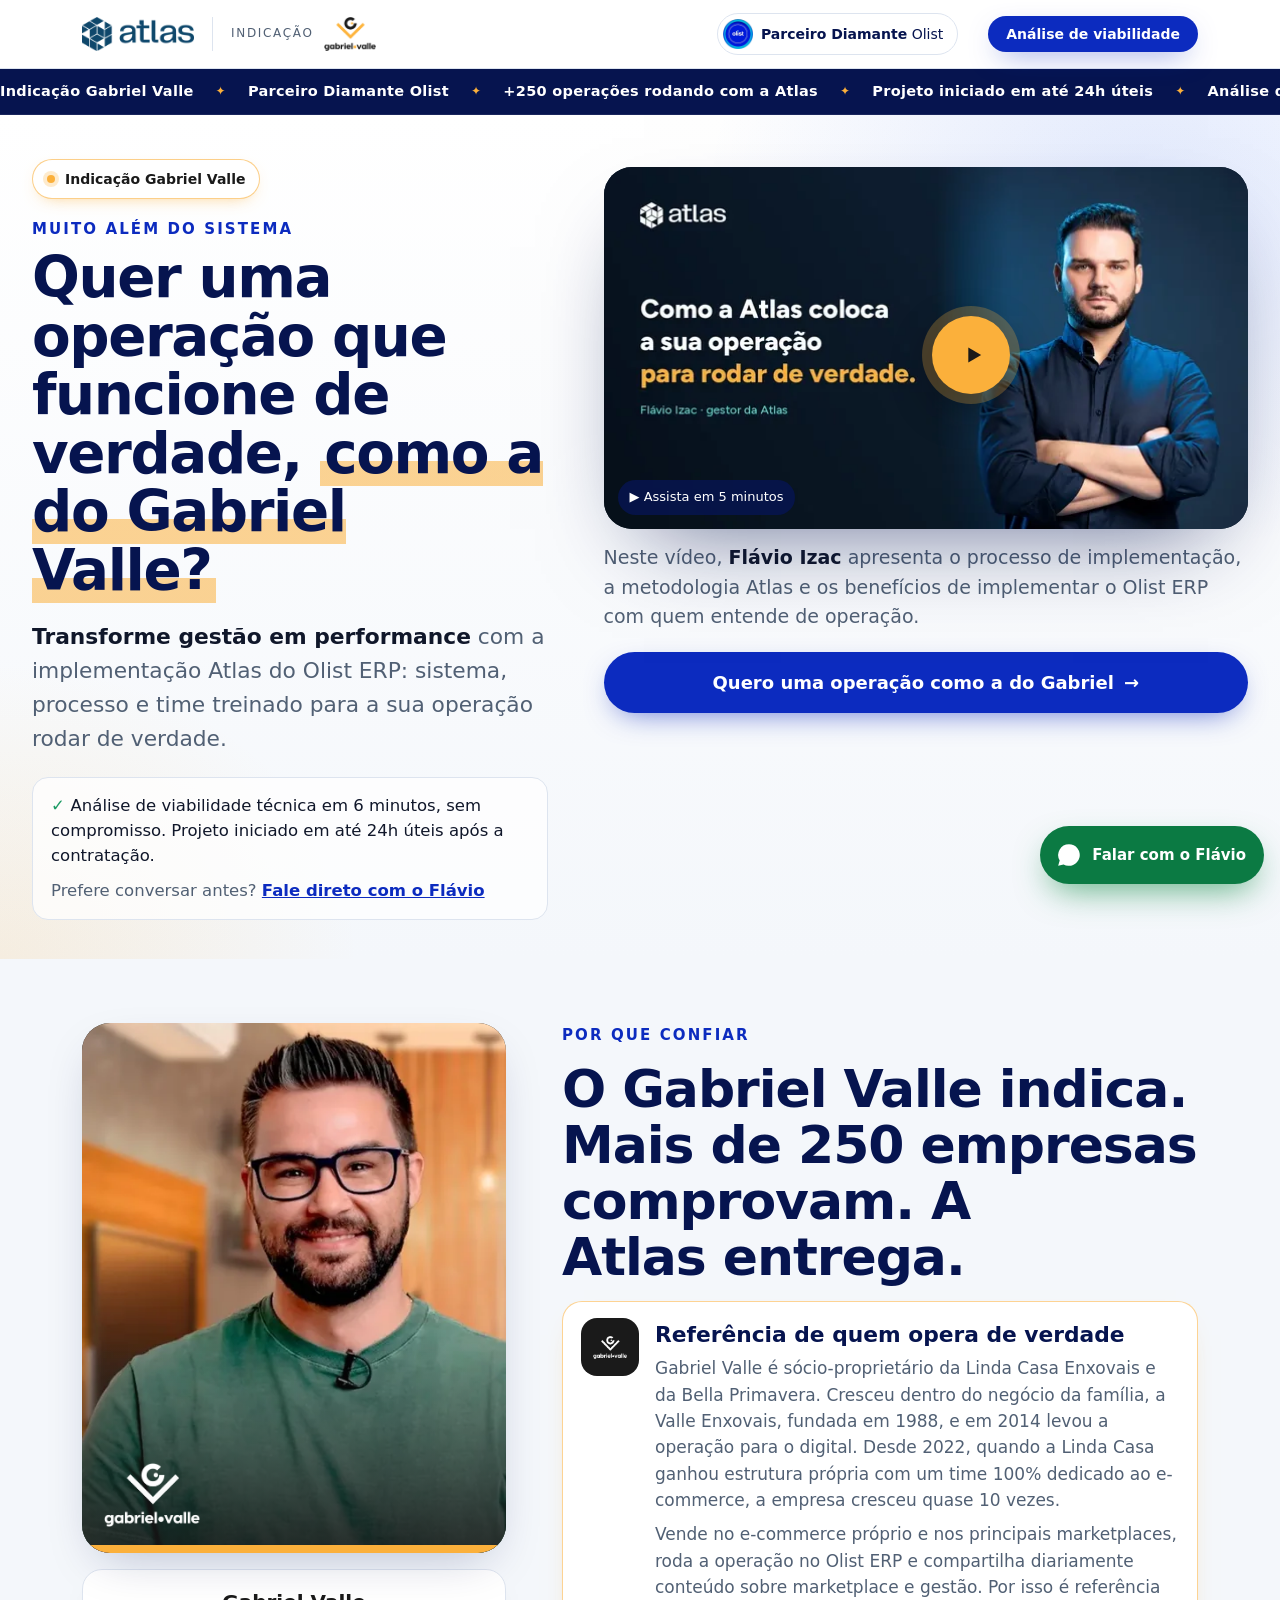
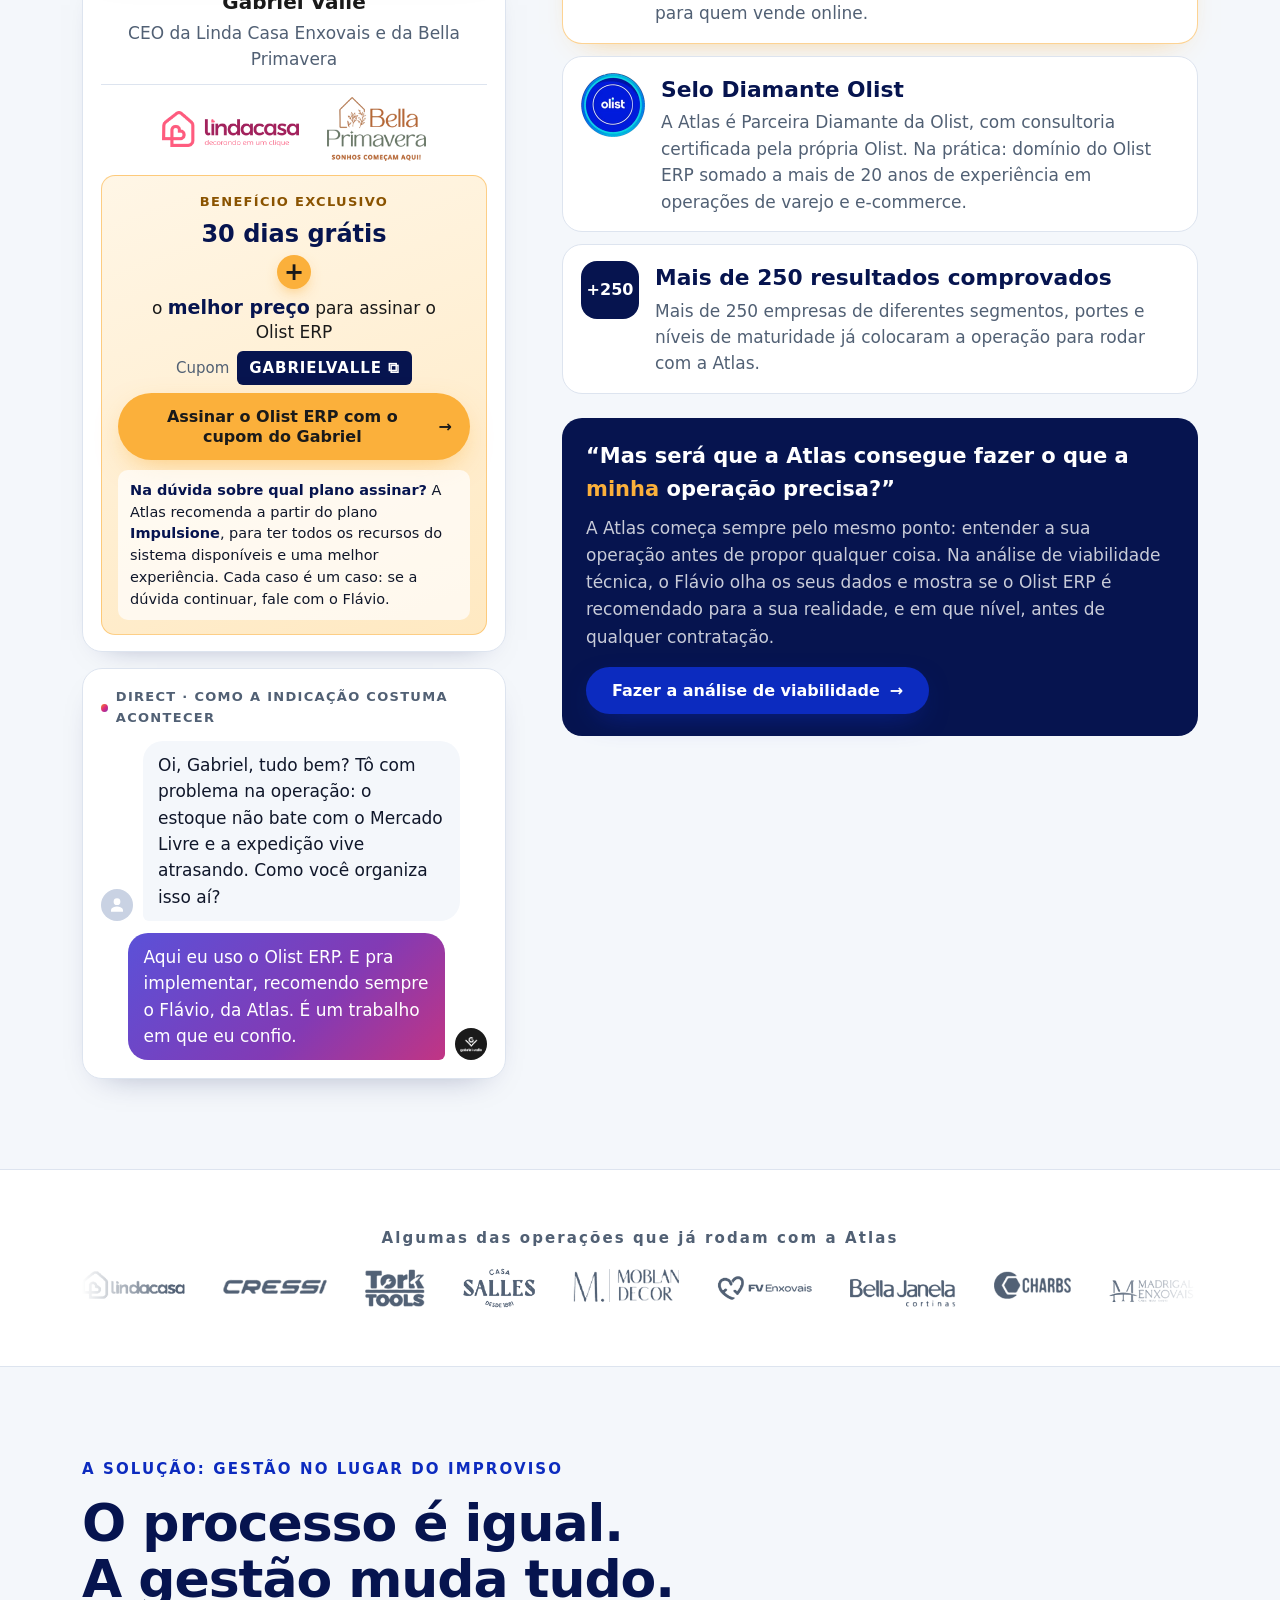
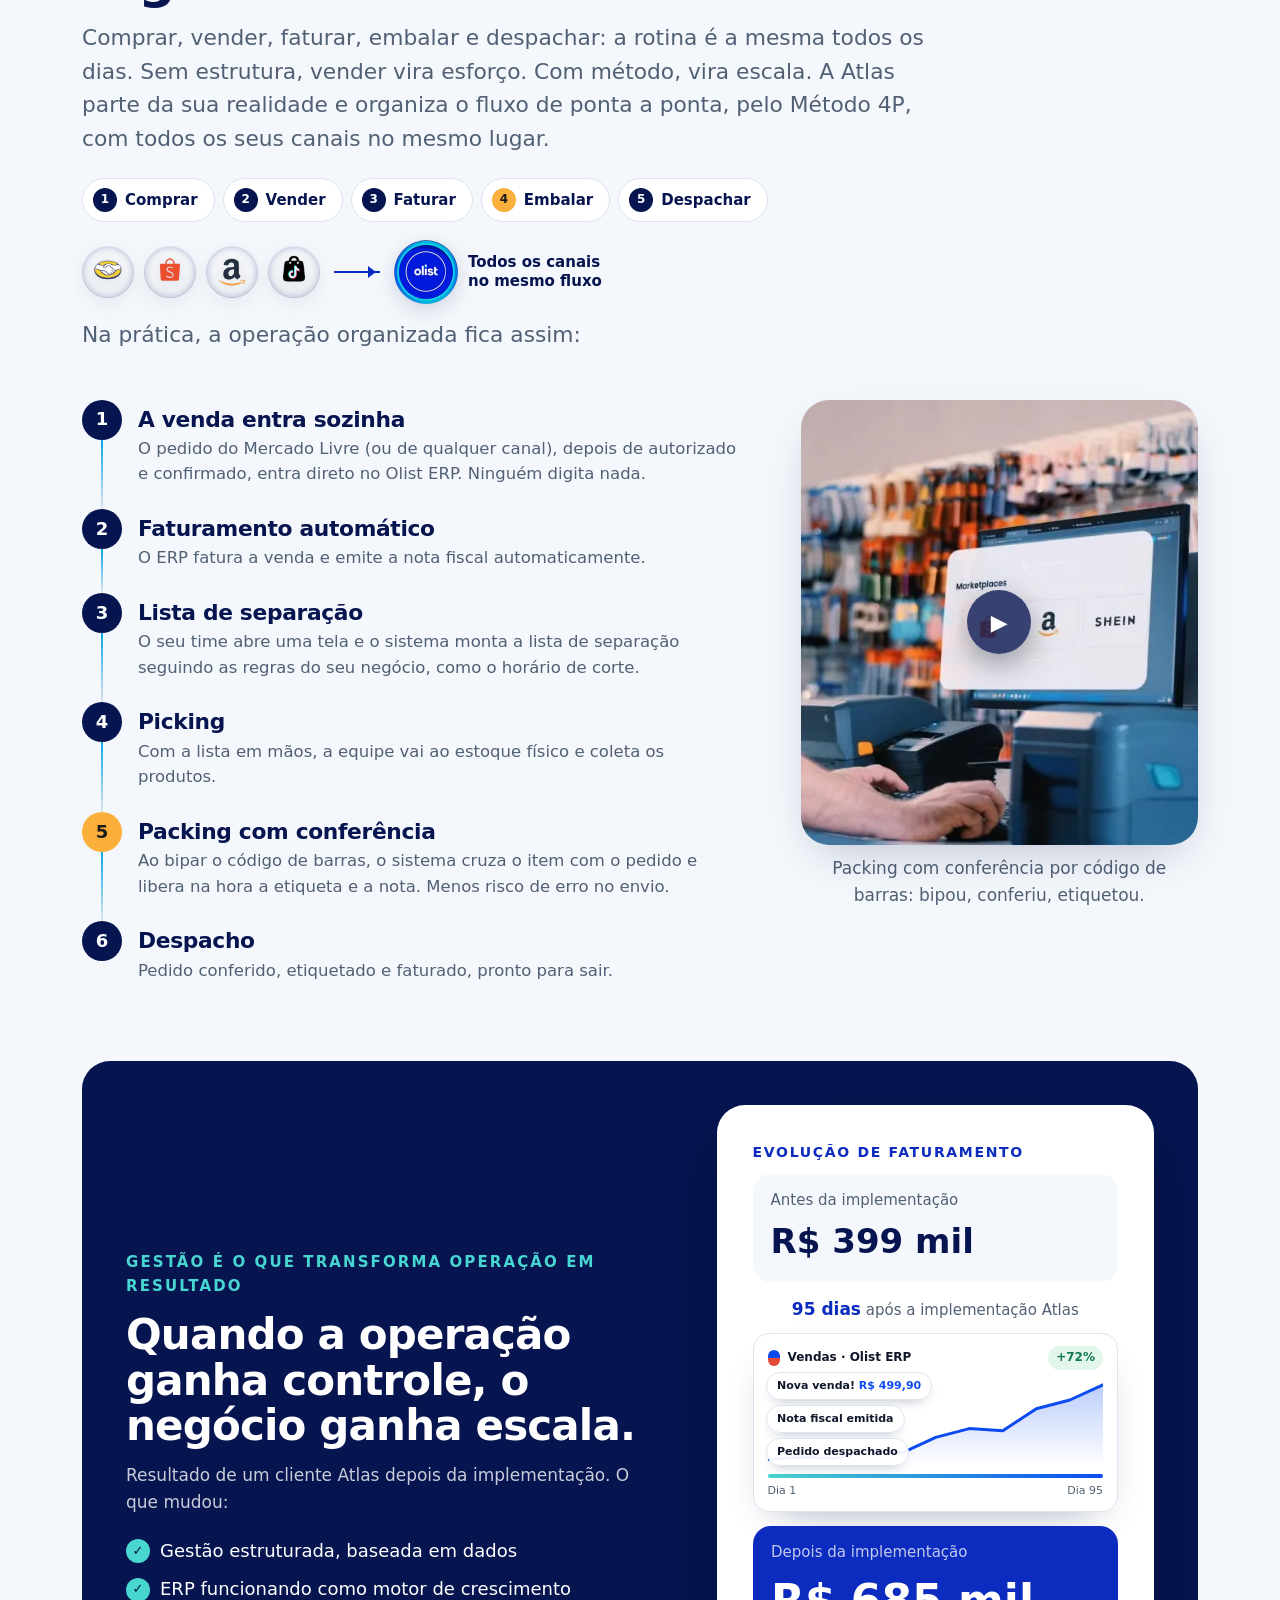
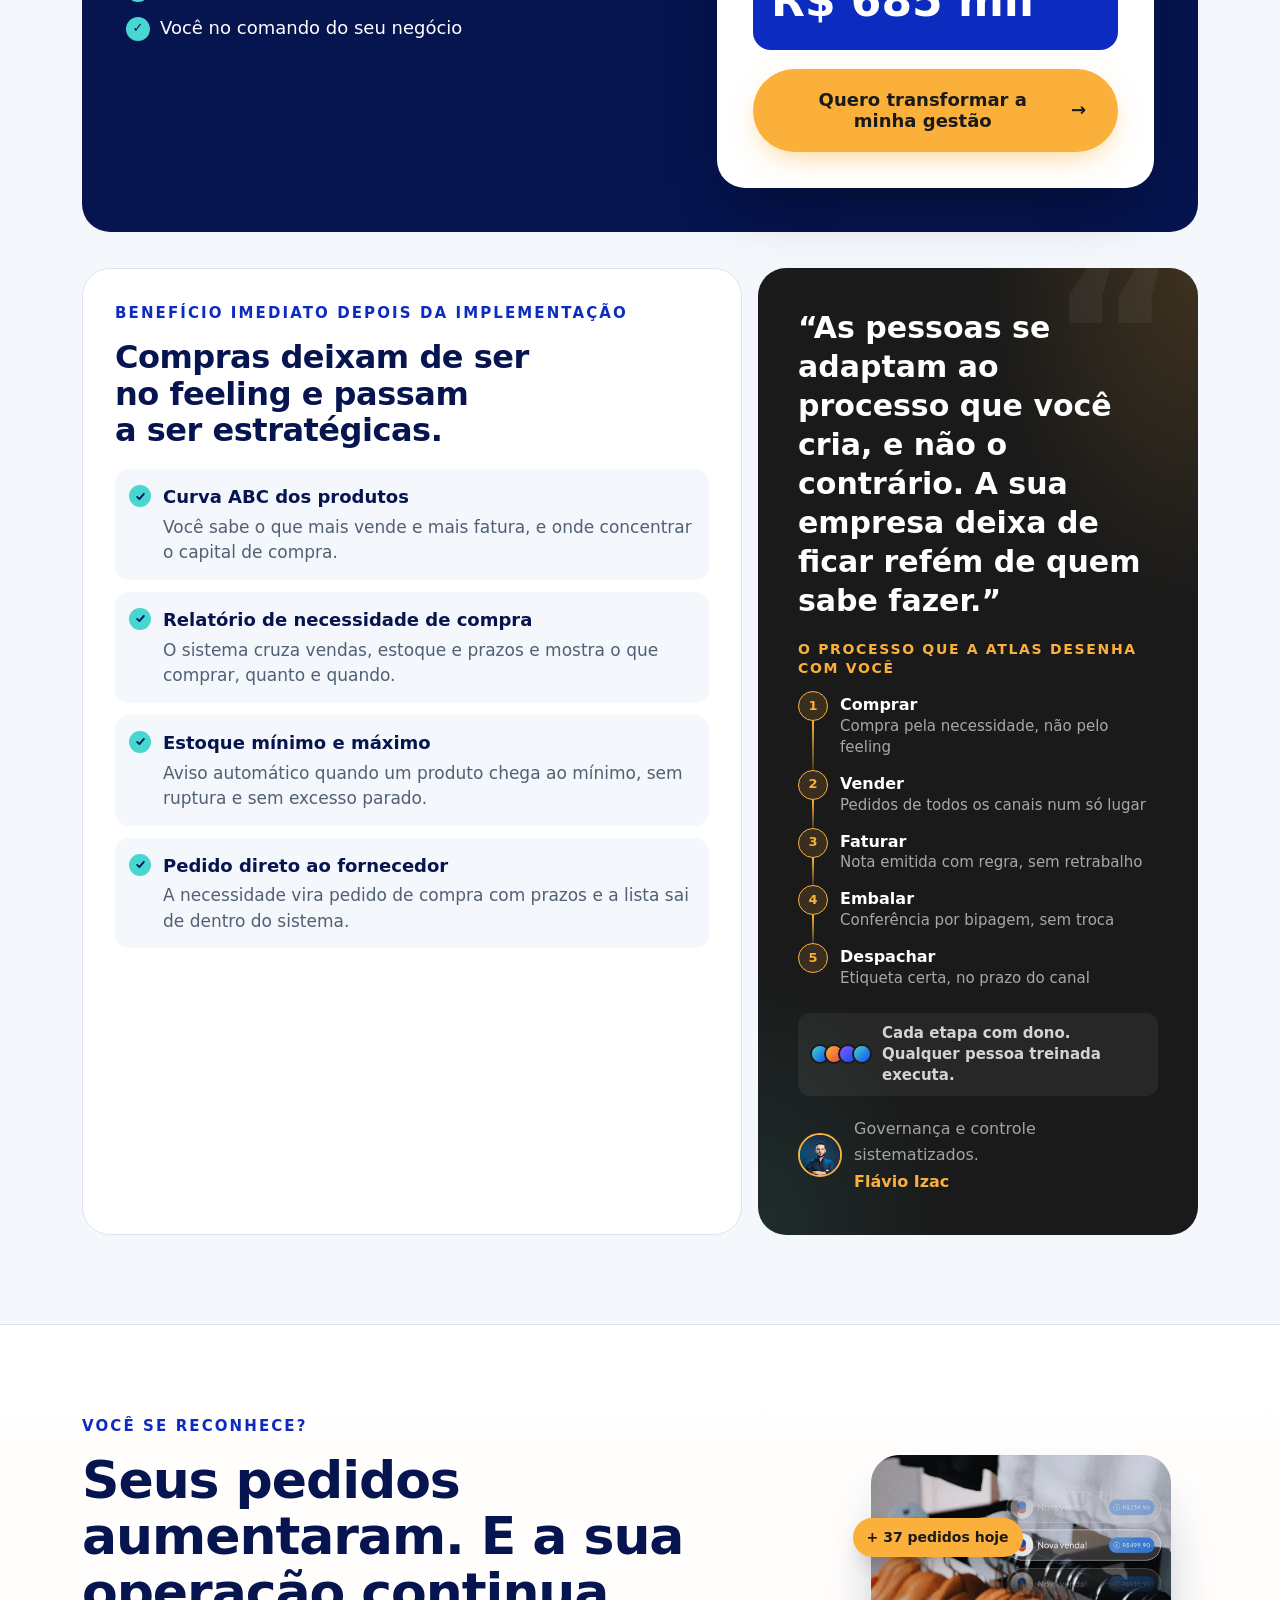
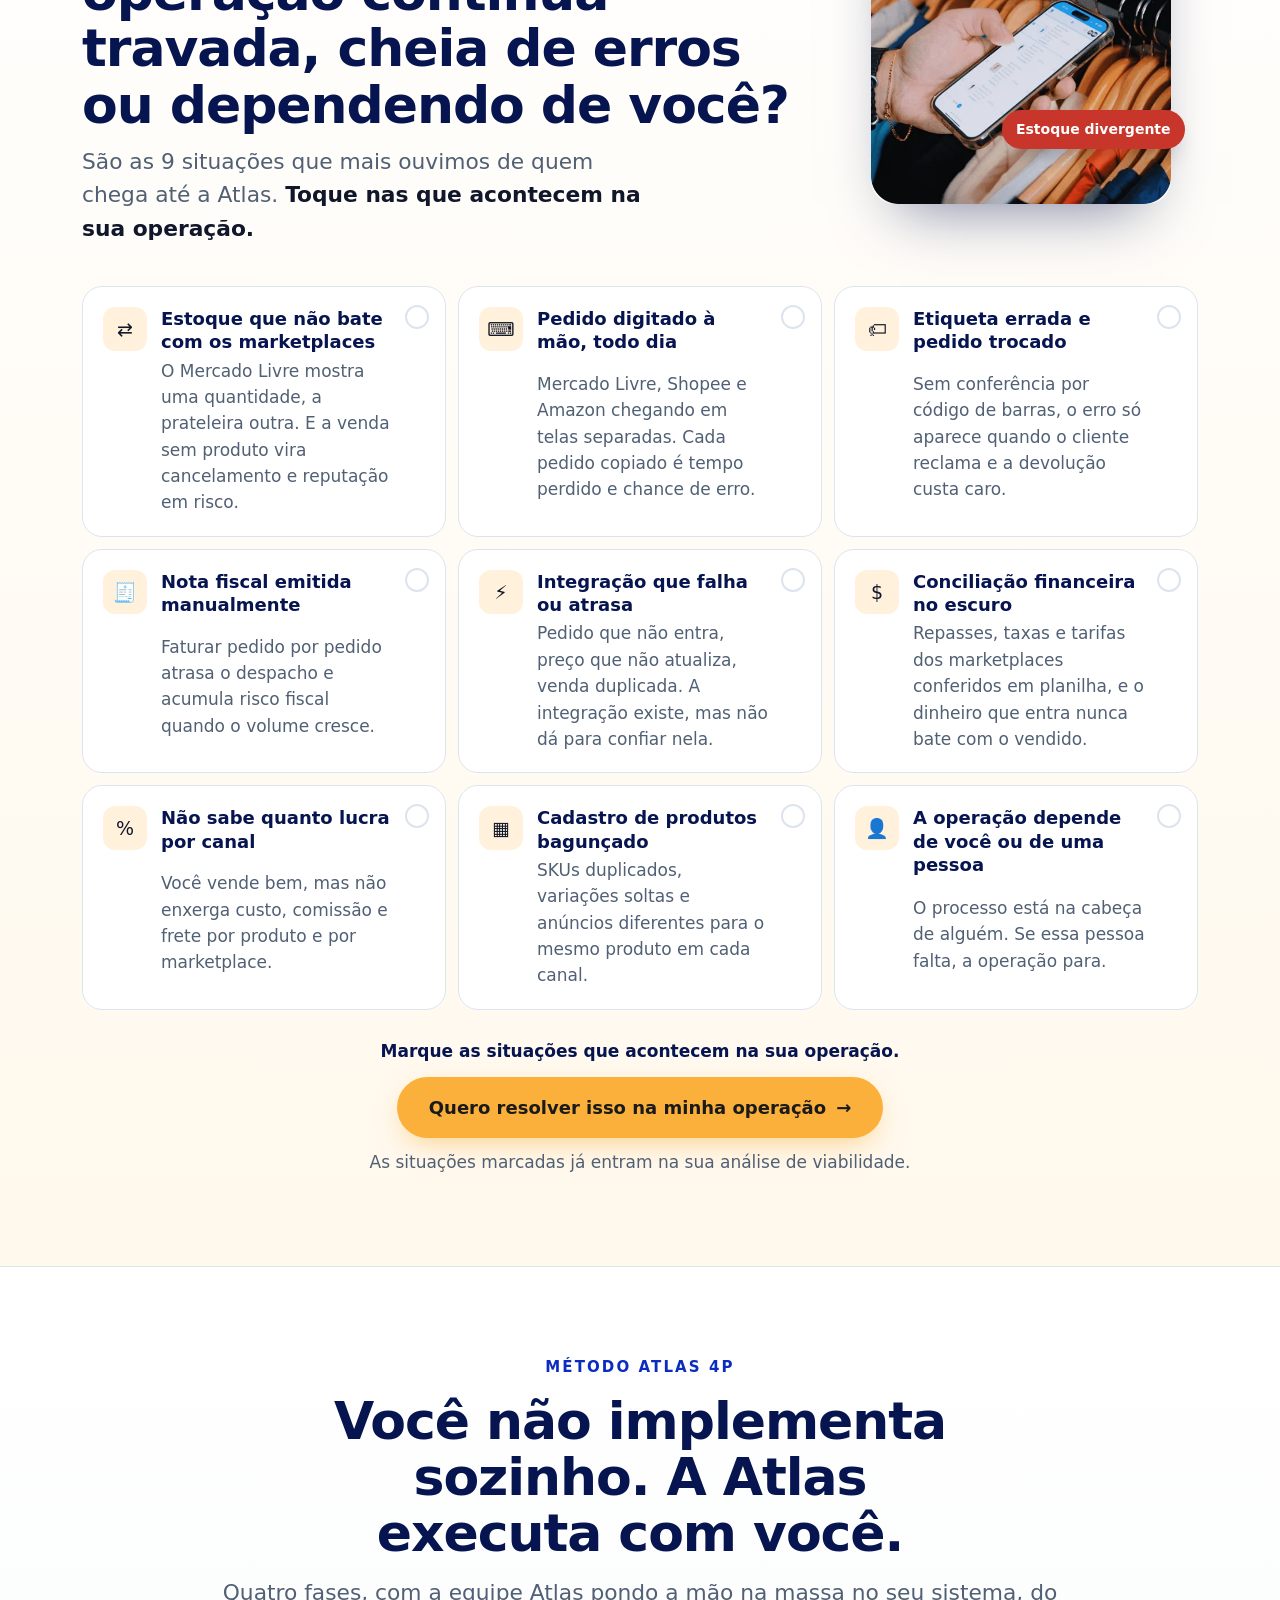
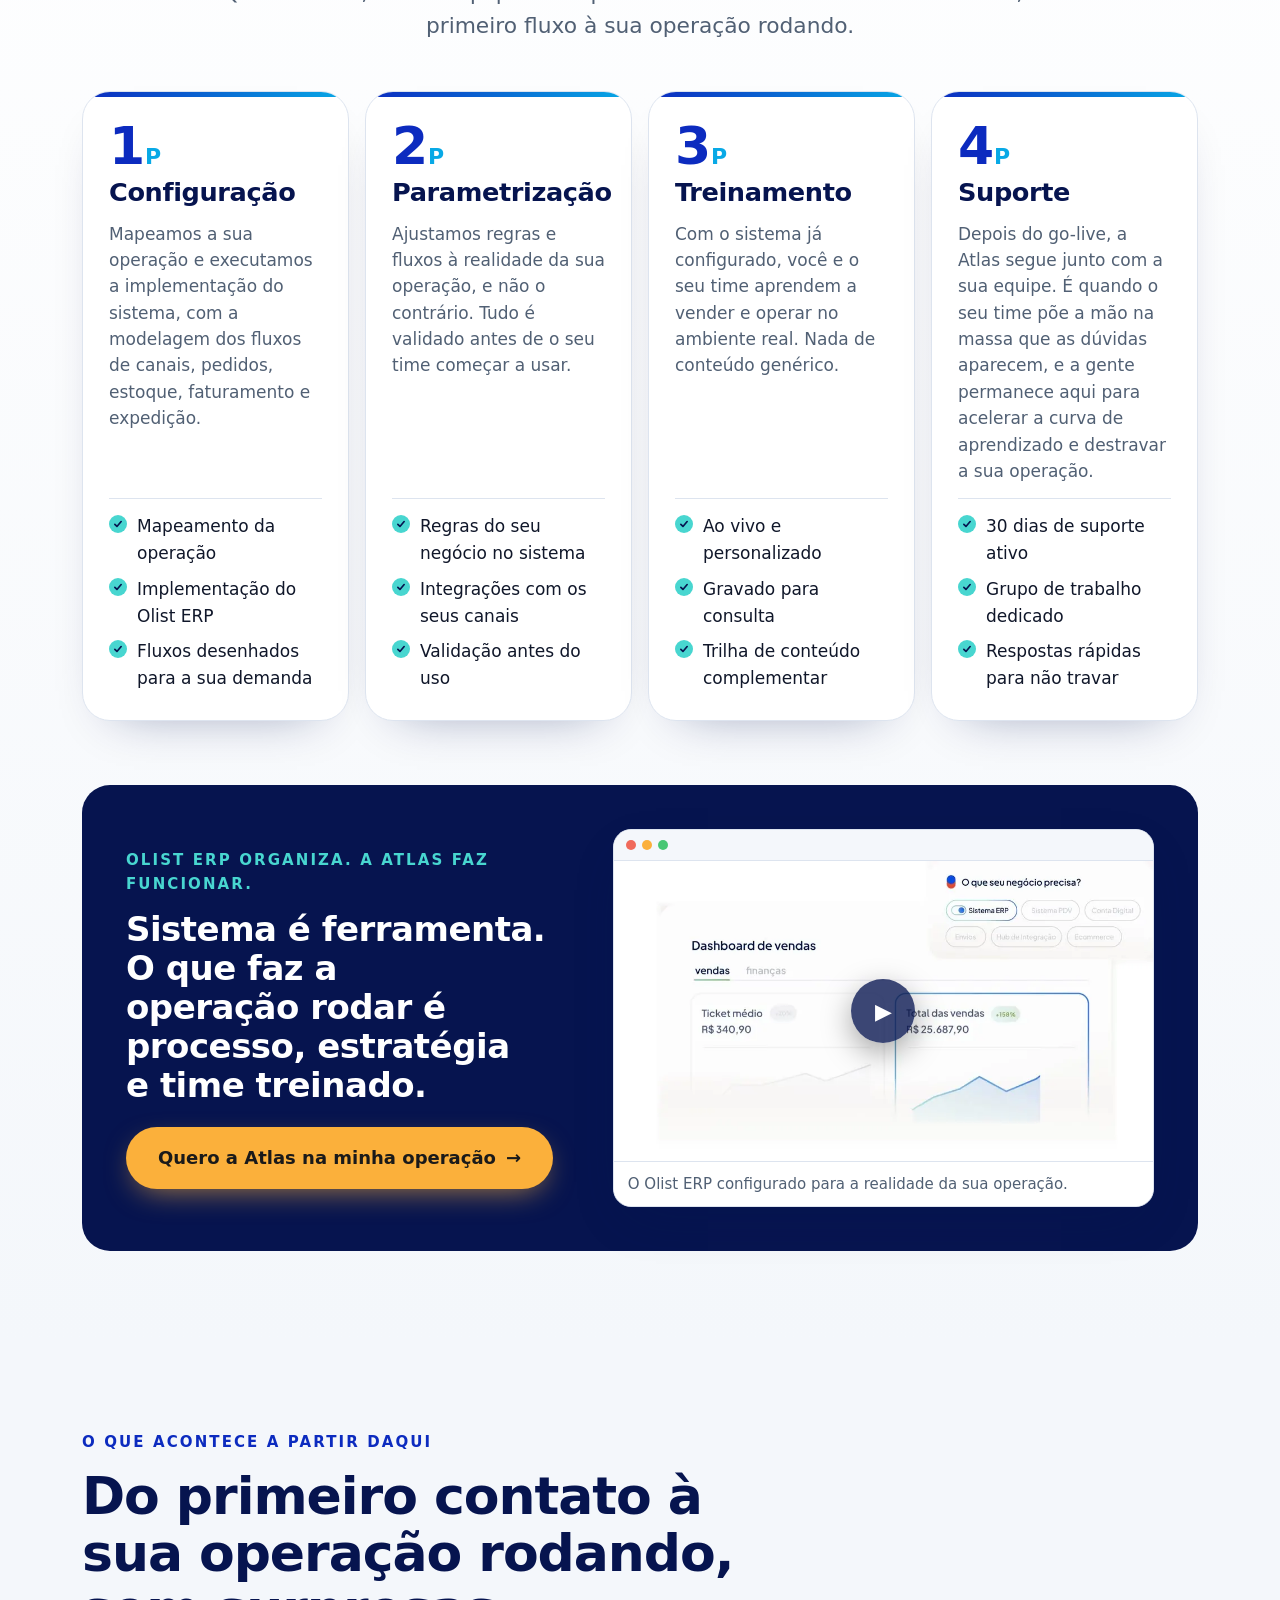
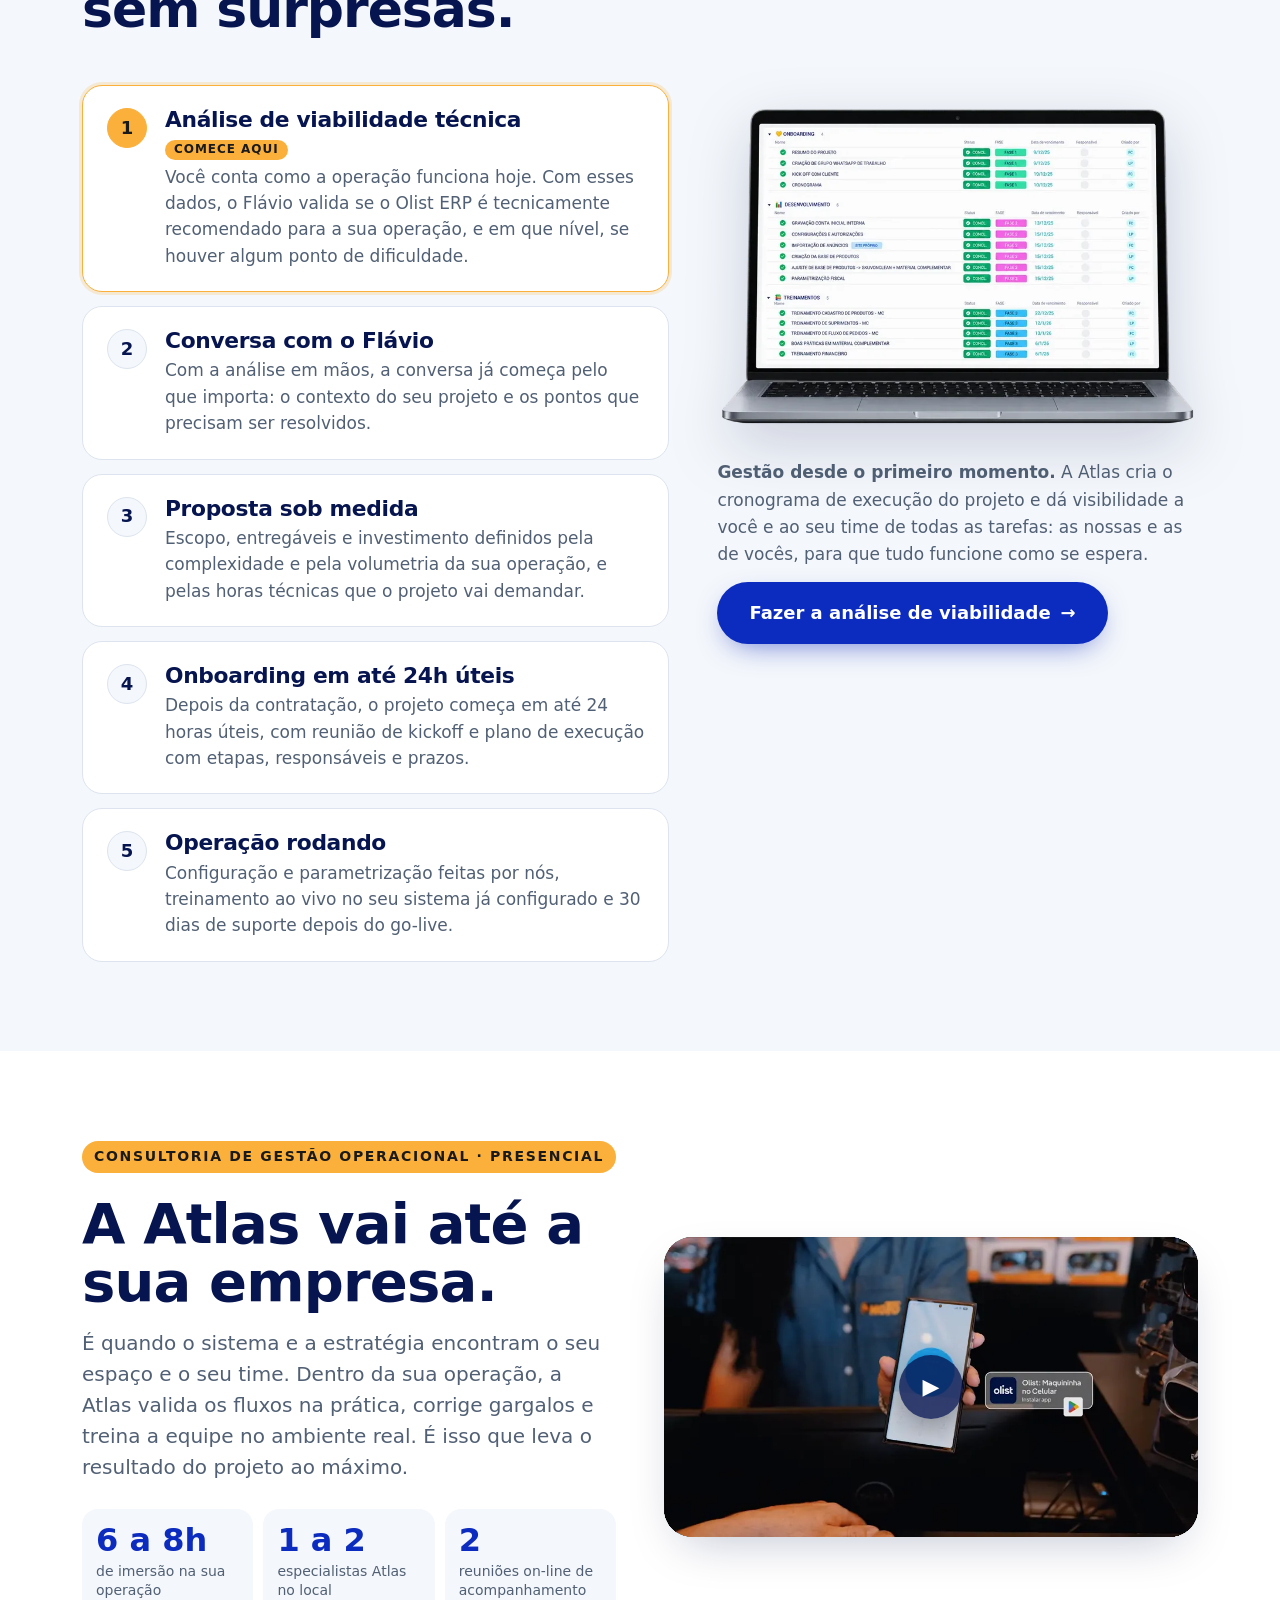
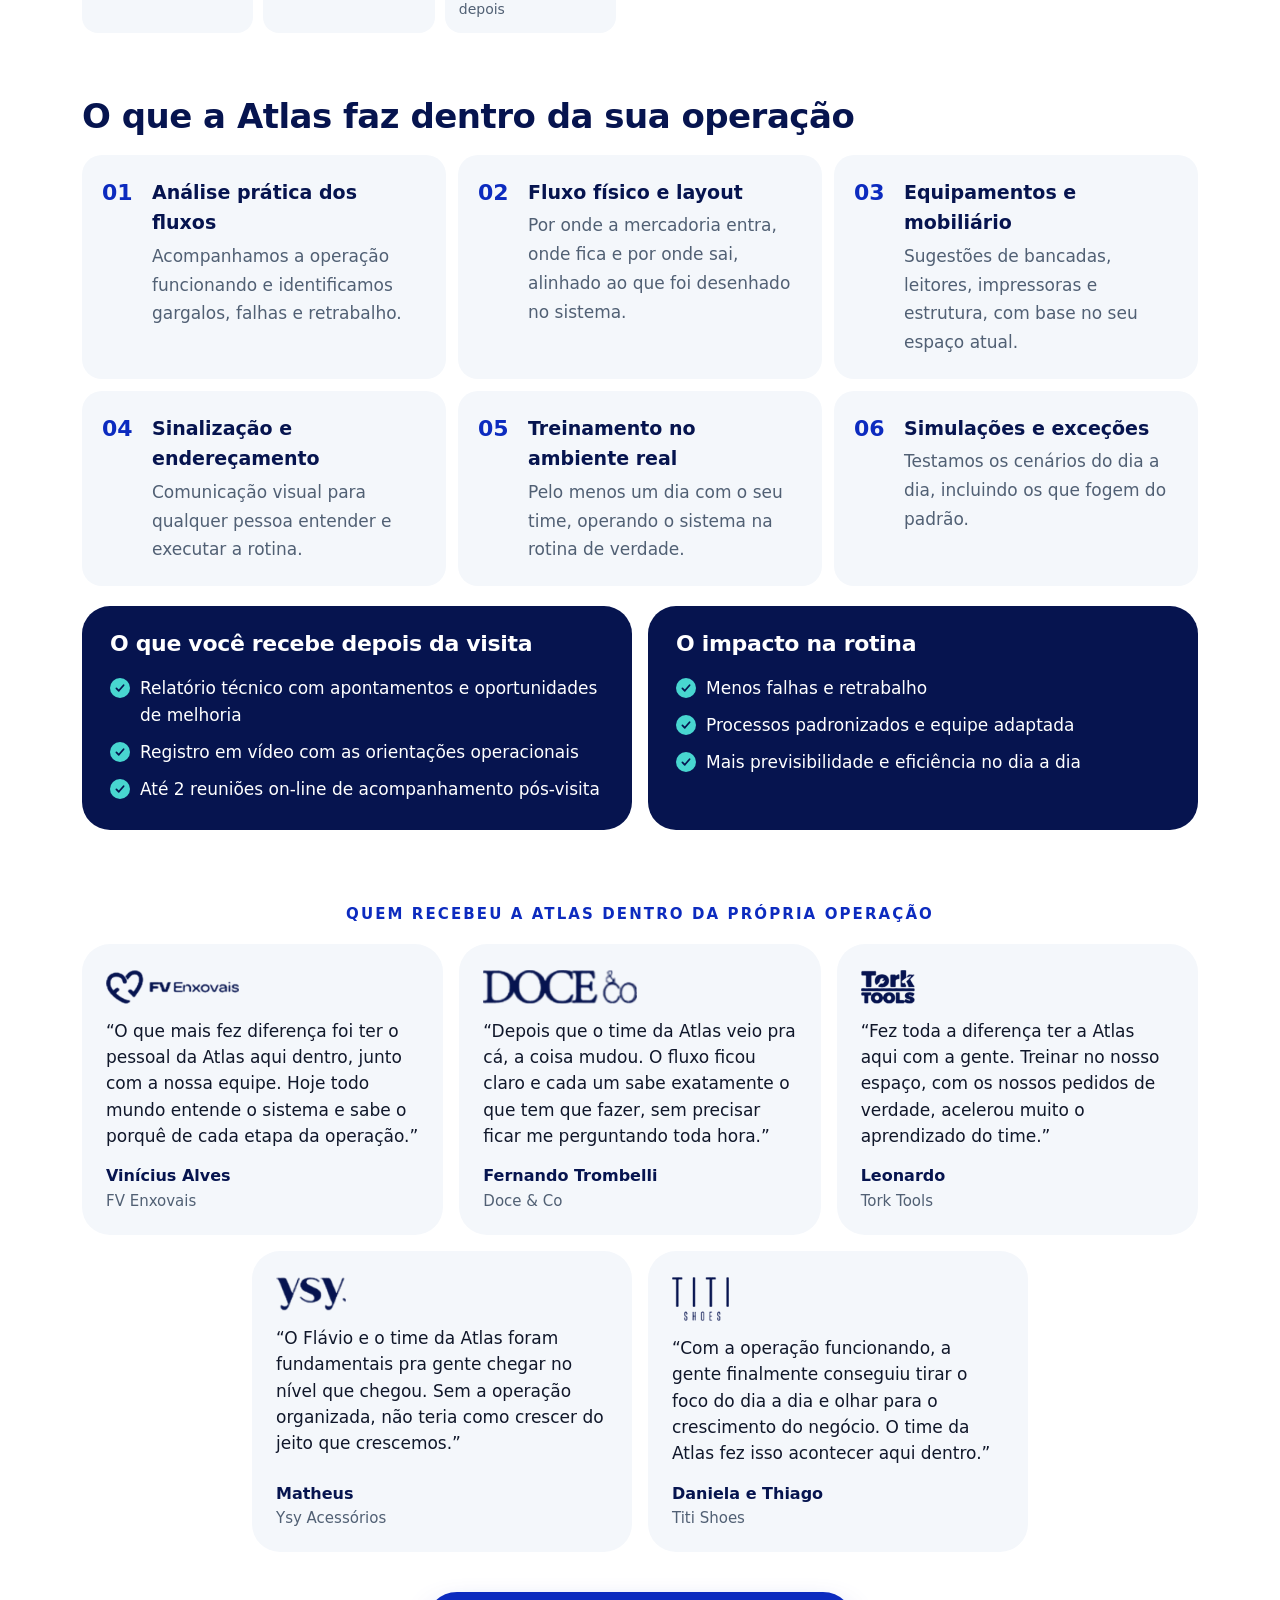
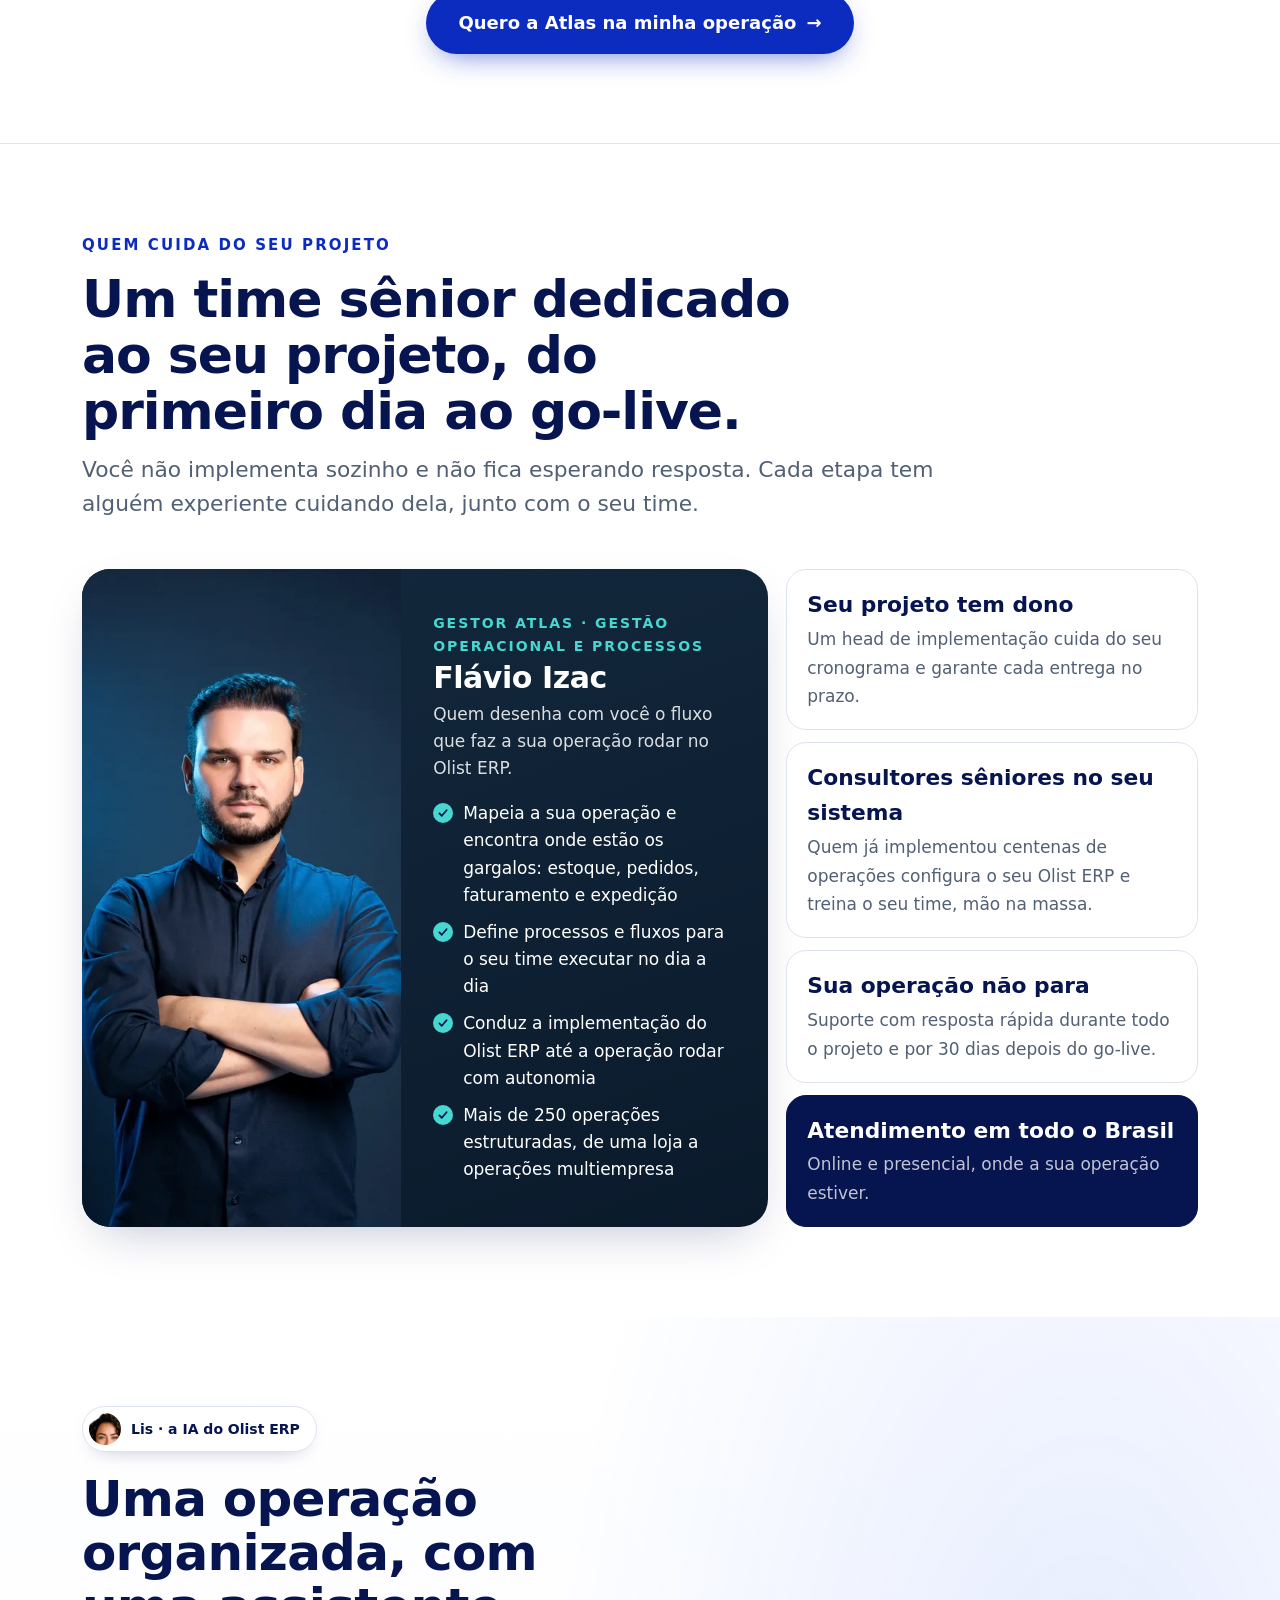
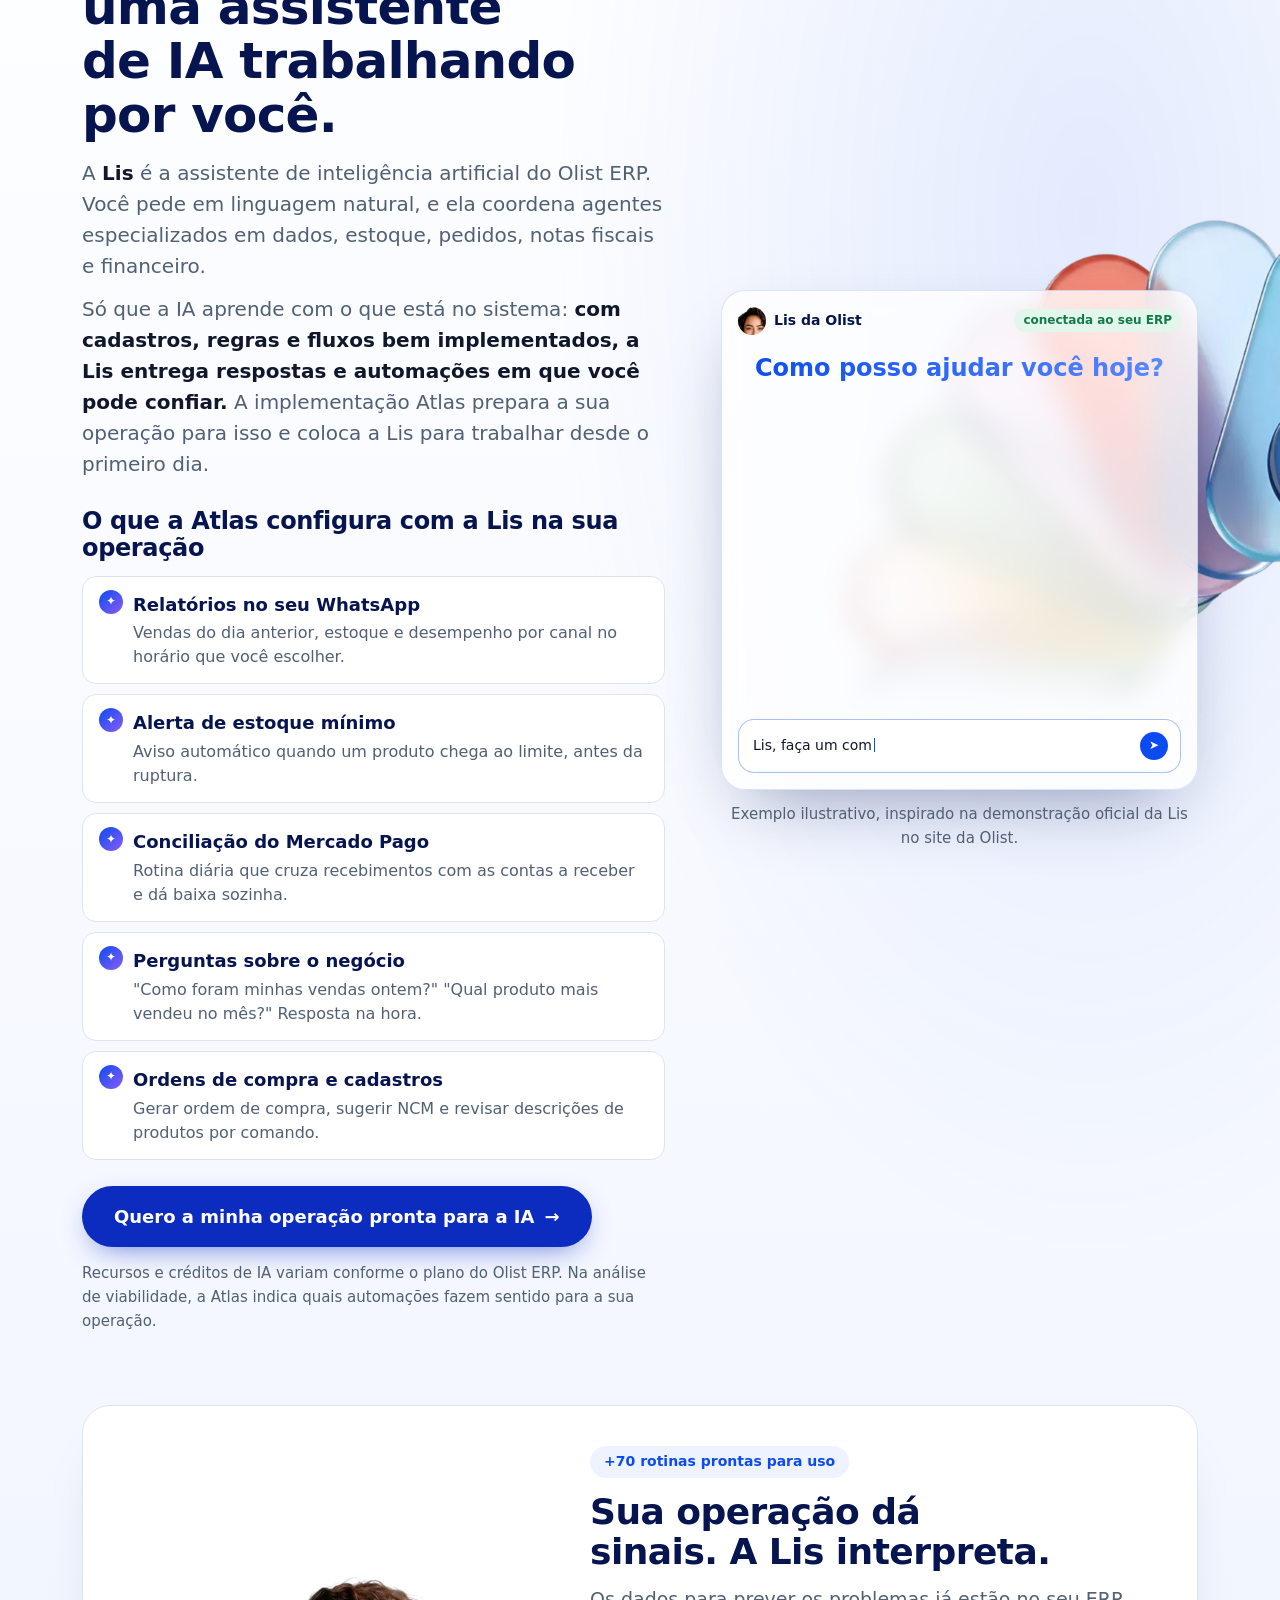
==== commit 170c471c: "Consentimento: o que o parceiro recebe Co-Authored-By: Claude Opus 5.5 <noreply@anthropic.com> Claud" ====
--- a/gabrielvalle/index.html
+++ b/gabrielvalle/index.html
@@ -25,7 +25,7 @@
 <link rel="preload" as="font" href="assets/fonts/Urania-ExtraBold.woff2" type="font/woff2" crossorigin />
 <link rel="preload" as="font" href="assets/fonts/Urania-Regular.woff2" type="font/woff2" crossorigin />
 <link rel="preload" as="image" href="assets/img/vsl-poster-640.webp" imagesrcset="assets/img/vsl-poster-640.webp 640w, assets/img/vsl-poster-960.webp 960w, assets/img/vsl-poster.webp 1280w" imagesizes="(min-width:900px) 560px, 100vw" />
-<link rel="stylesheet" href="assets/css/style.min.css?v=20261102e" />
+<link rel="stylesheet" href="assets/css/style.min.css?v=20261104a" />
 
 <script>
   /*
@@ -657,7 +657,7 @@
   </div>
 </div>
 
-<script src="assets/js/main.min.js?v=20261102e" defer></script>
-<script src="assets/js/diagnostico.min.js?v=20261102e" defer></script>
+<script src="assets/js/main.min.js?v=20261104a" defer></script>
+<script src="assets/js/diagnostico.min.js?v=20261104a" defer></script>
 </body>
 </html>
